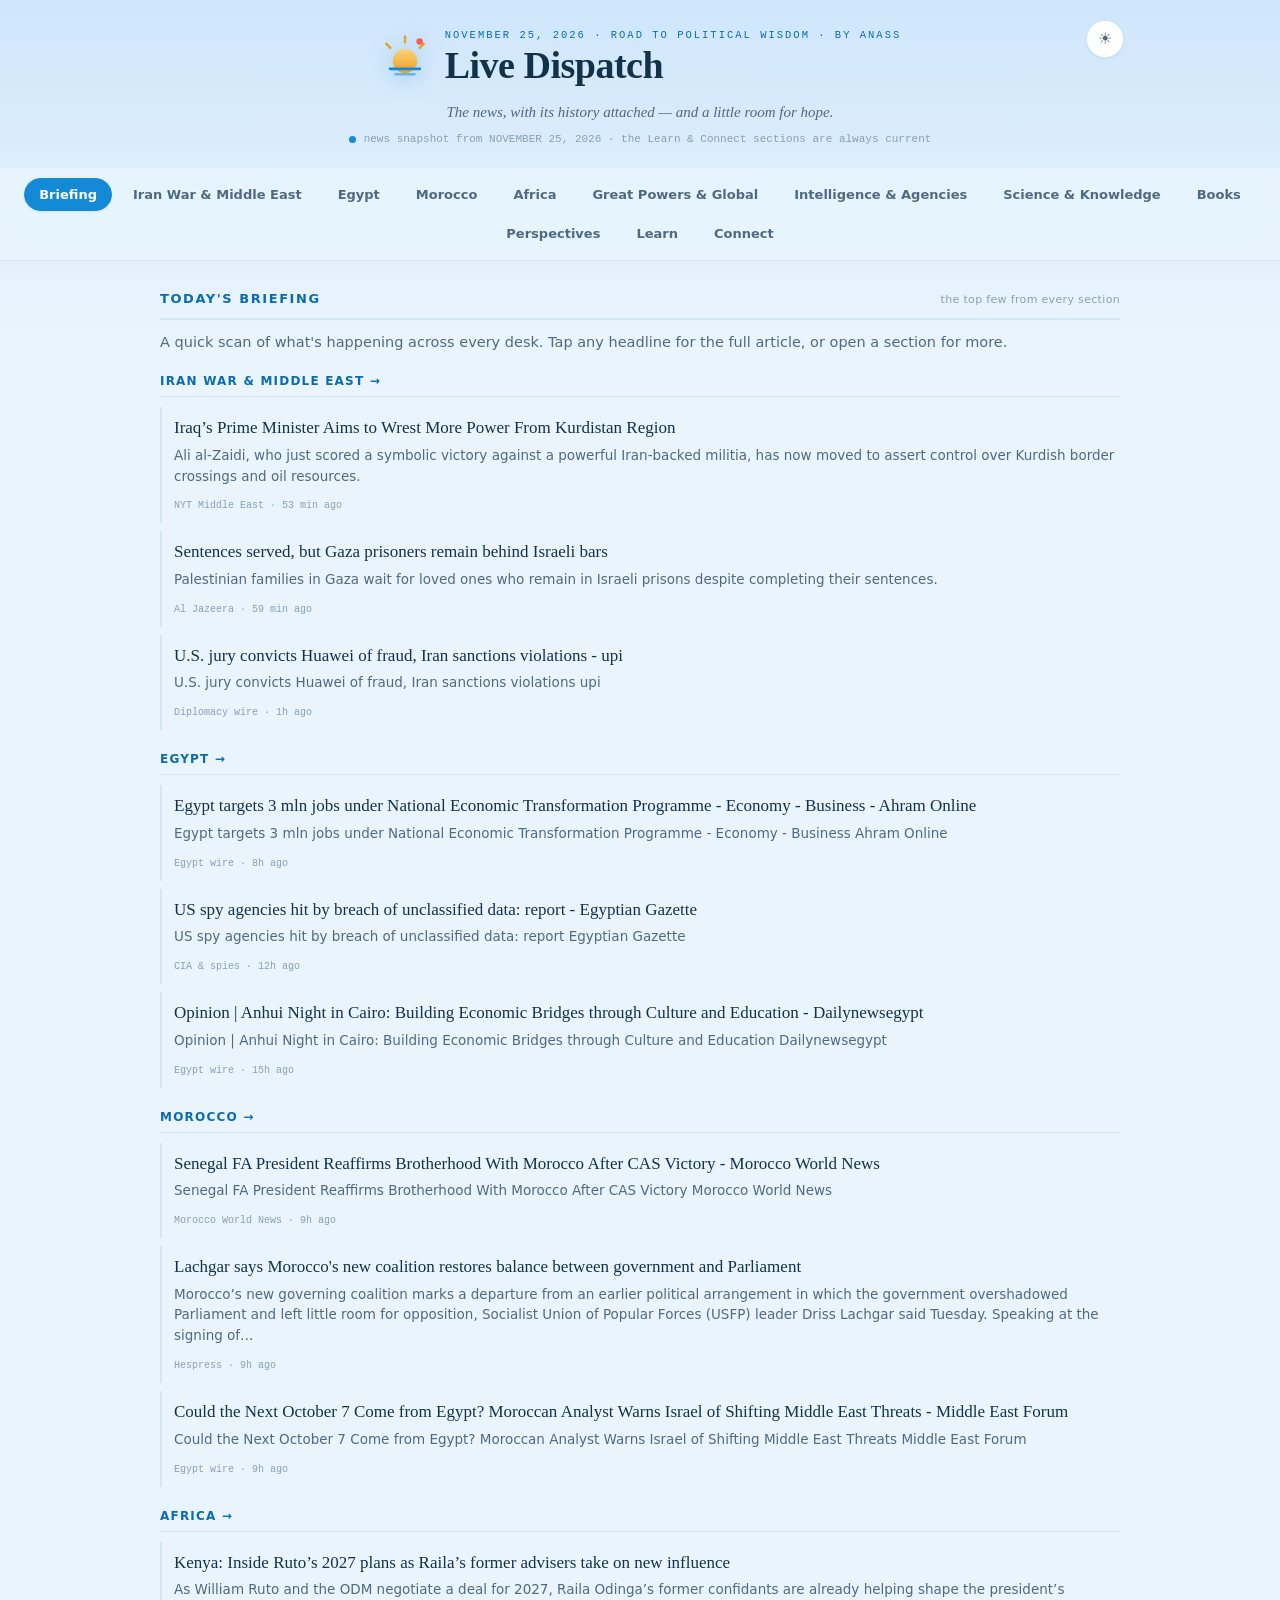
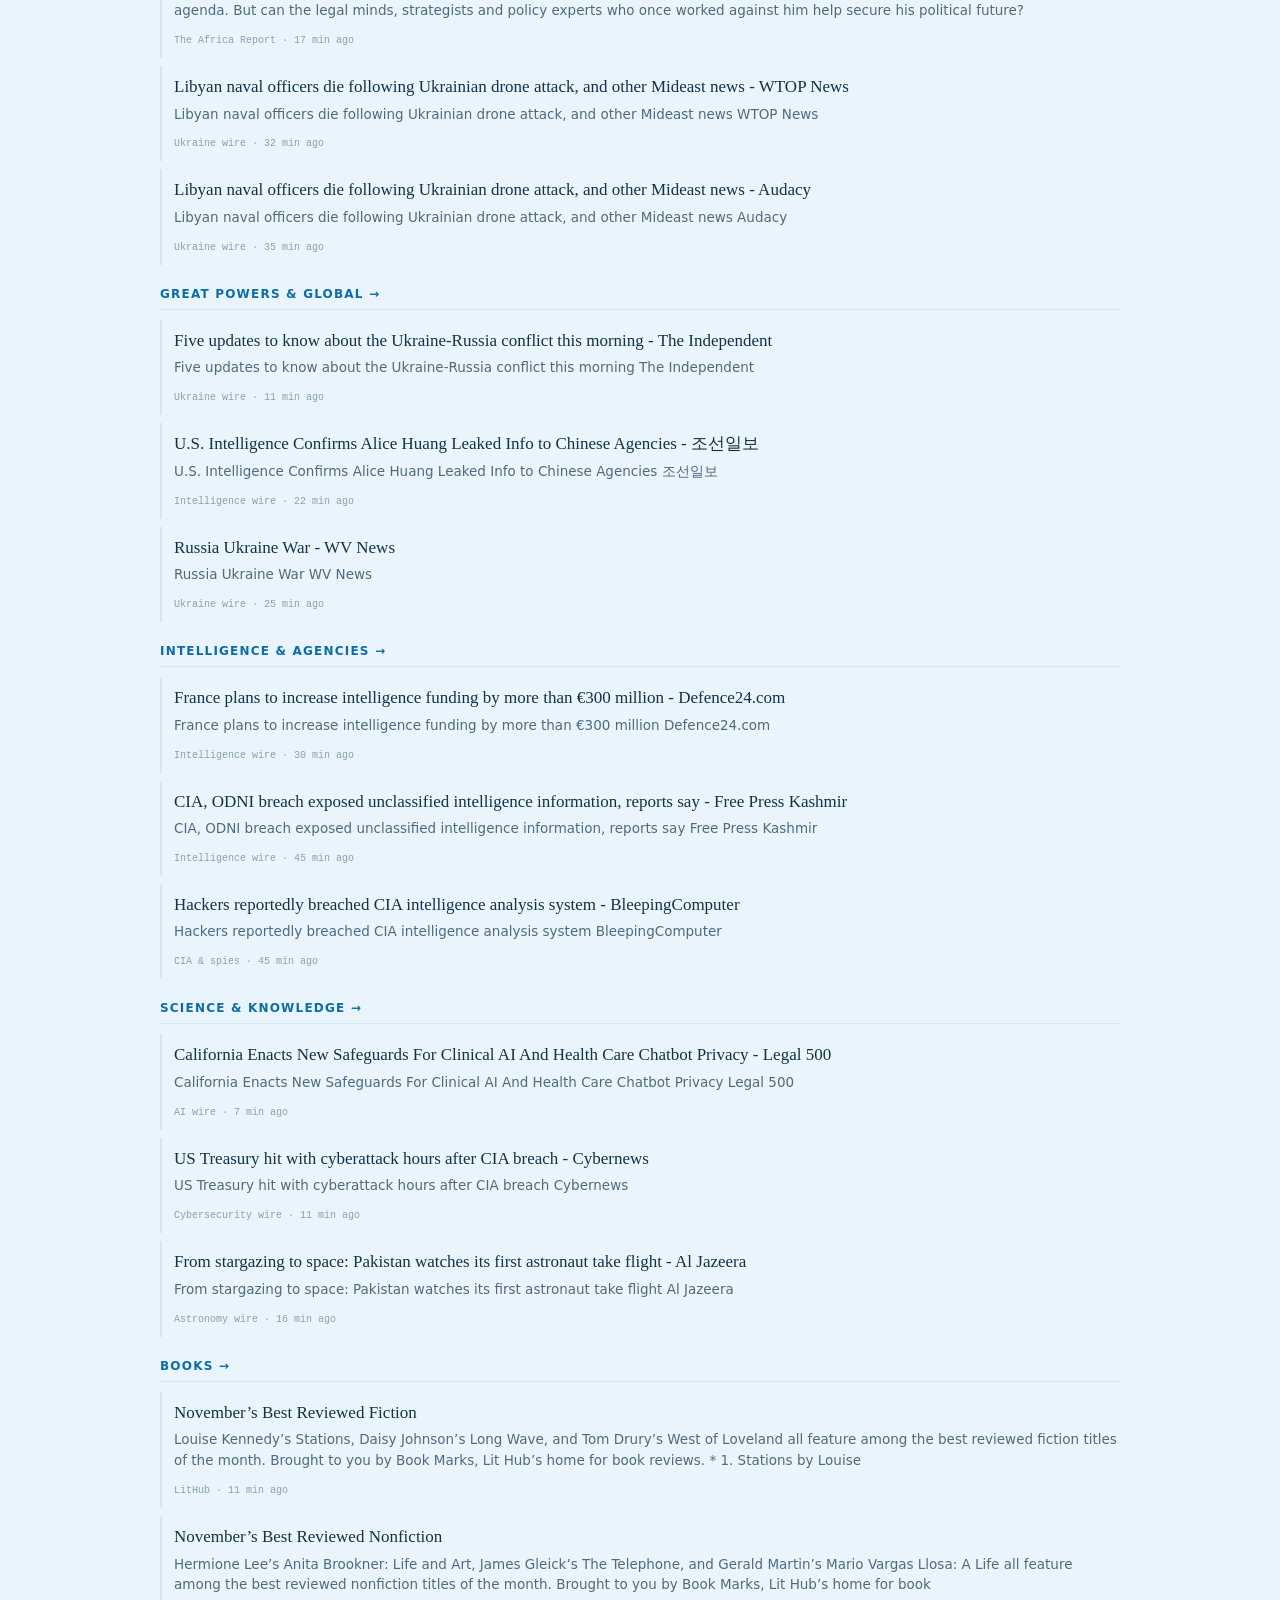
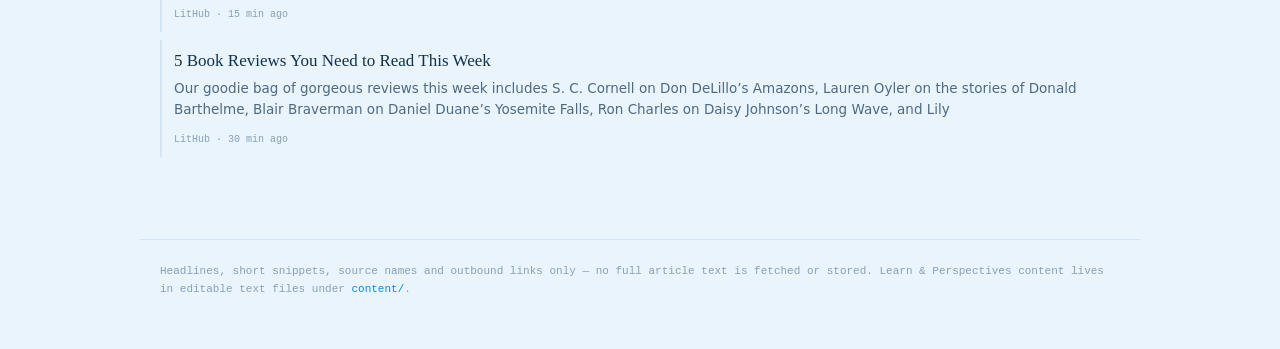
==== docs/index.html @ 0ab3bf26 "Auto refresh news 2026-11-25 08:30 UTC" ====
<!DOCTYPE html>
<html lang="en">
<head>
<meta charset="UTF-8">
<meta name="viewport" content="width=device-width, initial-scale=1, viewport-fit=cover">
<title>Live Dispatch</title>
<link rel="icon" type="image/svg+xml" href="[data-uri]">
<link rel="apple-touch-icon" href="[data-uri]">
<meta name="apple-mobile-web-app-capable" content="yes">
<meta name="apple-mobile-web-app-title" content="Dispatch">
<meta name="apple-mobile-web-app-status-bar-style" content="default">
<meta name="theme-color" content="#cfe6fb" media="(prefers-color-scheme: light)">
<meta name="theme-color" content="#101a20" media="(prefers-color-scheme: dark)">
<style>
/* ============================================================
   Live Dispatch — optimistic broadsheet theme
   Light by default; dark via [data-theme="dark"]. Mac + iPhone tuned.
   ============================================================ */

:root{
  /* Light (default) — bright summer sky, sunshine amber */
  --bg:        #eaf4fd;
  --bg-grad-a: #cfe6fb;   /* clear blue sky up top */
  --bg-grad-b: #eaf4fd;
  --card:      #ffffff;
  --card-soft: #f1f8fe;
  --ink:       #123249;
  --ink-soft:  #4f6a80;
  --ink-faint: #86a0b5;
  --line:      #d3e6f4;
  --brand:     #1489d6;   /* sky blue */
  --brand-2:   #0b6cad;
  --amber:     #e6a026;   /* sunshine / science */
  --amber-soft:#fbf0d5;
  --rose:      #e37a5c;   /* warm coral (perspectives) */
  --rose-soft: #fbe6dd;
  --hope:      #12a066;   /* glimmer */
  --hope-soft: #dcf5e9;
  --science-bg:#e4f1fc;
  --shadow:    0 1px 2px rgba(18,60,100,.06), 0 12px 30px rgba(20,110,180,.10);
  --shadow-sm: 0 1px 2px rgba(18,60,100,.08);
  --radius:    16px;
  --serif: ui-serif, "New York", Georgia, "Iowan Old Style", "Times New Roman", serif;
  --sans:  -apple-system, BlinkMacSystemFont, "SF Pro Text", "Inter", system-ui, sans-serif;
  --mono:  ui-monospace, "SF Mono", "SFMono-Regular", "Menlo", monospace;
}

:root[data-theme="dark"]{
  --bg:        #0f1a20;
  --bg-grad-a: #10202a;
  --bg-grad-b: #0d181d;
  --card:      #16242c;
  --card-soft: #13212a;
  --ink:       #e9eff1;
  --ink-soft:  #9fb0b7;
  --ink-faint: #6f828a;
  --line:      #26363f;
  --brand:     #3aa9ee;
  --brand-2:   #5cbcf5;
  --amber:     #e2ab48;
  --amber-soft:#22303a;
  --rose:      #e28a5f;
  --rose-soft: #2a2620;
  --hope:      #4fd08a;
  --hope-soft: #16281f;
  --science-bg:#0e2733;
  --shadow:    0 1px 2px rgba(0,0,0,.3), 0 12px 34px rgba(0,0,0,.35);
  --shadow-sm: 0 1px 2px rgba(0,0,0,.35);
}

*{ box-sizing:border-box; }
html{ -webkit-text-size-adjust:100%; }
body{
  margin:0;
  font-family:var(--sans);
  color:var(--ink);
  background-color:var(--bg);
  background-image:linear-gradient(180deg, var(--bg-grad-a), var(--bg-grad-b) 340px, var(--bg) 340px);
  background-repeat:no-repeat;
  -webkit-font-smoothing:antialiased;
  text-rendering:optimizeLegibility;
  line-height:1.5;
}
a{ color:inherit; }

/* ---------- Habiba birthday banner ---------- */
.habiba-banner{
  display:block; text-align:center; text-decoration:none;
  font-family:var(--sans); font-size:14px; letter-spacing:.02em; color:#fff;
  padding:11px 16px; background:linear-gradient(90deg,#e0567f,#d9a441,#e0567f);
  background-size:200% 100%; animation:habibaShimmer 6s linear infinite;
}
.habiba-banner b{ font-weight:700; }
.habiba-banner:hover{ filter:brightness(1.05); }
@keyframes habibaShimmer{ 0%{background-position:0 0;} 100%{background-position:200% 0;} }

/* ---------- Masthead ---------- */
.masthead{
  position:relative;
  text-align:center;
  padding:calc(28px + env(safe-area-inset-top)) 20px 20px;
  max-width:1000px; margin:0 auto;
}
.brand{ display:inline-flex; align-items:center; gap:14px; }
.brand-mark{ width:52px; height:52px; flex:none; filter:drop-shadow(0 4px 10px rgba(20,137,214,.28)); }
.brand-text{ text-align:left; }
.kicker{
  font-family:var(--mono); font-size:10.5px; letter-spacing:2px;
  text-transform:uppercase; color:var(--brand-2);
}
:root[data-theme="dark"] .kicker{ color:var(--brand); }
.masthead h1{
  font-family:var(--serif); font-weight:600; letter-spacing:-.5px;
  font-size:38px; margin:2px 0 0; line-height:1;
}
.tagline{
  font-family:var(--serif); font-style:italic; color:var(--ink-soft);
  font-size:15px; margin:12px 0 4px;
}
.status{
  font-family:var(--mono); font-size:11px; color:var(--ink-faint);
  margin-top:8px; display:flex; align-items:center; justify-content:center;
  gap:8px; flex-wrap:wrap;
}
.dot{
  width:7px; height:7px; border-radius:50%; background:var(--brand);
  box-shadow:0 0 0 0 rgba(20,137,214,.5); animation:pulse 2.4s infinite;
}
@keyframes pulse{
  0%{ box-shadow:0 0 0 0 rgba(20,137,214,.45); }
  70%{ box-shadow:0 0 0 7px rgba(20,137,214,0); }
  100%{ box-shadow:0 0 0 0 rgba(20,137,214,0); }
}
.refresh-btn{
  font-family:var(--mono); font-size:11px; color:var(--ink-soft);
  background:var(--card); border:1px solid var(--line); border-radius:999px;
  padding:4px 12px; cursor:pointer; transition:.15s;
}
.refresh-btn:hover{ color:var(--brand); border-color:var(--brand); }

.theme-toggle{
  position:absolute; top:calc(20px + env(safe-area-inset-top)); right:16px;
  width:38px; height:38px; border-radius:50%; cursor:pointer;
  background:var(--card); border:1px solid var(--line); box-shadow:var(--shadow-sm);
  font-size:16px; line-height:1; color:var(--ink-soft); transition:.15s;
}
.theme-toggle:hover{ color:var(--amber); border-color:var(--amber); }
.theme-toggle .t-moon{ display:none; }
:root[data-theme="dark"] .theme-toggle .t-sun{ display:none; }
:root[data-theme="dark"] .theme-toggle .t-moon{ display:inline; }

/* ---------- Search ---------- */
.search-bar{ margin-top:16px; display:flex; justify-content:center; }
.search-bar input{
  font-family:var(--sans); font-size:14px; color:var(--ink);
  background:var(--card); border:1px solid var(--line);
  border-radius:999px 0 0 999px; padding:9px 16px; width:min(340px,66vw);
  outline:none; box-shadow:var(--shadow-sm); transition:.15s;
}
.search-bar input::placeholder{ color:var(--ink-faint); }
.search-bar input:focus{ border-color:var(--brand); }
.search-bar button{
  font-family:var(--mono); font-size:12px; letter-spacing:.5px; text-transform:uppercase;
  color:#fff; background:var(--brand); border:1px solid var(--brand);
  border-radius:0 999px 999px 0; padding:9px 16px; cursor:pointer; transition:.15s;
}
.search-bar button:hover{ background:var(--brand-2); }
.back-link{ color:var(--brand); text-decoration:none; font-family:var(--mono); font-size:12px; }
.back-link:hover{ text-decoration:underline; }

/* ---------- Nav ---------- */
nav{
  position:sticky; top:0; z-index:20;
  display:flex; gap:6px; padding:10px 16px;
  justify-content:center; flex-wrap:wrap;
  background:color-mix(in srgb, var(--bg) 82%, transparent);
  backdrop-filter:saturate(180%) blur(12px);
  -webkit-backdrop-filter:saturate(180%) blur(12px);
  border-bottom:1px solid var(--line);
}
nav button{
  font-family:var(--sans); font-size:13px; font-weight:550;
  color:var(--ink-soft); background:transparent; border:1px solid transparent;
  padding:8px 14px; border-radius:999px; cursor:pointer; white-space:nowrap;
  transition:.15s; -webkit-tap-highlight-color:transparent;
}
nav button:hover{ color:var(--ink); background:var(--card-soft); }
nav button.active{ color:#fff; background:var(--brand); border-color:var(--brand); box-shadow:var(--shadow-sm); }

/* ---------- Main / panels ---------- */
main{ max-width:1000px; margin:0 auto; padding:28px 20px calc(60px + env(safe-area-inset-bottom)); }
.panel{ display:none; animation:fade .25s ease; }
.panel.active{ display:block; }
@keyframes fade{ from{ opacity:0; transform:translateY(6px); } to{ opacity:1; transform:none; } }

.section-head{
  font-family:var(--sans); font-size:13px; font-weight:700; letter-spacing:.12em;
  text-transform:uppercase; color:var(--brand-2);
  display:flex; align-items:baseline; justify-content:space-between; gap:12px;
  padding-bottom:10px; margin:0 0 18px; border-bottom:2px solid var(--line);
}
:root[data-theme="dark"] .section-head{ color:var(--brand); }
.section-head .tag{ font-size:11px; font-weight:500; color:var(--ink-faint); letter-spacing:.03em; text-transform:none; text-align:right; }

/* ---------- Story cards ---------- */
.story{
  position:relative;
  background:var(--card); border:1px solid var(--line); border-radius:var(--radius);
  padding:18px 20px; margin-bottom:14px; box-shadow:var(--shadow-sm);
  transition:transform .15s, box-shadow .15s, border-color .15s;
}
.story:hover{ transform:translateY(-2px); box-shadow:var(--shadow); border-color:color-mix(in srgb,var(--brand) 30%, var(--line)); }
.story h3{ font-family:var(--serif); font-weight:600; font-size:20px; line-height:1.28; margin:0 0 7px; letter-spacing:-.2px; }
.story h3 a{ text-decoration:none; }
.story h3 a:hover{ color:var(--brand-2); }
.story p{ color:var(--ink-soft); font-size:14.5px; line-height:1.6; margin:0 0 10px; }
.story .src{ font-family:var(--mono); font-size:10.5px; letter-spacing:.03em; color:var(--ink-faint); }

/* glimmer (hope) marker */
.story.hopeful{ border-left:3px solid var(--hope); }
.glimmer{
  display:inline-block; float:right; margin-left:10px;
  font-family:var(--mono); font-size:10px; letter-spacing:.05em;
  color:var(--hope); background:var(--hope-soft);
  border:1px solid color-mix(in srgb,var(--hope) 35%, transparent);
  padding:2px 8px; border-radius:999px;
}
.empty{ color:var(--ink-faint); font-style:italic; }

/* ---------- Briefing (the digest) ---------- */
.briefing-intro{ color:var(--ink-soft); font-size:14.5px; margin:-6px 0 20px; }
.brief-block{ margin-bottom:22px; }
.brief-head{
  font-family:var(--sans); font-size:12px; font-weight:700; letter-spacing:.1em;
  text-transform:uppercase; color:var(--brand-2); background:none; border:none;
  padding:0 0 8px; cursor:pointer; display:block; width:100%; text-align:left;
  border-bottom:1px solid var(--line); margin-bottom:10px;
}
:root[data-theme="dark"] .brief-head{ color:var(--brand); }
.brief-head:hover{ color:var(--brand); }
.brief-item{ padding:8px 0 8px 12px; border-left:2px solid var(--line); margin-bottom:8px; }
.brief-item a{ font-family:var(--serif); font-size:17px; text-decoration:none; }
.brief-item a:hover{ color:var(--brand-2); text-decoration:underline; }
.brief-item p{ color:var(--ink-soft); font-size:13.5px; line-height:1.55; margin:4px 0 5px; }
.brief-item .src{ font-family:var(--mono); font-size:10px; color:var(--ink-faint); }

/* ---------- Science topic "places" ---------- */
.sci-topic{ margin-bottom:30px; }
.sci-head{
  font-family:var(--sans); font-size:12.5px; font-weight:700; letter-spacing:.1em;
  text-transform:uppercase; color:var(--amber); margin:0 0 14px;
  padding-bottom:8px; border-bottom:2px solid color-mix(in srgb,var(--amber) 30%, var(--line));
}

/* ---------- Science section: warm, distinct ---------- */
.region-science{
  background:var(--science-bg); border-radius:var(--radius);
  margin:0 -12px; padding:22px 20px 8px;
}
.region-science .section-head{ color:var(--amber); border-color:color-mix(in srgb,var(--amber) 35%, var(--line)); }
.region-science .story{ background:var(--card); }
.region-science .story:hover{ border-color:color-mix(in srgb,var(--amber) 40%, var(--line)); }
.region-science .story h3 a:hover{ color:var(--amber); }

/* ---------- Perspectives ---------- */
.top-story{
  background:var(--card); border:1px solid var(--line);
  border-top:3px solid var(--rose); border-radius:var(--radius);
  padding:20px 22px; margin-bottom:26px; box-shadow:var(--shadow-sm);
}
.top-story-label{
  font-family:var(--sans); font-size:12px; font-weight:700; letter-spacing:.1em;
  text-transform:uppercase; color:var(--rose); margin-bottom:14px;
  padding-bottom:10px; border-bottom:1px solid var(--line);
}
.top-story-label strong{ color:var(--ink); }
.ts-item{ margin-bottom:13px; padding-left:12px; border-left:2px solid color-mix(in srgb,var(--rose) 50%, transparent); }
.ts-outlet{ display:block; font-family:var(--mono); font-size:10px; letter-spacing:.03em; color:var(--rose); margin-bottom:2px; }
.ts-item a{ font-family:var(--serif); font-size:16.5px; text-decoration:none; }
.ts-item a:hover{ color:var(--rose); text-decoration:underline; }
.ts-ago{ font-family:var(--mono); font-size:10px; color:var(--ink-faint); margin-left:6px; }
.ts-hint{ font-size:12.5px; color:var(--ink-soft); margin-top:14px; padding-top:12px; border-top:1px dashed var(--line); line-height:1.55; }

/* ---------- Learn / cards / prose ---------- */
.learn-nav{ display:flex; gap:8px; flex-wrap:wrap; margin-bottom:20px; }
.learn-btn{
  font-family:var(--sans); font-size:12px; font-weight:600; letter-spacing:.02em;
  color:var(--ink-soft); background:var(--card); border:1px solid var(--line);
  padding:8px 15px; border-radius:999px; cursor:pointer; transition:.15s;
}
.learn-btn:hover{ color:var(--ink); }
.learn-btn.active{ color:#fff; background:var(--brand); border-color:var(--brand); }
.subpanel{ display:none; }
.subpanel.active{ display:block; }

.card{
  background:var(--card); border:1px solid var(--line); border-radius:var(--radius);
  padding:24px 26px; margin-bottom:16px; box-shadow:var(--shadow-sm);
}
.prose{ color:var(--ink-soft); }
.prose h1{ font-family:var(--serif); font-weight:600; font-size:23px; color:var(--ink); margin:0 0 14px; letter-spacing:-.3px; }
.prose h2{ font-family:var(--serif); font-weight:600; font-size:18px; color:var(--ink); margin:22px 0 8px; }
.prose h3{ font-family:var(--sans); font-weight:700; font-size:14px; letter-spacing:.04em; text-transform:uppercase; color:var(--brand-2); margin:18px 0 6px; }
:root[data-theme="dark"] .prose h3{ color:var(--brand); }
.prose p{ font-size:15px; line-height:1.72; margin:0 0 12px; }
.prose ul,.prose ol{ font-size:15px; line-height:1.72; padding-left:22px; }
.prose li{ margin-bottom:5px; }
.prose strong{ color:var(--ink); }
.prose a{ color:var(--brand); text-decoration:underline; text-underline-offset:2px; }
.prose em{ font-style:italic; }
.perspectives-body h2{ color:var(--rose); }

/* Timeline styling: bold year markers as a rail */
.timeline p{ position:relative; padding-left:2px; }
.timeline strong:first-child{ color:var(--amber); font-family:var(--mono); font-size:13px; }
.glossary h2{ border-bottom:1px solid var(--line); padding-bottom:6px; }

/* ---------- Connect (horizontal layer) ---------- */
.conn-nav{ display:flex; gap:8px; flex-wrap:wrap; margin-bottom:20px; }
.conn-btn{
  font-family:var(--sans); font-size:12px; font-weight:600;
  color:var(--ink-soft); background:var(--card); border:1px solid var(--line);
  padding:8px 15px; border-radius:999px; cursor:pointer; transition:.15s;
}
.conn-btn:hover{ color:var(--ink); }
.conn-btn.active{ color:#fff; background:var(--brand); border-color:var(--brand); }
.connpanel{ display:none; }
.connpanel.active{ display:block; }

/* ---------- Situation map (the ops-room globe) ---------- */
.sitmap-wrap{
  background:#060e15; border:1px solid #17323f; border-radius:var(--radius);
  padding:14px 14px 12px; margin-bottom:18px; overflow:hidden;
  box-shadow:0 0 0 1px rgba(58,208,255,.05), 0 14px 40px rgba(0,0,0,.35);
}
.sitmap-head{ display:flex; justify-content:space-between; align-items:center; gap:10px; margin-bottom:8px; flex-wrap:wrap; }
.sitmap-title{ font-family:var(--mono); font-size:12px; letter-spacing:2px; color:#5fd6ff; }
.sitmap-live{ font-family:var(--mono); font-size:10px; letter-spacing:1px; color:#6f93a3; display:flex; align-items:center; gap:6px; }
.lv-dot{ width:7px; height:7px; border-radius:50%; background:#3ad0ff; box-shadow:0 0 8px #3ad0ff; animation:blink 1.6s infinite; }
@keyframes blink{ 0%,100%{opacity:1} 50%{opacity:.25} }
.sitmap-body{ display:flex; gap:14px; align-items:stretch; }
.sitmap-globe{ flex:0 0 auto; width:min(58%,420px); }
#sitmap{ width:100%; height:auto; display:block; cursor:grab; touch-action:none; }
#sitmap.grabbing{ cursor:grabbing; }
.sitmap-info{
  flex:1 1 auto; min-width:0; background:#0a1922; border:1px solid #16323f;
  border-radius:12px; padding:14px 16px; align-self:stretch; overflow-y:auto; max-height:440px;
}
.si-kicker{ font-family:var(--mono); font-size:10px; letter-spacing:1.5px; text-transform:uppercase; color:#5fd6ff; margin-bottom:8px; }
.si-title{ font-family:var(--serif); font-size:19px; color:#eaf6fb; margin:0 0 4px; }
.si-role{ font-size:13px; color:#a9c6d2; line-height:1.55; margin-bottom:12px; }
.si-body{ font-size:13px; color:#9fbdca; line-height:1.6; }
.si-link{ padding:9px 0; border-top:1px solid #16323f; }
.si-link-head{ font-family:var(--mono); font-size:11px; color:#cfe9f2; display:flex; align-items:center; gap:7px; margin-bottom:3px; }
.si-link-head i{ width:16px; height:3px; border-radius:2px; display:inline-block; flex:none; }
.si-why{ font-size:12.5px; color:#8fb0bd; line-height:1.5; }
.sitmap-legend{ display:flex; flex-wrap:wrap; gap:14px; margin-top:12px; padding-top:11px; border-top:1px solid #14303c; }
.sitmap-legend .lg{ font-family:var(--mono); font-size:10.5px; color:#8fb0bd; display:flex; align-items:center; gap:6px; cursor:pointer; }
.sitmap-legend .lg i{ width:14px; height:3px; border-radius:2px; display:inline-block; }
.sitmap-legend .lg:hover{ color:#cfe9f2; }
.sitmap-legend .lg.on{ color:#eaf6fb; }
/* SVG element states (set from JS) */
#sitmap .edge{ fill:none; stroke-linecap:round; opacity:.6; }
#sitmap .edge.dim{ opacity:.05; }
#sitmap .edge.hot{ opacity:1; }
#sitmap .dot{ pointer-events:none; }
#sitmap .node{ cursor:pointer; }
#sitmap .node.dim{ opacity:.2; }
#sitmap .nlabel{ font-family:var(--mono); font-size:8px; fill:#bfe4f0; pointer-events:none; paint-order:stroke; stroke:#04141d; stroke-width:2px; }
#sitmap .nlabel.hub{ fill:#ffffff; font-size:9px; }
@media (max-width:640px){
  .sitmap-body{ flex-direction:column; }
  .sitmap-globe{ width:100%; max-width:360px; margin:0 auto; }
  .sitmap-info{ max-height:none; }
}

/* the "board" — great-power hubs */
.board{ display:grid; grid-template-columns:repeat(2,1fr); gap:14px; margin:4px 0 18px; }
.hub{
  background:var(--card); border:1px solid var(--line); border-radius:var(--radius);
  border-top:3px solid var(--brand); padding:16px 18px; box-shadow:var(--shadow-sm);
}
.hub.h-iran{ border-top-color:var(--rose); }
.hub.h-russia{ border-top-color:#8b6fc7; }
.hub.h-us{ border-top-color:var(--brand); }
.hub.h-china{ border-top-color:var(--amber); }
.hub-name{ font-family:var(--serif); font-weight:600; font-size:20px; }
.hub-role{ font-size:12.5px; color:var(--ink-soft); margin:2px 0 12px; }
.chips{ display:flex; flex-wrap:wrap; gap:6px; }
.chip{
  font-family:var(--mono); font-size:11px; color:var(--ink);
  background:var(--card-soft); border:1px solid var(--line);
  padding:4px 9px; border-radius:999px;
}
.board-note{
  background:var(--hope-soft); border:1px solid color-mix(in srgb,var(--brand) 25%, var(--line));
  border-radius:var(--radius); padding:16px 18px; font-size:14px;
  color:var(--ink-soft); line-height:1.6;
}
.board-note strong{ color:var(--ink); }
.board-note em{ color:var(--brand); font-style:normal; font-weight:600; }
.thread h1{ color:var(--amber); }
.actor h1{ color:var(--rose); }
.xlink{
  font-family:var(--mono); font-size:12px; color:var(--brand);
  background:var(--card-soft); border:1px solid var(--line);
  padding:1px 7px; border-radius:999px; white-space:nowrap;
}

/* ---------- Footer ---------- */
.footer-note{
  max-width:1000px; margin:0 auto;
  padding:22px 20px calc(50px + env(safe-area-inset-bottom));
  font-family:var(--mono); font-size:11px; color:var(--ink-faint);
  line-height:1.7; border-top:1px solid var(--line);
}
.footer-note code{ color:var(--brand); }

/* ---------- Responsive: iPhone ---------- */
@media (max-width:600px){
  .brand{ flex-direction:column; gap:8px; }
  .brand-text{ text-align:center; }
  .masthead h1{ font-size:30px; }
  .brand-mark{ width:46px; height:46px; }
  .kicker{ font-size:10px; letter-spacing:1.5px; }
  .tagline{ font-size:13.5px; margin:10px auto 4px; max-width:34ch; }
  .status{ font-size:10.5px; }
  nav{ justify-content:flex-start; flex-wrap:nowrap; overflow-x:auto; scrollbar-width:none; padding:8px 12px; gap:5px; }
  nav::-webkit-scrollbar{ display:none; }
  main{ padding:22px 14px calc(60px + env(safe-area-inset-bottom)); }
  .story{ padding:16px 16px; }
  .story h3{ font-size:18px; }
  .card{ padding:20px 18px; }
  .section-head{ flex-direction:column; align-items:flex-start; gap:3px; }
  .section-head .tag{ text-align:left; }
  .region-science{ margin:0 -6px; }
  .theme-toggle{ top:calc(14px + env(safe-area-inset-top)); }
  .board{ grid-template-columns:1fr; }
}

/* Respect reduced motion */
@media (prefers-reduced-motion:reduce){
  *{ animation:none !important; transition:none !important; }
}

</style>
<script>
  // apply saved theme before first paint to avoid a flash
  (function(){ var t = localStorage.getItem('theme');
    if (t) document.documentElement.setAttribute('data-theme', t); })();
</script>
</head>
<body>



<header class="masthead">
  <button class="theme-toggle" id="themeToggle" aria-label="Toggle light or dark">
    <span class="t-sun">☀</span><span class="t-moon">☾</span>
  </button>
  <div class="brand">
    <svg class="brand-mark" viewBox="0 0 64 64" aria-hidden="true">
      <circle cx="32" cy="38" r="15" fill="url(#g1)"/>
      <g stroke="var(--amber)" stroke-width="3" stroke-linecap="round">
        <line x1="32" y1="15" x2="32" y2="8"/>
        <line x1="14" y1="22" x2="9" y2="17"/>
        <line x1="50" y1="22" x2="55" y2="17"/>
      </g>
      <rect x="12" y="46" width="40" height="3.4" rx="1.7" fill="var(--brand)"/>
      <rect x="19" y="53" width="26" height="3" rx="1.5" fill="var(--brand)" opacity="0.5"/>
      <circle cx="50" cy="14" r="4" fill="#ff5a5a"/>
      <defs><linearGradient id="g1" x1="0" y1="0" x2="0" y2="1">
        <stop offset="0" stop-color="#ffd27a"/><stop offset="1" stop-color="var(--amber)"/>
      </linearGradient></defs>
    </svg>
    <div class="brand-text">
      <div class="kicker">NOVEMBER 25, 2026 · Road to political wisdom · by Anass</div>
      <h1>Live Dispatch</h1>
    </div>
  </div>
  <p class="tagline">The news, with its history attached — and a little room for hope.</p>
  <div class="status">
    <span class="dot"></span>
    
      news snapshot from NOVEMBER 25, 2026 · the Learn &amp; Connect sections are always current
    
  </div>
  
</header>

<nav id="tabnav">
  <button data-tab="briefing" class="active">Briefing</button>
  
  <button data-tab="mideast">Iran War &amp; Middle East</button>
  
  <button data-tab="egypt">Egypt</button>
  
  <button data-tab="morocco">Morocco</button>
  
  <button data-tab="africa">Africa</button>
  
  <button data-tab="global">Great Powers &amp; Global</button>
  
  <button data-tab="intel">Intelligence &amp; Agencies</button>
  
  <button data-tab="science">Science &amp; Knowledge</button>
  
  <button data-tab="books">Books</button>
  
  <button data-tab="perspectives">Perspectives</button>
  <button data-tab="learn">Learn</button>
  <button data-tab="connect">Connect</button>
</nav>

<main>

  
  <section id="briefing" class="panel active">
    <h2 class="section-head">Today's briefing <span class="tag">the top few from every section</span></h2>
    <p class="briefing-intro">A quick scan of what's happening across every desk. Tap any headline for the full article, or open a section for more.</p>
    
    <div class="brief-block">
      <button class="brief-head" data-jump="mideast">Iran War &amp; Middle East →</button>
      
      <div class="brief-item">
        <a href="https://www.nytimes.com/2026/11/24/world/middleeast/iraq-prime-minister-kurdistan-control.html" target="_blank" rel="noopener noreferrer">Iraq’s Prime Minister Aims to Wrest More Power From Kurdistan Region</a>
        <p>Ali al-Zaidi, who just scored a symbolic victory against a powerful Iran-backed militia, has now moved to assert control over Kurdish border crossings and oil resources.</p>
        <span class="src">NYT Middle East · 53 min ago</span>
      </div>
      
      <div class="brief-item">
        <a href="https://www.aljazeera.com/news/2026/11/25/sentences-served-but-gaza-prisoners-remain-behind-israeli-bars?traffic_source=rss" target="_blank" rel="noopener noreferrer">Sentences served, but Gaza prisoners remain behind Israeli bars</a>
        <p>Palestinian families in Gaza wait for loved ones who remain in Israeli prisons despite completing their sentences.</p>
        <span class="src">Al Jazeera · 59 min ago</span>
      </div>
      
      <div class="brief-item">
        <a href="https://news.google.com/rss/articles/[base64]?oc=5" target="_blank" rel="noopener noreferrer">U.S. jury convicts Huawei of fraud, Iran sanctions violations - upi</a>
        <p>U.S. jury convicts Huawei of fraud, Iran sanctions violations upi</p>
        <span class="src">Diplomacy wire · 1h ago</span>
      </div>
      
    </div>
    
    <div class="brief-block">
      <button class="brief-head" data-jump="egypt">Egypt →</button>
      
      <div class="brief-item">
        <a href="https://news.google.com/rss/articles/[base64]?oc=5" target="_blank" rel="noopener noreferrer">Egypt targets 3 mln jobs under National Economic Transformation Programme - Economy - Business - Ahram Online</a>
        <p>Egypt targets 3 mln jobs under National Economic Transformation Programme - Economy - Business Ahram Online</p>
        <span class="src">Egypt wire · 8h ago</span>
      </div>
      
      <div class="brief-item">
        <a href="https://news.google.com/rss/articles/[base64]?oc=5" target="_blank" rel="noopener noreferrer">US spy agencies hit by breach of unclassified data: report - Egyptian Gazette</a>
        <p>US spy agencies hit by breach of unclassified data: report Egyptian Gazette</p>
        <span class="src">CIA &amp; spies · 12h ago</span>
      </div>
      
      <div class="brief-item">
        <a href="https://news.google.com/rss/articles/[base64]?oc=5" target="_blank" rel="noopener noreferrer">Opinion | Anhui Night in Cairo: Building Economic Bridges through Culture and Education - Dailynewsegypt</a>
        <p>Opinion | Anhui Night in Cairo: Building Economic Bridges through Culture and Education Dailynewsegypt</p>
        <span class="src">Egypt wire · 15h ago</span>
      </div>
      
    </div>
    
    <div class="brief-block">
      <button class="brief-head" data-jump="morocco">Morocco →</button>
      
      <div class="brief-item">
        <a href="https://news.google.com/rss/articles/[base64]?oc=5" target="_blank" rel="noopener noreferrer">Senegal FA President Reaffirms Brotherhood With Morocco After CAS Victory - Morocco World News</a>
        <p>Senegal FA President Reaffirms Brotherhood With Morocco After CAS Victory Morocco World News</p>
        <span class="src">Morocco World News · 9h ago</span>
      </div>
      
      <div class="brief-item">
        <a href="https://en.hespress.com/149845-lachgar-says-moroccos-new-coalition-restores-balance-between-government-and-parliament.html" target="_blank" rel="noopener noreferrer">Lachgar says Morocco&#39;s new coalition restores balance between government and Parliament</a>
        <p>Morocco’s new governing coalition marks a departure from an earlier political arrangement in which the government overshadowed Parliament and left little room for opposition, Socialist Union of Popular Forces (USFP) leader Driss Lachgar said Tuesday. Speaking at the signing of…</p>
        <span class="src">Hespress · 9h ago</span>
      </div>
      
      <div class="brief-item">
        <a href="https://news.google.com/rss/articles/[base64]?oc=5" target="_blank" rel="noopener noreferrer">Could the Next October 7 Come from Egypt? Moroccan Analyst Warns Israel of Shifting Middle East Threats - Middle East Forum</a>
        <p>Could the Next October 7 Come from Egypt? Moroccan Analyst Warns Israel of Shifting Middle East Threats Middle East Forum</p>
        <span class="src">Egypt wire · 9h ago</span>
      </div>
      
    </div>
    
    <div class="brief-block">
      <button class="brief-head" data-jump="africa">Africa →</button>
      
      <div class="brief-item">
        <a href="https://www.theafricareport.com/437420/kenya-inside-rutos-2027-plans-as-railas-former-advisers-take-on-new-influence/" target="_blank" rel="noopener noreferrer">Kenya: Inside Ruto’s 2027 plans as Raila’s former advisers take on new influence</a>
        <p>As William Ruto and the ODM negotiate a deal for 2027, Raila Odinga’s former confidants are already helping shape the president’s agenda. But can the legal minds, strategists and policy experts who once worked against him help secure his political future?</p>
        <span class="src">The Africa Report · 17 min ago</span>
      </div>
      
      <div class="brief-item">
        <a href="https://news.google.com/rss/articles/[base64]?oc=5" target="_blank" rel="noopener noreferrer">Libyan naval officers die following Ukrainian drone attack, and other Mideast news - WTOP News</a>
        <p>Libyan naval officers die following Ukrainian drone attack, and other Mideast news WTOP News</p>
        <span class="src">Ukraine wire · 32 min ago</span>
      </div>
      
      <div class="brief-item">
        <a href="https://news.google.com/rss/articles/[base64]?oc=5" target="_blank" rel="noopener noreferrer">Libyan naval officers die following Ukrainian drone attack, and other Mideast news - Audacy</a>
        <p>Libyan naval officers die following Ukrainian drone attack, and other Mideast news Audacy</p>
        <span class="src">Ukraine wire · 35 min ago</span>
      </div>
      
    </div>
    
    <div class="brief-block">
      <button class="brief-head" data-jump="global">Great Powers &amp; Global →</button>
      
      <div class="brief-item">
        <a href="https://news.google.com/rss/articles/[base64]?oc=5" target="_blank" rel="noopener noreferrer">Five updates to know about the Ukraine-Russia conflict this morning - The Independent</a>
        <p>Five updates to know about the Ukraine-Russia conflict this morning The Independent</p>
        <span class="src">Ukraine wire · 11 min ago</span>
      </div>
      
      <div class="brief-item">
        <a href="https://news.google.com/rss/articles/CBMihAFBVV95cUxOQy1BSk9ZU05HeGdmNm9fbHZFT0E5dHY4Ul9DanRBdDhJMjBqZnRjbzhSeUI0SzVRdDZWckNCakh3V0FaNUJ3djZoODJCZnpIMktNUUpzZHlwZEIxSlpUM1Rmb0hRZ0JlN0lHS1hxU3lPLXppakdfNGFpWU9yMVZoTVI5QV8?oc=5" target="_blank" rel="noopener noreferrer">U.S. Intelligence Confirms Alice Huang Leaked Info to Chinese Agencies - 조선일보</a>
        <p>U.S. Intelligence Confirms Alice Huang Leaked Info to Chinese Agencies 조선일보</p>
        <span class="src">Intelligence wire · 22 min ago</span>
      </div>
      
      <div class="brief-item">
        <a href="https://news.google.com/rss/articles/[base64]?oc=5" target="_blank" rel="noopener noreferrer">Russia Ukraine War - WV News</a>
        <p>Russia Ukraine War WV News</p>
        <span class="src">Ukraine wire · 25 min ago</span>
      </div>
      
    </div>
    
    <div class="brief-block">
      <button class="brief-head" data-jump="intel">Intelligence &amp; Agencies →</button>
      
      <div class="brief-item">
        <a href="https://news.google.com/rss/articles/[base64]?oc=5" target="_blank" rel="noopener noreferrer">France plans to increase intelligence funding by more than €300 million - Defence24.com</a>
        <p>France plans to increase intelligence funding by more than €300 million Defence24.com</p>
        <span class="src">Intelligence wire · 30 min ago</span>
      </div>
      
      <div class="brief-item">
        <a href="https://news.google.com/rss/articles/[base64]?oc=5" target="_blank" rel="noopener noreferrer">CIA, ODNI breach exposed unclassified intelligence information, reports say - Free Press Kashmir</a>
        <p>CIA, ODNI breach exposed unclassified intelligence information, reports say Free Press Kashmir</p>
        <span class="src">Intelligence wire · 45 min ago</span>
      </div>
      
      <div class="brief-item">
        <a href="https://news.google.com/rss/articles/[base64]?oc=5" target="_blank" rel="noopener noreferrer">Hackers reportedly breached CIA intelligence analysis system - BleepingComputer</a>
        <p>Hackers reportedly breached CIA intelligence analysis system BleepingComputer</p>
        <span class="src">CIA &amp; spies · 45 min ago</span>
      </div>
      
    </div>
    
    <div class="brief-block">
      <button class="brief-head" data-jump="science">Science &amp; Knowledge →</button>
      
      <div class="brief-item">
        <a href="https://news.google.com/rss/articles/[base64]?oc=5" target="_blank" rel="noopener noreferrer">California Enacts New Safeguards For Clinical AI And Health Care Chatbot Privacy - Legal 500</a>
        <p>California Enacts New Safeguards For Clinical AI And Health Care Chatbot Privacy Legal 500</p>
        <span class="src">AI wire · 7 min ago</span>
      </div>
      
      <div class="brief-item">
        <a href="https://news.google.com/rss/articles/CBMigAFBVV95cUxPckZHdXg4OEdvblU2QVdtZjVFTGE0b3hkVTdUdElueUZuODVVM2FLNmJZS2theEZ2MzNCRGlEV08xOUlNZGY1ZXdYRVRNcVRoM19WMDU2ODZ2MDRHaGtELUdZeTM1bzFMSjM1Uy1fSmdjWDBZT3prMmYxSy0zbHptRw?oc=5" target="_blank" rel="noopener noreferrer">US Treasury hit with cyberattack hours after CIA breach - Cybernews</a>
        <p>US Treasury hit with cyberattack hours after CIA breach Cybernews</p>
        <span class="src">Cybersecurity wire · 11 min ago</span>
      </div>
      
      <div class="brief-item">
        <a href="https://news.google.com/rss/articles/[base64]?oc=5" target="_blank" rel="noopener noreferrer">From stargazing to space: Pakistan watches its first astronaut take flight - Al Jazeera</a>
        <p>From stargazing to space: Pakistan watches its first astronaut take flight Al Jazeera</p>
        <span class="src">Astronomy wire · 16 min ago</span>
      </div>
      
    </div>
    
    <div class="brief-block">
      <button class="brief-head" data-jump="books">Books →</button>
      
      <div class="brief-item">
        <a href="https://lithub.com/novembers-best-reviewed-fiction-2026/" target="_blank" rel="noopener noreferrer">November’s Best Reviewed Fiction</a>
        <p>Louise Kennedy’s Stations, Daisy Johnson’s Long Wave, and Tom Drury’s West of Loveland all feature among the best reviewed fiction titles of the month. Brought to you by Book Marks, Lit Hub’s home for book reviews. * 1. Stations by Louise</p>
        <span class="src">LitHub · 11 min ago</span>
      </div>
      
      <div class="brief-item">
        <a href="https://lithub.com/novembers-best-reviewed-nonfiction-2026/" target="_blank" rel="noopener noreferrer">November’s Best Reviewed Nonfiction</a>
        <p>Hermione Lee’s Anita Brookner: Life and Art, James Gleick’s The Telephone, and Gerald Martin’s Mario Vargas Llosa: A Life all feature among the best reviewed nonfiction titles of the month. Brought to you by Book Marks, Lit Hub’s home for book</p>
        <span class="src">LitHub · 15 min ago</span>
      </div>
      
      <div class="brief-item">
        <a href="https://lithub.com/5-book-reviews-you-need-to-read-this-week-24/" target="_blank" rel="noopener noreferrer">5 Book Reviews You Need to Read This Week</a>
        <p>Our goodie bag of gorgeous reviews this week includes S. C. Cornell on Don DeLillo’s Amazons, Lauren Oyler on the stories of Donald Barthelme, Blair Braverman on Daniel Duane’s Yosemite Falls, Ron Charles on Daisy Johnson’s Long Wave, and Lily</p>
        <span class="src">LitHub · 30 min ago</span>
      </div>
      
    </div>
    
  </section>

  
  
  <section id="mideast" class="panel region-mideast">
    
      <div class="region">
        <h2 class="section-head">Iran War &amp; Middle East <span class="tag">incl. Gaza / Israel / Lebanon</span></h2>
        
          
          <article class="story">
            
            <h3><a href="https://www.nytimes.com/2026/11/24/world/middleeast/iraq-prime-minister-kurdistan-control.html" target="_blank" rel="noopener noreferrer">Iraq’s Prime Minister Aims to Wrest More Power From Kurdistan Region</a></h3>
            <p>Ali al-Zaidi, who just scored a symbolic victory against a powerful Iran-backed militia, has now moved to assert control over Kurdish border crossings and oil resources.</p>
            <span class="src">NYT Middle East · 53 min ago</span>
          </article>
          
          <article class="story">
            
            <h3><a href="https://www.aljazeera.com/news/2026/11/25/sentences-served-but-gaza-prisoners-remain-behind-israeli-bars?traffic_source=rss" target="_blank" rel="noopener noreferrer">Sentences served, but Gaza prisoners remain behind Israeli bars</a></h3>
            <p>Palestinian families in Gaza wait for loved ones who remain in Israeli prisons despite completing their sentences.</p>
            <span class="src">Al Jazeera · 59 min ago</span>
          </article>
          
          <article class="story">
            
            <h3><a href="https://news.google.com/rss/articles/[base64]?oc=5" target="_blank" rel="noopener noreferrer">U.S. jury convicts Huawei of fraud, Iran sanctions violations - upi</a></h3>
            <p>U.S. jury convicts Huawei of fraud, Iran sanctions violations upi</p>
            <span class="src">Diplomacy wire · via Google News · 1h ago</span>
          </article>
          
          <article class="story">
            
            <h3><a href="https://news.google.com/rss/articles/[base64]?oc=5" target="_blank" rel="noopener noreferrer">COMMENTARY: Middle East crude oil exports trend lower amid fake Iran stalemate - Reuters</a></h3>
            <p>COMMENTARY: Middle East crude oil exports trend lower amid fake Iran stalemate Reuters</p>
            <span class="src">Reuters · via Google News · 1h ago</span>
          </article>
          
          <article class="story">
            
            <h3><a href="https://news.google.com/rss/articles/CBMiWEFVX3lxTFBETVZzb1gyWkoycTNNOWtXUjM2SzJrMFcyZ1JnY19VV3EzNVQ0WDAzRVJjNUlKVGdfVm1veDFZbzJrb0RoVXZILUR6cXpSa3BTU2JkZjkzel8?oc=5" target="_blank" rel="noopener noreferrer">CIA, Two Other US Spy Agencies Hit by Cyberattack Involving AI Hacking Tool - Israel Defense</a></h3>
            <p>CIA, Two Other US Spy Agencies Hit by Cyberattack Involving AI Hacking Tool Israel Defense</p>
            <span class="src">CIA &amp; spies · via Google News · 1h ago</span>
          </article>
          
          <article class="story">
            
            <h3><a href="https://news.google.com/rss/articles/[base64]?oc=5" target="_blank" rel="noopener noreferrer">Researchers estimate Israel’s nuclear arsenal at 90 warheads — Jerusalem Post - UA.NEWS</a></h3>
            <p>Researchers estimate Israel’s nuclear arsenal at 90 warheads — Jerusalem Post UA.NEWS</p>
            <span class="src">Declassified archive · via Google News · archive drops · 1h ago</span>
          </article>
          
          <article class="story">
            
            <h3><a href="https://www.haaretz.com/israel-news/israel-politics/2026-11-25/ty-article/.premium/lieberman-says-government-with-clear-jewish-majority-possible-by-next-week/000001a2-1144-d7ab-afb2-bded9e3c0000" target="_blank" rel="noopener noreferrer">Lieberman says Haredi-backed government with &#39;clear Jewish majority&#39; possible by next week</a></h3>
            <p>United Arab List leader Mansour Abbas said the most viable option was a coalition that included his party, Eisenkot&#39;s bloc and the ultra-Orthodox parties. Lieberman has repeatedly opposed a government reliant on Arab parties</p>
            <span class="src">Haaretz · 2h ago</span>
          </article>
          
          <article class="story">
            
            <h3><a href="https://news.google.com/rss/articles/[base64]?oc=5" target="_blank" rel="noopener noreferrer">US spy agencies hit by cybersecurity breach - Saudi Gazette</a></h3>
            <p>US spy agencies hit by cybersecurity breach Saudi Gazette</p>
            <span class="src">CIA &amp; spies · via Google News · 2h ago</span>
          </article>
          
          <article class="story">
            
            <h3><a href="https://news.google.com/rss/articles/CBMibkFVX3lxTE1uVVJfYkM0UkdzWDZQbWM3bkdKa21sZEJISEdRLWoyM19kV2JKTUdreXJHc3NQUzUyanFqMkEzSTdmcXBXNUdaUUhxV2V4LU1aVVdjV2M0VTRyOEJmOGxEbXNpcHlxX3J5OHB4djlR?oc=5" target="_blank" rel="noopener noreferrer">Israel&#39;s nuclear arsenal in focus amid questions over Dimona construction - The Jerusalem Post</a></h3>
            <p>Israel&#39;s nuclear arsenal in focus amid questions over Dimona construction The Jerusalem Post</p>
            <span class="src">Declassified archive · via Google News · archive drops · 2h ago</span>
          </article>
          
          <article class="story">
            
            <h3><a href="https://www.aljazeera.com/news/2026/11/25/phone-spying-to-missiles-why-india-israel-strategic-ties-go-beyond-modi?traffic_source=rss" target="_blank" rel="noopener noreferrer">Phone spying to missiles: Why India-Israel strategic ties go beyond Modi</a></h3>
            <p>The opposition Congress party calls Israel’s war on Gaza a genocide, but its leader still wants strong ties with Israel.</p>
            <span class="src">Al Jazeera · 3h ago</span>
          </article>
          
          <article class="story">
            
            <h3><a href="https://www.aljazeera.com/video/newsfeed/2026/11/25/israeli-strike-kills-four-people-in-gaza?traffic_source=rss" target="_blank" rel="noopener noreferrer">Israeli strike kills four people in Gaza</a></h3>
            <p>An Israeli airstrike on an apartment building in the Shati refugee camp has killed at least four people.</p>
            <span class="src">Al Jazeera · 4h ago</span>
          </article>
          
          <article class="story">
            
            <h3><a href="https://www.aljazeera.com/video/newsfeed/2026/11/25/galatasaray-says-israel-complained-to-uefa-over-palestine-banners?traffic_source=rss" target="_blank" rel="noopener noreferrer">Galatasaray says Israel complained to UEFA over Palestine banners</a></h3>
            <p>Galatasaray’s chairman says Israel’s Netanyahu government has reported the club to UEFA over pro-Palestine fan banners.</p>
            <span class="src">Al Jazeera · 4h ago</span>
          </article>
          
          <article class="story">
            
            <h3><a href="https://www.haaretz.com/israel-news/israel-politics/2026-11-25/ty-article/.premium/eisenkot-allies-doubt-a-government-with-likud-the-democrats-are-done-waiting/000001a2-0f74-d9a3-abea-7f76cd310000" target="_blank" rel="noopener noreferrer">Eisenkot is talking unity with Likud. Arab parties may get him into office</a></h3>
            <p>Eisenkot is still negotiating with Likud, but his best chance of replacing Netanyahu may be a minority government that Arab parties could help pass by voting for it or abstaining</p>
            <span class="src">Haaretz · 4h ago</span>
          </article>
          
          <article class="story">
            
            <h3><a href="https://news.google.com/rss/articles/[base64]?oc=5" target="_blank" rel="noopener noreferrer">Yemen&#39;s Houthis threaten to target Jeddah and other Saudi Red Sea ports - Reuters</a></h3>
            <p>Yemen&#39;s Houthis threaten to target Jeddah and other Saudi Red Sea ports Reuters</p>
            <span class="src">Reuters · via Google News · 5h ago</span>
          </article>
          
          <article class="story">
            
            <h3><a href="https://news.google.com/rss/articles/[base64]?oc=5" target="_blank" rel="noopener noreferrer">US Warns Americans in Middle East of Increased Threat of Attacks by Iran-Backed Houthis - Republic World</a></h3>
            <p>US Warns Americans in Middle East of Increased Threat of Attacks by Iran-Backed Houthis Republic World</p>
            <span class="src">Diplomacy wire · via Google News · 6h ago</span>
          </article>
          
          <article class="story">
            
            <h3><a href="https://news.google.com/rss/articles/CBMifkFVX3lxTFBLRjM2ZGZ1dXhGdWwwZEs5bldUcnZTRkNwQWZTVU1zT0wxeXlyM0UwdUJlR2wwa20tS3lqWFdUbFNHdDg1YmhTQzJ1UXpLTE5sbk92TVgtNldhQ2pZWmlTNERlZlFPaS1PQW1LdWxwY3JvbW9HQ1lWdjdlSUp0UQ?oc=5" target="_blank" rel="noopener noreferrer">US imposes sanctions on Iran&#39;s networks - China Daily</a></h3>
            <p>US imposes sanctions on Iran&#39;s networks China Daily</p>
            <span class="src">Diplomacy wire · via Google News · 6h ago</span>
          </article>
          
          <article class="story hopeful">
            <span class="glimmer" title="A de-escalation / hope story">◗ glimmer</span>
            <h3><a href="https://www.aljazeera.com/news/2026/11/25/israels-eisenkot-secures-first-coalition-partner-in-bid-to-form-government?traffic_source=rss" target="_blank" rel="noopener noreferrer">Israel’s Eisenkot secures first coalition partner in bid to form government</a></h3>
            <p>The Yashar party says it agreed to sign a coalition pact with Israel&#39;s Our Home party, led by Avigdor Lieberman.</p>
            <span class="src">Al Jazeera · 7h ago</span>
          </article>
          
          <article class="story">
            
            <h3><a href="https://www.aljazeera.com/video/newsfeed/2026/11/25/iran-whips-singer-parastoo-ahmadi-74-times-over-youtube-concert?traffic_source=rss" target="_blank" rel="noopener noreferrer">Iran whips singer Parastoo Ahmadi 74 times over YouTube concert</a></h3>
            <p>Iranian authorities have lashed singer Parastoo Ahmadi over a 2024 performance streamed live on YouTube.</p>
            <span class="src">Al Jazeera · 7h ago</span>
          </article>
          
          <article class="story">
            
            <h3><a href="https://www.aljazeera.com/news/2026/11/25/poll-finds-us-voters-want-government-to-end-iran-war-regardless-of-terms?traffic_source=rss" target="_blank" rel="noopener noreferrer">Poll finds US voters want government to end Iran war regardless of terms</a></h3>
            <p>New survey finds that 55 percent of voters, including 80 percent of Democrats, want war brought to an end immediately.</p>
            <span class="src">Al Jazeera · 7h ago</span>
          </article>
          
          <article class="story">
            
            <h3><a href="https://news.google.com/rss/articles/[base64]?oc=5" target="_blank" rel="noopener noreferrer">Far-right minister wrote book on ‘Mossad’s exploits in Iran’ without clearance — report - The Times of Israel</a></h3>
            <p>Far-right minister wrote book on ‘Mossad’s exploits in Iran’ without clearance — report The Times of Israel</p>
            <span class="src">CIA &amp; spies · via Google News · 7h ago</span>
          </article>
          
          <article class="story">
            
            <h3><a href="https://news.google.com/rss/articles/[base64]?oc=5" target="_blank" rel="noopener noreferrer">US Warns Citizens in Middle East of Rising Threats from Iran, Houthis - Deccan Chronicle</a></h3>
            <p>US Warns Citizens in Middle East of Rising Threats from Iran, Houthis Deccan Chronicle</p>
            <span class="src">Diplomacy wire · via Google News · 7h ago</span>
          </article>
          
          <article class="story">
            
            <h3><a href="https://www.aljazeera.com/news/liveblog/2026/11/25/iran-war-live-houthis-threaten-saudi-ports-over-coalitions-hodeidah-order?traffic_source=rss" target="_blank" rel="noopener noreferrer">Iran war live: Saudi-led coalition strikes Yemen’s Hodeidah port</a></h3>
            <p>The Saudi coalition says its forces targeted operational capabilities at Hodeidah port and hit sites in northern Yemen.</p>
            <span class="src">Al Jazeera · 8h ago</span>
          </article>
          
          <article class="story">
            
            <h3><a href="https://www.haaretz.com/opinion/editorial/2026-11-25/ty-article-opinion/for-the-idf-palestinian-lives-are-worth-less-than-a-mosquito/000001a2-0f65-d9a3-abea-7f774cf50000" target="_blank" rel="noopener noreferrer">For the IDF, Palestinian lives are worth less than a mosquito</a></h3>
            <p>Nothing is as dehumanizing as using human beings as human shields or forcing them to detonate bombs with their own bodies. Aside from the moral message the protocol sends to soldiers, it also takes the lives of innocent people</p>
            <span class="src">Haaretz · 8h ago</span>
          </article>
          
          <article class="story">
            
            <h3><a href="https://www.haaretz.com/israel-news/israel-politics/2026-11-25/ty-article/.premium/netanyahu-spent-113-000-in-state-funds-on-clothes-hairstyling-in-seven-years/000001a2-0edc-d741-a3e2-8ede71090000" target="_blank" rel="noopener noreferrer">Netanyahu spent $113,000 in state funds on clothes, shoes, hairstyling in seven years</a></h3>
            <p>Since 2023, the state has allowed the prime minister to spend up to $24,000 a year on &#39;personal presentation,&#39; linked to the Consumer Price Index. Netanyahu&#39;s hair and makeup bill was 32 times larger than Naftali Bennett&#39;s when he was prime minister</p>
            <span class="src">Haaretz · 8h ago</span>
          </article>
          
          <article class="story">
            
            <h3><a href="https://www.haaretz.com/israel-news/2026-11-25/ty-article/.premium/israeli-court-weighs-extending-detention-of-palestinian-student-without-trial/000001a2-0f1b-db39-a1b3-fffb4f9b0000" target="_blank" rel="noopener noreferrer">Israeli court weighs extending detention of Palestinian student without trial</a></h3>
            <p>Mahdi Tunisi was brought to the hearing via video from Megiddo Prison without his glasses, despite a judge&#39;s order to return them. His sister said his suffering &#39;was evident&#39;</p>
            <span class="src">Haaretz · 9h ago</span>
          </article>
          
          <article class="story">
            
            <h3><a href="https://www.haaretz.com/opinion/2026-11-25/ty-article-opinion/.premium/eisenkot-has-the-opportunity-to-redefine-zionism-without-the-anti-arab-racism/000001a2-0eee-d741-a3e2-8efe03dc0000" target="_blank" rel="noopener noreferrer">Eisenkot has the opportunity to redefine Zionism without the anti-Arab racism</a></h3>
            
            <span class="src">Haaretz · 9h ago</span>
          </article>
          
          <article class="story">
            
            <h3><a href="https://www.haaretz.com/opinion/2026-11-25/ty-article-opinion/.premium/stop-negotiating-with-netanyahu-and-just-form-a-government-already/000001a2-0eeb-d741-a3e2-8efbcfa00000" target="_blank" rel="noopener noreferrer">Stop negotiating with Netanyahu and just form a government already</a></h3>
            <p>And after that, if your souls still long for &#39;unity,&#39; you can offer it as leaders</p>
            <span class="src">Haaretz · 9h ago</span>
          </article>
          
          <article class="story">
            
            <h3><a href="https://news.google.com/rss/articles/[base64]?oc=5" target="_blank" rel="noopener noreferrer">Israel&#39;s Eisenkot clinches first coalition agreement in bid to form government - Reuters</a></h3>
            <p>Israel&#39;s Eisenkot clinches first coalition agreement in bid to form government Reuters</p>
            <span class="src">Reuters · via Google News · 9h ago</span>
          </article>
          
          <article class="story">
            
            <h3><a href="https://www.haaretz.com/us-news/2026-11-25/ty-article/.premium/even-israels-longtime-allies-in-both-parties-warn-it-risks-losing-u-s-support/000001a2-0fa2-d741-a3e2-8fba2bb20000" target="_blank" rel="noopener noreferrer">Even Israel&#39;s longtime allies in both parties warn it risks losing U.S. support</a></h3>
            <p>From Democratic stalwarts to Jared Kushner, criticism over settler violence, Gaza and the Iran war signals a tougher road in Washington as Democrats prepare to take over Congress</p>
            <span class="src">Haaretz · 9h ago</span>
          </article>
          
          <article class="story">
            
            <h3><a href="https://news.google.com/rss/articles/[base64]?oc=5" target="_blank" rel="noopener noreferrer">Saudi-led coalition issues evacuation warning for Yemen&#39;s Hodeidah port - Reuters</a></h3>
            <p>Saudi-led coalition issues evacuation warning for Yemen&#39;s Hodeidah port Reuters</p>
            <span class="src">Reuters · via Google News · 10h ago</span>
          </article>
          
          <article class="story">
            
            <h3><a href="https://www.bbc.co.uk/news/videos/cknv4mq93gd2o?at_medium=RSS&amp;at_campaign=rss" target="_blank" rel="noopener noreferrer">Watch: Flock of turkeys chases woman on Massachusetts pavement</a></h3>
            <p>The woman said she had to jump into a stranger&#39;s car to escape a flock of turkeys that chased her down the sidewalk.</p>
            <span class="src">BBC World · 10h ago</span>
          </article>
          
          <article class="story">
            
            <h3><a href="https://www.nytimes.com/2026/11/24/world/europe/pope-francis-diary.html" target="_blank" rel="noopener noreferrer">Pope Francis Diary Excerpts Published in New Book</a></h3>
            <p>Over decades, before and after he became leader of the Roman Catholic Church, Francis recorded occasional entries about his fears and doubts.</p>
            <span class="src">NYT World · 10h ago</span>
          </article>
          
          <article class="story">
            
            <h3><a href="https://news.google.com/rss/articles/[base64]?oc=5" target="_blank" rel="noopener noreferrer">Iran moves to restructure Intelligence Ministry as 5 contenders emerge to lead it - FDD&#39;s Long War Journal</a></h3>
            <p>Iran moves to restructure Intelligence Ministry as 5 contenders emerge to lead it FDD&#39;s Long War Journal</p>
            <span class="src">Intelligence wire · via Google News · 10h ago</span>
          </article>
          
          <article class="story">
            
            <h3><a href="https://www.haaretz.com/us-news/2026-11-24/ty-article/.premium/a-palestinian-restaurant-in-new-york-put-a-kosher-shabbat-dinner-on-the-table/000001a2-0f62-dba8-adea-3f6ef7520000" target="_blank" rel="noopener noreferrer">How a Palestinian restaurant in New York put a kosher Shabbat dinner on the table</a></h3>
            <p>Dozens observant Jews gathered for kiddush and cholent at Hinds Hall, named for the Palestinian child killed by Israeli forces during the Gaza war. Its owner wanted the meal to show that &#39;Judaism is not Zionism&#39;</p>
            <span class="src">Haaretz · 10h ago</span>
          </article>
          
          <article class="story">
            
            <h3><a href="https://news.google.com/rss/articles/[base64]?oc=5" target="_blank" rel="noopener noreferrer">Houthis won&#39;t seize Aden, Yemeni government forces say - Reuters</a></h3>
            <p>Houthis won&#39;t seize Aden, Yemeni government forces say Reuters</p>
            <span class="src">Reuters · via Google News · 11h ago</span>
          </article>
          
          <article class="story">
            
            <h3><a href="https://www.haaretz.com/israel-news/israel-politics/2026-11-24/ty-article/.premium/yashar-and-yisrael-beiteinu-agree-to-sign-coalition-deal/000001a2-0f4b-dba8-adea-3f4fa7a30000" target="_blank" rel="noopener noreferrer">Yashar and Yisrael Beiteinu agree to sign coalition deal</a></h3>
            
            <span class="src">Haaretz · 11h ago</span>
          </article>
          
          <article class="story">
            
            <h3><a href="https://news.google.com/rss/articles/[base64]?oc=5" target="_blank" rel="noopener noreferrer">Houthis hit Riyadh&#39;s tallest tower, 11 wounded, Saudi Civil defense says - Reuters</a></h3>
            <p>Houthis hit Riyadh&#39;s tallest tower, 11 wounded, Saudi Civil defense says Reuters</p>
            <span class="src">Reuters · via Google News · 11h ago</span>
          </article>
          
          <article class="story">
            
            <h3><a href="https://www.haaretz.com/israel-news/podcasts/2026-11-24/ty-article-podcast/amos-harel-on-the-israeli-pms-politically-motivated-push-for-war/000001a2-0e5f-d089-a1fe-2f7f2e3b0000" target="_blank" rel="noopener noreferrer">&#39;No urgent need to strike Iran now&#39;: Amos Harel on Netanyahu&#39;s politically motivated push for war</a></h3>
            
            <span class="src">Haaretz · 12h ago</span>
          </article>
          
          <article class="story">
            
            <h3><a href="https://www.haaretz.com/israel-news/israel-politics/2026-11-24/ty-article/.premium/democrats-halt-talks-with-eisenkots-party-as-likud-negotiations-advance/000001a2-0f32-dba8-adea-3f3ee98a0000" target="_blank" rel="noopener noreferrer">Democrats halt talks with Eisenkot&#39;s party as Likud negotiations advance</a></h3>
            <p>The party warned that talks with Likud and the ultra-Orthodox parties could carry the outgoing government&#39;s policies into the next coalition, even if Netanyahu is replaced</p>
            <span class="src">Haaretz · 12h ago</span>
          </article>
          
          <article class="story">
            
            <h3><a href="https://news.google.com/rss/articles/[base64]?oc=5" target="_blank" rel="noopener noreferrer">Iraqi PM cracks down on Kurds&#39; control of oilfields, Kurds reject risky move - Reuters</a></h3>
            <p>Iraqi PM cracks down on Kurds&#39; control of oilfields, Kurds reject risky move Reuters</p>
            <span class="src">Reuters · via Google News · 12h ago</span>
          </article>
          
        
      </div>
    
  </section>
  
  <section id="egypt" class="panel region-egypt">
    
      <div class="region">
        <h2 class="section-head">Egypt <span class="tag">politics, economy &amp; the region</span></h2>
        
          
          <article class="story">
            
            <h3><a href="https://news.google.com/rss/articles/[base64]?oc=5" target="_blank" rel="noopener noreferrer">Egypt targets 3 mln jobs under National Economic Transformation Programme - Economy - Business - Ahram Online</a></h3>
            <p>Egypt targets 3 mln jobs under National Economic Transformation Programme - Economy - Business Ahram Online</p>
            <span class="src">Egypt wire · via Google News · 8h ago</span>
          </article>
          
          <article class="story">
            
            <h3><a href="https://news.google.com/rss/articles/[base64]?oc=5" target="_blank" rel="noopener noreferrer">US spy agencies hit by breach of unclassified data: report - Egyptian Gazette</a></h3>
            <p>US spy agencies hit by breach of unclassified data: report Egyptian Gazette</p>
            <span class="src">CIA &amp; spies · via Google News · 12h ago</span>
          </article>
          
          <article class="story">
            
            <h3><a href="https://news.google.com/rss/articles/[base64]?oc=5" target="_blank" rel="noopener noreferrer">Opinion | Anhui Night in Cairo: Building Economic Bridges through Culture and Education - Dailynewsegypt</a></h3>
            <p>Opinion | Anhui Night in Cairo: Building Economic Bridges through Culture and Education Dailynewsegypt</p>
            <span class="src">Egypt wire · via Google News · 15h ago</span>
          </article>
          
          <article class="story">
            
            <h3><a href="https://news.google.com/rss/articles/[base64]?oc=5" target="_blank" rel="noopener noreferrer">Greek-Egyptian cooperation: Byron Vassiliadis meets leadership of Suez Canal Economic Zone - ProtoThema English</a></h3>
            <p>Greek-Egyptian cooperation: Byron Vassiliadis meets leadership of Suez Canal Economic Zone ProtoThema English</p>
            <span class="src">Egypt wire · via Google News · 20h ago</span>
          </article>
          
          <article class="story">
            
            <h3><a href="https://news.google.com/rss/articles/[base64]?oc=5" target="_blank" rel="noopener noreferrer">Egypt seeks to empower private sector as main driver of economic growth - Egyptian Gazette</a></h3>
            <p>Egypt seeks to empower private sector as main driver of economic growth Egyptian Gazette</p>
            <span class="src">Egypt wire · via Google News · 22h ago</span>
          </article>
          
          <article class="story">
            
            <h3><a href="https://news.google.com/rss/articles/[base64]?oc=5" target="_blank" rel="noopener noreferrer">Black Sea drone strikes put Egypt&#39;s vital wheat lifeline at risk - The New Arab</a></h3>
            <p>Black Sea drone strikes put Egypt&#39;s vital wheat lifeline at risk The New Arab</p>
            <span class="src">Egypt wire · via Google News · 1d ago</span>
          </article>
          
          <article class="story">
            
            <h3><a href="https://news.google.com/rss/articles/[base64]?oc=5" target="_blank" rel="noopener noreferrer">Iraq, Egypt agree to boost economic ties, ease regional tensions - Yeni Safak English</a></h3>
            <p>Iraq, Egypt agree to boost economic ties, ease regional tensions Yeni Safak English</p>
            <span class="src">Egypt wire · via Google News · 1d ago</span>
          </article>
          
          <article class="story">
            
            <h3><a href="https://news.google.com/rss/articles/[base64]?oc=5" target="_blank" rel="noopener noreferrer">Iraq And Egypt Agree To Scrap Visa Requirements, Sign Tax And Cooperation Deals - Forbes Middle East</a></h3>
            <p>Iraq And Egypt Agree To Scrap Visa Requirements, Sign Tax And Cooperation Deals Forbes Middle East</p>
            <span class="src">Egypt wire · via Google News · 1d ago</span>
          </article>
          
          <article class="story">
            
            <h3><a href="https://news.google.com/rss/articles/[base64]?oc=5" target="_blank" rel="noopener noreferrer">Egypt’s private investment tops $18 billion as government targets economic growth - Fast Company Middle East</a></h3>
            <p>Egypt’s private investment tops $18 billion as government targets economic growth Fast Company Middle East</p>
            <span class="src">Egypt wire · via Google News · 1d ago</span>
          </article>
          
          <article class="story">
            
            <h3><a href="https://news.google.com/rss/articles/[base64]?oc=5" target="_blank" rel="noopener noreferrer">Iraqi PM Prepares for Cairo Visit to Expand Economic Ties - Global Arab Network</a></h3>
            <p>Iraqi PM Prepares for Cairo Visit to Expand Economic Ties Global Arab Network</p>
            <span class="src">Egypt wire · via Google News · 1d ago</span>
          </article>
          
          <article class="story">
            
            <h3><a href="https://news.google.com/rss/articles/[base64]?oc=5" target="_blank" rel="noopener noreferrer">Why are El-Sisi and Trump targeting the Muslim Brotherhood? - Middle East Monitor</a></h3>
            <p>Why are El-Sisi and Trump targeting the Muslim Brotherhood? Middle East Monitor</p>
            <span class="src">Egypt wire · via Google News · 1d ago</span>
          </article>
          
          <article class="story">
            
            <h3><a href="https://news.google.com/rss/articles/[base64]?oc=5" target="_blank" rel="noopener noreferrer">Egypt to finalize economic transformation program by December: PM Madbouly - Economy - Business - Ahram Online</a></h3>
            <p>Egypt to finalize economic transformation program by December: PM Madbouly - Economy - Business Ahram Online</p>
            <span class="src">Egypt wire · via Google News · 1d ago</span>
          </article>
          
          <article class="story">
            
            <h3><a href="https://news.google.com/rss/articles/[base64]?oc=5" target="_blank" rel="noopener noreferrer">PM reviews Egypt’s economic transformation programme - Egyptian Gazette</a></h3>
            <p>PM reviews Egypt’s economic transformation programme Egyptian Gazette</p>
            <span class="src">Egypt wire · via Google News · 1d ago</span>
          </article>
          
          <article class="story">
            
            <h3><a href="https://news.google.com/rss/articles/[base64]?oc=5" target="_blank" rel="noopener noreferrer">Egyptian Economic Association launched under Mohieldin’s chairmanship - Daily News Egypt</a></h3>
            <p>Egyptian Economic Association launched under Mohieldin’s chairmanship Daily News Egypt</p>
            <span class="src">Egypt wire · via Google News · 1d ago</span>
          </article>
          
          <article class="story">
            
            <h3><a href="https://news.google.com/rss/articles/[base64]?oc=5" target="_blank" rel="noopener noreferrer">Kenya and DR Congo agree to restore ties after tensions over conflict - Nilepost</a></h3>
            <p>Kenya and DR Congo agree to restore ties after tensions over conflict Nilepost</p>
            <span class="src">DR Congo wire · via Google News · 1d ago</span>
          </article>
          
          <article class="story">
            
            <h3><a href="https://news.google.com/rss/articles/CBMiXEFVX3lxTE0zOUJqYVFoX3VQQS13UzR1YmpfTkNyUXE0cGlxRWViQ0lnUHg3eWl4RnIwNzJCU25hRlJNUDBldXU2eWJ4VVowMjlDUjdzMDJ5bFRmR25NeFdHVE5f?oc=5" target="_blank" rel="noopener noreferrer">Iraqi PM visits Egypt to discuss regional security, economic cooperation - The Jerusalem Post</a></h3>
            <p>Iraqi PM visits Egypt to discuss regional security, economic cooperation The Jerusalem Post</p>
            <span class="src">Egypt wire · via Google News · 1d ago</span>
          </article>
          
          <article class="story">
            
            <h3><a href="http://www.africanews.com/2026/11/23/china-warns-against-turning-horn-of-africa-into-geopolitical-battleground/" target="_blank" rel="noopener noreferrer">China warns against turning Horn of Africa into geopolitical battleground</a></h3>
            <p>With tensions in the Middle East threatening peace in the Horn of Africa, China is warning against turning the region into a geopolitical battleground. Chinese envoys have visited Ethiopia, Djibouti, Egypt and Eritrea this month.</p>
            <span class="src">Africanews · 1d ago</span>
          </article>
          
          <article class="story">
            
            <h3><a href="https://news.google.com/rss/articles/CBMigwFBVV95cUxOaldLNXE3MmVLYlBvRnZyd21fVFAzUWplcjhoUGt3VVNyUmNPdVNPNHFodWxGNmEteVJfNlFTRU1DLUJiZ1c5bVRWMXF4aHhrRXRZWkZweXdXVVlRbGlCWUNaVFlKaVJ3SzdFUU4taGNtWGpHYWpuNmdLb2hNZnliM3A1bw?oc=5" target="_blank" rel="noopener noreferrer">Iraq’s Zaidi heads to Cairo to expand economic, energy ties - The Arab Weekly</a></h3>
            <p>Iraq’s Zaidi heads to Cairo to expand economic, energy ties The Arab Weekly</p>
            <span class="src">Egypt wire · via Google News · 1d ago</span>
          </article>
          
          <article class="story">
            
            <h3><a href="http://www.africanews.com/2026/11/23/cairos-honey-festival-showcases-egyptian-honey-bee-industry/" target="_blank" rel="noopener noreferrer">Cairo&#39;s honey festival showcases Egyptian honey bee industry</a></h3>
            <p>Egypt&#39;s capital welcomed the ninth edition of its annual honey festival between November 19 and 22.</p>
            <span class="src">Africanews · 1d ago</span>
          </article>
          
          <article class="story">
            
            <h3><a href="https://news.google.com/rss/articles/[base64]?oc=5" target="_blank" rel="noopener noreferrer">Iraqi, Egyptian leaders agree to strengthen economic ties, coordinate efforts to ease regional tensions - Anadolu Ajansı</a></h3>
            <p>Iraqi, Egyptian leaders agree to strengthen economic ties, coordinate efforts to ease regional tensions Anadolu Ajansı</p>
            <span class="src">Egypt wire · via Google News · 1d ago</span>
          </article>
          
          <article class="story">
            
            <h3><a href="https://news.google.com/rss/articles/CBMijwFBVV95cUxPeHhnbWd2Z3RCSXN4S0Y0NGpuMERESlU5V25lRkd1RmQ3R1AtVjlITW9VWFdFZm5sZ0l2bWlWOW50UW1fREF3c1lCazZEZ0JrUlROWk5xdUtLcUJUdUwtcU1YV2gyYVhjN3JzTVdGSnRXNEo4XzMwUTdoTjgwcFVWTUxOTV9QSlFzb0hEUktscw?oc=5" target="_blank" rel="noopener noreferrer">Egypt launches 1st Int’l forum on social protection - Egyptian Gazette</a></h3>
            <p>Egypt launches 1st Int’l forum on social protection Egyptian Gazette</p>
            <span class="src">Egypt wire · via Google News · 1d ago</span>
          </article>
          
          <article class="story">
            
            <h3><a href="https://news.google.com/rss/articles/[base64]?oc=5" target="_blank" rel="noopener noreferrer">Egypt&#39;s FM discusses economic reforms with World Bank leaders - Egypt Today</a></h3>
            <p>Egypt&#39;s FM discusses economic reforms with World Bank leaders Egypt Today</p>
            <span class="src">Egypt wire · via Google News · 2d ago</span>
          </article>
          
          <article class="story">
            
            <h3><a href="http://www.africanews.com/2026/11/22/egypt-record-first-win-mozambique-fall-in-under-17-world-cup/" target="_blank" rel="noopener noreferrer">Egypt record first win, Mozambique fall in Under-17 World Cup</a></h3>
            <p>Egypt and Mozambique are both second in their groups, each with three points. They will need wins in their final group matches to strengthen their chances of reaching the next round.</p>
            <span class="src">Africanews · 2d ago</span>
          </article>
          
          <article class="story">
            
            <h3><a href="https://news.google.com/rss/articles/[base64]?oc=5" target="_blank" rel="noopener noreferrer">Egypt, WB mull economic reforms, development financing - Egyptian Gazette</a></h3>
            <p>Egypt, WB mull economic reforms, development financing Egyptian Gazette</p>
            <span class="src">Egypt wire · via Google News · 2d ago</span>
          </article>
          
          <article class="story">
            
            <h3><a href="https://news.google.com/rss/articles/[base64]?oc=5" target="_blank" rel="noopener noreferrer">Egypt, World Bank discuss final phase of development policy financing programme - Foreign Affairs - Egypt - Ahram Online</a></h3>
            <p>Egypt, World Bank discuss final phase of development policy financing programme - Foreign Affairs - Egypt Ahram Online</p>
            <span class="src">Egypt wire · via Google News · 2d ago</span>
          </article>
          
          <article class="story">
            
            <h3><a href="https://news.google.com/rss/articles/[base64]?oc=5" target="_blank" rel="noopener noreferrer">FM: Egyptian economy demonstrates resilience amid regional challenges - الهيئة العامة للاستعلامات</a></h3>
            <p>FM: Egyptian economy demonstrates resilience amid regional challenges الهيئة العامة للاستعلامات</p>
            <span class="src">Egypt wire · via Google News · 2d ago</span>
          </article>
          
          <article class="story">
            
            <h3><a href="https://news.google.com/rss/articles/[base64]?oc=5" target="_blank" rel="noopener noreferrer">Egypt, Iraq discuss economic ties ahead of Iraqi PM’s Cairo visit - Foreign Affairs - Egypt - Ahram Online</a></h3>
            <p>Egypt, Iraq discuss economic ties ahead of Iraqi PM’s Cairo visit - Foreign Affairs - Egypt Ahram Online</p>
            <span class="src">Egypt wire · via Google News · 2d ago</span>
          </article>
          
          <article class="story">
            
            <h3><a href="https://news.google.com/rss/articles/[base64]?oc=5" target="_blank" rel="noopener noreferrer">PM: GDP data audit reflects actual structure of Egyptian economy - الهيئة العامة للاستعلامات</a></h3>
            <p>PM: GDP data audit reflects actual structure of Egyptian economy الهيئة العامة للاستعلامات</p>
            <span class="src">Egypt wire · via Google News · 2d ago</span>
          </article>
          
          <article class="story">
            
            <h3><a href="https://news.google.com/rss/articles/[base64]?oc=5" target="_blank" rel="noopener noreferrer">Egypt’s economy grows 4.9 per cent in first quarter of FY2026/27 - Egyptian Gazette</a></h3>
            <p>Egypt’s economy grows 4.9 per cent in first quarter of FY2026/27 Egyptian Gazette</p>
            <span class="src">Egypt wire · via Google News · 2d ago</span>
          </article>
          
          <article class="story">
            
            <h3><a href="https://news.google.com/rss/articles/CBMijgFBVV95cUxQOU4xSllySUJxN1dBbEN2Wi1uSlhWWFhLbldFMmxCd1NLNkRRVkU3RGM2c3A4Q1ZxQWRBcDhSSDlkTktlOHB5QlB5eEs2M0Jrc1o5dlRGdnVmT1I4OGdFZTJua09RLXpwSGlwSFN1bEMteWlqdkhJcnFrQXIyLXVsbXNpY3NRd2JJNVJVOVBR?oc=5" target="_blank" rel="noopener noreferrer">Egypt, Iraq boost economic, investment co-operation - Egyptian Gazette</a></h3>
            <p>Egypt, Iraq boost economic, investment co-operation Egyptian Gazette</p>
            <span class="src">Egypt wire · via Google News · 2d ago</span>
          </article>
          
        
      </div>
    
  </section>
  
  <section id="morocco" class="panel region-morocco">
    
      <div class="region">
        <h2 class="section-head">Morocco <span class="tag">incl. Western Sahara</span></h2>
        
          
          <article class="story">
            
            <h3><a href="https://news.google.com/rss/articles/[base64]?oc=5" target="_blank" rel="noopener noreferrer">Senegal FA President Reaffirms Brotherhood With Morocco After CAS Victory - Morocco World News</a></h3>
            <p>Senegal FA President Reaffirms Brotherhood With Morocco After CAS Victory Morocco World News</p>
            <span class="src">Morocco World News · via Google News · 9h ago</span>
          </article>
          
          <article class="story">
            
            <h3><a href="https://en.hespress.com/149845-lachgar-says-moroccos-new-coalition-restores-balance-between-government-and-parliament.html" target="_blank" rel="noopener noreferrer">Lachgar says Morocco&#39;s new coalition restores balance between government and Parliament</a></h3>
            <p>Morocco’s new governing coalition marks a departure from an earlier political arrangement in which the government overshadowed Parliament and left little room for opposition, Socialist Union of Popular Forces (USFP) leader Driss Lachgar said Tuesday. Speaking at the signing of…</p>
            <span class="src">Hespress · 9h ago</span>
          </article>
          
          <article class="story">
            
            <h3><a href="https://news.google.com/rss/articles/[base64]?oc=5" target="_blank" rel="noopener noreferrer">Could the Next October 7 Come from Egypt? Moroccan Analyst Warns Israel of Shifting Middle East Threats - Middle East Forum</a></h3>
            <p>Could the Next October 7 Come from Egypt? Moroccan Analyst Warns Israel of Shifting Middle East Threats Middle East Forum</p>
            <span class="src">Egypt wire · via Google News · 9h ago</span>
          </article>
          
          <article class="story">
            
            <h3><a href="https://en.hespress.com/149839-indrive-suspends-driver-after-passenger-complaint-gives-no-details-of-incident.html" target="_blank" rel="noopener noreferrer">inDrive suspends driver after passenger complaint, gives no details of incident</a></h3>
            <p>Ride-hailing platform inDrive has suspended a driver’s account following a complaint from a female passenger in Morocco, saying it reviewed the circumstances of the journey before taking action but declining to disclose what occurred during the trip. The company said it…</p>
            <span class="src">Hespress · 10h ago</span>
          </article>
          
          <article class="story">
            
            <h3><a href="https://news.google.com/rss/articles/[base64]?oc=5" target="_blank" rel="noopener noreferrer">Senegal reinstated as 2025 African champions, Morocco to contest decision - Reuters</a></h3>
            <p>Senegal reinstated as 2025 African champions, Morocco to contest decision Reuters</p>
            <span class="src">Reuters · via Google News · 11h ago</span>
          </article>
          
          <article class="story">
            
            <h3><a href="https://en.hespress.com/149835-moroccos-el-mansouri-declares-successful-start-as-coalition-faces-cost-of-living-test.html" target="_blank" rel="noopener noreferrer">Morocco&#39;s El Mansouri declares successful start as coalition faces cost-of-living test</a></h3>
            <p>Fatima Ezzahra El Mansouri declared Tuesday that her government had made a successful start, defending its early handling of household purchasing power and fuel prices as the country’s new governing coalition formalized its political alliance. Speaking at a ceremony in Rabat to…</p>
            <span class="src">Hespress · 11h ago</span>
          </article>
          
          <article class="story">
            
            <h3><a href="https://en.hespress.com/149829-james-gray-reflects-on-little-odessa-studio-battles-and-the-power-of-opera-at-marrakech-film-festival.html" target="_blank" rel="noopener noreferrer">James Gray reflects on Little Odessa, studio battles, and the power of Opera at Marrakech Film Festival</a></h3>
            <p>American filmmaker James Gray offered a candid, humorous look back at his three-decade career during a conversation with Alberto Barbera at the International Marrakech Film Festival. Raised in a working-class Queens family with no artistic connections, Gray recalled how seeing…</p>
            <span class="src">Hespress · 12h ago</span>
          </article>
          
          <article class="story">
            
            <h3><a href="https://en.hespress.com/149825-police-arrest-24-year-old-suspect-over-hit-and-run-involving-officer.html" target="_blank" rel="noopener noreferrer">Police arrest 24-year-old suspect over hit-and-run involving officer</a></h3>
            <p>Moroccan police arrested a 24-year-old man on Tuesday on suspicion of fleeing the scene of a traffic accident, deliberately causing a collision and damaging state property, following a joint operation in the outskirts of Kenitra. The arrest was carried out by police in Kenitra…</p>
            <span class="src">Hespress · 12h ago</span>
          </article>
          
          <article class="story">
            
            <h3><a href="https://en.hespress.com/149816-nearly-3-in-10-moroccans-do-not-feel-safe-walking-alone-at-night-gallup-finds.html" target="_blank" rel="noopener noreferrer">Nearly 3 in 10 Moroccans do not feel safe walking alone at night, Gallup finds</a></h3>
            <p>Nearly three in 10 Moroccan adults do not feel safe walking alone at night in their neighborhoods, according to Gallup’s 2026 Global Safety Report, which places the country’s overall law and order score at the global average. Morocco scored 80 out of 100 on Gallup’s Law and…</p>
            <span class="src">Hespress · 13h ago</span>
          </article>
          
          <article class="story">
            
            <h3><a href="https://en.hespress.com/149778-moroccan-journalist-found-after-10-years-now-homeless-on-streets-of-rome.html" target="_blank" rel="noopener noreferrer">Moroccan journalist found after 10 years now homeless on streets of Rome</a></h3>
            <p>A Moroccan journalist who was found alive in Italy after more than a decade without contact with his family is homeless again, living on the streets of Rome, according to Italian outlet RomaToday. Hicham was recently spotted along Via Casilina in the Torpignattara neighborhood,…</p>
            <span class="src">Hespress · 14h ago</span>
          </article>
          
          <article class="story">
            
            <h3><a href="https://en.hespress.com/149804-two-men-arrested-after-break-in-at-uk-royals-home.html" target="_blank" rel="noopener noreferrer">Two men arrested after break-in at UK royals&#39; home</a></h3>
            <p>Two men have been arrested on suspicion of burglary, police said Tuesday, after a reported break-in at the rural country retreat of UK royals Prince William and his wife Catherine. Police dogs, drones and a helicopter were deployed to the remote Sandringham estate in eastern…</p>
            <span class="src">Hespress · 14h ago</span>
          </article>
          
          <article class="story">
            
            <h3><a href="https://en.hespress.com/149819-bams-jouahri-calls-for-stronger-domestic-savings-to-finance-moroccos-development-projects.html" target="_blank" rel="noopener noreferrer">BAM&#39;s Jouahri calls for stronger domestic savings to finance Morocco’s development projects</a></h3>
            <p>Morocco must do more to mobilize domestic savings and channel them toward productive investment as the country prepares to launch a new generation of major development strategies, Bank Al-Maghrib Governor Abdellatif Jouahri said Tuesday. Speaking at a conference in Rabat…</p>
            <span class="src">Hespress · 15h ago</span>
          </article>
          
          <article class="story">
            
            <h3><a href="https://news.google.com/rss/articles/[base64]?oc=5" target="_blank" rel="noopener noreferrer">Could CAS Ruling Affect Morocco’s Historic FIFA Ranking? - Morocco World News</a></h3>
            <p>Could CAS Ruling Affect Morocco’s Historic FIFA Ranking? Morocco World News</p>
            <span class="src">Morocco World News · via Google News · 16h ago</span>
          </article>
          
          <article class="story">
            
            <h3><a href="https://news.google.com/rss/articles/[base64]?oc=5" target="_blank" rel="noopener noreferrer">Morocco–Senegal CAS Verdict Revives Questions Over Ulrich Haas’s Independence - Morocco World News</a></h3>
            <p>Morocco–Senegal CAS Verdict Revives Questions Over Ulrich Haas’s Independence Morocco World News</p>
            <span class="src">Morocco World News · via Google News · 16h ago</span>
          </article>
          
          <article class="story">
            
            <h3><a href="https://news.google.com/rss/articles/[base64]?oc=5" target="_blank" rel="noopener noreferrer">Morocco’s Kenitra Plant Wins $591,000 Nissan Components Contract - Morocco World News</a></h3>
            <p>Morocco’s Kenitra Plant Wins $591,000 Nissan Components Contract Morocco World News</p>
            <span class="src">Morocco World News · via Google News · 22h ago</span>
          </article>
          
          <article class="story">
            
            <h3><a href="https://www.theafricareport.com/437270/western-sahara-becomes-a-new-front-in-us-russia-rivalry-in-africa/" target="_blank" rel="noopener noreferrer">Western Sahara becomes a new front in US-Russia rivalry in Africa</a></h3>
            <p>Russia’s Security Council veto on Minurso, the UN peacekeeping operation in Western Sahara, was about more than the desert dispute. It was a signal that Moscow will not let Washington redraw Africa’s diplomatic map alone.</p>
            <span class="src">The Africa Report · 1d ago</span>
          </article>
          
          <article class="story">
            
            <h3><a href="http://www.africanews.com/2026/11/23/crucial-draw-sets-up-decisive-moroccospain-showdown/" target="_blank" rel="noopener noreferrer">Crucial draw sets up decisive Morocco–Spain showdown</a></h3>
            <p>Morocco battled back from two goals down to snatch a crucial late draw against China, keeping their hopes of reaching the next round alive ahead of a decisive clash with Group H leaders Spain.</p>
            <span class="src">Africanews · 1d ago</span>
          </article>
          
          <article class="story">
            
            <h3><a href="https://news.google.com/rss/articles/[base64]?oc=5" target="_blank" rel="noopener noreferrer">Axens, Green Sky Capital Plan Major Sustainable Aviation Fuel Plant in Morocco - Morocco World News</a></h3>
            <p>Axens, Green Sky Capital Plan Major Sustainable Aviation Fuel Plant in Morocco Morocco World News</p>
            <span class="src">Morocco World News · via Google News · 1d ago</span>
          </article>
          
          <article class="story">
            
            <h3><a href="https://news.google.com/rss/articles/[base64]?oc=5" target="_blank" rel="noopener noreferrer">Morocco U17 Rescue Late 2-2 Draw Against China at World Cup - Morocco World News</a></h3>
            <p>Morocco U17 Rescue Late 2-2 Draw Against China at World Cup Morocco World News</p>
            <span class="src">Morocco World News · via Google News · 1d ago</span>
          </article>
          
          <article class="story">
            
            <h3><a href="https://news.google.com/rss/articles/[base64]?oc=5" target="_blank" rel="noopener noreferrer">River Plate Contact Yassine Bounou Over Potential 2027 Transfer - Morocco World News</a></h3>
            <p>River Plate Contact Yassine Bounou Over Potential 2027 Transfer Morocco World News</p>
            <span class="src">Morocco World News · via Google News · 1d ago</span>
          </article>
          
          <article class="story">
            
            <h3><a href="https://news.google.com/rss/articles/[base64]?oc=5" target="_blank" rel="noopener noreferrer">Spain Triples Cost of Third Power Link With Morocco to €434.6 Million - Morocco World News</a></h3>
            <p>Spain Triples Cost of Third Power Link With Morocco to €434.6 Million Morocco World News</p>
            <span class="src">Morocco World News · via Google News · 1d ago</span>
          </article>
          
          <article class="story">
            
            <h3><a href="https://news.google.com/rss/articles/[base64]?oc=5" target="_blank" rel="noopener noreferrer">Morocco’s Airports Welcome Nearly 33 Million Passengers in First Ten Months of 2026 - Morocco World News</a></h3>
            <p>Morocco’s Airports Welcome Nearly 33 Million Passengers in First Ten Months of 2026 Morocco World News</p>
            <span class="src">Morocco World News · via Google News · 1d ago</span>
          </article>
          
          <article class="story">
            
            <h3><a href="https://news.google.com/rss/articles/[base64]?oc=5" target="_blank" rel="noopener noreferrer">Yassir Zabiri’s Impressive Displays Foster His Barcelona Dream Momentum - Morocco World News</a></h3>
            <p>Yassir Zabiri’s Impressive Displays Foster His Barcelona Dream Momentum Morocco World News</p>
            <span class="src">Morocco World News · via Google News · 1d ago</span>
          </article>
          
          <article class="story">
            
            <h3><a href="https://news.google.com/rss/articles/[base64]?oc=5" target="_blank" rel="noopener noreferrer">Spain’s Security Establishment Balks at Morocco’s Grip on the Port of Barcelona - Morocco World News</a></h3>
            <p>Spain’s Security Establishment Balks at Morocco’s Grip on the Port of Barcelona Morocco World News</p>
            <span class="src">Morocco World News · via Google News · 1d ago</span>
          </article>
          
          <article class="story">
            
            <h3><a href="https://news.google.com/rss/articles/[base64]?oc=5" target="_blank" rel="noopener noreferrer">Morocco Emerges as Leading Contender Among Africa’s Next Major Startup Markets - Morocco World News</a></h3>
            <p>Morocco Emerges as Leading Contender Among Africa’s Next Major Startup Markets Morocco World News</p>
            <span class="src">Morocco World News · via Google News · 1d ago</span>
          </article>
          
          <article class="story">
            
            <h3><a href="http://www.africanews.com/2026/11/22/morocco-a-surreal-sculpture-park-turns-the-world-upside-down/" target="_blank" rel="noopener noreferrer">Morocco: A surreal sculpture park turns the world upside down</a></h3>
            <p>An upside-down house, giant furniture and vegetable-headed figures await visitors at Ramakech, an 11-hectare sculpture park near Marrakech, where French artist Jean-François Fourtou brings childhood memories to life through extraordinary, larger-than-life installations.</p>
            <span class="src">Africanews · 2d ago</span>
          </article>
          
          <article class="story">
            
            <h3><a href="https://news.google.com/rss/articles/[base64]?oc=5" target="_blank" rel="noopener noreferrer">Zabiri Reaches 11 Goals, Explains Why He Left Racing’s Penalty to Canales - Morocco World News</a></h3>
            <p>Zabiri Reaches 11 Goals, Explains Why He Left Racing’s Penalty to Canales Morocco World News</p>
            <span class="src">Morocco World News · via Google News · 2d ago</span>
          </article>
          
          <article class="story">
            
            <h3><a href="https://news.google.com/rss/articles/[base64]?oc=5" target="_blank" rel="noopener noreferrer">Egypt FA Official Ranks Hossam Hassan Among World’s Top 20 Coaches - Morocco World News</a></h3>
            <p>Egypt FA Official Ranks Hossam Hassan Among World’s Top 20 Coaches Morocco World News</p>
            <span class="src">Morocco World News · via Google News · 2d ago</span>
          </article>
          
          <article class="story">
            
            <h3><a href="https://news.google.com/rss/articles/[base64]?oc=5" target="_blank" rel="noopener noreferrer">Yassir Zabiri Nets Brace in Racing Santander’s 3-2 Win Over Real Sociedad - Morocco World News</a></h3>
            <p>Yassir Zabiri Nets Brace in Racing Santander’s 3-2 Win Over Real Sociedad Morocco World News</p>
            <span class="src">Morocco World News · via Google News · 2d ago</span>
          </article>
          
          <article class="story hopeful">
            <span class="glimmer" title="A de-escalation / hope story">◗ glimmer</span>
            <h3><a href="https://news.google.com/rss/articles/[base64]?oc=5" target="_blank" rel="noopener noreferrer">Morocco Secures Four New Industrial Projects From China’s CSCEC - Morocco World News</a></h3>
            <p>Morocco Secures Four New Industrial Projects From China’s CSCEC Morocco World News</p>
            <span class="src">Morocco World News · via Google News · 2d ago</span>
          </article>
          
          <article class="story">
            
            <h3><a href="https://news.google.com/rss/articles/[base64]?oc=5" target="_blank" rel="noopener noreferrer">Morocco Records Over 300,000 Applications for Teacher Training Entrance Exams - Morocco World News</a></h3>
            <p>Morocco Records Over 300,000 Applications for Teacher Training Entrance Exams Morocco World News</p>
            <span class="src">Morocco World News · via Google News · 2d ago</span>
          </article>
          
          <article class="story">
            
            <h3><a href="https://news.google.com/rss/articles/[base64]?oc=5" target="_blank" rel="noopener noreferrer">Morocco Open Short-Stature Football World Cup With 2-0 Win Over Guatemala - Morocco World News</a></h3>
            <p>Morocco Open Short-Stature Football World Cup With 2-0 Win Over Guatemala Morocco World News</p>
            <span class="src">Morocco World News · via Google News · 2d ago</span>
          </article>
          
          <article class="story">
            
            <h3><a href="https://news.google.com/rss/articles/[base64]?oc=5" target="_blank" rel="noopener noreferrer">Prince Moulay Rachid Presides Over Dinner for Marrakech Film Festival Opening - Morocco World News</a></h3>
            <p>Prince Moulay Rachid Presides Over Dinner for Marrakech Film Festival Opening Morocco World News</p>
            <span class="src">Morocco World News · via Google News · 3d ago</span>
          </article>
          
          <article class="story">
            
            <h3><a href="https://news.google.com/rss/articles/[base64]?oc=5" target="_blank" rel="noopener noreferrer">Morocco Details How Exporters Can Benefit From China’s 0% Customs Duty Exemption - Morocco World News</a></h3>
            <p>Morocco Details How Exporters Can Benefit From China’s 0% Customs Duty Exemption Morocco World News</p>
            <span class="src">Morocco World News · via Google News · 3d ago</span>
          </article>
          
          <article class="story">
            
            <h3><a href="https://news.google.com/rss/articles/[base64]?oc=5" target="_blank" rel="noopener noreferrer">Morocco and Mauritania Leave Spain’s Fishing Fleet Without African Grounds - Morocco World News</a></h3>
            <p>Morocco and Mauritania Leave Spain’s Fishing Fleet Without African Grounds Morocco World News</p>
            <span class="src">Morocco World News · via Google News · 3d ago</span>
          </article>
          
          <article class="story">
            
            <h3><a href="https://news.google.com/rss/articles/[base64]?oc=5" target="_blank" rel="noopener noreferrer">FIFA Rejects Basque World Cup Compromise, Adding to Spain’s 2030 Hosting Troubles - Morocco World News</a></h3>
            <p>FIFA Rejects Basque World Cup Compromise, Adding to Spain’s 2030 Hosting Troubles Morocco World News</p>
            <span class="src">Morocco World News · via Google News · 4d ago</span>
          </article>
          
          <article class="story">
            
            <h3><a href="https://news.google.com/rss/articles/[base64]?oc=5" target="_blank" rel="noopener noreferrer">Morocco’s External Debt Rises 17.8% to $80.5 Billion in 2025, World Bank Reports - Morocco World News</a></h3>
            <p>Morocco’s External Debt Rises 17.8% to $80.5 Billion in 2025, World Bank Reports Morocco World News</p>
            <span class="src">Morocco World News · via Google News · 4d ago</span>
          </article>
          
          <article class="story">
            
            <h3><a href="https://news.google.com/rss/articles/[base64]?oc=5" target="_blank" rel="noopener noreferrer">Morocco U-17 Thrash Fiji 6-0 to Make Flying Start at World Cup - Morocco World News</a></h3>
            <p>Morocco U-17 Thrash Fiji 6-0 to Make Flying Start at World Cup Morocco World News</p>
            <span class="src">Morocco World News · via Google News · 4d ago</span>
          </article>
          
          <article class="story">
            
            <h3><a href="https://news.google.com/rss/articles/[base64]?oc=5" target="_blank" rel="noopener noreferrer">Morocco Hosts Dwarf Football World Cup for First Time in Africa - Morocco World News</a></h3>
            <p>Morocco Hosts Dwarf Football World Cup for First Time in Africa Morocco World News</p>
            <span class="src">Morocco World News · via Google News · 4d ago</span>
          </article>
          
          <article class="story">
            
            <h3><a href="https://news.google.com/rss/articles/[base64]?oc=5" target="_blank" rel="noopener noreferrer">INTERPOL: Morocco’s Tangier Port Helps Intercept Two Stolen Canadian Vehicles - Morocco World News</a></h3>
            <p>INTERPOL: Morocco’s Tangier Port Helps Intercept Two Stolen Canadian Vehicles Morocco World News</p>
            <span class="src">Morocco World News · via Google News · 4d ago</span>
          </article>
          
        
      </div>
    
  </section>
  
  <section id="africa" class="panel region-africa">
    
      <div class="region">
        <h2 class="section-head">Africa <span class="tag">politics &amp; security</span></h2>
        
          
          <article class="story hopeful">
            <span class="glimmer" title="A de-escalation / hope story">◗ glimmer</span>
            <h3><a href="https://www.theafricareport.com/437420/kenya-inside-rutos-2027-plans-as-railas-former-advisers-take-on-new-influence/" target="_blank" rel="noopener noreferrer">Kenya: Inside Ruto’s 2027 plans as Raila’s former advisers take on new influence</a></h3>
            <p>As William Ruto and the ODM negotiate a deal for 2027, Raila Odinga’s former confidants are already helping shape the president’s agenda. But can the legal minds, strategists and policy experts who once worked against him help secure his political future?</p>
            <span class="src">The Africa Report · 17 min ago</span>
          </article>
          
          <article class="story">
            
            <h3><a href="https://news.google.com/rss/articles/[base64]?oc=5" target="_blank" rel="noopener noreferrer">Libyan naval officers die following Ukrainian drone attack, and other Mideast news - WTOP News</a></h3>
            <p>Libyan naval officers die following Ukrainian drone attack, and other Mideast news WTOP News</p>
            <span class="src">Ukraine wire · via Google News · 32 min ago</span>
          </article>
          
          <article class="story">
            
            <h3><a href="https://news.google.com/rss/articles/[base64]?oc=5" target="_blank" rel="noopener noreferrer">Libyan naval officers die following Ukrainian drone attack, and other Mideast news - Audacy</a></h3>
            <p>Libyan naval officers die following Ukrainian drone attack, and other Mideast news Audacy</p>
            <span class="src">Ukraine wire · via Google News · 35 min ago</span>
          </article>
          
          <article class="story">
            
            <h3><a href="https://news.google.com/rss/articles/[base64]?oc=5" target="_blank" rel="noopener noreferrer">2 Libyan naval officers die of wounds from Ukrainian drone attack on Russian warship in Benghazi - The Washington Post</a></h3>
            <p>2 Libyan naval officers die of wounds from Ukrainian drone attack on Russian warship in Benghazi The Washington Post</p>
            <span class="src">Ukraine wire · via Google News · 38 min ago</span>
          </article>
          
          <article class="story">
            
            <h3><a href="https://www.bbc.co.uk/news/articles/c6d917jn5gq7o?at_medium=RSS&amp;at_campaign=rss" target="_blank" rel="noopener noreferrer">Zimbabwe issues arrest warrant for Robert Mugabe&#39;s son over missed court date</a></h3>
            <p>The son of Zimbabwe&#39;s late former President Robert Mugabe has faced multiple legal troubles in the recent past.</p>
            <span class="src">BBC World · 1h ago</span>
          </article>
          
          <article class="story">
            
            <h3><a href="https://www.theafricareport.com/437419/after-a-3-4bn-recapitalisation-where-is-nigerias-bank-capital-actually-going/" target="_blank" rel="noopener noreferrer">After a $3.4bn recapitalisation, where is Nigeria’s bank capital actually going?</a></h3>
            <p>Despite raising N4.65trn ($3.4bn) in fresh equity, Nigerian banks are parking funds in government securities rather than expanding private sector lending amid high rates and rising bad loans.</p>
            <span class="src">The Africa Report · 1h ago</span>
          </article>
          
          <article class="story">
            
            <h3><a href="https://news.google.com/rss/articles/CBMiS0FVX3lxTE5KQ0U0WjdGZl9yWWJTWXZEeHdQQ21Eb0pocmVlaUhvUHdaV0tnampkRkNrUHhaQi1tMU1lQXBVbXFncVZnMF9WWEJvRQ?oc=5" target="_blank" rel="noopener noreferrer">Ukraine Hits Targets in the Baltic and off Libya - Kyiv Post</a></h3>
            <p>Ukraine Hits Targets in the Baltic and off Libya Kyiv Post</p>
            <span class="src">Ukraine wire · via Google News · 1h ago</span>
          </article>
          
          <article class="story">
            
            <h3><a href="http://www.africanews.com/2026/11/25/south-african-court-convicts-zimbabwean-man-of-trying-to-join-russian-war/" target="_blank" rel="noopener noreferrer">South African court convicts Zimbabwean man of trying to join Russian war</a></h3>
            <p>A South African court convicted a Zimbabwean man on Tuesday of trying to travel to Russia to join its war against Ukraine. Defendant Tafadzwa Sithole said he’d applied online and been promised remuneration for agreeing to fight.</p>
            <span class="src">Africanews · 1h ago</span>
          </article>
          
          <article class="story">
            
            <h3><a href="https://thehackernews.com/2026/11/wordpress-blocks-six-backdoored-wp.html" target="_blank" rel="noopener noreferrer">WordPress Blocks Six Backdoored WP Connect Plugins Before Malicious Releases Go Live</a></h3>
            <p>WordPress has removed six WordPress plugins developed by WP Connect after they were backdoored on November 22, 2026, to enable arbitrary code execution on sites that have them installed, following a suspected compromise of the developer&#39;s account. The WordPress plugins team has…</p>
            <span class="src">The Hacker News · 2h ago</span>
          </article>
          
          <article class="story">
            
            <h3><a href="https://www.theafricareport.com/436931/nigeria-moniepoint-contests-n2bn-tax-demand-at-tribunal/" target="_blank" rel="noopener noreferrer">Nigeria: Moniepoint contests $1.3m tax demand at tribunal</a></h3>
            <p>At the centre of the dispute is whether microfinance banks should pay VAT when operating in rural or under-banked areas – and whether the bank’s tax liabilities should change when they move to more profitable locations in cities.</p>
            <span class="src">The Africa Report · 2h ago</span>
          </article>
          
          <article class="story">
            
            <h3><a href="https://news.google.com/rss/articles/[base64]?oc=5" target="_blank" rel="noopener noreferrer">African insurgents take war to the skies with off-the-shelf drones - Reuters</a></h3>
            <p>African insurgents take war to the skies with off-the-shelf drones Reuters</p>
            <span class="src">Reuters · via Google News · 2h ago</span>
          </article>
          
          <article class="story">
            
            <h3><a href="https://news.google.com/rss/articles/[base64]?oc=5" target="_blank" rel="noopener noreferrer">Russia–Ukraine confrontation off Libya threatens Europe&#39;s southern flank - Escudo Digital</a></h3>
            <p>Russia–Ukraine confrontation off Libya threatens Europe&#39;s southern flank Escudo Digital</p>
            <span class="src">Ukraine wire · via Google News · 3h ago</span>
          </article>
          
          <article class="story">
            
            <h3><a href="https://news.google.com/rss/articles/[base64]?oc=5" target="_blank" rel="noopener noreferrer">Libya: 2 dead after Ukrainian attack on Russian warship in Benghazi - DW.com</a></h3>
            <p>Libya: 2 dead after Ukrainian attack on Russian warship in Benghazi DW.com</p>
            <span class="src">Ukraine wire · via Google News · 3h ago</span>
          </article>
          
          <article class="story">
            
            <h3><a href="https://news.google.com/rss/articles/[base64]?oc=5" target="_blank" rel="noopener noreferrer">‘Everything that concerns Libya concerns Italy’: Why Ukraine’s Med strike is a problem for Meloni - POLITICO.eu</a></h3>
            <p>‘Everything that concerns Libya concerns Italy’: Why Ukraine’s Med strike is a problem for Meloni POLITICO.eu</p>
            <span class="src">Ukraine wire · via Google News · 5h ago</span>
          </article>
          
          <article class="story">
            
            <h3><a href="https://news.google.com/rss/articles/CBMiaEFVX3lxTE16YVhJMG9lOFdqMi1TNEhpcmctVEdwRjdaTGlTRWVFWDh2enBXTzFuZ1dFbV84cDZHNGxNQ2VRRXA3OTNGT2h0Y2JnSUVLb3V5aTlpYWVKSGRwM191WFJxTExhQVJENTN3?oc=5" target="_blank" rel="noopener noreferrer">M23 conflict explained: 8.2mn displaced as war spreads - DNE Africa</a></h3>
            <p>M23 conflict explained: 8.2mn displaced as war spreads DNE Africa</p>
            <span class="src">DR Congo wire · via Google News · 6h ago</span>
          </article>
          
          <article class="story">
            
            <h3><a href="https://news.google.com/rss/articles/CBMikAFBVV95cUxNeE93aC1UWFliTmV2aEotc1QtNG1FUEdXZk5pRUdLVDdxZ19KNG51RnpETkxqaENBU0NSamd3MkhEd05hSHdQRTdqa3M3MVg3Sl96N3B1TkJndlRQMlkxVEp0SmEwVUpYVEZTYnRkTHFaUVNncGV3alhHajRtQ2JfVkdETjFHSEZpWTlLSWdTcks?oc=5" target="_blank" rel="noopener noreferrer">Ukraine says attack on Russian ships in Libya was self-defense - The Japan Times</a></h3>
            <p>Ukraine says attack on Russian ships in Libya was self-defense The Japan Times</p>
            <span class="src">Ukraine wire · via Google News · 7h ago</span>
          </article>
          
          <article class="story">
            
            <h3><a href="https://www.bbc.co.uk/news/articles/crd6128y1qn1o?at_medium=RSS&amp;at_campaign=rss" target="_blank" rel="noopener noreferrer">Shot in the face at 15: The lives shattered by Cameroon&#39;s decade of conflict</a></h3>
            <p>More than half a million people have fled their homes since separatist groups demanded independence for Cameroon&#39;s English-speaking regions.</p>
            <span class="src">BBC World · 7h ago</span>
          </article>
          
          <article class="story">
            
            <h3><a href="https://www.aljazeera.com/news/2026/11/24/rebel-group-retreats-in-dr-congo-after-heavy-clashes-with-government-forces?traffic_source=rss" target="_blank" rel="noopener noreferrer">Rebel group retreats in DR Congo after heavy clashes with government forces</a></h3>
            <p>CRP halts advance towards Bunia, citing commitments made during Ugandan-mediated talks with government.</p>
            <span class="src">Al Jazeera · 8h ago</span>
          </article>
          
          <article class="story">
            
            <h3><a href="https://news.google.com/rss/articles/[base64]?oc=5" target="_blank" rel="noopener noreferrer">BREAKING: U.S. spy agencies suffer cybersecurity BREACH, including CIA - Modern Ghana</a></h3>
            <p>BREAKING: U.S. spy agencies suffer cybersecurity BREACH, including CIA Modern Ghana</p>
            <span class="src">CIA &amp; spies · via Google News · 9h ago</span>
          </article>
          
          <article class="story">
            
            <h3><a href="https://www.aljazeera.com/news/2026/11/24/south-africa-convicts-zimbabwean-who-tried-to-fight-ukraine-for-russia?traffic_source=rss" target="_blank" rel="noopener noreferrer">South Africa convicts Zimbabwean who tried to fight Ukraine for Russia</a></h3>
            <p>The Zimbabwean man was arrested on November 8 at a Johannesburg airport while attempting to board a flight to Russia.</p>
            <span class="src">Al Jazeera · 9h ago</span>
          </article>
          
          <article class="story">
            
            <h3><a href="https://en.hespress.com/149842-more-than-1900-migrants-reach-canary-islands-in-record-day-of-atlantic-crossings.html" target="_blank" rel="noopener noreferrer">More than 1,900 migrants reach Canary Islands in record day of Atlantic crossings</a></h3>
            <p>More than 1,900 migrants reached Spain’s Canary Islands aboard 14 boats from West Africa on Tuesday, setting a daily record for arrivals along the Atlantic route and placing renewed pressure on reception facilities already struggling with weeks of sustained crossings. The boats…</p>
            <span class="src">Hespress · 9h ago</span>
          </article>
          
          <article class="story">
            
            <h3><a href="https://news.google.com/rss/articles/[base64]?oc=5" target="_blank" rel="noopener noreferrer">BREAKING: CIA and U.S. spy agencies suffer cybersecurity BREACH - Modern Ghana</a></h3>
            <p>BREAKING: CIA and U.S. spy agencies suffer cybersecurity BREACH Modern Ghana</p>
            <span class="src">CIA &amp; spies · via Google News · 10h ago</span>
          </article>
          
          <article class="story">
            
            <h3><a href="http://www.africanews.com/2026/11/24/cameroon-separatist-leader-pleads-not-guilty-at-norway-war-crimes-trial/" target="_blank" rel="noopener noreferrer">Cameroon separatist leader pleads not guilty at Norway war crimes trial</a></h3>
            <p>Cameroon separatist leader Lucas Cho Ayaba pleaded not guilty to being an accessory to war crimes and terrorism in a Norwegian court on Tuesday.</p>
            <span class="src">Africanews · 11h ago</span>
          </article>
          
          <article class="story">
            
            <h3><a href="https://news.google.com/rss/articles/[base64]?oc=5" target="_blank" rel="noopener noreferrer">Libya’s Haftar visits Turkiye days after Ukraine hits Russian warship - Al Jazeera</a></h3>
            <p>Libya’s Haftar visits Turkiye days after Ukraine hits Russian warship Al Jazeera</p>
            <span class="src">Ukraine wire · via Google News · 11h ago</span>
          </article>
          
          <article class="story">
            
            <h3><a href="http://www.africanews.com/2026/11/24/cameroon-crushed-4-0-by-mexico-after-second-half-collapse/" target="_blank" rel="noopener noreferrer">Cameroon crushed 4-0 by Mexico after second-half collapse</a></h3>
            <p>Cameroon were beaten 4-0 by Mexico in their Group K match, despite a strong first-half effort from the Indomitable Lions.</p>
            <span class="src">Africanews · 12h ago</span>
          </article>
          
          <article class="story">
            
            <h3><a href="http://www.africanews.com/2026/11/24/imf-approves-425-million-economic-and-financial-programme-for-guinea/" target="_blank" rel="noopener noreferrer">IMF approves $425 million economic and financial programme for Guinea</a></h3>
            <p>The International Monetary Fund approved a $425 million economic and financial program for Guinea on Monday, the government said on Monday.</p>
            <span class="src">Africanews · 12h ago</span>
          </article>
          
          <article class="story">
            
            <h3><a href="http://www.africanews.com/2026/11/24/tanzania-fall-to-brazil-in-under-17-world-cup-group-i/" target="_blank" rel="noopener noreferrer">Tanzania fall to Brazil in Under-17 World Cup Group I</a></h3>
            <p>Tanzania’s Taifa Stars suffered a narrow 1-0 defeat to Brazil in their Group I match, despite a determined defensive display against the Samba Boys.</p>
            <span class="src">Africanews · 12h ago</span>
          </article>
          
          <article class="story">
            
            <h3><a href="https://news.google.com/rss/articles/[base64]?oc=5" target="_blank" rel="noopener noreferrer">FAKE: This purported statement on Rwanda severing diplomatic relations with the United States is fabricated - PesaCheck</a></h3>
            <p>FAKE: This purported statement on Rwanda severing diplomatic relations with the United States is fabricated PesaCheck</p>
            <span class="src">Diplomacy wire · via Google News · 12h ago</span>
          </article>
          
          <article class="story">
            
            <h3><a href="https://www.bbc.co.uk/news/articles/cwy7r5z8gg65o?at_medium=RSS&amp;at_campaign=rss" target="_blank" rel="noopener noreferrer">DR Congo says military aircraft missing as rebels claim to shoot down plane</a></h3>
            <p>A South African fighter pilot and a Ugandan officer are reportedly among those aboard the downed plane.</p>
            <span class="src">BBC World · 13h ago</span>
          </article>
          
          <article class="story">
            
            <h3><a href="https://www.bbc.co.uk/news/articles/cmglrz462nn6o?at_medium=RSS&amp;at_campaign=rss" target="_blank" rel="noopener noreferrer">Nigerian monarch, 92, suspended after sexual assault claims</a></h3>
            <p>The Emir of Daura is one of Nigeria&#39;s best-known monarchs, with politicians often trying to gain his support.</p>
            <span class="src">BBC World · 13h ago</span>
          </article>
          
          <article class="story">
            
            <h3><a href="http://www.africanews.com/2026/11/24/mauritania-and-european-union-reach-new-fisheries-agreement/" target="_blank" rel="noopener noreferrer">Mauritania and European Union reach new fisheries agreement</a></h3>
            <p>Mauritania and the EU have reached a new fisheries deal allowing European vessels to access the African nation&#39;s waters. Both parties were previously bound by a fisheries agreement valued at approximately $62.7 million a year.</p>
            <span class="src">Africanews · 13h ago</span>
          </article>
          
          <article class="story">
            
            <h3><a href="https://news.google.com/rss/articles/[base64]?oc=5" target="_blank" rel="noopener noreferrer">Is Libya a new front in the Ukraine war? - Al Jazeera</a></h3>
            <p>Is Libya a new front in the Ukraine war? Al Jazeera</p>
            <span class="src">Ukraine wire · via Google News · 13h ago</span>
          </article>
          
          <article class="story">
            
            <h3><a href="http://www.africanews.com/2026/11/24/amnesty-calls-for-probe-into-possible-war-crimes-in-ethiopias-tigray/" target="_blank" rel="noopener noreferrer">Amnesty calls for probe into possible war crimes in Ethiopia&#39;s Tigray</a></h3>
            <p>Amnesty International called Tuesday for an investigation into possible war crimes by the Ethiopian army and its allies in the Tigray region.</p>
            <span class="src">Africanews · 15h ago</span>
          </article>
          
          <article class="story">
            
            <h3><a href="http://www.africanews.com/2026/11/24/senegal-has-officially-been-reinstated-as-the-2025-africa-cup-of-nations-champion-by-the-c/" target="_blank" rel="noopener noreferrer">Pix of the Day, 24th November, 2026 - Senegal has officially been reinstated as the 2025 Africa Cup of Nations</a></h3>
            <p>Senegal has officially been reinstated as the 2025 Africa Cup of Nations champion by the Court of Arbitration</p>
            <span class="src">Africanews · 15h ago</span>
          </article>
          
          <article class="story">
            
            <h3><a href="http://www.africanews.com/2026/11/24/drc-president-says-mineral-wealth-must-benefit-its-people/" target="_blank" rel="noopener noreferrer">DRC president says mineral wealth must benefit its people</a></h3>
            <p>Tshisekedi said the country must move beyond simply extracting resources and develop its capacity to process them locally.</p>
            <span class="src">Africanews · 15h ago</span>
          </article>
          
          <article class="story">
            
            <h3><a href="https://news.google.com/rss/articles/CBMiW0FVX3lxTFBMX0xsTzVtcGdvTV9nWTlqVVVhV2RIZUd3ZmlqcmxqVnBsQUxwNGk2a2Y0T0lsMXFTWkJXSmE2djE5X0FrVXdvUTV6Z2N0b2JRQTlmWVVjVFR3RVk?oc=5" target="_blank" rel="noopener noreferrer">South African court convicts Zimbabwean of trying to fight in Russia-Ukraine war - BBC</a></h3>
            <p>South African court convicts Zimbabwean of trying to fight in Russia-Ukraine war BBC</p>
            <span class="src">Ukraine wire · via Google News · 15h ago</span>
          </article>
          
          <article class="story">
            
            <h3><a href="http://www.africanews.com/2026/11/24/dr-congo-halts-cobalt-exports-again-amid-drop-in-prices/" target="_blank" rel="noopener noreferrer">DR Congo halts cobalt exports again amid drop in prices</a></h3>
            <p>The Democratic Republic of Congo will again suspend cobalt exports starting at the end of the month in an attempt to boost prices.</p>
            <span class="src">Africanews · 15h ago</span>
          </article>
          
          <article class="story">
            
            <h3><a href="https://news.google.com/rss/articles/[base64]?oc=5" target="_blank" rel="noopener noreferrer">Congo mining forum announces $965 million in sector financing - Reuters</a></h3>
            <p>Congo mining forum announces $965 million in sector financing Reuters</p>
            <span class="src">Reuters · via Google News · 16h ago</span>
          </article>
          
          <article class="story">
            
            <h3><a href="https://news.google.com/rss/articles/[base64]?oc=5" target="_blank" rel="noopener noreferrer">More than 300 Russians killed as Moscow props up Mali’s junta, leaked data reveals - The Guardian</a></h3>
            <p>More than 300 Russians killed as Moscow props up Mali’s junta, leaked data reveals The Guardian</p>
            <span class="src">Ukraine wire · via Google News · 16h ago</span>
          </article>
          
          <article class="story">
            
            <h3><a href="http://www.africanews.com/2026/11/24/colombia-at-least-25-injured-in-bombing-as-armed-violence-resurges/" target="_blank" rel="noopener noreferrer">Colombia: At least 25 injured in bombing as armed violence resurges</a></h3>
            <p>At least 25 people were injured in a bombing in Villavicencio, damaging government buildings, businesses and vehicles. Meanwhile, hundreds of residents marched with candles in Cúcuta following a separate attack, amid a resurgence of armed violence in Colombia.</p>
            <span class="src">Africanews · 16h ago</span>
          </article>
          
        
      </div>
    
  </section>
  
  <section id="global" class="panel region-global">
    
      <div class="region">
        <h2 class="section-head">Great Powers &amp; Global <span class="tag">US · Europe · Russia · Ukraine · China</span></h2>
        
          
          <article class="story">
            
            <h3><a href="https://news.google.com/rss/articles/[base64]?oc=5" target="_blank" rel="noopener noreferrer">Five updates to know about the Ukraine-Russia conflict this morning - The Independent</a></h3>
            <p>Five updates to know about the Ukraine-Russia conflict this morning The Independent</p>
            <span class="src">Ukraine wire · via Google News · 11 min ago</span>
          </article>
          
          <article class="story">
            
            <h3><a href="https://news.google.com/rss/articles/CBMihAFBVV95cUxOQy1BSk9ZU05HeGdmNm9fbHZFT0E5dHY4Ul9DanRBdDhJMjBqZnRjbzhSeUI0SzVRdDZWckNCakh3V0FaNUJ3djZoODJCZnpIMktNUUpzZHlwZEIxSlpUM1Rmb0hRZ0JlN0lHS1hxU3lPLXppakdfNGFpWU9yMVZoTVI5QV8?oc=5" target="_blank" rel="noopener noreferrer">U.S. Intelligence Confirms Alice Huang Leaked Info to Chinese Agencies - 조선일보</a></h3>
            <p>U.S. Intelligence Confirms Alice Huang Leaked Info to Chinese Agencies 조선일보</p>
            <span class="src">Intelligence wire · via Google News · 22 min ago</span>
          </article>
          
          <article class="story">
            
            <h3><a href="https://news.google.com/rss/articles/[base64]?oc=5" target="_blank" rel="noopener noreferrer">Russia Ukraine War - WV News</a></h3>
            <p>Russia Ukraine War WV News</p>
            <span class="src">Ukraine wire · via Google News · 25 min ago</span>
          </article>
          
          <article class="story">
            
            <h3><a href="https://news.google.com/rss/articles/[base64]?oc=5" target="_blank" rel="noopener noreferrer">Russia Ukraine War - Daily News-Record</a></h3>
            <p>Russia Ukraine War Daily News-Record</p>
            <span class="src">Ukraine wire · via Google News · 25 min ago</span>
          </article>
          
          <article class="story">
            
            <h3><a href="https://news.google.com/rss/articles/CBMiiAFBVV95cUxPSzZ5MWdLZmRmT3hENm8tZXh3ci1LbVJVVV9DNndKREFyeUYzVTljWUI0eEFWbjBhZVRmQjdVQzZNNUg3RUtoVHR4RUgxR0pyOE91YnBadHlYRkNONnB0Q3RkUXpwVVEwYXdmczhEcGpQZGtjb3RXQXlDa2VodnVyVnpTWDZtNk56?oc=5" target="_blank" rel="noopener noreferrer">Ukraine War, Day 1,735: Kyiv Strikes 2 Russian Refineries as Putin Fumes - EA WorldView</a></h3>
            <p>Ukraine War, Day 1,735: Kyiv Strikes 2 Russian Refineries as Putin Fumes EA WorldView</p>
            <span class="src">Ukraine wire · via Google News · 33 min ago</span>
          </article>
          
          <article class="story">
            
            <h3><a href="https://news.google.com/rss/articles/CBMiS0FVX3lxTE5sQVg3enFDYWV6ajJjVWRwTWl3SjZlZ0c0NUNtVkhFeWFzcW5pTEt2bi13OWczMmNuandrTXowWkkyTEs2ZVgwcDhNaw?oc=5" target="_blank" rel="noopener noreferrer">Russia Turns to China for Inflatable Fighter Jets and Tanks to Fool Ukrainian Drones - Kyiv Post</a></h3>
            <p>Russia Turns to China for Inflatable Fighter Jets and Tanks to Fool Ukrainian Drones Kyiv Post</p>
            <span class="src">Ukraine wire · via Google News · 33 min ago</span>
          </article>
          
          <article class="story">
            
            <h3><a href="https://news.google.com/rss/articles/[base64]?oc=5" target="_blank" rel="noopener noreferrer">US Court Convicts Chinese Giant Huawei, Three Subsidiaries Of Violations, Fraud - Sahara Reporters</a></h3>
            <p>US Court Convicts Chinese Giant Huawei, Three Subsidiaries Of Violations, Fraud Sahara Reporters</p>
            <span class="src">Diplomacy wire · via Google News · 51 min ago</span>
          </article>
          
          <article class="story">
            
            <h3><a href="https://www.nytimes.com/2026/11/25/world/asia/north-korea-switzerland-diplomats.html" target="_blank" rel="noopener noreferrer">North Korea Kicks Out Swiss Diplomats in Spat Linked to Ukraine War</a></h3>
            <p>The move followed Switzerland’s decision to impose sanctions on an international youth camp in North Korea, which is accused of hosting Ukrainian children for indoctrination.</p>
            <span class="src">NYT World · 1h ago</span>
          </article>
          
          <article class="story">
            
            <h3><a href="https://news.google.com/rss/articles/[base64]?oc=5" target="_blank" rel="noopener noreferrer">China-Pakistan crewed space mission was a decade in the making: minister - South China Morning Post</a></h3>
            <p>China-Pakistan crewed space mission was a decade in the making: minister South China Morning Post</p>
            <span class="src">Astronomy wire · via Google News · 1h ago</span>
          </article>
          
          <article class="story">
            
            <h3><a href="https://news.google.com/rss/articles/CBMijAFBVV95cUxNalMxMlZZU2NURmZlZF80eXM2TzFzWjRReFctZjJ1SU9WdjhoeUhIbmgxTkdpNXpnYURfSVhYMFRVR3pOdTg3VUVXd0NhWVlrb2hkYm1RdW9MQTcycm5SdGVuSmE5V25INGN5UGFSNk9JaTBkbWpMYUxwcWN6V05tZmZGUnc5UEE5ZjBScg?oc=5" target="_blank" rel="noopener noreferrer">North Korea Kicks Out Swiss Diplomats in Spat Linked to Ukraine War - The New York Times</a></h3>
            <p>North Korea Kicks Out Swiss Diplomats in Spat Linked to Ukraine War The New York Times</p>
            <span class="src">Ukraine wire · via Google News · 1h ago</span>
          </article>
          
          <article class="story">
            
            <h3><a href="https://news.google.com/rss/articles/[base64]?oc=5" target="_blank" rel="noopener noreferrer">APTOPIX Russia Ukraine War - TelegraphHerald.com</a></h3>
            <p>APTOPIX Russia Ukraine War TelegraphHerald.com</p>
            <span class="src">Ukraine wire · via Google News · 1h ago</span>
          </article>
          
          <article class="story">
            
            <h3><a href="https://news.google.com/rss/articles/CBMifEFVX3lxTE50Wk5BSV9DQkxwNTM2aHBTSkNqeTFZOWptbGxETFowUjlQa3JjT21ickg4TG8tMk1kM1prOE5MMFNaalBPMU4tc1lSM053c0xOYl9mcWVNVk1KUFYzUmJmaDZQWXVEazB1bTBnQWMtVDFobG5wMVUtZHUtYnM?oc=5" target="_blank" rel="noopener noreferrer">Ukraine-Russia war latest: Putin threatens retaliation as Kyiv strikes two major oil refineries deep inside Russia - Yahoo News UK</a></h3>
            <p>Ukraine-Russia war latest: Putin threatens retaliation as Kyiv strikes two major oil refineries deep inside Russia Yahoo News UK</p>
            <span class="src">Ukraine wire · via Google News · 1h ago</span>
          </article>
          
          <article class="story">
            
            <h3><a href="https://news.google.com/rss/articles/CBMiZ0FVX3lxTE5YWXVPSm1rQkE4QVJ3cDZEaDdYM21zbGNlSW5Ld1ZyN3lZbVo4aXp3RjZvNmlWTVBPejlNU3NJYWpVX3N0cGw1V21rbTBOU0Q5ckhFTE91Z3VnM0o2ZDVRcmhCMUQtbUU?oc=5" target="_blank" rel="noopener noreferrer">Ukraine’s politics of war - GIS Reports</a></h3>
            <p>Ukraine’s politics of war GIS Reports</p>
            <span class="src">Ukraine wire · via Google News · 1h ago</span>
          </article>
          
          <article class="story">
            
            <h3><a href="https://news.google.com/rss/articles/[base64]?oc=5" target="_blank" rel="noopener noreferrer">Struggling Russia to increase taxes to support Putin’s war on Ukraine - The Independent</a></h3>
            <p>Struggling Russia to increase taxes to support Putin’s war on Ukraine The Independent</p>
            <span class="src">Ukraine wire · via Google News · 1h ago</span>
          </article>
          
          <article class="story">
            
            <h3><a href="https://news.google.com/rss/articles/CBMiY0FVX3lxTE9wdy1VemQ4bjNOeE9xSHdqZzRZOWNnRlpZTjA3blk1b2UyN0lfTkZYU2F1blJaQ3VqTUlkUHRNWHVMOTZyM2JxaFBZQnotNXh6VjZxaDNfXzVPOHpUSWZVdFNJOA?oc=5" target="_blank" rel="noopener noreferrer">Media: Over 490,000 Russian soldiers killed in Ukraine war - NHKニュース</a></h3>
            <p>Media: Over 490,000 Russian soldiers killed in Ukraine war NHKニュース</p>
            <span class="src">Ukraine wire · via Google News · 1h ago</span>
          </article>
          
          <article class="story">
            
            <h3><a href="https://news.google.com/rss/articles/[base64]?oc=5" target="_blank" rel="noopener noreferrer">US shelves plans for business deals with Russia to end Ukraine war, FT says - Awani International</a></h3>
            <p>US shelves plans for business deals with Russia to end Ukraine war, FT says Awani International</p>
            <span class="src">Ukraine wire · via Google News · 1h ago</span>
          </article>
          
          <article class="story">
            
            <h3><a href="https://news.google.com/rss/articles/CBMifEFVX3lxTFBiNEpvQUJ1eGU0UWJVZkg4b1ktSVFsSHVRanRON25IS2JlcVRwQXZwOXZpVlFYVFR5QnlPanc1RkM5NEJ6NkM3SHQ0aExYY2VDUWR0SmthMC1UcHNaWlJSTExXbmdXRmRORzdFWTZid2s0T19mdmxHc3QwTXM?oc=5" target="_blank" rel="noopener noreferrer">Pakistanis express pride, send wishes to compatriot on China&#39;s space mission - Xinhua</a></h3>
            <p>Pakistanis express pride, send wishes to compatriot on China&#39;s space mission Xinhua</p>
            <span class="src">Astronomy wire · via Google News · 1h ago</span>
          </article>
          
          <article class="story">
            
            <h3><a href="https://news.google.com/rss/articles/CBMiS0FVX3lxTE83aE9GdzVodGVVZFVWek5zQm9ZR2ZFTW9La3EwUTh6MnJ4bFRROGpOQlZ6enhlT0RYTk54aEU4aWstMGV0UWtzeDZRTQ?oc=5" target="_blank" rel="noopener noreferrer">Forced to Train Abroad, Ukraine’s Ice Dancers Chase 2030 Olympics as Russia Destroys Rinks at Home - Kyiv Post</a></h3>
            <p>Forced to Train Abroad, Ukraine’s Ice Dancers Chase 2030 Olympics as Russia Destroys Rinks at Home Kyiv Post</p>
            <span class="src">Ukraine wire · via Google News · 1h ago</span>
          </article>
          
          <article class="story">
            
            <h3><a href="https://news.google.com/rss/articles/CBMiY0FVX3lxTE1GOHF4eF9DYmtqY2hseFJFQ1lOVXVGTzhiZTR2ZjA0UjhLRTFld0RWZjlMMTZjeG1fQ2JvNTM3emg0dy1YZDVJWmRzb1pvYVhaeHBKZ2lKeDJuUkwxTVJ4TFJFSQ?oc=5" target="_blank" rel="noopener noreferrer">Russia making one ballistic missile every five hours: Ukrainian Defense Minister - The Jerusalem Post</a></h3>
            <p>Russia making one ballistic missile every five hours: Ukrainian Defense Minister The Jerusalem Post</p>
            <span class="src">Ukraine wire · via Google News · 2h ago</span>
          </article>
          
          <article class="story">
            
            <h3><a href="https://news.google.com/rss/articles/CBMicEFVX3lxTE8tRkJ3c2dSbFVKRDB5czBVRVpPal8xVmZLU2xTSGdiZ3c5UF9WS2hNcThqa291Q3laaG5XLWFxcHRMYTZIODVEbEhZY1RCN0Ftdjg4OUM1bGJiS2V3X3pUMEdGcDdhT2dBdEtmRjJwVzg?oc=5" target="_blank" rel="noopener noreferrer">Is Alice Huang a Chinese Spy? - The Dispatch</a></h3>
            <p>Is Alice Huang a Chinese Spy? The Dispatch</p>
            <span class="src">Intelligence wire · via Google News · 2h ago</span>
          </article>
          
          <article class="story">
            
            <h3><a href="https://news.google.com/rss/articles/[base64]?oc=5" target="_blank" rel="noopener noreferrer">Russia&#39;s war casualty toll in Ukraine up by 2,091 over past day - Ukrinform</a></h3>
            <p>Russia&#39;s war casualty toll in Ukraine up by 2,091 over past day Ukrinform</p>
            <span class="src">Ukraine wire · via Google News · 2h ago</span>
          </article>
          
          <article class="story">
            
            <h3><a href="https://news.google.com/rss/articles/[base64]?oc=5" target="_blank" rel="noopener noreferrer">Ukraine is taking its war against Russia far beyond the battlefield – and the West is worried - The Independent</a></h3>
            <p>Ukraine is taking its war against Russia far beyond the battlefield – and the West is worried The Independent</p>
            <span class="src">Ukraine wire · via Google News · 2h ago</span>
          </article>
          
          <article class="story">
            
            <h3><a href="https://news.google.com/rss/articles/[base64]?oc=5" target="_blank" rel="noopener noreferrer">Why Russia’s war on Ukraine may reach a ‘tipping point’ next year - The Independent</a></h3>
            <p>Why Russia’s war on Ukraine may reach a ‘tipping point’ next year The Independent</p>
            <span class="src">Ukraine wire · via Google News · 2h ago</span>
          </article>
          
          <article class="story">
            
            <h3><a href="https://news.google.com/rss/articles/[base64]?oc=5" target="_blank" rel="noopener noreferrer">More than 1,000 Russian soldiers ‘have taken own lives since war began’ - The Independent</a></h3>
            <p>More than 1,000 Russian soldiers ‘have taken own lives since war began’ The Independent</p>
            <span class="src">Ukraine wire · via Google News · 2h ago</span>
          </article>
          
          <article class="story">
            
            <h3><a href="https://news.google.com/rss/articles/CBMiS0FVX3lxTE1PY09xNU5NLU9QM01jMkx0QjJDaTBzX1hiNGdlN05Fa1BZbUtLc2hNcjZGaXc0UWFReDBRNERpVnR4X1ZsdzMwc3hxRQ?oc=5" target="_blank" rel="noopener noreferrer">Zelensky Says Pentagon Has Yet to Approve 48 Already-Funded Patriot Missiles as Russian Attacks Intensify - Kyiv Post</a></h3>
            <p>Zelensky Says Pentagon Has Yet to Approve 48 Already-Funded Patriot Missiles as Russian Attacks Intensify Kyiv Post</p>
            <span class="src">Ukraine wire · via Google News · 2h ago</span>
          </article>
          
          <article class="story hopeful">
            <span class="glimmer" title="A de-escalation / hope story">◗ glimmer</span>
            <h3><a href="https://news.google.com/rss/articles/[base64]?oc=5" target="_blank" rel="noopener noreferrer">Trump laughs at Zelenskyy&#39;s remarks about peace deal by January: &#34;He wants me to do what?&#34; - Українська правда</a></h3>
            <p>Trump laughs at Zelenskyy&#39;s remarks about peace deal by January: &#34;He wants me to do what?&#34; Українська правда</p>
            <span class="src">Ukraine wire · via Google News · 2h ago</span>
          </article>
          
          <article class="story">
            
            <h3><a href="https://news.google.com/rss/articles/[base64]?oc=5" target="_blank" rel="noopener noreferrer">U.S. shelves proposals to use business deals with Russia to end Ukraine war, FT reports - The Hindu</a></h3>
            <p>U.S. shelves proposals to use business deals with Russia to end Ukraine war, FT reports The Hindu</p>
            <span class="src">Ukraine wire · via Google News · 2h ago</span>
          </article>
          
          <article class="story">
            
            <h3><a href="https://news.google.com/rss/articles/CBMiWEFVX3lxTFBHNlVodDQtWXU5UkVZVVgtckJxd09vdmpsMklSdnRNUWlVQ2hxSTBrRHFTeGVQeVdCQjY1S0x4T2stSVM2UGxiMllFZjBuWXppb0tzdGNZelE?oc=5" target="_blank" rel="noopener noreferrer">Pakistani astronaut to be first foreigner aboard Tiangong - chinadailyhk</a></h3>
            <p>Pakistani astronaut to be first foreigner aboard Tiangong chinadailyhk</p>
            <span class="src">Astronomy wire · via Google News · 3h ago</span>
          </article>
          
          <article class="story">
            
            <h3><a href="https://www.nytimes.com/2026/11/24/world/asia/solomon-islands-security-treaty-australia-china.html" target="_blank" rel="noopener noreferrer">Solomon Islands Enters Security Treaty With Australia, in a Blow to China</a></h3>
            <p>A 2022 Solomon Islands agreement with China had raised concerns it would enable Beijing to establish a military presence on the Pacific island. The new accord precludes such bases.</p>
            <span class="src">NYT World · 3h ago</span>
          </article>
          
          <article class="story">
            
            <h3><a href="https://news.google.com/rss/articles/CBMiV0FVX3lxTE5UU25NUGpQRkRybi1fdkJwTFR4WUYybjMybV9JXzFwYW54T25YZnEwM1kyR3BmRHh0S0k1NFJvV2prVlVTRE8xSGV1dTl5aHJsSkJHdi1oNA?oc=5" target="_blank" rel="noopener noreferrer">Lee’s spy chief pick puts China ties under scrutiny - The Korea Herald</a></h3>
            <p>Lee’s spy chief pick puts China ties under scrutiny The Korea Herald</p>
            <span class="src">Intelligence wire · via Google News · 3h ago</span>
          </article>
          
          <article class="story">
            
            <h3><a href="https://news.google.com/rss/articles/[base64]?oc=5" target="_blank" rel="noopener noreferrer">EU plans €50 billion tech fund to challenge US and China, FT reports - Reuters</a></h3>
            <p>EU plans €50 billion tech fund to challenge US and China, FT reports Reuters</p>
            <span class="src">Reuters · via Google News · 3h ago</span>
          </article>
          
          <article class="story">
            
            <h3><a href="https://news.google.com/rss/articles/[base64]?oc=5" target="_blank" rel="noopener noreferrer">US shelves plans for business deals with Russia to end Ukraine war, FT says - Reuters</a></h3>
            <p>US shelves plans for business deals with Russia to end Ukraine war, FT says Reuters</p>
            <span class="src">Ukraine wire · via Google News · 3h ago</span>
          </article>
          
          <article class="story">
            
            <h3><a href="https://news.google.com/rss/articles/[base64]?oc=5" target="_blank" rel="noopener noreferrer">Putin says retaliation ‘inevitable’ after Ukraine hit Russian oil plants - Al Jazeera</a></h3>
            <p>Putin says retaliation ‘inevitable’ after Ukraine hit Russian oil plants Al Jazeera</p>
            <span class="src">Ukraine wire · via Google News · 3h ago</span>
          </article>
          
          <article class="story">
            
            <h3><a href="https://news.google.com/rss/articles/[base64]?oc=5" target="_blank" rel="noopener noreferrer">RICH LOWRY: Trump’s Ukraine-war realpolitik isn’t realistic - Las Vegas Review-Journal</a></h3>
            <p>RICH LOWRY: Trump’s Ukraine-war realpolitik isn’t realistic Las Vegas Review-Journal</p>
            <span class="src">Ukraine wire · via Google News · 3h ago</span>
          </article>
          
          <article class="story">
            
            <h3><a href="https://news.google.com/rss/articles/[base64]?oc=5" target="_blank" rel="noopener noreferrer">Ukraine Has a Blueprint for Protecting Vulnerable Power Grids - Bloomberg.com</a></h3>
            <p>Ukraine Has a Blueprint for Protecting Vulnerable Power Grids Bloomberg.com</p>
            <span class="src">Ukraine wire · via Google News · 3h ago</span>
          </article>
          
          <article class="story">
            
            <h3><a href="https://news.google.com/rss/articles/[base64]?oc=5" target="_blank" rel="noopener noreferrer">UK warns companies of potential Russian sabotage threat - Al Jazeera</a></h3>
            <p>UK warns companies of potential Russian sabotage threat Al Jazeera</p>
            <span class="src">Intelligence wire · via Google News · 3h ago</span>
          </article>
          
          <article class="story">
            
            <h3><a href="https://www.aljazeera.com/news/2026/11/25/uk-warns-companies-of-potential-russian-sabotage-threat?traffic_source=rss" target="_blank" rel="noopener noreferrer">UK warns companies of potential Russian sabotage threat</a></h3>
            <p>Britain&#39;s Defence Ministry and security service warn of the threat in unusual public announcement.</p>
            <span class="src">Al Jazeera · 3h ago</span>
          </article>
          
          <article class="story">
            
            <h3><a href="https://news.google.com/rss/articles/CBMiXkFVX3lxTE1fbnJIdEVjNE1SSmk2d053bFgzd29aZVBZd1ViSFBzanB4eGkteU1XeGo3RUROOFR0RnhyYVJ5Rkh1SzFKVGF0dGhGemlrbjJvVEpZcGdINnlQMXJMeGc?oc=5" target="_blank" rel="noopener noreferrer">China&#39;s Shenzhou-24 carries Pakistan&#39;s first astronaut into space - BBC</a></h3>
            <p>China&#39;s Shenzhou-24 carries Pakistan&#39;s first astronaut into space BBC</p>
            <span class="src">Astronomy wire · via Google News · 3h ago</span>
          </article>
          
          <article class="story">
            
            <h3><a href="https://news.google.com/rss/articles/[base64]?oc=5" target="_blank" rel="noopener noreferrer">China’s Shenzhou-24 space flight takes off with Pakistani national as first foreign astronaut - Sight Magazine</a></h3>
            <p>China’s Shenzhou-24 space flight takes off with Pakistani national as first foreign astronaut Sight Magazine</p>
            <span class="src">Astronomy wire · via Google News · 3h ago</span>
          </article>
          
          <article class="story">
            
            <h3><a href="https://news.google.com/rss/articles/[base64]?oc=5" target="_blank" rel="noopener noreferrer">US Jury Convicts Huawei of Violating Sanctions, Stealing Trade Secrets - Tempo.co English</a></h3>
            <p>US Jury Convicts Huawei of Violating Sanctions, Stealing Trade Secrets Tempo.co English</p>
            <span class="src">Diplomacy wire · via Google News · 3h ago</span>
          </article>
          
        
      </div>
    
  </section>
  
  <section id="intel" class="panel region-intel">
    
      <div class="region">
        <h2 class="section-head">Intelligence &amp; Agencies <span class="tag">official releases · declassified archives · OSINT</span></h2>
        
          
          <article class="story">
            
            <h3><a href="https://news.google.com/rss/articles/[base64]?oc=5" target="_blank" rel="noopener noreferrer">France plans to increase intelligence funding by more than €300 million - Defence24.com</a></h3>
            <p>France plans to increase intelligence funding by more than €300 million Defence24.com</p>
            <span class="src">Intelligence wire · via Google News · 30 min ago</span>
          </article>
          
          <article class="story">
            
            <h3><a href="https://news.google.com/rss/articles/[base64]?oc=5" target="_blank" rel="noopener noreferrer">CIA, ODNI breach exposed unclassified intelligence information, reports say - Free Press Kashmir</a></h3>
            <p>CIA, ODNI breach exposed unclassified intelligence information, reports say Free Press Kashmir</p>
            <span class="src">Intelligence wire · via Google News · 45 min ago</span>
          </article>
          
          <article class="story">
            
            <h3><a href="https://news.google.com/rss/articles/[base64]?oc=5" target="_blank" rel="noopener noreferrer">Hackers reportedly breached CIA intelligence analysis system - BleepingComputer</a></h3>
            <p>Hackers reportedly breached CIA intelligence analysis system BleepingComputer</p>
            <span class="src">CIA &amp; spies · via Google News · 45 min ago</span>
          </article>
          
          <article class="story">
            
            <h3><a href="https://news.google.com/rss/articles/[base64]?oc=5" target="_blank" rel="noopener noreferrer">[COVER STORY] Why spy agency chief nominee is under scrutiny - The Korea Times</a></h3>
            <p>[COVER STORY] Why spy agency chief nominee is under scrutiny The Korea Times</p>
            <span class="src">CIA &amp; spies · via Google News · 54 min ago</span>
          </article>
          
          <article class="story">
            
            <h3><a href="https://news.google.com/rss/articles/CBMiiAFBVV95cUxOYWlqbXdObU41QnZhZm1fQ0g4U1VoWXpfVktvNTJZMWtfYkRiZ1pxWDR3VDBZcXd1NTRmaEwtZHBvM0M3Y1RzakNYWWhzSEZQQ1g5SmJEbGRXT3RkWWdzWVZodWppRFZKa0VUcnlfVl9xWGtQTHlzR3V1QXJ4M3YtQ2gzNENMUGg0?oc=5" target="_blank" rel="noopener noreferrer">NIS Veteran Slams Kang Nomination as Authoritarian - 조선일보</a></h3>
            <p>NIS Veteran Slams Kang Nomination as Authoritarian 조선일보</p>
            <span class="src">Intelligence wire · via Google News · 1h ago</span>
          </article>
          
          <article class="story">
            
            <h3><a href="https://news.google.com/rss/articles/[base64]?oc=5" target="_blank" rel="noopener noreferrer">US used Norwegian AI for intelligence exchange during exercise - Nordic Defence Sector</a></h3>
            <p>US used Norwegian AI for intelligence exchange during exercise Nordic Defence Sector</p>
            <span class="src">Intelligence wire · via Google News · 1h ago</span>
          </article>
          
          <article class="story">
            
            <h3><a href="https://news.google.com/rss/articles/[base64]?oc=5" target="_blank" rel="noopener noreferrer">Hackers breach CIA unclassified computer system - The Washington Post</a></h3>
            <p>Hackers breach CIA unclassified computer system The Washington Post</p>
            <span class="src">Intelligence wire · via Google News · 1h ago</span>
          </article>
          
          <article class="story">
            
            <h3><a href="https://news.google.com/rss/articles/[base64]?oc=5" target="_blank" rel="noopener noreferrer">Iraq says its decisions are independent after reports of US backing for troop deployment - Anadolu Ajansı</a></h3>
            <p>Iraq says its decisions are independent after reports of US backing for troop deployment Anadolu Ajansı</p>
            <span class="src">Diplomacy wire · via Google News · 1h ago</span>
          </article>
          
          <article class="story">
            
            <h3><a href="https://news.google.com/rss/articles/[base64]?oc=5" target="_blank" rel="noopener noreferrer">CIA system targeted by cyberattack - vijesti.me</a></h3>
            <p>CIA system targeted by cyberattack vijesti.me</p>
            <span class="src">CIA &amp; spies · via Google News · 1h ago</span>
          </article>
          
          <article class="story">
            
            <h3><a href="https://news.google.com/rss/articles/[base64]?oc=5" target="_blank" rel="noopener noreferrer">CIA Cyber Attack raises fresh concerns after FBI comes under Digital Assault for Second Time - Cybersecurity Insiders</a></h3>
            <p>CIA Cyber Attack raises fresh concerns after FBI comes under Digital Assault for Second Time Cybersecurity Insiders</p>
            <span class="src">CIA &amp; spies · via Google News · 1h ago</span>
          </article>
          
          <article class="story">
            
            <h3><a href="https://news.google.com/rss/articles/[base64]?oc=5" target="_blank" rel="noopener noreferrer">Cybersecurity Breaches Reported At CIA, US Intelligence Office - Forbes Middle East</a></h3>
            <p>Cybersecurity Breaches Reported At CIA, US Intelligence Office Forbes Middle East</p>
            <span class="src">Intelligence wire · via Google News · 2h ago</span>
          </article>
          
          <article class="story">
            
            <h3><a href="https://news.google.com/rss/articles/[base64]?oc=5" target="_blank" rel="noopener noreferrer">Spies, saboteurs and assassins: Inside Russia’s covert war for Ukrainian recruits - The Irish Times</a></h3>
            <p>Spies, saboteurs and assassins: Inside Russia’s covert war for Ukrainian recruits The Irish Times</p>
            <span class="src">Ukraine wire · via Google News · 2h ago</span>
          </article>
          
          <article class="story">
            
            <h3><a href="https://www.nytimes.com/2026/11/24/world/nvidia-trump-stocks-china-books.html" target="_blank" rel="noopener noreferrer">National Security vs. the Stock Market</a></h3>
            <p>President Trump swept aside concerns about possible espionage when he lobbied Nvidia’s board to reinstate Jensen Huang as chief executive.</p>
            <span class="src">NYT World · 2h ago</span>
          </article>
          
          <article class="story">
            
            <h3><a href="https://news.google.com/rss/articles/[base64]?oc=5" target="_blank" rel="noopener noreferrer">CIA Open-Source Intelligence System Hacked as Officials Insist No Classified Data Was Exposed - the deep dive</a></h3>
            <p>CIA Open-Source Intelligence System Hacked as Officials Insist No Classified Data Was Exposed the deep dive</p>
            <span class="src">Intelligence wire · via Google News · 2h ago</span>
          </article>
          
          <article class="story">
            
            <h3><a href="https://news.google.com/rss/articles/[base64]?oc=5" target="_blank" rel="noopener noreferrer">CIA And ODNI Say Cyberattack Exposed Unclassified Open-Source Intelligence Data: who 23 outlets blamed - NewsCord</a></h3>
            <p>CIA And ODNI Say Cyberattack Exposed Unclassified Open-Source Intelligence Data: who 23 outlets blamed NewsCord</p>
            <span class="src">Intelligence wire · via Google News · 3h ago</span>
          </article>
          
          <article class="story">
            
            <h3><a href="https://news.google.com/rss/articles/[base64]?oc=5" target="_blank" rel="noopener noreferrer">Maple Raises $5.3 Million Seed To Build Privacy-Focused Cloud AI Agent: 5 outlets compared - NewsCord</a></h3>
            <p>Maple Raises $5.3 Million Seed To Build Privacy-Focused Cloud AI Agent: 5 outlets compared NewsCord</p>
            <span class="src">Intelligence wire · via Google News · 3h ago</span>
          </article>
          
          <article class="story">
            
            <h3><a href="https://news.google.com/rss/articles/[base64]?oc=5" target="_blank" rel="noopener noreferrer">CIA and ODNI Suffer Cyberattack Targeting Intelligence Analysis Systems - GBHackers News</a></h3>
            <p>CIA and ODNI Suffer Cyberattack Targeting Intelligence Analysis Systems GBHackers News</p>
            <span class="src">CIA &amp; spies · via Google News · 3h ago</span>
          </article>
          
          <article class="story">
            
            <h3><a href="https://news.google.com/rss/articles/[base64]?oc=5" target="_blank" rel="noopener noreferrer">France • Intel agencies gradually joining fight against organised crime - Intelligence Online</a></h3>
            <p>France • Intel agencies gradually joining fight against organised crime Intelligence Online</p>
            <span class="src">Intelligence wire · via Google News · 3h ago</span>
          </article>
          
          <article class="story">
            
            <h3><a href="https://news.google.com/rss/articles/CBMie0FVX3lxTE9BaU5WQlFiV3Jkclo0VlNQWDlpS3ZUaDMtell4R01GSDAtbnJLWEhNd1BrQTVUaWpwOUhBZk8zOC1WSFZIVjg4dHIyYVFCeVBxbUotcWVvdEdSalR1TkpiejJsRWowc1I4bXZORnoxQzN2RmtEYmp4OU9Zaw?oc=5" target="_blank" rel="noopener noreferrer">US Intelligence Agencies Hit By Cybera - NationalTurk</a></h3>
            <p>US Intelligence Agencies Hit By Cybera NationalTurk</p>
            <span class="src">Intelligence wire · via Google News · 3h ago</span>
          </article>
          
          <article class="story">
            
            <h3><a href="https://news.google.com/rss/articles/CBMidEFVX3lxTE4zQTVaSWFELW5XZ3JKYWtkbzNiVFFpd3pXWlI4d0c3WlU3NGpFQkpSSW9ORXhHc0MwdkQxTEUyaUZZVjltZFpJbHIzMmNLaWpCaHc3TEp4cTUwTVFTME93bDdGd1lTQkhqLURBNVVzOGdYbmVs?oc=5" target="_blank" rel="noopener noreferrer">Cyber Intrusion Exposes Non-Classified Data at CIA and US Intelligence Office - Khaama Press</a></h3>
            <p>Cyber Intrusion Exposes Non-Classified Data at CIA and US Intelligence Office Khaama Press</p>
            <span class="src">CIA &amp; spies · via Google News · 3h ago</span>
          </article>
          
          <article class="story">
            
            <h3><a href="https://news.google.com/rss/articles/[base64]?oc=5" target="_blank" rel="noopener noreferrer">CIA and ODNI Detect Cyber Security Breach - Ratopati</a></h3>
            <p>CIA and ODNI Detect Cyber Security Breach Ratopati</p>
            <span class="src">CIA &amp; spies · via Google News · 3h ago</span>
          </article>
          
          <article class="story">
            
            <h3><a href="https://news.google.com/rss/articles/[base64]?oc=5" target="_blank" rel="noopener noreferrer">Burundi : the National Intelligence Service (SNR) hunts down Banyamulenge refugees, a young man arrested on the eve of his wedding - Genocide Watch</a></h3>
            <p>Burundi : the National Intelligence Service (SNR) hunts down Banyamulenge refugees, a young man arrested on the eve of his wedding Genocide Watch</p>
            <span class="src">Intelligence wire · via Google News · 3h ago</span>
          </article>
          
          <article class="story">
            
            <h3><a href="https://news.google.com/rss/articles/[base64]?oc=5" target="_blank" rel="noopener noreferrer">Was Alice Huang directed by China&#39;s spy agency? What intelligence officials told congressional aides - Nacionale</a></h3>
            <p>Was Alice Huang directed by China&#39;s spy agency? What intelligence officials told congressional aides Nacionale</p>
            <span class="src">CIA &amp; spies · via Google News · 3h ago</span>
          </article>
          
          <article class="story">
            
            <h3><a href="https://news.google.com/rss/articles/[base64]?oc=5" target="_blank" rel="noopener noreferrer">Unclassified info exposed in CIA cybersecurity breach: report - The Standard (HK)</a></h3>
            <p>Unclassified info exposed in CIA cybersecurity breach: report The Standard (HK)</p>
            <span class="src">Intelligence wire · via Google News · 3h ago</span>
          </article>
          
          <article class="story">
            
            <h3><a href="https://news.google.com/rss/articles/[base64]?oc=5" target="_blank" rel="noopener noreferrer">US spy agencies suffer cybersecurity breach of some ‘unclassified information’ - ThePrint</a></h3>
            <p>US spy agencies suffer cybersecurity breach of some ‘unclassified information’ ThePrint</p>
            <span class="src">CIA &amp; spies · via Google News · 4h ago</span>
          </article>
          
          <article class="story">
            
            <h3><a href="https://news.google.com/rss/articles/[base64]?oc=5" target="_blank" rel="noopener noreferrer">US spy agencies suffer cybersecurity breach of some ‘unclassified information’ - ThePrint</a></h3>
            <p>US spy agencies suffer cybersecurity breach of some ‘unclassified information’ ThePrint</p>
            <span class="src">Intelligence wire · via Google News · 4h ago</span>
          </article>
          
          <article class="story">
            
            <h3><a href="https://news.google.com/rss/articles/CBMia0FVX3lxTE1JY3dfNHVHMTFKSFlqTHFxbkRvS0ZjRHc5bHVEejlFVGFHY2Qwcl91MUxGaWJSeGx3Y1d3d3o1S0VVeTd6cy1HcHM5YWtPSDNuemItVnB5My1iN1ROUlE1bEU2OGpNSnlUM2hV?oc=5" target="_blank" rel="noopener noreferrer">CIA, US Intelligence Office Hit by Cyberattack, Government Data Exposed - The 420.in</a></h3>
            <p>CIA, US Intelligence Office Hit by Cyberattack, Government Data Exposed The 420.in</p>
            <span class="src">CIA &amp; spies · via Google News · 4h ago</span>
          </article>
          
          <article class="story">
            
            <h3><a href="https://news.google.com/rss/articles/[base64]?oc=5" target="_blank" rel="noopener noreferrer">US spy agencies suffer breach of some unclassified information - Deccan Herald</a></h3>
            <p>US spy agencies suffer breach of some unclassified information Deccan Herald</p>
            <span class="src">CIA &amp; spies · via Google News · 4h ago</span>
          </article>
          
          <article class="story">
            
            <h3><a href="https://news.google.com/rss/articles/[base64]?oc=5" target="_blank" rel="noopener noreferrer">US CIA, ODNI suffer cybersecurity breach of some unclassified information, source says - Red Lake Nation News</a></h3>
            <p>US CIA, ODNI suffer cybersecurity breach of some unclassified information, source says Red Lake Nation News</p>
            <span class="src">CIA &amp; spies · via Google News · 4h ago</span>
          </article>
          
          <article class="story">
            
            <h3><a href="https://news.google.com/rss/articles/CBMiggFBVV95cUxQemVYUWQxSEd2Xy0xUGt3WHJmWWdzYlBFY3JyS01DZlJCLUU3a0VibmFoemo3VmRsUXJ0ZmpxZW9ycXdMSXFNeWhWMEg5c2RFcmRxYlFlLVgxTExpREoyTGhiZ1ZxMTRjSlBJSFlaOFhxVHNOZ3pTMXBIa0tGalpqODBn?oc=5" target="_blank" rel="noopener noreferrer">CIA and ODNI Breach: What We Know and Why It Matters - Sherafy.com</a></h3>
            <p>CIA and ODNI Breach: What We Know and Why It Matters Sherafy.com</p>
            <span class="src">Declassified archive · via Google News · archive drops · 4h ago</span>
          </article>
          
          <article class="story">
            
            <h3><a href="https://news.google.com/rss/articles/[base64]?oc=5" target="_blank" rel="noopener noreferrer">‘Why Do America’s Enemies Bother Hacking?’ Garry Kasparov Mocks Trump After CIA Cyberattack - TradingView</a></h3>
            <p>‘Why Do America’s Enemies Bother Hacking?’ Garry Kasparov Mocks Trump After CIA Cyberattack TradingView</p>
            <span class="src">CIA &amp; spies · via Google News · 5h ago</span>
          </article>
          
          <article class="story">
            
            <h3><a href="https://news.google.com/rss/articles/[base64]?oc=5" target="_blank" rel="noopener noreferrer">Officials Brief Congressional Staff on Intelligence Surrounding Nvidia Affair - The New York Times</a></h3>
            <p>Officials Brief Congressional Staff on Intelligence Surrounding Nvidia Affair The New York Times</p>
            <span class="src">Intelligence wire · via Google News · 5h ago</span>
          </article>
          
          <article class="story">
            
            <h3><a href="https://news.google.com/rss/articles/CBMid0FVX3lxTFBSQkZUMmRvbXlmenlQN2p0UWRyWUJObkxGZTh4QjZXOUs5Q3U5SWhSMHlaQmEwNER5dHc0a3JSS3JLSFRfcHVKMFAtTG8tTm1lWWdxRzJYcW02V2ZWNXVoN3RMMXlJTWRBZUlvUDNSNWEweXpTdkYw?oc=5" target="_blank" rel="noopener noreferrer">U.S. Spying Agencies Reportedly Hacked - Gizmodo</a></h3>
            <p>U.S. Spying Agencies Reportedly Hacked Gizmodo</p>
            <span class="src">CIA &amp; spies · via Google News · 5h ago</span>
          </article>
          
          <article class="story">
            
            <h3><a href="https://news.google.com/rss/articles/[base64]?oc=5" target="_blank" rel="noopener noreferrer">Alaska Lt. Gov. announces end to contentious voter roll agreement with U.S. Department of Justice - Alaska Beacon</a></h3>
            <p>Alaska Lt. Gov. announces end to contentious voter roll agreement with U.S. Department of Justice Alaska Beacon</p>
            <span class="src">Diplomacy wire · via Google News · 5h ago</span>
          </article>
          
          <article class="story">
            
            <h3><a href="https://news.google.com/rss/articles/CBMidkFVX3lxTE1PeE9sYTVzQkpyR1BPTVQ3Q3cwdlhTdmhWa0hmbi1DZ1I5UVZqYnR2LXRRcmo1M1NmMmZpWS1RZGNUQ1ZDaV8zUmJ2ODBHVk12Mkw5eUM1ZUhtNXVNSVZUaFFLLU1pdUxxVkVITnBVa3RyMmNTX2c?oc=5" target="_blank" rel="noopener noreferrer">CIA and Office of the Director of National Intelligence Reportedly Breached; Open-Source Intelligence Systems Targeted - BigGo Finance</a></h3>
            <p>CIA and Office of the Director of National Intelligence Reportedly Breached; Open-Source Intelligence Systems Targeted BigGo Finance</p>
            <span class="src">CIA &amp; spies · via Google News · 5h ago</span>
          </article>
          
          <article class="story">
            
            <h3><a href="https://news.google.com/rss/articles/[base64]?oc=5" target="_blank" rel="noopener noreferrer">WSJ: Hackers target CIA, top US intelligence agency - Roya News</a></h3>
            <p>WSJ: Hackers target CIA, top US intelligence agency Roya News</p>
            <span class="src">CIA &amp; spies · via Google News · 5h ago</span>
          </article>
          
          <article class="story">
            
            <h3><a href="https://news.google.com/rss/articles/[base64]?oc=5" target="_blank" rel="noopener noreferrer">CIA open-source intelligence system breached in cyberattack: Report - The Business Standard</a></h3>
            <p>CIA open-source intelligence system breached in cyberattack: Report The Business Standard</p>
            <span class="src">Intelligence wire · via Google News · 6h ago</span>
          </article>
          
          <article class="story">
            
            <h3><a href="https://news.google.com/rss/articles/[base64]?oc=5" target="_blank" rel="noopener noreferrer">Chinese link suspected after CIA cybersecurity breach in US - The Indian Express</a></h3>
            <p>Chinese link suspected after CIA cybersecurity breach in US The Indian Express</p>
            <span class="src">CIA &amp; spies · via Google News · 6h ago</span>
          </article>
          
          <article class="story">
            
            <h3><a href="https://news.google.com/rss/articles/CBMiVkFVX3lxTE0wQnV6N3F6YjVJdGUxVFRWcld4UXJvQUR3eDNoOUZkUXFLaVZ6QjI1ZHU4R3dsbVdVcGowRVdzYXREZ0hhdmlmbjVsQ1RjY0Q1eUpQOVRB?oc=5" target="_blank" rel="noopener noreferrer">China suspected in AI-powered cyberattack on CIA and US intelligence agencies - Ynetnews</a></h3>
            <p>China suspected in AI-powered cyberattack on CIA and US intelligence agencies Ynetnews</p>
            <span class="src">CIA &amp; spies · via Google News · 6h ago</span>
          </article>
          
          <article class="story">
            
            <h3><a href="https://news.google.com/rss/articles/[base64]?oc=5" target="_blank" rel="noopener noreferrer">Cybersecurity breach affects open-source intelligence network linked to US agencies - India Today - India Today</a></h3>
            <p>Cybersecurity breach affects open-source intelligence network linked to US agencies - India Today India Today</p>
            <span class="src">Intelligence wire · via Google News · 6h ago</span>
          </article>
          
        
      </div>
    
  </section>
  
  <section id="science" class="panel region-science">
    
      
      <h2 class="section-head">Science &amp; Knowledge <span class="tag">AI · cyber · quantum · physics · maths · space · life</span></h2>
      
      <div class="region sci-topic">
        <h3 class="sci-head" id="sci-ai">Artificial Intelligence</h3>
        
          
          <article class="story">
            
            <h3><a href="https://news.google.com/rss/articles/[base64]?oc=5" target="_blank" rel="noopener noreferrer">California Enacts New Safeguards For Clinical AI And Health Care Chatbot Privacy - Legal 500</a></h3>
            <p>California Enacts New Safeguards For Clinical AI And Health Care Chatbot Privacy Legal 500</p>
            <span class="src">AI wire · via Google News · 7 min ago</span>
          </article>
          
          <article class="story">
            
            <h3><a href="https://news.google.com/rss/articles/[base64]?oc=5" target="_blank" rel="noopener noreferrer">What a ‘Disciplined and Selective’ Nvidia Could Mean for AI Startups - Morningstar</a></h3>
            <p>What a ‘Disciplined and Selective’ Nvidia Could Mean for AI Startups Morningstar</p>
            <span class="src">AI wire · via Google News · 19 min ago</span>
          </article>
          
          <article class="story">
            
            <h3><a href="https://news.google.com/rss/articles/CBMic0FVX3lxTE41djBYclk4OWN5Q2NNaHFNNFluZHF6bTBWdnFJLTFuN29lYnF5VVV4QlZENnhZVzNtRkNGVHJLQ1ExbUdPcjBvd212NHpQUjlDWmZkTlJDazlGU3ZRT1hXV2JWMW8xd2VzQmdDdUFySVdZY3M?oc=5" target="_blank" rel="noopener noreferrer">Loizos G. Loizou: Breast Cancer and Artificial Intelligence Bring New Hope for Saving Lives - Oncodaily</a></h3>
            <p>Loizos G. Loizou: Breast Cancer and Artificial Intelligence Bring New Hope for Saving Lives Oncodaily</p>
            <span class="src">AI wire · via Google News · 32 min ago</span>
          </article>
          
          <article class="story">
            
            <h3><a href="https://news.google.com/rss/articles/[base64]?oc=5" target="_blank" rel="noopener noreferrer">Will We Learn to Trust AI Agents? My Family History Offers a Clue - The Financial Brand</a></h3>
            <p>Will We Learn to Trust AI Agents? My Family History Offers a Clue The Financial Brand</p>
            <span class="src">AI wire · via Google News · 51 min ago</span>
          </article>
          
          <article class="story">
            
            <h3><a href="https://news.google.com/rss/articles/[base64]?oc=5" target="_blank" rel="noopener noreferrer">Review Shows Artificial Intelligence Accurately Classifies Brain Tumors Despite Implementation Challenges - Bioengineer.org</a></h3>
            <p>Review Shows Artificial Intelligence Accurately Classifies Brain Tumors Despite Implementation Challenges Bioengineer.org</p>
            <span class="src">AI wire · via Google News · 1h ago</span>
          </article>
          
          <article class="story">
            
            <h3><a href="https://news.google.com/rss/articles/[base64]?oc=5" target="_blank" rel="noopener noreferrer">Emergency Medical Crews Favor Artificial Intelligence Voice Assistants to Reduce Mission Workloads - Bioengineer.org</a></h3>
            <p>Emergency Medical Crews Favor Artificial Intelligence Voice Assistants to Reduce Mission Workloads Bioengineer.org</p>
            <span class="src">AI wire · via Google News · 1h ago</span>
          </article>
          
          <article class="story">
            
            <h3><a href="https://news.google.com/rss/articles/[base64]?oc=5" target="_blank" rel="noopener noreferrer">Alphabet Has $251 Billion Invested In 2 of Its Biggest Artificial Intelligence Partners - The Motley Fool</a></h3>
            <p>Alphabet Has $251 Billion Invested In 2 of Its Biggest Artificial Intelligence Partners The Motley Fool</p>
            <span class="src">AI wire · via Google News · 1h ago</span>
          </article>
          
          <article class="story">
            
            <h3><a href="https://news.google.com/rss/articles/[base64]?oc=5" target="_blank" rel="noopener noreferrer">‘It’s been really a mess’: Meta insiders concerned over push to AI content moderation - The Guardian</a></h3>
            <p>‘It’s been really a mess’: Meta insiders concerned over push to AI content moderation The Guardian</p>
            <span class="src">AI wire · via Google News · 1h ago</span>
          </article>
          
          <article class="story">
            
            <h3><a href="https://news.google.com/rss/articles/[base64]?oc=5" target="_blank" rel="noopener noreferrer">Anthropic is one of Elon Musk’s biggest competitors in artificial intelligence. It is also one of his biggest customers. - Facebook</a></h3>
            <p>Anthropic is one of Elon Musk’s biggest competitors in artificial intelligence. It is also one of his biggest customers. Facebook</p>
            <span class="src">AI wire · via Google News · 1h ago</span>
          </article>
          
          <article class="story">
            
            <h3><a href="https://news.google.com/rss/articles/[base64]?oc=5" target="_blank" rel="noopener noreferrer">Nvidia&#39;s AI Financing Deals May Face Tighter US Scrutiny Over Financial Stability - Open Magazine</a></h3>
            <p>Nvidia&#39;s AI Financing Deals May Face Tighter US Scrutiny Over Financial Stability Open Magazine</p>
            <span class="src">AI wire · via Google News · 2h ago</span>
          </article>
          
          <article class="story">
            
            <h3><a href="https://news.google.com/rss/articles/[base64]?oc=5" target="_blank" rel="noopener noreferrer">Japan aims to become world’s No. 3 AI power behind US, China - Anadolu Ajansı</a></h3>
            <p>Japan aims to become world’s No. 3 AI power behind US, China Anadolu Ajansı</p>
            <span class="src">AI wire · via Google News · 2h ago</span>
          </article>
          
          <article class="story">
            
            <h3><a href="https://news.google.com/rss/articles/[base64]?oc=5" target="_blank" rel="noopener noreferrer">Australia turns to MIT to solve its productivity problem: AI adoption - Politico</a></h3>
            <p>Australia turns to MIT to solve its productivity problem: AI adoption Politico</p>
            <span class="src">AI wire · via Google News · 2h ago</span>
          </article>
          
          <article class="story">
            
            <h3><a href="https://news.google.com/rss/articles/[base64]?oc=5" target="_blank" rel="noopener noreferrer">Crypto talent will return ‘when AI implodes,’ Arthur Hayes says - CNBC</a></h3>
            <p>Crypto talent will return ‘when AI implodes,’ Arthur Hayes says CNBC</p>
            <span class="src">AI wire · via Google News · 2h ago</span>
          </article>
          
          <article class="story">
            
            <h3><a href="https://news.google.com/rss/articles/[base64]?oc=5" target="_blank" rel="noopener noreferrer">16-Year-Old Launches AI Missile Startup, Aims To Change The Future Of Warfare - NDTV</a></h3>
            <p>16-Year-Old Launches AI Missile Startup, Aims To Change The Future Of Warfare NDTV</p>
            <span class="src">AI wire · via Google News · 2h ago</span>
          </article>
          
          <article class="story">
            
            <h3><a href="https://news.google.com/rss/articles/[base64]?oc=5" target="_blank" rel="noopener noreferrer">Delphi Study Identifies Human Factors Priorities for Clinical Artificial Intelligence Integration - Bioengineer.org</a></h3>
            <p>Delphi Study Identifies Human Factors Priorities for Clinical Artificial Intelligence Integration Bioengineer.org</p>
            <span class="src">AI wire · via Google News · 2h ago</span>
          </article>
          
          <article class="story">
            
            <h3><a href="https://news.google.com/rss/articles/CBMihwFBVV95cUxOMTZyUnBVWVU4Y0NTSkNpdGc0ZzZ1LTJpblhobDNSSklUSC13SXRDNnFUYWp4b1pPZHp2bjd2TW1fN1NLUnVBTmc2b1ZoajhmaU9paTlzNU95M0lwdXdiaGpxSDVHaVljVUd3eEVvNVhlN2hQdC1fUHBHdVEyZnNHMnpwcVUxZkE?oc=5" target="_blank" rel="noopener noreferrer">Cleveland’s hospitals are adopting AI scribes. Here’s how to opt out - Signal Cleveland</a></h3>
            <p>Cleveland’s hospitals are adopting AI scribes. Here’s how to opt out Signal Cleveland</p>
            <span class="src">AI wire · via Google News · 3h ago</span>
          </article>
          
          <article class="story">
            
            <h3><a href="https://news.google.com/rss/articles/[base64]?oc=5" target="_blank" rel="noopener noreferrer">Artificial Intelligence Enhances Acute Ischemic Stroke Imaging Analysis and Patient Triage - Bioengineer.org</a></h3>
            <p>Artificial Intelligence Enhances Acute Ischemic Stroke Imaging Analysis and Patient Triage Bioengineer.org</p>
            <span class="src">AI wire · via Google News · 4h ago</span>
          </article>
          
          <article class="story">
            
            <h3><a href="https://news.google.com/rss/articles/[base64]?oc=5" target="_blank" rel="noopener noreferrer">Asian stocks mostly decline as AI shares fall following a retreat on Wall Street - Yahoo Finance</a></h3>
            <p>Asian stocks mostly decline as AI shares fall following a retreat on Wall Street Yahoo Finance</p>
            <span class="src">AI wire · via Google News · 4h ago</span>
          </article>
          
          <article class="story">
            
            <h3><a href="https://news.google.com/rss/articles/[base64]?oc=5" target="_blank" rel="noopener noreferrer">Asian Stocks Mostly Decline as AI Shares Tumble After a Retreat on Wall Street - U.S. News &amp; World Report</a></h3>
            <p>Asian Stocks Mostly Decline as AI Shares Tumble After a Retreat on Wall Street U.S. News &amp; World Report</p>
            <span class="src">AI wire · via Google News · 4h ago</span>
          </article>
          
          <article class="story">
            
            <h3><a href="https://news.google.com/rss/articles/[base64]?oc=5" target="_blank" rel="noopener noreferrer">Writing Is Not a Checkpoint: Teaching Contextual Judgment in the AI Era - Faculty Focus</a></h3>
            <p>Writing Is Not a Checkpoint: Teaching Contextual Judgment in the AI Era Faculty Focus</p>
            <span class="src">AI wire · via Google News · 4h ago</span>
          </article>
          
          <article class="story">
            
            <h3><a href="https://news.google.com/rss/articles/[base64]?oc=5" target="_blank" rel="noopener noreferrer">Survey Links Medical Students’ Artificial Intelligence Intentions to Habit and Fear - Bioengineer.org</a></h3>
            <p>Survey Links Medical Students’ Artificial Intelligence Intentions to Habit and Fear Bioengineer.org</p>
            <span class="src">AI wire · via Google News · 4h ago</span>
          </article>
          
          <article class="story">
            
            <h3><a href="https://www.aljazeera.com/news/2026/11/25/asias-stock-markets-dive-as-doubts-to-swirl-over-ai-boom?traffic_source=rss" target="_blank" rel="noopener noreferrer">Asia’s markets dive as return of Nvidia’s Huang fails to quell AI doubts</a></h3>
            <p>Markets fall in Japan, South Korea, Taiwan and Hong Kong in latest tech-led sell-off.</p>
            <span class="src">Al Jazeera · 4h ago</span>
          </article>
          
          <article class="story">
            
            <h3><a href="https://news.google.com/rss/articles/[base64]?oc=5" target="_blank" rel="noopener noreferrer">Nvidia turmoil adds to Wall Street&#39;s growing fears about the AI boom - WJLA</a></h3>
            <p>Nvidia turmoil adds to Wall Street&#39;s growing fears about the AI boom WJLA</p>
            <span class="src">AI wire · via Google News · 5h ago</span>
          </article>
          
          <article class="story">
            
            <h3><a href="https://news.google.com/rss/articles/[base64]?oc=5" target="_blank" rel="noopener noreferrer">Vietnam proposes stronger ASEAN–China cooperation in artificial intelligence - Asia News Network</a></h3>
            <p>Vietnam proposes stronger ASEAN–China cooperation in artificial intelligence Asia News Network</p>
            <span class="src">AI wire · via Google News · 5h ago</span>
          </article>
          
          <article class="story">
            
            <h3><a href="https://news.google.com/rss/articles/CBMiiAFBVV95cUxPUDRKUzNxanMwSDM5OGlrSXZiazVqRDZCV1dnd0hVdWMzZ0J3Z0tXRllwVjdsNFZmSHQzUVUwQ0NmWHZTemx1MmpmR3VXbGlhc2VMRHRuVS12dmZLUnRSTDdZWlJoSGtJYnJtWU4zdGZtN1pKRmRNNndpaDhwdG45dlU1U1FwTTJp?oc=5" target="_blank" rel="noopener noreferrer">FAA Faces Safety Questions Over Nationwide AI Rollout - Law Commentary</a></h3>
            <p>FAA Faces Safety Questions Over Nationwide AI Rollout Law Commentary</p>
            <span class="src">AI wire · via Google News · 5h ago</span>
          </article>
          
          <article class="story">
            
            <h3><a href="https://news.google.com/rss/articles/[base64]?oc=5" target="_blank" rel="noopener noreferrer">OpenClaw launches an AI performance benchmark that it argues is more realistic than others - Computerworld</a></h3>
            <p>OpenClaw launches an AI performance benchmark that it argues is more realistic than others Computerworld</p>
            <span class="src">AI wire · via Google News · 5h ago</span>
          </article>
          
          <article class="story">
            
            <h3><a href="https://news.google.com/rss/articles/[base64]?oc=5" target="_blank" rel="noopener noreferrer">Consumers weigh risks as banks warn AI agent mistakes could be customers’ liability - KSNV</a></h3>
            <p>Consumers weigh risks as banks warn AI agent mistakes could be customers’ liability KSNV</p>
            <span class="src">AI wire · via Google News · 5h ago</span>
          </article>
          
          <article class="story">
            
            <h3><a href="https://news.google.com/rss/articles/[base64]?oc=5" target="_blank" rel="noopener noreferrer">China Expands International Standards Work on Artificial Intelligence - OpenGov Asia</a></h3>
            <p>China Expands International Standards Work on Artificial Intelligence OpenGov Asia</p>
            <span class="src">AI wire · via Google News · 6h ago</span>
          </article>
          
          <article class="story">
            
            <h3><a href="https://news.google.com/rss/articles/[base64]?oc=5" target="_blank" rel="noopener noreferrer">Clinical Artificial Intelligence Tools Risk Displacing Relational Care in African Health Systems - Bioengineer.org</a></h3>
            <p>Clinical Artificial Intelligence Tools Risk Displacing Relational Care in African Health Systems Bioengineer.org</p>
            <span class="src">AI wire · via Google News · 6h ago</span>
          </article>
          
          <article class="story">
            
            <h3><a href="https://news.google.com/rss/articles/[base64]?oc=5" target="_blank" rel="noopener noreferrer">Belgian Cancer Experts Outline Policy Priorities for Clinical Artificial Intelligence Adoption - Bioengineer.org</a></h3>
            <p>Belgian Cancer Experts Outline Policy Priorities for Clinical Artificial Intelligence Adoption Bioengineer.org</p>
            <span class="src">AI wire · via Google News · 6h ago</span>
          </article>
          
          <article class="story">
            
            <h3><a href="https://news.google.com/rss/articles/[base64]?oc=5" target="_blank" rel="noopener noreferrer">Study Warns Misleading Artificial Intelligence Buzzwords Distort Public Understanding and Accountability - Bioengineer.org</a></h3>
            <p>Study Warns Misleading Artificial Intelligence Buzzwords Distort Public Understanding and Accountability Bioengineer.org</p>
            <span class="src">AI wire · via Google News · 6h ago</span>
          </article>
          
          <article class="story">
            
            <h3><a href="https://news.google.com/rss/articles/CBMigwFBVV95cUxNRFVsTjFROGtER0loSkZOcnF2NDRLUWFmcjBHZ01ybE51N19idjFFMXI1dnFqZ21JYS1HVVpicTJ1V1RfVU4zd3pkVEZMWHdqMUJWRENOQWJ2VjFqT1Y3WS0xYTV3bzd2RnRraFhtOVpzVE9yYThzdV9tdWxJbUpjNzFraw?oc=5" target="_blank" rel="noopener noreferrer">Stocks retreat as AI rebound stumbles, tariff threats loom - Reuters</a></h3>
            <p>Stocks retreat as AI rebound stumbles, tariff threats loom Reuters</p>
            <span class="src">Reuters · via Google News · 6h ago</span>
          </article>
          
          <article class="story">
            
            <h3><a href="https://news.google.com/rss/articles/[base64]?oc=5" target="_blank" rel="noopener noreferrer">Nvidia turmoil adds to Wall Street&#39;s growing fears about the AI boom - KABB</a></h3>
            <p>Nvidia turmoil adds to Wall Street&#39;s growing fears about the AI boom KABB</p>
            <span class="src">AI wire · via Google News · 6h ago</span>
          </article>
          
          <article class="story">
            
            <h3><a href="https://news.google.com/rss/articles/[base64]?oc=5" target="_blank" rel="noopener noreferrer">University of Chicago professor Raul Fernandez researching consequences of pervasive personal data, AI - ABC7 Chicago</a></h3>
            <p>University of Chicago professor Raul Fernandez researching consequences of pervasive personal data, AI ABC7 Chicago</p>
            <span class="src">AI wire · via Google News · 6h ago</span>
          </article>
          
          <article class="story hopeful">
            <span class="glimmer">◗ glimmer</span>
            <h3><a href="https://news.google.com/rss/articles/[base64]?oc=5" target="_blank" rel="noopener noreferrer">Artificial Intelligence (AI) Support in Mammography Screening: Evidence From the MASAI (Mammography Screening With Artificial Intelligence) Trial and Gaps in Device Regulation - Cureus</a></h3>
            <p>Artificial Intelligence (AI) Support in Mammography Screening: Evidence From the MASAI (Mammography Screening With Artificial Intelligence) Trial and Gaps in Device Regulation Cureus</p>
            <span class="src">AI wire · via Google News · 7h ago</span>
          </article>
          
          <article class="story">
            
            <h3><a href="https://news.google.com/rss/articles/[base64]?oc=5" target="_blank" rel="noopener noreferrer">Hawaiʻi Legislature to hold informational briefing on artificial intelligence innovation - Maui Now</a></h3>
            <p>Hawaiʻi Legislature to hold informational briefing on artificial intelligence innovation Maui Now</p>
            <span class="src">AI wire · via Google News · 7h ago</span>
          </article>
          
          <article class="story">
            
            <h3><a href="https://news.google.com/rss/articles/[base64]?oc=5" target="_blank" rel="noopener noreferrer">State lawmakers to host informational briefing about artificial intelligence innovation - Big Island Now</a></h3>
            <p>State lawmakers to host informational briefing about artificial intelligence innovation Big Island Now</p>
            <span class="src">AI wire · via Google News · 7h ago</span>
          </article>
          
          <article class="story">
            
            <h3><a href="https://news.google.com/rss/articles/[base64]?oc=5" target="_blank" rel="noopener noreferrer">Neurobiological Principles Offer Energy Efficient Blueprint for Next-Generation Artificial Intelligence Systems - Bioengineer.org</a></h3>
            <p>Neurobiological Principles Offer Energy Efficient Blueprint for Next-Generation Artificial Intelligence Systems Bioengineer.org</p>
            <span class="src">AI wire · via Google News · 7h ago</span>
          </article>
          
          <article class="story">
            
            <h3><a href="https://news.google.com/rss/articles/[base64]?oc=5" target="_blank" rel="noopener noreferrer">Behind the Nvidia case, a vast network diverting AI chips to China - Le Monde.fr</a></h3>
            <p>Behind the Nvidia case, a vast network diverting AI chips to China Le Monde.fr</p>
            <span class="src">AI wire · via Google News · 7h ago</span>
          </article>
          
          <article class="story">
            
            <h3><a href="https://news.google.com/rss/articles/CBMiigFBVV95cUxPN3M5NVlhTFR3T1hHeGpDeGNXQjVCQnEtWG1DS2JmUmVrUlR4QUpPZGloN1pXam9RSTJvSy1rRUpRZEl1OTFaMXJ1MVZ4Skt0ejE2TEVra1ZjUUUtWnJjLUZ0ZGF5ajlvMWI3LVBXTVBTd0tPbDE2UDdwZEtWbHRWUlY2U25ZcFhxcEE?oc=5" target="_blank" rel="noopener noreferrer">DOJ’s New Super Intelligence Task Force Signals More Coordinated AI Enforcement - JD Supra</a></h3>
            <p>DOJ’s New Super Intelligence Task Force Signals More Coordinated AI Enforcement JD Supra</p>
            <span class="src">AI wire · via Google News · 7h ago</span>
          </article>
          
          <article class="story">
            
            <h3><a href="https://news.google.com/rss/articles/[base64]?oc=5" target="_blank" rel="noopener noreferrer">USI receives $8.5 million artificial intelligence grant through Lilly Endowment - University of Southern Indiana | USI</a></h3>
            <p>USI receives $8.5 million artificial intelligence grant through Lilly Endowment University of Southern Indiana | USI</p>
            <span class="src">AI wire · via Google News · 7h ago</span>
          </article>
          
          <article class="story">
            
            <h3><a href="https://news.google.com/rss/articles/[base64]?oc=5" target="_blank" rel="noopener noreferrer">Tech Executives, Investors Confront The AI PR Problem - Bloomberg.com</a></h3>
            <p>Tech Executives, Investors Confront The AI PR Problem Bloomberg.com</p>
            <span class="src">AI wire · via Google News · 8h ago</span>
          </article>
          
          <article class="story">
            
            <h3><a href="https://news.google.com/rss/articles/CBMiYkFVX3lxTE5mM2pReXVoWnZPY1U0eG5DZHdmMVF4NDVYSE9DaGQzeVQzMWVYTmJYc0NYVkU0cW1oZ2NFcnFoVEZXLXhaX1k4bVZneXRVa2NfRUktVksxaGdhWUxRX3JwWl93?oc=5" target="_blank" rel="noopener noreferrer">Microsoft Ignite 2026: Is Your Enterprise Ready to Let AI Agents Act? - Bain &amp; Company</a></h3>
            <p>Microsoft Ignite 2026: Is Your Enterprise Ready to Let AI Agents Act? Bain &amp; Company</p>
            <span class="src">AI wire · via Google News · 8h ago</span>
          </article>
          
          <article class="story">
            
            <h3><a href="https://news.google.com/rss/articles/[base64]?oc=5" target="_blank" rel="noopener noreferrer">New York pauses AI chatbot toy sales, citing child safety concerns - ABC7 New York</a></h3>
            <p>New York pauses AI chatbot toy sales, citing child safety concerns ABC7 New York</p>
            <span class="src">AI wire · via Google News · 9h ago</span>
          </article>
          
          <article class="story">
            
            <h3><a href="https://news.google.com/rss/articles/[base64]?oc=5" target="_blank" rel="noopener noreferrer">Nvidia turmoil adds to Wall Street&#39;s growing fears about the AI boom - WJAR</a></h3>
            <p>Nvidia turmoil adds to Wall Street&#39;s growing fears about the AI boom WJAR</p>
            <span class="src">AI wire · via Google News · 9h ago</span>
          </article>
          
          <article class="story">
            
            <h3><a href="https://www.bbc.co.uk/news/articles/cv702rw7dzx5o?at_medium=RSS&amp;at_campaign=rss" target="_blank" rel="noopener noreferrer">Is China behind a wave of AI fake videos targeting Taiwan?</a></h3>
            <p>The network attacked key figures in the ruling DPP, including President Lai and mayoral candidate Shen.</p>
            <span class="src">BBC World · 9h ago</span>
          </article>
          
          <article class="story">
            
            <h3><a href="https://news.google.com/rss/articles/CBMie0FVX3lxTE4ydEctMHRRbnE3X3FaYWZ5MWxFcF91WV9CbnFTblJjb2NPRmlDY2pocFlPYUZSS3I0WVdfQ3FRZks5WmFtc0Qycjl5TXQ1cTJRSTdGUnJ6MGtVWnpzcklIcDZRYlhHVkpJa1RIX3A4LTBkUW9QTFU2QmhEaw?oc=5" target="_blank" rel="noopener noreferrer">DealBook Summit 2026: Rein in A.I., but Don’t Pause It - The New York Times</a></h3>
            <p>DealBook Summit 2026: Rein in A.I., but Don’t Pause It The New York Times</p>
            <span class="src">AI wire · via Google News · 9h ago</span>
          </article>
          
          <article class="story">
            
            <h3><a href="https://news.google.com/rss/articles/[base64]?oc=5" target="_blank" rel="noopener noreferrer">Questions about DOD’s frontier AI organization linger after Trump-ordered rebrand and website redesign - DefenseScoop</a></h3>
            <p>Questions about DOD’s frontier AI organization linger after Trump-ordered rebrand and website redesign DefenseScoop</p>
            <span class="src">AI wire · via Google News · 9h ago</span>
          </article>
          
          <article class="story">
            
            <h3><a href="https://news.google.com/rss/articles/[base64]?oc=5" target="_blank" rel="noopener noreferrer">IL Supreme Court creates standing Committee on Artificial Intelligence - NewsChannel20</a></h3>
            <p>IL Supreme Court creates standing Committee on Artificial Intelligence NewsChannel20</p>
            <span class="src">AI wire · via Google News · 9h ago</span>
          </article>
          
          <article class="story">
            
            <h3><a href="https://news.google.com/rss/articles/[base64]?oc=5" target="_blank" rel="noopener noreferrer">Wall Street&#39;s $1.4 Trillion Bubble May Be on the Verge of Bursting -- but It&#39;s Not Artificial Intelligence (AI) - Yahoo Finance</a></h3>
            <p>Wall Street&#39;s $1.4 Trillion Bubble May Be on the Verge of Bursting -- but It&#39;s Not Artificial Intelligence (AI) Yahoo Finance</p>
            <span class="src">AI wire · via Google News · 10h ago</span>
          </article>
          
          <article class="story">
            
            <h3><a href="https://news.google.com/rss/articles/[base64]?oc=5" target="_blank" rel="noopener noreferrer">How Artificial Intelligence Is Transforming Jobs and Businesses - The Acquirer&#39;s Multiple</a></h3>
            <p>How Artificial Intelligence Is Transforming Jobs and Businesses The Acquirer&#39;s Multiple</p>
            <span class="src">AI wire · via Google News · 10h ago</span>
          </article>
          
          <article class="story">
            
            <h3><a href="https://news.google.com/rss/articles/[base64]?oc=5" target="_blank" rel="noopener noreferrer">Doctors and Patients Differ in Explanatory Artificial Intelligence Preferences During Diagnosis - Bioengineer.org</a></h3>
            <p>Doctors and Patients Differ in Explanatory Artificial Intelligence Preferences During Diagnosis Bioengineer.org</p>
            <span class="src">AI wire · via Google News · 10h ago</span>
          </article>
          
          <article class="story">
            
            <h3><a href="https://news.google.com/rss/articles/[base64]?oc=5" target="_blank" rel="noopener noreferrer">Nvidia turmoil adds to Wall Street&#39;s growing fears about the AI boom - WSET</a></h3>
            <p>Nvidia turmoil adds to Wall Street&#39;s growing fears about the AI boom WSET</p>
            <span class="src">AI wire · via Google News · 10h ago</span>
          </article>
          
          <article class="story">
            
            <h3><a href="https://news.google.com/rss/articles/[base64]?oc=5" target="_blank" rel="noopener noreferrer">Wall Street&#39;s $1.4 Trillion Bubble May Be on the Verge of Bursting -- but It&#39;s Not Artificial Intelligence (AI) - The Motley Fool</a></h3>
            <p>Wall Street&#39;s $1.4 Trillion Bubble May Be on the Verge of Bursting -- but It&#39;s Not Artificial Intelligence (AI) The Motley Fool</p>
            <span class="src">AI wire · via Google News · 10h ago</span>
          </article>
          
          <article class="story">
            
            <h3><a href="https://news.google.com/rss/articles/CBMifEFVX3lxTE5fTWRmSXJfUXFWQktfc05DUE52TzdtQlMwY2VmSm1PbzZuSXRXeTZ3TXlIQVQyb09mZm1BajNnb25TdHdodWNsSE1UWFlnRGpwYUNjVWw4dEFzMkQ3NGVxV0dBd0VVSUdhX2ZNUWJyc0ZTS2V0bHRnRE9xenE?oc=5" target="_blank" rel="noopener noreferrer">An Anthropic mathematician just solved math’s most famous problem - Understanding AI | Timothy B. Lee</a></h3>
            <p>An Anthropic mathematician just solved math’s most famous problem Understanding AI | Timothy B. Lee</p>
            <span class="src">Maths wire · via Google News · 10h ago</span>
          </article>
          
          <article class="story">
            
            <h3><a href="https://news.google.com/rss/articles/CBMiiAFBVV95cUxPUVY5QWF6am1lYm5RMDlkc2VnQ19tTExveDFpR3RieHlMQXpwSlVKU296YkQ0Z2ZDUkNIeEFRTVNId2pLUlZONXFfS29Dc0tlNmZta0VUdXZOR3ZpWGl3MXExelJub3AwQ0Z6QTRmQ3Nib1hIbkVfdFZiXzM0bzZ5R0JiZERyMmow?oc=5" target="_blank" rel="noopener noreferrer">AI school — $75,000 Private Schools Replace Teachers with Artificial Intelligence - The Korea Daily</a></h3>
            <p>AI school — $75,000 Private Schools Replace Teachers with Artificial Intelligence The Korea Daily</p>
            <span class="src">AI wire · via Google News · 10h ago</span>
          </article>
          
          <article class="story">
            
            <h3><a href="https://news.google.com/rss/articles/[base64]?oc=5" target="_blank" rel="noopener noreferrer">Study Analyzes How Artificial Intelligence Systems Displace Foundational Legal Legitimacy Structures - Bioengineer.org</a></h3>
            <p>Study Analyzes How Artificial Intelligence Systems Displace Foundational Legal Legitimacy Structures Bioengineer.org</p>
            <span class="src">AI wire · via Google News · 10h ago</span>
          </article>
          
          <article class="story">
            
            <h3><a href="https://news.google.com/rss/articles/[base64]?oc=5" target="_blank" rel="noopener noreferrer">Has AI Become Too Big to Fail? - U.S. News &amp; World Report</a></h3>
            <p>Has AI Become Too Big to Fail? U.S. News &amp; World Report</p>
            <span class="src">AI wire · via Google News · 10h ago</span>
          </article>
          
          <article class="story">
            
            <h3><a href="https://news.google.com/rss/articles/CBMigwFBVV95cUxOQmhYMnVFVFRfeW1QTmNnV19tdFhheGg1UkhuY3B5RFhkb3hoOENXcktwSGpJajlmelJ2RmRhWTZBTTdvWFNnb1FmT2MzVURET29ieVZZVm5uUjhRVnlfRU42cmQ1YkVBMzhKVHltMFBybUpuMEZwVjN0SjdRZkROWV8zUQ?oc=5" target="_blank" rel="noopener noreferrer">Tidal Is the First Streaming Service to Ban AI Music - Rolling Stone</a></h3>
            <p>Tidal Is the First Streaming Service to Ban AI Music Rolling Stone</p>
            <span class="src">AI wire · via Google News · 11h ago</span>
          </article>
          
        
      </div>
      
      <div class="region sci-topic">
        <h3 class="sci-head" id="sci-cyber">Cybersecurity &amp; Tech</h3>
        
          
          <article class="story">
            
            <h3><a href="https://news.google.com/rss/articles/CBMigAFBVV95cUxPckZHdXg4OEdvblU2QVdtZjVFTGE0b3hkVTdUdElueUZuODVVM2FLNmJZS2theEZ2MzNCRGlEV08xOUlNZGY1ZXdYRVRNcVRoM19WMDU2ODZ2MDRHaGtELUdZeTM1bzFMSjM1Uy1fSmdjWDBZT3prMmYxSy0zbHptRw?oc=5" target="_blank" rel="noopener noreferrer">US Treasury hit with cyberattack hours after CIA breach - Cybernews</a></h3>
            <p>US Treasury hit with cyberattack hours after CIA breach Cybernews</p>
            <span class="src">Cybersecurity wire · via Google News · 11 min ago</span>
          </article>
          
          <article class="story">
            
            <h3><a href="https://news.google.com/rss/articles/[base64]?oc=5" target="_blank" rel="noopener noreferrer">From stargazing to space: Pakistan watches its first astronaut take flight - Al Jazeera</a></h3>
            <p>From stargazing to space: Pakistan watches its first astronaut take flight Al Jazeera</p>
            <span class="src">Astronomy wire · via Google News · 16 min ago</span>
          </article>
          
          <article class="story">
            
            <h3><a href="https://news.google.com/rss/articles/[base64]?oc=5" target="_blank" rel="noopener noreferrer">The 2027 Tipping Point: Humanoid Robots on Campus - Inside Higher Ed</a></h3>
            <p>The 2027 Tipping Point: Humanoid Robots on Campus Inside Higher Ed</p>
            <span class="src">AI wire · via Google News · 30 min ago</span>
          </article>
          
          <article class="story">
            
            <h3><a href="https://news.google.com/rss/articles/[base64]?oc=5" target="_blank" rel="noopener noreferrer">Texas DSO data breach affects more than 341K people - DrBicuspid.com</a></h3>
            <p>Texas DSO data breach affects more than 341K people DrBicuspid.com</p>
            <span class="src">Cybersecurity wire · via Google News · 59 min ago</span>
          </article>
          
          <article class="story">
            
            <h3><a href="https://news.google.com/rss/articles/[base64]?oc=5" target="_blank" rel="noopener noreferrer">SpaceX launches classified US Space Force mission from California - Yeni Safak English</a></h3>
            <p>SpaceX launches classified US Space Force mission from California Yeni Safak English</p>
            <span class="src">Astronomy wire · via Google News · 1h ago</span>
          </article>
          
          <article class="story">
            
            <h3><a href="https://news.google.com/rss/articles/[base64]?oc=5" target="_blank" rel="noopener noreferrer">&#39;Made history&#39;: Pakistan cheers as astronaut flies pioneering mission - France 24</a></h3>
            <p>&#39;Made history&#39;: Pakistan cheers as astronaut flies pioneering mission France 24</p>
            <span class="src">Astronomy wire · via Google News · 1h ago</span>
          </article>
          
          <article class="story">
            
            <h3><a href="https://news.google.com/rss/articles/[base64]?oc=5" target="_blank" rel="noopener noreferrer">Pak Space Agency Was Founded Before ISRO, But Then Lost Steam - NDTV</a></h3>
            <p>Pak Space Agency Was Founded Before ISRO, But Then Lost Steam NDTV</p>
            <span class="src">Astronomy wire · via Google News · 1h ago</span>
          </article>
          
          <article class="story">
            
            <h3><a href="https://thehackernews.com/2026/11/hackers-compromise-24-check-point.html" target="_blank" rel="noopener noreferrer">Hackers Compromise 24 Check Point Management Servers in Suspected AI-Driven Attack Campaign</a></h3>
            <p>An unknown threat actor has been using artificial intelligence (AI)-driven offensive tooling in a campaign targeting Check Point Security Management servers, impacting 22 distinct organizations across the world. The intrusion activity, tracked by GreyNoise under the moniker…</p>
            <span class="src">The Hacker News · 1h ago</span>
          </article>
          
          <article class="story">
            
            <h3><a href="https://news.google.com/rss/articles/CBMifEFVX3lxTFA1ajhjZ1lxSmdUb3VfYkxTNllRMWxCSWc0dS10YzBsakFnaEowS1ZDWVh1UGdveG05NlpvYUpoUkRURFVyaGtlWGpQUEcwSDBsV3o0X2V5ZDE4MUNBcU93eG9YYmNpcERvWGJZSTRTX2VlZ296dklsS1ZkV28?oc=5" target="_blank" rel="noopener noreferrer">Hackers Compromise 24 Check Point Management Servers in Suspected AI-Driven Attack Campaign - The Hacker News</a></h3>
            <p>Hackers Compromise 24 Check Point Management Servers in Suspected AI-Driven Attack Campaign The Hacker News</p>
            <span class="src">AI wire · via Google News · 1h ago</span>
          </article>
          
          <article class="story">
            
            <h3><a href="https://thehackernews.com/2026/11/com-affiliated-hackers-hijack-cloud.html" target="_blank" rel="noopener noreferrer">Com-Affiliated Hackers Hijack Cloud Accounts via Vishing for Data Theft and Extortion</a></h3>
            <p>Palo Alto Networks Unit 42 has disclosed that it&#39;s tracking and has responded to &#34;numerous waves of vishing attacks&#34; orchestrated by Com-affiliated threat actors since August 2026 that have led to data theft and extortion attempts. The attacks have targeted financial services,…</p>
            <span class="src">The Hacker News · 1h ago</span>
          </article>
          
          <article class="story">
            
            <h3><a href="https://news.google.com/rss/articles/CBMiO0FVX3lxTE1DWGdZckhHa1N2WFdvdU13RElsSXJSUkYzclZDRGVLVXkyRjNxdmJ6VWFkVTR4WnBoS1Bn?oc=5" target="_blank" rel="noopener noreferrer">OSINT Breach Hits CIA, ODNI, and NGA Unclassified Network as Analysts Track Public Data + Video - Howl.Link</a></h3>
            <p>OSINT Breach Hits CIA, ODNI, and NGA Unclassified Network as Analysts Track Public Data + Video Howl.Link</p>
            <span class="src">Cybersecurity wire · via Google News · 2h ago</span>
          </article>
          
          <article class="story hopeful">
            <span class="glimmer">◗ glimmer</span>
            <h3><a href="https://news.google.com/rss/articles/[base64]?oc=5" target="_blank" rel="noopener noreferrer">Guest editorial: A breakthrough in space travel should transcend politics - The Republic News</a></h3>
            <p>Guest editorial: A breakthrough in space travel should transcend politics The Republic News</p>
            <span class="src">Astronomy wire · via Google News · 3h ago</span>
          </article>
          
          <article class="story">
            
            <h3><a href="https://news.google.com/rss/articles/[base64]?oc=5" target="_blank" rel="noopener noreferrer">Expert says myColorado app breach is &#34;disconcerting&#34; - CBS News</a></h3>
            <p>Expert says myColorado app breach is &#34;disconcerting&#34; CBS News</p>
            <span class="src">Cybersecurity wire · via Google News · 3h ago</span>
          </article>
          
          <article class="story">
            
            <h3><a href="https://news.google.com/rss/articles/[base64]?oc=5" target="_blank" rel="noopener noreferrer">McDonald’s Japan Data Breach Exposes Customers’ Purchase History and Location Data - GBHackers News</a></h3>
            <p>McDonald’s Japan Data Breach Exposes Customers’ Purchase History and Location Data GBHackers News</p>
            <span class="src">Cybersecurity wire · via Google News · 3h ago</span>
          </article>
          
          <article class="story">
            
            <h3><a href="https://news.google.com/rss/articles/[base64]?oc=5" target="_blank" rel="noopener noreferrer">Cybersecurity experts say myColorado app breach leaves some Coloradans in a tough position - CBS News</a></h3>
            <p>Cybersecurity experts say myColorado app breach leaves some Coloradans in a tough position CBS News</p>
            <span class="src">Cybersecurity wire · via Google News · 3h ago</span>
          </article>
          
          <article class="story">
            
            <h3><a href="https://news.google.com/rss/articles/[base64]?oc=5" target="_blank" rel="noopener noreferrer">Dementia Singapore Data Breach Highlights Third Party Vendor Cybersecurity Risks - BusinessToday Malaysia</a></h3>
            <p>Dementia Singapore Data Breach Highlights Third Party Vendor Cybersecurity Risks BusinessToday Malaysia</p>
            <span class="src">Cybersecurity wire · via Google News · 3h ago</span>
          </article>
          
          <article class="story">
            
            <h3><a href="https://news.google.com/rss/articles/[base64]?oc=5" target="_blank" rel="noopener noreferrer">Cybersecurity Breach At CIA Exposes Unclassified Documents - BusinessToday Malaysia</a></h3>
            <p>Cybersecurity Breach At CIA Exposes Unclassified Documents BusinessToday Malaysia</p>
            <span class="src">Cybersecurity wire · via Google News · 4h ago</span>
          </article>
          
          <article class="story">
            
            <h3><a href="https://news.google.com/rss/articles/[base64]?oc=5" target="_blank" rel="noopener noreferrer">myColorado app offline for cybersecurity breach - FOX21 News Colorado</a></h3>
            <p>myColorado app offline for cybersecurity breach FOX21 News Colorado</p>
            <span class="src">Cybersecurity wire · via Google News · 5h ago</span>
          </article>
          
          <article class="story">
            
            <h3><a href="https://news.google.com/rss/articles/[base64]?oc=5" target="_blank" rel="noopener noreferrer">Data on clients’ assets also leaked in recent Rakuten Securities breach - The Japan Times</a></h3>
            <p>Data on clients’ assets also leaked in recent Rakuten Securities breach The Japan Times</p>
            <span class="src">Cybersecurity wire · via Google News · 5h ago</span>
          </article>
          
          <article class="story">
            
            <h3><a href="https://news.google.com/rss/articles/CBMijgFBVV95cUxQRVdMQngyVjNmd2NBSk90M0NGMU92SHpoQ1R5N3Rrc2NTSnNoUDhFOEVUYWk0c09ORTRTRU8zc0ZwbDMySV8zeG1hd0NLeGt1Q3R0WmIxM1hCZnNYVHJ2TXdKR2NJNGNja2MyWGt2ZTgySlpZSG54QkJDOWRiVURwcUlNT3p5bkRMSXBvZjZn?oc=5" target="_blank" rel="noopener noreferrer">KEPCO Offers Free Insurance for Data Breach Victims - 조선일보</a></h3>
            <p>KEPCO Offers Free Insurance for Data Breach Victims 조선일보</p>
            <span class="src">Cybersecurity wire · via Google News · 5h ago</span>
          </article>
          
          <article class="story">
            
            <h3><a href="https://news.google.com/rss/articles/[base64]?oc=5" target="_blank" rel="noopener noreferrer">Ex-NSA hacker: CIA breach could expose ‘very sensitive’ U.S. data - Modern Ghana</a></h3>
            <p>Ex-NSA hacker: CIA breach could expose ‘very sensitive’ U.S. data Modern Ghana</p>
            <span class="src">Cybersecurity wire · via Google News · 6h ago</span>
          </article>
          
          <article class="story">
            
            <h3><a href="https://news.google.com/rss/articles/[base64]?oc=5" target="_blank" rel="noopener noreferrer">Ex-NSA hacker: CIA breach could expose ‘very sensitive’ US data - CNN</a></h3>
            <p>Ex-NSA hacker: CIA breach could expose ‘very sensitive’ US data CNN</p>
            <span class="src">Cybersecurity wire · via Google News · 6h ago</span>
          </article>
          
          <article class="story">
            
            <h3><a href="https://news.google.com/rss/articles/[base64]?oc=5" target="_blank" rel="noopener noreferrer">Hacked! GoFundMe confirms data breach, limited PII compromised - Cyber Daily</a></h3>
            <p>Hacked! GoFundMe confirms data breach, limited PII compromised Cyber Daily</p>
            <span class="src">Cybersecurity wire · via Google News · 6h ago</span>
          </article>
          
          <article class="story hopeful">
            <span class="glimmer">◗ glimmer</span>
            <h3><a href="https://news.google.com/rss/articles/[base64]?oc=5" target="_blank" rel="noopener noreferrer">Omaha Open Door Mission adds 32 beds for men in recovery as shelter use rises - WOWT</a></h3>
            <p>Omaha Open Door Mission adds 32 beds for men in recovery as shelter use rises WOWT</p>
            <span class="src">Astronomy wire · via Google News · 6h ago</span>
          </article>
          
          <article class="story">
            
            <h3><a href="https://news.google.com/rss/articles/[base64]?oc=5" target="_blank" rel="noopener noreferrer">Hackers may soon need to do the impossible to steal: hit light speed - The Star</a></h3>
            <p>Hackers may soon need to do the impossible to steal: hit light speed The Star</p>
            <span class="src">Quantum wire · via Google News · 6h ago</span>
          </article>
          
          <article class="story">
            
            <h3><a href="https://news.google.com/rss/articles/[base64]?oc=5" target="_blank" rel="noopener noreferrer">Data Breach Notification Austria: 2026 DSB Guide - Global Advisory Experts</a></h3>
            <p>Data Breach Notification Austria: 2026 DSB Guide Global Advisory Experts</p>
            <span class="src">Cybersecurity wire · via Google News · 6h ago</span>
          </article>
          
          <article class="story">
            
            <h3><a href="https://news.google.com/rss/articles/[base64]?oc=5" target="_blank" rel="noopener noreferrer">myColorado app remains offline, as state leaves questions about delay in notifying the public unanswered - 9NEWS</a></h3>
            <p>myColorado app remains offline, as state leaves questions about delay in notifying the public unanswered 9NEWS</p>
            <span class="src">Cybersecurity wire · via Google News · 7h ago</span>
          </article>
          
          <article class="story">
            
            <h3><a href="https://news.google.com/rss/articles/[base64]?oc=5" target="_blank" rel="noopener noreferrer">New York Town Rejects Data Center Moratorium, Making It an Outlier - GovTech</a></h3>
            <p>New York Town Rejects Data Center Moratorium, Making It an Outlier GovTech</p>
            <span class="src">AI wire · via Google News · 8h ago</span>
          </article>
          
          <article class="story">
            
            <h3><a href="https://news.google.com/rss/articles/[base64]?oc=5" target="_blank" rel="noopener noreferrer">Comprehensive Care Services Data Breach Investigation: Edelson Lechtzin LLP Probes Class Action Claims After Social Security Numbers and Health Records Are Exposed - mykxlg.com</a></h3>
            <p>Comprehensive Care Services Data Breach Investigation: Edelson Lechtzin LLP Probes Class Action Claims After Social Security Numbers and Health Records Are Exposed mykxlg.com</p>
            <span class="src">Cybersecurity wire · via Google News · 8h ago</span>
          </article>
          
          <article class="story">
            
            <h3><a href="https://news.google.com/rss/articles/[base64]?oc=5" target="_blank" rel="noopener noreferrer">VHV Company Data Breach Investigation: Edelson Lechtzin LLP Probes Class Action Claims After Social Security Numbers Are Exposed - Carroll County Mirror-Democrat</a></h3>
            <p>VHV Company Data Breach Investigation: Edelson Lechtzin LLP Probes Class Action Claims After Social Security Numbers Are Exposed Carroll County Mirror-Democrat</p>
            <span class="src">Cybersecurity wire · via Google News · 8h ago</span>
          </article>
          
          <article class="story">
            
            <h3><a href="https://news.google.com/rss/articles/[base64]?oc=5" target="_blank" rel="noopener noreferrer">Data Breach Notification Palestine: 2026 Guide - Global Advisory Experts</a></h3>
            <p>Data Breach Notification Palestine: 2026 Guide Global Advisory Experts</p>
            <span class="src">Cybersecurity wire · via Google News · 8h ago</span>
          </article>
          
          <article class="story">
            
            <h3><a href="https://news.google.com/rss/articles/[base64]?oc=5" target="_blank" rel="noopener noreferrer">City of El Cajon Suffers CyberAttack: Data Reportedly Posted on Ransomware Site - East County Magazine</a></h3>
            <p>City of El Cajon Suffers CyberAttack: Data Reportedly Posted on Ransomware Site East County Magazine</p>
            <span class="src">Cybersecurity wire · via Google News · 8h ago</span>
          </article>
          
          <article class="story">
            
            <h3><a href="https://news.google.com/rss/articles/[base64]?oc=5" target="_blank" rel="noopener noreferrer">Latest Headlines | myColorado app offline after data breach - 9NEWS</a></h3>
            <p>Latest Headlines | myColorado app offline after data breach 9NEWS</p>
            <span class="src">Cybersecurity wire · via Google News · 8h ago</span>
          </article>
          
          <article class="story">
            
            <h3><a href="https://news.google.com/rss/articles/[base64]?oc=5" target="_blank" rel="noopener noreferrer">myColorado app remains offline after data breach - 9NEWS</a></h3>
            <p>myColorado app remains offline after data breach 9NEWS</p>
            <span class="src">Cybersecurity wire · via Google News · 9h ago</span>
          </article>
          
          <article class="story">
            
            <h3><a href="https://news.google.com/rss/articles/[base64]?oc=5" target="_blank" rel="noopener noreferrer">Sending an Australian astronaut to space is expensive. How do we work out if it’s worth it? - The Conversation</a></h3>
            <p>Sending an Australian astronaut to space is expensive. How do we work out if it’s worth it? The Conversation</p>
            <span class="src">Astronomy wire · via Google News · 9h ago</span>
          </article>
          
          <article class="story">
            
            <h3><a href="https://news.google.com/rss/articles/CBMiekFVX3lxTFAxQ1BadDJHY3cxRzZ6Z3ozU3JDUEVXOER0blJCdmlJR2RNUjUzWDYyV3RkejhmYmNQRVlRc2NSM043ZFo4VFI5c1pnQVRoVzNJSmpPMlkySmhveDhyYjl4elduSG9seDZwQjdmUF9KTVVkTjlkbGlBVnRR?oc=5" target="_blank" rel="noopener noreferrer">US CIA, ODNI suffer cybersecurity breach of some unclassified information, source says - Macon Telegraph</a></h3>
            <p>US CIA, ODNI suffer cybersecurity breach of some unclassified information, source says Macon Telegraph</p>
            <span class="src">Cybersecurity wire · via Google News · 9h ago</span>
          </article>
          
          <article class="story">
            
            <h3><a href="https://news.google.com/rss/articles/[base64]?oc=5" target="_blank" rel="noopener noreferrer">MyColorado app down after cybersecurity breach, data of up to 150,000 users possibly exposed - Denver7</a></h3>
            <p>MyColorado app down after cybersecurity breach, data of up to 150,000 users possibly exposed Denver7</p>
            <span class="src">Cybersecurity wire · via Google News · 9h ago</span>
          </article>
          
          <article class="story">
            
            <h3><a href="https://news.google.com/rss/articles/[base64]?oc=5" target="_blank" rel="noopener noreferrer">US CIA, ODNI suffer cybersecurity breach of some unclassified information, source says - Reuters</a></h3>
            <p>US CIA, ODNI suffer cybersecurity breach of some unclassified information, source says Reuters</p>
            <span class="src">Reuters · via Google News · 9h ago</span>
          </article>
          
          <article class="story">
            
            <h3><a href="https://news.google.com/rss/articles/[base64]?oc=5" target="_blank" rel="noopener noreferrer">Might samples from space bring back an alien? - The Naked Scientists</a></h3>
            <p>Might samples from space bring back an alien? The Naked Scientists</p>
            <span class="src">Astronomy wire · via Google News · 9h ago</span>
          </article>
          
          <article class="story">
            
            <h3><a href="https://news.google.com/rss/articles/CBMiigFBVV95cUxQUV90UDk5aUY4MVRhZktoWkh2SjBfU1UyWjk4bFhQNFhHQkY3S19MRGhPQVB5WnkwbmFqVVJWcF8wRU9lVkNKaE1jOU91aFhkU1NiVTE2R2F4bTQ0d3Z5ZklzTkU5NE9jMEp2SEoxV2tkT1hPamcwMVRtZm5fWE56ZlBvSmZIV0h1Vnc?oc=5" target="_blank" rel="noopener noreferrer">Teachers On Reserve Data Breach Reported; Attorneys Investigate - ClassAction.org</a></h3>
            <p>Teachers On Reserve Data Breach Reported; Attorneys Investigate ClassAction.org</p>
            <span class="src">Cybersecurity wire · via Google News · 10h ago</span>
          </article>
          
          <article class="story">
            
            <h3><a href="https://news.google.com/rss/articles/[base64]?oc=5" target="_blank" rel="noopener noreferrer">U.S. CIA, ODNI suffer cybersecurity breach of some unclassified information, NYT reports - The Hindu</a></h3>
            <p>U.S. CIA, ODNI suffer cybersecurity breach of some unclassified information, NYT reports The Hindu</p>
            <span class="src">Cybersecurity wire · via Google News · 10h ago</span>
          </article>
          
          <article class="story">
            
            <h3><a href="https://news.google.com/rss/articles/[base64]?oc=5" target="_blank" rel="noopener noreferrer">Identify the threat before it spreads: 3 ways Dell PowerProtect detects ransomware in backup data - IT Pro</a></h3>
            <p>Identify the threat before it spreads: 3 ways Dell PowerProtect detects ransomware in backup data IT Pro</p>
            <span class="src">Cybersecurity wire · via Google News · 10h ago</span>
          </article>
          
          <article class="story">
            
            <h3><a href="https://news.google.com/rss/articles/[base64]?oc=5" target="_blank" rel="noopener noreferrer">Taylor University Receives $5 Million “AI Implementation Grant” from Lilly Endowment - Taylor University</a></h3>
            <p>Taylor University Receives $5 Million “AI Implementation Grant” from Lilly Endowment Taylor University</p>
            <span class="src">AI wire · via Google News · 10h ago</span>
          </article>
          
          <article class="story">
            
            <h3><a href="https://news.google.com/rss/articles/[base64]?oc=5" target="_blank" rel="noopener noreferrer">US CIA, ODNI suffer cybersecurity breach of some unclassified information, NYT reports - 104.1 WIKY</a></h3>
            <p>US CIA, ODNI suffer cybersecurity breach of some unclassified information, NYT reports 104.1 WIKY</p>
            <span class="src">Cybersecurity wire · via Google News · 11h ago</span>
          </article>
          
          <article class="story">
            
            <h3><a href="https://news.google.com/rss/articles/[base64]?oc=5" target="_blank" rel="noopener noreferrer">CIA and ODNI hit by cybersecurity breach of open-source intelligence systems: Report - Washington Examiner</a></h3>
            <p>CIA and ODNI hit by cybersecurity breach of open-source intelligence systems: Report Washington Examiner</p>
            <span class="src">Cybersecurity wire · via Google News · 11h ago</span>
          </article>
          
          <article class="story">
            
            <h3><a href="https://news.google.com/rss/articles/CBMiZkFVX3lxTFBHcGlqNng1dHhpcUlHQ25ST1BhNExIWDFpRm1uZERPeXI0c3h1cUo0dEpwNjh5V0tWRFZqTC1XNm9GNEZQdG1wN2NEbEgwQWpvMHdxZEdhZk1QdDVWbTgydnJfc21RUQ?oc=5" target="_blank" rel="noopener noreferrer">Colorado says cyberattack took down myColorado app, warns 150,000 had data stolen - The Record from Recorded Future News</a></h3>
            <p>Colorado says cyberattack took down myColorado app, warns 150,000 had data stolen The Record from Recorded Future News</p>
            <span class="src">Cybersecurity wire · via Google News · 11h ago</span>
          </article>
          
          <article class="story">
            
            <h3><a href="https://news.google.com/rss/articles/[base64]?oc=5" target="_blank" rel="noopener noreferrer">EU Academy Users’ Names and Emails Exposed in EU Commission Hack - Security Affairs</a></h3>
            <p>EU Academy Users’ Names and Emails Exposed in EU Commission Hack Security Affairs</p>
            <span class="src">Cybersecurity wire · via Google News · 11h ago</span>
          </article>
          
          <article class="story">
            
            <h3><a href="https://news.google.com/rss/articles/[base64]?oc=5" target="_blank" rel="noopener noreferrer">US CIA, ODNI suffer cybersecurity breach of some unclassified information, source says - Classic Rock 103.5 WIMZ</a></h3>
            <p>US CIA, ODNI suffer cybersecurity breach of some unclassified information, source says Classic Rock 103.5 WIMZ</p>
            <span class="src">Cybersecurity wire · via Google News · 11h ago</span>
          </article>
          
          <article class="story">
            
            <h3><a href="https://news.google.com/rss/articles/[base64]?oc=5" target="_blank" rel="noopener noreferrer">Reuters: CIA, ODNI suffers cybersecurity breach - LiveNOW from FOX</a></h3>
            <p>Reuters: CIA, ODNI suffers cybersecurity breach LiveNOW from FOX</p>
            <span class="src">Cybersecurity wire · via Google News · 11h ago</span>
          </article>
          
          <article class="story">
            
            <h3><a href="https://news.google.com/rss/articles/CBMigwFBVV95cUxQeG5yVFVVS3hKbGY3Vm1UeF93N1Z1TXZwU2xfNW8tQ2h1RHkySDlIVEk3YkE2aGpnc2JaSW4wUVU2VEpqeGFHaE43RTc0WERtSU5mYW9YZ0FmdF9lQUlLUXo5ME9pVDVXQ0V0b2hRaEdydjBpZWF0ZW03c1B0OE9kSEFHQQ?oc=5" target="_blank" rel="noopener noreferrer">Turbo Data Systems Data Breach Lawsuit Investigation - Claim Depot</a></h3>
            <p>Turbo Data Systems Data Breach Lawsuit Investigation Claim Depot</p>
            <span class="src">Cybersecurity wire · via Google News · 11h ago</span>
          </article>
          
        
      </div>
      
      <div class="region sci-topic">
        <h3 class="sci-head" id="sci-quantum">Quantum &amp; Physics</h3>
        
          
          <article class="story">
            
            <h3><a href="https://news.google.com/rss/articles/CBMiiAFBVV95cUxNbGhhRW9TR1F0UmlGQmFwVlFfeWR0dlRRekhpTkU1V2xRUmMxbHlmaUk0YjFZLVZuNHJjZ1NnV2I2WE5sMS1OM1ZFa1Flb0pKcXRveWxWbHhVYU5FVlhQLUFMY0tKdDNBaVNLc1ExTTd5WkgtZUNxTlZfY1NKZjdJSWdheWQzeE9G?oc=5" target="_blank" rel="noopener noreferrer">Sydney Quantum Academy Expert Aharonovich Named Top Global Researcher - Quantum Zeitgeist</a></h3>
            <p>Sydney Quantum Academy Expert Aharonovich Named Top Global Researcher Quantum Zeitgeist</p>
            <span class="src">Quantum wire · via Google News · 32 min ago</span>
          </article>
          
          <article class="story">
            
            <h3><a href="https://news.google.com/rss/articles/CBMif0FVX3lxTE9LeFBhT3hNTndLSzFNTTJFTXBXRFA3WTJKN0d5NUVJSy1ldEtHYnBPRHNNMkFnQTdiMERnR1d5TTlMSkJROUl3cXlTX2F1Y0Yzblo0dGRmVmttQW5iQ2otbncxZjVOVVZsREk3MUVFZ2UzVDhGQnJBdnJCbGlXMUE?oc=5" target="_blank" rel="noopener noreferrer">Neutral Atoms Simulate Complex Materials With Quantum-classical Hybrid Method - Quantum Zeitgeist</a></h3>
            <p>Neutral Atoms Simulate Complex Materials With Quantum-classical Hybrid Method Quantum Zeitgeist</p>
            <span class="src">Quantum wire · via Google News · 1h ago</span>
          </article>
          
          <article class="story">
            
            <h3><a href="https://news.google.com/rss/articles/CBMihwFBVV95cUxPcm1jeTVLX3lNQy1hZ19QbkZVbXhyNEZWZ0lIaWdfcVBIS1dpQmdkVUEteXp2YjgybVByZFJNWFNtLVJiR25kOTlFbnNPV0lfVGJsQ1ZMTkN4MlJXd1NjOW40T0lhdUJORlhQQ0dlUk1UMy1PaXNiazFqMXNEN1RvVDdTS01KQ3M?oc=5" target="_blank" rel="noopener noreferrer">Quantum physics secrets revealed: the hidden rivalry that shattered a decade of scientific consensus - PravdaReport</a></h3>
            <p>Quantum physics secrets revealed: the hidden rivalry that shattered a decade of scientific consensus PravdaReport</p>
            <span class="src">Quantum wire · via Google News · 1h ago</span>
          </article>
          
          <article class="story">
            
            <h3><a href="https://news.google.com/rss/articles/CBMiigFBVV95cUxOaWtHczJISi1pNG03eUpZNFdGTHotSHVEN1pYZHVBeUJkUnBkZlVlOUFFT0kySFB4dXQ0dENfTFZVVG5HTVZOTDRwNFVaNDNLU21oRlc1RjFLZ1dubENzSXB0b0JXRFZncGd5VmM5OHN3UTVMNjlyM0U0S3RLenMtOFJkNnRjQWdoa3c?oc=5" target="_blank" rel="noopener noreferrer">A New Method Avoids Errors In Modelling Superconducting Qubit Phases - Quantum Zeitgeist</a></h3>
            <p>A New Method Avoids Errors In Modelling Superconducting Qubit Phases Quantum Zeitgeist</p>
            <span class="src">Quantum wire · via Google News · 1h ago</span>
          </article>
          
          <article class="story">
            
            <h3><a href="https://news.google.com/rss/articles/[base64]?oc=5" target="_blank" rel="noopener noreferrer">After AI, EU bets on quantum as next big thing - RFI</a></h3>
            <p>After AI, EU bets on quantum as next big thing RFI</p>
            <span class="src">Quantum wire · via Google News · 1h ago</span>
          </article>
          
          <article class="story">
            
            <h3><a href="https://news.google.com/rss/articles/[base64]?oc=5" target="_blank" rel="noopener noreferrer">After AI, EU bets on quantum as next big thing - Winnipeg Sun</a></h3>
            <p>After AI, EU bets on quantum as next big thing Winnipeg Sun</p>
            <span class="src">Quantum wire · via Google News · 1h ago</span>
          </article>
          
          <article class="story">
            
            <h3><a href="https://news.google.com/rss/articles/[base64]?oc=5" target="_blank" rel="noopener noreferrer">Chula Experts Outline Thailand’s Path to Quantum Computing Opportunities - The Detroit News</a></h3>
            <p>Chula Experts Outline Thailand’s Path to Quantum Computing Opportunities The Detroit News</p>
            <span class="src">Quantum wire · via Google News · 1h ago</span>
          </article>
          
          <article class="story">
            
            <h3><a href="https://news.google.com/rss/articles/[base64]?oc=5" target="_blank" rel="noopener noreferrer">Quantum Mechanics Can Directly Power Network Operations in Future Quantum Internet - Bioengineer.org</a></h3>
            <p>Quantum Mechanics Can Directly Power Network Operations in Future Quantum Internet Bioengineer.org</p>
            <span class="src">Quantum wire · via Google News · 2h ago</span>
          </article>
          
          <article class="story">
            
            <h3><a href="https://news.google.com/rss/articles/CBMiiAFBVV95cUxOUjhpS2VrX2hhU0tDZm5VR2RFalo3TENkbVllUWxIanpGck5JRzlnMkVzM04yNzRkdzZzSTNhb1czVVYzWnZ6dXF4VVFXc0VMWUJvTXQwRkowR25sMWg5eU9wR2lhNkxnOU5tZy1JTmVrVnBTaTV1X1V2N29pdkdRUmJxd2daZGM2?oc=5" target="_blank" rel="noopener noreferrer">Quantum ingenuity can sidestep limits of conventional chips—while using commercially accessible components - Phys.org</a></h3>
            <p>Quantum ingenuity can sidestep limits of conventional chips—while using commercially accessible components Phys.org</p>
            <span class="src">Quantum wire · via Google News · 7h ago</span>
          </article>
          
          <article class="story">
            
            <h3><a href="https://news.google.com/rss/articles/[base64]?oc=5" target="_blank" rel="noopener noreferrer">Initial Density Operators Determine Exponential Decay Rates in Continuous Open Quantum Walks - Bioengineer.org</a></h3>
            <p>Initial Density Operators Determine Exponential Decay Rates in Continuous Open Quantum Walks Bioengineer.org</p>
            <span class="src">Quantum wire · via Google News · 8h ago</span>
          </article>
          
          <article class="story">
            
            <h3><a href="https://news.google.com/rss/articles/CBMihAFBVV95cUxNSl9nOUJ0bHg1Qy1oVl8wejQ3ajF6Z0VDb1BtYlNqMGw4MEU4VTB4NVhmU2dENzNVUVA3YzBubEpVcU5kcFJVUjBfSU81RGp6dEE1cUpQbU4wNWNPTUlhNTQxY0JGb2hiRXBDN1VaSkRHdDFoR2R1SWltYW01OUp0QUJRRW0?oc=5" target="_blank" rel="noopener noreferrer">Quantum blueprint maps a practical path to testing unusual entanglement - Phys.org</a></h3>
            <p>Quantum blueprint maps a practical path to testing unusual entanglement Phys.org</p>
            <span class="src">Quantum wire · via Google News · 10h ago</span>
          </article>
          
          <article class="story">
            
            <h3><a href="https://news.google.com/rss/articles/CBMifEFVX3lxTE9TVWoxYWo0WHdfRXZKZHY1bkJmREN3Q3ZIM055bUgwNHNPVVNsc0piWm8ta2tjX01BQ3lTSk00TlZWQXg4eTdoNmFjYkRka1IwTkVvMmk3V2NEX1FyTnJGS0xOcWVheE5DZk81U2lncHpHNTNHamhPY1hHbGU?oc=5" target="_blank" rel="noopener noreferrer">Real Numbers Could Underpin Quantum Theory Without Losing Locality - Quantum Zeitgeist</a></h3>
            <p>Real Numbers Could Underpin Quantum Theory Without Losing Locality Quantum Zeitgeist</p>
            <span class="src">Quantum wire · via Google News · 11h ago</span>
          </article>
          
          <article class="story">
            
            <h3><a href="https://news.google.com/rss/articles/CBMifkFVX3lxTE1uR1dMQ2lENEd0TWJJcmZ5aDlaVmdadXNXWUxIMTAyMXpsLWxic05KaDVOTG5UUnNsTllTZ2pwczVQZ0w2U3ozUThITU1HTFlLYXFzZGpnM004aUowMC03S0pqNlRKdm4ybF9kQ1BaTzlad0lPWTVmSGl4a1ZFQQ?oc=5" target="_blank" rel="noopener noreferrer">A New Atom Processor Uses Orbit Qubits For Local Operations - Quantum Zeitgeist</a></h3>
            <p>A New Atom Processor Uses Orbit Qubits For Local Operations Quantum Zeitgeist</p>
            <span class="src">Quantum wire · via Google News · 11h ago</span>
          </article>
          
          <article class="story">
            
            <h3><a href="https://news.google.com/rss/articles/CBMikAFBVV95cUxPR0k3TjZrMWo3dzBOdmNmSnRmeFJlTmRVWjd3TFZMVTN4Q3RqazFidUt4V0FvdFc2VUdiUnlMUkZiTnMyZkFrVG95SUtrNXZNVG5RR1JYNE9tUmplYzJYbWNNeUpEamdrUjdhZnR0TUFuZWtxTjdyN01icktjWlBJTHBCaHNOYUtTUEp5ZEZlaVU?oc=5" target="_blank" rel="noopener noreferrer">Scanning Tunneling Microscopy Identifies False Quantum Signals - Quantum Zeitgeist</a></h3>
            <p>Scanning Tunneling Microscopy Identifies False Quantum Signals Quantum Zeitgeist</p>
            <span class="src">Quantum wire · via Google News · 11h ago</span>
          </article>
          
          <article class="story">
            
            <h3><a href="https://news.google.com/rss/articles/CBMiiAFBVV95cUxQOXBCZ1E4SWd5aVg0blJaV19BR1NiY2RNQmlVbGZQV0NLd3JmZTRVdHZDTjd3TDF0QndTWUZKby1sQ05uMEN1SnJxN0taTWV3alcxWS1WRDcyb2U1SklXZ3VTWkctbE1vOWlLcEQ2SEdzSWJEd3FzZFdsUTA5cHBXanRMaHFQVGZJ?oc=5" target="_blank" rel="noopener noreferrer">Topological Qubits May Hold Partial Logical Information, Simulations Suggest - Quantum Zeitgeist</a></h3>
            <p>Topological Qubits May Hold Partial Logical Information, Simulations Suggest Quantum Zeitgeist</p>
            <span class="src">Quantum wire · via Google News · 11h ago</span>
          </article>
          
        
      </div>
      
      <div class="region sci-topic">
        <h3 class="sci-head" id="sci-maths">Mathematics</h3>
        
          <p class="empty">Nothing here yet — the next refresh may fill it in.</p>
        
      </div>
      
      <div class="region sci-topic">
        <h3 class="sci-head" id="sci-astronomy">Astronomy &amp; Space</h3>
        
          
          <article class="story">
            
            <h3><a href="https://www.aljazeera.com/features/2026/11/25/from-stargazing-to-space-pakistan-watches-its-first-astronaut-take-flight?traffic_source=rss" target="_blank" rel="noopener noreferrer">From stargazing to space: Pakistan watches its first astronaut take flight</a></h3>
            <p>Students and stargazers packed SUPARCO&#39;s auditorium before dawn to watch Zeeshan Ali reach orbit on a Chinese rocket.</p>
            <span class="src">Al Jazeera · 19 min ago</span>
          </article>
          
          <article class="story">
            
            <h3><a href="https://news.google.com/rss/articles/[base64]?oc=5" target="_blank" rel="noopener noreferrer">China&#39;s space station hosts maiden foreigner in 1st Pakistan astronaut - Anadolu Ajansı</a></h3>
            <p>China&#39;s space station hosts maiden foreigner in 1st Pakistan astronaut Anadolu Ajansı</p>
            <span class="src">Astronomy wire · via Google News · 23 min ago</span>
          </article>
          
          <article class="story">
            
            <h3><a href="https://news.google.com/rss/articles/[base64]?oc=5" target="_blank" rel="noopener noreferrer">China launches Shenzhou 24 spacecraft carrying 2 Chinese and 1 Pakistani astronaut - News4JAX</a></h3>
            <p>China launches Shenzhou 24 spacecraft carrying 2 Chinese and 1 Pakistani astronaut News4JAX</p>
            <span class="src">Astronomy wire · via Google News · 31 min ago</span>
          </article>
          
          <article class="story">
            
            <h3><a href="https://news.google.com/rss/articles/[base64]?oc=5" target="_blank" rel="noopener noreferrer">China launches Shenzhou 24 spacecraft carrying 2 Chinese and 1 Pakistani astronaut - Oskaloosa Herald</a></h3>
            <p>China launches Shenzhou 24 spacecraft carrying 2 Chinese and 1 Pakistani astronaut Oskaloosa Herald</p>
            <span class="src">Astronomy wire · via Google News · 1h ago</span>
          </article>
          
          <article class="story">
            
            <h3><a href="https://news.google.com/rss/articles/[base64]?oc=5" target="_blank" rel="noopener noreferrer">Pakistan rejoices as country’s first astronaut enters orbit - Al Jazeera</a></h3>
            <p>Pakistan rejoices as country’s first astronaut enters orbit Al Jazeera</p>
            <span class="src">Astronomy wire · via Google News · 1h ago</span>
          </article>
          
          <article class="story">
            
            <h3><a href="https://www.aljazeera.com/news/2026/11/25/pakistan-rejoices-as-countrys-first-astronaut-enters-orbit?traffic_source=rss" target="_blank" rel="noopener noreferrer">Pakistan rejoices as country’s first astronaut enters orbit</a></h3>
            <p>Zeeshan Ali makes history as the first foreign national to board China&#39;s space station</p>
            <span class="src">Al Jazeera · 1h ago</span>
          </article>
          
          <article class="story">
            
            <h3><a href="https://news.google.com/rss/articles/[base64]?oc=5" target="_blank" rel="noopener noreferrer">ProLogium Presents Battery Pack 2.0 at NASA Aerospace Battery Workshop for Space Missions and Lunar Infrastructure - Batteries News</a></h3>
            <p>ProLogium Presents Battery Pack 2.0 at NASA Aerospace Battery Workshop for Space Missions and Lunar Infrastructure Batteries News</p>
            <span class="src">Astronomy wire · via Google News · 1h ago</span>
          </article>
          
          <article class="story">
            
            <h3><a href="https://news.google.com/rss/articles/CBMiSEFVX3lxTE5JQy16bmZMTExuNmc4bWkwSlVRM0VQVjZuX2U1V1VKdFpJM2tOTmV1R0t4bEJlRWNsQUV2Y1pnUTNGMFBQZjNlUg?oc=5" target="_blank" rel="noopener noreferrer">‘A new era begins’: Pakistan’s Zeeshan Ali enters new frontier as Shenzhou-24 docks with space station - Dawn</a></h3>
            <p>‘A new era begins’: Pakistan’s Zeeshan Ali enters new frontier as Shenzhou-24 docks with space station Dawn</p>
            <span class="src">Astronomy wire · via Google News · 1h ago</span>
          </article>
          
          <article class="story hopeful">
            <span class="glimmer">◗ glimmer</span>
            <h3><a href="https://news.google.com/rss/articles/CBMigAFBVV95cUxOSmdLREUtcVZidDh6MW90TlZhLXAydDFMQjFqOGtwUTdtT2gxOGNUOUhBMDQ3bGhHSjZZWGlZZl9kWmVKX2VYc1JMXzVxZkpZckFGb1FBV19xRzI2MGYza0JWaGxVai0tSTdXeDJhM3JhV0JnUkJ5THoySEk2bXV6RA?oc=5" target="_blank" rel="noopener noreferrer">NASA Locks In Mission Architecture for SR-1 Freedom Space Mission - CASRAI</a></h3>
            <p>NASA Locks In Mission Architecture for SR-1 Freedom Space Mission CASRAI</p>
            <span class="src">Astronomy wire · via Google News · 2h ago</span>
          </article>
          
          <article class="story">
            
            <h3><a href="https://news.google.com/rss/articles/[base64]?oc=5" target="_blank" rel="noopener noreferrer">China launches Shenzhou 24 spacecraft carrying 2 Chinese and a Pakistani astronaut - ClickOnDetroit | WDIV Local 4</a></h3>
            <p>China launches Shenzhou 24 spacecraft carrying 2 Chinese and a Pakistani astronaut ClickOnDetroit | WDIV Local 4</p>
            <span class="src">Astronomy wire · via Google News · 2h ago</span>
          </article>
          
          <article class="story">
            
            <h3><a href="https://www.bbc.co.uk/news/articles/cw8dv112r5gmo?at_medium=RSS&amp;at_campaign=rss" target="_blank" rel="noopener noreferrer">Four years after huge asteroid crash, a spacecraft has now returned to assess the damage</a></h3>
            <p>The mission is studying an asteroid deliberately knocked off course by a colliding spacecraft.</p>
            <span class="src">BBC World · 2h ago</span>
          </article>
          
          <article class="story">
            
            <h3><a href="https://news.google.com/rss/articles/[base64]?oc=5" target="_blank" rel="noopener noreferrer">China launches Shenzhou 24 spacecraft carrying first foreign astronaut - Euronews.com</a></h3>
            <p>China launches Shenzhou 24 spacecraft carrying first foreign astronaut Euronews.com</p>
            <span class="src">Astronomy wire · via Google News · 3h ago</span>
          </article>
          
          <article class="story">
            
            <h3><a href="https://news.google.com/rss/articles/[base64]?oc=5" target="_blank" rel="noopener noreferrer">DW News. . China has successfully launched its Shenzhou-24 mission to the Tiangong space station. Among the three-member crew is Muhammad Zeeshan Ali, the first Pakistani to reach orbit and the first…</a></h3>
            <p>DW News. . China has successfully launched its Shenzhou-24 mission to the Tiangong space station. Among the three-member crew is Muhammad Zeeshan Ali, the first Pakistani to reach orbit and the first foreign astronaut to head to Tiangong. The historic mi Facebook</p>
            <span class="src">Astronomy wire · via Google News · 3h ago</span>
          </article>
          
          <article class="story">
            
            <h3><a href="https://news.google.com/rss/articles/[base64]?oc=5" target="_blank" rel="noopener noreferrer">Shenzhou-24: China launches crew of three including Pakistan&#39;s first astronaut to Tiangong Space Station - Starlust.org</a></h3>
            <p>Shenzhou-24: China launches crew of three including Pakistan&#39;s first astronaut to Tiangong Space Station Starlust.org</p>
            <span class="src">Astronomy wire · via Google News · 4h ago</span>
          </article>
          
          <article class="story">
            
            <h3><a href="https://news.google.com/rss/articles/CBMiYkFVX3lxTE5KZHFvR3NmV0J0TDl3RlNLbHQ0X3NSUDBLcmNTQy1ua1JoZk5JM1Q0eWNrQndQdkNWMkVpX1dIX3RtZXczRW9LVzZ3SmNuUElsTV9FbnNnYU9fSFFROTJFeHVB?oc=5" target="_blank" rel="noopener noreferrer">Shenzhou-24 mission showcases tech innovations as China Space Station welcomes first foreign astronaut - Global Times</a></h3>
            <p>Shenzhou-24 mission showcases tech innovations as China Space Station welcomes first foreign astronaut Global Times</p>
            <span class="src">Astronomy wire · via Google News · 4h ago</span>
          </article>
          
          <article class="story">
            
            <h3><a href="https://news.google.com/rss/articles/[base64]?oc=5" target="_blank" rel="noopener noreferrer">China launches Shenzhou 24 spacecraft carrying 2 Chinese and a Pakistani astronaut - WTOP News</a></h3>
            <p>China launches Shenzhou 24 spacecraft carrying 2 Chinese and a Pakistani astronaut WTOP News</p>
            <span class="src">Astronomy wire · via Google News · 4h ago</span>
          </article>
          
          <article class="story">
            
            <h3><a href="https://news.google.com/rss/articles/[base64]?oc=5" target="_blank" rel="noopener noreferrer">China&#39;s Shenzhou-24 Docks at Space Station With Pakistani National as First Foreign Astronaut - U.S. News &amp; World Report</a></h3>
            <p>China&#39;s Shenzhou-24 Docks at Space Station With Pakistani National as First Foreign Astronaut U.S. News &amp; World Report</p>
            <span class="src">Astronomy wire · via Google News · 4h ago</span>
          </article>
          
          <article class="story">
            
            <h3><a href="https://www.bbc.co.uk/news/videos/cmz74l0yzzvyo?at_medium=RSS&amp;at_campaign=rss" target="_blank" rel="noopener noreferrer">Moment Chinese space mission lifts off with first Pakistan astronaut aboard</a></h3>
            <p>China launched its Shenzhou-24 space mission to bring three astronauts to its Tiangong space station.</p>
            <span class="src">BBC World · 5h ago</span>
          </article>
          
          <article class="story">
            
            <h3><a href="https://news.google.com/rss/articles/CBMifEFVX3lxTE1wVFJFem5ERGxvdWs2ZjJwSVJNbXRkd00wQVlyNUVwa0ZSU01SQkhqVG40RTQ1ZGVaVGxPWW94TFJkV2tvSFI0VFdhYm5LanhibWFHcThxUFFwNXRFcXQtQlViTEs2UnNjSkZhZ3RlSEdCUUhid2RjRVJ3dHU?oc=5" target="_blank" rel="noopener noreferrer">China launches Shenzhou-24 spaceship to Tiangong space station with first foreign astronaut on board - Xinhua</a></h3>
            <p>China launches Shenzhou-24 spaceship to Tiangong space station with first foreign astronaut on board Xinhua</p>
            <span class="src">Astronomy wire · via Google News · 5h ago</span>
          </article>
          
          <article class="story">
            
            <h3><a href="https://www.aljazeera.com/video/newsfeed/2026/11/25/pakistani-astronaut-launches-into-space-aboard-chinese-rocket?traffic_source=rss" target="_blank" rel="noopener noreferrer">Pakistani astronaut launches into space aboard Chinese rocket</a></h3>
            <p>Pakistani astronaut Muhammad Zeeshan Ali has launched into space aboard a Chinese rocket.</p>
            <span class="src">Al Jazeera · 5h ago</span>
          </article>
          
          <article class="story">
            
            <h3><a href="https://news.google.com/rss/articles/[base64]?oc=5" target="_blank" rel="noopener noreferrer">China rocket blasts off on Shenzhou-24 mission - Gulf News</a></h3>
            <p>China rocket blasts off on Shenzhou-24 mission Gulf News</p>
            <span class="src">Astronomy wire · via Google News · 5h ago</span>
          </article>
          
          <article class="story">
            
            <h3><a href="https://news.google.com/rss/articles/CBMidkFVX3lxTE5XQTdQcXFvYVA2a05tTDBXM2FmRE1PVjVtUVNZVmVEZTNrMlRCVWpRMjVfYzlab1lGTlNOQmJGUXdVX1d0LXB3dk5PRWFQRHpjOWE4SWY2NWlCLUVhaVVicDBQOEV4YlViQXZ2OEwyZDkyaUp5M1E?oc=5" target="_blank" rel="noopener noreferrer">China&#39;s Shenzhou 24 mission lifts off, carrying first foreign astronaut to its space station - CBS News</a></h3>
            <p>China&#39;s Shenzhou 24 mission lifts off, carrying first foreign astronaut to its space station CBS News</p>
            <span class="src">Astronomy wire · via Google News · 6h ago</span>
          </article>
          
          <article class="story">
            
            <h3><a href="https://news.google.com/rss/articles/[base64]?oc=5" target="_blank" rel="noopener noreferrer">Pakistan&#39;s Big Leap: First Pak Astronaut Lifts Off To China&#39;s Space Station - NDTV</a></h3>
            <p>Pakistan&#39;s Big Leap: First Pak Astronaut Lifts Off To China&#39;s Space Station NDTV</p>
            <span class="src">Astronomy wire · via Google News · 7h ago</span>
          </article>
          
          <article class="story">
            
            <h3><a href="https://news.google.com/rss/articles/CBMiXEFVX3lxTE9YcFJSNWJMdE9NWlZNZktfMk1IQlRIQVBaMVJHTk1lMm1TcmpEVXZza3BXTUdHVE9GQzZQblc5VGJEQ3dIRjdHSlFwZFpfTXVYOWNWYVVFaGtBZnFC?oc=5" target="_blank" rel="noopener noreferrer">[环球时报]Shenzhou-24 to carry first foreign astronaut to China&#39;s space station - 人大新闻网</a></h3>
            <p>[环球时报]Shenzhou-24 to carry first foreign astronaut to China&#39;s space station 人大新闻网</p>
            <span class="src">Astronomy wire · via Google News · 7h ago</span>
          </article>
          
          <article class="story">
            
            <h3><a href="https://news.google.com/rss/articles/[base64]?oc=5" target="_blank" rel="noopener noreferrer">China&#39;s Shenzhou-24 mission launches 1st international astronaut to Tiangong space station - Space</a></h3>
            <p>China&#39;s Shenzhou-24 mission launches 1st international astronaut to Tiangong space station Space</p>
            <span class="src">Astronomy wire · via Google News · 7h ago</span>
          </article>
          
          <article class="story">
            
            <h3><a href="https://news.google.com/rss/articles/CBMifEFVX3lxTE5EUGI5Vkoxclpaci1UVHRwSllZYmNUYTJkUkJMWW9ZQUlfSW5WV1BFenZzM3dBNnltVVRXU2tlRC10Y1A3ODJDalBDRnVKYS1UclR5NTFfUmRobm9FSS1aY3VqZjdaMGVCeVBjQXYwRzc4eXd1amwzM0taMEQ?oc=5" target="_blank" rel="noopener noreferrer">Xinhua Commentary: China&#39;s space station opens a new chapter in int&#39;l cooperation - Xinhua</a></h3>
            <p>Xinhua Commentary: China&#39;s space station opens a new chapter in int&#39;l cooperation Xinhua</p>
            <span class="src">Astronomy wire · via Google News · 7h ago</span>
          </article>
          
          <article class="story">
            
            <h3><a href="https://news.google.com/rss/articles/CBMihwFBVV95cUxObUo5SXVqS2ZiRmpTTVEyNldFSmw5cUJrRVJfSWhYXzBoWjVNQ01WWW5nR1AxbVk2NUFrTnd2LUl5UlZHbjl4ZERxcUs3LWd0dEtGQ2JxcjRVUnVvRTdoZGIzYlh6VjlGaUhodGd3NDktQ3hPTHBvWlkwRG8tMDhBMTJWM3FEc2c?oc=5" target="_blank" rel="noopener noreferrer">Pakistan&#39;s first astronaut goes to space aboard Chinese rocket - AOL.com</a></h3>
            <p>Pakistan&#39;s first astronaut goes to space aboard Chinese rocket AOL.com</p>
            <span class="src">Astronomy wire · via Google News · 7h ago</span>
          </article>
          
          <article class="story">
            
            <h3><a href="https://news.google.com/rss/articles/[base64]?oc=5" target="_blank" rel="noopener noreferrer">China launches Shenzhou 24 spacecraft carrying 2 Chinese and a Pakistani astronaut - KTALnews.com</a></h3>
            <p>China launches Shenzhou 24 spacecraft carrying 2 Chinese and a Pakistani astronaut KTALnews.com</p>
            <span class="src">Astronomy wire · via Google News · 7h ago</span>
          </article>
          
          <article class="story">
            
            <h3><a href="https://news.google.com/rss/articles/[base64]?oc=5" target="_blank" rel="noopener noreferrer">China&#39;s Shenzhou-24 docks at space station with Pakistani national as first foreign astronaut - Reuters</a></h3>
            <p>China&#39;s Shenzhou-24 docks at space station with Pakistani national as first foreign astronaut Reuters</p>
            <span class="src">Astronomy wire · via Google News · 8h ago</span>
          </article>
          
          <article class="story">
            
            <h3><a href="https://news.google.com/rss/articles/[base64]?oc=5" target="_blank" rel="noopener noreferrer">China’s Shenzhou-24 spacecraft lifts off with first foreign astronaut on board - South China Morning Post</a></h3>
            <p>China’s Shenzhou-24 spacecraft lifts off with first foreign astronaut on board South China Morning Post</p>
            <span class="src">Astronomy wire · via Google News · 8h ago</span>
          </article>
          
          <article class="story hopeful">
            <span class="glimmer">◗ glimmer</span>
            <h3><a href="https://www.sciencedaily.com/releases/2026/11/261123005337.htm" target="_blank" rel="noopener noreferrer">New nose drops restore youthful memory and fight Alzheimer’s in aging mice</a></h3>
            <p>A revolutionary new nasal treatment has restored youthful learning and memory performance in aging mice while preventing severe cognitive decline in mice with Alzheimer’s-like disease. Developed using technology similar to COVID-19 mRNA vaccines, the nose drops stimulate…</p>
            <span class="src">ScienceDaily · 8h ago</span>
          </article>
          
          <article class="story">
            
            <h3><a href="https://news.google.com/rss/articles/[base64]?oc=5" target="_blank" rel="noopener noreferrer">SpaceX launches secretive spy satellites from California for US Space Force (video) - Space</a></h3>
            <p>SpaceX launches secretive spy satellites from California for US Space Force (video) Space</p>
            <span class="src">Astronomy wire · via Google News · 9h ago</span>
          </article>
          
          <article class="story">
            
            <h3><a href="https://news.google.com/rss/articles/[base64]?oc=5" target="_blank" rel="noopener noreferrer">China unveils Shenzhou-24 crew for space station mission - Daily Finland</a></h3>
            <p>China unveils Shenzhou-24 crew for space station mission Daily Finland</p>
            <span class="src">Astronomy wire · via Google News · 9h ago</span>
          </article>
          
          <article class="story">
            
            <h3><a href="https://news.google.com/rss/articles/[base64]?oc=5" target="_blank" rel="noopener noreferrer">NASA RFI for Hubble Reboost, Servicing or Deorbit - CASRAI</a></h3>
            <p>NASA RFI for Hubble Reboost, Servicing or Deorbit CASRAI</p>
            <span class="src">Astronomy wire · via Google News · 10h ago</span>
          </article>
          
          <article class="story">
            
            <h3><a href="https://www.sciencedaily.com/releases/2026/11/261122060332.htm" target="_blank" rel="noopener noreferrer">A black hole the size of an atom could destroy an entire star</a></h3>
            <p>MIT scientists have discovered that tiny black holes left over from the Big Bang could slowly devour stars from within, eventually triggering spectacular explosions visible across galaxies. Detecting these unusual cosmic events could reveal the existence of primordial black…</p>
            <span class="src">ScienceDaily · 11h ago</span>
          </article>
          
        
      </div>
      
      <div class="region sci-topic">
        <h3 class="sci-head" id="sci-life">Life Sciences</h3>
        
          
          <article class="story">
            
            <h3><a href="https://news.google.com/rss/articles/[base64]?oc=5" target="_blank" rel="noopener noreferrer">One-Third of 2 Bay Area Courts&#39; Filings May Be AI-Generated, Study Says - Law.com</a></h3>
            <p>One-Third of 2 Bay Area Courts&#39; Filings May Be AI-Generated, Study Says Law.com</p>
            <span class="src">AI wire · via Google News · 8h ago</span>
          </article>
          
        
      </div>
      
    
  </section>
  
  <section id="books" class="panel region-books">
    
      <div class="region">
        <h2 class="section-head">Books <span class="tag">reading, ideas &amp; literature</span></h2>
        
          
          <article class="story">
            
            <h3><a href="https://lithub.com/novembers-best-reviewed-fiction-2026/" target="_blank" rel="noopener noreferrer">November’s Best Reviewed Fiction</a></h3>
            <p>Louise Kennedy’s Stations, Daisy Johnson’s Long Wave, and Tom Drury’s West of Loveland all feature among the best reviewed fiction titles of the month. Brought to you by Book Marks, Lit Hub’s home for book reviews. * 1. Stations by Louise</p>
            <span class="src">LitHub · 11 min ago</span>
          </article>
          
          <article class="story">
            
            <h3><a href="https://lithub.com/novembers-best-reviewed-nonfiction-2026/" target="_blank" rel="noopener noreferrer">November’s Best Reviewed Nonfiction</a></h3>
            <p>Hermione Lee’s Anita Brookner: Life and Art, James Gleick’s The Telephone, and Gerald Martin’s Mario Vargas Llosa: A Life all feature among the best reviewed nonfiction titles of the month. Brought to you by Book Marks, Lit Hub’s home for book</p>
            <span class="src">LitHub · 15 min ago</span>
          </article>
          
          <article class="story">
            
            <h3><a href="https://lithub.com/5-book-reviews-you-need-to-read-this-week-24/" target="_blank" rel="noopener noreferrer">5 Book Reviews You Need to Read This Week</a></h3>
            <p>Our goodie bag of gorgeous reviews this week includes S. C. Cornell on Don DeLillo’s Amazons, Lauren Oyler on the stories of Donald Barthelme, Blair Braverman on Daniel Duane’s Yosemite Falls, Ron Charles on Daisy Johnson’s Long Wave, and Lily</p>
            <span class="src">LitHub · 30 min ago</span>
          </article>
          
          <article class="story">
            
            <h3><a href="https://lithub.com/lives-of-eminent-sorcerers-and-other-readings/" target="_blank" rel="noopener noreferrer">Lives of Eminent Sorcerers</a></h3>
            <p>The Natural History of the Sea-Serpent A lively review by Dr. Octavia Arbogad of The Natural History of the Sea Serpent, To which is added, a Sketch of a Serpent-Hunting Voyage, by Achabbu Zarxas, translated by Kailung Smirtha. Published in</p>
            <span class="src">LitHub · 30 min ago</span>
          </article>
          
          <article class="story">
            
            <h3><a href="https://www.theguardian.com/books/2026/nov/25/secrets-by-bob-woodward-with-claire-mcmullen-review-the-worlds-most-famous-reporter-reveals-all" target="_blank" rel="noopener noreferrer">Secrets by Bob Woodward with Claire McMullen review – the world’s most famous reporter reveals all</a></h3>
            <p>The journalist who helped bring down Nixon on false starts, Watergate, and the art of cultivating a source ‘I have always disliked the term ‘investigative reporter’.” So writes Bob Woodward, one of the most celebrated reporters of our time – the man whose Watergate reporting…</p>
            <span class="src">Guardian Books · 1h ago</span>
          </article>
          
          <article class="story">
            
            <h3><a href="https://lithub.com/why-you-should-be-reading-helen-garner-and-where-to-start/" target="_blank" rel="noopener noreferrer">Why you should be reading Helen Garner (and where to start).</a></h3>
            <p>Last week, The Paris Review announced the winners of its annual literary awards. In 2027, Australian author Helen Garner will be feted with the Hadada, a prize that recognizes a writer’s lifelong literary contributions. I am here as an independent</p>
            <span class="src">LitHub · 11h ago</span>
          </article>
          
          <article class="story">
            
            <h3><a href="https://lithub.com/heres-the-shortlist-for-the-first-ever-childrens-booker-prize/" target="_blank" rel="noopener noreferrer">Here’s the shortlist for the first-ever Children’s Booker Prize.</a></h3>
            <p>Today, the Booker Prize Foundation announced the “Great Eight” shortlist of titles for inaugural Children’s Booker Prize, which will be awarded annually beginning in 2027. The Children’s Booker is the latest off-shoot of the prestigious Booker Prize (most recently awarded to</p>
            <span class="src">LitHub · 11h ago</span>
          </article>
          
          <article class="story">
            
            <h3><a href="https://www.theguardian.com/books/2026/nov/24/meher-iqbal-wins-2026-4thwrite-prize-with-evocative-coming-of-age-story" target="_blank" rel="noopener noreferrer">Meher Iqbal wins 2026 4thWrite prize with ‘evocative’ coming-of-age story</a></h3>
            <p>After being longlisted twice before, Iqbal takes the award for unpublished short stories by writers of colour for a tale about a teenage female friendship Meher Iqbal has won this year’s 4thWrite prize for short fiction with her story Darkroom, after being longlisted twice in…</p>
            <span class="src">Guardian Books · 12h ago</span>
          </article>
          
          <article class="story">
            
            <h3><a href="https://www.nytimes.com/2026/11/23/books/review/notable-books.html" target="_blank" rel="noopener noreferrer">100 Notable Books of 2026</a></h3>
            <p>Here is the standout fiction and nonfiction of the year, chosen by the staff of The New York Times Book Review.</p>
            <span class="src">NYT Books · 17h ago</span>
          </article>
          
          <article class="story">
            
            <h3><a href="https://www.theguardian.com/tv-and-radio/2026/nov/24/it-was-a-cover-up-harpercollins-accused-of-using-lawyers-to-shut-down-concerns-about-david-walliams" target="_blank" rel="noopener noreferrer">‘It was a cover-up’: HarperCollins accused of using lawyers to shut down concerns about David Walliams</a></h3>
            <p>Women who spoke to internal investigation about inappropriate behaviour by Walliams still too scared to speak out The publisher HarperCollins used a leading legal firm and a non-disclosure agreement to “cover up” David Walliams’ inappropriate behaviour towards women two years…</p>
            <span class="src">Guardian Books · 20h ago</span>
          </article>
          
          <article class="story">
            
            <h3><a href="https://lithub.com/lit-hub-daily-november-24-2026/" target="_blank" rel="noopener noreferrer">Lit Hub Daily: November 24, 2026</a></h3>
            <p>Kylie Cheung on covering Depp v. Heard and the many ways abusers try to play victim. | Lit Hub In Conversation How mead created alliances, art, and more among the medieval Norse. | Lit Hub History These seven books by Gaston</p>
            <span class="src">LitHub · 21h ago</span>
          </article>
          
          <article class="story">
            
            <h3><a href="https://www.theguardian.com/books/2026/nov/24/from-sovereigns-to-servants-by-alexandra-prokopenko-review-putin-and-his-yes-men" target="_blank" rel="noopener noreferrer">From Sovereigns to Servants by Alexandra Prokopenko review – Putin and his yes men</a></h3>
            <p>A disturbing account of the way Russia’s elites have reduced themselves to craven courtiers When Vladimir Putin launched his full-scale invasion of Ukraine four and a half years ago, it was a shock, but it wasn’t a surprise. The US and the UK had been publicly warning their…</p>
            <span class="src">Guardian Books · 23h ago</span>
          </article>
          
          <article class="story">
            
            <h3><a href="https://lithub.com/when-a-farewell-to-arms-was-censored-for-foul-language/" target="_blank" rel="noopener noreferrer">When A Farewell to Arms Was Censored For Foul Language</a></h3>
            <p>The young novelist Ernest Hemingway was angry and frustrated. Scribner’s Magazine had decided to cut “shit,” “fuck,” “balls,” “cocksucker,” “son of a bitch,” “whore,” and “Jesus Christ” from his new book, A Farewell to Arms, when it began serializing it</p>
            <span class="src">LitHub · 23h ago</span>
          </article>
          
          <article class="story">
            
            <h3><a href="https://lithub.com/how-important-were-medieval-viking-drinking-games/" target="_blank" rel="noopener noreferrer">How Important Were Medieval Viking Drinking Games?</a></h3>
            <p>It’s clear from mythology that alcohol was ritually significant in Norse culture, and none more so than mead, which was considered a godly drink and one that imbued the drinker with poetic skill. In the ancient sagas the origin story</p>
            <span class="src">LitHub · 23h ago</span>
          </article>
          
          <article class="story">
            
            <h3><a href="https://lithub.com/seven-books-that-show-what-architecture-tells-us-about-storytelling/" target="_blank" rel="noopener noreferrer">Seven Books That Show What Architecture Tells Us About Storytelling</a></h3>
            <p>It was 1976, and as I drove through Marin County, north of San Francisco, an enormous building emerged from the distant hills. It seemed almost otherworldly, as if a spacecraft had landed in a field and burrowed its way into</p>
            <span class="src">LitHub · 1d ago</span>
          </article>
          
          <article class="story">
            
            <h3><a href="https://www.theguardian.com/books/2026/nov/24/first-childrens-booker-prize-reveals-great-eight-shortlist" target="_blank" rel="noopener noreferrer">First Children’s Booker prize reveals ‘Great Eight’ shortlist</a></h3>
            <p>Judge Frank Cottrell-Boyce introduces the eight titles shortlisted for the inaugural £50,000 award, by authors including Shaun Tan, Eoin Colfer and Liz Hyder Books by the Oscar-winning artist Shaun Tan, Artemis Fowl author Eoin Colfer and Nero award-winner Liz Hyder are among…</p>
            <span class="src">Guardian Books · 1d ago</span>
          </article>
          
          <article class="story">
            
            <h3><a href="https://www.theguardian.com/books/2026/nov/24/the-song-of-stork-and-dromedary-by-anjet-daanje-review-dont-miss-this-glorious-epic-inspired-by-emily-bronte" target="_blank" rel="noopener noreferrer">The Song of Stork and Dromedary by Anjet Daanje review – don’t miss this glorious epic inspired by Emily Brontë</a></h3>
            <p>The afterlife of a Yorkshire village girl who becomes a gothic literary icon is explored across three centuries, in a thrilling paean to the power of books I had a plan. I was going to nibble away at this great wedge of a book, a morsel a night, like a little reading mouse. But…</p>
            <span class="src">Guardian Books · 1d ago</span>
          </article>
          
          <article class="story">
            
            <h3><a href="https://www.nytimes.com/2026/11/20/books/jonathan-yardley-dead.html" target="_blank" rel="noopener noreferrer">Jonathan Yardley, Who Reviewed 3,000 Books and Pulled Zero Punches, Has Died</a></h3>
            <p>As a Pulitzer Prize-winning critic for The Washington Post, he believed praise could be boring. He was 87.</p>
            <span class="src">NYT Books · 1d ago</span>
          </article>
          
          <article class="story">
            
            <h3><a href="https://www.nytimes.com/2026/11/20/books/review/new-mystery-books.html" target="_blank" rel="noopener noreferrer">Four Terrific New Mystery Books</a></h3>
            <p>Our columnist on four books worth your time.</p>
            <span class="src">NYT Books · 1d ago</span>
          </article>
          
          <article class="story">
            
            <h3><a href="https://www.nytimes.com/2026/11/23/theater/curious-incident-epic-players-neurodiverse.html" target="_blank" rel="noopener noreferrer">A First for a ‘Curious Incident’ Production: A Cast of Neurodivergent Actors</a></h3>
            <p>A company for neurodivergent actors steps up to a bigger stage with its full-spectrum model of inclusion.</p>
            <span class="src">NYT Books · 1d ago</span>
          </article>
          
          <article class="story">
            
            <h3><a href="https://www.nytimes.com/2026/11/23/books/review/objects-of-desire-celia-paul.html" target="_blank" rel="noopener noreferrer">Book Review: ‘Objects of Desire,’ by Celia Paul</a></h3>
            <p>In a new memoir, “Objects of Desire,” the artist Celia Paul reckons with independence after a life built around relationships.</p>
            <span class="src">NYT Books · 1d ago</span>
          </article>
          
          <article class="story">
            
            <h3><a href="https://www.nytimes.com/video/books/review/100000011132055/this-poem-is-a-three-minute-vacation.html" target="_blank" rel="noopener noreferrer">This Poem Is a Three-Minute Vacation</a></h3>
            <p>William Butler Yeats’s poem “The Lake Isle of Innisfree” imagines a retreat from the noise of modern life — but its speaker remains on a gray pavement. A.O. Scott, our critic at large, describes how the poem’s third stanza changes everything.</p>
            <span class="src">NYT Books · 1d ago</span>
          </article>
          
          <article class="story">
            
            <h3><a href="https://www.theguardian.com/books/2026/nov/23/more-sex-different-endings-how-fan-fiction-makes-our-dreams-come-true" target="_blank" rel="noopener noreferrer">More sex, different endings: how fan fiction makes our dreams come true</a></h3>
            <p>From Heated Rivalry to Harry Potter, popular series are inspiring fan fiction read by thousands online. Now the authors of those online works are getting publishing deals of their own Shortly after this year’s London book fair , rumours began to circulate of a seven-figure book…</p>
            <span class="src">Guardian Books · 1d ago</span>
          </article>
          
          <article class="story">
            
            <h3><a href="https://www.nytimes.com/2026/11/23/books/review/long-wave-daisy-johnson.html" target="_blank" rel="noopener noreferrer">Book Review: ‘Long Wave,’ by Daisy Johnson</a></h3>
            <p>Daisy Johnson’s “Long Wave” is an atmospheric, intergenerational saga on the border between the Gothic and the mundane.</p>
            <span class="src">NYT Books · 1d ago</span>
          </article>
          
          <article class="story">
            
            <h3><a href="https://www.nytimes.com/video/books/100000011268506/read-these-books-before-they-hit-screens-in-december.html" target="_blank" rel="noopener noreferrer">Read These Books Before They Hit Screens in December</a></h3>
            <p>Jennifer Harlan, an editor at The New York Times Book Review, recommends three books to read before their on-screen adaptations premiere in December.</p>
            <span class="src">NYT Books · 2d ago</span>
          </article>
          
          <article class="story">
            
            <h3><a href="https://www.nytimes.com/2026/11/22/books/review/the-killer-isnt-alice-puzzle-book.html" target="_blank" rel="noopener noreferrer">‘The Killer Isn’t Alice’ Has Changed Their Lives</a></h3>
            <p>Married escape-room fanatics invented a murder-mystery challenge that’s sold more than a hundred thousand copies.</p>
            <span class="src">NYT Books · 2d ago</span>
          </article>
          
          <article class="story">
            
            <h3><a href="https://www.theguardian.com/science/2026/nov/22/how-can-we-explain-psychosomatic-illnesses" target="_blank" rel="noopener noreferrer">How can we explain psychosomatic illnesses?</a></h3>
            <p>Emotions play a significant part in physical symptoms – but not in the way people often imagine When Diego started seeing bright flashing lights in his field of vision and felt his legs go weak, he thought he knew immediately what was happening. His mother had a stroke in her…</p>
            <span class="src">Guardian Books · 2d ago</span>
          </article>
          
          <article class="story">
            
            <h3><a href="https://www.nytimes.com/2026/11/22/books/review/aristocracy-american-style-nancy-isenberg.html" target="_blank" rel="noopener noreferrer">Book Review: ‘Aristocracy, American Style,’ by Nancy Isenberg</a></h3>
            <p>In “Aristocracy, American Style,” Nancy Isenberg dissects how the idea of equality is peddled to those who inevitably get the short end of the stick.</p>
            <span class="src">NYT Books · 2d ago</span>
          </article>
          
          <article class="story">
            
            <h3><a href="https://www.nytimes.com/2026/11/22/books/review/arthur-mitchell-lynn-garafola.html" target="_blank" rel="noopener noreferrer">Book Review: ‘Arthur Mitchell,’ by Lynn Garafola</a></h3>
            <p>Misty Copeland reviews an incisive new biography of Arthur Mitchell, a powerful force at both New York City Ballet and Dance Theater of Harlem.</p>
            <span class="src">NYT Books · 2d ago</span>
          </article>
          
          <article class="story">
            
            <h3><a href="https://www.nytimes.com/2026/11/19/books/review/lonely-crowds-book-cover-stephanie-wambugu.html" target="_blank" rel="noopener noreferrer">She Forgot Posing for the Shot, Until She Saw the Book Cover</a></h3>
            <p>Kesi Smyth did some modeling when she was young. Twenty years later, a friend alerted her that her image provided the striking cover for “Lonely Crowds.”</p>
            <span class="src">NYT Books · 3d ago</span>
          </article>
          
          <article class="story">
            
            <h3><a href="https://www.nytimes.com/2026/11/19/books/review/jolt-ted-scheinman.html" target="_blank" rel="noopener noreferrer">Book Review: ‘Jolt,’ by Ted Scheinman</a></h3>
            <p>In “Jolt,” Ted Scheinman describes his battle with depression with humor and empathy.</p>
            <span class="src">NYT Books · 3d ago</span>
          </article>
          
          <article class="story">
            
            <h3><a href="https://www.nytimes.com/2026/11/21/theater/leila-slimani-resurrection-comedie-francaise.html" target="_blank" rel="noopener noreferrer">With Tolstoy as Her Guide, a Hit Novelist Stages a ‘Resurrection’</a></h3>
            <p>Leïla Slimani, the best-selling author of “The Perfect Nanny,” long struggled with writing dialogue. Now, her first play is opening at the Comédie-Française in Paris.</p>
            <span class="src">NYT Books · 3d ago</span>
          </article>
          
          <article class="story">
            
            <h3><a href="https://www.nytimes.com/2026/11/21/books/review/yosemite-falls-daniel-duane.html" target="_blank" rel="noopener noreferrer">Book Review: ‘Yosemite Falls,’ by Daniel Duane</a></h3>
            <p>In “Yosemite Falls,” Daniel Duane tells the story of the grand national park, John Muir and his own family.</p>
            <span class="src">NYT Books · 3d ago</span>
          </article>
          
          <article class="story">
            
            <h3><a href="https://www.nytimes.com/2026/11/20/books/review/pinocchio-carlo-collodi-200th-birthday.html" target="_blank" rel="noopener noreferrer">Reading ‘Pinocchio’ as His Creator Turns 200</a></h3>
            <p>As Carlo Collodi turns 200, other anachronisms include wooden toys, live theater, a healthy whale population, amusement parks and visible stars.</p>
            <span class="src">NYT Books · 4d ago</span>
          </article>
          
          <article class="story">
            
            <h3><a href="https://www.nytimes.com/2026/11/20/books/review/carlo-collodi-italian-chldrens-books-in-america.html" target="_blank" rel="noopener noreferrer">Italian Children’s Book Characters in America</a></h3>
            <p>First, hard-working Italian immigrants began populating American books for young readers. Then Bruno Munari arrived on the scene.</p>
            <span class="src">NYT Books · 4d ago</span>
          </article>
          
          <article class="story">
            
            <h3><a href="https://www.nytimes.com/2026/11/20/books/review/matt-o-hara-the-flying-death.html" target="_blank" rel="noopener noreferrer">Book Review: ‘The Flying Death,’ by Matt O’Hara</a></h3>
            <p>In “The Flying Death,” Matt O’Hara tells the story of curare and the beginnings of big pharma.</p>
            <span class="src">NYT Books · 4d ago</span>
          </article>
          
          <article class="story">
            
            <h3><a href="https://www.theguardian.com/books/2026/nov/20/jodi-picoult-reading-ta-nehisi-coates-made-me-rethink-racism" target="_blank" rel="noopener noreferrer">Jodi Picoult: ‘Reading Ta-Nehisi Coates made me rethink racism’</a></h3>
            <p>The American novelist on the wild side of Maurice Sendak, re-evaluating Gone With the Wind, and the magical comforts of Alice Hoffman My favourite book growing up I loved Maurice Sendak’s Where the Wild Things Are. Max’s visit to the land of monsters is escapist, of course, but…</p>
            <span class="src">Guardian Books · 4d ago</span>
          </article>
          
          <article class="story">
            
            <h3><a href="https://www.nytimes.com/2026/11/18/books/national-book-award-for-nonfiction-goes-to-writer-denied-visa-to-attend.html" target="_blank" rel="noopener noreferrer">National Book Award for Nonfiction Goes to Writer Denied Visa to Attend</a></h3>
            <p>The author Abdelrahman ElGendy received one of the major American prizes for nonfiction in absentia for his memoir, “Huna.” Hannah Lillith Assadi won the fiction prize.</p>
            <span class="src">NYT Books · 5d ago</span>
          </article>
          
          <article class="story">
            
            <h3><a href="https://www.nytimes.com/2026/11/19/books/review/new-recommended-books.html" target="_blank" rel="noopener noreferrer">Books Our Editors Loved This Week</a></h3>
            <p>Reading recommendations from critics and editors at The New York Times.</p>
            <span class="src">NYT Books · 5d ago</span>
          </article>
          
          <article class="story">
            
            <h3><a href="https://www.theguardian.com/books/2026/nov/19/abandoning-a-cat-by-haruki-murakami-review-an-intimate-meditation-on-family-and-memory" target="_blank" rel="noopener noreferrer">Abandoning a Cat by Haruki Murakami review – the Norwegian Wood author uncovers the story of his estranged father</a></h3>
            <p>The author explores the life and legacy of his father, from adoption and abandonment to his horrific experiences of the second world war When Haruki Murakami was a child living in Nishinomiya, Japan, his father announced they were getting rid of their cat. He put his son and the…</p>
            <span class="src">Guardian Books · 5d ago</span>
          </article>
          
        
      </div>
    
  </section>
  

  
  <section id="perspectives" class="panel">
    
    <div class="top-story">
      <div class="top-story-label">Today's lead story across newsrooms · <strong>Gaza / Israel</strong></div>
      
      <div class="ts-item">
        <span class="ts-outlet">Al Jazeera</span>
        <a href="https://www.aljazeera.com/news/2026/11/25/sentences-served-but-gaza-prisoners-remain-behind-israeli-bars?traffic_source=rss" target="_blank" rel="noopener noreferrer">Sentences served, but Gaza prisoners remain behind Israeli bars</a>
        <span class="ts-ago">59 min ago</span>
      </div>
      
      <div class="ts-item">
        <span class="ts-outlet">Haaretz</span>
        <a href="https://www.haaretz.com/us-news/2026-11-25/ty-article/.premium/even-israels-longtime-allies-in-both-parties-warn-it-risks-losing-u-s-support/000001a2-0fa2-d741-a3e2-8fba2bb20000" target="_blank" rel="noopener noreferrer">Even Israel&#39;s longtime allies in both parties warn it risks losing U.S. support</a>
        <span class="ts-ago">9h ago</span>
      </div>
      
      <div class="ts-item">
        <span class="ts-outlet">Al Mayadeen · via Google News</span>
        <a href="https://news.google.com/rss/articles/[base64]?oc=5" target="_blank" rel="noopener noreferrer">Microsoft shrugs off backlash, expands Israeli role amid Gaza genocide - Al Mayadeen English</a>
        <span class="ts-ago">1d ago</span>
      </div>
      
      <div class="ts-item">
        <span class="ts-outlet">Reuters · via Google News</span>
        <a href="https://news.google.com/rss/articles/[base64]?oc=5" target="_blank" rel="noopener noreferrer">Israeli airstrike kills senior Hamas security official in Gaza, Hamas sources say - Reuters</a>
        <span class="ts-ago">21h ago</span>
      </div>
      
      <div class="ts-hint">Same event, 4 outlets — notice what each leads with, and what each leaves out. Full context below.</div>
    </div>
    
    <div class="prose perspectives-body">
      <h1>Same story, different newsroom</h1>
<p>The fastest way to actually learn politics is to read how outlets with different allegiances cover the <em>identical</em> event. None of these is "the truth" and none is "just lies" — each reflects <strong>who owns the outlet, who its audience is, and what that audience already believes.</strong> Here is how five outlets covering the Middle East differ. Read them side by side daily.</p>
<h2>On Gaza / Israel</h2>
<h3>Al Jazeera</h3>
<p><em>Qatar state-funded · pan-Arab audience.</em> Uses language like "genocidal war" and "Israeli aggression" as standard description, not just in opinion pieces. Centres Palestinian casualties and displacement in nearly every headline.</p>
<h3>Haaretz</h3>
<p><em>Israeli · left-leaning · Tel Aviv.</em> An Israeli paper that is nonetheless one of the most consistently critical-of-the-government outlets you'll find anywhere, including in Arab media. Runs investigations on settler violence and Gaza destruction using satellite evidence — while still writing from inside Israeli society, for an Israeli/Jewish-diaspora readership. <em>Being Israeli and being pro-government are not the same thing — Haaretz is proof.</em></p>
<h3>Times of Israel / Israel Hayom</h3>
<p><em>Israeli mainstream-right; Israel Hayom is privately funded and widely seen as close to the government.</em> Centres hostages, military operational updates, and regional threats to Israel; treats "genocide" framing as something to push back on rather than accept; gives far more space to Israeli domestic politics than to Palestinian civilian impact.</p>
<h3>Al Mayadeen</h3>
<p><em>Beirut-based · widely reported to be Iran/Hezbollah-aligned (it denies this).</em> Part of the "Axis of Resistance" media ecosystem. Runs a front-page Gaza death-toll counter; frames Hezbollah and Iran as defenders rather than aggressors; had two of its own journalists killed by an Israeli strike this year, which it covers as a press-freedom story.</p>
<h3>New York Times</h3>
<p><em>US paper of record.</em> A useful case study in itself: it has been accused of pro-Israel bias (softened headlines, downplayed casualties) <em>and</em> anti-Israel bias (by pro-Israel critics) simultaneously. When the same outlet is attacked from both directions at once, that's usually a sign it sits nearer the centre than either critic admits — though that's not proof of accuracy on any single story.</p>
<hr />
<p><strong>How to use this:</strong> pick one ongoing story. Read it in Al Jazeera, then in Times of Israel, then in a wire like Reuters. Notice what each <em>leads with</em>, what each <em>leaves out</em>, and which words each treats as neutral fact. That gap between them is the actual lesson.</p>
    </div>
  </section>

  
  <section id="learn" class="panel">
    <div class="learn-nav">
      <button class="learn-btn active" data-sub="explainers">Explainers</button>
      <button class="learn-btn" data-sub="timelines">Timelines</button>
      <button class="learn-btn" data-sub="glossary">Glossary</button>
      <button class="learn-btn" data-sub="recaps">How we got here</button>
    </div>

    <div id="explainers" class="subpanel active">
      
      <div class="card prose"><h1>The 2026 Iran War</h1>
<p><strong>Assume zero prior knowledge. Every term in bold is defined in the Glossary tab.</strong></p>
<p>This war sits on top of decades of tension over Iran's nuclear program. Since the 1979 revolution that toppled the US-backed Shah (king) and installed a Shia Islamist government under Ayatollah Khomeini, Iran and the United States have been adversaries.</p>
<p>Iran built a network of allied armed groups across the region often called the <strong>Axis of Resistance</strong> — Hezbollah in Lebanon, the Houthis in Yemen, Hamas in Gaza, and various Iraqi militias. These are <strong>proxies</strong>: groups Iran funds and arms so it can exert pressure on rivals without fighting directly itself.</p>
<p>Years of failed diplomacy over Iran's <strong>uranium enrichment</strong> (which Iran says is peaceful energy, and which Israel and the US say is a weapons program) set the stage for Israel and the US to launch direct strikes on <strong>February 28, 2026</strong>, killing Iran's Supreme Leader.</p>
<p><strong>Why the whole world feels this war:</strong> the <strong>Strait of Hormuz</strong> is a narrow sea passage through which roughly a fifth of the world's oil shipments pass. When Iran closes or threatens it, oil prices spike globally — which is why this conflict shows up in business/markets coverage (Financial Times style) just as much as in human-rights coverage (Al Jazeera style).</p>
<p><strong>Where it stands now:</strong> a <strong>ceasefire</strong> was reached in April 2026 but repeatedly collapsed. The US has used a stop-start pattern of strikes — hit, pause, let diplomacy try, repeat — while keeping a target list as leverage. Iran went through a leadership transition mid-war after its Supreme Leader was killed.</p></div>
      
      <div class="card prose"><h1>Israel–Gaza / Israel–Palestine</h1>
<p><strong>Assume zero prior knowledge.</strong></p>
<p>The core dispute traces to competing claims over the same land after the British Mandate (British colonial rule over the area) ended in 1948, when the state of Israel was created and roughly 700,000 Palestinians were displaced in what Palestinians call the <strong>Nakba</strong> ("catastrophe" in Arabic).</p>
<p>Wars in 1948, 1967, and 1973 shaped today's borders. Israel has militarily <strong>occupied</strong> the West Bank and Gaza since 1967 (occupation = controlling territory it does not consider part of its own recognised state). Gaza has been under a tight Israeli–Egyptian <strong>blockade</strong> since Hamas — an Islamist group designated a terrorist organisation by Israel, the US, and the EU — took control there in 2007.</p>
<p><strong>The current war</strong> began after Hamas's October 7, 2023 attack on Israel, which killed about 1,200 people and took roughly 250 hostages. Israel's military response has killed a very large number of Palestinians in Gaza and caused a severe humanitarian crisis.</p>
<p><strong>The genocide question:</strong> some genocide scholars and human-rights groups argue the campaign meets the legal definition of <strong>genocide</strong>; Israel and its allies reject that and describe the campaign as self-defence against Hamas. As the <strong>Perspectives</strong> tab shows, both descriptions circulate as settled fact in different parts of the media. Treat that as a reason to read across sources — not a reason to pick a side and stop reading.</p>
<p><strong>Where it stands now:</strong> a US-brokered ceasefire has technically held since October 2025, built around a "Yellow Line" marking how far Israeli forces would withdraw — but strikes have continued and the line has reportedly shifted in practice, so the truce is fragile.</p></div>
      
      <div class="card prose"><h1>Western Sahara</h1>
<p><strong>Relevant to you as a Moroccan — assume zero prior knowledge.</strong></p>
<p>Western Sahara is a former Spanish colony that Morocco has administered since 1975, when Spain withdrew. The <strong>Polisario Front</strong>, backed mainly by Algeria, wants an independent Sahrawi state (the Sahrawi are the region's indigenous people) and has fought Morocco on and off since then.</p>
<p>A UN-monitored <strong>ceasefire</strong> has held since 1991, but a political settlement never followed. The two positions:</p>
<ul>
<li><strong>Morocco</strong> proposes <strong>autonomy</strong> under Moroccan <strong>sovereignty</strong> — the territory governs some of its own affairs, but remains part of Morocco.</li>
<li><strong>Polisario and Algeria</strong> want a UN-run independence <strong>referendum</strong> — a direct vote in which Sahrawis choose independence or integration.</li>
</ul>
<p><strong>The diplomatic trend:</strong> the US recognised Moroccan sovereignty over the territory in 2020, and more countries (recently France, plus several African and Latin American states) have followed or endorsed the autonomy plan as "the only viable basis" for a settlement.</p>
<p><strong>The counter-current:</strong> several states and EU institutions still do not formally recognise Moroccan sovereignty. The <strong>European Court of Justice</strong> ruled that Sahrawi people were not properly consulted before EU–Morocco trade deals covering the territory were signed — a legal opening that opponents of Morocco's position keep citing.</p>
<p>Morocco's most-read domestic outlets (Hespress, Morocco World News) cover this file almost daily and frame it consistently as a closed question of national sovereignty. Reading them alongside Al Jazeera or Algerian state media is a good way to see framing differences up close.</p></div>
      
      <div class="card prose"><h1>Sudan's Civil War</h1>
<p><strong>Assume zero prior knowledge.</strong></p>
<p>Since <strong>April 2023</strong>, Sudan's national army (the <strong>SAF</strong> — Sudanese Armed Forces) has been fighting a paramilitary force called the <strong>RSF</strong> (Rapid Support Forces). A paramilitary is an armed group organised like an army but not the country's official military.</p>
<p><strong>How two allies became enemies:</strong> the SAF and RSF <em>jointly</em> ran the country after a 2019 revolution ousted longtime dictator Omar al-Bashir. They were supposed to merge into one national force — but fell out over how and when that merger would happen, and who would command it. That dispute became open war.</p>
<p><strong>Why it matters beyond Sudan:</strong></p>
<ul>
<li>It has produced the <strong>world's largest displacement crisis</strong> — more people forced from their homes than in any other current conflict.</li>
<li>Outside powers have backed both sides, turning a domestic power struggle into a regional proxy contest.</li>
<li>Both sides now use <strong>drones</strong> heavily. A Yale researcher described this as "the future of warfare in Africa" — a pattern other conflicts on the continent may follow.</li>
</ul>
<p>It is badly under-covered internationally relative to its scale, which is part of why it's worth deliberately following.</p></div>
      
      <div class="card prose"><h1>Mali &amp; the Sahel's Shift Away from France</h1>
<p><strong>Assume zero prior knowledge.</strong></p>
<p>The <strong>Sahel</strong> is the dry belt of land just south of the Sahara desert, stretching across Africa — Mali, Burkina Faso, and Niger are the key countries here. Since roughly 2012 the region has faced <strong>jihadist insurgencies</strong>: armed extremist groups (some linked to al-Qaeda or ISIS) fighting national governments and seizing rural territory.</p>
<p><strong>The big shift:</strong> Mali, Burkina Faso, and Niger have each had <strong>military coups</strong> since 2020 (a coup = the army seizes power by force). The new military governments:</p>
<ol>
<li><strong>Expelled French troops</strong>, who had been fighting the insurgents since 2013 (France is the former colonial power in this region).</li>
<li><strong>Brought in Russian forces instead</strong> — the Wagner Group, a Russian private military company, now rebranded as "Africa Corps."</li>
</ol>
<p><strong>Has it worked?</strong> Not on security: insurgent and ambush attacks remain frequent — for example, a convoy of Malian troops and Russian fighters was ambushed with dozens killed. But the <em>political</em> realignment away from France and toward Russia has reshaped the region's alliances, and is a live example of great-power competition (US / France / Russia / China) playing out on African soil.</p></div>
      
      <div class="card prose"><h1>Ukraine &amp; Russia</h1>
<p><strong>Assume zero prior knowledge. This is the great-power conflict everything else orbits.</strong></p>
<p>Ukraine is a large European country that was part of the Soviet Union until it broke up in 1991. Since then Ukraine has drifted westward — toward the EU and NATO (the US-led Western military alliance) — which Russia sees as a threat on its own border.</p>
<p><strong>How we got to war:</strong> in 2014 Russia seized Crimea (a Ukrainian peninsula) and backed separatists in eastern Ukraine. Then in <strong>February 2022</strong>, Russia launched a full-scale invasion aiming to topple Ukraine's government. It failed to take the capital; the war settled into a grinding fight in the east and south.</p>
<p><strong>Why it connects to everything you follow:</strong>
- <strong>Energy</strong> — Russia is a top oil and gas exporter. The war reshaped Europe's energy map and pushed prices up worldwide (see the <span class="xlink">Energy and Oil</span> thread).
- <strong>The Sahel</strong> — the same Russian mercenary force fighting in Ukraine, <strong>Wagner / Africa Corps</strong>, operates in Mali and Niger. One actor, two continents (see <span class="xlink">Wagner Africa Corps</span>).
- <strong>Great-power rivalry</strong> — it's the most direct US/Europe vs. Russia contest, with China watching closely (see <span class="xlink">Great Power Rivalry</span>).
- <strong>Food</strong> — Ukraine is a huge grain exporter; the war raised bread prices across Africa and the Middle East.</p>
<p><strong>The lens:</strong> this is a <span class="xlink">Great Power Rivalry</span> story first, a European story second. Watch energy and weapons flows to read it.</p></div>
      
      <div class="card prose"><h1>Yemen &amp; the Houthis</h1>
<p><strong>Assume zero prior knowledge. The clearest example of how the Iran axis and global shipping connect.</strong></p>
<p>Yemen is a poor country at the southern tip of the Arabian Peninsula, next to Saudi Arabia and beside one of the world's busiest shipping lanes.</p>
<p><strong>The war:</strong> in 2014 a rebel movement called the <strong>Houthis</strong> — from Yemen's Zaidi Shia minority — seized the capital, Sanaa. In 2015 Saudi Arabia led a coalition (backed by the West) to push them back. Years of war created one of the world's worst humanitarian crises. The Houthis now control much of the country.</p>
<p><strong>Why they matter far beyond Yemen:</strong>
- <strong>The Iran axis</strong> — the Houthis are part of Iran's <span class="xlink">Axis of Resistance</span>. When Gaza flares, the Houthis open a front in solidarity.
- <strong>The Red Sea</strong> — they sit beside the Bab el-Mandeb strait. Since 2023 they've attacked commercial ships, forcing much of global trade to reroute around Africa — raising shipping costs worldwide (the <span class="xlink">Energy and Oil</span> thread).</p>
<p><strong>The connection to see:</strong> a single decision in Gaza or Tehran can show up as a <strong>more expensive container ship</strong> in the Red Sea, which shows up as higher prices in a shop in Morocco. That chain — proxy → chokepoint → your wallet — is the whole point of the Connections tab.</p>
<p><strong>The lens:</strong> read Yemen through <span class="xlink">Proxy Warfare</span> and <span class="xlink">Energy and Oil</span>, not as an isolated civil war.</p></div>
      
      <div class="card prose"><h1>Syria</h1>
<p><strong>Assume zero prior knowledge. A case study in how one civil war pulls in every outside power.</strong></p>
<p>Syria sits at the crossroads of the Middle East. For decades it was ruled by the Assad family, a dictatorship.</p>
<p><strong>The war:</strong> in 2011, peaceful protests (part of the "Arab Spring" uprisings) were crushed, and Syria spiralled into a brutal civil war. It fractured into zones held by the government, rebel groups, Kurdish forces, and jihadists (ISIS controlled a large area for years). Outside powers poured in:
- <strong>Russia and Iran</strong> propped up Assad.
- <strong>The US</strong> backed Kurdish-led forces against ISIS.
- <strong>Turkey</strong> intervened against Kurdish groups.
- <strong>Israel</strong> struck Iranian targets inside Syria.</p>
<p>It became the textbook case of a local war turned into an <strong>everyone's proxy battlefield</strong> (see <span class="xlink">Proxy Warfare</span>).</p>
<p><strong>The turn:</strong> in late 2024, a sudden rebel offensive toppled the Assad government — a huge shock that reshuffled the whole board and dealt a blow to both Russia and Iran, who lost a key ally.</p>
<p><strong>Why it connects:</strong>
- <strong>Refugees</strong> — over a decade of displacement reshaped Lebanon, Turkey, Jordan and European politics (the <span class="xlink">Displacement and Refugees</span> thread).
- <strong>The Iran axis</strong> — Syria was the land bridge linking Iran to Hezbollah in Lebanon.</p>
<p><strong>The lens:</strong> Syria shows how <span class="xlink">Russia</span>, <span class="xlink">Iran</span>, and the US all use one country as a chessboard.</p></div>
      
      <div class="card prose"><h1>DR Congo &amp; the Great Lakes</h1>
<p><strong>Assume zero prior knowledge. The conflict that connects war directly to your phone and to the Science tab.</strong></p>
<p>The Democratic Republic of the Congo (DR Congo, or DRC) is a vast country in central Africa — enormously rich in minerals, yet one of the poorest places on earth. Its mineral-rich <strong>east</strong> has been unstable for nearly 30 years.</p>
<p><strong>The conflict:</strong> the aftermath of the 1994 Rwandan genocide spilled into eastern Congo, and it has never fully stabilised since. Dozens of armed groups operate there. The most prominent recent one, <strong>M23</strong>, is widely reported to be backed by neighbouring <strong>Rwanda</strong> — which DRC and the UN accuse of using the group to control mineral-rich territory. In early 2025 M23 seized major cities including Goma.</p>
<p><strong>Why it's the key "connector" conflict:</strong>
- <strong>Minerals → technology</strong> — eastern Congo holds much of the world's <strong>cobalt and coltan</strong>, essential for the <strong>batteries and chips</strong> in phones, electric cars, and the AI hardware you read about under <strong>Science &amp; Tech</strong>. The war is partly a fight over these (the <span class="xlink">Resources and Minerals</span> thread).
- <strong>The clean-tech irony</strong> — the "green" and "AI" boom <em>increases</em> demand for these minerals, raising the stakes of the conflict.</p>
<p><strong>The connection to see:</strong> the Science tab and the Africa tab are reading about the <strong>same supply chain</strong> from opposite ends. That's the clearest proof that "separate" sections are really one story.</p>
<p><strong>The lens:</strong> follow the minerals (see the Analyst's Toolkit, "Follow the ______").</p></div>
      
    </div>

    <div id="timelines" class="subpanel">
      
      <div class="card prose timeline"><h1>Timeline — Iran, the US &amp; Israel</h1>
<p><em>Year by year, from the roots of the hostility to today's war. Bold = the year.</em></p>
<p><strong>1953</strong> — US (CIA) and UK back a coup that removes Iran's elected PM Mohammad Mossadegh and restores the Shah. The seed of deep Iranian distrust of the West.</p>
<p><strong>1979</strong> — The Islamic Revolution topples the US-backed Shah; Ayatollah Khomeini returns from exile. Students seize the US embassy in Tehran — 52 Americans held hostage for 444 days. US and Iran cut ties.</p>
<p><strong>1980–1988</strong> — The Iran–Iraq War. Roughly a million dead. The West mostly backs Saddam Hussein's Iraq.</p>
<p><strong>1984</strong> — The US officially designates Iran a "state sponsor of terrorism."</p>
<p><strong>1988</strong> — A US warship shoots down Iran Air Flight 655, killing 290 civilians. Iran sees it as deliberate; the US calls it an error.</p>
<p><strong>2002</strong> — Iran's secret nuclear sites at Natanz and Arak are exposed. President Bush names Iran part of an "Axis of Evil."</p>
<p><strong>2006</strong> — The UN Security Council imposes its first sanctions over Iran's uranium enrichment.</p>
<p><strong>2010</strong> — The "Stuxnet" cyber-weapon (widely attributed to the US and Israel) sabotages Iran's nuclear centrifuges.</p>
<p><strong>2015</strong> — The <strong>JCPOA nuclear deal</strong>: Iran accepts strict limits on enrichment in exchange for sanctions relief. A diplomatic high point.</p>
<p><strong>2018</strong> — President Trump withdraws the US from the deal and reimposes sweeping sanctions ("maximum pressure"). Iran gradually resumes enrichment.</p>
<p><strong>2020</strong> — A US drone strike kills General Qassem Soleimani, Iran's top commander. Iran retaliates by striking US bases in Iraq. The region teeters on open war.</p>
<p><strong>2023</strong> — After Hamas's Oct 7 attack, Iran's "Axis of Resistance" allies (Hezbollah, the Houthis, Iraqi militias) open fronts against Israel and US forces.</p>
<p><strong>2024</strong> — Iran and Israel exchange direct strikes on each other's territory for the first time — a threshold crossed after decades of shadow war.</p>
<p><strong>2025</strong> — Talks stall; enrichment climbs toward weapons-grade levels; both sides trade threats. The buildup to open war.</p>
<p><strong>2026</strong> —
- <strong>Feb 28:</strong> Israel and the US launch direct strikes on Iran, killing Supreme Leader Ali Khamenei and senior officials. The war begins.
- <strong>Feb–Mar:</strong> Iran fires missiles and drones at Israel and US bases; closes the Strait of Hormuz; global oil shipping is disrupted.
- <strong>Apr 7–8:</strong> A ceasefire is reached, mediated by Pakistan, after ~5 weeks of fighting.
- <strong>Apr–Jun:</strong> Talks in Islamabad collapse; the US blockades Iran; Iran's Assembly of Experts names Mojtaba Khamenei (the late leader's son) as the new Supreme Leader.
- <strong>Jul 6–9:</strong> Iran's Revolutionary Guard hits tankers off Oman; the US strikes back; the ceasefire is declared "over."
- <strong>Now:</strong> Oil is above $100/barrel; Gulf states report Iranian fire on their soil; the UN warns the situation is "getting out of control."</p></div>
      
      <div class="card prose timeline"><h1>Timeline — Israel / Palestine</h1>
<p><em>Year by year, from the origins of the dispute to today. Bold = the year.</em></p>
<p><strong>1917</strong> — Britain's "Balfour Declaration" backs a "national home for the Jewish people" in Palestine, then under Ottoman then British control.</p>
<p><strong>1947</strong> — The UN votes to partition Palestine into Jewish and Arab states. Jewish leaders accept; Arab leaders reject it.</p>
<p><strong>1948</strong> — Israel declares independence. In the war that follows, ~700,000 Palestinians are displaced — the <strong>Nakba</strong> ("catastrophe"). Neighbouring Arab states intervene.</p>
<p><strong>1956</strong> — The Suez Crisis: Israel, Britain and France attack Egypt.</p>
<p><strong>1967</strong> — The <strong>Six-Day War</strong>. Israel captures the West Bank, Gaza, East Jerusalem, Sinai and the Golan Heights. The military occupation of Palestinian territory begins.</p>
<p><strong>1973</strong> — The Yom Kippur / October War: Egypt and Syria attack to retake lost land.</p>
<p><strong>1978–79</strong> — The Camp David Accords; Egypt becomes the first Arab state to make peace with Israel.</p>
<p><strong>1982</strong> — Israel invades Lebanon to expel the PLO. The Sabra and Shatila massacre.</p>
<p><strong>1987</strong> — The <strong>First Intifada</strong>, a mass Palestinian uprising, breaks out.</p>
<p><strong>1993–95</strong> — The <strong>Oslo Accords</strong>: mutual recognition and limited Palestinian self-rule under a new Palestinian Authority. A hopeful peace process.</p>
<p><strong>1995</strong> — Israeli PM Yitzhak Rabin is assassinated by an Israeli opposed to the peace deal.</p>
<p><strong>2000</strong> — The peace process collapses; the <strong>Second Intifada</strong> erupts, far bloodier than the first.</p>
<p><strong>2005</strong> — Israel withdraws its soldiers and settlers from inside Gaza (the "disengagement").</p>
<p><strong>2006</strong> — Hamas wins Palestinian legislative elections.</p>
<p><strong>2007</strong> — Hamas seizes full control of Gaza after a split with the rival Fatah party. Israel and Egypt impose the <strong>blockade</strong> of Gaza.</p>
<p><strong>2008–09, 2012, 2014, 2021</strong> — Repeated wars between Israel and Hamas in Gaza, each with heavy Palestinian civilian tolls.</p>
<p><strong>2023</strong> — <strong>Oct 7:</strong> Hamas attacks southern Israel, killing ~1,200 and taking ~250 hostages. Israel launches its largest-ever Gaza offensive.</p>
<p><strong>2024</strong> — The war grinds on: mass displacement, famine warnings, a soaring death toll, and international genocide accusations that Israel rejects.</p>
<p><strong>2025</strong> — <strong>October:</strong> A US-brokered ceasefire takes effect, built around a "Yellow Line" marking an Israeli withdrawal.</p>
<p><strong>2026</strong> — The ceasefire holds on paper but frays: continued strikes, the Yellow Line reportedly shifting on the ground, Israeli politics moving rightward, and a new, weaker Hamas leader elected. Hostage families keep up weekly protests for a full deal.</p></div>
      
      <div class="card prose timeline"><h1>Timeline — Western Sahara</h1>
<p><em>Year by year, from colony to today's diplomatic contest. Bold = the year.</em></p>
<p><strong>1884</strong> — Spain colonises the coastal Sahara at the Berlin Conference; it becomes "Spanish Sahara."</p>
<p><strong>1963</strong> — The UN adds the territory to its list of "non-self-governing" places awaiting decolonisation.</p>
<p><strong>1973</strong> — The <strong>Polisario Front</strong> is founded to fight for Sahrawi independence from Spain.</p>
<p><strong>1975</strong> —
- The International Court of Justice finds historic ties but no basis to deny self-determination.
- Morocco's <strong>"Green March"</strong> sends ~350,000 civilians into the territory.
- The Madrid Accords: Spain withdraws and hands administration to Morocco and Mauritania.</p>
<p><strong>1976</strong> — Polisario declares the Sahrawi Arab Democratic Republic (SADR). War begins. Tens of thousands of Sahrawis flee to refugee camps near Tindouf, Algeria — where many still live.</p>
<p><strong>1979</strong> — Mauritania gives up its claim; Morocco takes over the whole territory.</p>
<p><strong>1980s</strong> — Morocco builds a 2,700 km sand <strong>berm</strong> (defensive wall) that still splits the territory today.</p>
<p><strong>1991</strong> — A <strong>UN-monitored ceasefire</strong> ends the war; the UN mission MINURSO is created to organise an independence referendum — which never happens, stuck on who is eligible to vote.</p>
<p><strong>2007</strong> — Morocco proposes its <strong>autonomy plan</strong>: self-rule under Moroccan sovereignty. Polisario insists on a referendum with independence on the ballot.</p>
<p><strong>2010</strong> — The Gdeim Izik protest camp near Laâyoune is broken up, with deaths on both sides.</p>
<p><strong>2020</strong> —
- A flare-up at the Guerguerat border crossing; Polisario declares the ceasefire void.
- The <strong>US recognises Moroccan sovereignty</strong> over Western Sahara (tied to Morocco normalising ties with Israel).</p>
<p><strong>2021</strong> — Low-level fighting resumes along the berm after nearly 30 years of calm.</p>
<p><strong>2022</strong> — Spain shifts to back Morocco's autonomy plan, straining Spain–Algeria relations.</p>
<p><strong>2024</strong> — <strong>France</strong> formally endorses the autonomy plan as the basis for a settlement — a major diplomatic win for Rabat.</p>
<p><strong>2026</strong> — Momentum keeps tilting toward Morocco: more African, Arab and Latin American states back autonomy, and US lawmakers visit Dakhla. The counter-current stays legal — an EU court ruling on Sahrawi consent — while Algeria and Polisario still demand a referendum.</p></div>
      
      <div class="card prose timeline"><h1>Timeline — Sudan</h1>
<p><em>Year by year, from independence to today's war. Bold = the year.</em></p>
<p><strong>1956</strong> — Sudan becomes independent from Britain and Egypt — and almost immediately faces civil war between the Arab-Muslim north and the African-Christian/animist south.</p>
<p><strong>1983–2005</strong> — Sudan's long second civil war (north vs. south), one of the deadliest conflicts of the era.</p>
<p><strong>1989</strong> — Omar al-Bashir seizes power in an Islamist-backed coup and rules for 30 years.</p>
<p><strong>2003</strong> — War erupts in <strong>Darfur</strong> (western Sudan). Government-backed "Janjaweed" militias are accused of genocide. Those militias later become the <strong>RSF</strong>.</p>
<p><strong>2005</strong> — A peace deal ends the north–south war and sets up a referendum for the south.</p>
<p><strong>2011</strong> — <strong>South Sudan</strong> votes for independence and splits off, taking most of the oil with it — wrecking Sudan's economy.</p>
<p><strong>2019</strong> — A popular uprising ousts dictator Bashir. The army and the RSF jointly take power, promising a transition to civilian rule.</p>
<p><strong>2021</strong> — The army and RSF stage a coup together, derailing the promised democratic transition.</p>
<p><strong>2023</strong> — <strong>April 15:</strong> The two allies turn on each other. The national army (<strong>SAF</strong>) and the paramilitary <strong>RSF</strong> go to open war over who controls the country and how to merge their forces. Khartoum becomes a battlefield.</p>
<p><strong>2024</strong> — The war spreads nationwide. It becomes the <strong>world's largest displacement crisis</strong>; famine is declared in parts of the country; both sides are accused of atrocities.</p>
<p><strong>2025</strong> — Fighting hardens into a de facto split — the army holding the centre and east, the RSF holding much of Darfur and the west. Foreign powers arm both sides.</p>
<p><strong>2026</strong> — The war passes its third year with no end in sight, now defined by heavy <strong>drone</strong> use on both sides — described as a preview of future African warfare — and still badly under-covered internationally relative to its scale.</p></div>
      
      <div class="card prose timeline"><h1>Timeline — Mali &amp; the Sahel</h1>
<p><em>Year by year, from the 2012 collapse to today's Russia pivot. Bold = the year.</em></p>
<p><strong>2011</strong> — The fall of Libya's Gaddafi sends fighters and weapons flooding south into the Sahel, supercharging local rebellions.</p>
<p><strong>2012</strong> — Tuareg separatists and jihadist groups seize northern <strong>Mali</strong>. As they push south, France launches "Operation Serval" to stop them taking the capital, Bamako.</p>
<p><strong>2013</strong> — French and African troops retake Mali's northern cities. France's mission becomes the long-term "Operation Barkhane" across the region.</p>
<p><strong>2014–2015</strong> — A UN peacekeeping mission (MINUSMA) deploys; a peace deal is signed with northern rebels — but jihadist insurgencies keep spreading into Burkina Faso and Niger.</p>
<p><strong>2020</strong> — <strong>Mali's first coup:</strong> the army overthrows the elected government amid anger at insecurity and corruption.</p>
<p><strong>2021</strong> — A <strong>second coup</strong> in Mali brings a harder military junta to power. Mali turns to Russia's <strong>Wagner Group</strong> mercenaries.</p>
<p><strong>2022</strong> — France, its relationship with Mali's junta broken, <strong>withdraws its troops</strong> from Mali after nearly a decade.</p>
<p><strong>2023</strong> —
- Mali forces the UN peacekeeping mission to leave.
- <strong>Niger</strong> has its own coup; the new junta also expels French and US forces.
- Burkina Faso, Mali and Niger — all now coup-led — draw closer to Russia.</p>
<p><strong>2024</strong> — The three juntas form the "Alliance of Sahel States" and quit the West African bloc ECOWAS. Wagner is rebranded as Russia's state-run "Africa Corps."</p>
<p><strong>2025</strong> — Security keeps deteriorating: deadly ambushes of army-and-Russian convoys, jihadist groups controlling more rural territory, and civilian tolls rising despite the change of foreign partners.</p>
<p><strong>2026</strong> — The pivot from France to Russia is complete on the map — but not in results. Attacks remain frequent, and the region's realignment away from the West looks set to shape its alliances for years.</p></div>
      
      <div class="card prose timeline"><h1>Timeline — Ukraine &amp; Russia</h1>
<p><em>Year by year. Bold = the year.</em></p>
<p><strong>1991</strong> — The Soviet Union collapses; Ukraine becomes an independent country.</p>
<p><strong>2004</strong> — The "Orange Revolution": mass protests overturn a rigged election, tilting Ukraine toward the West.</p>
<p><strong>2014</strong> — Ukraine's pro-Russian president is ousted after protests. Russia responds by <strong>annexing Crimea</strong> and backing armed separatists in eastern Ukraine (the Donbas). A low-level war begins.</p>
<p><strong>2015</strong> — The "Minsk agreements" try to freeze the eastern conflict; they mostly fail to hold.</p>
<p><strong>2022</strong> — <strong>February 24:</strong> Russia launches a <strong>full-scale invasion</strong>. Its attempt to take Kyiv fails; Ukraine, armed by the West, pushes back. The war becomes a grinding fight in the east and south.</p>
<p><strong>2023</strong> — Ukraine's counter-offensive makes limited gains. Wagner mercenaries play a major role, then their leader dies after a failed mutiny against Moscow. The war settles into attrition.</p>
<p><strong>2024</strong> — A war of drones and artillery along a largely static front. Western military and financial support becomes a recurring political fight in the US and Europe.</p>
<p><strong>2025</strong> — Pressure grows for negotiations amid shifting US politics; the front lines move little while both sides exhaust resources.</p>
<p><strong>2026</strong> — The war endures as the defining great-power conflict — its ripple effects (energy prices, food exports, the Russia–West freeze, Wagner in Africa) still shaping the stories you follow elsewhere.</p></div>
      
      <div class="card prose timeline"><h1>Timeline — Yemen &amp; the Houthis</h1>
<p><em>Year by year. Bold = the year.</em></p>
<p><strong>2011</strong> — Arab Spring protests force out Yemen's long-time president; a shaky transition follows.</p>
<p><strong>2014</strong> — The <strong>Houthi</strong> movement seizes the capital, Sanaa, and much of the north.</p>
<p><strong>2015</strong> — <strong>Saudi Arabia</strong> leads a Western-backed coalition to push the Houthis back and restore the government. Years of bombing, blockade, and fighting create one of the world's worst humanitarian crises.</p>
<p><strong>2018</strong> — The port city of Hodeidah becomes a focus of fighting and famine fears; UN-brokered talks slow but don't end the war.</p>
<p><strong>2022</strong> — A fragile truce reduces frontline fighting; the Houthis are entrenched as the de facto rulers of northern Yemen.</p>
<p><strong>2023</strong> — After the Gaza war escalates, the Houthis begin <strong>attacking commercial ships in the Red Sea</strong> in solidarity with the Palestinians — disrupting one of the world's busiest trade routes.</p>
<p><strong>2024</strong> — The US and UK strike Houthi targets to protect shipping; global trade reroutes around Africa, raising costs worldwide. The Houthis gain regional prominence.</p>
<p><strong>2025–2026</strong> — The Houthis remain a central node of Iran's <span class="xlink">Axis of Resistance</span>, their Red Sea leverage rising and falling with the wider Iran–Israel conflict.</p></div>
      
      <div class="card prose timeline"><h1>Timeline — Syria</h1>
<p><em>Year by year. Bold = the year.</em></p>
<p><strong>1971</strong> — Hafez al-Assad takes power, founding a family dictatorship that will last over 50 years.</p>
<p><strong>2000</strong> — His son <strong>Bashar al-Assad</strong> inherits the presidency.</p>
<p><strong>2011</strong> — Arab Spring protests erupt; the government's violent crackdown triggers civil war.</p>
<p><strong>2013</strong> — A chemical-weapons attack near Damascus crosses a Western "red line" but brings no major intervention. The war deepens.</p>
<p><strong>2014</strong> — <strong>ISIS</strong> seizes a vast area of Syria and Iraq, declaring a "caliphate." A US-led coalition and Kurdish forces begin fighting it.</p>
<p><strong>2015</strong> — <strong>Russia</strong> intervenes militarily to save Assad, alongside <strong>Iran</strong> and Hezbollah. The war becomes a full proxy battlefield.</p>
<p><strong>2016–2018</strong> — Assad, with Russian and Iranian help, retakes major cities like Aleppo. ISIS's territory is gradually destroyed.</p>
<p><strong>2019–2023</strong> — The war freezes into zones of control; millions of refugees remain abroad; reconstruction stalls under sanctions.</p>
<p><strong>2024</strong> — <strong>December:</strong> a sudden rebel offensive topples Assad — a stunning collapse that ends 50+ years of family rule and weakens both Russia and Iran, who lose a key ally.</p>
<p><strong>2025–2026</strong> — A fragile transition: rival factions, outside powers, and Syria's neighbours jockey over what comes next, with the refugee question still central to the region.</p></div>
      
      <div class="card prose timeline"><h1>Timeline — DR Congo &amp; the Great Lakes</h1>
<p><em>Year by year. Bold = the year.</em></p>
<p><strong>1994</strong> — The <strong>Rwandan genocide</strong>: perpetrators and refugees flee into eastern Congo, exporting the conflict across the border.</p>
<p><strong>1996–2003</strong> — Two devastating "Congo Wars" drag in numerous African armies. Millions die, mostly from hunger and disease — among the deadliest conflicts since WWII.</p>
<p><strong>2003 onward</strong> — A formal end to the wars, but eastern Congo never stabilises: dozens of armed groups fight over territory and minerals.</p>
<p><strong>2012</strong> — The <strong>M23</strong> rebel group (widely reported to be Rwanda-backed) briefly seizes the city of Goma, then withdraws under pressure.</p>
<p><strong>2021</strong> — M23 re-emerges and resumes a major offensive in the east.</p>
<p><strong>2023–2024</strong> — M23 expands its control; DRC and the UN accuse Rwanda of arming it to control mineral-rich land. Regional peace efforts repeatedly stall.</p>
<p><strong>2025</strong> — <strong>January:</strong> M23 seizes <strong>Goma</strong>, a major eastern city, sharply escalating the crisis and the risk of a wider regional war.</p>
<p><strong>2026</strong> — The east remains volatile — a conflict powered by the global demand for <strong>cobalt and coltan</strong> (the <span class="xlink">Resources and Minerals</span> thread), linking it directly to the technology stories under Science &amp; Tech.</p></div>
      
    </div>

    <div id="glossary" class="subpanel">
      <div class="card prose glossary"><h1>Glossary</h1>
<p><em>A growing list. Add your own terms by editing <code>content/glossary.md</code>.</em></p>
<h2>Conflict &amp; diplomacy</h2>
<p><strong>Ceasefire</strong> — a formal agreement to stop fighting, usually temporary. It is not a peace treaty; fighting often resumes.</p>
<p><strong>Blockade</strong> — sealing off a place so goods and people can't move freely in or out. Can be by land, sea, or air.</p>
<p><strong>Occupation</strong> — one country controlling territory it does not consider part of its own recognised state, usually militarily (e.g. Israel in the West Bank).</p>
<p><strong>Proxy war</strong> — a conflict where major powers back opposing local forces instead of fighting each other directly. Iran's "Axis of Resistance" groups are proxies.</p>
<p><strong>Sanctions</strong> — economic penalties (trade bans, asset freezes) one country imposes on another to pressure it without war.</p>
<p><strong>Sovereignty</strong> — a state's recognised authority to govern a territory. The core of the Western Sahara dispute.</p>
<p><strong>Autonomy plan</strong> — Morocco's proposal to let Western Sahara govern local affairs while remaining under Moroccan sovereignty.</p>
<p><strong>Referendum</strong> — a direct public vote on a single question (e.g. independence yes/no).</p>
<p><strong>Annexation</strong> — one state formally absorbing territory into itself.</p>
<h2>Institutions</h2>
<p><strong>UN Security Council resolution</strong> — a formal decision by the UN's most powerful body (15 members, 5 with veto power). Binding in principle, but enforcement depends on member states.</p>
<p><strong>European Court of Justice (ECJ)</strong> — the EU's top court; its rulings bind EU institutions.</p>
<p><strong>International Court of Justice (ICJ)</strong> — the UN's court for disputes between states.</p>
<h2>Actors &amp; terms</h2>
<p><strong>Axis of Resistance</strong> — the network of Iran-aligned armed groups: Hezbollah (Lebanon), the Houthis (Yemen), Hamas (Gaza), and Iraqi militias.</p>
<p><strong>Paramilitary</strong> — an armed group organised like an army but outside the official military (e.g. Sudan's RSF).</p>
<p><strong>Jihadist insurgency</strong> — an armed rebellion by extremist groups claiming a religious justification (as in the Sahel).</p>
<p><strong>Uranium enrichment</strong> — processing uranium to higher concentrations; low levels fuel power plants, very high levels can fuel a bomb. The heart of the Iran nuclear dispute.</p>
<p><strong>Strait of Hormuz</strong> — a narrow sea passage carrying ~20% of the world's oil shipments; closing it spikes global oil prices.</p>
<p><strong>Nakba</strong> — Arabic for "catastrophe"; the 1948 displacement of ~700,000 Palestinians.</p></div>
    </div>

    <div id="recaps" class="subpanel">
      <div class="card prose"><h1>How we got here — the past year, per region</h1>
<p><em>A quick "if you've been away" catch-up. Edit <code>content/recaps.md</code> to keep it current.</em></p>
<h2>Iran War</h2>
<p>Started <strong>Feb 28, 2026</strong> with US/Israeli strikes that killed Iran's Supreme Leader. Five weeks of missiles, drones, and a closed Strait of Hormuz followed, then an April ceasefire that never really held. Iran named the killed leader's son as successor. By July the ceasefire was declared "over" and stop-start US strikes resumed. The through-line: <strong>oil and shipping keep this a global economic story, not just a regional one.</strong></p>
<h2>Gaza / Israel</h2>
<p>A US-brokered ceasefire has technically held since <strong>October 2025</strong>, but strikes continued and the agreed "Yellow Line" for Israeli withdrawal has reportedly shifted on the ground. Israeli domestic politics moved rightward under the prolonged war; Hamas elected a new, weaker leader. Casualty totals differ sharply by source — compare them directly rather than trusting one.</p>
<h2>Western Sahara</h2>
<p>The diplomatic momentum kept <strong>tilting toward Rabat</strong>: France plus more African, Arab, and Latin American states endorsed Morocco's autonomy plan, and US lawmakers visited Dakhla. The counter-current is legal — an EU court ruling on Sahrawi consultation that opponents keep citing. Algeria and Polisario still demand a referendum.</p>
<h2>Sudan</h2>
<p>The <strong>SAF vs RSF</strong> war (since April 2023) ground on as the world's largest displacement crisis, now defined by heavy drone use on both sides — described as a preview of future African warfare. Still badly under-covered globally.</p>
<h2>The Sahel (Mali, Burkina Faso, Niger)</h2>
<p>The post-coup governments completed their pivot from <strong>France to Russia</strong> (Wagner / "Africa Corps"). Security did not improve — deadly ambushes continued — but the alliance map of the region changed for years to come.</p></div>
    </div>
  </section>

  
  <section id="connect" class="panel">
    <div class="conn-nav">
      <button class="conn-btn active" data-conn="conn-map">The Map</button>
      <button class="conn-btn" data-conn="conn-threads">The Threads</button>
      <button class="conn-btn" data-conn="conn-actors">The Actors</button>
      <button class="conn-btn" data-conn="conn-toolkit">Analyst's Toolkit</button>
    </div>

    <div id="conn-map" class="connpanel active">

      
      <div class="sitmap-wrap">
        <div class="sitmap-head">
          <span class="sitmap-title">◉ GLOBAL SITUATION GLOBE</span>
          <span class="sitmap-live"><span class="lv-dot"></span>LIVE · drag to spin · click a hotspot</span>
        </div>
        <div class="sitmap-body">
          <div class="sitmap-globe">
            <svg id="sitmap" viewBox="0 0 480 480" aria-label="Rotating situation globe">
              <defs>
                <radialGradient id="smOcean" cx="38%" cy="34%" r="75%">
                  <stop offset="0" stop-color="#123a52"/>
                  <stop offset="0.65" stop-color="#0a2231"/>
                  <stop offset="1" stop-color="#04141d"/>
                </radialGradient>
                <filter id="smGlow" x="-70%" y="-70%" width="240%" height="240%">
                  <feGaussianBlur stdDeviation="2" result="b"/>
                  <feMerge><feMergeNode in="b"/><feMergeNode in="SourceGraphic"/></feMerge>
                </filter>
              </defs>
            </svg>
          </div>
          <div id="sitmap-info" class="sitmap-info">
            <div class="si-kicker">Situation dossier</div>
            <div class="si-body">Spin the globe, then <b>click any glowing hotspot</b> to see who it's connected to — and <b>why</b>. Each line is a real relationship: who funds whom, who fights whom, who trades with whom.</div>
          </div>
        </div>
        <div class="sitmap-legend">
          <span class="lg" data-g="fund"><i style="background:#ff5a5a"></i>Funds &amp; arms proxies</span>
          <span class="lg" data-g="military"><i style="background:#b98bff"></i>Military force</span>
          <span class="lg" data-g="ally"><i style="background:#3ad0ff"></i>Alliance</span>
          <span class="lg" data-g="trade"><i style="background:#ffbf47"></i>Trade &amp; influence</span>
          <span class="lg" data-g="rival"><i style="background:#ff8a3d"></i>Rivalry</span>
        </div>
      </div>

      <div class="card prose"><h1>How it all connects</h1>
<p>You don't have to memorise 40 conflicts. You have to learn <strong>~15 actors</strong> and <strong>~7 threads</strong> — then every story becomes a combination of things you already know.</p>
<p>This is the <em>horizontal</em> layer of the app. The <strong>Learn</strong> tab goes <em>deep</em> on one conflict at a time (vertical). This tab goes <em>across</em> them (horizontal) — showing the shared players and forces that make separate wars part of one board.</p>
<p><strong>Read it in this order:</strong></p>
<ol>
<li><strong>The Threads</strong> — the cross-cutting forces (energy, great-power rivalry, proxy warfare…). Each lists the conflicts it runs through. This is where "everything connects."</li>
<li><strong>The Actors</strong> — the recurring players. Learn what each <em>wants</em> and the news starts predicting itself.</li>
<li><strong>The Analyst's Toolkit</strong> — the repeatable method for reading any new story and slotting it into the map.</li>
</ol>
<p>The habit to build: for any headline, name the <strong>actors</strong>, name the <strong>thread</strong>, and find <strong>one other conflict</strong> that shares them. Three connections, every time.</p></div>

      <div class="board">
        <div class="hub h-iran">
          <div class="hub-name">Iran</div>
          <div class="hub-role">funds &amp; arms the “Axis of Resistance”</div>
          <div class="chips">
            <span class="chip">Hezbollah · Lebanon</span>
            <span class="chip">Hamas · Gaza</span>
            <span class="chip">Houthis · Yemen</span>
            <span class="chip">Iraqi militias</span>
          </div>
        </div>
        <div class="hub h-russia">
          <div class="hub-name">Russia</div>
          <div class="hub-role">energy lever + deniable force abroad</div>
          <div class="chips">
            <span class="chip">Ukraine</span>
            <span class="chip">Syria (ally lost ’24)</span>
            <span class="chip">Wagner · the Sahel</span>
            <span class="chip">gas → Europe</span>
          </div>
        </div>
        <div class="hub h-us">
          <div class="hub-name">United States</div>
          <div class="hub-role">backs allies, guards sea lanes</div>
          <div class="chips">
            <span class="chip">Israel</span>
            <span class="chip">Gulf states</span>
            <span class="chip">Morocco · Sahara</span>
            <span class="chip">Ukraine</span>
          </div>
        </div>
        <div class="hub h-china">
          <div class="hub-name">China</div>
          <div class="hub-role">trade, minerals, infrastructure</div>
          <div class="chips">
            <span class="chip">Africa · Belt &amp; Road</span>
            <span class="chip">Taiwan</span>
            <span class="chip">chips &amp; minerals</span>
            <span class="chip">tilts to Russia/Iran</span>
          </div>
        </div>
      </div>

      <p class="board-note">
        <strong>The threads run through all of them:</strong>
        energy · minerals · proxy war · colonial legacy · displacement · great-power rivalry.
        Pick any headline → name the <em>hub</em>, name the <em>thread</em>, find one <em>other</em> conflict that shares them.
      </p>
    </div>

    <div id="conn-threads" class="connpanel">
      
      <div class="card prose thread"><h1>Thread — Great-Power Rivalry</h1>
<p><strong>The pattern:</strong> the US, China, and Russia compete for influence everywhere, usually <em>through</em> local conflicts rather than by fighting each other directly. Most "local" wars are also a venue for this bigger contest.</p>
<p><strong>Where it shows up:</strong>
- <strong>Ukraine</strong> — the most direct US/Europe vs. Russia contest.
- <strong>The Sahel (Mali, Niger, Burkina Faso)</strong> — juntas swap French/US troops for Russian ones.
- <strong>The Iran war</strong> — the US backs Israel and the Gulf; Russia and China tilt toward Iran.
- <strong>Africa broadly</strong> — China builds infrastructure and buys minerals; the US and Russia counter.
- <strong>Western Sahara</strong> — even this is shaped by which powers back Rabat vs. Algiers.</p>
<p><strong>Watch for:</strong> when a small country suddenly changes partners (expels one power, invites another), that's this thread moving. Ask <em>what each great power gets</em> from the switch.</p>
<p><strong>Connects to:</strong> <span class="xlink">Energy and Oil</span>, <span class="xlink">Proxy Warfare</span>, <span class="xlink">Resources and Minerals</span>.</p></div>
      
      <div class="card prose thread"><h1>Thread — Energy &amp; Oil</h1>
<p><strong>The pattern:</strong> whoever controls the production and shipping of oil and gas holds a lever over the whole world economy. A conflict near an energy chokepoint or a big producer instantly becomes everyone's problem — which is why markets react to wars far away.</p>
<p><strong>Where it shows up:</strong>
- <strong>The Strait of Hormuz</strong> (Iran war) — ~20% of the world's oil passes through it; closing it spikes prices globally.
- <strong>The Red Sea / Houthis (Yemen)</strong> — attacks on tankers reroute global shipping.
- <strong>Ukraine–Russia</strong> — Russia is a top gas/oil exporter; the war reshaped Europe's energy map.
- <strong>The Gulf states</strong> — their wealth and diplomacy run on hydrocarbons.</p>
<p><strong>Watch for:</strong> a price move in oil is a "tell." If crude jumps, scan for what happened near a producer or a chokepoint — the political story is usually upstream of the market story.</p>
<p><strong>Why it matters to you:</strong> Morocco imports most of its energy, so these spikes hit Moroccan fuel and food prices directly.</p>
<p><strong>Connects to:</strong> <span class="xlink">Great Power Rivalry</span>, <span class="xlink">Displacement and Refugees</span>.</p></div>
      
      <div class="card prose thread"><h1>Thread — Proxy Warfare</h1>
<p><strong>What it means:</strong> a <strong>proxy</strong> is a local armed group that a bigger power funds, arms, and directs so it can fight a rival <em>without</em> sending its own army (cheaper, deniable, less risky at home).</p>
<p><strong>The pattern:</strong> many "civil wars" are partly proxy contests. To understand them, look past the local fighters to their sponsors.</p>
<p><strong>Where it shows up:</strong>
- <strong>Iran's "Axis of Resistance"</strong> — Hezbollah (Lebanon), Hamas (Gaza), the Houthis (Yemen), Iraqi militias. One sponsor, many fronts.
- <strong>Russia's Wagner / Africa Corps</strong> — Russia's proxy force across the Sahel and Syria.
- <strong>Sudan</strong> — the SAF and RSF each draw on outside backers.
- <strong>The Gulf</strong> — rival states have backed opposing sides in Yemen and Libya.</p>
<p><strong>Watch for:</strong> when the same weapons or tactics appear in far-apart conflicts, suspect a shared sponsor. Ask "<strong>whose proxy is this</strong>, and what does the <em>sponsor</em> want?" — the local group's stated cause is only half the story.</p>
<p><strong>Connects to:</strong> <span class="xlink">Great Power Rivalry</span>, <span class="xlink">Religion and Sect</span>.</p></div>
      
      <div class="card prose thread"><h1>Thread — Colonial Legacy</h1>
<p><strong>The pattern:</strong> many of today's borders, grievances, and alliances were set by European empires (Britain, France, Spain, Ottoman) — often drawing lines that ignored who actually lived there. Decades later, those lines are still what people fight over.</p>
<p><strong>Where it shows up:</strong>
- <strong>Israel / Palestine</strong> — the dispute traces to the end of the British Mandate in 1948.
- <strong>Western Sahara</strong> — a former Spanish colony whose status was never resolved when Spain left in 1975.
- <strong>The Sahel</strong> — France's former colonies, now expelling French troops and turning to Russia (a direct reaction <em>against</em> the colonial relationship).
- <strong>Sudan / South Sudan</strong> — British-era divisions still shape the conflict.</p>
<p><strong>Watch for:</strong> when a country dramatically breaks with a former colonial power, that's this thread. The move is often as much about <em>identity and sovereignty</em> as about practical security.</p>
<p><strong>Why it matters to you:</strong> Morocco and the whole Maghreb sit inside this thread — colonial borders, the France relationship, and the Sahara file all belong here.</p>
<p><strong>Connects to:</strong> <span class="xlink">Great Power Rivalry</span>, <span class="xlink">Proxy Warfare</span>.</p></div>
      
      <div class="card prose thread"><h1>Thread — Resources &amp; Minerals</h1>
<p><strong>The pattern:</strong> control of valuable resources — oil, gold, cobalt, lithium, rare earths, water, farmland — funds wars and attracts outside powers. Follow the resource map and you can often predict where conflict appears.</p>
<p><strong>Where it shows up:</strong>
- <strong>DR Congo</strong> — cobalt and coltan, essential for batteries and electronics, help fund armed groups in the east.
- <strong>Sudan</strong> — gold revenue bankrolls both sides of the war.
- <strong>The Sahel</strong> — gold and uranium (Niger) draw in outside partners.
- <strong>The Gulf &amp; Iran</strong> — oil, again.</p>
<p><strong>The bridge to your Science tab:</strong> the cobalt and lithium fought over in Congo end up in the <strong>batteries and AI chips</strong> you read about under Science &amp; Tech. The "clean tech" supply chain starts in conflict zones. Politics and technology are the same story here.</p>
<p><strong>Watch for:</strong> a spike in demand for a mineral (e.g. an AI or EV boom) tends to raise the stakes — and the violence — wherever that mineral is mined.</p>
<p><strong>Connects to:</strong> <span class="xlink">Great Power Rivalry</span>, <span class="xlink">Energy and Oil</span>.</p></div>
      
      <div class="card prose thread"><h1>Thread — Displacement &amp; Refugees</h1>
<p><strong>The pattern:</strong> war forces people from their homes. Where they flee to becomes part of the story — pressuring neighbouring countries, reshaping their politics, and sometimes spreading the conflict. Displacement is both a <em>consequence</em> and a <em>cause</em>.</p>
<p><strong>Where it shows up:</strong>
- <strong>Sudan</strong> — the world's largest displacement crisis; millions pushed into Chad, Egypt, and beyond.
- <strong>Gaza</strong> — mass internal displacement within a sealed territory.
- <strong>Syria</strong> — over a decade of refugees reshaped Lebanon, Jordan, Turkey, and European politics.
- <strong>The Sahel</strong> — insurgencies empty rural areas and swell fragile cities.
- <strong>Western Sahara</strong> — Sahrawi refugees have lived in camps near Tindouf, Algeria, since the 1970s.</p>
<p><strong>Watch for:</strong> refugee flows are a leading indicator. A surge tells you a conflict is intensifying <em>before</em> the headline numbers catch up — and tells you which neighbouring country gets pulled in next.</p>
<p><strong>Why it matters to you:</strong> migration across the Mediterranean and the Sahara is a core Morocco/Europe issue, sitting right on this thread.</p>
<p><strong>Connects to:</strong> <span class="xlink">Colonial Legacy</span>, <span class="xlink">Religion and Sect</span>.</p></div>
      
      <div class="card prose thread"><h1>Thread — Religion &amp; Sect</h1>
<p><strong>A careful note:</strong> religion is often <em>used</em> to mobilise people, but it's rarely the whole cause. Power, land, and money usually sit underneath. Treat "religious war" as a starting question, not an answer — ask what material interest the religious language is carrying.</p>
<p><strong>The pattern:</strong> sectarian identity (especially the <strong>Sunni–Shia</strong> split in Islam) is a fault line that powers align along and exploit.</p>
<p><strong>Where it shows up:</strong>
- <strong>The Iran axis</strong> — Shia-led Iran backs Shia and allied groups (Hezbollah, the Houthis) against Sunni-led rivals like Saudi Arabia. But it's as much about <em>power</em> as theology — Iran allies with Sunni Hamas too.
- <strong>The Sahel &amp; Nigeria</strong> — jihadist insurgencies use religious framing over local grievances.
- <strong>Sudan, Syria, Iraq</strong> — sect maps onto political power struggles.</p>
<p><strong>Watch for:</strong> when leaders reach for religious language, ask <em>what practical thing</em> it's mobilising people toward. Follow that, not just the label.</p>
<p><strong>Connects to:</strong> <span class="xlink">Proxy Warfare</span>, <span class="xlink">Great Power Rivalry</span>.</p></div>
      
    </div>

    <div id="conn-actors" class="connpanel">
      
      <div class="card prose actor"><h1>Iran</h1>
<p><strong>What it is:</strong> a Shia-Islamist republic (since the 1979 revolution), ruled ultimately by a Supreme Leader, not the elected president.</p>
<p><strong>What it wants:</strong> regime survival, regional influence, deterrence against the US and Israel, and leverage over its nuclear program.</p>
<p><strong>Allies:</strong> its "Axis of Resistance" proxies (Hezbollah, Hamas, the Houthis, Iraqi militias); tilts toward Russia and China.</p>
<p><strong>Rivals:</strong> the US, Israel, Saudi Arabia and most Gulf states.</p>
<p><strong>In these conflicts:</strong> the Iran war, Gaza, Lebanon, Yemen, Syria.</p>
<p><strong>Runs through threads:</strong> <span class="xlink">Proxy Warfare</span>, <span class="xlink">Energy and Oil</span>, <span class="xlink">Religion and Sect</span>.</p></div>
      
      <div class="card prose actor"><h1>Israel</h1>
<p><strong>What it is:</strong> a state created in 1948; the region's most powerful military, closely allied with the US.</p>
<p><strong>What it wants:</strong> security above all — neutralising Iran and its proxies, managing the Palestinian question on its own terms, and maintaining a military edge.</p>
<p><strong>Allies:</strong> the US (primary), and increasingly some Gulf states via normalisation deals.</p>
<p><strong>Rivals:</strong> Iran and its Axis; contested relations across the Arab world.</p>
<p><strong>Internal split to remember:</strong> Israeli society is <em>not</em> one voice — see the <strong>Perspectives</strong> tab (Haaretz vs. Israel Hayom). "Israeli" ≠ "pro-government."</p>
<p><strong>In these conflicts:</strong> Gaza, Lebanon, the Iran war, the West Bank.</p>
<p><strong>Runs through threads:</strong> <span class="xlink">Colonial Legacy</span>, <span class="xlink">Proxy Warfare</span>.</p></div>
      
      <div class="card prose actor"><h1>The United States</h1>
<p><strong>What it is:</strong> the world's dominant military and economic power, with alliances and bases on every continent.</p>
<p><strong>What it wants:</strong> keep global sea lanes and energy flowing, back key allies (Israel, Gulf states, Morocco, Ukraine), contain Iran, Russia and China, and avoid costly long wars — a balance that shifts with each administration.</p>
<p><strong>Allies:</strong> Israel, NATO/Europe, Gulf monarchies, Morocco.</p>
<p><strong>Rivals:</strong> Iran, Russia, China (as strategic competitors).</p>
<p><strong>Watch for:</strong> US policy can swing fast with domestic politics (elections, Congress). A "foreign" story is often really a US <em>domestic</em> story — see the <strong>US &amp; Europe</strong> tab.</p>
<p><strong>In these conflicts:</strong> the Iran war, Gaza, Ukraine, Western Sahara (recognised Moroccan sovereignty in 2020), Africa policy.</p>
<p><strong>Runs through threads:</strong> <span class="xlink">Great Power Rivalry</span>, <span class="xlink">Energy and Oil</span>.</p></div>
      
      <div class="card prose actor"><h1>Russia</h1>
<p><strong>What it is:</strong> a major military power and top energy exporter, seeking to restore great-power status and push back against US/NATO influence.</p>
<p><strong>What it wants:</strong> a sphere of influence on its borders (Ukraine), leverage over Europe via energy, and footholds in Africa and the Middle East that weaken the West.</p>
<p><strong>Allies:</strong> tilts toward Iran and China; client relationships with Sahel juntas and (historically) Syria.</p>
<p><strong>Rivals:</strong> the US, NATO, Europe.</p>
<p><strong>Its key tool:</strong> the <strong>Wagner Group</strong>, now rebranded "Africa Corps" — a mercenary force that gives Moscow deniable reach. See <span class="xlink">Wagner Africa Corps</span>.</p>
<p><strong>In these conflicts:</strong> Ukraine, Syria, the Sahel (Mali, Niger, Burkina Faso).</p>
<p><strong>Runs through threads:</strong> <span class="xlink">Great Power Rivalry</span>, <span class="xlink">Proxy Warfare</span>, <span class="xlink">Energy and Oil</span>.</p></div>
      
      <div class="card prose actor"><h1>China</h1>
<p><strong>What it is:</strong> the world's second economic power, expanding its global influence mainly through trade, lending, and infrastructure rather than military bases.</p>
<p><strong>What it wants:</strong> secure supply of energy and minerals, export markets, reunification with Taiwan on its terms, and a world less dominated by the US.</p>
<p><strong>How it operates:</strong> the "Belt and Road" — building ports, railways and mines across Africa and Asia in exchange for influence and resources.</p>
<p><strong>Allies:</strong> a partnership with Russia; deep economic ties with the Gulf and much of Africa.</p>
<p><strong>Rivals:</strong> the US (the central 21st-century rivalry); tension with neighbours over Taiwan.</p>
<p><strong>In these stories:</strong> Africa infrastructure and minerals, US–China trade wars, the global backdrop to the Iran war.</p>
<p><strong>Runs through threads:</strong> <span class="xlink">Great Power Rivalry</span>, <span class="xlink">Resources and Minerals</span>.</p></div>
      
      <div class="card prose actor"><h1>Morocco</h1>
<p><strong>What it is:</strong> a monarchy in northwest Africa (the Maghreb); a stable, Western-aligned state that is also a rising African economic player.</p>
<p><strong>What it wants:</strong> international recognition of its sovereignty over <strong>Western Sahara</strong> (the top priority of its foreign policy), economic growth, and a leading role in Africa.</p>
<p><strong>Allies:</strong> the US (recognised its Sahara claim in 2020), France, Gulf states, and increasingly Israel via normalisation.</p>
<p><strong>Rivals:</strong> Algeria — the central regional rivalry, largely <em>about</em> Western Sahara and backing for the Polisario Front.</p>
<p><strong>In these stories:</strong> Western Sahara diplomacy, Maghreb rivalry with Algeria, Africa strategy, migration to Europe.</p>
<p><strong>Runs through threads:</strong> <span class="xlink">Colonial Legacy</span>, <span class="xlink">Great Power Rivalry</span>, <span class="xlink">Displacement and Refugees</span>.</p></div>
      
      <div class="card prose actor"><h1>Algeria</h1>
<p><strong>What it is:</strong> a large, energy-rich North African state; Morocco's main regional rival, with a military-influenced government.</p>
<p><strong>What it wants:</strong> regional leadership in the Maghreb, and — central to everything — support for the <strong>Polisario Front's</strong> claim to an independent Western Sahara, opposing Morocco.</p>
<p><strong>Allies:</strong> historically close to Russia (arms) and sympathetic to the non-Western bloc; hosts Sahrawi refugees near Tindouf.</p>
<p><strong>Rivals:</strong> Morocco (border closed for years); tensions with France.</p>
<p><strong>Its main lever:</strong> natural gas exports, especially to Europe.</p>
<p><strong>In these stories:</strong> Western Sahara, Maghreb rivalry, European energy.</p>
<p><strong>Runs through threads:</strong> <span class="xlink">Colonial Legacy</span>, <span class="xlink">Energy and Oil</span>, <span class="xlink">Great Power Rivalry</span>.</p></div>
      
      <div class="card prose actor"><h1>The Axis of Resistance</h1>
<p><strong>What it is:</strong> not one group, but a <strong>network</strong> of armed movements funded and armed by Iran across the region. Learning it as one actor unlocks several conflicts at once.</p>
<p><strong>The members:</strong>
- <strong>Hezbollah</strong> (Lebanon) — the most powerful; a political party <em>and</em> a militia stronger than the Lebanese army.
- <strong>Hamas</strong> (Gaza) — Sunni Islamist (an exception to Iran's mostly-Shia axis — proof it's about power, not just sect); governed Gaza from 2007.
- <strong>The Houthis</strong> (Yemen) — control much of Yemen; attack Red Sea shipping and Saudi Arabia.
- <strong>Iraqi militias</strong> — pressure US forces in Iraq.</p>
<p><strong>What it wants:</strong> to deter and bleed Israel and the US, and extend Iran's reach without Iran fighting directly. The textbook example of <span class="xlink">Proxy Warfare</span>.</p>
<p><strong>Watch for:</strong> when one front flares (Gaza), expect others (Lebanon, Yemen) to move in coordination.</p>
<p><strong>In these conflicts:</strong> Gaza, Lebanon, Yemen, the Iran war. Sponsor: <span class="xlink">Iran</span>.</p></div>
      
      <div class="card prose actor"><h1>Wagner / Africa Corps</h1>
<p><strong>What it is:</strong> a Russian <strong>mercenary</strong> force (private soldiers for hire) — originally "Wagner," now folded into the Russian state as "Africa Corps" after Wagner's leader died in 2023.</p>
<p><strong>What it does:</strong> gives Moscow a <strong>deniable</strong> way to project power — propping up friendly governments in exchange for access to gold, minerals, and influence, without officially deploying the Russian army.</p>
<p><strong>What Russia gets:</strong> footholds in Africa, resource revenue, and leverage against Western influence — see <span class="xlink">Russia</span> and <span class="xlink">Great Power Rivalry</span>.</p>
<p><strong>Where it operates:</strong> Mali, Burkina Faso, Niger (the Sahel), the Central African Republic, and Syria.</p>
<p><strong>Watch for:</strong> when an African government expels French or US troops, Wagner/Africa Corps often arrives next. The pattern is a reliable tell of <span class="xlink">Proxy Warfare</span> and the Russia pivot.</p>
<p><strong>In these conflicts:</strong> the Sahel, Syria, Sudan (contested reports).</p></div>
      
    </div>

    <div id="conn-toolkit" class="connpanel">
      <div class="card prose"><h1>The Analyst's Toolkit</h1>
<p><em>How to read </em><em>any</em><em> political story — even one about a place you've never heard of. Run these lenses in order. With practice they become automatic.</em></p>
<h2>1 · The five questions</h2>
<p>Ask them of every story, in this order:</p>
<ol>
<li><strong>Who are the actors?</strong> Which states, groups, institutions, or leaders are in the room? (Check the <strong>Actors</strong> tab — most stories reuse the same ~15 players.)</li>
<li><strong>What does each one <em>want</em>?</strong> Not what they <em>say</em> — what outcome benefits them. Territory, security, legitimacy, resources, staying in power.</li>
<li><strong>Who benefits from this event?</strong> If a pipeline blows up or a ceasefire collapses, ask <em>cui bono</em> — "who gains?" It's often not who you'd guess.</li>
<li><strong>What's the framing?</strong> The <em>same</em> fact is "liberation" to one outlet and "aggression" to another. (The <strong>Perspectives</strong> tab is built for exactly this.)</li>
<li><strong>What's the root, and what's the ripple?</strong> Every story has a history (check the <strong>Timeline</strong>) and a second-order effect (check the <strong>Threads</strong>).</li>
</ol>
<h2>2 · Follow the ______</h2>
<p>A shortcut for question 3. When a story is confusing, follow one of these and it usually clarifies:</p>
<ul>
<li><strong>Follow the oil / gas.</strong> Who ships energy through here? A price spike explains a lot of "sudden" moves.</li>
<li><strong>Follow the weapons.</strong> Who armed whom? Proxy wars are visible in the supply chain.</li>
<li><strong>Follow the refugees.</strong> Displacement reveals who's losing, and pressures neighbouring countries into the story.</li>
<li><strong>Follow the minerals.</strong> Cobalt, lithium, rare earths — resource maps predict where "surprise" conflicts appear.</li>
<li><strong>Follow the vote / the money.</strong> Domestic elections and budgets often drive "foreign policy."</li>
</ul>
<h2>3 · The connection habit</h2>
<p>After you understand a story on its own, <strong>connect it</strong>:</p>
<ul>
<li>Which <strong>other conflict</strong> shares an actor with this one? (Russia is in Ukraine <em>and</em> Mali. Iran is in Gaza <em>and</em> Yemen.)</li>
<li>Which <strong>thread</strong> is this an example of? (Is this really an <em>energy</em> story? A <em>great-power rivalry</em> story wearing a local costume?)</li>
</ul>
<p>Do this three times and the "separate" conflicts start to look like one connected board — which is what they are.</p>
<h2>4 · Guard against your own shortcuts</h2>
<ul>
<li><strong>Beware the single source.</strong> One outlet is a hypothesis, not a fact. Confirm across the Perspectives set.</li>
<li><strong>Beware the tidy story.</strong> Real politics is messy; a narrative that's <em>too</em> clean is usually missing something.</li>
<li><strong>Beware your team.</strong> Notice when you're relieved a fact is true because it flatters "your side." That relief is the bias to check.</li>
<li><strong>Numbers vary by source and date</strong> — especially casualty figures. Compare, don't adopt the first one you see.</li>
</ul>
<h2>5 · A worked example</h2>
<p><em>Headline: "Oil jumps 8% after tankers hit near the Strait of Hormuz."</em></p>
<ul>
<li><strong>Actors:</strong> Iran, the US, Gulf states, global shipping.</li>
<li><strong>Wants:</strong> Iran wants leverage; the US wants open sea lanes; Gulf states want stability.</li>
<li><strong>Benefits:</strong> Iran gains a bargaining chip; oil producers gain higher prices.</li>
<li><strong>Framing:</strong> "Iranian aggression" vs. "response to the US blockade."</li>
<li><strong>Root &amp; ripple:</strong> Root = the 2026 Iran war (Timeline). Ripple = the <strong>Energy</strong> thread → higher prices → pressure on Europe and on your own Morocco (fuel imports).</li>
</ul>
<p>One headline, fully unpacked — and now connected to three other things you already know.</p></div>
    </div>
  </section>

</main>

<footer class="footer-note">
  Headlines, short snippets, source names and outbound links only — no full article text is fetched or stored.
  Learn &amp; Perspectives content lives in editable text files under <code>content/</code>.
</footer>

<script>
// --- main tab switching (remembers your last tab across auto-reloads) ---
const tabs = document.querySelectorAll('#tabnav button');
function showTab(id){
  document.querySelectorAll('#tabnav button').forEach(b=>b.classList.toggle('active', b.dataset.tab===id));
  document.querySelectorAll('main > .panel').forEach(p=>p.classList.toggle('active', p.id===id));
  window.scrollTo({top:0, behavior:'instant'});
}
tabs.forEach(b=>b.addEventListener('click',()=>{ showTab(b.dataset.tab); localStorage.setItem('tab', b.dataset.tab); }));
const saved = localStorage.getItem('tab');
if (saved && document.getElementById(saved)) showTab(saved);

// --- Briefing "jump to section" buttons ---
document.querySelectorAll('.brief-head').forEach(b=>b.addEventListener('click',()=>{
  showTab(b.dataset.jump); localStorage.setItem('tab', b.dataset.jump);
}));

// --- Learn sub-tabs ---
document.querySelectorAll('.learn-btn').forEach(b=>b.addEventListener('click',()=>{
  document.querySelectorAll('.learn-btn').forEach(x=>x.classList.remove('active'));
  document.querySelectorAll('.subpanel').forEach(p=>p.classList.remove('active'));
  b.classList.add('active');
  document.getElementById(b.dataset.sub).classList.add('active');
}));

// --- Connect sub-tabs ---
document.querySelectorAll('.conn-btn').forEach(b=>b.addEventListener('click',()=>{
  document.querySelectorAll('.conn-btn').forEach(x=>x.classList.remove('active'));
  document.querySelectorAll('.connpanel').forEach(p=>p.classList.remove('active'));
  b.classList.add('active');
  document.getElementById(b.dataset.conn).classList.add('active');
}));

// --- Situation globe: rotating earth of connected hotspots ---
(function(){
  const svg=document.getElementById('sitmap'); if(!svg) return;
  const info=document.getElementById('sitmap-info');
  const NS='http://www.w3.org/2000/svg', cx=240, cy=240, R=205, DEG=Math.PI/180;
  const TC={fund:'#ff5a5a',military:'#b98bff',ally:'#3ad0ff',trade:'#ffbf47',rival:'#ff8a3d'};
  const NODES={
    us:{name:'WASHINGTON',lat:38.9,lon:-77,hub:1,role:"United States — backs allies (Israel, Morocco, Ukraine), guards global sea lanes, and works to contain Iran, Russia and China."},
    uk:{name:'LONDON',lat:51.5,lon:-0.1,role:"United Kingdom — a core NATO ally of the US; a leading backer of Ukraine."},
    eu:{name:'BRUSSELS',lat:50.8,lon:4.4,role:"The EU / NATO hub — Europe's political centre of gravity, aligned with the US."},
    ru:{name:'MOSCOW',lat:55.8,lon:37.6,hub:1,role:"Russia — projects power through energy leverage and the Wagner / Africa Corps mercenary force; at war in Ukraine."},
    ua:{name:'KYIV',lat:50.5,lon:30.5,role:"Ukraine — invaded by Russia in 2022 and armed by the West. The core great-power war."},
    ma:{name:'RABAT',lat:34,lon:-6.8,role:"Morocco — US-aligned; its top priority is recognition of its sovereignty over Western Sahara."},
    dz:{name:'ALGIERS',lat:36.8,lon:3,role:"Algeria — Morocco's regional rival; backs the Polisario Front over Western Sahara."},
    eg:{name:'CAIRO',lat:30,lon:31.2,role:"Egypt — a key Arab power, Gaza mediator, and a magnet for Gulf and Chinese investment."},
    il:{name:'TEL AVIV',lat:32.1,lon:34.8,role:"Israel — the closest US ally in the region; locked in conflict with Iran and its proxies."},
    gz:{name:'GAZA',lat:31.5,lon:34.4,role:"Gaza — governed by Hamas; the centre of the war with Israel."},
    lb:{name:'BEIRUT',lat:33.9,lon:35.5,role:"Lebanon — home to Hezbollah, Iran's most powerful proxy."},
    sy:{name:'DAMASCUS',lat:33.5,lon:36.3,role:"Syria — long an Iran/Russia client; its government fell in 2024, reshuffling the board."},
    ir:{name:'TEHRAN',lat:35.7,lon:51.4,hub:1,role:"Iran — funds and arms the 'Axis of Resistance' to pressure Israel and the US without fighting directly."},
    ye:{name:'SANAA',lat:15.4,lon:44.2,role:"Yemen — the Iran-backed Houthis control the north and attack Red Sea shipping."},
    sd:{name:'KHARTOUM',lat:15.5,lon:32.5,role:"Sudan — the SAF-vs-RSF war has become the world's largest displacement crisis."},
    ml:{name:'BAMAKO',lat:12.6,lon:-8,role:"Mali / the Sahel — a coup-led junta that swapped French troops for Russian mercenaries."},
    cd:{name:'KINSHASA',lat:-4.3,lon:15.3,role:"DR Congo — its cobalt and coltan (for batteries and chips) help fuel the eastern war."},
    cn:{name:'BEIJING',lat:39.9,lon:116.4,hub:1,role:"China — expands influence via trade, lending and minerals (Belt & Road); claims Taiwan."},
    tw:{name:'TAIPEI',lat:23.7,lon:121,role:"Taiwan — self-governed; China vows to take it. The key US–China flashpoint."}
  };
  const EDGES=[
    {a:'ir',b:'gz',type:'fund',why:"Iran funds and arms Hamas in Gaza, a member of its Axis of Resistance."},
    {a:'ir',b:'lb',type:'fund',why:"Iran's closest proxy, Hezbollah, is based in Lebanon and is stronger than the national army."},
    {a:'ir',b:'ye',type:'fund',why:"Iran backs the Houthis in Yemen, who attack Red Sea shipping in solidarity with Gaza."},
    {a:'ir',b:'sy',type:'fund',why:"Iran propped up Syria's government and used it as a land bridge to arm Hezbollah."},
    {a:'ru',b:'ua',type:'military',why:"Russia invaded Ukraine in 2022 — the defining great-power war of the moment."},
    {a:'ru',b:'sy',type:'military',why:"Russian air power saved Syria's Assad government (until its fall in 2024)."},
    {a:'ru',b:'ml',type:'military',why:"Russia's Wagner / Africa Corps replaced French troops in Mali after the coup."},
    {a:'ru',b:'cn',type:'ally',why:"Russia and China have drawn together into a strategic partnership against the West."},
    {a:'us',b:'il',type:'ally',why:"Israel is the closest US ally in the region; Washington funds and arms it."},
    {a:'us',b:'ma',type:'ally',why:"The US recognised Moroccan sovereignty over Western Sahara in 2020."},
    {a:'us',b:'ua',type:'ally',why:"The US and Europe arm and fund Ukraine against Russia's invasion."},
    {a:'us',b:'uk',type:'ally',why:"The US and UK are founding NATO allies with the deepest security ties."},
    {a:'cn',b:'cd',type:'trade',why:"China sources cobalt and coltan from DR Congo for the world's batteries and chips."},
    {a:'cn',b:'tw',type:'rival',why:"China claims Taiwan and threatens to seize it — the key US–China flashpoint."},
    {a:'cn',b:'eg',type:'trade',why:"China invests heavily in Egypt (the Suez zone, infrastructure) via Belt & Road."},
    {a:'dz',b:'ma',type:'rival',why:"Algeria and Morocco are regional rivals, chiefly over Western Sahara."}
  ];
  const el=(t,a)=>{const e=document.createElementNS(NS,t);if(a)for(const k in a)e.setAttribute(k,a[k]);return e;};
  const vec=(lat,lon)=>{const p=lat*DEG,l=lon*DEG;return{x:Math.cos(p)*Math.sin(l),y:Math.sin(p),z:Math.cos(p)*Math.cos(l)};};
  for(const id in NODES) NODES[id].v=vec(NODES[id].lat,NODES[id].lon);
  let rot=40, tilt=-12, focused=null, dragMoved=false;
  function proj(v,lift){lift=lift||1;const r=rot*DEG,t=tilt*DEG;
    let X=v.x*Math.cos(r)+v.z*Math.sin(r), Z=-v.x*Math.sin(r)+v.z*Math.cos(r), Y=v.y;
    let Y2=Y*Math.cos(t)-Z*Math.sin(t), Z2=Y*Math.sin(t)+Z*Math.cos(t);
    return {sx:cx+R*X*lift, sy:cy-R*Y2*lift, z:Z2};}
  function slerp(a,b,u){let d=a.x*b.x+a.y*b.y+a.z*b.z;d=Math.max(-1,Math.min(1,d));const o=Math.acos(d);if(o<1e-4)return a;const s0=Math.sin((1-u)*o)/Math.sin(o),s1=Math.sin(u*o)/Math.sin(o);return{x:a.x*s0+b.x*s1,y:a.y*s0+b.y*s1,z:a.z*s0+b.z*s1};}

  svg.appendChild(el('circle',{cx,cy,r:R,fill:'url(#smOcean)',stroke:'#2b6b86','stroke-width':1}));
  const dotG=el('g',{class:'dot'}); const dots=[];
  for(let la=-75;la<=75;la+=15) for(let lo=0;lo<360;lo+=15){const c=el('circle',{r:1.1,fill:'#2f7288'});dotG.appendChild(c);dots.push({v:vec(la,lo),c});}
  svg.appendChild(dotG);
  const gratG=el('g',{fill:'none',stroke:'#1c4b60','stroke-width':.6}); const glines=[];
  for(let lo=0;lo<360;lo+=30){const pts=[];for(let la=-90;la<=90;la+=6)pts.push(vec(la,lo));const p=el('path');gratG.appendChild(p);glines.push({pts,p});}
  for(let la=-60;la<=60;la+=30){const pts=[];for(let lo=0;lo<=360;lo+=6)pts.push(vec(la,lo));const p=el('path');gratG.appendChild(p);glines.push({pts,p});}
  svg.appendChild(gratG);
  const arcG=el('g'); const arcs=[];
  EDGES.forEach(e=>{const A=NODES[e.a].v,B=NODES[e.b].v,pts=[];for(let u=0;u<=1.0001;u+=1/26)pts.push(slerp(A,B,u));
    const p=el('path',{class:'edge',stroke:TC[e.type],'stroke-width':1.7});arcG.appendChild(p);arcs.push({e,pts,p});
    p.addEventListener('click',ev=>{ev.stopPropagation();if(!dragMoved)showEdge(e);});});
  svg.appendChild(arcG);
  const nodeG=el('g'); const nodes={};
  for(const id in NODES){const n=NODES[id],g=el('g',{class:'node'+(n.hub?' hub':'')});g.dataset.id=id;
    const glow=el('circle',{r:(n.hub?6:4),fill:(n.hub?'#3ad0ff':'#9fe8ff'),opacity:.18,filter:'url(#smGlow)'});
    const core=el('circle',{r:(n.hub?3.8:2.6),fill:(n.hub?'#eaf6fb':'#8fe3ff'),filter:'url(#smGlow)'});
    const lab=el('text',{class:'nlabel'+(n.hub?' hub':''),'text-anchor':'middle'});lab.textContent=n.name;
    g.appendChild(glow);g.appendChild(core);g.appendChild(lab);nodeG.appendChild(g);
    nodes[id]={g,glow,core,lab};
    g.addEventListener('click',ev=>{ev.stopPropagation();if(dragMoved)return;focused===id?resetInfo():showNode(id);});}
  svg.appendChild(nodeG);

  function pathFrom(pts,lift){let d='',pen=false;for(const v of pts){const q=proj(v,lift);if(q.z>0){d+=(pen?'L':'M')+q.sx.toFixed(1)+' '+q.sy.toFixed(1)+' ';pen=true;}else pen=false;}return d;}
  function render(){
    for(const dt of dots){const q=proj(dt.v);if(q.z>0.03){dt.c.setAttribute('cx',q.sx.toFixed(1));dt.c.setAttribute('cy',q.sy.toFixed(1));dt.c.setAttribute('opacity',(0.12+0.5*q.z).toFixed(2));dt.c.style.display='';}else dt.c.style.display='none';}
    for(const gl of glines) gl.p.setAttribute('d',pathFrom(gl.pts,1.001));
    for(const ar of arcs) ar.p.setAttribute('d',pathFrom(ar.pts,1.09));
    for(const id in nodes){const n=NODES[id],o=nodes[id],q=proj(n.v);
      if(q.z>0){o.g.style.display='';o.glow.setAttribute('cx',q.sx.toFixed(1));o.glow.setAttribute('cy',q.sy.toFixed(1));o.core.setAttribute('cx',q.sx.toFixed(1));o.core.setAttribute('cy',q.sy.toFixed(1));o.lab.setAttribute('x',q.sx.toFixed(1));o.lab.setAttribute('y',(q.sy-(n.hub?9:7)).toFixed(1));o.lab.setAttribute('opacity',(q.z>0.28?1:Math.max(0,q.z*3.5)).toFixed(2));}
      else o.g.style.display='none';}
  }
  function tick(){if(focused===null && !dragging) rot+=0.10; render(); requestAnimationFrame(tick);}
  render(); requestAnimationFrame(tick);

  function setHi(id){arcs.forEach(a=>{const h=a.e.a===id||a.e.b===id;a.p.classList.toggle('hot',h);a.p.classList.toggle('dim',!h);});
    Object.keys(nodes).forEach(k=>{const on=k===id||EDGES.some(e=>(e.a===id&&e.b===k)||(e.b===id&&e.a===k));nodes[k].g.classList.toggle('dim',!on);});}
  function clearHi(){arcs.forEach(a=>a.p.classList.remove('hot','dim'));Object.values(nodes).forEach(n=>n.g.classList.remove('dim'));}
  const esc=s=>s.replace(/&/g,'&amp;').replace(/</g,'&lt;');
  function showNode(id){focused=id;setHi(id);const n=NODES[id];
    let h=`<div class="si-kicker">Hotspot</div><div class="si-title">${esc(n.name)}</div><div class="si-role">${esc(n.role)}</div>`;
    const ls=EDGES.filter(e=>e.a===id||e.b===id);
    if(ls.length){h+=`<div class="si-kicker">Why it's connected</div>`;ls.forEach(e=>{const o=e.a===id?e.b:e.a;h+=`<div class="si-link"><div class="si-link-head"><i style="background:${TC[e.type]}"></i>${esc(NODES[o].name)}</div><div class="si-why">${esc(e.why)}</div></div>`;});}
    info.innerHTML=h;}
  function showEdge(e){focused=e.a;setHi(e.a);
    info.innerHTML=`<div class="si-kicker">Connection</div><div class="si-title">${esc(NODES[e.a].name)} → ${esc(NODES[e.b].name)}</div><div class="si-link"><div class="si-link-head"><i style="background:${TC[e.type]}"></i>${e.type}</div><div class="si-why">${esc(e.why)}</div></div>`;}
  const defaultInfo=info.innerHTML;
  function resetInfo(){focused=null;clearHi();info.innerHTML=defaultInfo;document.querySelectorAll('.sitmap-legend .lg').forEach(x=>x.classList.remove('on'));}
  svg.addEventListener('click',()=>{if(!dragMoved)resetInfo();});
  document.querySelectorAll('.sitmap-legend .lg').forEach(l=>l.addEventListener('click',()=>{
    document.querySelectorAll('.sitmap-legend .lg').forEach(x=>x.classList.remove('on'));l.classList.add('on');
    focused='filter';clearHi();arcs.forEach(a=>{const h=a.e.type===l.dataset.g;a.p.classList.toggle('hot',h);a.p.classList.toggle('dim',!h);});
    info.innerHTML=`<div class="si-kicker">Dimension</div><div class="si-title">${esc(l.textContent.trim())}</div><div class="si-body">Showing every <b>${esc(l.textContent.trim().toLowerCase())}</b> link on the globe. Click a hotspot for the specific reasons.</div>`;
  }));

  // drag to spin
  let dragging=false,lastX=0,lastY=0;
  svg.addEventListener('pointerdown',e=>{dragging=true;dragMoved=false;lastX=e.clientX;lastY=e.clientY;svg.classList.add('grabbing');try{svg.setPointerCapture(e.pointerId);}catch(_){}} );
  svg.addEventListener('pointermove',e=>{if(!dragging)return;const dx=e.clientX-lastX,dy=e.clientY-lastY;lastX=e.clientX;lastY=e.clientY;if(Math.abs(dx)+Math.abs(dy)>3)dragMoved=true;rot+=dx*0.35;tilt=Math.max(-78,Math.min(78,tilt-dy*0.3));render();});
  const endDrag=()=>{dragging=false;svg.classList.remove('grabbing');};
  svg.addEventListener('pointerup',endDrag);svg.addEventListener('pointercancel',endDrag);
})();

// --- light / dark toggle ---
const toggle = document.getElementById('themeToggle');
toggle.addEventListener('click', ()=>{
  const cur = document.documentElement.getAttribute('data-theme') === 'dark' ? 'dark':'light';
  const next = cur === 'dark' ? 'light':'dark';
  document.documentElement.setAttribute('data-theme', next);
  localStorage.setItem('theme', next);
});


</script>

</body>
</html>
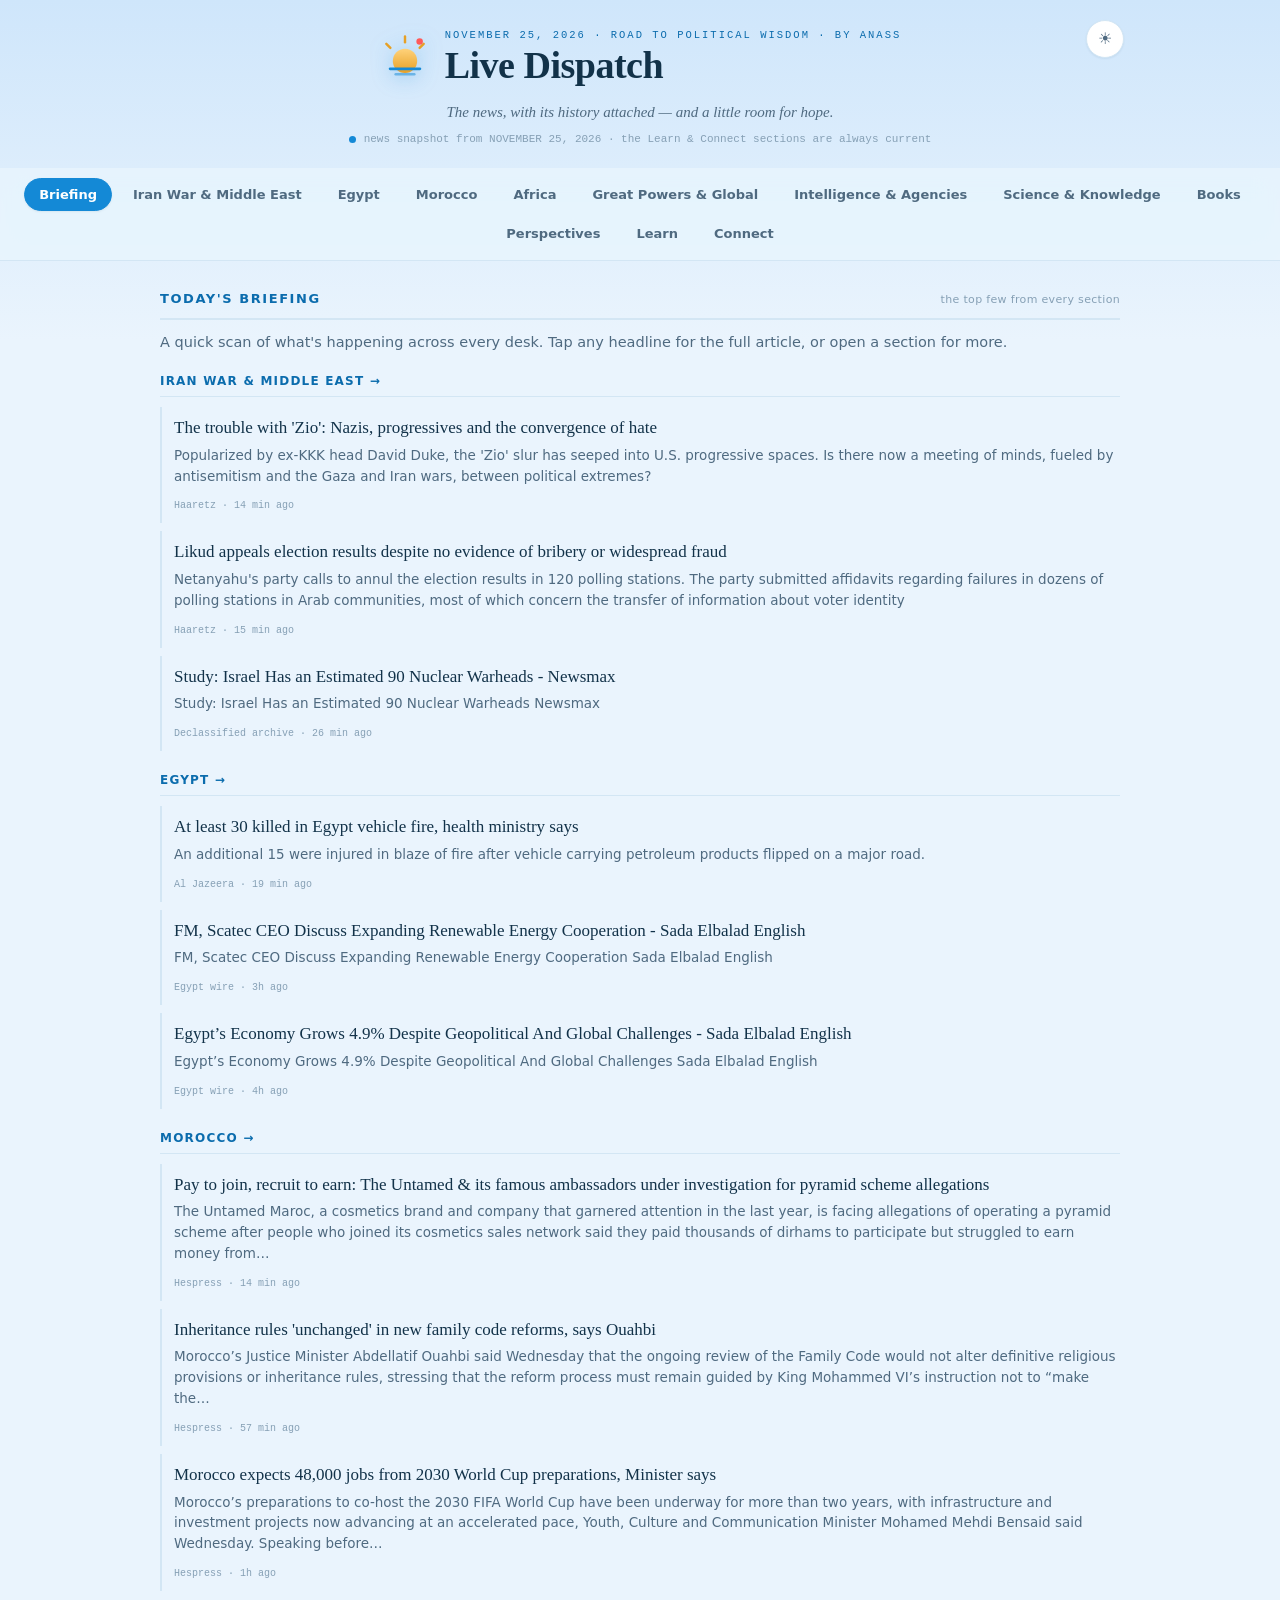
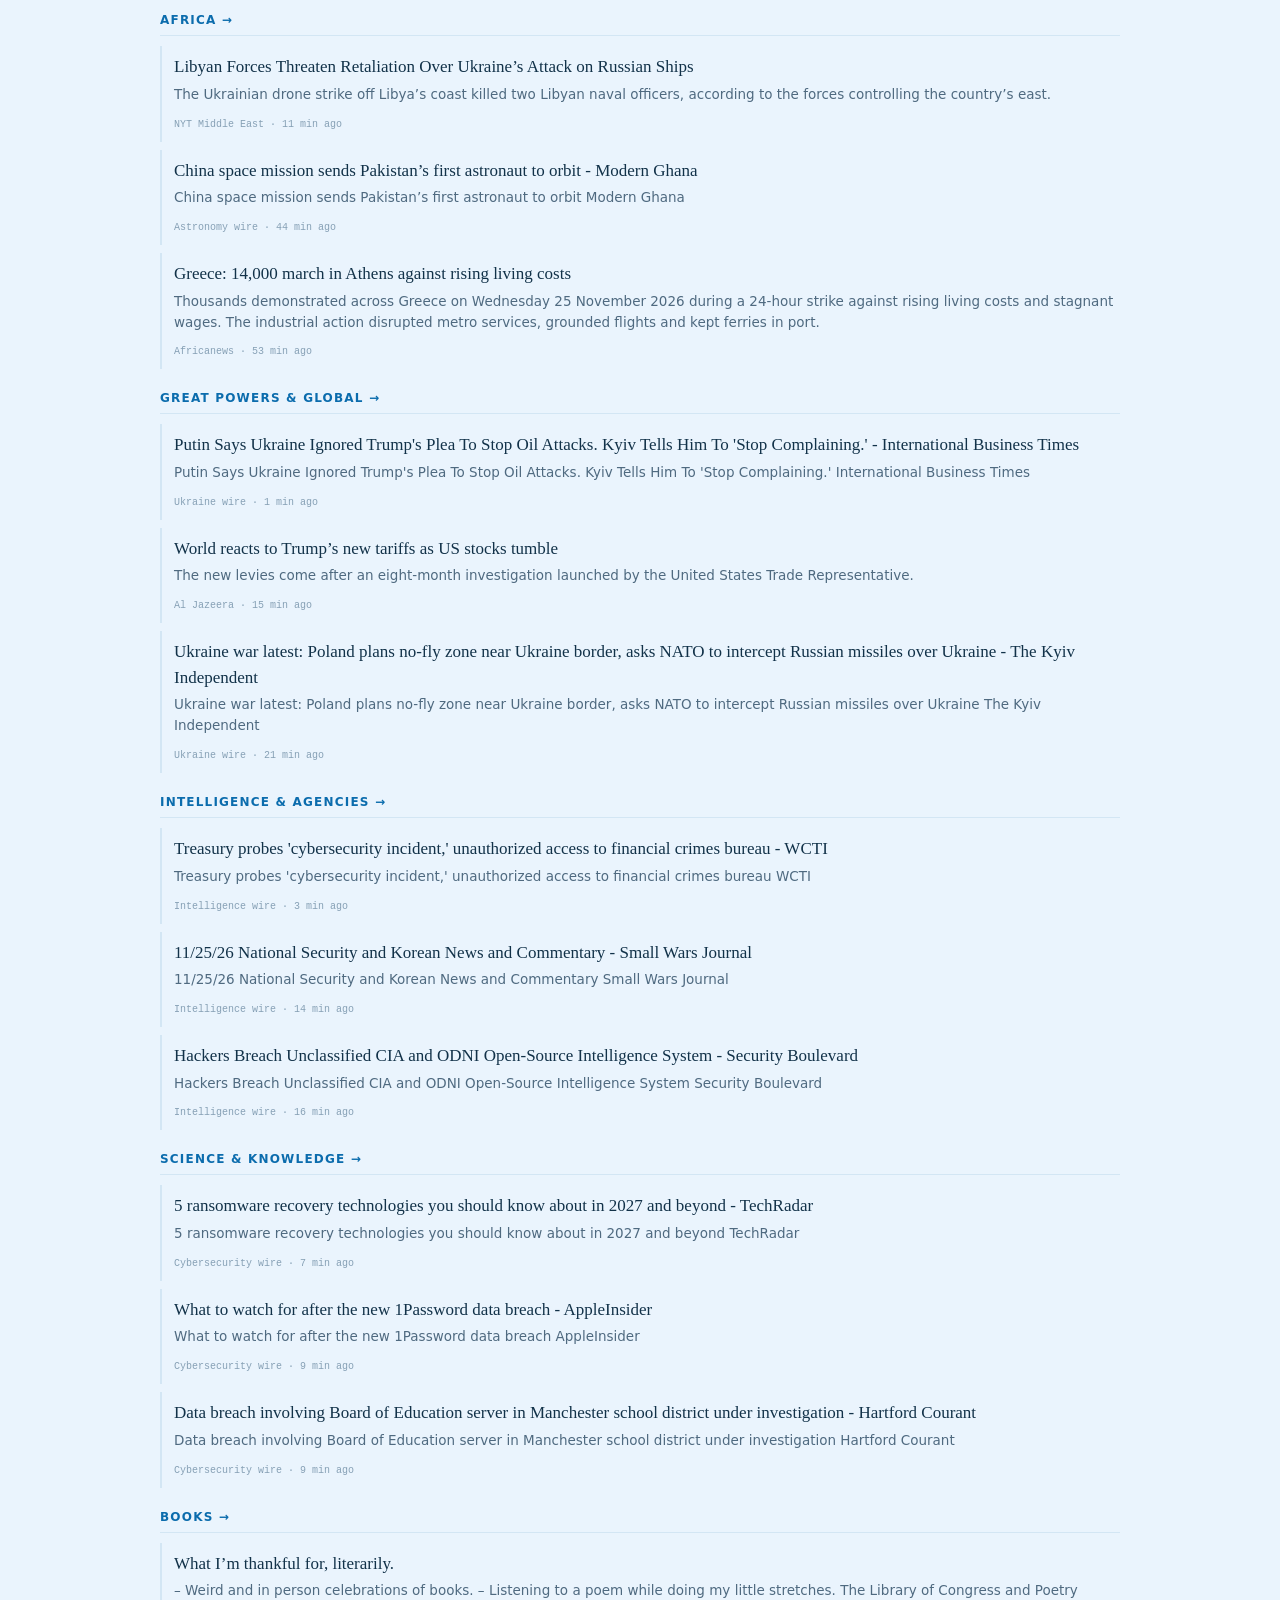
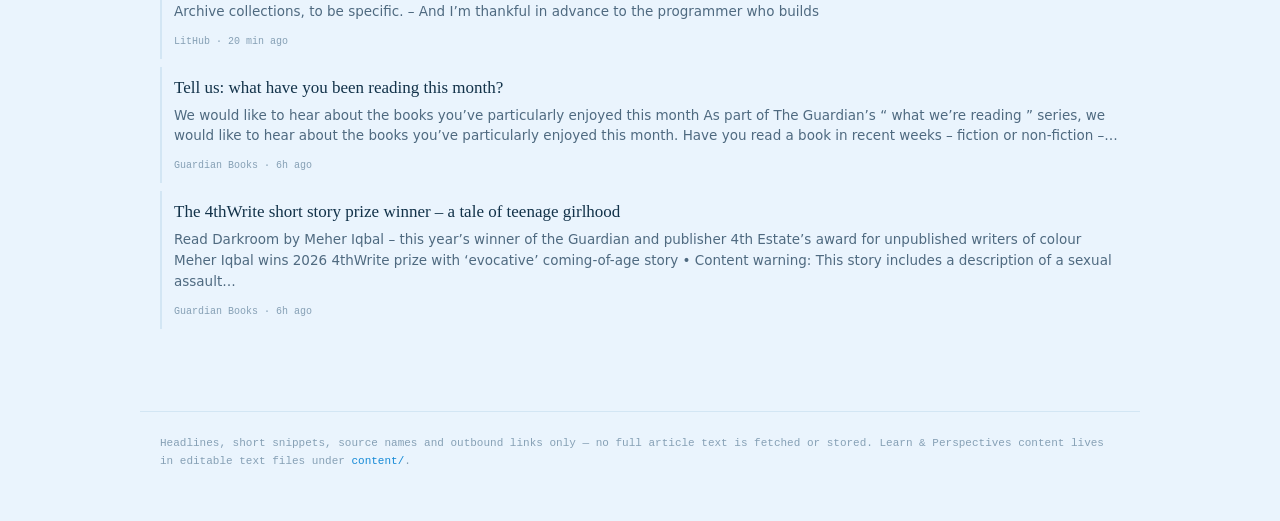
==== commit c63e6c2b: "Auto refresh news 2026-11-25 19:14 UTC" ====
--- a/docs/index.html
+++ b/docs/index.html
@@ -523,21 +523,21 @@
       <button class="brief-head" data-jump="mideast">Iran War &amp; Middle East →</button>
       
       <div class="brief-item">
-        <a href="https://www.nytimes.com/2026/11/24/world/middleeast/iraq-prime-minister-kurdistan-control.html" target="_blank" rel="noopener noreferrer">Iraq’s Prime Minister Aims to Wrest More Power From Kurdistan Region</a>
-        <p>Ali al-Zaidi, who just scored a symbolic victory against a powerful Iran-backed militia, has now moved to assert control over Kurdish border crossings and oil resources.</p>
-        <span class="src">NYT Middle East · 53 min ago</span>
+        <a href="https://www.haaretz.com/us-news/2026-11-25/ty-article-magazine/.premium/the-trouble-with-zio-nazis-progressives-and-the-convergence-of-hate/000001a2-132c-ddf8-a5e2-5b3fba650000" target="_blank" rel="noopener noreferrer">The trouble with &#39;Zio&#39;: Nazis, progressives and the convergence of hate</a>
+        <p>Popularized by ex-KKK head David Duke, the &#39;Zio&#39; slur has seeped into U.S. progressive spaces. Is there now a meeting of minds, fueled by antisemitism and the Gaza and Iran wars, between political extremes?</p>
+        <span class="src">Haaretz · 14 min ago</span>
       </div>
       
       <div class="brief-item">
-        <a href="https://www.aljazeera.com/news/2026/11/25/sentences-served-but-gaza-prisoners-remain-behind-israeli-bars?traffic_source=rss" target="_blank" rel="noopener noreferrer">Sentences served, but Gaza prisoners remain behind Israeli bars</a>
-        <p>Palestinian families in Gaza wait for loved ones who remain in Israeli prisons despite completing their sentences.</p>
-        <span class="src">Al Jazeera · 59 min ago</span>
+        <a href="https://www.haaretz.com/israel-news/israel-politics/2026-11-25/ty-article/.premium/likud-appeals-election-results-no-evidence-of-bribery-or-widespread-fraud/000001a2-1380-d205-afa3-3ff7bfbb0000" target="_blank" rel="noopener noreferrer">Likud appeals election results despite no evidence of bribery or widespread fraud</a>
+        <p>Netanyahu&#39;s party calls to annul the election results in 120 polling stations. The party submitted affidavits regarding failures in dozens of polling stations in Arab communities, most of which concern the transfer of information about voter identity</p>
+        <span class="src">Haaretz · 15 min ago</span>
       </div>
       
       <div class="brief-item">
-        <a href="https://news.google.com/rss/articles/[base64]?oc=5" target="_blank" rel="noopener noreferrer">U.S. jury convicts Huawei of fraud, Iran sanctions violations - upi</a>
-        <p>U.S. jury convicts Huawei of fraud, Iran sanctions violations upi</p>
-        <span class="src">Diplomacy wire · 1h ago</span>
+        <a href="https://news.google.com/rss/articles/CBMijwFBVV95cUxQcmcwbXNOQVpwYk9jbFlzNHZmRmg2LUhFcWU5MWNCWU04NHFvd1A1MkQ4VEdlbFdxTlFTRFRsUlhXc2NXd1JyamhwekFFXzZJNV9Xdy05Z1BMcVgxUlM3cHQxNkhxSUp5dEx6TDNhejhfNlhBTkl3d2ZHdmw5bE5TV0x1ekd1XzRfNXU2aGJQNA?oc=5" target="_blank" rel="noopener noreferrer">Study: Israel Has an Estimated 90 Nuclear Warheads - Newsmax</a>
+        <p>Study: Israel Has an Estimated 90 Nuclear Warheads Newsmax</p>
+        <span class="src">Declassified archive · 26 min ago</span>
       </div>
       
     </div>
@@ -546,21 +546,21 @@
       <button class="brief-head" data-jump="egypt">Egypt →</button>
       
       <div class="brief-item">
-        <a href="https://news.google.com/rss/articles/[base64]?oc=5" target="_blank" rel="noopener noreferrer">Egypt targets 3 mln jobs under National Economic Transformation Programme - Economy - Business - Ahram Online</a>
-        <p>Egypt targets 3 mln jobs under National Economic Transformation Programme - Economy - Business Ahram Online</p>
-        <span class="src">Egypt wire · 8h ago</span>
+        <a href="https://www.aljazeera.com/news/2026/11/25/at-least-30-killed-in-egypt-vehicle-fire-health-ministry-says?traffic_source=rss" target="_blank" rel="noopener noreferrer">At least 30 killed in Egypt vehicle fire, health ministry says</a>
+        <p>An additional 15 were injured in blaze of fire after vehicle carrying petroleum products flipped on a major road.</p>
+        <span class="src">Al Jazeera · 19 min ago</span>
       </div>
       
       <div class="brief-item">
-        <a href="https://news.google.com/rss/articles/[base64]?oc=5" target="_blank" rel="noopener noreferrer">US spy agencies hit by breach of unclassified data: report - Egyptian Gazette</a>
-        <p>US spy agencies hit by breach of unclassified data: report Egyptian Gazette</p>
-        <span class="src">CIA &amp; spies · 12h ago</span>
+        <a href="https://news.google.com/rss/articles/CBMigwFBVV95cUxNT1BXX2ppcnFHd3R4akxUdUxOUXFHYXFsR256MEljMmdUSFo0anNlSjd1T0FKQkU2V3Zwckw2RVRCNlF2M3VoMHlHMTZLdms5d2pwMHpkd1RVc284TGs2M0xhVUx5eXJtS0N5WHBqamJfdU9UQWVDdHdzU2hEeU9nM3VNNA?oc=5" target="_blank" rel="noopener noreferrer">FM, Scatec CEO Discuss Expanding Renewable Energy Cooperation - Sada Elbalad English</a>
+        <p>FM, Scatec CEO Discuss Expanding Renewable Energy Cooperation Sada Elbalad English</p>
+        <span class="src">Egypt wire · 3h ago</span>
       </div>
       
       <div class="brief-item">
-        <a href="https://news.google.com/rss/articles/[base64]?oc=5" target="_blank" rel="noopener noreferrer">Opinion | Anhui Night in Cairo: Building Economic Bridges through Culture and Education - Dailynewsegypt</a>
-        <p>Opinion | Anhui Night in Cairo: Building Economic Bridges through Culture and Education Dailynewsegypt</p>
-        <span class="src">Egypt wire · 15h ago</span>
+        <a href="https://news.google.com/rss/articles/CBMiiwFBVV95cUxQZ3JFV3dCNF9lcXlXSkZ4M3ZRcVVKTUZqWkZQbFhWbDd2ekxDZno4WnpjMTZGRGR2dGVic2s4Z1J6STA1N01ZNkpwS3puZEt2N3o1bGozM2lhei1wZFJEcHVHbzI0eUxUUjRTY0xlaVRmbXY2cGgxV1lJSlpqN21VRjRTVHlMVlFJREhn?oc=5" target="_blank" rel="noopener noreferrer">Egypt’s Economy Grows 4.9% Despite Geopolitical And Global Challenges - Sada Elbalad English</a>
+        <p>Egypt’s Economy Grows 4.9% Despite Geopolitical And Global Challenges Sada Elbalad English</p>
+        <span class="src">Egypt wire · 4h ago</span>
       </div>
       
     </div>
@@ -569,21 +569,21 @@
       <button class="brief-head" data-jump="morocco">Morocco →</button>
       
       <div class="brief-item">
-        <a href="https://news.google.com/rss/articles/[base64]?oc=5" target="_blank" rel="noopener noreferrer">Senegal FA President Reaffirms Brotherhood With Morocco After CAS Victory - Morocco World News</a>
-        <p>Senegal FA President Reaffirms Brotherhood With Morocco After CAS Victory Morocco World News</p>
-        <span class="src">Morocco World News · 9h ago</span>
+        <a href="https://en.hespress.com/149898-pay-to-join-recruit-to-earn-the-untamed-its-famous-ambassadors-under-investigation-for-pyramid-scheme-allegations.html" target="_blank" rel="noopener noreferrer">Pay to join, recruit to earn: The Untamed &amp; its famous ambassadors under investigation for pyramid scheme allegations</a>
+        <p>The Untamed Maroc, a cosmetics brand and company that garnered attention in the last year, is facing allegations of operating a pyramid scheme after people who joined its cosmetics sales network said they paid thousands of dirhams to participate but struggled to earn money from…</p>
+        <span class="src">Hespress · 14 min ago</span>
       </div>
       
       <div class="brief-item">
-        <a href="https://en.hespress.com/149845-lachgar-says-moroccos-new-coalition-restores-balance-between-government-and-parliament.html" target="_blank" rel="noopener noreferrer">Lachgar says Morocco&#39;s new coalition restores balance between government and Parliament</a>
-        <p>Morocco’s new governing coalition marks a departure from an earlier political arrangement in which the government overshadowed Parliament and left little room for opposition, Socialist Union of Popular Forces (USFP) leader Driss Lachgar said Tuesday. Speaking at the signing of…</p>
-        <span class="src">Hespress · 9h ago</span>
+        <a href="https://en.hespress.com/149893-inheritance-rules-unchanged-in-new-family-code-reforms-says-ouahbi.html" target="_blank" rel="noopener noreferrer">Inheritance rules &#39;unchanged&#39; in new family code reforms, says Ouahbi</a>
+        <p>Morocco’s Justice Minister Abdellatif Ouahbi said Wednesday that the ongoing review of the Family Code would not alter definitive religious provisions or inheritance rules, stressing that the reform process must remain guided by King Mohammed VI’s instruction not to “make the…</p>
+        <span class="src">Hespress · 57 min ago</span>
       </div>
       
       <div class="brief-item">
-        <a href="https://news.google.com/rss/articles/[base64]?oc=5" target="_blank" rel="noopener noreferrer">Could the Next October 7 Come from Egypt? Moroccan Analyst Warns Israel of Shifting Middle East Threats - Middle East Forum</a>
-        <p>Could the Next October 7 Come from Egypt? Moroccan Analyst Warns Israel of Shifting Middle East Threats Middle East Forum</p>
-        <span class="src">Egypt wire · 9h ago</span>
+        <a href="https://en.hespress.com/149891-morocco-expects-48000-jobs-from-2030-world-cup-preparations-minister-says.html" target="_blank" rel="noopener noreferrer">Morocco expects 48,000 jobs from 2030 World Cup preparations, Minister says</a>
+        <p>Morocco’s preparations to co-host the 2030 FIFA World Cup have been underway for more than two years, with infrastructure and investment projects now advancing at an accelerated pace, Youth, Culture and Communication Minister Mohamed Mehdi Bensaid said Wednesday. Speaking before…</p>
+        <span class="src">Hespress · 1h ago</span>
       </div>
       
     </div>
@@ -592,21 +592,21 @@
       <button class="brief-head" data-jump="africa">Africa →</button>
       
       <div class="brief-item">
-        <a href="https://www.theafricareport.com/437420/kenya-inside-rutos-2027-plans-as-railas-former-advisers-take-on-new-influence/" target="_blank" rel="noopener noreferrer">Kenya: Inside Ruto’s 2027 plans as Raila’s former advisers take on new influence</a>
-        <p>As William Ruto and the ODM negotiate a deal for 2027, Raila Odinga’s former confidants are already helping shape the president’s agenda. But can the legal minds, strategists and policy experts who once worked against him help secure his political future?</p>
-        <span class="src">The Africa Report · 17 min ago</span>
+        <a href="https://www.nytimes.com/2026/11/25/world/middleeast/libya-ukraine-russia-haftar.html" target="_blank" rel="noopener noreferrer">Libyan Forces Threaten Retaliation Over Ukraine’s Attack on Russian Ships</a>
+        <p>The Ukrainian drone strike off Libya’s coast killed two Libyan naval officers, according to the forces controlling the country’s east.</p>
+        <span class="src">NYT Middle East · 11 min ago</span>
       </div>
       
       <div class="brief-item">
-        <a href="https://news.google.com/rss/articles/[base64]?oc=5" target="_blank" rel="noopener noreferrer">Libyan naval officers die following Ukrainian drone attack, and other Mideast news - WTOP News</a>
-        <p>Libyan naval officers die following Ukrainian drone attack, and other Mideast news WTOP News</p>
-        <span class="src">Ukraine wire · 32 min ago</span>
+        <a href="https://news.google.com/rss/articles/[base64]?oc=5" target="_blank" rel="noopener noreferrer">China space mission sends Pakistan’s first astronaut to orbit - Modern Ghana</a>
+        <p>China space mission sends Pakistan’s first astronaut to orbit Modern Ghana</p>
+        <span class="src">Astronomy wire · 44 min ago</span>
       </div>
       
       <div class="brief-item">
-        <a href="https://news.google.com/rss/articles/[base64]?oc=5" target="_blank" rel="noopener noreferrer">Libyan naval officers die following Ukrainian drone attack, and other Mideast news - Audacy</a>
-        <p>Libyan naval officers die following Ukrainian drone attack, and other Mideast news Audacy</p>
-        <span class="src">Ukraine wire · 35 min ago</span>
+        <a href="http://www.africanews.com/2026/11/25/greece-14000-march-in-athens-against-rising-living-costs/" target="_blank" rel="noopener noreferrer">Greece: 14,000 march in Athens against rising living costs</a>
+        <p>Thousands demonstrated across Greece on Wednesday 25 November 2026 during a 24-hour strike against rising living costs and stagnant wages. The industrial action disrupted metro services, grounded flights and kept ferries in port.</p>
+        <span class="src">Africanews · 53 min ago</span>
       </div>
       
     </div>
@@ -615,21 +615,21 @@
       <button class="brief-head" data-jump="global">Great Powers &amp; Global →</button>
       
       <div class="brief-item">
-        <a href="https://news.google.com/rss/articles/[base64]?oc=5" target="_blank" rel="noopener noreferrer">Five updates to know about the Ukraine-Russia conflict this morning - The Independent</a>
-        <p>Five updates to know about the Ukraine-Russia conflict this morning The Independent</p>
-        <span class="src">Ukraine wire · 11 min ago</span>
+        <a href="https://news.google.com/rss/articles/CBMikAFBVV95cUxQbXo0c19XYmczbkxiUUNQektZVWpOU2VHRFFfcnpZZlN5aWhkTEhrcXFOQ1hIc09Cc3YzREU3MFJQLXhWZnlsc2tJMlowUVZKNWV5N0NmTDVNM0tYTFVwSTBpRkFzNllsQ1lDUWNtWV95YkswbGN1dEVPcU9ibzlkYUJ2cExwOXJvdElJN2lJbWE?oc=5" target="_blank" rel="noopener noreferrer">Putin Says Ukraine Ignored Trump&#39;s Plea To Stop Oil Attacks. Kyiv Tells Him To &#39;Stop Complaining.&#39; - International Business Times</a>
+        <p>Putin Says Ukraine Ignored Trump&#39;s Plea To Stop Oil Attacks. Kyiv Tells Him To &#39;Stop Complaining.&#39; International Business Times</p>
+        <span class="src">Ukraine wire · 1 min ago</span>
       </div>
       
       <div class="brief-item">
-        <a href="https://news.google.com/rss/articles/CBMihAFBVV95cUxOQy1BSk9ZU05HeGdmNm9fbHZFT0E5dHY4Ul9DanRBdDhJMjBqZnRjbzhSeUI0SzVRdDZWckNCakh3V0FaNUJ3djZoODJCZnpIMktNUUpzZHlwZEIxSlpUM1Rmb0hRZ0JlN0lHS1hxU3lPLXppakdfNGFpWU9yMVZoTVI5QV8?oc=5" target="_blank" rel="noopener noreferrer">U.S. Intelligence Confirms Alice Huang Leaked Info to Chinese Agencies - 조선일보</a>
-        <p>U.S. Intelligence Confirms Alice Huang Leaked Info to Chinese Agencies 조선일보</p>
-        <span class="src">Intelligence wire · 22 min ago</span>
+        <a href="https://www.aljazeera.com/economy/2026/11/25/world-reacts-to-trumps-new-tariffs-as-us-stocks-tumble?traffic_source=rss" target="_blank" rel="noopener noreferrer">World reacts to Trump’s new tariffs as US stocks tumble</a>
+        <p>The new levies come after an eight-month investigation launched by the United States Trade Representative.</p>
+        <span class="src">Al Jazeera · 15 min ago</span>
       </div>
       
       <div class="brief-item">
-        <a href="https://news.google.com/rss/articles/[base64]?oc=5" target="_blank" rel="noopener noreferrer">Russia Ukraine War - WV News</a>
-        <p>Russia Ukraine War WV News</p>
-        <span class="src">Ukraine wire · 25 min ago</span>
+        <a href="https://news.google.com/rss/articles/[base64]?oc=5" target="_blank" rel="noopener noreferrer">Ukraine war latest: Poland plans no-fly zone near Ukraine border, asks NATO to intercept Russian missiles over Ukraine - The Kyiv Independent</a>
+        <p>Ukraine war latest: Poland plans no-fly zone near Ukraine border, asks NATO to intercept Russian missiles over Ukraine The Kyiv Independent</p>
+        <span class="src">Ukraine wire · 21 min ago</span>
       </div>
       
     </div>
@@ -638,21 +638,21 @@
       <button class="brief-head" data-jump="intel">Intelligence &amp; Agencies →</button>
       
       <div class="brief-item">
-        <a href="https://news.google.com/rss/articles/[base64]?oc=5" target="_blank" rel="noopener noreferrer">France plans to increase intelligence funding by more than €300 million - Defence24.com</a>
-        <p>France plans to increase intelligence funding by more than €300 million Defence24.com</p>
-        <span class="src">Intelligence wire · 30 min ago</span>
+        <a href="https://news.google.com/rss/articles/[base64]?oc=5" target="_blank" rel="noopener noreferrer">Treasury probes &#39;cybersecurity incident,&#39; unauthorized access to financial crimes bureau - WCTI</a>
+        <p>Treasury probes &#39;cybersecurity incident,&#39; unauthorized access to financial crimes bureau WCTI</p>
+        <span class="src">Intelligence wire · 3 min ago</span>
       </div>
       
       <div class="brief-item">
-        <a href="https://news.google.com/rss/articles/[base64]?oc=5" target="_blank" rel="noopener noreferrer">CIA, ODNI breach exposed unclassified intelligence information, reports say - Free Press Kashmir</a>
-        <p>CIA, ODNI breach exposed unclassified intelligence information, reports say Free Press Kashmir</p>
-        <span class="src">Intelligence wire · 45 min ago</span>
+        <a href="https://news.google.com/rss/articles/[base64]?oc=5" target="_blank" rel="noopener noreferrer">11/25/26 National Security and Korean News and Commentary - Small Wars Journal</a>
+        <p>11/25/26 National Security and Korean News and Commentary Small Wars Journal</p>
+        <span class="src">Intelligence wire · 14 min ago</span>
       </div>
       
       <div class="brief-item">
-        <a href="https://news.google.com/rss/articles/[base64]?oc=5" target="_blank" rel="noopener noreferrer">Hackers reportedly breached CIA intelligence analysis system - BleepingComputer</a>
-        <p>Hackers reportedly breached CIA intelligence analysis system BleepingComputer</p>
-        <span class="src">CIA &amp; spies · 45 min ago</span>
+        <a href="https://news.google.com/rss/articles/[base64]?oc=5" target="_blank" rel="noopener noreferrer">Hackers Breach Unclassified CIA and ODNI Open-Source Intelligence System - Security Boulevard</a>
+        <p>Hackers Breach Unclassified CIA and ODNI Open-Source Intelligence System Security Boulevard</p>
+        <span class="src">Intelligence wire · 16 min ago</span>
       </div>
       
     </div>
@@ -661,21 +661,21 @@
       <button class="brief-head" data-jump="science">Science &amp; Knowledge →</button>
       
       <div class="brief-item">
-        <a href="https://news.google.com/rss/articles/[base64]?oc=5" target="_blank" rel="noopener noreferrer">California Enacts New Safeguards For Clinical AI And Health Care Chatbot Privacy - Legal 500</a>
-        <p>California Enacts New Safeguards For Clinical AI And Health Care Chatbot Privacy Legal 500</p>
-        <span class="src">AI wire · 7 min ago</span>
+        <a href="https://news.google.com/rss/articles/[base64]?oc=5" target="_blank" rel="noopener noreferrer">5 ransomware recovery technologies you should know about in 2027 and beyond - TechRadar</a>
+        <p>5 ransomware recovery technologies you should know about in 2027 and beyond TechRadar</p>
+        <span class="src">Cybersecurity wire · 7 min ago</span>
       </div>
       
       <div class="brief-item">
-        <a href="https://news.google.com/rss/articles/CBMigAFBVV95cUxPckZHdXg4OEdvblU2QVdtZjVFTGE0b3hkVTdUdElueUZuODVVM2FLNmJZS2theEZ2MzNCRGlEV08xOUlNZGY1ZXdYRVRNcVRoM19WMDU2ODZ2MDRHaGtELUdZeTM1bzFMSjM1Uy1fSmdjWDBZT3prMmYxSy0zbHptRw?oc=5" target="_blank" rel="noopener noreferrer">US Treasury hit with cyberattack hours after CIA breach - Cybernews</a>
-        <p>US Treasury hit with cyberattack hours after CIA breach Cybernews</p>
-        <span class="src">Cybersecurity wire · 11 min ago</span>
+        <a href="https://news.google.com/rss/articles/[base64]?oc=5" target="_blank" rel="noopener noreferrer">What to watch for after the new 1Password data breach - AppleInsider</a>
+        <p>What to watch for after the new 1Password data breach AppleInsider</p>
+        <span class="src">Cybersecurity wire · 9 min ago</span>
       </div>
       
       <div class="brief-item">
-        <a href="https://news.google.com/rss/articles/[base64]?oc=5" target="_blank" rel="noopener noreferrer">From stargazing to space: Pakistan watches its first astronaut take flight - Al Jazeera</a>
-        <p>From stargazing to space: Pakistan watches its first astronaut take flight Al Jazeera</p>
-        <span class="src">Astronomy wire · 16 min ago</span>
+        <a href="https://news.google.com/rss/articles/[base64]?oc=5" target="_blank" rel="noopener noreferrer">Data breach involving Board of Education server in Manchester school district under investigation - Hartford Courant</a>
+        <p>Data breach involving Board of Education server in Manchester school district under investigation Hartford Courant</p>
+        <span class="src">Cybersecurity wire · 9 min ago</span>
       </div>
       
     </div>
@@ -684,21 +684,21 @@
       <button class="brief-head" data-jump="books">Books →</button>
       
       <div class="brief-item">
-        <a href="https://lithub.com/novembers-best-reviewed-fiction-2026/" target="_blank" rel="noopener noreferrer">November’s Best Reviewed Fiction</a>
-        <p>Louise Kennedy’s Stations, Daisy Johnson’s Long Wave, and Tom Drury’s West of Loveland all feature among the best reviewed fiction titles of the month. Brought to you by Book Marks, Lit Hub’s home for book reviews. * 1. Stations by Louise</p>
-        <span class="src">LitHub · 11 min ago</span>
+        <a href="https://lithub.com/what-im-thankful-for-literarily/" target="_blank" rel="noopener noreferrer">What I’m thankful for, literarily.</a>
+        <p>– Weird and in person celebrations of books. – Listening to a poem while doing my little stretches. The Library of Congress and Poetry Archive collections, to be specific. – And I’m thankful in advance to the programmer who builds</p>
+        <span class="src">LitHub · 20 min ago</span>
       </div>
       
       <div class="brief-item">
-        <a href="https://lithub.com/novembers-best-reviewed-nonfiction-2026/" target="_blank" rel="noopener noreferrer">November’s Best Reviewed Nonfiction</a>
-        <p>Hermione Lee’s Anita Brookner: Life and Art, James Gleick’s The Telephone, and Gerald Martin’s Mario Vargas Llosa: A Life all feature among the best reviewed nonfiction titles of the month. Brought to you by Book Marks, Lit Hub’s home for book</p>
-        <span class="src">LitHub · 15 min ago</span>
+        <a href="https://www.theguardian.com/books/2022/feb/23/tell-us-what-have-you-been-reading-this-month" target="_blank" rel="noopener noreferrer">Tell us: what have you been reading this month?</a>
+        <p>We would like to hear about the books you’ve particularly enjoyed this month As part of The Guardian’s “ what we’re reading ” series, we would like to hear about the books you’ve particularly enjoyed this month. Have you read a book in recent weeks – fiction or non-fiction –…</p>
+        <span class="src">Guardian Books · 6h ago</span>
       </div>
       
       <div class="brief-item">
-        <a href="https://lithub.com/5-book-reviews-you-need-to-read-this-week-24/" target="_blank" rel="noopener noreferrer">5 Book Reviews You Need to Read This Week</a>
-        <p>Our goodie bag of gorgeous reviews this week includes S. C. Cornell on Don DeLillo’s Amazons, Lauren Oyler on the stories of Donald Barthelme, Blair Braverman on Daniel Duane’s Yosemite Falls, Ron Charles on Daisy Johnson’s Long Wave, and Lily</p>
-        <span class="src">LitHub · 30 min ago</span>
+        <a href="https://www.theguardian.com/books/2026/nov/25/the-4thwrite-short-story-prize-winner-a-tale-of-teenage-girlhood" target="_blank" rel="noopener noreferrer">The 4thWrite short story prize winner – a tale of teenage girlhood</a>
+        <p>Read Darkroom by Meher Iqbal – this year’s winner of the Guardian and publisher 4th Estate’s award for unpublished writers of colour Meher Iqbal wins 2026 4thWrite prize with ‘evocative’ coming-of-age story • Content warning: This story includes a description of a sexual assault…</p>
+        <span class="src">Guardian Books · 6h ago</span>
       </div>
       
     </div>
@@ -715,282 +715,282 @@
           
           <article class="story">
             
-            <h3><a href="https://www.nytimes.com/2026/11/24/world/middleeast/iraq-prime-minister-kurdistan-control.html" target="_blank" rel="noopener noreferrer">Iraq’s Prime Minister Aims to Wrest More Power From Kurdistan Region</a></h3>
-            <p>Ali al-Zaidi, who just scored a symbolic victory against a powerful Iran-backed militia, has now moved to assert control over Kurdish border crossings and oil resources.</p>
-            <span class="src">NYT Middle East · 53 min ago</span>
-          </article>
-          
-          <article class="story">
-            
-            <h3><a href="https://www.aljazeera.com/news/2026/11/25/sentences-served-but-gaza-prisoners-remain-behind-israeli-bars?traffic_source=rss" target="_blank" rel="noopener noreferrer">Sentences served, but Gaza prisoners remain behind Israeli bars</a></h3>
-            <p>Palestinian families in Gaza wait for loved ones who remain in Israeli prisons despite completing their sentences.</p>
-            <span class="src">Al Jazeera · 59 min ago</span>
-          </article>
-          
-          <article class="story">
-            
-            <h3><a href="https://news.google.com/rss/articles/[base64]?oc=5" target="_blank" rel="noopener noreferrer">U.S. jury convicts Huawei of fraud, Iran sanctions violations - upi</a></h3>
-            <p>U.S. jury convicts Huawei of fraud, Iran sanctions violations upi</p>
-            <span class="src">Diplomacy wire · via Google News · 1h ago</span>
-          </article>
-          
-          <article class="story">
-            
-            <h3><a href="https://news.google.com/rss/articles/[base64]?oc=5" target="_blank" rel="noopener noreferrer">COMMENTARY: Middle East crude oil exports trend lower amid fake Iran stalemate - Reuters</a></h3>
-            <p>COMMENTARY: Middle East crude oil exports trend lower amid fake Iran stalemate Reuters</p>
-            <span class="src">Reuters · via Google News · 1h ago</span>
-          </article>
-          
-          <article class="story">
-            
-            <h3><a href="https://news.google.com/rss/articles/CBMiWEFVX3lxTFBETVZzb1gyWkoycTNNOWtXUjM2SzJrMFcyZ1JnY19VV3EzNVQ0WDAzRVJjNUlKVGdfVm1veDFZbzJrb0RoVXZILUR6cXpSa3BTU2JkZjkzel8?oc=5" target="_blank" rel="noopener noreferrer">CIA, Two Other US Spy Agencies Hit by Cyberattack Involving AI Hacking Tool - Israel Defense</a></h3>
-            <p>CIA, Two Other US Spy Agencies Hit by Cyberattack Involving AI Hacking Tool Israel Defense</p>
-            <span class="src">CIA &amp; spies · via Google News · 1h ago</span>
-          </article>
-          
-          <article class="story">
-            
-            <h3><a href="https://news.google.com/rss/articles/[base64]?oc=5" target="_blank" rel="noopener noreferrer">Researchers estimate Israel’s nuclear arsenal at 90 warheads — Jerusalem Post - UA.NEWS</a></h3>
-            <p>Researchers estimate Israel’s nuclear arsenal at 90 warheads — Jerusalem Post UA.NEWS</p>
-            <span class="src">Declassified archive · via Google News · archive drops · 1h ago</span>
-          </article>
-          
-          <article class="story">
-            
-            <h3><a href="https://www.haaretz.com/israel-news/israel-politics/2026-11-25/ty-article/.premium/lieberman-says-government-with-clear-jewish-majority-possible-by-next-week/000001a2-1144-d7ab-afb2-bded9e3c0000" target="_blank" rel="noopener noreferrer">Lieberman says Haredi-backed government with &#39;clear Jewish majority&#39; possible by next week</a></h3>
-            <p>United Arab List leader Mansour Abbas said the most viable option was a coalition that included his party, Eisenkot&#39;s bloc and the ultra-Orthodox parties. Lieberman has repeatedly opposed a government reliant on Arab parties</p>
-            <span class="src">Haaretz · 2h ago</span>
-          </article>
-          
-          <article class="story">
-            
-            <h3><a href="https://news.google.com/rss/articles/[base64]?oc=5" target="_blank" rel="noopener noreferrer">US spy agencies hit by cybersecurity breach - Saudi Gazette</a></h3>
-            <p>US spy agencies hit by cybersecurity breach Saudi Gazette</p>
-            <span class="src">CIA &amp; spies · via Google News · 2h ago</span>
+            <h3><a href="https://www.haaretz.com/us-news/2026-11-25/ty-article-magazine/.premium/the-trouble-with-zio-nazis-progressives-and-the-convergence-of-hate/000001a2-132c-ddf8-a5e2-5b3fba650000" target="_blank" rel="noopener noreferrer">The trouble with &#39;Zio&#39;: Nazis, progressives and the convergence of hate</a></h3>
+            <p>Popularized by ex-KKK head David Duke, the &#39;Zio&#39; slur has seeped into U.S. progressive spaces. Is there now a meeting of minds, fueled by antisemitism and the Gaza and Iran wars, between political extremes?</p>
+            <span class="src">Haaretz · 14 min ago</span>
+          </article>
+          
+          <article class="story">
+            
+            <h3><a href="https://www.haaretz.com/israel-news/israel-politics/2026-11-25/ty-article/.premium/likud-appeals-election-results-no-evidence-of-bribery-or-widespread-fraud/000001a2-1380-d205-afa3-3ff7bfbb0000" target="_blank" rel="noopener noreferrer">Likud appeals election results despite no evidence of bribery or widespread fraud</a></h3>
+            <p>Netanyahu&#39;s party calls to annul the election results in 120 polling stations. The party submitted affidavits regarding failures in dozens of polling stations in Arab communities, most of which concern the transfer of information about voter identity</p>
+            <span class="src">Haaretz · 15 min ago</span>
+          </article>
+          
+          <article class="story">
+            
+            <h3><a href="https://news.google.com/rss/articles/CBMijwFBVV95cUxQcmcwbXNOQVpwYk9jbFlzNHZmRmg2LUhFcWU5MWNCWU04NHFvd1A1MkQ4VEdlbFdxTlFTRFRsUlhXc2NXd1JyamhwekFFXzZJNV9Xdy05Z1BMcVgxUlM3cHQxNkhxSUp5dEx6TDNhejhfNlhBTkl3d2ZHdmw5bE5TV0x1ekd1XzRfNXU2aGJQNA?oc=5" target="_blank" rel="noopener noreferrer">Study: Israel Has an Estimated 90 Nuclear Warheads - Newsmax</a></h3>
+            <p>Study: Israel Has an Estimated 90 Nuclear Warheads Newsmax</p>
+            <span class="src">Declassified archive · via Google News · archive drops · 26 min ago</span>
+          </article>
+          
+          <article class="story">
+            
+            <h3><a href="https://news.google.com/rss/articles/[base64]?oc=5" target="_blank" rel="noopener noreferrer">Israeli opposition advances October 7 attack probe opposed by Netanyahu - Reuters</a></h3>
+            <p>Israeli opposition advances October 7 attack probe opposed by Netanyahu Reuters</p>
+            <span class="src">Reuters · via Google News · 29 min ago</span>
           </article>
           
           <article class="story">
             
             <h3><a href="https://news.google.com/rss/articles/CBMibkFVX3lxTE1uVVJfYkM0UkdzWDZQbWM3bkdKa21sZEJISEdRLWoyM19kV2JKTUdreXJHc3NQUzUyanFqMkEzSTdmcXBXNUdaUUhxV2V4LU1aVVdjV2M0VTRyOEJmOGxEbXNpcHlxX3J5OHB4djlR?oc=5" target="_blank" rel="noopener noreferrer">Israel&#39;s nuclear arsenal in focus amid questions over Dimona construction - The Jerusalem Post</a></h3>
             <p>Israel&#39;s nuclear arsenal in focus amid questions over Dimona construction The Jerusalem Post</p>
-            <span class="src">Declassified archive · via Google News · archive drops · 2h ago</span>
-          </article>
-          
-          <article class="story">
-            
-            <h3><a href="https://www.aljazeera.com/news/2026/11/25/phone-spying-to-missiles-why-india-israel-strategic-ties-go-beyond-modi?traffic_source=rss" target="_blank" rel="noopener noreferrer">Phone spying to missiles: Why India-Israel strategic ties go beyond Modi</a></h3>
-            <p>The opposition Congress party calls Israel’s war on Gaza a genocide, but its leader still wants strong ties with Israel.</p>
+            <span class="src">Declassified archive · via Google News · archive drops · 43 min ago</span>
+          </article>
+          
+          <article class="story">
+            
+            <h3><a href="https://www.haaretz.com/israel-news/israel-politics/2026-11-25/ty-article/.premium/netanyahu-says-truth-has-come-to-light-after-judges-urge-dropping-key-charges/000001a2-13a7-d577-a3ea-bfefd5bc0000" target="_blank" rel="noopener noreferrer">Netanyahu says &#39;truth has come to light&#39; after judges urge dropping key charges in corruption trial</a></h3>
+            <p>Netanyahu called a bill that could disqualify indicted candidates for prime minister a &#39;tool for political assassination,&#39; comparing it to practices in Iran and North Korea, and called for the formation of a unity government</p>
+            <span class="src">Haaretz · 43 min ago</span>
+          </article>
+          
+          <article class="story">
+            
+            <h3><a href="https://www.haaretz.com/israel-news/israel-politics/2026-11-25/ty-article/.premium/bennett-holding-secret-talks-with-netanyahu-behind-eisenkots-back/000001a2-13e1-d0a2-afb7-53fb1ce60000" target="_blank" rel="noopener noreferrer">Bennett holding secret talks with Netanyahu behind Eisenkot&#39;s back</a></h3>
+            <p>Sources say Netanyahu and Bennett exchange messages daily, discussing who would serve as PM and the coalition&#39;s makeup, while official talks between Eisenkot&#39;s party and Likud focus on minor issues. Bennett denies</p>
+            <span class="src">Haaretz · 1h ago</span>
+          </article>
+          
+          <article class="story">
+            
+            <h3><a href="https://www.nytimes.com/2026/11/25/world/middleeast/israel-opposition-netanyahu-new-government.html" target="_blank" rel="noopener noreferrer">Opposition Makes Progress Toward Ousting Netanyahu, Party Leader Says</a></h3>
+            <p>Gadi Eisenkot, a former military chief, has set Dec. 6 as the deadline to form a new Israeli government. His ally, Avigdor Liberman, said Mr. Eisenkot was on track.</p>
+            <span class="src">NYT Middle East · 1h ago</span>
+          </article>
+          
+          <article class="story">
+            
+            <h3><a href="https://www.haaretz.com/israel-news/haaretz-today/2026-11-25/ty-article/.highlight/even-if-netanyahus-corruption-trial-is-thrown-out-a-harsher-verdict-lies-ahead/000001a2-12db-dc94-abf2-36fb14060000" target="_blank" rel="noopener noreferrer">Even if Netanyahu&#39;s corruption trial is thrown out, a harsher verdict lies ahead</a></h3>
+            <p>The two trials Netanyahu still faces will define his place in history – and for the legacy-obsessed son of a historian, history&#39;s verdict may be as harsh as any sentence handed down in court</p>
+            <span class="src">Haaretz · 1h ago</span>
+          </article>
+          
+          <article class="story">
+            
+            <h3><a href="https://news.google.com/rss/articles/[base64]?oc=5" target="_blank" rel="noopener noreferrer">Oil prices rise over 1% after Houthis say they attacked Saudi refinery - Reuters</a></h3>
+            <p>Oil prices rise over 1% after Houthis say they attacked Saudi refinery Reuters</p>
+            <span class="src">Reuters · via Google News · 1h ago</span>
+          </article>
+          
+          <article class="story">
+            
+            <h3><a href="https://www.aljazeera.com/news/2026/11/25/iraqs-top-court-rules-government-can-take-over-kurdish-borders-oil-fields?traffic_source=rss" target="_blank" rel="noopener noreferrer">Iraq’s top court rules government can take over Kurdish borders, oil fields</a></h3>
+            <p>The ruling comes a day after Kurdish authorities accused Baghdad of an &#39;assault&#39; on the region&#39;s constitutional rights.</p>
+            <span class="src">Al Jazeera · 1h ago</span>
+          </article>
+          
+          <article class="story">
+            
+            <h3><a href="https://news.google.com/rss/articles/CBMiVkFVX3lxTE5yTmk4dUZmUGVaOHFBbnpzb2ZKa0JpWXluc0VMT2hXd3FqbEswaDZGTHpHeTVSMlBnczlFdERQUDVzNlR3NnlfWWVaamNxWmdfOXcyVFpR?oc=5" target="_blank" rel="noopener noreferrer">Beyond Putin’s warships: Ukraine reportedly struck Iranian ship in Libya on behalf of US - Ynetnews</a></h3>
+            <p>Beyond Putin’s warships: Ukraine reportedly struck Iranian ship in Libya on behalf of US Ynetnews</p>
+            <span class="src">Ukraine wire · via Google News · 2h ago</span>
+          </article>
+          
+          <article class="story">
+            
+            <h3><a href="https://www.haaretz.com/israel-news/israel-crime/2026-11-25/ty-article/.premium/israelis-convicted-of-terror-motivated-lynching-of-arab-get-up-to-seven-years/000001a2-11d5-d2ac-a3fe-b9dd712c0000" target="_blank" rel="noopener noreferrer">Israelis convicted for lynching of Arab sentenced to up to seven years in prison</a></h3>
+            <p>The men were in June convicted of assaulting Sa&#39;id Moussa, causing him severe injuries. The court said that the offenses were &#39;especially severe&#39; and motivated by terror. Two other men who were also convicted have not yet been sentenced</p>
+            <span class="src">Haaretz · 2h ago</span>
+          </article>
+          
+          <article class="story">
+            
+            <h3><a href="https://www.aljazeera.com/video/newsfeed/2026/11/25/why-did-israel-arrest-human-rights-defender-ghassan-al-najjar?traffic_source=rss" target="_blank" rel="noopener noreferrer">Why did Israel arrest human rights defender Ghassan Al Najjar?</a></h3>
+            <p>Palestinian farmer and human rights defender Ghassan Najjar was arrested by Israeli forces.</p>
+            <span class="src">Al Jazeera · 2h ago</span>
+          </article>
+          
+          <article class="story">
+            
+            <h3><a href="https://www.haaretz.com/us-news/2026-11-25/ty-article-magazine/.premium/a-thanksgiving-lesson-from-two-nobody-wants-this-stars-divided-over-israel/000001a2-134f-d62f-a5ff-df4f5e790000" target="_blank" rel="noopener noreferrer">A Thanksgiving lesson from two &#39;Nobody Wants This&#39; stars divided over Israel</a></h3>
+            <p>Adam Brody called Israel&#39;s war in Gaza a genocide, a charge Tovah Feldshuh rejects. What she says about their friendship may resonate with American Jews this Thanksgiving</p>
+            <span class="src">Haaretz · 2h ago</span>
+          </article>
+          
+          <article class="story">
+            
+            <h3><a href="https://www.aljazeera.com/video/newsfeed/2026/11/25/jerusalem-daily-israel-kills-hamass-gaza-security-chief?traffic_source=rss" target="_blank" rel="noopener noreferrer">Jerusalem Daily: Israel kills Hamas’s Gaza security chief</a></h3>
+            <p>Israel assassinated Hamas’s internal security chief in Gaza City, killing him and six others in a strike</p>
             <span class="src">Al Jazeera · 3h ago</span>
           </article>
           
           <article class="story">
             
-            <h3><a href="https://www.aljazeera.com/video/newsfeed/2026/11/25/israeli-strike-kills-four-people-in-gaza?traffic_source=rss" target="_blank" rel="noopener noreferrer">Israeli strike kills four people in Gaza</a></h3>
-            <p>An Israeli airstrike on an apartment building in the Shati refugee camp has killed at least four people.</p>
+            <h3><a href="https://www.haaretz.com/israel-news/elections/2026-11-25/ty-article/.premium/eisenkot-aims-to-hold-vote-to-swear-in-minority-government-next-week/000001a2-1324-d52d-afe2-db2432840000" target="_blank" rel="noopener noreferrer">Eisenkot aims to hold vote to swear in minority government next week</a></h3>
+            <p>Ultra-Orthodox lawmakers are expected to join Eisenkot&#39;s coalition, with Mansour Abbas&#39; United Arab List abstaining, as bloc leaders clash over cabinet posts</p>
+            <span class="src">Haaretz · 3h ago</span>
+          </article>
+          
+          <article class="story">
+            
+            <h3><a href="https://news.google.com/rss/articles/[base64]?oc=5" target="_blank" rel="noopener noreferrer">Saudi Arabia switches to agentic AI to revolutionise public services - Middle East Online</a></h3>
+            <p>Saudi Arabia switches to agentic AI to revolutionise public services Middle East Online</p>
+            <span class="src">Intelligence wire · via Google News · 3h ago</span>
+          </article>
+          
+          <article class="story">
+            
+            <h3><a href="https://www.haaretz.com/israel-news/2026-11-25/ty-article/.premium/u-s-military-aid-to-israel-will-not-stop-by-end-of-year-envoy-huckabee-says/000001a2-1306-dc94-abf2-3777a83a0000" target="_blank" rel="noopener noreferrer">U.S. military aid to Israel will not cease by end of year, U.S. Ambassador Huckabee says</a></h3>
+            <p>The U.S. ambassador says some Americans misunderstand the assistance and voices concern over shifting Democratic support for Israel. He added that Trump is willing to resume military action against Iran</p>
+            <span class="src">Haaretz · 3h ago</span>
+          </article>
+          
+          <article class="story">
+            
+            <h3><a href="https://www.aljazeera.com/video/newsfeed/2026/11/25/activist-confronts-ex-mossad-chief-over-2024-lebanon-pager-attacks?traffic_source=rss" target="_blank" rel="noopener noreferrer">Activist confronts ex-Mossad chief over 2024 Lebanon pager attacks</a></h3>
+            <p>A Jewish activist has confronted former Mossad chief David Barnea in Germany&#39;s parliament, calling him a &#39;war criminal&#39;.</p>
+            <span class="src">Al Jazeera · 3h ago</span>
+          </article>
+          
+          <article class="story">
+            
+            <h3><a href="https://www.aljazeera.com/video/newsfeed/2026/11/25/knesset-advances-october-7-probe-despite-netanyahus-objections?traffic_source=rss" target="_blank" rel="noopener noreferrer">Knesset advances October 7 probe despite Netanyahu’s objections</a></h3>
+            <p>The Israeli Knesset has voted to advance a proposed state inquiry into the October 7 attacks</p>
             <span class="src">Al Jazeera · 4h ago</span>
           </article>
           
           <article class="story">
             
-            <h3><a href="https://www.aljazeera.com/video/newsfeed/2026/11/25/galatasaray-says-israel-complained-to-uefa-over-palestine-banners?traffic_source=rss" target="_blank" rel="noopener noreferrer">Galatasaray says Israel complained to UEFA over Palestine banners</a></h3>
-            <p>Galatasaray’s chairman says Israel’s Netanyahu government has reported the club to UEFA over pro-Palestine fan banners.</p>
-            <span class="src">Al Jazeera · 4h ago</span>
-          </article>
-          
-          <article class="story">
-            
-            <h3><a href="https://www.haaretz.com/israel-news/israel-politics/2026-11-25/ty-article/.premium/eisenkot-allies-doubt-a-government-with-likud-the-democrats-are-done-waiting/000001a2-0f74-d9a3-abea-7f76cd310000" target="_blank" rel="noopener noreferrer">Eisenkot is talking unity with Likud. Arab parties may get him into office</a></h3>
-            <p>Eisenkot is still negotiating with Likud, but his best chance of replacing Netanyahu may be a minority government that Arab parties could help pass by voting for it or abstaining</p>
+            <h3><a href="https://www.haaretz.com/israel-news/israel-politics/2026-11-25/ty-article/.premium/arab-lawmakers-sign-bill-defining-hamas-as-terror-group-meeting-eisenkot-demand/000001a2-12e0-d2a3-a1a6-dae097720000" target="_blank" rel="noopener noreferrer">Two Arab lawmakers join bill in which Hamas is described as a terrorist organization</a></h3>
+            <p>Arab lawmakers have long refused to call Hamas a terror group, one of Eisenkot&#39;s conditions for joining a government led by him. MK Ahmad Tibi said he signed the bill, meant to form a state inquiry into October 7, without having seen the text</p>
             <span class="src">Haaretz · 4h ago</span>
           </article>
           
           <article class="story">
             
-            <h3><a href="https://news.google.com/rss/articles/[base64]?oc=5" target="_blank" rel="noopener noreferrer">Yemen&#39;s Houthis threaten to target Jeddah and other Saudi Red Sea ports - Reuters</a></h3>
-            <p>Yemen&#39;s Houthis threaten to target Jeddah and other Saudi Red Sea ports Reuters</p>
-            <span class="src">Reuters · via Google News · 5h ago</span>
-          </article>
-          
-          <article class="story">
-            
-            <h3><a href="https://news.google.com/rss/articles/[base64]?oc=5" target="_blank" rel="noopener noreferrer">US Warns Americans in Middle East of Increased Threat of Attacks by Iran-Backed Houthis - Republic World</a></h3>
-            <p>US Warns Americans in Middle East of Increased Threat of Attacks by Iran-Backed Houthis Republic World</p>
-            <span class="src">Diplomacy wire · via Google News · 6h ago</span>
-          </article>
-          
-          <article class="story">
-            
-            <h3><a href="https://news.google.com/rss/articles/CBMifkFVX3lxTFBLRjM2ZGZ1dXhGdWwwZEs5bldUcnZTRkNwQWZTVU1zT0wxeXlyM0UwdUJlR2wwa20tS3lqWFdUbFNHdDg1YmhTQzJ1UXpLTE5sbk92TVgtNldhQ2pZWmlTNERlZlFPaS1PQW1LdWxwY3JvbW9HQ1lWdjdlSUp0UQ?oc=5" target="_blank" rel="noopener noreferrer">US imposes sanctions on Iran&#39;s networks - China Daily</a></h3>
-            <p>US imposes sanctions on Iran&#39;s networks China Daily</p>
-            <span class="src">Diplomacy wire · via Google News · 6h ago</span>
-          </article>
-          
-          <article class="story hopeful">
-            <span class="glimmer" title="A de-escalation / hope story">◗ glimmer</span>
-            <h3><a href="https://www.aljazeera.com/news/2026/11/25/israels-eisenkot-secures-first-coalition-partner-in-bid-to-form-government?traffic_source=rss" target="_blank" rel="noopener noreferrer">Israel’s Eisenkot secures first coalition partner in bid to form government</a></h3>
-            <p>The Yashar party says it agreed to sign a coalition pact with Israel&#39;s Our Home party, led by Avigdor Lieberman.</p>
-            <span class="src">Al Jazeera · 7h ago</span>
-          </article>
-          
-          <article class="story">
-            
-            <h3><a href="https://www.aljazeera.com/video/newsfeed/2026/11/25/iran-whips-singer-parastoo-ahmadi-74-times-over-youtube-concert?traffic_source=rss" target="_blank" rel="noopener noreferrer">Iran whips singer Parastoo Ahmadi 74 times over YouTube concert</a></h3>
-            <p>Iranian authorities have lashed singer Parastoo Ahmadi over a 2024 performance streamed live on YouTube.</p>
-            <span class="src">Al Jazeera · 7h ago</span>
-          </article>
-          
-          <article class="story">
-            
-            <h3><a href="https://www.aljazeera.com/news/2026/11/25/poll-finds-us-voters-want-government-to-end-iran-war-regardless-of-terms?traffic_source=rss" target="_blank" rel="noopener noreferrer">Poll finds US voters want government to end Iran war regardless of terms</a></h3>
-            <p>New survey finds that 55 percent of voters, including 80 percent of Democrats, want war brought to an end immediately.</p>
-            <span class="src">Al Jazeera · 7h ago</span>
-          </article>
-          
-          <article class="story">
-            
-            <h3><a href="https://news.google.com/rss/articles/[base64]?oc=5" target="_blank" rel="noopener noreferrer">Far-right minister wrote book on ‘Mossad’s exploits in Iran’ without clearance — report - The Times of Israel</a></h3>
-            <p>Far-right minister wrote book on ‘Mossad’s exploits in Iran’ without clearance — report The Times of Israel</p>
-            <span class="src">CIA &amp; spies · via Google News · 7h ago</span>
-          </article>
-          
-          <article class="story">
-            
-            <h3><a href="https://news.google.com/rss/articles/[base64]?oc=5" target="_blank" rel="noopener noreferrer">US Warns Citizens in Middle East of Rising Threats from Iran, Houthis - Deccan Chronicle</a></h3>
-            <p>US Warns Citizens in Middle East of Rising Threats from Iran, Houthis Deccan Chronicle</p>
-            <span class="src">Diplomacy wire · via Google News · 7h ago</span>
-          </article>
-          
-          <article class="story">
-            
-            <h3><a href="https://www.aljazeera.com/news/liveblog/2026/11/25/iran-war-live-houthis-threaten-saudi-ports-over-coalitions-hodeidah-order?traffic_source=rss" target="_blank" rel="noopener noreferrer">Iran war live: Saudi-led coalition strikes Yemen’s Hodeidah port</a></h3>
-            <p>The Saudi coalition says its forces targeted operational capabilities at Hodeidah port and hit sites in northern Yemen.</p>
-            <span class="src">Al Jazeera · 8h ago</span>
-          </article>
-          
-          <article class="story">
-            
-            <h3><a href="https://www.haaretz.com/opinion/editorial/2026-11-25/ty-article-opinion/for-the-idf-palestinian-lives-are-worth-less-than-a-mosquito/000001a2-0f65-d9a3-abea-7f774cf50000" target="_blank" rel="noopener noreferrer">For the IDF, Palestinian lives are worth less than a mosquito</a></h3>
-            <p>Nothing is as dehumanizing as using human beings as human shields or forcing them to detonate bombs with their own bodies. Aside from the moral message the protocol sends to soldiers, it also takes the lives of innocent people</p>
-            <span class="src">Haaretz · 8h ago</span>
-          </article>
-          
-          <article class="story">
-            
-            <h3><a href="https://www.haaretz.com/israel-news/israel-politics/2026-11-25/ty-article/.premium/netanyahu-spent-113-000-in-state-funds-on-clothes-hairstyling-in-seven-years/000001a2-0edc-d741-a3e2-8ede71090000" target="_blank" rel="noopener noreferrer">Netanyahu spent $113,000 in state funds on clothes, shoes, hairstyling in seven years</a></h3>
-            <p>Since 2023, the state has allowed the prime minister to spend up to $24,000 a year on &#39;personal presentation,&#39; linked to the Consumer Price Index. Netanyahu&#39;s hair and makeup bill was 32 times larger than Naftali Bennett&#39;s when he was prime minister</p>
-            <span class="src">Haaretz · 8h ago</span>
-          </article>
-          
-          <article class="story">
-            
-            <h3><a href="https://www.haaretz.com/israel-news/2026-11-25/ty-article/.premium/israeli-court-weighs-extending-detention-of-palestinian-student-without-trial/000001a2-0f1b-db39-a1b3-fffb4f9b0000" target="_blank" rel="noopener noreferrer">Israeli court weighs extending detention of Palestinian student without trial</a></h3>
-            <p>Mahdi Tunisi was brought to the hearing via video from Megiddo Prison without his glasses, despite a judge&#39;s order to return them. His sister said his suffering &#39;was evident&#39;</p>
-            <span class="src">Haaretz · 9h ago</span>
-          </article>
-          
-          <article class="story">
-            
-            <h3><a href="https://www.haaretz.com/opinion/2026-11-25/ty-article-opinion/.premium/eisenkot-has-the-opportunity-to-redefine-zionism-without-the-anti-arab-racism/000001a2-0eee-d741-a3e2-8efe03dc0000" target="_blank" rel="noopener noreferrer">Eisenkot has the opportunity to redefine Zionism without the anti-Arab racism</a></h3>
-            
-            <span class="src">Haaretz · 9h ago</span>
-          </article>
-          
-          <article class="story">
-            
-            <h3><a href="https://www.haaretz.com/opinion/2026-11-25/ty-article-opinion/.premium/stop-negotiating-with-netanyahu-and-just-form-a-government-already/000001a2-0eeb-d741-a3e2-8efbcfa00000" target="_blank" rel="noopener noreferrer">Stop negotiating with Netanyahu and just form a government already</a></h3>
-            <p>And after that, if your souls still long for &#39;unity,&#39; you can offer it as leaders</p>
-            <span class="src">Haaretz · 9h ago</span>
-          </article>
-          
-          <article class="story">
-            
-            <h3><a href="https://news.google.com/rss/articles/[base64]?oc=5" target="_blank" rel="noopener noreferrer">Israel&#39;s Eisenkot clinches first coalition agreement in bid to form government - Reuters</a></h3>
-            <p>Israel&#39;s Eisenkot clinches first coalition agreement in bid to form government Reuters</p>
-            <span class="src">Reuters · via Google News · 9h ago</span>
-          </article>
-          
-          <article class="story">
-            
-            <h3><a href="https://www.haaretz.com/us-news/2026-11-25/ty-article/.premium/even-israels-longtime-allies-in-both-parties-warn-it-risks-losing-u-s-support/000001a2-0fa2-d741-a3e2-8fba2bb20000" target="_blank" rel="noopener noreferrer">Even Israel&#39;s longtime allies in both parties warn it risks losing U.S. support</a></h3>
-            <p>From Democratic stalwarts to Jared Kushner, criticism over settler violence, Gaza and the Iran war signals a tougher road in Washington as Democrats prepare to take over Congress</p>
-            <span class="src">Haaretz · 9h ago</span>
-          </article>
-          
-          <article class="story">
-            
-            <h3><a href="https://news.google.com/rss/articles/[base64]?oc=5" target="_blank" rel="noopener noreferrer">Saudi-led coalition issues evacuation warning for Yemen&#39;s Hodeidah port - Reuters</a></h3>
-            <p>Saudi-led coalition issues evacuation warning for Yemen&#39;s Hodeidah port Reuters</p>
-            <span class="src">Reuters · via Google News · 10h ago</span>
-          </article>
-          
-          <article class="story">
-            
-            <h3><a href="https://www.bbc.co.uk/news/videos/cknv4mq93gd2o?at_medium=RSS&amp;at_campaign=rss" target="_blank" rel="noopener noreferrer">Watch: Flock of turkeys chases woman on Massachusetts pavement</a></h3>
-            <p>The woman said she had to jump into a stranger&#39;s car to escape a flock of turkeys that chased her down the sidewalk.</p>
-            <span class="src">BBC World · 10h ago</span>
-          </article>
-          
-          <article class="story">
-            
-            <h3><a href="https://www.nytimes.com/2026/11/24/world/europe/pope-francis-diary.html" target="_blank" rel="noopener noreferrer">Pope Francis Diary Excerpts Published in New Book</a></h3>
-            <p>Over decades, before and after he became leader of the Roman Catholic Church, Francis recorded occasional entries about his fears and doubts.</p>
-            <span class="src">NYT World · 10h ago</span>
-          </article>
-          
-          <article class="story">
-            
-            <h3><a href="https://news.google.com/rss/articles/[base64]?oc=5" target="_blank" rel="noopener noreferrer">Iran moves to restructure Intelligence Ministry as 5 contenders emerge to lead it - FDD&#39;s Long War Journal</a></h3>
-            <p>Iran moves to restructure Intelligence Ministry as 5 contenders emerge to lead it FDD&#39;s Long War Journal</p>
-            <span class="src">Intelligence wire · via Google News · 10h ago</span>
-          </article>
-          
-          <article class="story">
-            
-            <h3><a href="https://www.haaretz.com/us-news/2026-11-24/ty-article/.premium/a-palestinian-restaurant-in-new-york-put-a-kosher-shabbat-dinner-on-the-table/000001a2-0f62-dba8-adea-3f6ef7520000" target="_blank" rel="noopener noreferrer">How a Palestinian restaurant in New York put a kosher Shabbat dinner on the table</a></h3>
-            <p>Dozens observant Jews gathered for kiddush and cholent at Hinds Hall, named for the Palestinian child killed by Israeli forces during the Gaza war. Its owner wanted the meal to show that &#39;Judaism is not Zionism&#39;</p>
-            <span class="src">Haaretz · 10h ago</span>
-          </article>
-          
-          <article class="story">
-            
-            <h3><a href="https://news.google.com/rss/articles/[base64]?oc=5" target="_blank" rel="noopener noreferrer">Houthis won&#39;t seize Aden, Yemeni government forces say - Reuters</a></h3>
-            <p>Houthis won&#39;t seize Aden, Yemeni government forces say Reuters</p>
-            <span class="src">Reuters · via Google News · 11h ago</span>
-          </article>
-          
-          <article class="story">
-            
-            <h3><a href="https://www.haaretz.com/israel-news/israel-politics/2026-11-24/ty-article/.premium/yashar-and-yisrael-beiteinu-agree-to-sign-coalition-deal/000001a2-0f4b-dba8-adea-3f4fa7a30000" target="_blank" rel="noopener noreferrer">Yashar and Yisrael Beiteinu agree to sign coalition deal</a></h3>
-            
-            <span class="src">Haaretz · 11h ago</span>
-          </article>
-          
-          <article class="story">
-            
-            <h3><a href="https://news.google.com/rss/articles/[base64]?oc=5" target="_blank" rel="noopener noreferrer">Houthis hit Riyadh&#39;s tallest tower, 11 wounded, Saudi Civil defense says - Reuters</a></h3>
-            <p>Houthis hit Riyadh&#39;s tallest tower, 11 wounded, Saudi Civil defense says Reuters</p>
-            <span class="src">Reuters · via Google News · 11h ago</span>
-          </article>
-          
-          <article class="story">
-            
-            <h3><a href="https://www.haaretz.com/israel-news/podcasts/2026-11-24/ty-article-podcast/amos-harel-on-the-israeli-pms-politically-motivated-push-for-war/000001a2-0e5f-d089-a1fe-2f7f2e3b0000" target="_blank" rel="noopener noreferrer">&#39;No urgent need to strike Iran now&#39;: Amos Harel on Netanyahu&#39;s politically motivated push for war</a></h3>
-            
-            <span class="src">Haaretz · 12h ago</span>
-          </article>
-          
-          <article class="story">
-            
-            <h3><a href="https://www.haaretz.com/israel-news/israel-politics/2026-11-24/ty-article/.premium/democrats-halt-talks-with-eisenkots-party-as-likud-negotiations-advance/000001a2-0f32-dba8-adea-3f3ee98a0000" target="_blank" rel="noopener noreferrer">Democrats halt talks with Eisenkot&#39;s party as Likud negotiations advance</a></h3>
-            <p>The party warned that talks with Likud and the ultra-Orthodox parties could carry the outgoing government&#39;s policies into the next coalition, even if Netanyahu is replaced</p>
-            <span class="src">Haaretz · 12h ago</span>
-          </article>
-          
-          <article class="story">
-            
-            <h3><a href="https://news.google.com/rss/articles/[base64]?oc=5" target="_blank" rel="noopener noreferrer">Iraqi PM cracks down on Kurds&#39; control of oilfields, Kurds reject risky move - Reuters</a></h3>
-            <p>Iraqi PM cracks down on Kurds&#39; control of oilfields, Kurds reject risky move Reuters</p>
-            <span class="src">Reuters · via Google News · 12h ago</span>
+            <h3><a href="https://news.google.com/rss/articles/[base64]?oc=5" target="_blank" rel="noopener noreferrer">CIA and two other spy agencies hacked, unclassified data exposed - Tehran Times</a></h3>
+            <p>CIA and two other spy agencies hacked, unclassified data exposed Tehran Times</p>
+            <span class="src">CIA &amp; spies · via Google News · 4h ago</span>
+          </article>
+          
+          <article class="story">
+            
+            <h3><a href="https://www.haaretz.com/gaza/2026-11-25/ty-article-magazine/.premium/what-is-childhood-to-gazas-generation-raised-in-war/000001a2-03c2-d9ff-a7b6-93eea3ed0000" target="_blank" rel="noopener noreferrer">What is childhood to Gaza&#39;s generation raised in war?</a></h3>
+            <p>As their children discover things once taken for granted, like fruit or the sea, five Palestinian families describe raising a new generation in war-torn Gaza</p>
+            <span class="src">Haaretz · 4h ago</span>
+          </article>
+          
+          <article class="story">
+            
+            <h3><a href="https://news.google.com/rss/articles/[base64]?oc=5" target="_blank" rel="noopener noreferrer">Israeli strike kills Hamas official, his wife and children - Reuters</a></h3>
+            <p>Israeli strike kills Hamas official, his wife and children Reuters</p>
+            <span class="src">Reuters · via Google News · 4h ago</span>
+          </article>
+          
+          <article class="story">
+            
+            <h3><a href="https://www.bbc.co.uk/news/articles/cmd718zydz9qo?at_medium=RSS&amp;at_campaign=rss" target="_blank" rel="noopener noreferrer">Israeli strike kills senior Hamas security official and family in Gaza City</a></h3>
+            <p>Mohammed Abu al-Ouf, head of Hamas&#39;s internal security service in northern Gaza, was killed with his wife and two teenage daughters, doctors say.</p>
+            <span class="src">BBC World · 5h ago</span>
+          </article>
+          
+          <article class="story">
+            
+            <h3><a href="https://www.nytimes.com/2026/11/25/world/middleeast/yemen-houthis-war-government-losses.html" target="_blank" rel="noopener noreferrer">How an Iranian Ally Gained the Upper Hand in Yemen’s War</a></h3>
+            <p>The Iran-backed Houthis are on a winning streak, securing strategic territory as they fight Saudi Arabia and its Yemeni allies in an asymmetrical war of attrition.</p>
+            <span class="src">NYT Middle East · 5h ago</span>
+          </article>
+          
+          <article class="story">
+            
+            <h3><a href="https://www.haaretz.com/israel-news/2026-11-25/ty-article/.premium/jensen-huangs-return-buys-ai-and-israel-only-a-little-time/000001a2-127f-d0d9-a3aa-3a7ffbb80000" target="_blank" rel="noopener noreferrer">Jensen Huang&#39;s return buys AI and Israel only a little time</a></h3>
+            <p>Like the American economy, Israel&#39;s is startlingly reliant on Nvidia. But even back in the saddle, Huang can&#39;t keep the party going forever</p>
+            <span class="src">Haaretz · 5h ago</span>
+          </article>
+          
+          <article class="story">
+            
+            <h3><a href="https://www.aljazeera.com/video/newsfeed/2026/11/25/syrian-teams-clear-landmines-after-deadly-explosion?traffic_source=rss" target="_blank" rel="noopener noreferrer">Syrian teams clear landmines after deadly explosion</a></h3>
+            <p>Syrian teams clear landmines after deadly explosion</p>
+            <span class="src">Al Jazeera · 5h ago</span>
+          </article>
+          
+          <article class="story">
+            
+            <h3><a href="https://www.haaretz.com/israel-news/israel-politics/2026-11-25/ty-article/.premium/israel-holds-national-school-tests-after-attorney-general-blocks-cancellation/000001a2-1214-da1d-adae-7ffc97a30000" target="_blank" rel="noopener noreferrer">National school tests held despite education minister&#39;s attempt to cancel them after AG&#39;s intervention</a></h3>
+            <p>Kisch sought to discredit the testing authority after poor results exposed the state of Israeli education. But an external review he commissioned found the tests reliable, prompting the attorney general to intervene</p>
+            <span class="src">Haaretz · 5h ago</span>
+          </article>
+          
+          <article class="story">
+            
+            <h3><a href="https://www.nytimes.com/video/world/middleeast/100000011300541/defending-aden-yemens-holdout-against-the-houthis.html" target="_blank" rel="noopener noreferrer">Defending Aden, Yemen’s Holdout Against the Houthis</a></h3>
+            <p>The war in Iran has reignited Yemen’s decade-old civil war. Saudi-backed troops are scrambling to defend against advancing Houthi fighters as the wounded are taken to the port city of Aden, the government’s provisional capital.</p>
+            <span class="src">NYT Middle East · 5h ago</span>
+          </article>
+          
+          <article class="story">
+            
+            <h3><a href="https://www.aljazeera.com/features/2026/11/25/second-home-why-israel-is-celebrating-jensen-huangs-return-to-nvidia?traffic_source=rss" target="_blank" rel="noopener noreferrer">‘Second home’: Why Israel is celebrating Jensen Huang’s return to Nvidia</a></h3>
+            <p>Israel&#39;s tech sector and economy have strong ties to chip giant Nvidia, which invests billions of dollars.</p>
+            <span class="src">Al Jazeera · 6h ago</span>
+          </article>
+          
+          <article class="story">
+            
+            <h3><a href="https://www.haaretz.com/israel-news/israel-politics/2026-11-25/ty-article/united-torah-judaism-chairman-meets-netanyahu-as-coalition-talks-continue/000001a2-1293-d138-ade7-baf3a36a0000" target="_blank" rel="noopener noreferrer">United Torah Judaism chairman meets Netanyahu as coalition talks continue</a></h3>
+            <p>Lieberman has argued that replacing Netanyahu requires breaking up his bloc by bringing the ultra-Orthodox parties into a new government. But disagreements over military conscription remain a hurdle</p>
+            <span class="src">Haaretz · 6h ago</span>
+          </article>
+          
+          <article class="story">
+            
+            <h3><a href="https://news.google.com/rss/articles/[base64]?oc=5" target="_blank" rel="noopener noreferrer">In Lebanon, the opening of a second airport reflects political shifts - Reuters</a></h3>
+            <p>In Lebanon, the opening of a second airport reflects political shifts Reuters</p>
+            <span class="src">Reuters · via Google News · 6h ago</span>
+          </article>
+          
+          <article class="story">
+            
+            <h3><a href="https://www.haaretz.com/world-news/europe/2026-11-25/ty-article/.premium/no-platform-for-war-criminals-ex-mossad-chiefs-bundestag-event-disrupted/000001a2-1285-d0d9-a3aa-3affef9b0000" target="_blank" rel="noopener noreferrer">Event with ex-Mossad chief disrupted in German parliament: &#39;No platform for war criminals&#39;</a></h3>
+            <p>Left Party lawmakers blocked an entrance to a closed-door event featuring David Barnea, and a Jewish activist was forcibly removed after heckling. The ex-Mossad chief faces a war crimes complaint in Germany over the 2024 Lebanon pager attack</p>
+            <span class="src">Haaretz · 6h ago</span>
+          </article>
+          
+          <article class="story">
+            
+            <h3><a href="https://www.haaretz.com/life/2026-11-25/ty-article-magazine/.premium/a-show-about-circumcision-is-cutting-through-londons-jewish-theater-scene/000001a2-0cb0-d48b-adaf-0db702600000" target="_blank" rel="noopener noreferrer">A one-man show about circumcision is the latest hit in London&#39;s Jewish theater renaissance</a></h3>
+            <p>From Roald Dahl&#39;s antisemitism to a dysfunctional family, British Jews have been all over the capital&#39;s stages – a welcome change for a community long underrepresented in London&#39;s theaters</p>
+            <span class="src">Haaretz · 6h ago</span>
+          </article>
+          
+          <article class="story">
+            
+            <h3><a href="https://www.haaretz.com/israel-news/2026-11-25/ty-article/.premium/netanyahu-allies-hail-judges-proposals-to-drop-reconsider-cases-in-pms-trial/000001a2-1268-dded-a5f6-f379f37f0000" target="_blank" rel="noopener noreferrer">Netanyahu allies hail judges&#39; recommendations, echo claims of &#39;deep state&#39; persecution</a></h3>
+            <p>Senior ministers called for an end to the corruption trial after judges proposed dropping the case that includes Netanyahu&#39;s bribery charge and reconsidering parts of another</p>
+            <span class="src">Haaretz · 6h ago</span>
+          </article>
+          
+          <article class="story">
+            
+            <h3><a href="http://www.africanews.com/2026/11/25/iran-warns-of-destructive-response-if-key-facilities-are-attacked/" target="_blank" rel="noopener noreferrer">Iran warns of destructive response if key facilities are attacked</a></h3>
+            <p>Izadi&#39;s latest comments signal a hardening of that position, with the Iranian military warning that any strike against key national facilities could carry consequences extending well beyond Iran&#39;s borders. There was no im</p>
+            <span class="src">Africanews · 6h ago</span>
+          </article>
+          
+          <article class="story">
+            
+            <h3><a href="https://www.haaretz.com/israel-news/israel-politics/2026-11-25/ty-article-magazine/.premium/leader-of-israels-largest-arab-party-makes-his-case-for-jewish-arab-partnership/000001a2-0e3b-d089-a1fe-2f7fd90a0000" target="_blank" rel="noopener noreferrer">Leader of Israel&#39;s largest Arab party Yousef Jabareen makes his case for Jewish-Arab partnership</a></h3>
+            <p>The Joint List leader on why he&#39;d support but not join an Eisenkot government, what Israel can learn from the American civil rights movement, prospects for peace and why the Shin Bet chief must go</p>
+            <span class="src">Haaretz · 6h ago</span>
+          </article>
+          
+          <article class="story">
+            
+            <h3><a href="https://www.haaretz.com/israel-news/israel-crime/2026-11-25/ty-article/.premium/israel-orders-detention-without-charge-for-journalist-who-exposed-prison-abuse/000001a2-11cc-d6a5-adbf-17cf7c190000" target="_blank" rel="noopener noreferrer">Israel orders detention without charge for journalist who exposed prison abuse</a></h3>
+            <p>Samer Khuwaira was rearrested three weeks after telling Haaretz about starvation and medical neglect during his previous nine months in Israeli custody</p>
+            <span class="src">Haaretz · 7h ago</span>
           </article>
           
         
@@ -1006,37 +1006,163 @@
           
           <article class="story">
             
+            <h3><a href="https://www.aljazeera.com/news/2026/11/25/at-least-30-killed-in-egypt-vehicle-fire-health-ministry-says?traffic_source=rss" target="_blank" rel="noopener noreferrer">At least 30 killed in Egypt vehicle fire, health ministry says</a></h3>
+            <p>An additional 15 were injured in blaze of fire after vehicle carrying petroleum products flipped on a major road.</p>
+            <span class="src">Al Jazeera · 19 min ago</span>
+          </article>
+          
+          <article class="story">
+            
+            <h3><a href="https://news.google.com/rss/articles/CBMigwFBVV95cUxNT1BXX2ppcnFHd3R4akxUdUxOUXFHYXFsR256MEljMmdUSFo0anNlSjd1T0FKQkU2V3Zwckw2RVRCNlF2M3VoMHlHMTZLdms5d2pwMHpkd1RVc284TGs2M0xhVUx5eXJtS0N5WHBqamJfdU9UQWVDdHdzU2hEeU9nM3VNNA?oc=5" target="_blank" rel="noopener noreferrer">FM, Scatec CEO Discuss Expanding Renewable Energy Cooperation - Sada Elbalad English</a></h3>
+            <p>FM, Scatec CEO Discuss Expanding Renewable Energy Cooperation Sada Elbalad English</p>
+            <span class="src">Egypt wire · via Google News · 3h ago</span>
+          </article>
+          
+          <article class="story">
+            
+            <h3><a href="https://news.google.com/rss/articles/CBMiiwFBVV95cUxQZ3JFV3dCNF9lcXlXSkZ4M3ZRcVVKTUZqWkZQbFhWbDd2ekxDZno4WnpjMTZGRGR2dGVic2s4Z1J6STA1N01ZNkpwS3puZEt2N3o1bGozM2lhei1wZFJEcHVHbzI0eUxUUjRTY0xlaVRmbXY2cGgxV1lJSlpqN21VRjRTVHlMVlFJREhn?oc=5" target="_blank" rel="noopener noreferrer">Egypt’s Economy Grows 4.9% Despite Geopolitical And Global Challenges - Sada Elbalad English</a></h3>
+            <p>Egypt’s Economy Grows 4.9% Despite Geopolitical And Global Challenges Sada Elbalad English</p>
+            <span class="src">Egypt wire · via Google News · 4h ago</span>
+          </article>
+          
+          <article class="story">
+            
+            <h3><a href="https://news.google.com/rss/articles/[base64]?oc=5" target="_blank" rel="noopener noreferrer">Al-Ahram Weekly examines Egypt’s outreach to Libya, economic reform and regional deadlocks - Society - Egypt - Ahram Online</a></h3>
+            <p>Al-Ahram Weekly examines Egypt’s outreach to Libya, economic reform and regional deadlocks - Society - Egypt Ahram Online</p>
+            <span class="src">Egypt wire · via Google News · 5h ago</span>
+          </article>
+          
+          <article class="story">
+            
+            <h3><a href="https://news.google.com/rss/articles/[base64]?oc=5" target="_blank" rel="noopener noreferrer">Friedrich-Ebert-Stiftung Marks 50 Years in Egypt as a Pillar of Bilateral Dialogue and Cooperation - Sada Elbalad English</a></h3>
+            <p>Friedrich-Ebert-Stiftung Marks 50 Years in Egypt as a Pillar of Bilateral Dialogue and Cooperation Sada Elbalad English</p>
+            <span class="src">Egypt wire · via Google News · 6h ago</span>
+          </article>
+          
+          <article class="story">
+            
+            <h3><a href="https://news.google.com/rss/articles/[base64]?oc=5" target="_blank" rel="noopener noreferrer">SXSW Partners with Egypt’s UTH Festival for Expanded Global Reach - The Chenab Times</a></h3>
+            <p>SXSW Partners with Egypt’s UTH Festival for Expanded Global Reach The Chenab Times</p>
+            <span class="src">Egypt wire · via Google News · 7h ago</span>
+          </article>
+          
+          <article class="story">
+            
+            <h3><a href="https://news.google.com/rss/articles/[base64]?oc=5" target="_blank" rel="noopener noreferrer">Egypt’s automotive industry attracts $5B in investments | PM - www.businesstodayegypt.com</a></h3>
+            <p>Egypt’s automotive industry attracts $5B in investments | PM www.businesstodayegypt.com</p>
+            <span class="src">Egypt wire · via Google News · 7h ago</span>
+          </article>
+          
+          <article class="story">
+            
+            <h3><a href="https://news.google.com/rss/articles/[base64]?oc=5" target="_blank" rel="noopener noreferrer">Egyptian Trade Office In Athens, Arab Women Investors Union Explore Greek Market Partnerships - Sada Elbalad English</a></h3>
+            <p>Egyptian Trade Office In Athens, Arab Women Investors Union Explore Greek Market Partnerships Sada Elbalad English</p>
+            <span class="src">Egypt wire · via Google News · 7h ago</span>
+          </article>
+          
+          <article class="story">
+            
+            <h3><a href="https://news.google.com/rss/articles/CBMiT0FVX3lxTE10WmZ5SUpNanV5M1Q5ZFpmUWwyMkNpUXl4cFRhbk9LNkFKdlpNbEt2TnR0SVBHMjlILUtCb2ZmOGZMU2hnaVo3QVZrRERZVlU?oc=5" target="_blank" rel="noopener noreferrer">Egypt | History, Map, Flag, Population, &amp; Facts - Britannica</a></h3>
+            <p>Egypt | History, Map, Flag, Population, &amp; Facts Britannica</p>
+            <span class="src">Egypt wire · via Google News · 8h ago</span>
+          </article>
+          
+          <article class="story">
+            
+            <h3><a href="https://news.google.com/rss/articles/[base64]?oc=5" target="_blank" rel="noopener noreferrer">Egypt, AFD discuss startup financing, French participation in infrastructure projects - Economy - Business - Ahram Online</a></h3>
+            <p>Egypt, AFD discuss startup financing, French participation in infrastructure projects - Economy - Business Ahram Online</p>
+            <span class="src">Egypt wire · via Google News · 10h ago</span>
+          </article>
+          
+          <article class="story">
+            
             <h3><a href="https://news.google.com/rss/articles/[base64]?oc=5" target="_blank" rel="noopener noreferrer">Egypt targets 3 mln jobs under National Economic Transformation Programme - Economy - Business - Ahram Online</a></h3>
             <p>Egypt targets 3 mln jobs under National Economic Transformation Programme - Economy - Business Ahram Online</p>
-            <span class="src">Egypt wire · via Google News · 8h ago</span>
-          </article>
-          
-          <article class="story">
-            
-            <h3><a href="https://news.google.com/rss/articles/[base64]?oc=5" target="_blank" rel="noopener noreferrer">US spy agencies hit by breach of unclassified data: report - Egyptian Gazette</a></h3>
-            <p>US spy agencies hit by breach of unclassified data: report Egyptian Gazette</p>
-            <span class="src">CIA &amp; spies · via Google News · 12h ago</span>
+            <span class="src">Egypt wire · via Google News · 19h ago</span>
+          </article>
+          
+          <article class="story">
+            
+            <h3><a href="https://news.google.com/rss/articles/[base64]?oc=5" target="_blank" rel="noopener noreferrer">Banque Misr Extends $22.1M Loan For Downtown Cairo Hotel Project - Forbes Middle East</a></h3>
+            <p>Banque Misr Extends $22.1M Loan For Downtown Cairo Hotel Project Forbes Middle East</p>
+            <span class="src">Egypt wire · via Google News · 23h ago</span>
+          </article>
+          
+          <article class="story">
+            
+            <h3><a href="https://news.google.com/rss/articles/[base64]?oc=5" target="_blank" rel="noopener noreferrer">The Invisible Economy: How Can Ideas Be ‎Transformed into Investment Assets? - Sada Elbalad English</a></h3>
+            <p>The Invisible Economy: How Can Ideas Be ‎Transformed into Investment Assets? Sada Elbalad English</p>
+            <span class="src">Egypt wire · via Google News · 23h ago</span>
+          </article>
+          
+          <article class="story">
+            
+            <h3><a href="https://news.google.com/rss/articles/[base64]?oc=5" target="_blank" rel="noopener noreferrer">National Economic Transformation Programme targets 3 million jobs through five productive sectors: Rostom - Dailynewsegypt</a></h3>
+            <p>National Economic Transformation Programme targets 3 million jobs through five productive sectors: Rostom Dailynewsegypt</p>
+            <span class="src">Egypt wire · via Google News · 1d ago</span>
           </article>
           
           <article class="story">
             
             <h3><a href="https://news.google.com/rss/articles/[base64]?oc=5" target="_blank" rel="noopener noreferrer">Opinion | Anhui Night in Cairo: Building Economic Bridges through Culture and Education - Dailynewsegypt</a></h3>
             <p>Opinion | Anhui Night in Cairo: Building Economic Bridges through Culture and Education Dailynewsegypt</p>
-            <span class="src">Egypt wire · via Google News · 15h ago</span>
+            <span class="src">Egypt wire · via Google News · 1d ago</span>
+          </article>
+          
+          <article class="story">
+            
+            <h3><a href="https://news.google.com/rss/articles/[base64]?oc=5" target="_blank" rel="noopener noreferrer">Egyptian garment exporters dismiss reports of Turkish factories relocating over rising costs - Economy - Business - Ahram Online</a></h3>
+            <p>Egyptian garment exporters dismiss reports of Turkish factories relocating over rising costs - Economy - Business Ahram Online</p>
+            <span class="src">Egypt wire · via Google News · 1d ago</span>
+          </article>
+          
+          <article class="story">
+            
+            <h3><a href="https://news.google.com/rss/articles/[base64]?oc=5" target="_blank" rel="noopener noreferrer">President Sisi, Sudanese PM Discuss Bilateral Ties, Political Solution in Sudan - Sada Elbalad English</a></h3>
+            <p>President Sisi, Sudanese PM Discuss Bilateral Ties, Political Solution in Sudan Sada Elbalad English</p>
+            <span class="src">Egypt wire · via Google News · 1d ago</span>
+          </article>
+          
+          <article class="story">
+            
+            <h3><a href="https://news.google.com/rss/articles/[base64]?oc=5" target="_blank" rel="noopener noreferrer">President Sisi reaffirms firm support for Sudan’s unity, stability - Egyptian Gazette</a></h3>
+            <p>President Sisi reaffirms firm support for Sudan’s unity, stability Egyptian Gazette</p>
+            <span class="src">Egypt wire · via Google News · 1d ago</span>
           </article>
           
           <article class="story">
             
             <h3><a href="https://news.google.com/rss/articles/[base64]?oc=5" target="_blank" rel="noopener noreferrer">Greek-Egyptian cooperation: Byron Vassiliadis meets leadership of Suez Canal Economic Zone - ProtoThema English</a></h3>
             <p>Greek-Egyptian cooperation: Byron Vassiliadis meets leadership of Suez Canal Economic Zone ProtoThema English</p>
-            <span class="src">Egypt wire · via Google News · 20h ago</span>
+            <span class="src">Egypt wire · via Google News · 1d ago</span>
+          </article>
+          
+          <article class="story">
+            
+            <h3><a href="https://news.google.com/rss/articles/[base64]?oc=5" target="_blank" rel="noopener noreferrer">Egypt-Iraq visa deal tests Cairo’s sensitivities over Shia visits - The Arab Weekly</a></h3>
+            <p>Egypt-Iraq visa deal tests Cairo’s sensitivities over Shia visits The Arab Weekly</p>
+            <span class="src">Egypt wire · via Google News · 1d ago</span>
+          </article>
+          
+          <article class="story">
+            
+            <h3><a href="https://news.google.com/rss/articles/[base64]?oc=5" target="_blank" rel="noopener noreferrer">Deputy PM: Human development tops state priorities; social protection is key tool for economic stability - Egypt Independent</a></h3>
+            <p>Deputy PM: Human development tops state priorities; social protection is key tool for economic stability Egypt Independent</p>
+            <span class="src">Egypt wire · via Google News · 1d ago</span>
           </article>
           
           <article class="story">
             
             <h3><a href="https://news.google.com/rss/articles/[base64]?oc=5" target="_blank" rel="noopener noreferrer">Egypt seeks to empower private sector as main driver of economic growth - Egyptian Gazette</a></h3>
             <p>Egypt seeks to empower private sector as main driver of economic growth Egyptian Gazette</p>
-            <span class="src">Egypt wire · via Google News · 22h ago</span>
+            <span class="src">Egypt wire · via Google News · 1d ago</span>
+          </article>
+          
+          <article class="story">
+            
+            <h3><a href="https://news.google.com/rss/articles/[base64]?oc=5" target="_blank" rel="noopener noreferrer">Why Egypt’s tribal gold pact matters to Nile and Red Sea security - Arab News PK</a></h3>
+            <p>Why Egypt’s tribal gold pact matters to Nile and Red Sea security Arab News PK</p>
+            <span class="src">Egypt wire · via Google News · 1d ago</span>
           </article>
           
           <article class="story">
@@ -1055,6 +1181,20 @@
           
           <article class="story">
             
+            <h3><a href="https://news.google.com/rss/articles/[base64]?oc=5" target="_blank" rel="noopener noreferrer">El-Sisi to receive Iraqi PM Al-Zaidi on first official visit to Egypt - Foreign Affairs - Egypt - Ahram Online</a></h3>
+            <p>El-Sisi to receive Iraqi PM Al-Zaidi on first official visit to Egypt - Foreign Affairs - Egypt Ahram Online</p>
+            <span class="src">Egypt wire · via Google News · 1d ago</span>
+          </article>
+          
+          <article class="story">
+            
+            <h3><a href="https://news.google.com/rss/articles/CBMiZkFVX3lxTE9EY3dBazdsaEZLaUc1MXp4ZWNTYmVMQVRaOEUwMWxnanNlc3U1OFM5QUtpa3Mwa0JNT3pxbXJLVmNZZmtLVlVDc3NEUVFBUGVNemlCNlNfdXFfM1JyUzI5aTNIb0F4UQ?oc=5" target="_blank" rel="noopener noreferrer">Egypt - Rural Settlements, Nile Valley, Oases - Britannica</a></h3>
+            <p>Egypt - Rural Settlements, Nile Valley, Oases Britannica</p>
+            <span class="src">Egypt wire · via Google News · 1d ago</span>
+          </article>
+          
+          <article class="story">
+            
             <h3><a href="https://news.google.com/rss/articles/[base64]?oc=5" target="_blank" rel="noopener noreferrer">Iraq And Egypt Agree To Scrap Visa Requirements, Sign Tax And Cooperation Deals - Forbes Middle East</a></h3>
             <p>Iraq And Egypt Agree To Scrap Visa Requirements, Sign Tax And Cooperation Deals Forbes Middle East</p>
             <span class="src">Egypt wire · via Google News · 1d ago</span>
@@ -1069,6 +1209,13 @@
           
           <article class="story">
             
+            <h3><a href="https://news.google.com/rss/articles/[base64]?oc=5" target="_blank" rel="noopener noreferrer">Egyptian, Iraqi PMs chair 4th session of joint higher committee - Egyptian Gazette</a></h3>
+            <p>Egyptian, Iraqi PMs chair 4th session of joint higher committee Egyptian Gazette</p>
+            <span class="src">Egypt wire · via Google News · 1d ago</span>
+          </article>
+          
+          <article class="story">
+            
             <h3><a href="https://news.google.com/rss/articles/[base64]?oc=5" target="_blank" rel="noopener noreferrer">Iraqi PM Prepares for Cairo Visit to Expand Economic Ties - Global Arab Network</a></h3>
             <p>Iraqi PM Prepares for Cairo Visit to Expand Economic Ties Global Arab Network</p>
             <span class="src">Egypt wire · via Google News · 1d ago</span>
@@ -1085,132 +1232,55 @@
             
             <h3><a href="https://news.google.com/rss/articles/[base64]?oc=5" target="_blank" rel="noopener noreferrer">Egypt to finalize economic transformation program by December: PM Madbouly - Economy - Business - Ahram Online</a></h3>
             <p>Egypt to finalize economic transformation program by December: PM Madbouly - Economy - Business Ahram Online</p>
-            <span class="src">Egypt wire · via Google News · 1d ago</span>
+            <span class="src">Egypt wire · via Google News · 2d ago</span>
           </article>
           
           <article class="story">
             
             <h3><a href="https://news.google.com/rss/articles/[base64]?oc=5" target="_blank" rel="noopener noreferrer">PM reviews Egypt’s economic transformation programme - Egyptian Gazette</a></h3>
             <p>PM reviews Egypt’s economic transformation programme Egyptian Gazette</p>
-            <span class="src">Egypt wire · via Google News · 1d ago</span>
-          </article>
-          
-          <article class="story">
-            
-            <h3><a href="https://news.google.com/rss/articles/[base64]?oc=5" target="_blank" rel="noopener noreferrer">Egyptian Economic Association launched under Mohieldin’s chairmanship - Daily News Egypt</a></h3>
-            <p>Egyptian Economic Association launched under Mohieldin’s chairmanship Daily News Egypt</p>
-            <span class="src">Egypt wire · via Google News · 1d ago</span>
+            <span class="src">Egypt wire · via Google News · 2d ago</span>
+          </article>
+          
+          <article class="story">
+            
+            <h3><a href="https://news.google.com/rss/articles/[base64]?oc=5" target="_blank" rel="noopener noreferrer">Egyptian Fracture Liaison Services Offset Costs by Preventing Secondary Hip Fractures - Bioengineer.org</a></h3>
+            <p>Egyptian Fracture Liaison Services Offset Costs by Preventing Secondary Hip Fractures Bioengineer.org</p>
+            <span class="src">Egypt wire · via Google News · 2d ago</span>
+          </article>
+          
+          <article class="story">
+            
+            <h3><a href="https://news.google.com/rss/articles/CBMiWEFVX3lxTE5fekhsSERLYXR6NGxpWjY4U2xIUEQwX05sV0d2YXVqYk9rcEZ0YjZUeDVIWnF5Y0ZtczNkR1Z3ZTRsRDl1YnhsNGI5aFhic3QyUXpBMnI0NXE?oc=5" target="_blank" rel="noopener noreferrer">Egypt targets 30,000 AI specialists, 250 startups by 2030: Technology Minister - Tech - Business - Ahram Online</a></h3>
+            <p>Egypt targets 30,000 AI specialists, 250 startups by 2030: Technology Minister - Tech - Business Ahram Online</p>
+            <span class="src">Egypt wire · via Google News · 2d ago</span>
+          </article>
+          
+          <article class="story">
+            
+            <h3><a href="https://news.google.com/rss/articles/[base64]?oc=5" target="_blank" rel="noopener noreferrer">Egyptian Economic Association launched under Mohieldin’s chairmanship - Dailynewsegypt</a></h3>
+            <p>Egyptian Economic Association launched under Mohieldin’s chairmanship Dailynewsegypt</p>
+            <span class="src">Egypt wire · via Google News · 2d ago</span>
           </article>
           
           <article class="story">
             
             <h3><a href="https://news.google.com/rss/articles/[base64]?oc=5" target="_blank" rel="noopener noreferrer">Kenya and DR Congo agree to restore ties after tensions over conflict - Nilepost</a></h3>
             <p>Kenya and DR Congo agree to restore ties after tensions over conflict Nilepost</p>
-            <span class="src">DR Congo wire · via Google News · 1d ago</span>
+            <span class="src">DR Congo wire · via Google News · 2d ago</span>
+          </article>
+          
+          <article class="story hopeful">
+            <span class="glimmer" title="A de-escalation / hope story">◗ glimmer</span>
+            <h3><a href="https://news.google.com/rss/articles/CBMiiwFBVV95cUxQTVYzNGF6dS1TQVc2UV9rUjl1ZmswRzdjSWNxTk5STVhOVXJYSl9fbTNGU252eVhMVHdaT3pjTktqa2djU1JTWnJqNHBXS256TWFCOW05WWxwV3VaZ3hVZUV0Mi1FWGpUY2pkOHhENU5PejJnSUtUNUVOZ2ZQemUtSVhHVHZLRzdEOEtz?oc=5" target="_blank" rel="noopener noreferrer">Shafaq News..Iraq and Egypt seek stronger ties, regional de-escalation - شفق نيوز</a></h3>
+            <p>Shafaq News..Iraq and Egypt seek stronger ties, regional de-escalation شفق نيوز</p>
+            <span class="src">Egypt wire · via Google News · 2d ago</span>
           </article>
           
           <article class="story">
             
             <h3><a href="https://news.google.com/rss/articles/CBMiXEFVX3lxTE0zOUJqYVFoX3VQQS13UzR1YmpfTkNyUXE0cGlxRWViQ0lnUHg3eWl4RnIwNzJCU25hRlJNUDBldXU2eWJ4VVowMjlDUjdzMDJ5bFRmR25NeFdHVE5f?oc=5" target="_blank" rel="noopener noreferrer">Iraqi PM visits Egypt to discuss regional security, economic cooperation - The Jerusalem Post</a></h3>
             <p>Iraqi PM visits Egypt to discuss regional security, economic cooperation The Jerusalem Post</p>
-            <span class="src">Egypt wire · via Google News · 1d ago</span>
-          </article>
-          
-          <article class="story">
-            
-            <h3><a href="http://www.africanews.com/2026/11/23/china-warns-against-turning-horn-of-africa-into-geopolitical-battleground/" target="_blank" rel="noopener noreferrer">China warns against turning Horn of Africa into geopolitical battleground</a></h3>
-            <p>With tensions in the Middle East threatening peace in the Horn of Africa, China is warning against turning the region into a geopolitical battleground. Chinese envoys have visited Ethiopia, Djibouti, Egypt and Eritrea this month.</p>
-            <span class="src">Africanews · 1d ago</span>
-          </article>
-          
-          <article class="story">
-            
-            <h3><a href="https://news.google.com/rss/articles/CBMigwFBVV95cUxOaldLNXE3MmVLYlBvRnZyd21fVFAzUWplcjhoUGt3VVNyUmNPdVNPNHFodWxGNmEteVJfNlFTRU1DLUJiZ1c5bVRWMXF4aHhrRXRZWkZweXdXVVlRbGlCWUNaVFlKaVJ3SzdFUU4taGNtWGpHYWpuNmdLb2hNZnliM3A1bw?oc=5" target="_blank" rel="noopener noreferrer">Iraq’s Zaidi heads to Cairo to expand economic, energy ties - The Arab Weekly</a></h3>
-            <p>Iraq’s Zaidi heads to Cairo to expand economic, energy ties The Arab Weekly</p>
-            <span class="src">Egypt wire · via Google News · 1d ago</span>
-          </article>
-          
-          <article class="story">
-            
-            <h3><a href="http://www.africanews.com/2026/11/23/cairos-honey-festival-showcases-egyptian-honey-bee-industry/" target="_blank" rel="noopener noreferrer">Cairo&#39;s honey festival showcases Egyptian honey bee industry</a></h3>
-            <p>Egypt&#39;s capital welcomed the ninth edition of its annual honey festival between November 19 and 22.</p>
-            <span class="src">Africanews · 1d ago</span>
-          </article>
-          
-          <article class="story">
-            
-            <h3><a href="https://news.google.com/rss/articles/[base64]?oc=5" target="_blank" rel="noopener noreferrer">Iraqi, Egyptian leaders agree to strengthen economic ties, coordinate efforts to ease regional tensions - Anadolu Ajansı</a></h3>
-            <p>Iraqi, Egyptian leaders agree to strengthen economic ties, coordinate efforts to ease regional tensions Anadolu Ajansı</p>
-            <span class="src">Egypt wire · via Google News · 1d ago</span>
-          </article>
-          
-          <article class="story">
-            
-            <h3><a href="https://news.google.com/rss/articles/CBMijwFBVV95cUxPeHhnbWd2Z3RCSXN4S0Y0NGpuMERESlU5V25lRkd1RmQ3R1AtVjlITW9VWFdFZm5sZ0l2bWlWOW50UW1fREF3c1lCazZEZ0JrUlROWk5xdUtLcUJUdUwtcU1YV2gyYVhjN3JzTVdGSnRXNEo4XzMwUTdoTjgwcFVWTUxOTV9QSlFzb0hEUktscw?oc=5" target="_blank" rel="noopener noreferrer">Egypt launches 1st Int’l forum on social protection - Egyptian Gazette</a></h3>
-            <p>Egypt launches 1st Int’l forum on social protection Egyptian Gazette</p>
-            <span class="src">Egypt wire · via Google News · 1d ago</span>
-          </article>
-          
-          <article class="story">
-            
-            <h3><a href="https://news.google.com/rss/articles/[base64]?oc=5" target="_blank" rel="noopener noreferrer">Egypt&#39;s FM discusses economic reforms with World Bank leaders - Egypt Today</a></h3>
-            <p>Egypt&#39;s FM discusses economic reforms with World Bank leaders Egypt Today</p>
-            <span class="src">Egypt wire · via Google News · 2d ago</span>
-          </article>
-          
-          <article class="story">
-            
-            <h3><a href="http://www.africanews.com/2026/11/22/egypt-record-first-win-mozambique-fall-in-under-17-world-cup/" target="_blank" rel="noopener noreferrer">Egypt record first win, Mozambique fall in Under-17 World Cup</a></h3>
-            <p>Egypt and Mozambique are both second in their groups, each with three points. They will need wins in their final group matches to strengthen their chances of reaching the next round.</p>
-            <span class="src">Africanews · 2d ago</span>
-          </article>
-          
-          <article class="story">
-            
-            <h3><a href="https://news.google.com/rss/articles/[base64]?oc=5" target="_blank" rel="noopener noreferrer">Egypt, WB mull economic reforms, development financing - Egyptian Gazette</a></h3>
-            <p>Egypt, WB mull economic reforms, development financing Egyptian Gazette</p>
-            <span class="src">Egypt wire · via Google News · 2d ago</span>
-          </article>
-          
-          <article class="story">
-            
-            <h3><a href="https://news.google.com/rss/articles/[base64]?oc=5" target="_blank" rel="noopener noreferrer">Egypt, World Bank discuss final phase of development policy financing programme - Foreign Affairs - Egypt - Ahram Online</a></h3>
-            <p>Egypt, World Bank discuss final phase of development policy financing programme - Foreign Affairs - Egypt Ahram Online</p>
-            <span class="src">Egypt wire · via Google News · 2d ago</span>
-          </article>
-          
-          <article class="story">
-            
-            <h3><a href="https://news.google.com/rss/articles/[base64]?oc=5" target="_blank" rel="noopener noreferrer">FM: Egyptian economy demonstrates resilience amid regional challenges - الهيئة العامة للاستعلامات</a></h3>
-            <p>FM: Egyptian economy demonstrates resilience amid regional challenges الهيئة العامة للاستعلامات</p>
-            <span class="src">Egypt wire · via Google News · 2d ago</span>
-          </article>
-          
-          <article class="story">
-            
-            <h3><a href="https://news.google.com/rss/articles/[base64]?oc=5" target="_blank" rel="noopener noreferrer">Egypt, Iraq discuss economic ties ahead of Iraqi PM’s Cairo visit - Foreign Affairs - Egypt - Ahram Online</a></h3>
-            <p>Egypt, Iraq discuss economic ties ahead of Iraqi PM’s Cairo visit - Foreign Affairs - Egypt Ahram Online</p>
-            <span class="src">Egypt wire · via Google News · 2d ago</span>
-          </article>
-          
-          <article class="story">
-            
-            <h3><a href="https://news.google.com/rss/articles/[base64]?oc=5" target="_blank" rel="noopener noreferrer">PM: GDP data audit reflects actual structure of Egyptian economy - الهيئة العامة للاستعلامات</a></h3>
-            <p>PM: GDP data audit reflects actual structure of Egyptian economy الهيئة العامة للاستعلامات</p>
-            <span class="src">Egypt wire · via Google News · 2d ago</span>
-          </article>
-          
-          <article class="story">
-            
-            <h3><a href="https://news.google.com/rss/articles/[base64]?oc=5" target="_blank" rel="noopener noreferrer">Egypt’s economy grows 4.9 per cent in first quarter of FY2026/27 - Egyptian Gazette</a></h3>
-            <p>Egypt’s economy grows 4.9 per cent in first quarter of FY2026/27 Egyptian Gazette</p>
-            <span class="src">Egypt wire · via Google News · 2d ago</span>
-          </article>
-          
-          <article class="story">
-            
-            <h3><a href="https://news.google.com/rss/articles/CBMijgFBVV95cUxQOU4xSllySUJxN1dBbEN2Wi1uSlhWWFhLbldFMmxCd1NLNkRRVkU3RGM2c3A4Q1ZxQWRBcDhSSDlkTktlOHB5QlB5eEs2M0Jrc1o5dlRGdnVmT1I4OGdFZTJua09RLXpwSGlwSFN1bEMteWlqdkhJcnFrQXIyLXVsbXNpY3NRd2JJNVJVOVBR?oc=5" target="_blank" rel="noopener noreferrer">Egypt, Iraq boost economic, investment co-operation - Egyptian Gazette</a></h3>
-            <p>Egypt, Iraq boost economic, investment co-operation Egyptian Gazette</p>
             <span class="src">Egypt wire · via Google News · 2d ago</span>
           </article>
           
@@ -1227,114 +1297,100 @@
           
           <article class="story">
             
-            <h3><a href="https://news.google.com/rss/articles/[base64]?oc=5" target="_blank" rel="noopener noreferrer">Senegal FA President Reaffirms Brotherhood With Morocco After CAS Victory - Morocco World News</a></h3>
-            <p>Senegal FA President Reaffirms Brotherhood With Morocco After CAS Victory Morocco World News</p>
-            <span class="src">Morocco World News · via Google News · 9h ago</span>
-          </article>
-          
-          <article class="story">
-            
-            <h3><a href="https://en.hespress.com/149845-lachgar-says-moroccos-new-coalition-restores-balance-between-government-and-parliament.html" target="_blank" rel="noopener noreferrer">Lachgar says Morocco&#39;s new coalition restores balance between government and Parliament</a></h3>
-            <p>Morocco’s new governing coalition marks a departure from an earlier political arrangement in which the government overshadowed Parliament and left little room for opposition, Socialist Union of Popular Forces (USFP) leader Driss Lachgar said Tuesday. Speaking at the signing of…</p>
-            <span class="src">Hespress · 9h ago</span>
+            <h3><a href="https://en.hespress.com/149898-pay-to-join-recruit-to-earn-the-untamed-its-famous-ambassadors-under-investigation-for-pyramid-scheme-allegations.html" target="_blank" rel="noopener noreferrer">Pay to join, recruit to earn: The Untamed &amp; its famous ambassadors under investigation for pyramid scheme allegations</a></h3>
+            <p>The Untamed Maroc, a cosmetics brand and company that garnered attention in the last year, is facing allegations of operating a pyramid scheme after people who joined its cosmetics sales network said they paid thousands of dirhams to participate but struggled to earn money from…</p>
+            <span class="src">Hespress · 14 min ago</span>
+          </article>
+          
+          <article class="story">
+            
+            <h3><a href="https://en.hespress.com/149893-inheritance-rules-unchanged-in-new-family-code-reforms-says-ouahbi.html" target="_blank" rel="noopener noreferrer">Inheritance rules &#39;unchanged&#39; in new family code reforms, says Ouahbi</a></h3>
+            <p>Morocco’s Justice Minister Abdellatif Ouahbi said Wednesday that the ongoing review of the Family Code would not alter definitive religious provisions or inheritance rules, stressing that the reform process must remain guided by King Mohammed VI’s instruction not to “make the…</p>
+            <span class="src">Hespress · 57 min ago</span>
+          </article>
+          
+          <article class="story">
+            
+            <h3><a href="https://en.hespress.com/149891-morocco-expects-48000-jobs-from-2030-world-cup-preparations-minister-says.html" target="_blank" rel="noopener noreferrer">Morocco expects 48,000 jobs from 2030 World Cup preparations, Minister says</a></h3>
+            <p>Morocco’s preparations to co-host the 2030 FIFA World Cup have been underway for more than two years, with infrastructure and investment projects now advancing at an accelerated pace, Youth, Culture and Communication Minister Mohamed Mehdi Bensaid said Wednesday. Speaking before…</p>
+            <span class="src">Hespress · 1h ago</span>
+          </article>
+          
+          <article class="story">
+            
+            <h3><a href="https://en.hespress.com/149911-king-mohammed-vi-chairs-signing-of-two-agreements-to-finance-moroccos-defense-industry.html" target="_blank" rel="noopener noreferrer">King Mohammed VI chairs signing of two agreements to finance Morocco’s defense industry</a></h3>
+            <p>King Mohammed VI, may God assist Him, His Royal Highness Crown Prince Moulay El Hassan, chaired on Wednesday, November 25, 2026, at the Royal Palace in Rabat, the signing ceremony of two new framework agreements on the financing of the roadmap to develop the defense and security…</p>
+            <span class="src">Hespress · 1h ago</span>
+          </article>
+          
+          <article class="story">
+            
+            <h3><a href="http://www.africanews.com/2026/11/25/moroccan-festival-celebrates-african-and-middle-eastern-musicians/" target="_blank" rel="noopener noreferrer">Moroccan festival celebrates African and Middle Eastern musicians</a></h3>
+            <p>The 13th edition of Visa For Music took place recently in the capital, Rabat, featuring 28 live showscases.</p>
+            <span class="src">Africanews · 2h ago</span>
+          </article>
+          
+          <article class="story">
+            
+            <h3><a href="https://en.hespress.com/149880-un-official-arrives-in-laayoune-as-minurso-liquidation-moves-forward.html" target="_blank" rel="noopener noreferrer">UN Official arrives in Laayoune as MINURSO liquidation moves forward</a></h3>
+            <p>The United Nations Mission for the Referendum in the Sahara (MINURSO) is continuing preparations to wind down its operations in Laayoune, as administrative and logistical arrangements move forward following the failure to extend its mandate during an Oct. 30 UN Security Council…</p>
+            <span class="src">Hespress · 2h ago</span>
+          </article>
+          
+          <article class="story">
+            
+            <h3><a href="https://en.hespress.com/149882-spanish-fishing-fleet-loses-access-to-african-waters-as-morocco-mauritania-deals-stall.html" target="_blank" rel="noopener noreferrer">Spanish fishing fleet loses access to African waters as Morocco, Mauritania deals stall</a></h3>
+            <p>Spain’s fishing fleet is losing access to key African fishing grounds as fisheries agreements with Morocco, Mauritania, Senegal and Gabon remain stalled, expired or suspended, putting nearly 100 vessels and 173 fishing licenses across the continent at risk. The restrictions are…</p>
+            <span class="src">Hespress · 3h ago</span>
+          </article>
+          
+          <article class="story">
+            
+            <h3><a href="https://en.hespress.com/149894-jeff-goldblum-eyes-james-bond-villain-role-says-he-still-has-a-big-appetite-for-great-directors.html" target="_blank" rel="noopener noreferrer">Jeff Goldblum eyes James Bond villain role, says he ‘still has a big appetite’ for great directors</a></h3>
+            <p>Hollywood, make it happen! Jeff Goldblum says he would love to play a James Bond villain when asked what kind of role he has always wanted to take on but has never been offered. “They’re not going to cast me as James Bond, but maybe I could be a bad guy in a new James […] The…</p>
+            <span class="src">Hespress · 3h ago</span>
+          </article>
+          
+          <article class="story">
+            
+            <h3><a href="http://www.africanews.com/2026/11/25/the-house-that-fell-on-its-head-crazy-sculptures-trick-the-eye-in-marrakesh/" target="_blank" rel="noopener noreferrer">The house that fell on its head: Crazy sculptures trick the eye in Marrakesh</a></h3>
+            <p>It seems to have been dropped on its roof. This is &#34;The House Fallen from the Sky&#34; in Ramakech sculpture park in Morocco. The 11 hectare space is home to unconventional artworks. Created by French artist Jean-François Fourtou in 2010, the house features an interior where every…</p>
+            <span class="src">Africanews · 9h ago</span>
           </article>
           
           <article class="story">
             
             <h3><a href="https://news.google.com/rss/articles/[base64]?oc=5" target="_blank" rel="noopener noreferrer">Could the Next October 7 Come from Egypt? Moroccan Analyst Warns Israel of Shifting Middle East Threats - Middle East Forum</a></h3>
             <p>Could the Next October 7 Come from Egypt? Moroccan Analyst Warns Israel of Shifting Middle East Threats Middle East Forum</p>
-            <span class="src">Egypt wire · via Google News · 9h ago</span>
-          </article>
-          
-          <article class="story">
-            
-            <h3><a href="https://en.hespress.com/149839-indrive-suspends-driver-after-passenger-complaint-gives-no-details-of-incident.html" target="_blank" rel="noopener noreferrer">inDrive suspends driver after passenger complaint, gives no details of incident</a></h3>
-            <p>Ride-hailing platform inDrive has suspended a driver’s account following a complaint from a female passenger in Morocco, saying it reviewed the circumstances of the journey before taking action but declining to disclose what occurred during the trip. The company said it…</p>
-            <span class="src">Hespress · 10h ago</span>
-          </article>
-          
-          <article class="story">
-            
-            <h3><a href="https://news.google.com/rss/articles/[base64]?oc=5" target="_blank" rel="noopener noreferrer">Senegal reinstated as 2025 African champions, Morocco to contest decision - Reuters</a></h3>
-            <p>Senegal reinstated as 2025 African champions, Morocco to contest decision Reuters</p>
-            <span class="src">Reuters · via Google News · 11h ago</span>
-          </article>
-          
-          <article class="story">
-            
-            <h3><a href="https://en.hespress.com/149835-moroccos-el-mansouri-declares-successful-start-as-coalition-faces-cost-of-living-test.html" target="_blank" rel="noopener noreferrer">Morocco&#39;s El Mansouri declares successful start as coalition faces cost-of-living test</a></h3>
-            <p>Fatima Ezzahra El Mansouri declared Tuesday that her government had made a successful start, defending its early handling of household purchasing power and fuel prices as the country’s new governing coalition formalized its political alliance. Speaking at a ceremony in Rabat to…</p>
-            <span class="src">Hespress · 11h ago</span>
-          </article>
-          
-          <article class="story">
-            
-            <h3><a href="https://en.hespress.com/149829-james-gray-reflects-on-little-odessa-studio-battles-and-the-power-of-opera-at-marrakech-film-festival.html" target="_blank" rel="noopener noreferrer">James Gray reflects on Little Odessa, studio battles, and the power of Opera at Marrakech Film Festival</a></h3>
-            <p>American filmmaker James Gray offered a candid, humorous look back at his three-decade career during a conversation with Alberto Barbera at the International Marrakech Film Festival. Raised in a working-class Queens family with no artistic connections, Gray recalled how seeing…</p>
-            <span class="src">Hespress · 12h ago</span>
-          </article>
-          
-          <article class="story">
-            
-            <h3><a href="https://en.hespress.com/149825-police-arrest-24-year-old-suspect-over-hit-and-run-involving-officer.html" target="_blank" rel="noopener noreferrer">Police arrest 24-year-old suspect over hit-and-run involving officer</a></h3>
-            <p>Moroccan police arrested a 24-year-old man on Tuesday on suspicion of fleeing the scene of a traffic accident, deliberately causing a collision and damaging state property, following a joint operation in the outskirts of Kenitra. The arrest was carried out by police in Kenitra…</p>
-            <span class="src">Hespress · 12h ago</span>
-          </article>
-          
-          <article class="story">
-            
-            <h3><a href="https://en.hespress.com/149816-nearly-3-in-10-moroccans-do-not-feel-safe-walking-alone-at-night-gallup-finds.html" target="_blank" rel="noopener noreferrer">Nearly 3 in 10 Moroccans do not feel safe walking alone at night, Gallup finds</a></h3>
-            <p>Nearly three in 10 Moroccan adults do not feel safe walking alone at night in their neighborhoods, according to Gallup’s 2026 Global Safety Report, which places the country’s overall law and order score at the global average. Morocco scored 80 out of 100 on Gallup’s Law and…</p>
-            <span class="src">Hespress · 13h ago</span>
-          </article>
-          
-          <article class="story">
-            
-            <h3><a href="https://en.hespress.com/149778-moroccan-journalist-found-after-10-years-now-homeless-on-streets-of-rome.html" target="_blank" rel="noopener noreferrer">Moroccan journalist found after 10 years now homeless on streets of Rome</a></h3>
-            <p>A Moroccan journalist who was found alive in Italy after more than a decade without contact with his family is homeless again, living on the streets of Rome, according to Italian outlet RomaToday. Hicham was recently spotted along Via Casilina in the Torpignattara neighborhood,…</p>
-            <span class="src">Hespress · 14h ago</span>
-          </article>
-          
-          <article class="story">
-            
-            <h3><a href="https://en.hespress.com/149804-two-men-arrested-after-break-in-at-uk-royals-home.html" target="_blank" rel="noopener noreferrer">Two men arrested after break-in at UK royals&#39; home</a></h3>
-            <p>Two men have been arrested on suspicion of burglary, police said Tuesday, after a reported break-in at the rural country retreat of UK royals Prince William and his wife Catherine. Police dogs, drones and a helicopter were deployed to the remote Sandringham estate in eastern…</p>
-            <span class="src">Hespress · 14h ago</span>
-          </article>
-          
-          <article class="story">
-            
-            <h3><a href="https://en.hespress.com/149819-bams-jouahri-calls-for-stronger-domestic-savings-to-finance-moroccos-development-projects.html" target="_blank" rel="noopener noreferrer">BAM&#39;s Jouahri calls for stronger domestic savings to finance Morocco’s development projects</a></h3>
-            <p>Morocco must do more to mobilize domestic savings and channel them toward productive investment as the country prepares to launch a new generation of major development strategies, Bank Al-Maghrib Governor Abdellatif Jouahri said Tuesday. Speaking at a conference in Rabat…</p>
-            <span class="src">Hespress · 15h ago</span>
+            <span class="src">Egypt wire · via Google News · 20h ago</span>
           </article>
           
           <article class="story">
             
             <h3><a href="https://news.google.com/rss/articles/[base64]?oc=5" target="_blank" rel="noopener noreferrer">Could CAS Ruling Affect Morocco’s Historic FIFA Ranking? - Morocco World News</a></h3>
             <p>Could CAS Ruling Affect Morocco’s Historic FIFA Ranking? Morocco World News</p>
-            <span class="src">Morocco World News · via Google News · 16h ago</span>
-          </article>
-          
-          <article class="story">
-            
-            <h3><a href="https://news.google.com/rss/articles/[base64]?oc=5" target="_blank" rel="noopener noreferrer">Morocco–Senegal CAS Verdict Revives Questions Over Ulrich Haas’s Independence - Morocco World News</a></h3>
-            <p>Morocco–Senegal CAS Verdict Revives Questions Over Ulrich Haas’s Independence Morocco World News</p>
-            <span class="src">Morocco World News · via Google News · 16h ago</span>
+            <span class="src">Morocco World News · via Google News · 1d ago</span>
+          </article>
+          
+          <article class="story">
+            
+            <h3><a href="https://news.google.com/rss/articles/[base64]?oc=5" target="_blank" rel="noopener noreferrer">EBRD Provides €15 Million to Expand Figeac Aéro’s Operations in Morocco, Tunisia - Morocco World News</a></h3>
+            <p>EBRD Provides €15 Million to Expand Figeac Aéro’s Operations in Morocco, Tunisia Morocco World News</p>
+            <span class="src">Morocco World News · via Google News · 1d ago</span>
+          </article>
+          
+          <article class="story">
+            
+            <h3><a href="https://news.google.com/rss/articles/[base64]?oc=5" target="_blank" rel="noopener noreferrer">Morocco Flags Alleged CAS Arbitrator Contact With Senegal Football Chief - Morocco World News</a></h3>
+            <p>Morocco Flags Alleged CAS Arbitrator Contact With Senegal Football Chief Morocco World News</p>
+            <span class="src">Morocco World News · via Google News · 1d ago</span>
           </article>
           
           <article class="story">
             
             <h3><a href="https://news.google.com/rss/articles/[base64]?oc=5" target="_blank" rel="noopener noreferrer">Morocco’s Kenitra Plant Wins $591,000 Nissan Components Contract - Morocco World News</a></h3>
             <p>Morocco’s Kenitra Plant Wins $591,000 Nissan Components Contract Morocco World News</p>
-            <span class="src">Morocco World News · via Google News · 22h ago</span>
-          </article>
-          
-          <article class="story">
-            
-            <h3><a href="https://www.theafricareport.com/437270/western-sahara-becomes-a-new-front-in-us-russia-rivalry-in-africa/" target="_blank" rel="noopener noreferrer">Western Sahara becomes a new front in US-Russia rivalry in Africa</a></h3>
-            <p>Russia’s Security Council veto on Minurso, the UN peacekeeping operation in Western Sahara, was about more than the desert dispute. It was a signal that Moscow will not let Washington redraw Africa’s diplomatic map alone.</p>
-            <span class="src">The Africa Report · 1d ago</span>
+            <span class="src">Morocco World News · via Google News · 1d ago</span>
           </article>
           
           <article class="story">
@@ -1346,65 +1402,51 @@
           
           <article class="story">
             
-            <h3><a href="https://news.google.com/rss/articles/[base64]?oc=5" target="_blank" rel="noopener noreferrer">Axens, Green Sky Capital Plan Major Sustainable Aviation Fuel Plant in Morocco - Morocco World News</a></h3>
-            <p>Axens, Green Sky Capital Plan Major Sustainable Aviation Fuel Plant in Morocco Morocco World News</p>
-            <span class="src">Morocco World News · via Google News · 1d ago</span>
-          </article>
-          
-          <article class="story">
-            
             <h3><a href="https://news.google.com/rss/articles/[base64]?oc=5" target="_blank" rel="noopener noreferrer">Morocco U17 Rescue Late 2-2 Draw Against China at World Cup - Morocco World News</a></h3>
             <p>Morocco U17 Rescue Late 2-2 Draw Against China at World Cup Morocco World News</p>
-            <span class="src">Morocco World News · via Google News · 1d ago</span>
+            <span class="src">Morocco World News · via Google News · 2d ago</span>
           </article>
           
           <article class="story">
             
             <h3><a href="https://news.google.com/rss/articles/[base64]?oc=5" target="_blank" rel="noopener noreferrer">River Plate Contact Yassine Bounou Over Potential 2027 Transfer - Morocco World News</a></h3>
             <p>River Plate Contact Yassine Bounou Over Potential 2027 Transfer Morocco World News</p>
-            <span class="src">Morocco World News · via Google News · 1d ago</span>
+            <span class="src">Morocco World News · via Google News · 2d ago</span>
           </article>
           
           <article class="story">
             
             <h3><a href="https://news.google.com/rss/articles/[base64]?oc=5" target="_blank" rel="noopener noreferrer">Spain Triples Cost of Third Power Link With Morocco to €434.6 Million - Morocco World News</a></h3>
             <p>Spain Triples Cost of Third Power Link With Morocco to €434.6 Million Morocco World News</p>
-            <span class="src">Morocco World News · via Google News · 1d ago</span>
+            <span class="src">Morocco World News · via Google News · 2d ago</span>
           </article>
           
           <article class="story">
             
             <h3><a href="https://news.google.com/rss/articles/[base64]?oc=5" target="_blank" rel="noopener noreferrer">Morocco’s Airports Welcome Nearly 33 Million Passengers in First Ten Months of 2026 - Morocco World News</a></h3>
             <p>Morocco’s Airports Welcome Nearly 33 Million Passengers in First Ten Months of 2026 Morocco World News</p>
-            <span class="src">Morocco World News · via Google News · 1d ago</span>
+            <span class="src">Morocco World News · via Google News · 2d ago</span>
           </article>
           
           <article class="story">
             
             <h3><a href="https://news.google.com/rss/articles/[base64]?oc=5" target="_blank" rel="noopener noreferrer">Yassir Zabiri’s Impressive Displays Foster His Barcelona Dream Momentum - Morocco World News</a></h3>
             <p>Yassir Zabiri’s Impressive Displays Foster His Barcelona Dream Momentum Morocco World News</p>
-            <span class="src">Morocco World News · via Google News · 1d ago</span>
+            <span class="src">Morocco World News · via Google News · 2d ago</span>
           </article>
           
           <article class="story">
             
             <h3><a href="https://news.google.com/rss/articles/[base64]?oc=5" target="_blank" rel="noopener noreferrer">Spain’s Security Establishment Balks at Morocco’s Grip on the Port of Barcelona - Morocco World News</a></h3>
             <p>Spain’s Security Establishment Balks at Morocco’s Grip on the Port of Barcelona Morocco World News</p>
-            <span class="src">Morocco World News · via Google News · 1d ago</span>
+            <span class="src">Morocco World News · via Google News · 2d ago</span>
           </article>
           
           <article class="story">
             
             <h3><a href="https://news.google.com/rss/articles/[base64]?oc=5" target="_blank" rel="noopener noreferrer">Morocco Emerges as Leading Contender Among Africa’s Next Major Startup Markets - Morocco World News</a></h3>
             <p>Morocco Emerges as Leading Contender Among Africa’s Next Major Startup Markets Morocco World News</p>
-            <span class="src">Morocco World News · via Google News · 1d ago</span>
-          </article>
-          
-          <article class="story">
-            
-            <h3><a href="http://www.africanews.com/2026/11/22/morocco-a-surreal-sculpture-park-turns-the-world-upside-down/" target="_blank" rel="noopener noreferrer">Morocco: A surreal sculpture park turns the world upside down</a></h3>
-            <p>An upside-down house, giant furniture and vegetable-headed figures await visitors at Ramakech, an 11-hectare sculpture park near Marrakech, where French artist Jean-François Fourtou brings childhood memories to life through extraordinary, larger-than-life installations.</p>
-            <span class="src">Africanews · 2d ago</span>
+            <span class="src">Morocco World News · via Google News · 2d ago</span>
           </article>
           
           <article class="story">
@@ -1416,37 +1458,37 @@
           
           <article class="story">
             
-            <h3><a href="https://news.google.com/rss/articles/[base64]?oc=5" target="_blank" rel="noopener noreferrer">Egypt FA Official Ranks Hossam Hassan Among World’s Top 20 Coaches - Morocco World News</a></h3>
-            <p>Egypt FA Official Ranks Hossam Hassan Among World’s Top 20 Coaches Morocco World News</p>
-            <span class="src">Morocco World News · via Google News · 2d ago</span>
-          </article>
-          
-          <article class="story">
-            
             <h3><a href="https://news.google.com/rss/articles/[base64]?oc=5" target="_blank" rel="noopener noreferrer">Yassir Zabiri Nets Brace in Racing Santander’s 3-2 Win Over Real Sociedad - Morocco World News</a></h3>
             <p>Yassir Zabiri Nets Brace in Racing Santander’s 3-2 Win Over Real Sociedad Morocco World News</p>
-            <span class="src">Morocco World News · via Google News · 2d ago</span>
+            <span class="src">Morocco World News · via Google News · 3d ago</span>
           </article>
           
           <article class="story hopeful">
             <span class="glimmer" title="A de-escalation / hope story">◗ glimmer</span>
             <h3><a href="https://news.google.com/rss/articles/[base64]?oc=5" target="_blank" rel="noopener noreferrer">Morocco Secures Four New Industrial Projects From China’s CSCEC - Morocco World News</a></h3>
             <p>Morocco Secures Four New Industrial Projects From China’s CSCEC Morocco World News</p>
-            <span class="src">Morocco World News · via Google News · 2d ago</span>
+            <span class="src">Morocco World News · via Google News · 3d ago</span>
+          </article>
+          
+          <article class="story">
+            
+            <h3><a href="https://news.google.com/rss/articles/[base64]?oc=5" target="_blank" rel="noopener noreferrer">Motsepe: CAS to Deliver Morocco-Senegal Verdict in Coming Days - Morocco World News</a></h3>
+            <p>Motsepe: CAS to Deliver Morocco-Senegal Verdict in Coming Days Morocco World News</p>
+            <span class="src">Morocco World News · via Google News · 3d ago</span>
           </article>
           
           <article class="story">
             
             <h3><a href="https://news.google.com/rss/articles/[base64]?oc=5" target="_blank" rel="noopener noreferrer">Morocco Records Over 300,000 Applications for Teacher Training Entrance Exams - Morocco World News</a></h3>
             <p>Morocco Records Over 300,000 Applications for Teacher Training Entrance Exams Morocco World News</p>
-            <span class="src">Morocco World News · via Google News · 2d ago</span>
+            <span class="src">Morocco World News · via Google News · 3d ago</span>
           </article>
           
           <article class="story">
             
             <h3><a href="https://news.google.com/rss/articles/[base64]?oc=5" target="_blank" rel="noopener noreferrer">Morocco Open Short-Stature Football World Cup With 2-0 Win Over Guatemala - Morocco World News</a></h3>
             <p>Morocco Open Short-Stature Football World Cup With 2-0 Win Over Guatemala Morocco World News</p>
-            <span class="src">Morocco World News · via Google News · 2d ago</span>
+            <span class="src">Morocco World News · via Google News · 3d ago</span>
           </article>
           
           <article class="story">
@@ -1456,24 +1498,31 @@
             <span class="src">Morocco World News · via Google News · 3d ago</span>
           </article>
           
+          <article class="story hopeful">
+            <span class="glimmer" title="A de-escalation / hope story">◗ glimmer</span>
+            <h3><a href="https://news.google.com/rss/articles/[base64]?oc=5" target="_blank" rel="noopener noreferrer">Lekjaa Steps Down from CAF Finance Committee, Four Moroccans Secure New Roles - Morocco World News</a></h3>
+            <p>Lekjaa Steps Down from CAF Finance Committee, Four Moroccans Secure New Roles Morocco World News</p>
+            <span class="src">Morocco World News · via Google News · 3d ago</span>
+          </article>
+          
           <article class="story">
             
             <h3><a href="https://news.google.com/rss/articles/[base64]?oc=5" target="_blank" rel="noopener noreferrer">Morocco Details How Exporters Can Benefit From China’s 0% Customs Duty Exemption - Morocco World News</a></h3>
             <p>Morocco Details How Exporters Can Benefit From China’s 0% Customs Duty Exemption Morocco World News</p>
-            <span class="src">Morocco World News · via Google News · 3d ago</span>
-          </article>
-          
-          <article class="story">
-            
-            <h3><a href="https://news.google.com/rss/articles/[base64]?oc=5" target="_blank" rel="noopener noreferrer">Morocco and Mauritania Leave Spain’s Fishing Fleet Without African Grounds - Morocco World News</a></h3>
-            <p>Morocco and Mauritania Leave Spain’s Fishing Fleet Without African Grounds Morocco World News</p>
-            <span class="src">Morocco World News · via Google News · 3d ago</span>
-          </article>
-          
-          <article class="story">
-            
-            <h3><a href="https://news.google.com/rss/articles/[base64]?oc=5" target="_blank" rel="noopener noreferrer">FIFA Rejects Basque World Cup Compromise, Adding to Spain’s 2030 Hosting Troubles - Morocco World News</a></h3>
-            <p>FIFA Rejects Basque World Cup Compromise, Adding to Spain’s 2030 Hosting Troubles Morocco World News</p>
+            <span class="src">Morocco World News · via Google News · 4d ago</span>
+          </article>
+          
+          <article class="story">
+            
+            <h3><a href="https://news.google.com/rss/articles/[base64]?oc=5" target="_blank" rel="noopener noreferrer">Morocco to Face Ghana in Historic Amputee Football World Cup Final - Morocco World News</a></h3>
+            <p>Morocco to Face Ghana in Historic Amputee Football World Cup Final Morocco World News</p>
+            <span class="src">Morocco World News · via Google News · 4d ago</span>
+          </article>
+          
+          <article class="story">
+            
+            <h3><a href="https://news.google.com/rss/articles/[base64]?oc=5" target="_blank" rel="noopener noreferrer">Morocco Reach Historic Amputee Football World Cup Final After Beating Brazil - Morocco World News</a></h3>
+            <p>Morocco Reach Historic Amputee Football World Cup Final After Beating Brazil Morocco World News</p>
             <span class="src">Morocco World News · via Google News · 4d ago</span>
           </article>
           
@@ -1481,28 +1530,49 @@
             
             <h3><a href="https://news.google.com/rss/articles/[base64]?oc=5" target="_blank" rel="noopener noreferrer">Morocco’s External Debt Rises 17.8% to $80.5 Billion in 2025, World Bank Reports - Morocco World News</a></h3>
             <p>Morocco’s External Debt Rises 17.8% to $80.5 Billion in 2025, World Bank Reports Morocco World News</p>
-            <span class="src">Morocco World News · via Google News · 4d ago</span>
+            <span class="src">Morocco World News · via Google News · 5d ago</span>
           </article>
           
           <article class="story">
             
             <h3><a href="https://news.google.com/rss/articles/[base64]?oc=5" target="_blank" rel="noopener noreferrer">Morocco U-17 Thrash Fiji 6-0 to Make Flying Start at World Cup - Morocco World News</a></h3>
             <p>Morocco U-17 Thrash Fiji 6-0 to Make Flying Start at World Cup Morocco World News</p>
-            <span class="src">Morocco World News · via Google News · 4d ago</span>
+            <span class="src">Morocco World News · via Google News · 5d ago</span>
           </article>
           
           <article class="story">
             
             <h3><a href="https://news.google.com/rss/articles/[base64]?oc=5" target="_blank" rel="noopener noreferrer">Morocco Hosts Dwarf Football World Cup for First Time in Africa - Morocco World News</a></h3>
             <p>Morocco Hosts Dwarf Football World Cup for First Time in Africa Morocco World News</p>
-            <span class="src">Morocco World News · via Google News · 4d ago</span>
+            <span class="src">Morocco World News · via Google News · 5d ago</span>
           </article>
           
           <article class="story">
             
             <h3><a href="https://news.google.com/rss/articles/[base64]?oc=5" target="_blank" rel="noopener noreferrer">INTERPOL: Morocco’s Tangier Port Helps Intercept Two Stolen Canadian Vehicles - Morocco World News</a></h3>
             <p>INTERPOL: Morocco’s Tangier Port Helps Intercept Two Stolen Canadian Vehicles Morocco World News</p>
-            <span class="src">Morocco World News · via Google News · 4d ago</span>
+            <span class="src">Morocco World News · via Google News · 5d ago</span>
+          </article>
+          
+          <article class="story">
+            
+            <h3><a href="https://news.google.com/rss/articles/[base64]?oc=5" target="_blank" rel="noopener noreferrer">Morocco Expands Educational Cooperation With Zambia, Welcomes 114 Students - Morocco World News</a></h3>
+            <p>Morocco Expands Educational Cooperation With Zambia, Welcomes 114 Students Morocco World News</p>
+            <span class="src">Morocco World News · via Google News · 5d ago</span>
+          </article>
+          
+          <article class="story">
+            
+            <h3><a href="https://news.google.com/rss/articles/[base64]?oc=5" target="_blank" rel="noopener noreferrer">Morocco’s Ibrahim Rabbaj Attracts Interest from Several European Clubs - Morocco World News</a></h3>
+            <p>Morocco’s Ibrahim Rabbaj Attracts Interest from Several European Clubs Morocco World News</p>
+            <span class="src">Morocco World News · via Google News · 5d ago</span>
+          </article>
+          
+          <article class="story hopeful">
+            <span class="glimmer" title="A de-escalation / hope story">◗ glimmer</span>
+            <h3><a href="https://news.google.com/rss/articles/[base64]?oc=5" target="_blank" rel="noopener noreferrer">Morocco’s African Diplomacy: Why Somaliland Deserves a Strategic Place in Rabat’s Foreign Policy - Morocco World News</a></h3>
+            <p>Morocco’s African Diplomacy: Why Somaliland Deserves a Strategic Place in Rabat’s Foreign Policy Morocco World News</p>
+            <span class="src">Morocco World News · via Google News · 5d ago</span>
           </article>
           
         
@@ -1516,284 +1586,284 @@
         <h2 class="section-head">Africa <span class="tag">politics &amp; security</span></h2>
         
           
+          <article class="story">
+            
+            <h3><a href="https://www.nytimes.com/2026/11/25/world/middleeast/libya-ukraine-russia-haftar.html" target="_blank" rel="noopener noreferrer">Libyan Forces Threaten Retaliation Over Ukraine’s Attack on Russian Ships</a></h3>
+            <p>The Ukrainian drone strike off Libya’s coast killed two Libyan naval officers, according to the forces controlling the country’s east.</p>
+            <span class="src">NYT Middle East · 11 min ago</span>
+          </article>
+          
+          <article class="story">
+            
+            <h3><a href="https://news.google.com/rss/articles/[base64]?oc=5" target="_blank" rel="noopener noreferrer">China space mission sends Pakistan’s first astronaut to orbit - Modern Ghana</a></h3>
+            <p>China space mission sends Pakistan’s first astronaut to orbit Modern Ghana</p>
+            <span class="src">Astronomy wire · via Google News · 44 min ago</span>
+          </article>
+          
+          <article class="story">
+            
+            <h3><a href="http://www.africanews.com/2026/11/25/greece-14000-march-in-athens-against-rising-living-costs/" target="_blank" rel="noopener noreferrer">Greece: 14,000 march in Athens against rising living costs</a></h3>
+            <p>Thousands demonstrated across Greece on Wednesday 25 November 2026 during a 24-hour strike against rising living costs and stagnant wages. The industrial action disrupted metro services, grounded flights and kept ferries in port.</p>
+            <span class="src">Africanews · 53 min ago</span>
+          </article>
+          
+          <article class="story">
+            
+            <h3><a href="https://www.aljazeera.com/news/2026/11/25/nigerias-tinubu-pledges-to-bring-peace-to-insurgency-hit-northeast-region?traffic_source=rss" target="_blank" rel="noopener noreferrer">Nigeria’s Tinubu pledges to bring peace to rebellion-hit border region</a></h3>
+            <p>Tinubu is under pressure to convince voters that military operations in the country&#39;s northeast will deliver security.</p>
+            <span class="src">Al Jazeera · 1h ago</span>
+          </article>
+          
+          <article class="story">
+            
+            <h3><a href="https://news.google.com/rss/articles/[base64]?oc=5" target="_blank" rel="noopener noreferrer">Is Libya becoming a new front in the Russia-Ukraine war? - The New Arab</a></h3>
+            <p>Is Libya becoming a new front in the Russia-Ukraine war? The New Arab</p>
+            <span class="src">Ukraine wire · via Google News · 1h ago</span>
+          </article>
+          
+          <article class="story">
+            
+            <h3><a href="https://news.google.com/rss/articles/[base64]?oc=5" target="_blank" rel="noopener noreferrer">South African leader wins reprieve in impeachment threat over cash in sofa - Reuters</a></h3>
+            <p>South African leader wins reprieve in impeachment threat over cash in sofa Reuters</p>
+            <span class="src">Reuters · via Google News · 1h ago</span>
+          </article>
+          
+          <article class="story">
+            
+            <h3><a href="http://www.africanews.com/2026/11/25/pakistan-emergency-teams-search-for-survivors-beneath-collapsed-building/" target="_blank" rel="noopener noreferrer">Pakistan: Emergency teams search for survivors beneath collapsed building</a></h3>
+            <p>At least one person was killed and 10 others injured when a multi-storey building under construction collapsed in Karachi, on Wednesday 25 November 2026. Emergency teams are searching the rubble for people feared missing.</p>
+            <span class="src">Africanews · 2h ago</span>
+          </article>
+          
+          <article class="story">
+            
+            <h3><a href="http://www.africanews.com/2026/11/25/south-africas-ramaphosa-says-talks-ongoing-with-us-over-agoa-exclusion/" target="_blank" rel="noopener noreferrer">South Africa&#39;s Ramaphosa says talks ongoing with US over AGOA exclusion</a></h3>
+            <p>South African President Cyril Ramaphosa said Tuesday that his government continues to negotiate with Washington over the future of a major US duty-free deal, a few weeks after the US announced South Africa&#39;s exclusion from the African Growth and Opportunity Act.</p>
+            <span class="src">Africanews · 2h ago</span>
+          </article>
+          
+          <article class="story">
+            
+            <h3><a href="https://news.google.com/rss/articles/[base64]?oc=5" target="_blank" rel="noopener noreferrer">Libyan army vows retaliation after 2 naval officers die of wounds from Ukrainian drone attack - AP News</a></h3>
+            <p>Libyan army vows retaliation after 2 naval officers die of wounds from Ukrainian drone attack AP News</p>
+            <span class="src">Ukraine wire · via Google News · 2h ago</span>
+          </article>
+          
+          <article class="story">
+            
+            <h3><a href="https://www.nytimes.com/2026/11/25/world/africa/south-africa-ramaphosa-farmgate.html" target="_blank" rel="noopener noreferrer">South African President Wins Reprieve From ‘Farmgate’ Impeachment Investigation</a></h3>
+            <p>A court threw out a report suggesting that Cyril Ramaphosa may have tried to conceal the theft of more than half a million dollars of U.S. currency.</p>
+            <span class="src">NYT World · 2h ago</span>
+          </article>
+          
+          <article class="story">
+            
+            <h3><a href="https://www.bbc.co.uk/news/articles/cq4gn6gj3z37o?at_medium=RSS&amp;at_campaign=rss" target="_blank" rel="noopener noreferrer">South Africa&#39;s Ramaphosa wins court battle over impeachment threat</a></h3>
+            <p>The break-in happened in 2020, when thieves allegedly stole bundles of US dollar bills hidden inside a sofa at the farm.</p>
+            <span class="src">BBC World · 3h ago</span>
+          </article>
+          
+          <article class="story">
+            
+            <h3><a href="https://www.aljazeera.com/news/2026/11/25/south-africa-court-repeals-farmgate-impeachment-threat-against-ramaphosa?traffic_source=rss" target="_blank" rel="noopener noreferrer">South Africa court repeals ‘farmgate’ impeachment threat against Ramaphosa</a></h3>
+            <p>The ruling hands the president ​a political reprieve by removing a finding that had exposed him to possible impeachment.</p>
+            <span class="src">Al Jazeera · 3h ago</span>
+          </article>
+          
+          <article class="story">
+            
+            <h3><a href="http://www.africanews.com/2026/11/25/un-warns-funding-cuts-threaten-decades-of-gains-in-fight-against-aids/" target="_blank" rel="noopener noreferrer">UN warns funding cuts threaten decades of gains in fight against AIDS</a></h3>
+            <p>It says it expects 2027 data will show an increase in new infections for the first time in years, after being on the cusp of ending AIDS.</p>
+            <span class="src">Africanews · 3h ago</span>
+          </article>
+          
+          <article class="story">
+            
+            <h3><a href="https://www.theafricareport.com/437538/drc-how-rahim-dhrolia-brought-vinmart-out-of-the-shadows/" target="_blank" rel="noopener noreferrer">DRC: How Rahim Dhrolia brought Vinmart out of the shadows</a></h3>
+            <p>Rahim Dhrolia has expanded a family retail and mining group into a DRC empire. Now he heads a $707m infrastructure project to modernise Kinshasa’s international airport — an ambition that puts his contracts and political ties in the spotlight.</p>
+            <span class="src">The Africa Report · 4h ago</span>
+          </article>
+          
+          <article class="story">
+            
+            <h3><a href="https://news.google.com/rss/articles/[base64]?oc=5" target="_blank" rel="noopener noreferrer">Libya Rages at Ukraine Over Ship Strike: ‘Tantamount to Declaration of War’ - Newsweek</a></h3>
+            <p>Libya Rages at Ukraine Over Ship Strike: ‘Tantamount to Declaration of War’ Newsweek</p>
+            <span class="src">Ukraine wire · via Google News · 4h ago</span>
+          </article>
+          
+          <article class="story">
+            
+            <h3><a href="http://www.africanews.com/2026/11/25/nigerias-borgu-district-grapples-with-aftermath-of-deadly-communal-attacks/" target="_blank" rel="noopener noreferrer">Nigeria&#39;s Borgu district grapples with aftermath of deadly communal attacks</a></h3>
+            <p>Residents of the Borgu district in central Nigeria were left grappling with the aftermath of deadly communal attacks on Tuesday. Assaults killed several dozens in the area during the weekend.</p>
+            <span class="src">Africanews · 4h ago</span>
+          </article>
+          
+          <article class="story">
+            
+            <h3><a href="https://news.google.com/rss/articles/[base64]?oc=5" target="_blank" rel="noopener noreferrer">Cybersecurity breach reported at 2 top intelligence agencies - Modern Ghana</a></h3>
+            <p>Cybersecurity breach reported at 2 top intelligence agencies Modern Ghana</p>
+            <span class="src">Intelligence wire · via Google News · 4h ago</span>
+          </article>
+          
+          <article class="story">
+            
+            <h3><a href="http://www.africanews.com/2026/11/25/zimbabwe-preacher-uebert-angel-appears-in-court-in-handcuffs-over-assault-allegations/" target="_blank" rel="noopener noreferrer">Zimbabwe preacher Uebert Angel appears in court in handcuffs over assault allegations</a></h3>
+            <p>The prosecution is opposing bail, arguing that Angel poses a flight risk because of his international connections, financial means and possession of two passports. Prosecutors have also raised concerns about possible interference with witnesses.</p>
+            <span class="src">Africanews · 4h ago</span>
+          </article>
+          
+          <article class="story">
+            
+            <h3><a href="http://www.africanews.com/2026/11/25/memorial-service-honours-late-south-african-deputy-president/" target="_blank" rel="noopener noreferrer">Memorial service honours late South African deputy president</a></h3>
+            <p>Phumzile Mlambo-Ngcuka was the country&#39;s first female deputy president and a champion of women&#39;s rights, leading UN Women until 2021.</p>
+            <span class="src">Africanews · 5h ago</span>
+          </article>
+          
+          <article class="story">
+            
+            <h3><a href="https://www.theafricareport.com/437522/in-cameroon-surprise-as-opposition-leader-maurice-kamto-returns-to-the-fray/" target="_blank" rel="noopener noreferrer">In Cameroon, surprise as opposition leader Maurice Kamto returns to the fray</a></h3>
+            <p>Kamto, who was barred from the 2025 presidential race, has re-emerged to stand for a seat in Yaoundé, giving his party a foothold in parliament ahead of the next presidential race.</p>
+            <span class="src">The Africa Report · 5h ago</span>
+          </article>
+          
+          <article class="story">
+            
+            <h3><a href="https://www.theafricareport.com/437495/flygabon-courts-air-france-ram-and-kenya-airways-in-bid-to-conquer-african-skies/" target="_blank" rel="noopener noreferrer">FlyGabon courts Air France, RAM and Kenya Airways in bid to conquer African skies</a></h3>
+            <p>Fleet renewal, alliances with Air France and Kenya Airways, a planned push into West Africa: two years after the Gabonese state took a stake in its capital, the national airline is completing its overhaul and setting out its ambitions.</p>
+            <span class="src">The Africa Report · 5h ago</span>
+          </article>
+          
+          <article class="story">
+            
+            <h3><a href="https://news.google.com/rss/articles/[base64]?oc=5" target="_blank" rel="noopener noreferrer">Cyberattack exposes unclassified information from CIA system, US media reports - Modern Ghana</a></h3>
+            <p>Cyberattack exposes unclassified information from CIA system, US media reports Modern Ghana</p>
+            <span class="src">CIA &amp; spies · via Google News · 6h ago</span>
+          </article>
+          
+          <article class="story">
+            
+            <h3><a href="https://www.bbc.co.uk/news/articles/cqwy0rr4rr4yo?at_medium=RSS&amp;at_campaign=rss" target="_blank" rel="noopener noreferrer">Veteran Nigerian Nollywood actor Pete Edochie dies aged 79</a></h3>
+            <p>Odochie rose to prominence in 1987 after starring in a television adaptation of Chinua Achebe&#39;s acclaimed novel Things Fall Apart.</p>
+            <span class="src">BBC World · 6h ago</span>
+          </article>
+          
+          <article class="story">
+            
+            <h3><a href="https://news.google.com/rss/articles/[base64]?oc=5" target="_blank" rel="noopener noreferrer">DIRCO looking into alleged capture of SA pilot in DR Congo - EWN</a></h3>
+            <p>DIRCO looking into alleged capture of SA pilot in DR Congo EWN</p>
+            <span class="src">DR Congo wire · via Google News · 6h ago</span>
+          </article>
+          
+          <article class="story">
+            
+            <h3><a href="https://news.google.com/rss/articles/CBMiaEFVX3lxTE16YVhJMG9lOFdqMi1TNEhpcmctVEdwRjdaTGlTRWVFWDh2enBXTzFuZ1dFbV84cDZHNGxNQ2VRRXA3OTNGT2h0Y2JnSUVLb3V5aTlpYWVKSGRwM191WFJxTExhQVJENTN3?oc=5" target="_blank" rel="noopener noreferrer">M23 conflict explained: 8.2mn displaced as war spreads - DNE Africa</a></h3>
+            <p>M23 conflict explained: 8.2mn displaced as war spreads DNE Africa</p>
+            <span class="src">DR Congo wire · via Google News · 7h ago</span>
+          </article>
+          
+          <article class="story">
+            
+            <h3><a href="https://news.google.com/rss/articles/[base64]?oc=5" target="_blank" rel="noopener noreferrer">Ukraine’s raid in Libya damaged more than a Russian warship - POLITICO.eu</a></h3>
+            <p>Ukraine’s raid in Libya damaged more than a Russian warship POLITICO.eu</p>
+            <span class="src">Ukraine wire · via Google News · 7h ago</span>
+          </article>
+          
+          <article class="story">
+            
+            <h3><a href="https://www.theafricareport.com/437423/gabon-5-questions-to-understand-americans-enthusiasm-for-the-iboga-plant/" target="_blank" rel="noopener noreferrer">5 questions to understand why the US is desperate for Gabon’s psychotropic iboga plant</a></h3>
+            <p>In the United States, millions of dollars are flooding in for research into iboga, a shrub native to Gabon with potential benefits in treating opioid addiction and PTSD. For the African country, the rush for patents poses a grave threat to intellectual property.</p>
+            <span class="src">The Africa Report · 7h ago</span>
+          </article>
+          
+          <article class="story">
+            
+            <h3><a href="http://www.africanews.com/2026/11/25/zimbabwe-court-issues-arrest-warrant-for-robert-mugabes-son/" target="_blank" rel="noopener noreferrer">Zimbabwe court issues arrest warrant for Robert Mugabe’s son</a></h3>
+            <p>Bellarmine Chatunga Mugabe, who was arrested earlier this month, had failed to appear for a routine hearing on Tuesday.</p>
+            <span class="src">Africanews · 8h ago</span>
+          </article>
+          
+          <article class="story">
+            
+            <h3><a href="https://www.theafricareport.com/437369/uebert-angel-the-rise-and-fall-of-zimbabwes-politically-connected-prophet/" target="_blank" rel="noopener noreferrer">Uebert Angel: The rise and fall of Zimbabwe’s politically connected prophet</a></h3>
+            <p>Once trusted enough to serve as President Emmerson Mnangagwa’s special envoy, the controversial televangelist is now fighting an aggravated indecent assault charge. His arrest during a church service, weeks after defending Vice President Constantino Chiwenga, has thrust him into…</p>
+            <span class="src">The Africa Report · 8h ago</span>
+          </article>
+          
+          <article class="story">
+            
+            <h3><a href="https://news.google.com/rss/articles/[base64]?oc=5" target="_blank" rel="noopener noreferrer">Italy rebukes Ukraine over attacks on Russian ships in Libya - Reuters</a></h3>
+            <p>Italy rebukes Ukraine over attacks on Russian ships in Libya Reuters</p>
+            <span class="src">Reuters · via Google News · 8h ago</span>
+          </article>
+          
+          <article class="story">
+            
+            <h3><a href="https://news.google.com/rss/articles/[base64]?oc=5" target="_blank" rel="noopener noreferrer">Two Libyan soldiers die after Ukraine attack on Russian vessel - Al Jazeera</a></h3>
+            <p>Two Libyan soldiers die after Ukraine attack on Russian vessel Al Jazeera</p>
+            <span class="src">Ukraine wire · via Google News · 9h ago</span>
+          </article>
+          
+          <article class="story">
+            
+            <h3><a href="http://www.africanews.com/2026/11/25/ex-french-president-and-wife-to-face-trial-in-witness-tampering-case/" target="_blank" rel="noopener noreferrer">Ex-French president and wife to face trial in witness tampering case</a></h3>
+            <p>The case relates to the retraction by Nicolas Sarkozy&#39;s main accuser of allegations of Libyan financing of his 2007 presidential campaign.</p>
+            <span class="src">Africanews · 9h ago</span>
+          </article>
+          
+          <article class="story">
+            
+            <h3><a href="https://www.nytimes.com/2026/11/25/world/africa/maritius-stray-dogs.html" target="_blank" rel="noopener noreferrer">Island Paradise of Mauritius Has Sun, Beaches and Too Many Dogs</a></h3>
+            <p>Mauritius, a popular tourist destination off southern Africa, has become overrun with strays. With more and more residents chased and attacked, many are fed up.</p>
+            <span class="src">NYT World · 9h ago</span>
+          </article>
+          
+          <article class="story">
+            
+            <h3><a href="https://news.google.com/rss/articles/[base64]?oc=5" target="_blank" rel="noopener noreferrer">Pakistan&#39;s first astronaut joins China&#39;s space mission to Tiangong station - Modern Ghana</a></h3>
+            <p>Pakistan&#39;s first astronaut joins China&#39;s space mission to Tiangong station Modern Ghana</p>
+            <span class="src">Astronomy wire · via Google News · 9h ago</span>
+          </article>
+          
+          <article class="story">
+            
+            <h3><a href="http://www.africanews.com/2026/11/25/a-day-without-news-media-outlets-in-car-go-dark-to-protest-intimidation/" target="_blank" rel="noopener noreferrer">A day without news: Media outlets in CAR go dark to protest &#39;intimidation&#39;</a></h3>
+            <p>Media outlets in Central African Republic observed a day without news on Wednesday to spotlight the mounting pressure on independent journalism.</p>
+            <span class="src">Africanews · 9h ago</span>
+          </article>
+          
+          <article class="story">
+            
+            <h3><a href="https://news.google.com/rss/articles/[base64]?oc=5" target="_blank" rel="noopener noreferrer">Somaliland intelligence agency detains five U.S. citizens over alleged security threat - Hiiraan Online</a></h3>
+            <p>Somaliland intelligence agency detains five U.S. citizens over alleged security threat Hiiraan Online</p>
+            <span class="src">Intelligence wire · via Google News · 9h ago</span>
+          </article>
+          
+          <article class="story">
+            
+            <h3><a href="https://news.google.com/rss/articles/[base64]?oc=5" target="_blank" rel="noopener noreferrer">Pakistan’s first ever astronaut launches into space with Chinese space mission | BBC News - Modern Ghana</a></h3>
+            <p>Pakistan’s first ever astronaut launches into space with Chinese space mission | BBC News Modern Ghana</p>
+            <span class="src">Astronomy wire · via Google News · 10h ago</span>
+          </article>
+          
+          <article class="story">
+            
+            <h3><a href="https://news.google.com/rss/articles/[base64]?oc=5" target="_blank" rel="noopener noreferrer">2 Libyan naval officers die of wounds from Ukrainian drone attack on Russian warship in Benghazi - NBC News</a></h3>
+            <p>2 Libyan naval officers die of wounds from Ukrainian drone attack on Russian warship in Benghazi NBC News</p>
+            <span class="src">Ukraine wire · via Google News · 10h ago</span>
+          </article>
+          
           <article class="story hopeful">
             <span class="glimmer" title="A de-escalation / hope story">◗ glimmer</span>
             <h3><a href="https://www.theafricareport.com/437420/kenya-inside-rutos-2027-plans-as-railas-former-advisers-take-on-new-influence/" target="_blank" rel="noopener noreferrer">Kenya: Inside Ruto’s 2027 plans as Raila’s former advisers take on new influence</a></h3>
             <p>As William Ruto and the ODM negotiate a deal for 2027, Raila Odinga’s former confidants are already helping shape the president’s agenda. But can the legal minds, strategists and policy experts who once worked against him help secure his political future?</p>
-            <span class="src">The Africa Report · 17 min ago</span>
-          </article>
-          
-          <article class="story">
-            
-            <h3><a href="https://news.google.com/rss/articles/[base64]?oc=5" target="_blank" rel="noopener noreferrer">Libyan naval officers die following Ukrainian drone attack, and other Mideast news - WTOP News</a></h3>
-            <p>Libyan naval officers die following Ukrainian drone attack, and other Mideast news WTOP News</p>
-            <span class="src">Ukraine wire · via Google News · 32 min ago</span>
-          </article>
-          
-          <article class="story">
-            
-            <h3><a href="https://news.google.com/rss/articles/[base64]?oc=5" target="_blank" rel="noopener noreferrer">Libyan naval officers die following Ukrainian drone attack, and other Mideast news - Audacy</a></h3>
-            <p>Libyan naval officers die following Ukrainian drone attack, and other Mideast news Audacy</p>
-            <span class="src">Ukraine wire · via Google News · 35 min ago</span>
-          </article>
-          
-          <article class="story">
-            
-            <h3><a href="https://news.google.com/rss/articles/[base64]?oc=5" target="_blank" rel="noopener noreferrer">2 Libyan naval officers die of wounds from Ukrainian drone attack on Russian warship in Benghazi - The Washington Post</a></h3>
-            <p>2 Libyan naval officers die of wounds from Ukrainian drone attack on Russian warship in Benghazi The Washington Post</p>
-            <span class="src">Ukraine wire · via Google News · 38 min ago</span>
-          </article>
-          
-          <article class="story">
-            
-            <h3><a href="https://www.bbc.co.uk/news/articles/c6d917jn5gq7o?at_medium=RSS&amp;at_campaign=rss" target="_blank" rel="noopener noreferrer">Zimbabwe issues arrest warrant for Robert Mugabe&#39;s son over missed court date</a></h3>
-            <p>The son of Zimbabwe&#39;s late former President Robert Mugabe has faced multiple legal troubles in the recent past.</p>
-            <span class="src">BBC World · 1h ago</span>
+            <span class="src">The Africa Report · 11h ago</span>
           </article>
           
           <article class="story">
             
             <h3><a href="https://www.theafricareport.com/437419/after-a-3-4bn-recapitalisation-where-is-nigerias-bank-capital-actually-going/" target="_blank" rel="noopener noreferrer">After a $3.4bn recapitalisation, where is Nigeria’s bank capital actually going?</a></h3>
             <p>Despite raising N4.65trn ($3.4bn) in fresh equity, Nigerian banks are parking funds in government securities rather than expanding private sector lending amid high rates and rising bad loans.</p>
-            <span class="src">The Africa Report · 1h ago</span>
-          </article>
-          
-          <article class="story">
-            
-            <h3><a href="https://news.google.com/rss/articles/CBMiS0FVX3lxTE5KQ0U0WjdGZl9yWWJTWXZEeHdQQ21Eb0pocmVlaUhvUHdaV0tnampkRkNrUHhaQi1tMU1lQXBVbXFncVZnMF9WWEJvRQ?oc=5" target="_blank" rel="noopener noreferrer">Ukraine Hits Targets in the Baltic and off Libya - Kyiv Post</a></h3>
-            <p>Ukraine Hits Targets in the Baltic and off Libya Kyiv Post</p>
-            <span class="src">Ukraine wire · via Google News · 1h ago</span>
-          </article>
-          
-          <article class="story">
-            
-            <h3><a href="http://www.africanews.com/2026/11/25/south-african-court-convicts-zimbabwean-man-of-trying-to-join-russian-war/" target="_blank" rel="noopener noreferrer">South African court convicts Zimbabwean man of trying to join Russian war</a></h3>
-            <p>A South African court convicted a Zimbabwean man on Tuesday of trying to travel to Russia to join its war against Ukraine. Defendant Tafadzwa Sithole said he’d applied online and been promised remuneration for agreeing to fight.</p>
-            <span class="src">Africanews · 1h ago</span>
-          </article>
-          
-          <article class="story">
-            
-            <h3><a href="https://thehackernews.com/2026/11/wordpress-blocks-six-backdoored-wp.html" target="_blank" rel="noopener noreferrer">WordPress Blocks Six Backdoored WP Connect Plugins Before Malicious Releases Go Live</a></h3>
-            <p>WordPress has removed six WordPress plugins developed by WP Connect after they were backdoored on November 22, 2026, to enable arbitrary code execution on sites that have them installed, following a suspected compromise of the developer&#39;s account. The WordPress plugins team has…</p>
-            <span class="src">The Hacker News · 2h ago</span>
-          </article>
-          
-          <article class="story">
-            
-            <h3><a href="https://www.theafricareport.com/436931/nigeria-moniepoint-contests-n2bn-tax-demand-at-tribunal/" target="_blank" rel="noopener noreferrer">Nigeria: Moniepoint contests $1.3m tax demand at tribunal</a></h3>
-            <p>At the centre of the dispute is whether microfinance banks should pay VAT when operating in rural or under-banked areas – and whether the bank’s tax liabilities should change when they move to more profitable locations in cities.</p>
-            <span class="src">The Africa Report · 2h ago</span>
-          </article>
-          
-          <article class="story">
-            
-            <h3><a href="https://news.google.com/rss/articles/[base64]?oc=5" target="_blank" rel="noopener noreferrer">African insurgents take war to the skies with off-the-shelf drones - Reuters</a></h3>
-            <p>African insurgents take war to the skies with off-the-shelf drones Reuters</p>
-            <span class="src">Reuters · via Google News · 2h ago</span>
-          </article>
-          
-          <article class="story">
-            
-            <h3><a href="https://news.google.com/rss/articles/[base64]?oc=5" target="_blank" rel="noopener noreferrer">Russia–Ukraine confrontation off Libya threatens Europe&#39;s southern flank - Escudo Digital</a></h3>
-            <p>Russia–Ukraine confrontation off Libya threatens Europe&#39;s southern flank Escudo Digital</p>
-            <span class="src">Ukraine wire · via Google News · 3h ago</span>
-          </article>
-          
-          <article class="story">
-            
-            <h3><a href="https://news.google.com/rss/articles/[base64]?oc=5" target="_blank" rel="noopener noreferrer">Libya: 2 dead after Ukrainian attack on Russian warship in Benghazi - DW.com</a></h3>
-            <p>Libya: 2 dead after Ukrainian attack on Russian warship in Benghazi DW.com</p>
-            <span class="src">Ukraine wire · via Google News · 3h ago</span>
-          </article>
-          
-          <article class="story">
-            
-            <h3><a href="https://news.google.com/rss/articles/[base64]?oc=5" target="_blank" rel="noopener noreferrer">‘Everything that concerns Libya concerns Italy’: Why Ukraine’s Med strike is a problem for Meloni - POLITICO.eu</a></h3>
-            <p>‘Everything that concerns Libya concerns Italy’: Why Ukraine’s Med strike is a problem for Meloni POLITICO.eu</p>
-            <span class="src">Ukraine wire · via Google News · 5h ago</span>
-          </article>
-          
-          <article class="story">
-            
-            <h3><a href="https://news.google.com/rss/articles/CBMiaEFVX3lxTE16YVhJMG9lOFdqMi1TNEhpcmctVEdwRjdaTGlTRWVFWDh2enBXTzFuZ1dFbV84cDZHNGxNQ2VRRXA3OTNGT2h0Y2JnSUVLb3V5aTlpYWVKSGRwM191WFJxTExhQVJENTN3?oc=5" target="_blank" rel="noopener noreferrer">M23 conflict explained: 8.2mn displaced as war spreads - DNE Africa</a></h3>
-            <p>M23 conflict explained: 8.2mn displaced as war spreads DNE Africa</p>
-            <span class="src">DR Congo wire · via Google News · 6h ago</span>
-          </article>
-          
-          <article class="story">
-            
-            <h3><a href="https://news.google.com/rss/articles/CBMikAFBVV95cUxNeE93aC1UWFliTmV2aEotc1QtNG1FUEdXZk5pRUdLVDdxZ19KNG51RnpETkxqaENBU0NSamd3MkhEd05hSHdQRTdqa3M3MVg3Sl96N3B1TkJndlRQMlkxVEp0SmEwVUpYVEZTYnRkTHFaUVNncGV3alhHajRtQ2JfVkdETjFHSEZpWTlLSWdTcks?oc=5" target="_blank" rel="noopener noreferrer">Ukraine says attack on Russian ships in Libya was self-defense - The Japan Times</a></h3>
-            <p>Ukraine says attack on Russian ships in Libya was self-defense The Japan Times</p>
-            <span class="src">Ukraine wire · via Google News · 7h ago</span>
-          </article>
-          
-          <article class="story">
-            
-            <h3><a href="https://www.bbc.co.uk/news/articles/crd6128y1qn1o?at_medium=RSS&amp;at_campaign=rss" target="_blank" rel="noopener noreferrer">Shot in the face at 15: The lives shattered by Cameroon&#39;s decade of conflict</a></h3>
-            <p>More than half a million people have fled their homes since separatist groups demanded independence for Cameroon&#39;s English-speaking regions.</p>
-            <span class="src">BBC World · 7h ago</span>
-          </article>
-          
-          <article class="story">
-            
-            <h3><a href="https://www.aljazeera.com/news/2026/11/24/rebel-group-retreats-in-dr-congo-after-heavy-clashes-with-government-forces?traffic_source=rss" target="_blank" rel="noopener noreferrer">Rebel group retreats in DR Congo after heavy clashes with government forces</a></h3>
-            <p>CRP halts advance towards Bunia, citing commitments made during Ugandan-mediated talks with government.</p>
-            <span class="src">Al Jazeera · 8h ago</span>
-          </article>
-          
-          <article class="story">
-            
-            <h3><a href="https://news.google.com/rss/articles/[base64]?oc=5" target="_blank" rel="noopener noreferrer">BREAKING: U.S. spy agencies suffer cybersecurity BREACH, including CIA - Modern Ghana</a></h3>
-            <p>BREAKING: U.S. spy agencies suffer cybersecurity BREACH, including CIA Modern Ghana</p>
-            <span class="src">CIA &amp; spies · via Google News · 9h ago</span>
-          </article>
-          
-          <article class="story">
-            
-            <h3><a href="https://www.aljazeera.com/news/2026/11/24/south-africa-convicts-zimbabwean-who-tried-to-fight-ukraine-for-russia?traffic_source=rss" target="_blank" rel="noopener noreferrer">South Africa convicts Zimbabwean who tried to fight Ukraine for Russia</a></h3>
-            <p>The Zimbabwean man was arrested on November 8 at a Johannesburg airport while attempting to board a flight to Russia.</p>
-            <span class="src">Al Jazeera · 9h ago</span>
-          </article>
-          
-          <article class="story">
-            
-            <h3><a href="https://en.hespress.com/149842-more-than-1900-migrants-reach-canary-islands-in-record-day-of-atlantic-crossings.html" target="_blank" rel="noopener noreferrer">More than 1,900 migrants reach Canary Islands in record day of Atlantic crossings</a></h3>
-            <p>More than 1,900 migrants reached Spain’s Canary Islands aboard 14 boats from West Africa on Tuesday, setting a daily record for arrivals along the Atlantic route and placing renewed pressure on reception facilities already struggling with weeks of sustained crossings. The boats…</p>
-            <span class="src">Hespress · 9h ago</span>
-          </article>
-          
-          <article class="story">
-            
-            <h3><a href="https://news.google.com/rss/articles/[base64]?oc=5" target="_blank" rel="noopener noreferrer">BREAKING: CIA and U.S. spy agencies suffer cybersecurity BREACH - Modern Ghana</a></h3>
-            <p>BREAKING: CIA and U.S. spy agencies suffer cybersecurity BREACH Modern Ghana</p>
-            <span class="src">CIA &amp; spies · via Google News · 10h ago</span>
-          </article>
-          
-          <article class="story">
-            
-            <h3><a href="http://www.africanews.com/2026/11/24/cameroon-separatist-leader-pleads-not-guilty-at-norway-war-crimes-trial/" target="_blank" rel="noopener noreferrer">Cameroon separatist leader pleads not guilty at Norway war crimes trial</a></h3>
-            <p>Cameroon separatist leader Lucas Cho Ayaba pleaded not guilty to being an accessory to war crimes and terrorism in a Norwegian court on Tuesday.</p>
-            <span class="src">Africanews · 11h ago</span>
-          </article>
-          
-          <article class="story">
-            
-            <h3><a href="https://news.google.com/rss/articles/[base64]?oc=5" target="_blank" rel="noopener noreferrer">Libya’s Haftar visits Turkiye days after Ukraine hits Russian warship - Al Jazeera</a></h3>
-            <p>Libya’s Haftar visits Turkiye days after Ukraine hits Russian warship Al Jazeera</p>
-            <span class="src">Ukraine wire · via Google News · 11h ago</span>
-          </article>
-          
-          <article class="story">
-            
-            <h3><a href="http://www.africanews.com/2026/11/24/cameroon-crushed-4-0-by-mexico-after-second-half-collapse/" target="_blank" rel="noopener noreferrer">Cameroon crushed 4-0 by Mexico after second-half collapse</a></h3>
-            <p>Cameroon were beaten 4-0 by Mexico in their Group K match, despite a strong first-half effort from the Indomitable Lions.</p>
-            <span class="src">Africanews · 12h ago</span>
-          </article>
-          
-          <article class="story">
-            
-            <h3><a href="http://www.africanews.com/2026/11/24/imf-approves-425-million-economic-and-financial-programme-for-guinea/" target="_blank" rel="noopener noreferrer">IMF approves $425 million economic and financial programme for Guinea</a></h3>
-            <p>The International Monetary Fund approved a $425 million economic and financial program for Guinea on Monday, the government said on Monday.</p>
-            <span class="src">Africanews · 12h ago</span>
-          </article>
-          
-          <article class="story">
-            
-            <h3><a href="http://www.africanews.com/2026/11/24/tanzania-fall-to-brazil-in-under-17-world-cup-group-i/" target="_blank" rel="noopener noreferrer">Tanzania fall to Brazil in Under-17 World Cup Group I</a></h3>
-            <p>Tanzania’s Taifa Stars suffered a narrow 1-0 defeat to Brazil in their Group I match, despite a determined defensive display against the Samba Boys.</p>
-            <span class="src">Africanews · 12h ago</span>
-          </article>
-          
-          <article class="story">
-            
-            <h3><a href="https://news.google.com/rss/articles/[base64]?oc=5" target="_blank" rel="noopener noreferrer">FAKE: This purported statement on Rwanda severing diplomatic relations with the United States is fabricated - PesaCheck</a></h3>
-            <p>FAKE: This purported statement on Rwanda severing diplomatic relations with the United States is fabricated PesaCheck</p>
-            <span class="src">Diplomacy wire · via Google News · 12h ago</span>
-          </article>
-          
-          <article class="story">
-            
-            <h3><a href="https://www.bbc.co.uk/news/articles/cwy7r5z8gg65o?at_medium=RSS&amp;at_campaign=rss" target="_blank" rel="noopener noreferrer">DR Congo says military aircraft missing as rebels claim to shoot down plane</a></h3>
-            <p>A South African fighter pilot and a Ugandan officer are reportedly among those aboard the downed plane.</p>
-            <span class="src">BBC World · 13h ago</span>
-          </article>
-          
-          <article class="story">
-            
-            <h3><a href="https://www.bbc.co.uk/news/articles/cmglrz462nn6o?at_medium=RSS&amp;at_campaign=rss" target="_blank" rel="noopener noreferrer">Nigerian monarch, 92, suspended after sexual assault claims</a></h3>
-            <p>The Emir of Daura is one of Nigeria&#39;s best-known monarchs, with politicians often trying to gain his support.</p>
-            <span class="src">BBC World · 13h ago</span>
-          </article>
-          
-          <article class="story">
-            
-            <h3><a href="http://www.africanews.com/2026/11/24/mauritania-and-european-union-reach-new-fisheries-agreement/" target="_blank" rel="noopener noreferrer">Mauritania and European Union reach new fisheries agreement</a></h3>
-            <p>Mauritania and the EU have reached a new fisheries deal allowing European vessels to access the African nation&#39;s waters. Both parties were previously bound by a fisheries agreement valued at approximately $62.7 million a year.</p>
-            <span class="src">Africanews · 13h ago</span>
-          </article>
-          
-          <article class="story">
-            
-            <h3><a href="https://news.google.com/rss/articles/[base64]?oc=5" target="_blank" rel="noopener noreferrer">Is Libya a new front in the Ukraine war? - Al Jazeera</a></h3>
-            <p>Is Libya a new front in the Ukraine war? Al Jazeera</p>
-            <span class="src">Ukraine wire · via Google News · 13h ago</span>
-          </article>
-          
-          <article class="story">
-            
-            <h3><a href="http://www.africanews.com/2026/11/24/amnesty-calls-for-probe-into-possible-war-crimes-in-ethiopias-tigray/" target="_blank" rel="noopener noreferrer">Amnesty calls for probe into possible war crimes in Ethiopia&#39;s Tigray</a></h3>
-            <p>Amnesty International called Tuesday for an investigation into possible war crimes by the Ethiopian army and its allies in the Tigray region.</p>
-            <span class="src">Africanews · 15h ago</span>
-          </article>
-          
-          <article class="story">
-            
-            <h3><a href="http://www.africanews.com/2026/11/24/senegal-has-officially-been-reinstated-as-the-2025-africa-cup-of-nations-champion-by-the-c/" target="_blank" rel="noopener noreferrer">Pix of the Day, 24th November, 2026 - Senegal has officially been reinstated as the 2025 Africa Cup of Nations</a></h3>
-            <p>Senegal has officially been reinstated as the 2025 Africa Cup of Nations champion by the Court of Arbitration</p>
-            <span class="src">Africanews · 15h ago</span>
-          </article>
-          
-          <article class="story">
-            
-            <h3><a href="http://www.africanews.com/2026/11/24/drc-president-says-mineral-wealth-must-benefit-its-people/" target="_blank" rel="noopener noreferrer">DRC president says mineral wealth must benefit its people</a></h3>
-            <p>Tshisekedi said the country must move beyond simply extracting resources and develop its capacity to process them locally.</p>
-            <span class="src">Africanews · 15h ago</span>
-          </article>
-          
-          <article class="story">
-            
-            <h3><a href="https://news.google.com/rss/articles/CBMiW0FVX3lxTFBMX0xsTzVtcGdvTV9nWTlqVVVhV2RIZUd3ZmlqcmxqVnBsQUxwNGk2a2Y0T0lsMXFTWkJXSmE2djE5X0FrVXdvUTV6Z2N0b2JRQTlmWVVjVFR3RVk?oc=5" target="_blank" rel="noopener noreferrer">South African court convicts Zimbabwean of trying to fight in Russia-Ukraine war - BBC</a></h3>
-            <p>South African court convicts Zimbabwean of trying to fight in Russia-Ukraine war BBC</p>
-            <span class="src">Ukraine wire · via Google News · 15h ago</span>
-          </article>
-          
-          <article class="story">
-            
-            <h3><a href="http://www.africanews.com/2026/11/24/dr-congo-halts-cobalt-exports-again-amid-drop-in-prices/" target="_blank" rel="noopener noreferrer">DR Congo halts cobalt exports again amid drop in prices</a></h3>
-            <p>The Democratic Republic of Congo will again suspend cobalt exports starting at the end of the month in an attempt to boost prices.</p>
-            <span class="src">Africanews · 15h ago</span>
-          </article>
-          
-          <article class="story">
-            
-            <h3><a href="https://news.google.com/rss/articles/[base64]?oc=5" target="_blank" rel="noopener noreferrer">Congo mining forum announces $965 million in sector financing - Reuters</a></h3>
-            <p>Congo mining forum announces $965 million in sector financing Reuters</p>
-            <span class="src">Reuters · via Google News · 16h ago</span>
-          </article>
-          
-          <article class="story">
-            
-            <h3><a href="https://news.google.com/rss/articles/[base64]?oc=5" target="_blank" rel="noopener noreferrer">More than 300 Russians killed as Moscow props up Mali’s junta, leaked data reveals - The Guardian</a></h3>
-            <p>More than 300 Russians killed as Moscow props up Mali’s junta, leaked data reveals The Guardian</p>
-            <span class="src">Ukraine wire · via Google News · 16h ago</span>
-          </article>
-          
-          <article class="story">
-            
-            <h3><a href="http://www.africanews.com/2026/11/24/colombia-at-least-25-injured-in-bombing-as-armed-violence-resurges/" target="_blank" rel="noopener noreferrer">Colombia: At least 25 injured in bombing as armed violence resurges</a></h3>
-            <p>At least 25 people were injured in a bombing in Villavicencio, damaging government buildings, businesses and vehicles. Meanwhile, hundreds of residents marched with candles in Cúcuta following a separate attack, amid a resurgence of armed violence in Colombia.</p>
-            <span class="src">Africanews · 16h ago</span>
+            <span class="src">The Africa Report · 12h ago</span>
           </article>
           
         
@@ -1809,282 +1879,282 @@
           
           <article class="story">
             
-            <h3><a href="https://news.google.com/rss/articles/[base64]?oc=5" target="_blank" rel="noopener noreferrer">Five updates to know about the Ukraine-Russia conflict this morning - The Independent</a></h3>
-            <p>Five updates to know about the Ukraine-Russia conflict this morning The Independent</p>
-            <span class="src">Ukraine wire · via Google News · 11 min ago</span>
-          </article>
-          
-          <article class="story">
-            
-            <h3><a href="https://news.google.com/rss/articles/CBMihAFBVV95cUxOQy1BSk9ZU05HeGdmNm9fbHZFT0E5dHY4Ul9DanRBdDhJMjBqZnRjbzhSeUI0SzVRdDZWckNCakh3V0FaNUJ3djZoODJCZnpIMktNUUpzZHlwZEIxSlpUM1Rmb0hRZ0JlN0lHS1hxU3lPLXppakdfNGFpWU9yMVZoTVI5QV8?oc=5" target="_blank" rel="noopener noreferrer">U.S. Intelligence Confirms Alice Huang Leaked Info to Chinese Agencies - 조선일보</a></h3>
-            <p>U.S. Intelligence Confirms Alice Huang Leaked Info to Chinese Agencies 조선일보</p>
-            <span class="src">Intelligence wire · via Google News · 22 min ago</span>
-          </article>
-          
-          <article class="story">
-            
-            <h3><a href="https://news.google.com/rss/articles/[base64]?oc=5" target="_blank" rel="noopener noreferrer">Russia Ukraine War - WV News</a></h3>
-            <p>Russia Ukraine War WV News</p>
-            <span class="src">Ukraine wire · via Google News · 25 min ago</span>
-          </article>
-          
-          <article class="story">
-            
-            <h3><a href="https://news.google.com/rss/articles/[base64]?oc=5" target="_blank" rel="noopener noreferrer">Russia Ukraine War - Daily News-Record</a></h3>
-            <p>Russia Ukraine War Daily News-Record</p>
-            <span class="src">Ukraine wire · via Google News · 25 min ago</span>
+            <h3><a href="https://news.google.com/rss/articles/CBMikAFBVV95cUxQbXo0c19XYmczbkxiUUNQektZVWpOU2VHRFFfcnpZZlN5aWhkTEhrcXFOQ1hIc09Cc3YzREU3MFJQLXhWZnlsc2tJMlowUVZKNWV5N0NmTDVNM0tYTFVwSTBpRkFzNllsQ1lDUWNtWV95YkswbGN1dEVPcU9ibzlkYUJ2cExwOXJvdElJN2lJbWE?oc=5" target="_blank" rel="noopener noreferrer">Putin Says Ukraine Ignored Trump&#39;s Plea To Stop Oil Attacks. Kyiv Tells Him To &#39;Stop Complaining.&#39; - International Business Times</a></h3>
+            <p>Putin Says Ukraine Ignored Trump&#39;s Plea To Stop Oil Attacks. Kyiv Tells Him To &#39;Stop Complaining.&#39; International Business Times</p>
+            <span class="src">Ukraine wire · via Google News · 1 min ago</span>
+          </article>
+          
+          <article class="story">
+            
+            <h3><a href="https://www.aljazeera.com/economy/2026/11/25/world-reacts-to-trumps-new-tariffs-as-us-stocks-tumble?traffic_source=rss" target="_blank" rel="noopener noreferrer">World reacts to Trump’s new tariffs as US stocks tumble</a></h3>
+            <p>The new levies come after an eight-month investigation launched by the United States Trade Representative.</p>
+            <span class="src">Al Jazeera · 15 min ago</span>
+          </article>
+          
+          <article class="story">
+            
+            <h3><a href="https://news.google.com/rss/articles/[base64]?oc=5" target="_blank" rel="noopener noreferrer">Ukraine war latest: Poland plans no-fly zone near Ukraine border, asks NATO to intercept Russian missiles over Ukraine - The Kyiv Independent</a></h3>
+            <p>Ukraine war latest: Poland plans no-fly zone near Ukraine border, asks NATO to intercept Russian missiles over Ukraine The Kyiv Independent</p>
+            <span class="src">Ukraine wire · via Google News · 21 min ago</span>
           </article>
           
           <article class="story">
             
             <h3><a href="https://news.google.com/rss/articles/CBMiiAFBVV95cUxPSzZ5MWdLZmRmT3hENm8tZXh3ci1LbVJVVV9DNndKREFyeUYzVTljWUI0eEFWbjBhZVRmQjdVQzZNNUg3RUtoVHR4RUgxR0pyOE91YnBadHlYRkNONnB0Q3RkUXpwVVEwYXdmczhEcGpQZGtjb3RXQXlDa2VodnVyVnpTWDZtNk56?oc=5" target="_blank" rel="noopener noreferrer">Ukraine War, Day 1,735: Kyiv Strikes 2 Russian Refineries as Putin Fumes - EA WorldView</a></h3>
             <p>Ukraine War, Day 1,735: Kyiv Strikes 2 Russian Refineries as Putin Fumes EA WorldView</p>
-            <span class="src">Ukraine wire · via Google News · 33 min ago</span>
-          </article>
-          
-          <article class="story">
-            
-            <h3><a href="https://news.google.com/rss/articles/CBMiS0FVX3lxTE5sQVg3enFDYWV6ajJjVWRwTWl3SjZlZ0c0NUNtVkhFeWFzcW5pTEt2bi13OWczMmNuandrTXowWkkyTEs2ZVgwcDhNaw?oc=5" target="_blank" rel="noopener noreferrer">Russia Turns to China for Inflatable Fighter Jets and Tanks to Fool Ukrainian Drones - Kyiv Post</a></h3>
-            <p>Russia Turns to China for Inflatable Fighter Jets and Tanks to Fool Ukrainian Drones Kyiv Post</p>
-            <span class="src">Ukraine wire · via Google News · 33 min ago</span>
-          </article>
-          
-          <article class="story">
-            
-            <h3><a href="https://news.google.com/rss/articles/[base64]?oc=5" target="_blank" rel="noopener noreferrer">US Court Convicts Chinese Giant Huawei, Three Subsidiaries Of Violations, Fraud - Sahara Reporters</a></h3>
-            <p>US Court Convicts Chinese Giant Huawei, Three Subsidiaries Of Violations, Fraud Sahara Reporters</p>
-            <span class="src">Diplomacy wire · via Google News · 51 min ago</span>
+            <span class="src">Ukraine wire · via Google News · 25 min ago</span>
+          </article>
+          
+          <article class="story">
+            
+            <h3><a href="https://www.nytimes.com/2026/11/25/us/politics/lukoil-deal.html" target="_blank" rel="noopener noreferrer">Deal Signed to Sell Lukoil’s Foreign Assets, but Without Envoys’ Business Associates</a></h3>
+            <p>Valuable properties belonging to the Russian energy giant will be sold to an American-led consortium. But Middle Eastern business contacts of the peace negotiators Steve Witkoff and Jared Kushner are no longer part of the buyer group.</p>
+            <span class="src">NYT World · 31 min ago</span>
+          </article>
+          
+          <article class="story">
+            
+            <h3><a href="https://news.google.com/rss/articles/[base64]?oc=5" target="_blank" rel="noopener noreferrer">China sends first foreign astronaut to ISS rival as it globalises space operations - The Guardian</a></h3>
+            <p>China sends first foreign astronaut to ISS rival as it globalises space operations The Guardian</p>
+            <span class="src">Astronomy wire · via Google News · 34 min ago</span>
+          </article>
+          
+          <article class="story">
+            
+            <h3><a href="https://news.google.com/rss/articles/[base64]?oc=5" target="_blank" rel="noopener noreferrer">Estimates of Russians killed in Ukraine surpass all combined US war deaths since WWI - Yahoo</a></h3>
+            <p>Estimates of Russians killed in Ukraine surpass all combined US war deaths since WWI Yahoo</p>
+            <span class="src">Ukraine wire · via Google News · 47 min ago</span>
+          </article>
+          
+          <article class="story">
+            
+            <h3><a href="https://news.google.com/rss/articles/[base64]?oc=5" target="_blank" rel="noopener noreferrer">US finds no evidence China told Alice Huang to spy on Nvidia CEO, report says - South China Morning Post</a></h3>
+            <p>US finds no evidence China told Alice Huang to spy on Nvidia CEO, report says South China Morning Post</p>
+            <span class="src">CIA &amp; spies · via Google News · 51 min ago</span>
+          </article>
+          
+          <article class="story">
+            
+            <h3><a href="https://news.google.com/rss/articles/[base64]?oc=5" target="_blank" rel="noopener noreferrer">Dozens of countries call on Russia to halt alleged use of riot agent in Ukraine war - Internazionale</a></h3>
+            <p>Dozens of countries call on Russia to halt alleged use of riot agent in Ukraine war Internazionale</p>
+            <span class="src">Ukraine wire · via Google News · 56 min ago</span>
+          </article>
+          
+          <article class="story">
+            
+            <h3><a href="https://news.google.com/rss/articles/[base64]?oc=5" target="_blank" rel="noopener noreferrer">Russians have suffered more war deaths in Ukraine than all combined US deaths since WWI - Military Times</a></h3>
+            <p>Russians have suffered more war deaths in Ukraine than all combined US deaths since WWI Military Times</p>
+            <span class="src">Ukraine wire · via Google News · 58 min ago</span>
+          </article>
+          
+          <article class="story">
+            
+            <h3><a href="https://news.google.com/rss/articles/[base64]?oc=5" target="_blank" rel="noopener noreferrer">Video: How the Nvidia Scandal Fits Into a Chinese Spy Campaign - The New York Times</a></h3>
+            <p>Video: How the Nvidia Scandal Fits Into a Chinese Spy Campaign The New York Times</p>
+            <span class="src">CIA &amp; spies · via Google News · 1h ago</span>
+          </article>
+          
+          <article class="story">
+            
+            <h3><a href="https://news.google.com/rss/articles/[base64]?oc=5" target="_blank" rel="noopener noreferrer">Ukraine says it struck a major Russian air base, damaging five planes - Arab News</a></h3>
+            <p>Ukraine says it struck a major Russian air base, damaging five planes Arab News</p>
+            <span class="src">Ukraine wire · via Google News · 1h ago</span>
+          </article>
+          
+          <article class="story">
+            
+            <h3><a href="https://news.google.com/rss/articles/[base64]?oc=5" target="_blank" rel="noopener noreferrer">No proof Alice Huang was sent by Beijing to spy on Jensen Huang, US intelligence tells Congress: Report - Moneycontrol.com</a></h3>
+            <p>No proof Alice Huang was sent by Beijing to spy on Jensen Huang, US intelligence tells Congress: Report Moneycontrol.com</p>
+            <span class="src">CIA &amp; spies · via Google News · 1h ago</span>
+          </article>
+          
+          <article class="story">
+            
+            <h3><a href="https://news.google.com/rss/articles/[base64]?oc=5" target="_blank" rel="noopener noreferrer">US finds no evidence China directed executive to spy on Nvidia CEO, WSJ reports - The Korea Times</a></h3>
+            <p>US finds no evidence China directed executive to spy on Nvidia CEO, WSJ reports The Korea Times</p>
+            <span class="src">CIA &amp; spies · via Google News · 1h ago</span>
+          </article>
+          
+          <article class="story">
+            
+            <h3><a href="https://news.google.com/rss/articles/[base64]?oc=5" target="_blank" rel="noopener noreferrer">US finds no evidence China directed executive to spy on Nvidia CEO, WSJ reports - SRN News</a></h3>
+            <p>US finds no evidence China directed executive to spy on Nvidia CEO, WSJ reports SRN News</p>
+            <span class="src">CIA &amp; spies · via Google News · 1h ago</span>
+          </article>
+          
+          <article class="story">
+            
+            <h3><a href="https://news.google.com/rss/articles/[base64]?oc=5" target="_blank" rel="noopener noreferrer">US officials told Congress there is no evidence China directed Alice Huang to spy on Jensen Huang - MLQ.ai</a></h3>
+            <p>US officials told Congress there is no evidence China directed Alice Huang to spy on Jensen Huang MLQ.ai</p>
+            <span class="src">CIA &amp; spies · via Google News · 1h ago</span>
+          </article>
+          
+          <article class="story">
+            
+            <h3><a href="https://news.google.com/rss/articles/[base64]?oc=5" target="_blank" rel="noopener noreferrer">Recent sinking of Russian vessels abroad shows the Russia-Ukraine war has officially gone global - The Conversation</a></h3>
+            <p>Recent sinking of Russian vessels abroad shows the Russia-Ukraine war has officially gone global The Conversation</p>
+            <span class="src">Ukraine wire · via Google News · 2h ago</span>
           </article>
           
           <article class="story">
             
             <h3><a href="https://www.nytimes.com/2026/11/25/world/asia/north-korea-switzerland-diplomats.html" target="_blank" rel="noopener noreferrer">North Korea Kicks Out Swiss Diplomats in Spat Linked to Ukraine War</a></h3>
             <p>The move followed Switzerland’s decision to impose sanctions on an international youth camp in North Korea, which is accused of hosting Ukrainian children for indoctrination.</p>
-            <span class="src">NYT World · 1h ago</span>
-          </article>
-          
-          <article class="story">
-            
-            <h3><a href="https://news.google.com/rss/articles/[base64]?oc=5" target="_blank" rel="noopener noreferrer">China-Pakistan crewed space mission was a decade in the making: minister - South China Morning Post</a></h3>
-            <p>China-Pakistan crewed space mission was a decade in the making: minister South China Morning Post</p>
-            <span class="src">Astronomy wire · via Google News · 1h ago</span>
-          </article>
-          
-          <article class="story">
-            
-            <h3><a href="https://news.google.com/rss/articles/CBMijAFBVV95cUxNalMxMlZZU2NURmZlZF80eXM2TzFzWjRReFctZjJ1SU9WdjhoeUhIbmgxTkdpNXpnYURfSVhYMFRVR3pOdTg3VUVXd0NhWVlrb2hkYm1RdW9MQTcycm5SdGVuSmE5V25INGN5UGFSNk9JaTBkbWpMYUxwcWN6V05tZmZGUnc5UEE5ZjBScg?oc=5" target="_blank" rel="noopener noreferrer">North Korea Kicks Out Swiss Diplomats in Spat Linked to Ukraine War - The New York Times</a></h3>
-            <p>North Korea Kicks Out Swiss Diplomats in Spat Linked to Ukraine War The New York Times</p>
-            <span class="src">Ukraine wire · via Google News · 1h ago</span>
-          </article>
-          
-          <article class="story">
-            
-            <h3><a href="https://news.google.com/rss/articles/[base64]?oc=5" target="_blank" rel="noopener noreferrer">APTOPIX Russia Ukraine War - TelegraphHerald.com</a></h3>
-            <p>APTOPIX Russia Ukraine War TelegraphHerald.com</p>
-            <span class="src">Ukraine wire · via Google News · 1h ago</span>
-          </article>
-          
-          <article class="story">
-            
-            <h3><a href="https://news.google.com/rss/articles/CBMifEFVX3lxTE50Wk5BSV9DQkxwNTM2aHBTSkNqeTFZOWptbGxETFowUjlQa3JjT21ickg4TG8tMk1kM1prOE5MMFNaalBPMU4tc1lSM053c0xOYl9mcWVNVk1KUFYzUmJmaDZQWXVEazB1bTBnQWMtVDFobG5wMVUtZHUtYnM?oc=5" target="_blank" rel="noopener noreferrer">Ukraine-Russia war latest: Putin threatens retaliation as Kyiv strikes two major oil refineries deep inside Russia - Yahoo News UK</a></h3>
-            <p>Ukraine-Russia war latest: Putin threatens retaliation as Kyiv strikes two major oil refineries deep inside Russia Yahoo News UK</p>
-            <span class="src">Ukraine wire · via Google News · 1h ago</span>
-          </article>
-          
-          <article class="story">
-            
-            <h3><a href="https://news.google.com/rss/articles/CBMiZ0FVX3lxTE5YWXVPSm1rQkE4QVJ3cDZEaDdYM21zbGNlSW5Ld1ZyN3lZbVo4aXp3RjZvNmlWTVBPejlNU3NJYWpVX3N0cGw1V21rbTBOU0Q5ckhFTE91Z3VnM0o2ZDVRcmhCMUQtbUU?oc=5" target="_blank" rel="noopener noreferrer">Ukraine’s politics of war - GIS Reports</a></h3>
-            <p>Ukraine’s politics of war GIS Reports</p>
-            <span class="src">Ukraine wire · via Google News · 1h ago</span>
-          </article>
-          
-          <article class="story">
-            
-            <h3><a href="https://news.google.com/rss/articles/[base64]?oc=5" target="_blank" rel="noopener noreferrer">Struggling Russia to increase taxes to support Putin’s war on Ukraine - The Independent</a></h3>
-            <p>Struggling Russia to increase taxes to support Putin’s war on Ukraine The Independent</p>
-            <span class="src">Ukraine wire · via Google News · 1h ago</span>
-          </article>
-          
-          <article class="story">
-            
-            <h3><a href="https://news.google.com/rss/articles/CBMiY0FVX3lxTE9wdy1VemQ4bjNOeE9xSHdqZzRZOWNnRlpZTjA3blk1b2UyN0lfTkZYU2F1blJaQ3VqTUlkUHRNWHVMOTZyM2JxaFBZQnotNXh6VjZxaDNfXzVPOHpUSWZVdFNJOA?oc=5" target="_blank" rel="noopener noreferrer">Media: Over 490,000 Russian soldiers killed in Ukraine war - NHKニュース</a></h3>
-            <p>Media: Over 490,000 Russian soldiers killed in Ukraine war NHKニュース</p>
-            <span class="src">Ukraine wire · via Google News · 1h ago</span>
-          </article>
-          
-          <article class="story">
-            
-            <h3><a href="https://news.google.com/rss/articles/[base64]?oc=5" target="_blank" rel="noopener noreferrer">US shelves plans for business deals with Russia to end Ukraine war, FT says - Awani International</a></h3>
-            <p>US shelves plans for business deals with Russia to end Ukraine war, FT says Awani International</p>
-            <span class="src">Ukraine wire · via Google News · 1h ago</span>
-          </article>
-          
-          <article class="story">
-            
-            <h3><a href="https://news.google.com/rss/articles/CBMifEFVX3lxTFBiNEpvQUJ1eGU0UWJVZkg4b1ktSVFsSHVRanRON25IS2JlcVRwQXZwOXZpVlFYVFR5QnlPanc1RkM5NEJ6NkM3SHQ0aExYY2VDUWR0SmthMC1UcHNaWlJSTExXbmdXRmRORzdFWTZid2s0T19mdmxHc3QwTXM?oc=5" target="_blank" rel="noopener noreferrer">Pakistanis express pride, send wishes to compatriot on China&#39;s space mission - Xinhua</a></h3>
-            <p>Pakistanis express pride, send wishes to compatriot on China&#39;s space mission Xinhua</p>
-            <span class="src">Astronomy wire · via Google News · 1h ago</span>
-          </article>
-          
-          <article class="story">
-            
-            <h3><a href="https://news.google.com/rss/articles/CBMiS0FVX3lxTE83aE9GdzVodGVVZFVWek5zQm9ZR2ZFTW9La3EwUTh6MnJ4bFRROGpOQlZ6enhlT0RYTk54aEU4aWstMGV0UWtzeDZRTQ?oc=5" target="_blank" rel="noopener noreferrer">Forced to Train Abroad, Ukraine’s Ice Dancers Chase 2030 Olympics as Russia Destroys Rinks at Home - Kyiv Post</a></h3>
-            <p>Forced to Train Abroad, Ukraine’s Ice Dancers Chase 2030 Olympics as Russia Destroys Rinks at Home Kyiv Post</p>
-            <span class="src">Ukraine wire · via Google News · 1h ago</span>
-          </article>
-          
-          <article class="story">
-            
-            <h3><a href="https://news.google.com/rss/articles/CBMiY0FVX3lxTE1GOHF4eF9DYmtqY2hseFJFQ1lOVXVGTzhiZTR2ZjA0UjhLRTFld0RWZjlMMTZjeG1fQ2JvNTM3emg0dy1YZDVJWmRzb1pvYVhaeHBKZ2lKeDJuUkwxTVJ4TFJFSQ?oc=5" target="_blank" rel="noopener noreferrer">Russia making one ballistic missile every five hours: Ukrainian Defense Minister - The Jerusalem Post</a></h3>
-            <p>Russia making one ballistic missile every five hours: Ukrainian Defense Minister The Jerusalem Post</p>
+            <span class="src">NYT World · 2h ago</span>
+          </article>
+          
+          <article class="story">
+            
+            <h3><a href="https://news.google.com/rss/articles/[base64]?oc=5" target="_blank" rel="noopener noreferrer">Minotaur review — a potent Russian film about adultery and the Ukraine war - The Times</a></h3>
+            <p>Minotaur review — a potent Russian film about adultery and the Ukraine war The Times</p>
             <span class="src">Ukraine wire · via Google News · 2h ago</span>
           </article>
           
           <article class="story">
             
-            <h3><a href="https://news.google.com/rss/articles/CBMicEFVX3lxTE8tRkJ3c2dSbFVKRDB5czBVRVpPal8xVmZLU2xTSGdiZ3c5UF9WS2hNcThqa291Q3laaG5XLWFxcHRMYTZIODVEbEhZY1RCN0Ftdjg4OUM1bGJiS2V3X3pUMEdGcDdhT2dBdEtmRjJwVzg?oc=5" target="_blank" rel="noopener noreferrer">Is Alice Huang a Chinese Spy? - The Dispatch</a></h3>
-            <p>Is Alice Huang a Chinese Spy? The Dispatch</p>
+            <h3><a href="https://news.google.com/rss/articles/[base64]?oc=5" target="_blank" rel="noopener noreferrer">Estonia deports Russian national over suspected ties to Russian intelligence - The Kyiv Independent</a></h3>
+            <p>Estonia deports Russian national over suspected ties to Russian intelligence The Kyiv Independent</p>
             <span class="src">Intelligence wire · via Google News · 2h ago</span>
           </article>
           
           <article class="story">
             
-            <h3><a href="https://news.google.com/rss/articles/[base64]?oc=5" target="_blank" rel="noopener noreferrer">Russia&#39;s war casualty toll in Ukraine up by 2,091 over past day - Ukrinform</a></h3>
-            <p>Russia&#39;s war casualty toll in Ukraine up by 2,091 over past day Ukrinform</p>
+            <h3><a href="https://news.google.com/rss/articles/[base64]?oc=5" target="_blank" rel="noopener noreferrer">US finds no evidence China directed executive to spy on Nvidia CEO, WSJ reports - Reuters</a></h3>
+            <p>US finds no evidence China directed executive to spy on Nvidia CEO, WSJ reports Reuters</p>
+            <span class="src">CIA &amp; spies · via Google News · 2h ago</span>
+          </article>
+          
+          <article class="story">
+            
+            <h3><a href="https://news.google.com/rss/articles/[base64]?oc=5" target="_blank" rel="noopener noreferrer">French presidential hopeful Teddy Riner says Ukraine is ‘not our war’ - POLITICO.eu</a></h3>
+            <p>French presidential hopeful Teddy Riner says Ukraine is ‘not our war’ POLITICO.eu</p>
             <span class="src">Ukraine wire · via Google News · 2h ago</span>
           </article>
           
           <article class="story">
             
-            <h3><a href="https://news.google.com/rss/articles/[base64]?oc=5" target="_blank" rel="noopener noreferrer">Ukraine is taking its war against Russia far beyond the battlefield – and the West is worried - The Independent</a></h3>
-            <p>Ukraine is taking its war against Russia far beyond the battlefield – and the West is worried The Independent</p>
+            <h3><a href="https://news.google.com/rss/articles/[base64]?oc=5" target="_blank" rel="noopener noreferrer">Estonia expels Russian citizen over contacts with Russian intelligence services - Hromadske</a></h3>
+            <p>Estonia expels Russian citizen over contacts with Russian intelligence services Hromadske</p>
+            <span class="src">Intelligence wire · via Google News · 2h ago</span>
+          </article>
+          
+          <article class="story">
+            
+            <h3><a href="https://news.google.com/rss/articles/[base64]?oc=5" target="_blank" rel="noopener noreferrer">Melania Trump helps reunite 9 children with families amid Ukraine war - upi</a></h3>
+            <p>Melania Trump helps reunite 9 children with families amid Ukraine war upi</p>
             <span class="src">Ukraine wire · via Google News · 2h ago</span>
           </article>
           
           <article class="story">
             
-            <h3><a href="https://news.google.com/rss/articles/[base64]?oc=5" target="_blank" rel="noopener noreferrer">Why Russia’s war on Ukraine may reach a ‘tipping point’ next year - The Independent</a></h3>
-            <p>Why Russia’s war on Ukraine may reach a ‘tipping point’ next year The Independent</p>
+            <h3><a href="https://www.bbc.co.uk/news/articles/c893r9ke5p97o?at_medium=RSS&amp;at_campaign=rss" target="_blank" rel="noopener noreferrer">US announces new tariffs on host of countries including China</a></h3>
+            <p>The new levies would hit many of America&#39;s biggest trading partners, including China and the EU.</p>
+            <span class="src">BBC World · 2h ago</span>
+          </article>
+          
+          <article class="story">
+            
+            <h3><a href="https://news.google.com/rss/articles/[base64]?oc=5" target="_blank" rel="noopener noreferrer">Conflict Zone - Russia is testing Europe&#39;s resolve says Moldova. - DW.com</a></h3>
+            <p>Conflict Zone - Russia is testing Europe&#39;s resolve says Moldova. DW.com</p>
             <span class="src">Ukraine wire · via Google News · 2h ago</span>
           </article>
           
           <article class="story">
             
-            <h3><a href="https://news.google.com/rss/articles/[base64]?oc=5" target="_blank" rel="noopener noreferrer">More than 1,000 Russian soldiers ‘have taken own lives since war began’ - The Independent</a></h3>
-            <p>More than 1,000 Russian soldiers ‘have taken own lives since war began’ The Independent</p>
-            <span class="src">Ukraine wire · via Google News · 2h ago</span>
-          </article>
-          
-          <article class="story">
-            
-            <h3><a href="https://news.google.com/rss/articles/CBMiS0FVX3lxTE1PY09xNU5NLU9QM01jMkx0QjJDaTBzX1hiNGdlN05Fa1BZbUtLc2hNcjZGaXc0UWFReDBRNERpVnR4X1ZsdzMwc3hxRQ?oc=5" target="_blank" rel="noopener noreferrer">Zelensky Says Pentagon Has Yet to Approve 48 Already-Funded Patriot Missiles as Russian Attacks Intensify - Kyiv Post</a></h3>
-            <p>Zelensky Says Pentagon Has Yet to Approve 48 Already-Funded Patriot Missiles as Russian Attacks Intensify Kyiv Post</p>
-            <span class="src">Ukraine wire · via Google News · 2h ago</span>
-          </article>
-          
-          <article class="story hopeful">
-            <span class="glimmer" title="A de-escalation / hope story">◗ glimmer</span>
-            <h3><a href="https://news.google.com/rss/articles/[base64]?oc=5" target="_blank" rel="noopener noreferrer">Trump laughs at Zelenskyy&#39;s remarks about peace deal by January: &#34;He wants me to do what?&#34; - Українська правда</a></h3>
-            <p>Trump laughs at Zelenskyy&#39;s remarks about peace deal by January: &#34;He wants me to do what?&#34; Українська правда</p>
-            <span class="src">Ukraine wire · via Google News · 2h ago</span>
-          </article>
-          
-          <article class="story">
-            
-            <h3><a href="https://news.google.com/rss/articles/[base64]?oc=5" target="_blank" rel="noopener noreferrer">U.S. shelves proposals to use business deals with Russia to end Ukraine war, FT reports - The Hindu</a></h3>
-            <p>U.S. shelves proposals to use business deals with Russia to end Ukraine war, FT reports The Hindu</p>
-            <span class="src">Ukraine wire · via Google News · 2h ago</span>
-          </article>
-          
-          <article class="story">
-            
-            <h3><a href="https://news.google.com/rss/articles/CBMiWEFVX3lxTFBHNlVodDQtWXU5UkVZVVgtckJxd09vdmpsMklSdnRNUWlVQ2hxSTBrRHFTeGVQeVdCQjY1S0x4T2stSVM2UGxiMllFZjBuWXppb0tzdGNZelE?oc=5" target="_blank" rel="noopener noreferrer">Pakistani astronaut to be first foreigner aboard Tiangong - chinadailyhk</a></h3>
-            <p>Pakistani astronaut to be first foreigner aboard Tiangong chinadailyhk</p>
-            <span class="src">Astronomy wire · via Google News · 3h ago</span>
-          </article>
-          
-          <article class="story">
-            
-            <h3><a href="https://www.nytimes.com/2026/11/24/world/asia/solomon-islands-security-treaty-australia-china.html" target="_blank" rel="noopener noreferrer">Solomon Islands Enters Security Treaty With Australia, in a Blow to China</a></h3>
-            <p>A 2022 Solomon Islands agreement with China had raised concerns it would enable Beijing to establish a military presence on the Pacific island. The new accord precludes such bases.</p>
-            <span class="src">NYT World · 3h ago</span>
-          </article>
-          
-          <article class="story">
-            
-            <h3><a href="https://news.google.com/rss/articles/CBMiV0FVX3lxTE5UU25NUGpQRkRybi1fdkJwTFR4WUYybjMybV9JXzFwYW54T25YZnEwM1kyR3BmRHh0S0k1NFJvV2prVlVTRE8xSGV1dTl5aHJsSkJHdi1oNA?oc=5" target="_blank" rel="noopener noreferrer">Lee’s spy chief pick puts China ties under scrutiny - The Korea Herald</a></h3>
-            <p>Lee’s spy chief pick puts China ties under scrutiny The Korea Herald</p>
-            <span class="src">Intelligence wire · via Google News · 3h ago</span>
-          </article>
-          
-          <article class="story">
-            
-            <h3><a href="https://news.google.com/rss/articles/[base64]?oc=5" target="_blank" rel="noopener noreferrer">EU plans €50 billion tech fund to challenge US and China, FT reports - Reuters</a></h3>
-            <p>EU plans €50 billion tech fund to challenge US and China, FT reports Reuters</p>
+            <h3><a href="https://news.google.com/rss/articles/[base64]?oc=5" target="_blank" rel="noopener noreferrer">Russian casualties in Ukraine war: New reports suggest death toll as high as 700,000 - France 24</a></h3>
+            <p>Russian casualties in Ukraine war: New reports suggest death toll as high as 700,000 France 24</p>
+            <span class="src">Ukraine wire · via Google News · 3h ago</span>
+          </article>
+          
+          <article class="story">
+            
+            <h3><a href="https://news.google.com/rss/articles/[base64]?oc=5" target="_blank" rel="noopener noreferrer">Von der Leyen Says Russia Must Stop Strikes on Ukrainian Energy System to Prove It Wants Peace - UNITED24 Media</a></h3>
+            <p>Von der Leyen Says Russia Must Stop Strikes on Ukrainian Energy System to Prove It Wants Peace UNITED24 Media</p>
+            <span class="src">Ukraine wire · via Google News · 3h ago</span>
+          </article>
+          
+          <article class="story">
+            
+            <h3><a href="https://news.google.com/rss/articles/[base64]?oc=5" target="_blank" rel="noopener noreferrer">Parliament backs Ukraine&#39;s joining management committee of special tribunal on Russian aggression - The Kyiv Independent</a></h3>
+            <p>Parliament backs Ukraine&#39;s joining management committee of special tribunal on Russian aggression The Kyiv Independent</p>
+            <span class="src">Ukraine wire · via Google News · 3h ago</span>
+          </article>
+          
+          <article class="story">
+            
+            <h3><a href="https://news.google.com/rss/articles/[base64]?oc=5" target="_blank" rel="noopener noreferrer">No Evidence China Orchestrated Jensen Huang’s Affair, Officials Brief Congress - WSJ</a></h3>
+            <p>No Evidence China Orchestrated Jensen Huang’s Affair, Officials Brief Congress WSJ</p>
+            <span class="src">CIA &amp; spies · via Google News · 3h ago</span>
+          </article>
+          
+          <article class="story">
+            
+            <h3><a href="https://news.google.com/rss/articles/CBMiT0FVX3lxTE1nZUVWSllXb2xlNzBIMnBKS0dLNEk2dzZjZGd4TDhfM0RsZFVCYmd2X0pTZkxWNEsyMVctLW1yaEFRWjFJbW52Ykw2bHZicTQ?oc=5" target="_blank" rel="noopener noreferrer">OPINION: The Economics of the Sky: Why Ukraine Cannot Afford a Missile-For-Missile War - Kyiv Post</a></h3>
+            <p>OPINION: The Economics of the Sky: Why Ukraine Cannot Afford a Missile-For-Missile War Kyiv Post</p>
+            <span class="src">Ukraine wire · via Google News · 3h ago</span>
+          </article>
+          
+          <article class="story">
+            
+            <h3><a href="https://news.google.com/rss/articles/[base64]?oc=5" target="_blank" rel="noopener noreferrer">The devastating scale of Putin’s war on Ukraine laid bare as leaked figures show 500,000 Russian soldiers dead - The Independent</a></h3>
+            <p>The devastating scale of Putin’s war on Ukraine laid bare as leaked figures show 500,000 Russian soldiers dead The Independent</p>
+            <span class="src">Ukraine wire · via Google News · 3h ago</span>
+          </article>
+          
+          <article class="story">
+            
+            <h3><a href="https://news.google.com/rss/articles/CBMihAFBVV95cUxOMkhTZ2UweWt6UFI3VlhFWHdMNHJ5VnVoVmlyaGwzYVJpUW5tSXM5eW1PczNGU3V4TG5rRGFUWGJXWVI3RnIxZ01tV2p0cjN1NzMyUmN1Mlkxcnd2X2FIQTd2YzJBblNkV0RhYmVXeEo5cmNPZ0dTN1NxVTNpbHJnSXFrR1A?oc=5" target="_blank" rel="noopener noreferrer">New reporting details an alleged 14-month intelligence link involving Alice Huang and a Chinese state security officer - Latin Times</a></h3>
+            <p>New reporting details an alleged 14-month intelligence link involving Alice Huang and a Chinese state security officer Latin Times</p>
+            <span class="src">CIA &amp; spies · via Google News · 3h ago</span>
+          </article>
+          
+          <article class="story">
+            
+            <h3><a href="https://news.google.com/rss/articles/[base64]?oc=5" target="_blank" rel="noopener noreferrer">Poland Asks NATO to Shoot Down Russian Missiles Over Ukraine - Bloomberg</a></h3>
+            <p>Poland Asks NATO to Shoot Down Russian Missiles Over Ukraine Bloomberg</p>
+            <span class="src">Ukraine wire · via Google News · 3h ago</span>
+          </article>
+          
+          <article class="story">
+            
+            <h3><a href="https://news.google.com/rss/articles/[base64]?oc=5" target="_blank" rel="noopener noreferrer">Russian government official warns of Ukrainian drone attacks on utility infrastructure this winter - Reuters</a></h3>
+            <p>Russian government official warns of Ukrainian drone attacks on utility infrastructure this winter Reuters</p>
             <span class="src">Reuters · via Google News · 3h ago</span>
           </article>
           
           <article class="story">
             
-            <h3><a href="https://news.google.com/rss/articles/[base64]?oc=5" target="_blank" rel="noopener noreferrer">US shelves plans for business deals with Russia to end Ukraine war, FT says - Reuters</a></h3>
-            <p>US shelves plans for business deals with Russia to end Ukraine war, FT says Reuters</p>
+            <h3><a href="https://news.google.com/rss/articles/[base64]?oc=5" target="_blank" rel="noopener noreferrer">Two-thirds of Americans disapprove of Trump&#39;s Ukraine war policy - Pew - Yahoo</a></h3>
+            <p>Two-thirds of Americans disapprove of Trump&#39;s Ukraine war policy - Pew Yahoo</p>
             <span class="src">Ukraine wire · via Google News · 3h ago</span>
           </article>
           
           <article class="story">
             
-            <h3><a href="https://news.google.com/rss/articles/[base64]?oc=5" target="_blank" rel="noopener noreferrer">Putin says retaliation ‘inevitable’ after Ukraine hit Russian oil plants - Al Jazeera</a></h3>
-            <p>Putin says retaliation ‘inevitable’ after Ukraine hit Russian oil plants Al Jazeera</p>
-            <span class="src">Ukraine wire · via Google News · 3h ago</span>
-          </article>
-          
-          <article class="story">
-            
-            <h3><a href="https://news.google.com/rss/articles/[base64]?oc=5" target="_blank" rel="noopener noreferrer">RICH LOWRY: Trump’s Ukraine-war realpolitik isn’t realistic - Las Vegas Review-Journal</a></h3>
-            <p>RICH LOWRY: Trump’s Ukraine-war realpolitik isn’t realistic Las Vegas Review-Journal</p>
-            <span class="src">Ukraine wire · via Google News · 3h ago</span>
-          </article>
-          
-          <article class="story">
-            
-            <h3><a href="https://news.google.com/rss/articles/[base64]?oc=5" target="_blank" rel="noopener noreferrer">Ukraine Has a Blueprint for Protecting Vulnerable Power Grids - Bloomberg.com</a></h3>
-            <p>Ukraine Has a Blueprint for Protecting Vulnerable Power Grids Bloomberg.com</p>
-            <span class="src">Ukraine wire · via Google News · 3h ago</span>
-          </article>
-          
-          <article class="story">
-            
-            <h3><a href="https://news.google.com/rss/articles/[base64]?oc=5" target="_blank" rel="noopener noreferrer">UK warns companies of potential Russian sabotage threat - Al Jazeera</a></h3>
-            <p>UK warns companies of potential Russian sabotage threat Al Jazeera</p>
-            <span class="src">Intelligence wire · via Google News · 3h ago</span>
-          </article>
-          
-          <article class="story">
-            
-            <h3><a href="https://www.aljazeera.com/news/2026/11/25/uk-warns-companies-of-potential-russian-sabotage-threat?traffic_source=rss" target="_blank" rel="noopener noreferrer">UK warns companies of potential Russian sabotage threat</a></h3>
-            <p>Britain&#39;s Defence Ministry and security service warn of the threat in unusual public announcement.</p>
-            <span class="src">Al Jazeera · 3h ago</span>
-          </article>
-          
-          <article class="story">
-            
-            <h3><a href="https://news.google.com/rss/articles/CBMiXkFVX3lxTE1fbnJIdEVjNE1SSmk2d053bFgzd29aZVBZd1ViSFBzanB4eGkteU1XeGo3RUROOFR0RnhyYVJ5Rkh1SzFKVGF0dGhGemlrbjJvVEpZcGdINnlQMXJMeGc?oc=5" target="_blank" rel="noopener noreferrer">China&#39;s Shenzhou-24 carries Pakistan&#39;s first astronaut into space - BBC</a></h3>
-            <p>China&#39;s Shenzhou-24 carries Pakistan&#39;s first astronaut into space BBC</p>
-            <span class="src">Astronomy wire · via Google News · 3h ago</span>
-          </article>
-          
-          <article class="story">
-            
-            <h3><a href="https://news.google.com/rss/articles/[base64]?oc=5" target="_blank" rel="noopener noreferrer">China’s Shenzhou-24 space flight takes off with Pakistani national as first foreign astronaut - Sight Magazine</a></h3>
-            <p>China’s Shenzhou-24 space flight takes off with Pakistani national as first foreign astronaut Sight Magazine</p>
-            <span class="src">Astronomy wire · via Google News · 3h ago</span>
-          </article>
-          
-          <article class="story">
-            
-            <h3><a href="https://news.google.com/rss/articles/[base64]?oc=5" target="_blank" rel="noopener noreferrer">US Jury Convicts Huawei of Violating Sanctions, Stealing Trade Secrets - Tempo.co English</a></h3>
-            <p>US Jury Convicts Huawei of Violating Sanctions, Stealing Trade Secrets Tempo.co English</p>
-            <span class="src">Diplomacy wire · via Google News · 3h ago</span>
+            <h3><a href="https://news.google.com/rss/articles/[base64]?oc=5" target="_blank" rel="noopener noreferrer">Kremlin declines comment on reports 700,000 Russian soldiers killed in Ukraine war - France 24</a></h3>
+            <p>Kremlin declines comment on reports 700,000 Russian soldiers killed in Ukraine war France 24</p>
+            <span class="src">Ukraine wire · via Google News · 4h ago</span>
+          </article>
+          
+          <article class="story">
+            
+            <h3><a href="https://news.google.com/rss/articles/[base64]?oc=5" target="_blank" rel="noopener noreferrer">NASA Data Point to Fire at Russia’s Syzran Refinery After Drones - Bloomberg</a></h3>
+            <p>NASA Data Point to Fire at Russia’s Syzran Refinery After Drones Bloomberg</p>
+            <span class="src">Ukraine wire · via Google News · 4h ago</span>
+          </article>
+          
+          <article class="story">
+            
+            <h3><a href="https://en.hespress.com/149884-us-proposes-fresh-tariffs-on-china-eu-12-other-economies-over-alleged-over-production.html" target="_blank" rel="noopener noreferrer">US proposes fresh tariffs on China, EU, 12 other economies over alleged over-production</a></h3>
+            <p>The United States on Wednesday unveiled proposed tariffs on 14 economies including the European Union, China and India, after a months-long probe into alleged excess industrial production — the latest move by US President Donald Trump to remake Washington’s trade relationships.…</p>
+            <span class="src">Hespress · 4h ago</span>
+          </article>
+          
+          <article class="story">
+            
+            <h3><a href="https://news.google.com/rss/articles/[base64]?oc=5" target="_blank" rel="noopener noreferrer">DW News. . German Chancellor Friedrich Merz warned that Russia&#39;s ambitions extend beyond Ukraine. Addressing the Bundestag, he pointed to growing tensions across Europe and called on Europeans to…</a></h3>
+            <p>DW News. . German Chancellor Friedrich Merz warned that Russia&#39;s ambitions extend beyond Ukraine. Addressing the Bundestag, he pointed to growing tensions across Europe and called on Europeans to stand firm and show Moscow its limits. #dwgermanp Facebook</p>
+            <span class="src">Ukraine wire · via Google News · 4h ago</span>
           </article>
           
         
@@ -2100,282 +2170,282 @@
           
           <article class="story">
             
-            <h3><a href="https://news.google.com/rss/articles/[base64]?oc=5" target="_blank" rel="noopener noreferrer">France plans to increase intelligence funding by more than €300 million - Defence24.com</a></h3>
-            <p>France plans to increase intelligence funding by more than €300 million Defence24.com</p>
-            <span class="src">Intelligence wire · via Google News · 30 min ago</span>
-          </article>
-          
-          <article class="story">
-            
-            <h3><a href="https://news.google.com/rss/articles/[base64]?oc=5" target="_blank" rel="noopener noreferrer">CIA, ODNI breach exposed unclassified intelligence information, reports say - Free Press Kashmir</a></h3>
-            <p>CIA, ODNI breach exposed unclassified intelligence information, reports say Free Press Kashmir</p>
-            <span class="src">Intelligence wire · via Google News · 45 min ago</span>
+            <h3><a href="https://news.google.com/rss/articles/[base64]?oc=5" target="_blank" rel="noopener noreferrer">Treasury probes &#39;cybersecurity incident,&#39; unauthorized access to financial crimes bureau - WCTI</a></h3>
+            <p>Treasury probes &#39;cybersecurity incident,&#39; unauthorized access to financial crimes bureau WCTI</p>
+            <span class="src">Intelligence wire · via Google News · 3 min ago</span>
+          </article>
+          
+          <article class="story">
+            
+            <h3><a href="https://news.google.com/rss/articles/[base64]?oc=5" target="_blank" rel="noopener noreferrer">11/25/26 National Security and Korean News and Commentary - Small Wars Journal</a></h3>
+            <p>11/25/26 National Security and Korean News and Commentary Small Wars Journal</p>
+            <span class="src">Intelligence wire · via Google News · 14 min ago</span>
+          </article>
+          
+          <article class="story">
+            
+            <h3><a href="https://news.google.com/rss/articles/[base64]?oc=5" target="_blank" rel="noopener noreferrer">Hackers Breach Unclassified CIA and ODNI Open-Source Intelligence System - Security Boulevard</a></h3>
+            <p>Hackers Breach Unclassified CIA and ODNI Open-Source Intelligence System Security Boulevard</p>
+            <span class="src">Intelligence wire · via Google News · 16 min ago</span>
+          </article>
+          
+          <article class="story">
+            
+            <h3><a href="https://news.google.com/rss/articles/[base64]?oc=5" target="_blank" rel="noopener noreferrer">How the Trump administration determined Jensen Huang is not a national security threat - Reuters</a></h3>
+            <p>How the Trump administration determined Jensen Huang is not a national security threat Reuters</p>
+            <span class="src">Intelligence wire · via Google News · 28 min ago</span>
+          </article>
+          
+          <article class="story">
+            
+            <h3><a href="https://news.google.com/rss/articles/[base64]?oc=5" target="_blank" rel="noopener noreferrer">Electronic monitoring ordered for Canadian suspect in Belgian spy case - CP24</a></h3>
+            <p>Electronic monitoring ordered for Canadian suspect in Belgian spy case CP24</p>
+            <span class="src">CIA &amp; spies · via Google News · 33 min ago</span>
+          </article>
+          
+          <article class="story">
+            
+            <h3><a href="https://news.google.com/rss/articles/[base64]?oc=5" target="_blank" rel="noopener noreferrer">State Department reports downplay violence and corruption in countries that asylum seekers are fleeing - PBS</a></h3>
+            <p>State Department reports downplay violence and corruption in countries that asylum seekers are fleeing PBS</p>
+            <span class="src">Diplomacy wire · via Google News · 1h ago</span>
+          </article>
+          
+          <article class="story">
+            
+            <h3><a href="https://news.google.com/rss/articles/CBMieEFVX3lxTE9lOVBxUGlBY0xGaFZXRVBaQlgzYl9vdTZDZUFvZU1Kbjlnb2JGMkpxNzNmUFBqRXBxMzhpa3lFQUp3M1Z0Q1dSdHhqUVI3Z1Bwd0hwdE12UzBqTF9EZmdjMEpPbGI1bVZ4U2VFekY3eEdOM21oaTlENw?oc=5" target="_blank" rel="noopener noreferrer">C.I.A. Waterboarded More Than It Admitted, F.B.I. Interview Suggests - The New York Times</a></h3>
+            <p>C.I.A. Waterboarded More Than It Admitted, F.B.I. Interview Suggests The New York Times</p>
+            <span class="src">CIA &amp; spies · via Google News · 1h ago</span>
+          </article>
+          
+          <article class="story">
+            
+            <h3><a href="https://news.google.com/rss/articles/[base64]?oc=5" target="_blank" rel="noopener noreferrer">Trump, dismissing Chinese espionage, adds to counterintelligence concerns - Los Angeles Times</a></h3>
+            <p>Trump, dismissing Chinese espionage, adds to counterintelligence concerns Los Angeles Times</p>
+            <span class="src">Intelligence wire · via Google News · 1h ago</span>
           </article>
           
           <article class="story">
             
             <h3><a href="https://news.google.com/rss/articles/[base64]?oc=5" target="_blank" rel="noopener noreferrer">Hackers reportedly breached CIA intelligence analysis system - BleepingComputer</a></h3>
             <p>Hackers reportedly breached CIA intelligence analysis system BleepingComputer</p>
-            <span class="src">CIA &amp; spies · via Google News · 45 min ago</span>
-          </article>
-          
-          <article class="story">
-            
-            <h3><a href="https://news.google.com/rss/articles/[base64]?oc=5" target="_blank" rel="noopener noreferrer">[COVER STORY] Why spy agency chief nominee is under scrutiny - The Korea Times</a></h3>
-            <p>[COVER STORY] Why spy agency chief nominee is under scrutiny The Korea Times</p>
-            <span class="src">CIA &amp; spies · via Google News · 54 min ago</span>
-          </article>
-          
-          <article class="story">
-            
-            <h3><a href="https://news.google.com/rss/articles/CBMiiAFBVV95cUxOYWlqbXdObU41QnZhZm1fQ0g4U1VoWXpfVktvNTJZMWtfYkRiZ1pxWDR3VDBZcXd1NTRmaEwtZHBvM0M3Y1RzakNYWWhzSEZQQ1g5SmJEbGRXT3RkWWdzWVZodWppRFZKa0VUcnlfVl9xWGtQTHlzR3V1QXJ4M3YtQ2gzNENMUGg0?oc=5" target="_blank" rel="noopener noreferrer">NIS Veteran Slams Kang Nomination as Authoritarian - 조선일보</a></h3>
-            <p>NIS Veteran Slams Kang Nomination as Authoritarian 조선일보</p>
+            <span class="src">CIA &amp; spies · via Google News · 1h ago</span>
+          </article>
+          
+          <article class="story">
+            
+            <h3><a href="https://news.google.com/rss/articles/CBMickFVX3lxTE1YUUpFTl9TYzhRbVh4Rk9wWFFoc3lwaU82cWpnaU1UMUZTZXhXQ2NaSm1NTGliYWdXUTNNcTQ4eUhGZkFVVXpFekFKeHhpS0djbEFXSmdCOWtKLW9ZNEF6YWp5TktaZHdpUmI1MUVQazh0dw?oc=5" target="_blank" rel="noopener noreferrer">House Panel to Examine Responses to AI-Enabled Cyberattacks - Legis1</a></h3>
+            <p>House Panel to Examine Responses to AI-Enabled Cyberattacks Legis1</p>
             <span class="src">Intelligence wire · via Google News · 1h ago</span>
           </article>
           
           <article class="story">
             
-            <h3><a href="https://news.google.com/rss/articles/[base64]?oc=5" target="_blank" rel="noopener noreferrer">US used Norwegian AI for intelligence exchange during exercise - Nordic Defence Sector</a></h3>
-            <p>US used Norwegian AI for intelligence exchange during exercise Nordic Defence Sector</p>
-            <span class="src">Intelligence wire · via Google News · 1h ago</span>
-          </article>
-          
-          <article class="story">
-            
-            <h3><a href="https://news.google.com/rss/articles/[base64]?oc=5" target="_blank" rel="noopener noreferrer">Hackers breach CIA unclassified computer system - The Washington Post</a></h3>
-            <p>Hackers breach CIA unclassified computer system The Washington Post</p>
-            <span class="src">Intelligence wire · via Google News · 1h ago</span>
-          </article>
-          
-          <article class="story">
-            
-            <h3><a href="https://news.google.com/rss/articles/[base64]?oc=5" target="_blank" rel="noopener noreferrer">Iraq says its decisions are independent after reports of US backing for troop deployment - Anadolu Ajansı</a></h3>
-            <p>Iraq says its decisions are independent after reports of US backing for troop deployment Anadolu Ajansı</p>
-            <span class="src">Diplomacy wire · via Google News · 1h ago</span>
-          </article>
-          
-          <article class="story">
-            
-            <h3><a href="https://news.google.com/rss/articles/[base64]?oc=5" target="_blank" rel="noopener noreferrer">CIA system targeted by cyberattack - vijesti.me</a></h3>
-            <p>CIA system targeted by cyberattack vijesti.me</p>
-            <span class="src">CIA &amp; spies · via Google News · 1h ago</span>
-          </article>
-          
-          <article class="story">
-            
-            <h3><a href="https://news.google.com/rss/articles/[base64]?oc=5" target="_blank" rel="noopener noreferrer">CIA Cyber Attack raises fresh concerns after FBI comes under Digital Assault for Second Time - Cybersecurity Insiders</a></h3>
-            <p>CIA Cyber Attack raises fresh concerns after FBI comes under Digital Assault for Second Time Cybersecurity Insiders</p>
-            <span class="src">CIA &amp; spies · via Google News · 1h ago</span>
-          </article>
-          
-          <article class="story">
-            
-            <h3><a href="https://news.google.com/rss/articles/[base64]?oc=5" target="_blank" rel="noopener noreferrer">Cybersecurity Breaches Reported At CIA, US Intelligence Office - Forbes Middle East</a></h3>
-            <p>Cybersecurity Breaches Reported At CIA, US Intelligence Office Forbes Middle East</p>
+            <h3><a href="https://news.google.com/rss/articles/[base64]?oc=5" target="_blank" rel="noopener noreferrer">Even the CIA can’t withstand the tidal wave of cyber attacks - Heartlander News</a></h3>
+            <p>Even the CIA can’t withstand the tidal wave of cyber attacks Heartlander News</p>
+            <span class="src">CIA &amp; spies · via Google News · 2h ago</span>
+          </article>
+          
+          <article class="story">
+            
+            <h3><a href="https://news.google.com/rss/articles/[base64]?oc=5" target="_blank" rel="noopener noreferrer">Free AI Hacking Tool Artex Is Suspected in Breach of CIA Intelligence System - Startup Fortune</a></h3>
+            <p>Free AI Hacking Tool Artex Is Suspected in Breach of CIA Intelligence System Startup Fortune</p>
             <span class="src">Intelligence wire · via Google News · 2h ago</span>
           </article>
           
           <article class="story">
             
-            <h3><a href="https://news.google.com/rss/articles/[base64]?oc=5" target="_blank" rel="noopener noreferrer">Spies, saboteurs and assassins: Inside Russia’s covert war for Ukrainian recruits - The Irish Times</a></h3>
-            <p>Spies, saboteurs and assassins: Inside Russia’s covert war for Ukrainian recruits The Irish Times</p>
-            <span class="src">Ukraine wire · via Google News · 2h ago</span>
-          </article>
-          
-          <article class="story">
-            
-            <h3><a href="https://www.nytimes.com/2026/11/24/world/nvidia-trump-stocks-china-books.html" target="_blank" rel="noopener noreferrer">National Security vs. the Stock Market</a></h3>
-            <p>President Trump swept aside concerns about possible espionage when he lobbied Nvidia’s board to reinstate Jensen Huang as chief executive.</p>
-            <span class="src">NYT World · 2h ago</span>
-          </article>
-          
-          <article class="story">
-            
-            <h3><a href="https://news.google.com/rss/articles/[base64]?oc=5" target="_blank" rel="noopener noreferrer">CIA Open-Source Intelligence System Hacked as Officials Insist No Classified Data Was Exposed - the deep dive</a></h3>
-            <p>CIA Open-Source Intelligence System Hacked as Officials Insist No Classified Data Was Exposed the deep dive</p>
+            <h3><a href="https://news.google.com/rss/articles/CBMikAFBVV95cUxNVmVkRXA2TTkxSHpXV2QxTXpVaVRiYnlJRFhVVU1sMjZ0TnpXMDZqLTFnZFRpanM2Y3liODdiZGpJZFJvODlHVGMwWkxEYkE3TXBLeklwT3k0V3lOenlKSmFkQTZQbkU1YWxzcHBndnNaZ3QzcW9fVUpaTnpqTy1YMEpoZUtfLVM5ZjFxMVhRdVY?oc=5" target="_blank" rel="noopener noreferrer">CIA hacked: cybersecurity breach exposes US intelligence data - Beinsure</a></h3>
+            <p>CIA hacked: cybersecurity breach exposes US intelligence data Beinsure</p>
+            <span class="src">CIA &amp; spies · via Google News · 2h ago</span>
+          </article>
+          
+          <article class="story">
+            
+            <h3><a href="https://news.google.com/rss/articles/[base64]?oc=5" target="_blank" rel="noopener noreferrer">Iraq&#39;s National Security Service reports two more oil smuggling operations - The National</a></h3>
+            <p>Iraq&#39;s National Security Service reports two more oil smuggling operations The National</p>
             <span class="src">Intelligence wire · via Google News · 2h ago</span>
           </article>
           
           <article class="story">
             
-            <h3><a href="https://news.google.com/rss/articles/[base64]?oc=5" target="_blank" rel="noopener noreferrer">CIA And ODNI Say Cyberattack Exposed Unclassified Open-Source Intelligence Data: who 23 outlets blamed - NewsCord</a></h3>
-            <p>CIA And ODNI Say Cyberattack Exposed Unclassified Open-Source Intelligence Data: who 23 outlets blamed NewsCord</p>
+            <h3><a href="https://news.google.com/rss/articles/CBMiWkFVX3lxTFBqVHNnZWxYMk5oNHNXNlY2YU1icFpUNVlFME9HMmx4S0ZTclhFaXRmVEE2aVI5VF93OXRBZDk3N0toX3hodmIzZWFSLVY5YllqSm5GNjNaN2IyZw?oc=5" target="_blank" rel="noopener noreferrer">Hackers breached a system used by the CIA and two other US agencies for OSINT. China is suspected of involvement - dev.ua</a></h3>
+            <p>Hackers breached a system used by the CIA and two other US agencies for OSINT. China is suspected of involvement dev.ua</p>
+            <span class="src">CIA &amp; spies · via Google News · 3h ago</span>
+          </article>
+          
+          <article class="story">
+            
+            <h3><a href="https://news.google.com/rss/articles/[base64]?oc=5" target="_blank" rel="noopener noreferrer">Cybersecurity breach at CIA, ODNI affects unclassified information - Washington Times</a></h3>
+            <p>Cybersecurity breach at CIA, ODNI affects unclassified information Washington Times</p>
+            <span class="src">CIA &amp; spies · via Google News · 3h ago</span>
+          </article>
+          
+          <article class="story">
+            
+            <h3><a href="https://news.google.com/rss/articles/CBMihAFBVV95cUxOQy1BSk9ZU05HeGdmNm9fbHZFT0E5dHY4Ul9DanRBdDhJMjBqZnRjbzhSeUI0SzVRdDZWckNCakh3V0FaNUJ3djZoODJCZnpIMktNUUpzZHlwZEIxSlpUM1Rmb0hRZ0JlN0lHS1hxU3lPLXppakdfNGFpWU9yMVZoTVI5QV8?oc=5" target="_blank" rel="noopener noreferrer">Trump Faces Impeachment Over Espionage Case - 조선일보</a></h3>
+            <p>Trump Faces Impeachment Over Espionage Case 조선일보</p>
             <span class="src">Intelligence wire · via Google News · 3h ago</span>
           </article>
           
           <article class="story">
             
-            <h3><a href="https://news.google.com/rss/articles/[base64]?oc=5" target="_blank" rel="noopener noreferrer">Maple Raises $5.3 Million Seed To Build Privacy-Focused Cloud AI Agent: 5 outlets compared - NewsCord</a></h3>
-            <p>Maple Raises $5.3 Million Seed To Build Privacy-Focused Cloud AI Agent: 5 outlets compared NewsCord</p>
+            <h3><a href="https://news.google.com/rss/articles/[base64]?oc=5" target="_blank" rel="noopener noreferrer">Congressional aides briefed on Alice Huang&#39;s contacts with Chinese intelligence agency, NYT reports - CNBC</a></h3>
+            <p>Congressional aides briefed on Alice Huang&#39;s contacts with Chinese intelligence agency, NYT reports CNBC</p>
             <span class="src">Intelligence wire · via Google News · 3h ago</span>
           </article>
           
           <article class="story">
             
-            <h3><a href="https://news.google.com/rss/articles/[base64]?oc=5" target="_blank" rel="noopener noreferrer">CIA and ODNI Suffer Cyberattack Targeting Intelligence Analysis Systems - GBHackers News</a></h3>
-            <p>CIA and ODNI Suffer Cyberattack Targeting Intelligence Analysis Systems GBHackers News</p>
-            <span class="src">CIA &amp; spies · via Google News · 3h ago</span>
-          </article>
-          
-          <article class="story">
-            
-            <h3><a href="https://news.google.com/rss/articles/[base64]?oc=5" target="_blank" rel="noopener noreferrer">France • Intel agencies gradually joining fight against organised crime - Intelligence Online</a></h3>
-            <p>France • Intel agencies gradually joining fight against organised crime Intelligence Online</p>
-            <span class="src">Intelligence wire · via Google News · 3h ago</span>
-          </article>
-          
-          <article class="story">
-            
-            <h3><a href="https://news.google.com/rss/articles/CBMie0FVX3lxTE9BaU5WQlFiV3Jkclo0VlNQWDlpS3ZUaDMtell4R01GSDAtbnJLWEhNd1BrQTVUaWpwOUhBZk8zOC1WSFZIVjg4dHIyYVFCeVBxbUotcWVvdEdSalR1TkpiejJsRWowc1I4bXZORnoxQzN2RmtEYmp4OU9Zaw?oc=5" target="_blank" rel="noopener noreferrer">US Intelligence Agencies Hit By Cybera - NationalTurk</a></h3>
-            <p>US Intelligence Agencies Hit By Cybera NationalTurk</p>
-            <span class="src">Intelligence wire · via Google News · 3h ago</span>
-          </article>
-          
-          <article class="story">
-            
-            <h3><a href="https://news.google.com/rss/articles/CBMidEFVX3lxTE4zQTVaSWFELW5XZ3JKYWtkbzNiVFFpd3pXWlI4d0c3WlU3NGpFQkpSSW9ORXhHc0MwdkQxTEUyaUZZVjltZFpJbHIzMmNLaWpCaHc3TEp4cTUwTVFTME93bDdGd1lTQkhqLURBNVVzOGdYbmVs?oc=5" target="_blank" rel="noopener noreferrer">Cyber Intrusion Exposes Non-Classified Data at CIA and US Intelligence Office - Khaama Press</a></h3>
-            <p>Cyber Intrusion Exposes Non-Classified Data at CIA and US Intelligence Office Khaama Press</p>
-            <span class="src">CIA &amp; spies · via Google News · 3h ago</span>
-          </article>
-          
-          <article class="story">
-            
-            <h3><a href="https://news.google.com/rss/articles/[base64]?oc=5" target="_blank" rel="noopener noreferrer">CIA and ODNI Detect Cyber Security Breach - Ratopati</a></h3>
-            <p>CIA and ODNI Detect Cyber Security Breach Ratopati</p>
-            <span class="src">CIA &amp; spies · via Google News · 3h ago</span>
-          </article>
-          
-          <article class="story">
-            
-            <h3><a href="https://news.google.com/rss/articles/[base64]?oc=5" target="_blank" rel="noopener noreferrer">Burundi : the National Intelligence Service (SNR) hunts down Banyamulenge refugees, a young man arrested on the eve of his wedding - Genocide Watch</a></h3>
-            <p>Burundi : the National Intelligence Service (SNR) hunts down Banyamulenge refugees, a young man arrested on the eve of his wedding Genocide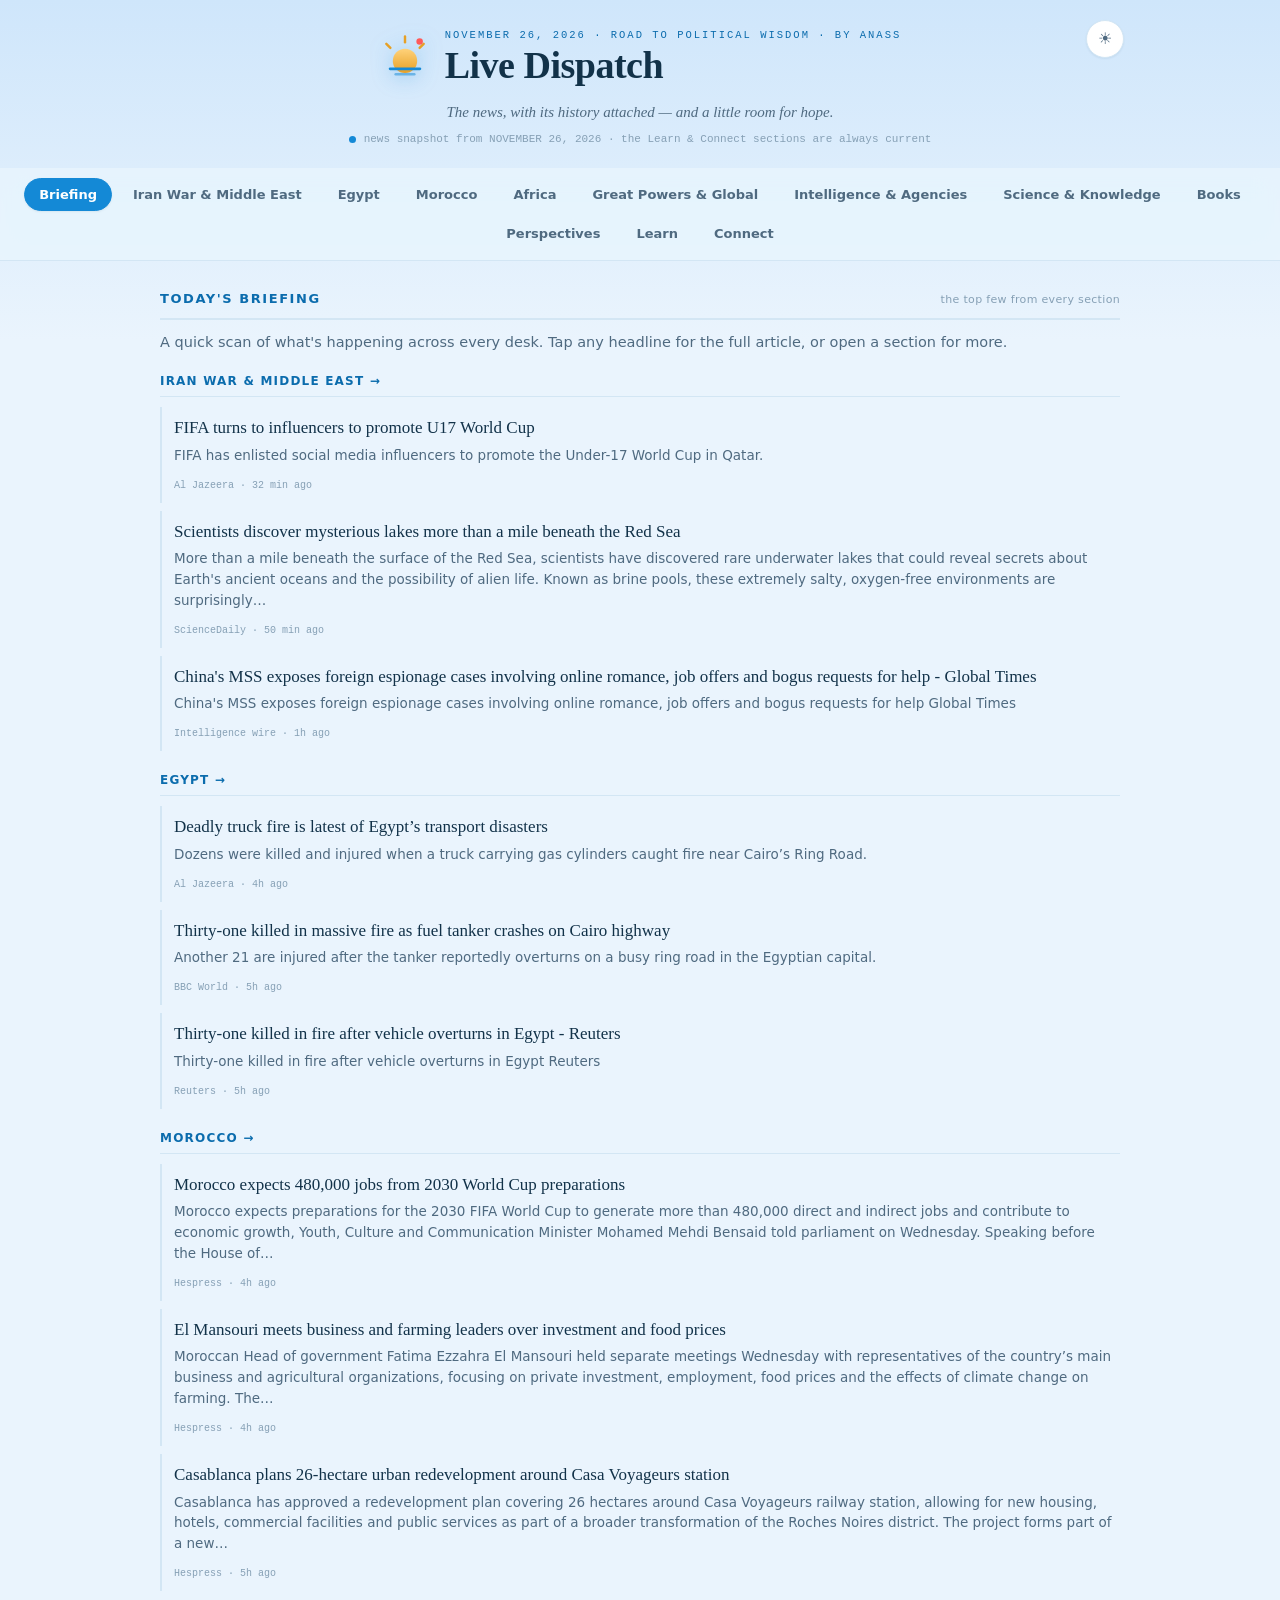
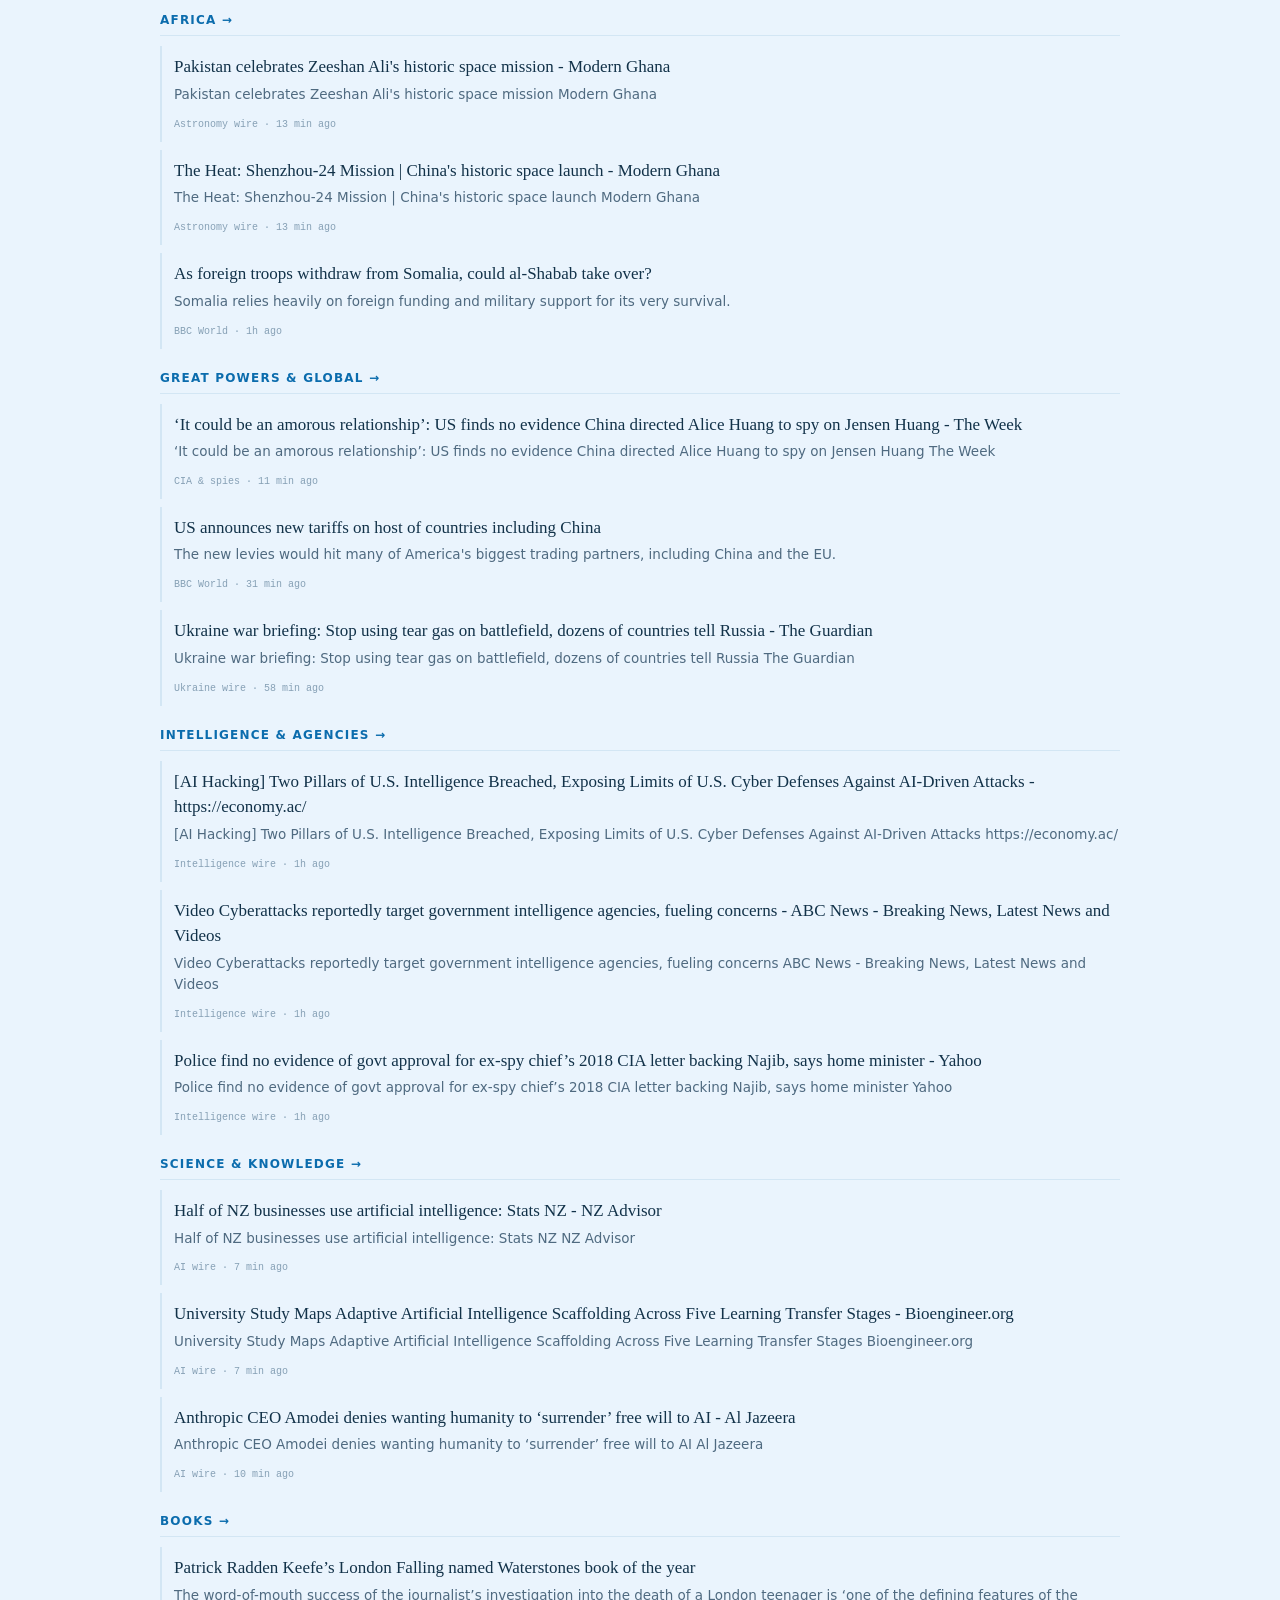
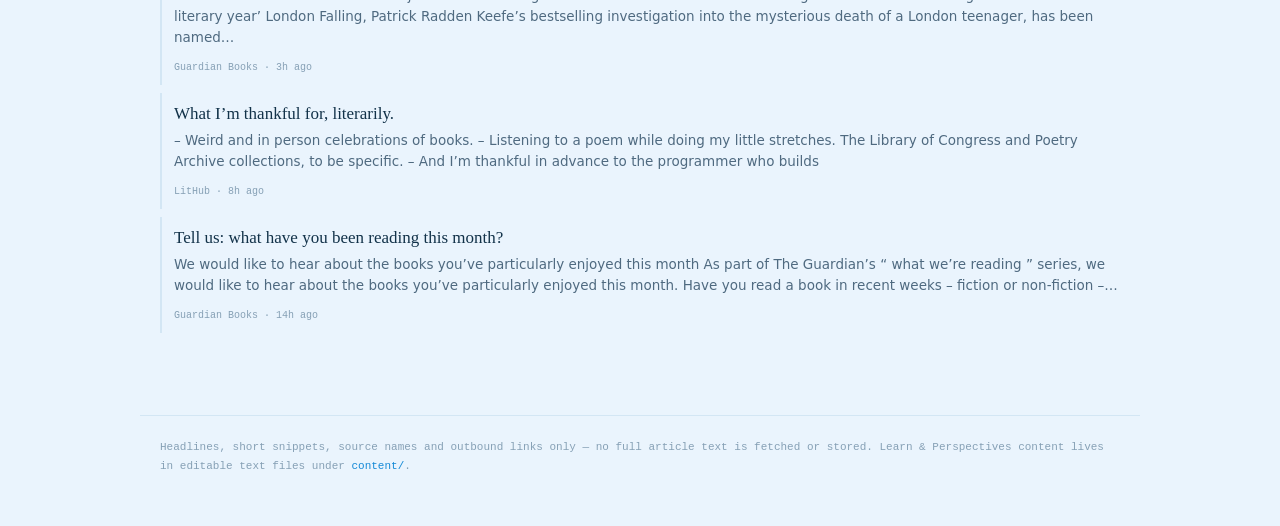
==== commit 18479b11: "Auto refresh news 2026-11-26 03:33 UTC" ====
--- a/docs/index.html
+++ b/docs/index.html
@@ -474,7 +474,7 @@
       </linearGradient></defs>
     </svg>
     <div class="brand-text">
-      <div class="kicker">NOVEMBER 25, 2026 · Road to political wisdom · by Anass</div>
+      <div class="kicker">NOVEMBER 26, 2026 · Road to political wisdom · by Anass</div>
       <h1>Live Dispatch</h1>
     </div>
   </div>
@@ -482,7 +482,7 @@
   <div class="status">
     <span class="dot"></span>
     
-      news snapshot from NOVEMBER 25, 2026 · the Learn &amp; Connect sections are always current
+      news snapshot from NOVEMBER 26, 2026 · the Learn &amp; Connect sections are always current
     
   </div>
   
@@ -523,21 +523,21 @@
       <button class="brief-head" data-jump="mideast">Iran War &amp; Middle East →</button>
       
       <div class="brief-item">
-        <a href="https://www.haaretz.com/us-news/2026-11-25/ty-article-magazine/.premium/the-trouble-with-zio-nazis-progressives-and-the-convergence-of-hate/000001a2-132c-ddf8-a5e2-5b3fba650000" target="_blank" rel="noopener noreferrer">The trouble with &#39;Zio&#39;: Nazis, progressives and the convergence of hate</a>
-        <p>Popularized by ex-KKK head David Duke, the &#39;Zio&#39; slur has seeped into U.S. progressive spaces. Is there now a meeting of minds, fueled by antisemitism and the Gaza and Iran wars, between political extremes?</p>
-        <span class="src">Haaretz · 14 min ago</span>
+        <a href="https://www.aljazeera.com/video/newsfeed/2026/11/26/fifa-turns-to-influencers-to-promote-u17-world-cup?traffic_source=rss" target="_blank" rel="noopener noreferrer">FIFA turns to influencers to promote U17 World Cup</a>
+        <p>FIFA has enlisted social media influencers to promote the Under-17 World Cup in Qatar.</p>
+        <span class="src">Al Jazeera · 32 min ago</span>
       </div>
       
       <div class="brief-item">
-        <a href="https://www.haaretz.com/israel-news/israel-politics/2026-11-25/ty-article/.premium/likud-appeals-election-results-no-evidence-of-bribery-or-widespread-fraud/000001a2-1380-d205-afa3-3ff7bfbb0000" target="_blank" rel="noopener noreferrer">Likud appeals election results despite no evidence of bribery or widespread fraud</a>
-        <p>Netanyahu&#39;s party calls to annul the election results in 120 polling stations. The party submitted affidavits regarding failures in dozens of polling stations in Arab communities, most of which concern the transfer of information about voter identity</p>
-        <span class="src">Haaretz · 15 min ago</span>
+        <a href="https://www.sciencedaily.com/releases/2026/11/261125045259.htm" target="_blank" rel="noopener noreferrer">Scientists discover mysterious lakes more than a mile beneath the Red Sea</a>
+        <p>More than a mile beneath the surface of the Red Sea, scientists have discovered rare underwater lakes that could reveal secrets about Earth&#39;s ancient oceans and the possibility of alien life. Known as brine pools, these extremely salty, oxygen-free environments are surprisingly…</p>
+        <span class="src">ScienceDaily · 50 min ago</span>
       </div>
       
       <div class="brief-item">
-        <a href="https://news.google.com/rss/articles/CBMijwFBVV95cUxQcmcwbXNOQVpwYk9jbFlzNHZmRmg2LUhFcWU5MWNCWU04NHFvd1A1MkQ4VEdlbFdxTlFTRFRsUlhXc2NXd1JyamhwekFFXzZJNV9Xdy05Z1BMcVgxUlM3cHQxNkhxSUp5dEx6TDNhejhfNlhBTkl3d2ZHdmw5bE5TV0x1ekd1XzRfNXU2aGJQNA?oc=5" target="_blank" rel="noopener noreferrer">Study: Israel Has an Estimated 90 Nuclear Warheads - Newsmax</a>
-        <p>Study: Israel Has an Estimated 90 Nuclear Warheads Newsmax</p>
-        <span class="src">Declassified archive · 26 min ago</span>
+        <a href="https://news.google.com/rss/articles/CBMiYkFVX3lxTFBWMUtXX2pjNGluajhMRDV3VVJzeFdhZjViOVZvTExfSTZIWXBuWXp4XzgtSWhfazFOSmRwNTh1OERvTUg2bTNWLVBlVDcyTEFPNVh3dXdCZnVuSVFRRi0wdUx3?oc=5" target="_blank" rel="noopener noreferrer">China&#39;s MSS exposes foreign espionage cases involving online romance, job offers and bogus requests for help - Global Times</a>
+        <p>China&#39;s MSS exposes foreign espionage cases involving online romance, job offers and bogus requests for help Global Times</p>
+        <span class="src">Intelligence wire · 1h ago</span>
       </div>
       
     </div>
@@ -546,21 +546,21 @@
       <button class="brief-head" data-jump="egypt">Egypt →</button>
       
       <div class="brief-item">
-        <a href="https://www.aljazeera.com/news/2026/11/25/at-least-30-killed-in-egypt-vehicle-fire-health-ministry-says?traffic_source=rss" target="_blank" rel="noopener noreferrer">At least 30 killed in Egypt vehicle fire, health ministry says</a>
-        <p>An additional 15 were injured in blaze of fire after vehicle carrying petroleum products flipped on a major road.</p>
-        <span class="src">Al Jazeera · 19 min ago</span>
+        <a href="https://www.aljazeera.com/video/newsfeed/2026/11/25/deadly-truck-fire-is-latest-of-egypts-transport-disasters?traffic_source=rss" target="_blank" rel="noopener noreferrer">Deadly truck fire is latest of Egypt’s transport disasters</a>
+        <p>Dozens were killed and injured when a truck carrying gas cylinders caught fire near Cairo’s Ring Road.</p>
+        <span class="src">Al Jazeera · 4h ago</span>
       </div>
       
       <div class="brief-item">
-        <a href="https://news.google.com/rss/articles/CBMigwFBVV95cUxNT1BXX2ppcnFHd3R4akxUdUxOUXFHYXFsR256MEljMmdUSFo0anNlSjd1T0FKQkU2V3Zwckw2RVRCNlF2M3VoMHlHMTZLdms5d2pwMHpkd1RVc284TGs2M0xhVUx5eXJtS0N5WHBqamJfdU9UQWVDdHdzU2hEeU9nM3VNNA?oc=5" target="_blank" rel="noopener noreferrer">FM, Scatec CEO Discuss Expanding Renewable Energy Cooperation - Sada Elbalad English</a>
-        <p>FM, Scatec CEO Discuss Expanding Renewable Energy Cooperation Sada Elbalad English</p>
-        <span class="src">Egypt wire · 3h ago</span>
+        <a href="https://www.bbc.co.uk/news/articles/cqy7rn30v314o?at_medium=RSS&amp;at_campaign=rss" target="_blank" rel="noopener noreferrer">Thirty-one killed in massive fire as fuel tanker crashes on Cairo highway</a>
+        <p>Another 21 are injured after the tanker reportedly overturns on a busy ring road in the Egyptian capital.</p>
+        <span class="src">BBC World · 5h ago</span>
       </div>
       
       <div class="brief-item">
-        <a href="https://news.google.com/rss/articles/CBMiiwFBVV95cUxQZ3JFV3dCNF9lcXlXSkZ4M3ZRcVVKTUZqWkZQbFhWbDd2ekxDZno4WnpjMTZGRGR2dGVic2s4Z1J6STA1N01ZNkpwS3puZEt2N3o1bGozM2lhei1wZFJEcHVHbzI0eUxUUjRTY0xlaVRmbXY2cGgxV1lJSlpqN21VRjRTVHlMVlFJREhn?oc=5" target="_blank" rel="noopener noreferrer">Egypt’s Economy Grows 4.9% Despite Geopolitical And Global Challenges - Sada Elbalad English</a>
-        <p>Egypt’s Economy Grows 4.9% Despite Geopolitical And Global Challenges Sada Elbalad English</p>
-        <span class="src">Egypt wire · 4h ago</span>
+        <a href="https://news.google.com/rss/articles/[base64]?oc=5" target="_blank" rel="noopener noreferrer">Thirty-one killed in fire after vehicle overturns in Egypt - Reuters</a>
+        <p>Thirty-one killed in fire after vehicle overturns in Egypt Reuters</p>
+        <span class="src">Reuters · 5h ago</span>
       </div>
       
     </div>
@@ -569,21 +569,21 @@
       <button class="brief-head" data-jump="morocco">Morocco →</button>
       
       <div class="brief-item">
-        <a href="https://en.hespress.com/149898-pay-to-join-recruit-to-earn-the-untamed-its-famous-ambassadors-under-investigation-for-pyramid-scheme-allegations.html" target="_blank" rel="noopener noreferrer">Pay to join, recruit to earn: The Untamed &amp; its famous ambassadors under investigation for pyramid scheme allegations</a>
-        <p>The Untamed Maroc, a cosmetics brand and company that garnered attention in the last year, is facing allegations of operating a pyramid scheme after people who joined its cosmetics sales network said they paid thousands of dirhams to participate but struggled to earn money from…</p>
-        <span class="src">Hespress · 14 min ago</span>
+        <a href="https://en.hespress.com/149927-morocco-expects-480000-jobs-from-2030-world-cup-preparations.html" target="_blank" rel="noopener noreferrer">Morocco expects 480,000 jobs from 2030 World Cup preparations</a>
+        <p>Morocco expects preparations for the 2030 FIFA World Cup to generate more than 480,000 direct and indirect jobs and contribute to economic growth, Youth, Culture and Communication Minister Mohamed Mehdi Bensaid told parliament on Wednesday. Speaking before the House of…</p>
+        <span class="src">Hespress · 4h ago</span>
       </div>
       
       <div class="brief-item">
-        <a href="https://en.hespress.com/149893-inheritance-rules-unchanged-in-new-family-code-reforms-says-ouahbi.html" target="_blank" rel="noopener noreferrer">Inheritance rules &#39;unchanged&#39; in new family code reforms, says Ouahbi</a>
-        <p>Morocco’s Justice Minister Abdellatif Ouahbi said Wednesday that the ongoing review of the Family Code would not alter definitive religious provisions or inheritance rules, stressing that the reform process must remain guided by King Mohammed VI’s instruction not to “make the…</p>
-        <span class="src">Hespress · 57 min ago</span>
+        <a href="https://en.hespress.com/149924-el-mansouri-meets-business-and-farming-leaders-over-investment-and-food-prices.html" target="_blank" rel="noopener noreferrer">El Mansouri meets business and farming leaders over investment and food prices</a>
+        <p>Moroccan Head of government Fatima Ezzahra El Mansouri held separate meetings Wednesday with representatives of the country’s main business and agricultural organizations, focusing on private investment, employment, food prices and the effects of climate change on farming. The…</p>
+        <span class="src">Hespress · 4h ago</span>
       </div>
       
       <div class="brief-item">
-        <a href="https://en.hespress.com/149891-morocco-expects-48000-jobs-from-2030-world-cup-preparations-minister-says.html" target="_blank" rel="noopener noreferrer">Morocco expects 48,000 jobs from 2030 World Cup preparations, Minister says</a>
-        <p>Morocco’s preparations to co-host the 2030 FIFA World Cup have been underway for more than two years, with infrastructure and investment projects now advancing at an accelerated pace, Youth, Culture and Communication Minister Mohamed Mehdi Bensaid said Wednesday. Speaking before…</p>
-        <span class="src">Hespress · 1h ago</span>
+        <a href="https://en.hespress.com/149922-casablanca-plans-26-hectare-urban-redevelopment-around-casa-voyageurs-station.html" target="_blank" rel="noopener noreferrer">Casablanca plans 26-hectare urban redevelopment around Casa Voyageurs station</a>
+        <p>Casablanca has approved a redevelopment plan covering 26 hectares around Casa Voyageurs railway station, allowing for new housing, hotels, commercial facilities and public services as part of a broader transformation of the Roches Noires district. The project forms part of a new…</p>
+        <span class="src">Hespress · 5h ago</span>
       </div>
       
     </div>
@@ -592,21 +592,21 @@
       <button class="brief-head" data-jump="africa">Africa →</button>
       
       <div class="brief-item">
-        <a href="https://www.nytimes.com/2026/11/25/world/middleeast/libya-ukraine-russia-haftar.html" target="_blank" rel="noopener noreferrer">Libyan Forces Threaten Retaliation Over Ukraine’s Attack on Russian Ships</a>
-        <p>The Ukrainian drone strike off Libya’s coast killed two Libyan naval officers, according to the forces controlling the country’s east.</p>
-        <span class="src">NYT Middle East · 11 min ago</span>
+        <a href="https://news.google.com/rss/articles/[base64]?oc=5" target="_blank" rel="noopener noreferrer">Pakistan celebrates Zeeshan Ali&#39;s historic space mission - Modern Ghana</a>
+        <p>Pakistan celebrates Zeeshan Ali&#39;s historic space mission Modern Ghana</p>
+        <span class="src">Astronomy wire · 13 min ago</span>
       </div>
       
       <div class="brief-item">
-        <a href="https://news.google.com/rss/articles/[base64]?oc=5" target="_blank" rel="noopener noreferrer">China space mission sends Pakistan’s first astronaut to orbit - Modern Ghana</a>
-        <p>China space mission sends Pakistan’s first astronaut to orbit Modern Ghana</p>
-        <span class="src">Astronomy wire · 44 min ago</span>
+        <a href="https://news.google.com/rss/articles/[base64]?oc=5" target="_blank" rel="noopener noreferrer">The Heat: Shenzhou-24 Mission | China&#39;s historic space launch - Modern Ghana</a>
+        <p>The Heat: Shenzhou-24 Mission | China&#39;s historic space launch Modern Ghana</p>
+        <span class="src">Astronomy wire · 13 min ago</span>
       </div>
       
       <div class="brief-item">
-        <a href="http://www.africanews.com/2026/11/25/greece-14000-march-in-athens-against-rising-living-costs/" target="_blank" rel="noopener noreferrer">Greece: 14,000 march in Athens against rising living costs</a>
-        <p>Thousands demonstrated across Greece on Wednesday 25 November 2026 during a 24-hour strike against rising living costs and stagnant wages. The industrial action disrupted metro services, grounded flights and kept ferries in port.</p>
-        <span class="src">Africanews · 53 min ago</span>
+        <a href="https://www.bbc.co.uk/news/articles/ck62y23z58yeo?at_medium=RSS&amp;at_campaign=rss" target="_blank" rel="noopener noreferrer">As foreign troops withdraw from Somalia, could al-Shabab take over?</a>
+        <p>Somalia relies heavily on foreign funding and military support for its very survival.</p>
+        <span class="src">BBC World · 1h ago</span>
       </div>
       
     </div>
@@ -615,21 +615,21 @@
       <button class="brief-head" data-jump="global">Great Powers &amp; Global →</button>
       
       <div class="brief-item">
-        <a href="https://news.google.com/rss/articles/CBMikAFBVV95cUxQbXo0c19XYmczbkxiUUNQektZVWpOU2VHRFFfcnpZZlN5aWhkTEhrcXFOQ1hIc09Cc3YzREU3MFJQLXhWZnlsc2tJMlowUVZKNWV5N0NmTDVNM0tYTFVwSTBpRkFzNllsQ1lDUWNtWV95YkswbGN1dEVPcU9ibzlkYUJ2cExwOXJvdElJN2lJbWE?oc=5" target="_blank" rel="noopener noreferrer">Putin Says Ukraine Ignored Trump&#39;s Plea To Stop Oil Attacks. Kyiv Tells Him To &#39;Stop Complaining.&#39; - International Business Times</a>
-        <p>Putin Says Ukraine Ignored Trump&#39;s Plea To Stop Oil Attacks. Kyiv Tells Him To &#39;Stop Complaining.&#39; International Business Times</p>
-        <span class="src">Ukraine wire · 1 min ago</span>
+        <a href="https://news.google.com/rss/articles/[base64]?oc=5" target="_blank" rel="noopener noreferrer">‘It could be an amorous relationship’: US finds no evidence China directed Alice Huang to spy on Jensen Huang - The Week</a>
+        <p>‘It could be an amorous relationship’: US finds no evidence China directed Alice Huang to spy on Jensen Huang The Week</p>
+        <span class="src">CIA &amp; spies · 11 min ago</span>
       </div>
       
       <div class="brief-item">
-        <a href="https://www.aljazeera.com/economy/2026/11/25/world-reacts-to-trumps-new-tariffs-as-us-stocks-tumble?traffic_source=rss" target="_blank" rel="noopener noreferrer">World reacts to Trump’s new tariffs as US stocks tumble</a>
-        <p>The new levies come after an eight-month investigation launched by the United States Trade Representative.</p>
-        <span class="src">Al Jazeera · 15 min ago</span>
+        <a href="https://www.bbc.co.uk/news/articles/c893r9ke5p97o?at_medium=RSS&amp;at_campaign=rss" target="_blank" rel="noopener noreferrer">US announces new tariffs on host of countries including China</a>
+        <p>The new levies would hit many of America&#39;s biggest trading partners, including China and the EU.</p>
+        <span class="src">BBC World · 31 min ago</span>
       </div>
       
       <div class="brief-item">
-        <a href="https://news.google.com/rss/articles/[base64]?oc=5" target="_blank" rel="noopener noreferrer">Ukraine war latest: Poland plans no-fly zone near Ukraine border, asks NATO to intercept Russian missiles over Ukraine - The Kyiv Independent</a>
-        <p>Ukraine war latest: Poland plans no-fly zone near Ukraine border, asks NATO to intercept Russian missiles over Ukraine The Kyiv Independent</p>
-        <span class="src">Ukraine wire · 21 min ago</span>
+        <a href="https://news.google.com/rss/articles/[base64]?oc=5" target="_blank" rel="noopener noreferrer">Ukraine war briefing: Stop using tear gas on battlefield, dozens of countries tell Russia - The Guardian</a>
+        <p>Ukraine war briefing: Stop using tear gas on battlefield, dozens of countries tell Russia The Guardian</p>
+        <span class="src">Ukraine wire · 58 min ago</span>
       </div>
       
     </div>
@@ -638,21 +638,21 @@
       <button class="brief-head" data-jump="intel">Intelligence &amp; Agencies →</button>
       
       <div class="brief-item">
-        <a href="https://news.google.com/rss/articles/[base64]?oc=5" target="_blank" rel="noopener noreferrer">Treasury probes &#39;cybersecurity incident,&#39; unauthorized access to financial crimes bureau - WCTI</a>
-        <p>Treasury probes &#39;cybersecurity incident,&#39; unauthorized access to financial crimes bureau WCTI</p>
-        <span class="src">Intelligence wire · 3 min ago</span>
+        <a href="https://news.google.com/rss/articles/CBMiV0FVX3lxTE1BNElXa1lRVVlPUjFUN1V4QkpaLUluWHNDNjFkbC1kbXYxY1d0aFNHNnJ2SDc4U0Y5QkpHWkdGZ05WVnFuVXRtdWZTN21WRkN6YlppOF9BTQ?oc=5" target="_blank" rel="noopener noreferrer">[AI Hacking] Two Pillars of U.S. Intelligence Breached, Exposing Limits of U.S. Cyber Defenses Against AI-Driven Attacks - https://economy.ac/</a>
+        <p>[AI Hacking] Two Pillars of U.S. Intelligence Breached, Exposing Limits of U.S. Cyber Defenses Against AI-Driven Attacks https://economy.ac/</p>
+        <span class="src">Intelligence wire · 1h ago</span>
       </div>
       
       <div class="brief-item">
-        <a href="https://news.google.com/rss/articles/[base64]?oc=5" target="_blank" rel="noopener noreferrer">11/25/26 National Security and Korean News and Commentary - Small Wars Journal</a>
-        <p>11/25/26 National Security and Korean News and Commentary Small Wars Journal</p>
-        <span class="src">Intelligence wire · 14 min ago</span>
+        <a href="https://news.google.com/rss/articles/CBMiTEFVX3lxTE1iTVQwRHFKbGgyRy1pNXc1aEpIZXp6V1FvdlRWcFY4ajh4Y0Q2SmRfNHJHajdiZDk0VENrSEt2aFVNdjNGVFp3aVFvVWM?oc=5" target="_blank" rel="noopener noreferrer">Video Cyberattacks reportedly target government intelligence agencies, fueling concerns - ABC News - Breaking News, Latest News and Videos</a>
+        <p>Video Cyberattacks reportedly target government intelligence agencies, fueling concerns ABC News - Breaking News, Latest News and Videos</p>
+        <span class="src">Intelligence wire · 1h ago</span>
       </div>
       
       <div class="brief-item">
-        <a href="https://news.google.com/rss/articles/[base64]?oc=5" target="_blank" rel="noopener noreferrer">Hackers Breach Unclassified CIA and ODNI Open-Source Intelligence System - Security Boulevard</a>
-        <p>Hackers Breach Unclassified CIA and ODNI Open-Source Intelligence System Security Boulevard</p>
-        <span class="src">Intelligence wire · 16 min ago</span>
+        <a href="https://news.google.com/rss/articles/CBMihgFBVV95cUxOS2FuS0xhX2RmTXFJM1dfQ0hFWE1Gam1hSm02dHBOZHdGUVMxeF9za19HSVR1UjN3VjVoM0ZVckxNM1JXamVNZlNpSEcwaElDMElScnBGa3NwVVhsZFJzd1NLWXlBMjNyeHFEOS01LUxxVmpIOWoxWmRZOFgyT2xUVXpXaW9ZUQ?oc=5" target="_blank" rel="noopener noreferrer">Police find no evidence of govt approval for ex-spy chief’s 2018 CIA letter backing Najib, says home minister - Yahoo</a>
+        <p>Police find no evidence of govt approval for ex-spy chief’s 2018 CIA letter backing Najib, says home minister Yahoo</p>
+        <span class="src">Intelligence wire · 1h ago</span>
       </div>
       
     </div>
@@ -661,21 +661,21 @@
       <button class="brief-head" data-jump="science">Science &amp; Knowledge →</button>
       
       <div class="brief-item">
-        <a href="https://news.google.com/rss/articles/[base64]?oc=5" target="_blank" rel="noopener noreferrer">5 ransomware recovery technologies you should know about in 2027 and beyond - TechRadar</a>
-        <p>5 ransomware recovery technologies you should know about in 2027 and beyond TechRadar</p>
-        <span class="src">Cybersecurity wire · 7 min ago</span>
+        <a href="https://news.google.com/rss/articles/[base64]?oc=5" target="_blank" rel="noopener noreferrer">Half of NZ businesses use artificial intelligence: Stats NZ - NZ Advisor</a>
+        <p>Half of NZ businesses use artificial intelligence: Stats NZ NZ Advisor</p>
+        <span class="src">AI wire · 7 min ago</span>
       </div>
       
       <div class="brief-item">
-        <a href="https://news.google.com/rss/articles/[base64]?oc=5" target="_blank" rel="noopener noreferrer">What to watch for after the new 1Password data breach - AppleInsider</a>
-        <p>What to watch for after the new 1Password data breach AppleInsider</p>
-        <span class="src">Cybersecurity wire · 9 min ago</span>
+        <a href="https://news.google.com/rss/articles/[base64]?oc=5" target="_blank" rel="noopener noreferrer">University Study Maps Adaptive Artificial Intelligence Scaffolding Across Five Learning Transfer Stages - Bioengineer.org</a>
+        <p>University Study Maps Adaptive Artificial Intelligence Scaffolding Across Five Learning Transfer Stages Bioengineer.org</p>
+        <span class="src">AI wire · 7 min ago</span>
       </div>
       
       <div class="brief-item">
-        <a href="https://news.google.com/rss/articles/[base64]?oc=5" target="_blank" rel="noopener noreferrer">Data breach involving Board of Education server in Manchester school district under investigation - Hartford Courant</a>
-        <p>Data breach involving Board of Education server in Manchester school district under investigation Hartford Courant</p>
-        <span class="src">Cybersecurity wire · 9 min ago</span>
+        <a href="https://news.google.com/rss/articles/[base64]?oc=5" target="_blank" rel="noopener noreferrer">Anthropic CEO Amodei denies wanting humanity to ‘surrender’ free will to AI - Al Jazeera</a>
+        <p>Anthropic CEO Amodei denies wanting humanity to ‘surrender’ free will to AI Al Jazeera</p>
+        <span class="src">AI wire · 10 min ago</span>
       </div>
       
     </div>
@@ -684,21 +684,21 @@
       <button class="brief-head" data-jump="books">Books →</button>
       
       <div class="brief-item">
+        <a href="https://www.theguardian.com/books/2026/nov/26/patrick-radden-keefes-london-falling-named-waterstones-book-of-the-year" target="_blank" rel="noopener noreferrer">Patrick Radden Keefe’s London Falling named Waterstones book of the year</a>
+        <p>The word-of-mouth success of the journalist’s investigation into the death of a London teenager is ‘one of the defining features of the literary year’ London Falling, Patrick Radden Keefe’s bestselling investigation into the mysterious death of a London teenager, has been named…</p>
+        <span class="src">Guardian Books · 3h ago</span>
+      </div>
+      
+      <div class="brief-item">
         <a href="https://lithub.com/what-im-thankful-for-literarily/" target="_blank" rel="noopener noreferrer">What I’m thankful for, literarily.</a>
         <p>– Weird and in person celebrations of books. – Listening to a poem while doing my little stretches. The Library of Congress and Poetry Archive collections, to be specific. – And I’m thankful in advance to the programmer who builds</p>
-        <span class="src">LitHub · 20 min ago</span>
+        <span class="src">LitHub · 8h ago</span>
       </div>
       
       <div class="brief-item">
         <a href="https://www.theguardian.com/books/2022/feb/23/tell-us-what-have-you-been-reading-this-month" target="_blank" rel="noopener noreferrer">Tell us: what have you been reading this month?</a>
         <p>We would like to hear about the books you’ve particularly enjoyed this month As part of The Guardian’s “ what we’re reading ” series, we would like to hear about the books you’ve particularly enjoyed this month. Have you read a book in recent weeks – fiction or non-fiction –…</p>
-        <span class="src">Guardian Books · 6h ago</span>
-      </div>
-      
-      <div class="brief-item">
-        <a href="https://www.theguardian.com/books/2026/nov/25/the-4thwrite-short-story-prize-winner-a-tale-of-teenage-girlhood" target="_blank" rel="noopener noreferrer">The 4thWrite short story prize winner – a tale of teenage girlhood</a>
-        <p>Read Darkroom by Meher Iqbal – this year’s winner of the Guardian and publisher 4th Estate’s award for unpublished writers of colour Meher Iqbal wins 2026 4thWrite prize with ‘evocative’ coming-of-age story • Content warning: This story includes a description of a sexual assault…</p>
-        <span class="src">Guardian Books · 6h ago</span>
+        <span class="src">Guardian Books · 14h ago</span>
       </div>
       
     </div>
@@ -715,282 +715,282 @@
           
           <article class="story">
             
+            <h3><a href="https://www.aljazeera.com/video/newsfeed/2026/11/26/fifa-turns-to-influencers-to-promote-u17-world-cup?traffic_source=rss" target="_blank" rel="noopener noreferrer">FIFA turns to influencers to promote U17 World Cup</a></h3>
+            <p>FIFA has enlisted social media influencers to promote the Under-17 World Cup in Qatar.</p>
+            <span class="src">Al Jazeera · 32 min ago</span>
+          </article>
+          
+          <article class="story">
+            
+            <h3><a href="https://www.sciencedaily.com/releases/2026/11/261125045259.htm" target="_blank" rel="noopener noreferrer">Scientists discover mysterious lakes more than a mile beneath the Red Sea</a></h3>
+            <p>More than a mile beneath the surface of the Red Sea, scientists have discovered rare underwater lakes that could reveal secrets about Earth&#39;s ancient oceans and the possibility of alien life. Known as brine pools, these extremely salty, oxygen-free environments are surprisingly…</p>
+            <span class="src">ScienceDaily · 50 min ago</span>
+          </article>
+          
+          <article class="story">
+            
+            <h3><a href="https://news.google.com/rss/articles/CBMiYkFVX3lxTFBWMUtXX2pjNGluajhMRDV3VVJzeFdhZjViOVZvTExfSTZIWXBuWXp4XzgtSWhfazFOSmRwNTh1OERvTUg2bTNWLVBlVDcyTEFPNVh3dXdCZnVuSVFRRi0wdUx3?oc=5" target="_blank" rel="noopener noreferrer">China&#39;s MSS exposes foreign espionage cases involving online romance, job offers and bogus requests for help - Global Times</a></h3>
+            <p>China&#39;s MSS exposes foreign espionage cases involving online romance, job offers and bogus requests for help Global Times</p>
+            <span class="src">Intelligence wire · via Google News · 1h ago</span>
+          </article>
+          
+          <article class="story">
+            
+            <h3><a href="https://www.aljazeera.com/video/newsfeed/2026/11/26/judges-recommend-prosecutors-end-corruption-case-against-netanyahu?traffic_source=rss" target="_blank" rel="noopener noreferrer">Judges recommend prosecutors end corruption case against Netanyahu</a></h3>
+            <p>Israeli judges have ruled there is little prospect Benjamin Netanyahu will be convicted of corruption.</p>
+            <span class="src">Al Jazeera · 2h ago</span>
+          </article>
+          
+          <article class="story">
+            
+            <h3><a href="https://www.haaretz.com/us-news/2026-11-26/ty-article/.premium/hundreds-face-off-outside-brooklyn-kosher-deli-over-israeli-real-estate-event/000001a2-1500-d0bc-a1bb-1ffa89b50000" target="_blank" rel="noopener noreferrer">Hundreds face off outside Brooklyn kosher deli hosting Israeli real estate event</a></h3>
+            <p>Pro-Palestinian protesters target Mayor Zohran Mamdani over real estate event, which organizers say did not sell settlement properties, while counter-protesters rally outside</p>
+            <span class="src">Haaretz · 2h ago</span>
+          </article>
+          
+          <article class="story">
+            
+            <h3><a href="https://www.aljazeera.com/video/newsfeed/2026/11/26/isil-blamed-for-multiple-suicide-attacks-in-syria?traffic_source=rss" target="_blank" rel="noopener noreferrer">ISIL blamed for multiple suicide attacks in Syria</a></h3>
+            <p>ISIL suicide attack kills two in an assault on a security post in northeastern Syria.</p>
+            <span class="src">Al Jazeera · 2h ago</span>
+          </article>
+          
+          <article class="story">
+            
+            <h3><a href="https://www.aljazeera.com/news/2026/11/26/two-syrian-security-personnel-killed-in-isil-suicide-attack?traffic_source=rss" target="_blank" rel="noopener noreferrer">Two Syrian security personnel killed in ISIL suicide attack</a></h3>
+            <p>Syrian forces say the attack in northeastern Syria&#39;s city of Hasakah involved four assailants who were all killed.</p>
+            <span class="src">Al Jazeera · 2h ago</span>
+          </article>
+          
+          <article class="story">
+            
+            <h3><a href="https://www.haaretz.com/israel-news/israel-politics/2026-11-26/ty-article/.premium/high-court-ruling-on-jewish-terror-risks-creating-a-dangerous-illusion-of-action/000001a2-143d-dddf-a7ff-9ebfb8090000" target="_blank" rel="noopener noreferrer">High Court ruling on Jewish terror risks creating a dangerous illusion of action</a></h3>
+            <p>Without clear guidance to the security forces and a reckoning with the settlements, Jewish pogroms against Palestinians will go on</p>
+            <span class="src">Haaretz · 3h ago</span>
+          </article>
+          
+          <article class="story">
+            
+            <h3><a href="https://www.aljazeera.com/news/liveblog/2026/11/26/iran-war-live-explosion-rocks-sanaa-missiles-intercepted-over-riyadh?traffic_source=rss" target="_blank" rel="noopener noreferrer">Iran war live: Explosion rocks Sanaa; missiles intercepted over Riyadh</a></h3>
+            <p>A blast hits Sanaa after air strikes near the airport, as the Saudi coalition intercepts missiles over Riyadh.</p>
+            <span class="src">Al Jazeera · 3h ago</span>
+          </article>
+          
+          <article class="story">
+            
+            <h3><a href="https://www.aljazeera.com/news/2026/11/25/houthis-target-saudi-arabias-red-sea-ports-as-strikes-escalate?traffic_source=rss" target="_blank" rel="noopener noreferrer">Houthis target Saudi Arabia’s Red Sea ports as strikes escalate</a></h3>
+            <p>Explosion reported in Sanaa after Saudi air defenses intercept ballistic missiles targeting Riyadh.</p>
+            <span class="src">Al Jazeera · 3h ago</span>
+          </article>
+          
+          <article class="story">
+            
+            <h3><a href="https://www.haaretz.com/us-news/2026-11-26/ty-article/.premium/josh-shapiro-ramps-up-criticism-of-israel-ahead-of-possible-2028-run/000001a2-14bf-d62f-a5ff-dfff53fa0000" target="_blank" rel="noopener noreferrer">Josh Shapiro ramps up criticism of Israel ahead of possible 2028 run</a></h3>
+            <p>Pennsylvania governor Shapiro says Washington should have done more to rein in Netanyahu during the Gaza war and now supports ending U.S. military aid to Israel</p>
+            <span class="src">Haaretz · 5h ago</span>
+          </article>
+          
+          <article class="story">
+            
+            <h3><a href="https://news.google.com/rss/articles/[base64]?oc=5" target="_blank" rel="noopener noreferrer">Iran-Contra At 40: The Scandal That Shook Reagan’s America - tovima.com</a></h3>
+            <p>Iran-Contra At 40: The Scandal That Shook Reagan’s America tovima.com</p>
+            <span class="src">Declassified archive · via Google News · archive drops · 5h ago</span>
+          </article>
+          
+          <article class="story">
+            
+            <h3><a href="https://www.haaretz.com/opinion/editorial/2026-11-25/ty-article-opinion/netanyahu-trial-judges-chose-the-easy-way-out-the-attorney-general-must-say-no/000001a2-1493-d62f-a5ff-dfdbb1a00000" target="_blank" rel="noopener noreferrer">Netanyahu trial judges chose the easy way out. The attorney general must say no</a></h3>
+            
+            <span class="src">Haaretz · 5h ago</span>
+          </article>
+          
+          <article class="story">
+            
+            <h3><a href="http://www.africanews.com/2026/11/25/mozambique-advance-to-round-of-32-after-2-2-draw-with-australia/" target="_blank" rel="noopener noreferrer">Mozambique advance to Round of 32 after 2-2 draw with Australia</a></h3>
+            <p>Mozambique have booked their place in the Round of 32 at the FIFA Under-17 World Cup in Qatar after drawing 2-2 with Australia in Group C.</p>
+            <span class="src">Africanews · 5h ago</span>
+          </article>
+          
+          <article class="story hopeful">
+            <span class="glimmer" title="A de-escalation / hope story">◗ glimmer</span>
+            <h3><a href="https://www.haaretz.com/us-news/2026-11-25/ty-article/.premium/bob-woodward-netanyahu-helped-trace-beirut-barracks-bombing-funds-to-iran/000001a2-148d-d0a2-afb7-569fd1310000" target="_blank" rel="noopener noreferrer">Bob Woodward says Netanyahu helped him trace funding for Beirut barracks bombing to Iran</a></h3>
+            <p>Then an Israeli diplomat in Washington, Netanyahu pointed Woodward to an officer the reporter credits in his new memoir with giving the Washington Post &#39;our big breakthrough&#39; in its investigation of the deadly 1983 attack</p>
+            <span class="src">Haaretz · 5h ago</span>
+          </article>
+          
+          <article class="story">
+            
+            <h3><a href="https://www.haaretz.com/opinion/2026-11-25/ty-article-opinion/.premium/not-netanyahus-judges-netanyahus-lackeys/000001a2-1431-d0bc-a1bb-1efb62840000" target="_blank" rel="noopener noreferrer">Not Netanyahu&#39;s judges, Netanyahu&#39;s lackeys</a></h3>
+            <p>After years of enabling Netanyahu&#39;s defense and allowing witnesses to be harassed, the Jerusalem District Court judges are trying to evade their duty to deliver a verdict on the prime minister&#39;s corruption charges</p>
+            <span class="src">Haaretz · 6h ago</span>
+          </article>
+          
+          <article class="story">
+            
+            <h3><a href="https://www.haaretz.com/opinion/2026-11-25/ty-article-opinion/.premium/echoes-of-classic-antisemitism-on-israeli-tv/000001a2-13fd-d62f-a5ff-dffdee660000" target="_blank" rel="noopener noreferrer">Echoes of classic antisemitism on Israeli TV</a></h3>
+            <p>In a regime based on supremacy, there&#39;s no contradiction in depicting a minority as both inferior and a threat to the state</p>
+            <span class="src">Haaretz · 6h ago</span>
+          </article>
+          
+          <article class="story">
+            
+            <h3><a href="https://www.haaretz.com/us-news/2026-11-25/ty-article-magazine/.premium/gov-pritzker-opts-out-of-education-program-frustrating-jewish-leaders/000001a2-1410-d22a-a1bb-153380510000" target="_blank" rel="noopener noreferrer">Pritzker opts Illinois out of education tax credit program, frustrating Jewish leaders</a></h3>
+            <p>Gov. JB Pritzker said the tax credit was like a &#39;voucher program&#39; that would redirect funds to private schools. Chicago&#39;s Jewish federation said the program would not have harmed public school budgets</p>
+            <span class="src">Haaretz · 6h ago</span>
+          </article>
+          
+          <article class="story">
+            
+            <h3><a href="https://www.aljazeera.com/news/2026/11/25/winter-rains-threaten-1000-gaza-shelter-sites-councils-warn?traffic_source=rss" target="_blank" rel="noopener noreferrer">Winter rains threaten 1,000 Gaza shelter sites, councils warn</a></h3>
+            <p>About 200,000 tents need replacing, Gaza’s municipalities say, as the EU urges Israel to reopen all crossings.</p>
+            <span class="src">Al Jazeera · 6h ago</span>
+          </article>
+          
+          <article class="story">
+            
+            <h3><a href="https://www.nytimes.com/2026/11/25/world/middleeast/judges-israel-corruption-case-netanyahu.html" target="_blank" rel="noopener noreferrer">Judges in Israel Suggest Dropping Key Corruption Case Against Netanyahu</a></h3>
+            <p>Prime Minister Benjamin Netanyahu is accused of bribery, fraud and breach of trust in a long-running trial that has divided the country. He denies all wrongdoing.</p>
+            <span class="src">NYT Middle East · 6h ago</span>
+          </article>
+          
+          <article class="story">
+            
+            <h3><a href="https://www.haaretz.com/israel-news/2026-11-25/ty-article/.premium/netanyahus-judges-want-an-exit-the-attorney-general-must-not-give-them-one/000001a2-1413-d0bc-a1bb-1efb19a40000" target="_blank" rel="noopener noreferrer">Netanyahu&#39;s judges have become blind to his corruption</a></h3>
+            <p>Under the three-judge panel overseeing his corruption trial, Netanyahu has seen his dream come true. There is only one way the attorney general should respond to the judges&#39; bombshell proposal</p>
+            <span class="src">Haaretz · 6h ago</span>
+          </article>
+          
+          <article class="story">
+            
+            <h3><a href="https://www.aljazeera.com/news/2026/11/25/netanyahu-says-corruption-trial-must-end-as-court-suggests-dropping-case?traffic_source=rss" target="_blank" rel="noopener noreferrer">Netanyahu says corruption trial ‘must end’ as court suggests dropping case</a></h3>
+            <p>The judges&#39; recommendations came as Israel&#39;s longest-serving prime minister fights for his political survival.</p>
+            <span class="src">Al Jazeera · 7h ago</span>
+          </article>
+          
+          <article class="story">
+            
+            <h3><a href="https://news.google.com/rss/articles/[base64]?oc=5" target="_blank" rel="noopener noreferrer">Israeli judges recommend prosecutors drop one bribery case against Netanyahu - Reuters</a></h3>
+            <p>Israeli judges recommend prosecutors drop one bribery case against Netanyahu Reuters</p>
+            <span class="src">Reuters · via Google News · 7h ago</span>
+          </article>
+          
+          <article class="story">
+            
+            <h3><a href="https://www.haaretz.com/us-news/2026-11-25/ty-article-magazine/.premium/he-blew-the-whistle-on-the-cia-his-mossad-stories-made-him-a-tiktok-star/000001a2-136f-d8f5-affb-f77f1edb0000" target="_blank" rel="noopener noreferrer">John Kiriakou once blew the whistle on the CIA. His stories about Mossad made him a Tiktok star</a></h3>
+            <p>John Kiriakou&#39;s stories about Israeli intelligence have won him a young online following and frequent guest spots on Tucker Carlson and Theo Von. Antisemitism researchers warn that his credentials lend weight to conspiracy theories about Israel</p>
+            <span class="src">Haaretz · 7h ago</span>
+          </article>
+          
+          <article class="story">
+            
+            <h3><a href="https://www.bbc.co.uk/news/articles/cxj05mv723r2o?at_medium=RSS&amp;at_campaign=rss" target="_blank" rel="noopener noreferrer">Israeli judges recommend dropping most serious charges against Netanyahu</a></h3>
+            <p>The Israeli PM says his trial should end after judges said there was little chance of conviction in one of three cases.</p>
+            <span class="src">BBC World · 7h ago</span>
+          </article>
+          
+          <article class="story">
+            
+            <h3><a href="https://www.haaretz.com/gaza/2026-11-25/ty-article/.premium/top-un-official-israels-actions-threaten-palestinians-continued-existence/000001a2-13e8-d809-adef-7becae440000" target="_blank" rel="noopener noreferrer">UN Human Rights chief: Israel&#39;s actions threaten Palestinians&#39; &#39;continued existence as a group&#39;</a></h3>
+            <p>Volker Türk&#39;s latest warnings came days after an Oxfam report said Israel&#39;s war has turned the entire Gaza Strip into a &#39;toxic wasteland, threatening human survival&#39;</p>
+            <span class="src">Haaretz · 8h ago</span>
+          </article>
+          
+          <article class="story">
+            
             <h3><a href="https://www.haaretz.com/us-news/2026-11-25/ty-article-magazine/.premium/the-trouble-with-zio-nazis-progressives-and-the-convergence-of-hate/000001a2-132c-ddf8-a5e2-5b3fba650000" target="_blank" rel="noopener noreferrer">The trouble with &#39;Zio&#39;: Nazis, progressives and the convergence of hate</a></h3>
             <p>Popularized by ex-KKK head David Duke, the &#39;Zio&#39; slur has seeped into U.S. progressive spaces. Is there now a meeting of minds, fueled by antisemitism and the Gaza and Iran wars, between political extremes?</p>
-            <span class="src">Haaretz · 14 min ago</span>
-          </article>
-          
-          <article class="story">
-            
-            <h3><a href="https://www.haaretz.com/israel-news/israel-politics/2026-11-25/ty-article/.premium/likud-appeals-election-results-no-evidence-of-bribery-or-widespread-fraud/000001a2-1380-d205-afa3-3ff7bfbb0000" target="_blank" rel="noopener noreferrer">Likud appeals election results despite no evidence of bribery or widespread fraud</a></h3>
+            <span class="src">Haaretz · 8h ago</span>
+          </article>
+          
+          <article class="story">
+            
+            <h3><a href="https://www.haaretz.com/israel-news/israel-politics/2026-11-25/ty-article/.premium/likud-appeals-election-results-no-evidence-of-bribery-or-widespread-fraud/000001a2-1380-d205-afa3-3ff7bfbb0000" target="_blank" rel="noopener noreferrer">Likud appeals election results despite no evidence of fraud</a></h3>
             <p>Netanyahu&#39;s party calls to annul the election results in 120 polling stations. The party submitted affidavits regarding failures in dozens of polling stations in Arab communities, most of which concern the transfer of information about voter identity</p>
-            <span class="src">Haaretz · 15 min ago</span>
+            <span class="src">Haaretz · 8h ago</span>
           </article>
           
           <article class="story">
             
             <h3><a href="https://news.google.com/rss/articles/CBMijwFBVV95cUxQcmcwbXNOQVpwYk9jbFlzNHZmRmg2LUhFcWU5MWNCWU04NHFvd1A1MkQ4VEdlbFdxTlFTRFRsUlhXc2NXd1JyamhwekFFXzZJNV9Xdy05Z1BMcVgxUlM3cHQxNkhxSUp5dEx6TDNhejhfNlhBTkl3d2ZHdmw5bE5TV0x1ekd1XzRfNXU2aGJQNA?oc=5" target="_blank" rel="noopener noreferrer">Study: Israel Has an Estimated 90 Nuclear Warheads - Newsmax</a></h3>
             <p>Study: Israel Has an Estimated 90 Nuclear Warheads Newsmax</p>
-            <span class="src">Declassified archive · via Google News · archive drops · 26 min ago</span>
+            <span class="src">Declassified archive · via Google News · archive drops · 8h ago</span>
           </article>
           
           <article class="story">
             
             <h3><a href="https://news.google.com/rss/articles/[base64]?oc=5" target="_blank" rel="noopener noreferrer">Israeli opposition advances October 7 attack probe opposed by Netanyahu - Reuters</a></h3>
             <p>Israeli opposition advances October 7 attack probe opposed by Netanyahu Reuters</p>
-            <span class="src">Reuters · via Google News · 29 min ago</span>
+            <span class="src">Reuters · via Google News · 8h ago</span>
           </article>
           
           <article class="story">
             
             <h3><a href="https://news.google.com/rss/articles/CBMibkFVX3lxTE1uVVJfYkM0UkdzWDZQbWM3bkdKa21sZEJISEdRLWoyM19kV2JKTUdreXJHc3NQUzUyanFqMkEzSTdmcXBXNUdaUUhxV2V4LU1aVVdjV2M0VTRyOEJmOGxEbXNpcHlxX3J5OHB4djlR?oc=5" target="_blank" rel="noopener noreferrer">Israel&#39;s nuclear arsenal in focus amid questions over Dimona construction - The Jerusalem Post</a></h3>
             <p>Israel&#39;s nuclear arsenal in focus amid questions over Dimona construction The Jerusalem Post</p>
-            <span class="src">Declassified archive · via Google News · archive drops · 43 min ago</span>
+            <span class="src">Declassified archive · via Google News · archive drops · 9h ago</span>
           </article>
           
           <article class="story">
             
             <h3><a href="https://www.haaretz.com/israel-news/israel-politics/2026-11-25/ty-article/.premium/netanyahu-says-truth-has-come-to-light-after-judges-urge-dropping-key-charges/000001a2-13a7-d577-a3ea-bfefd5bc0000" target="_blank" rel="noopener noreferrer">Netanyahu says &#39;truth has come to light&#39; after judges urge dropping key charges in corruption trial</a></h3>
             <p>Netanyahu called a bill that could disqualify indicted candidates for prime minister a &#39;tool for political assassination,&#39; comparing it to practices in Iran and North Korea, and called for the formation of a unity government</p>
-            <span class="src">Haaretz · 43 min ago</span>
+            <span class="src">Haaretz · 9h ago</span>
           </article>
           
           <article class="story">
             
             <h3><a href="https://www.haaretz.com/israel-news/israel-politics/2026-11-25/ty-article/.premium/bennett-holding-secret-talks-with-netanyahu-behind-eisenkots-back/000001a2-13e1-d0a2-afb7-53fb1ce60000" target="_blank" rel="noopener noreferrer">Bennett holding secret talks with Netanyahu behind Eisenkot&#39;s back</a></h3>
             <p>Sources say Netanyahu and Bennett exchange messages daily, discussing who would serve as PM and the coalition&#39;s makeup, while official talks between Eisenkot&#39;s party and Likud focus on minor issues. Bennett denies</p>
-            <span class="src">Haaretz · 1h ago</span>
+            <span class="src">Haaretz · 9h ago</span>
           </article>
           
           <article class="story">
             
             <h3><a href="https://www.nytimes.com/2026/11/25/world/middleeast/israel-opposition-netanyahu-new-government.html" target="_blank" rel="noopener noreferrer">Opposition Makes Progress Toward Ousting Netanyahu, Party Leader Says</a></h3>
             <p>Gadi Eisenkot, a former military chief, has set Dec. 6 as the deadline to form a new Israeli government. His ally, Avigdor Liberman, said Mr. Eisenkot was on track.</p>
-            <span class="src">NYT Middle East · 1h ago</span>
+            <span class="src">NYT Middle East · 9h ago</span>
           </article>
           
           <article class="story">
             
             <h3><a href="https://www.haaretz.com/israel-news/haaretz-today/2026-11-25/ty-article/.highlight/even-if-netanyahus-corruption-trial-is-thrown-out-a-harsher-verdict-lies-ahead/000001a2-12db-dc94-abf2-36fb14060000" target="_blank" rel="noopener noreferrer">Even if Netanyahu&#39;s corruption trial is thrown out, a harsher verdict lies ahead</a></h3>
             <p>The two trials Netanyahu still faces will define his place in history – and for the legacy-obsessed son of a historian, history&#39;s verdict may be as harsh as any sentence handed down in court</p>
-            <span class="src">Haaretz · 1h ago</span>
-          </article>
-          
-          <article class="story">
-            
-            <h3><a href="https://news.google.com/rss/articles/[base64]?oc=5" target="_blank" rel="noopener noreferrer">Oil prices rise over 1% after Houthis say they attacked Saudi refinery - Reuters</a></h3>
-            <p>Oil prices rise over 1% after Houthis say they attacked Saudi refinery Reuters</p>
-            <span class="src">Reuters · via Google News · 1h ago</span>
-          </article>
-          
-          <article class="story">
-            
-            <h3><a href="https://www.aljazeera.com/news/2026/11/25/iraqs-top-court-rules-government-can-take-over-kurdish-borders-oil-fields?traffic_source=rss" target="_blank" rel="noopener noreferrer">Iraq’s top court rules government can take over Kurdish borders, oil fields</a></h3>
-            <p>The ruling comes a day after Kurdish authorities accused Baghdad of an &#39;assault&#39; on the region&#39;s constitutional rights.</p>
-            <span class="src">Al Jazeera · 1h ago</span>
-          </article>
-          
-          <article class="story">
-            
-            <h3><a href="https://news.google.com/rss/articles/CBMiVkFVX3lxTE5yTmk4dUZmUGVaOHFBbnpzb2ZKa0JpWXluc0VMT2hXd3FqbEswaDZGTHpHeTVSMlBnczlFdERQUDVzNlR3NnlfWWVaamNxWmdfOXcyVFpR?oc=5" target="_blank" rel="noopener noreferrer">Beyond Putin’s warships: Ukraine reportedly struck Iranian ship in Libya on behalf of US - Ynetnews</a></h3>
-            <p>Beyond Putin’s warships: Ukraine reportedly struck Iranian ship in Libya on behalf of US Ynetnews</p>
-            <span class="src">Ukraine wire · via Google News · 2h ago</span>
+            <span class="src">Haaretz · 9h ago</span>
           </article>
           
           <article class="story">
             
             <h3><a href="https://www.haaretz.com/israel-news/israel-crime/2026-11-25/ty-article/.premium/israelis-convicted-of-terror-motivated-lynching-of-arab-get-up-to-seven-years/000001a2-11d5-d2ac-a3fe-b9dd712c0000" target="_blank" rel="noopener noreferrer">Israelis convicted for lynching of Arab sentenced to up to seven years in prison</a></h3>
             <p>The men were in June convicted of assaulting Sa&#39;id Moussa, causing him severe injuries. The court said that the offenses were &#39;especially severe&#39; and motivated by terror. Two other men who were also convicted have not yet been sentenced</p>
-            <span class="src">Haaretz · 2h ago</span>
-          </article>
-          
-          <article class="story">
-            
-            <h3><a href="https://www.aljazeera.com/video/newsfeed/2026/11/25/why-did-israel-arrest-human-rights-defender-ghassan-al-najjar?traffic_source=rss" target="_blank" rel="noopener noreferrer">Why did Israel arrest human rights defender Ghassan Al Najjar?</a></h3>
-            <p>Palestinian farmer and human rights defender Ghassan Najjar was arrested by Israeli forces.</p>
-            <span class="src">Al Jazeera · 2h ago</span>
+            <span class="src">Haaretz · 10h ago</span>
           </article>
           
           <article class="story">
             
             <h3><a href="https://www.haaretz.com/us-news/2026-11-25/ty-article-magazine/.premium/a-thanksgiving-lesson-from-two-nobody-wants-this-stars-divided-over-israel/000001a2-134f-d62f-a5ff-df4f5e790000" target="_blank" rel="noopener noreferrer">A Thanksgiving lesson from two &#39;Nobody Wants This&#39; stars divided over Israel</a></h3>
             <p>Adam Brody called Israel&#39;s war in Gaza a genocide, a charge Tovah Feldshuh rejects. What she says about their friendship may resonate with American Jews this Thanksgiving</p>
-            <span class="src">Haaretz · 2h ago</span>
-          </article>
-          
-          <article class="story">
-            
-            <h3><a href="https://www.aljazeera.com/video/newsfeed/2026/11/25/jerusalem-daily-israel-kills-hamass-gaza-security-chief?traffic_source=rss" target="_blank" rel="noopener noreferrer">Jerusalem Daily: Israel kills Hamas’s Gaza security chief</a></h3>
-            <p>Israel assassinated Hamas’s internal security chief in Gaza City, killing him and six others in a strike</p>
-            <span class="src">Al Jazeera · 3h ago</span>
+            <span class="src">Haaretz · 10h ago</span>
           </article>
           
           <article class="story">
             
             <h3><a href="https://www.haaretz.com/israel-news/elections/2026-11-25/ty-article/.premium/eisenkot-aims-to-hold-vote-to-swear-in-minority-government-next-week/000001a2-1324-d52d-afe2-db2432840000" target="_blank" rel="noopener noreferrer">Eisenkot aims to hold vote to swear in minority government next week</a></h3>
             <p>Ultra-Orthodox lawmakers are expected to join Eisenkot&#39;s coalition, with Mansour Abbas&#39; United Arab List abstaining, as bloc leaders clash over cabinet posts</p>
-            <span class="src">Haaretz · 3h ago</span>
-          </article>
-          
-          <article class="story">
-            
-            <h3><a href="https://news.google.com/rss/articles/[base64]?oc=5" target="_blank" rel="noopener noreferrer">Saudi Arabia switches to agentic AI to revolutionise public services - Middle East Online</a></h3>
-            <p>Saudi Arabia switches to agentic AI to revolutionise public services Middle East Online</p>
-            <span class="src">Intelligence wire · via Google News · 3h ago</span>
+            <span class="src">Haaretz · 11h ago</span>
           </article>
           
           <article class="story">
             
             <h3><a href="https://www.haaretz.com/israel-news/2026-11-25/ty-article/.premium/u-s-military-aid-to-israel-will-not-stop-by-end-of-year-envoy-huckabee-says/000001a2-1306-dc94-abf2-3777a83a0000" target="_blank" rel="noopener noreferrer">U.S. military aid to Israel will not cease by end of year, U.S. Ambassador Huckabee says</a></h3>
             <p>The U.S. ambassador says some Americans misunderstand the assistance and voices concern over shifting Democratic support for Israel. He added that Trump is willing to resume military action against Iran</p>
-            <span class="src">Haaretz · 3h ago</span>
-          </article>
-          
-          <article class="story">
-            
-            <h3><a href="https://www.aljazeera.com/video/newsfeed/2026/11/25/activist-confronts-ex-mossad-chief-over-2024-lebanon-pager-attacks?traffic_source=rss" target="_blank" rel="noopener noreferrer">Activist confronts ex-Mossad chief over 2024 Lebanon pager attacks</a></h3>
-            <p>A Jewish activist has confronted former Mossad chief David Barnea in Germany&#39;s parliament, calling him a &#39;war criminal&#39;.</p>
-            <span class="src">Al Jazeera · 3h ago</span>
-          </article>
-          
-          <article class="story">
-            
-            <h3><a href="https://www.aljazeera.com/video/newsfeed/2026/11/25/knesset-advances-october-7-probe-despite-netanyahus-objections?traffic_source=rss" target="_blank" rel="noopener noreferrer">Knesset advances October 7 probe despite Netanyahu’s objections</a></h3>
-            <p>The Israeli Knesset has voted to advance a proposed state inquiry into the October 7 attacks</p>
-            <span class="src">Al Jazeera · 4h ago</span>
+            <span class="src">Haaretz · 11h ago</span>
           </article>
           
           <article class="story">
             
             <h3><a href="https://www.haaretz.com/israel-news/israel-politics/2026-11-25/ty-article/.premium/arab-lawmakers-sign-bill-defining-hamas-as-terror-group-meeting-eisenkot-demand/000001a2-12e0-d2a3-a1a6-dae097720000" target="_blank" rel="noopener noreferrer">Two Arab lawmakers join bill in which Hamas is described as a terrorist organization</a></h3>
             <p>Arab lawmakers have long refused to call Hamas a terror group, one of Eisenkot&#39;s conditions for joining a government led by him. MK Ahmad Tibi said he signed the bill, meant to form a state inquiry into October 7, without having seen the text</p>
-            <span class="src">Haaretz · 4h ago</span>
-          </article>
-          
-          <article class="story">
-            
-            <h3><a href="https://news.google.com/rss/articles/[base64]?oc=5" target="_blank" rel="noopener noreferrer">CIA and two other spy agencies hacked, unclassified data exposed - Tehran Times</a></h3>
-            <p>CIA and two other spy agencies hacked, unclassified data exposed Tehran Times</p>
-            <span class="src">CIA &amp; spies · via Google News · 4h ago</span>
-          </article>
-          
-          <article class="story">
-            
-            <h3><a href="https://www.haaretz.com/gaza/2026-11-25/ty-article-magazine/.premium/what-is-childhood-to-gazas-generation-raised-in-war/000001a2-03c2-d9ff-a7b6-93eea3ed0000" target="_blank" rel="noopener noreferrer">What is childhood to Gaza&#39;s generation raised in war?</a></h3>
-            <p>As their children discover things once taken for granted, like fruit or the sea, five Palestinian families describe raising a new generation in war-torn Gaza</p>
-            <span class="src">Haaretz · 4h ago</span>
-          </article>
-          
-          <article class="story">
-            
-            <h3><a href="https://news.google.com/rss/articles/[base64]?oc=5" target="_blank" rel="noopener noreferrer">Israeli strike kills Hamas official, his wife and children - Reuters</a></h3>
-            <p>Israeli strike kills Hamas official, his wife and children Reuters</p>
-            <span class="src">Reuters · via Google News · 4h ago</span>
-          </article>
-          
-          <article class="story">
-            
-            <h3><a href="https://www.bbc.co.uk/news/articles/cmd718zydz9qo?at_medium=RSS&amp;at_campaign=rss" target="_blank" rel="noopener noreferrer">Israeli strike kills senior Hamas security official and family in Gaza City</a></h3>
-            <p>Mohammed Abu al-Ouf, head of Hamas&#39;s internal security service in northern Gaza, was killed with his wife and two teenage daughters, doctors say.</p>
-            <span class="src">BBC World · 5h ago</span>
-          </article>
-          
-          <article class="story">
-            
-            <h3><a href="https://www.nytimes.com/2026/11/25/world/middleeast/yemen-houthis-war-government-losses.html" target="_blank" rel="noopener noreferrer">How an Iranian Ally Gained the Upper Hand in Yemen’s War</a></h3>
-            <p>The Iran-backed Houthis are on a winning streak, securing strategic territory as they fight Saudi Arabia and its Yemeni allies in an asymmetrical war of attrition.</p>
-            <span class="src">NYT Middle East · 5h ago</span>
-          </article>
-          
-          <article class="story">
-            
-            <h3><a href="https://www.haaretz.com/israel-news/2026-11-25/ty-article/.premium/jensen-huangs-return-buys-ai-and-israel-only-a-little-time/000001a2-127f-d0d9-a3aa-3a7ffbb80000" target="_blank" rel="noopener noreferrer">Jensen Huang&#39;s return buys AI and Israel only a little time</a></h3>
-            <p>Like the American economy, Israel&#39;s is startlingly reliant on Nvidia. But even back in the saddle, Huang can&#39;t keep the party going forever</p>
-            <span class="src">Haaretz · 5h ago</span>
-          </article>
-          
-          <article class="story">
-            
-            <h3><a href="https://www.aljazeera.com/video/newsfeed/2026/11/25/syrian-teams-clear-landmines-after-deadly-explosion?traffic_source=rss" target="_blank" rel="noopener noreferrer">Syrian teams clear landmines after deadly explosion</a></h3>
-            <p>Syrian teams clear landmines after deadly explosion</p>
-            <span class="src">Al Jazeera · 5h ago</span>
-          </article>
-          
-          <article class="story">
-            
-            <h3><a href="https://www.haaretz.com/israel-news/israel-politics/2026-11-25/ty-article/.premium/israel-holds-national-school-tests-after-attorney-general-blocks-cancellation/000001a2-1214-da1d-adae-7ffc97a30000" target="_blank" rel="noopener noreferrer">National school tests held despite education minister&#39;s attempt to cancel them after AG&#39;s intervention</a></h3>
-            <p>Kisch sought to discredit the testing authority after poor results exposed the state of Israeli education. But an external review he commissioned found the tests reliable, prompting the attorney general to intervene</p>
-            <span class="src">Haaretz · 5h ago</span>
-          </article>
-          
-          <article class="story">
-            
-            <h3><a href="https://www.nytimes.com/video/world/middleeast/100000011300541/defending-aden-yemens-holdout-against-the-houthis.html" target="_blank" rel="noopener noreferrer">Defending Aden, Yemen’s Holdout Against the Houthis</a></h3>
-            <p>The war in Iran has reignited Yemen’s decade-old civil war. Saudi-backed troops are scrambling to defend against advancing Houthi fighters as the wounded are taken to the port city of Aden, the government’s provisional capital.</p>
-            <span class="src">NYT Middle East · 5h ago</span>
-          </article>
-          
-          <article class="story">
-            
-            <h3><a href="https://www.aljazeera.com/features/2026/11/25/second-home-why-israel-is-celebrating-jensen-huangs-return-to-nvidia?traffic_source=rss" target="_blank" rel="noopener noreferrer">‘Second home’: Why Israel is celebrating Jensen Huang’s return to Nvidia</a></h3>
-            <p>Israel&#39;s tech sector and economy have strong ties to chip giant Nvidia, which invests billions of dollars.</p>
-            <span class="src">Al Jazeera · 6h ago</span>
-          </article>
-          
-          <article class="story">
-            
-            <h3><a href="https://www.haaretz.com/israel-news/israel-politics/2026-11-25/ty-article/united-torah-judaism-chairman-meets-netanyahu-as-coalition-talks-continue/000001a2-1293-d138-ade7-baf3a36a0000" target="_blank" rel="noopener noreferrer">United Torah Judaism chairman meets Netanyahu as coalition talks continue</a></h3>
-            <p>Lieberman has argued that replacing Netanyahu requires breaking up his bloc by bringing the ultra-Orthodox parties into a new government. But disagreements over military conscription remain a hurdle</p>
-            <span class="src">Haaretz · 6h ago</span>
-          </article>
-          
-          <article class="story">
-            
-            <h3><a href="https://news.google.com/rss/articles/[base64]?oc=5" target="_blank" rel="noopener noreferrer">In Lebanon, the opening of a second airport reflects political shifts - Reuters</a></h3>
-            <p>In Lebanon, the opening of a second airport reflects political shifts Reuters</p>
-            <span class="src">Reuters · via Google News · 6h ago</span>
-          </article>
-          
-          <article class="story">
-            
-            <h3><a href="https://www.haaretz.com/world-news/europe/2026-11-25/ty-article/.premium/no-platform-for-war-criminals-ex-mossad-chiefs-bundestag-event-disrupted/000001a2-1285-d0d9-a3aa-3affef9b0000" target="_blank" rel="noopener noreferrer">Event with ex-Mossad chief disrupted in German parliament: &#39;No platform for war criminals&#39;</a></h3>
-            <p>Left Party lawmakers blocked an entrance to a closed-door event featuring David Barnea, and a Jewish activist was forcibly removed after heckling. The ex-Mossad chief faces a war crimes complaint in Germany over the 2024 Lebanon pager attack</p>
-            <span class="src">Haaretz · 6h ago</span>
-          </article>
-          
-          <article class="story">
-            
-            <h3><a href="https://www.haaretz.com/life/2026-11-25/ty-article-magazine/.premium/a-show-about-circumcision-is-cutting-through-londons-jewish-theater-scene/000001a2-0cb0-d48b-adaf-0db702600000" target="_blank" rel="noopener noreferrer">A one-man show about circumcision is the latest hit in London&#39;s Jewish theater renaissance</a></h3>
-            <p>From Roald Dahl&#39;s antisemitism to a dysfunctional family, British Jews have been all over the capital&#39;s stages – a welcome change for a community long underrepresented in London&#39;s theaters</p>
-            <span class="src">Haaretz · 6h ago</span>
-          </article>
-          
-          <article class="story">
-            
-            <h3><a href="https://www.haaretz.com/israel-news/2026-11-25/ty-article/.premium/netanyahu-allies-hail-judges-proposals-to-drop-reconsider-cases-in-pms-trial/000001a2-1268-dded-a5f6-f379f37f0000" target="_blank" rel="noopener noreferrer">Netanyahu allies hail judges&#39; recommendations, echo claims of &#39;deep state&#39; persecution</a></h3>
-            <p>Senior ministers called for an end to the corruption trial after judges proposed dropping the case that includes Netanyahu&#39;s bribery charge and reconsidering parts of another</p>
-            <span class="src">Haaretz · 6h ago</span>
-          </article>
-          
-          <article class="story">
-            
-            <h3><a href="http://www.africanews.com/2026/11/25/iran-warns-of-destructive-response-if-key-facilities-are-attacked/" target="_blank" rel="noopener noreferrer">Iran warns of destructive response if key facilities are attacked</a></h3>
-            <p>Izadi&#39;s latest comments signal a hardening of that position, with the Iranian military warning that any strike against key national facilities could carry consequences extending well beyond Iran&#39;s borders. There was no im</p>
-            <span class="src">Africanews · 6h ago</span>
-          </article>
-          
-          <article class="story">
-            
-            <h3><a href="https://www.haaretz.com/israel-news/israel-politics/2026-11-25/ty-article-magazine/.premium/leader-of-israels-largest-arab-party-makes-his-case-for-jewish-arab-partnership/000001a2-0e3b-d089-a1fe-2f7fd90a0000" target="_blank" rel="noopener noreferrer">Leader of Israel&#39;s largest Arab party Yousef Jabareen makes his case for Jewish-Arab partnership</a></h3>
-            <p>The Joint List leader on why he&#39;d support but not join an Eisenkot government, what Israel can learn from the American civil rights movement, prospects for peace and why the Shin Bet chief must go</p>
-            <span class="src">Haaretz · 6h ago</span>
-          </article>
-          
-          <article class="story">
-            
-            <h3><a href="https://www.haaretz.com/israel-news/israel-crime/2026-11-25/ty-article/.premium/israel-orders-detention-without-charge-for-journalist-who-exposed-prison-abuse/000001a2-11cc-d6a5-adbf-17cf7c190000" target="_blank" rel="noopener noreferrer">Israel orders detention without charge for journalist who exposed prison abuse</a></h3>
-            <p>Samer Khuwaira was rearrested three weeks after telling Haaretz about starvation and medical neglect during his previous nine months in Israeli custody</p>
-            <span class="src">Haaretz · 7h ago</span>
+            <span class="src">Haaretz · 12h ago</span>
           </article>
           
         
@@ -1006,99 +1006,85 @@
           
           <article class="story">
             
-            <h3><a href="https://www.aljazeera.com/news/2026/11/25/at-least-30-killed-in-egypt-vehicle-fire-health-ministry-says?traffic_source=rss" target="_blank" rel="noopener noreferrer">At least 30 killed in Egypt vehicle fire, health ministry says</a></h3>
-            <p>An additional 15 were injured in blaze of fire after vehicle carrying petroleum products flipped on a major road.</p>
-            <span class="src">Al Jazeera · 19 min ago</span>
-          </article>
-          
-          <article class="story">
-            
-            <h3><a href="https://news.google.com/rss/articles/CBMigwFBVV95cUxNT1BXX2ppcnFHd3R4akxUdUxOUXFHYXFsR256MEljMmdUSFo0anNlSjd1T0FKQkU2V3Zwckw2RVRCNlF2M3VoMHlHMTZLdms5d2pwMHpkd1RVc284TGs2M0xhVUx5eXJtS0N5WHBqamJfdU9UQWVDdHdzU2hEeU9nM3VNNA?oc=5" target="_blank" rel="noopener noreferrer">FM, Scatec CEO Discuss Expanding Renewable Energy Cooperation - Sada Elbalad English</a></h3>
-            <p>FM, Scatec CEO Discuss Expanding Renewable Energy Cooperation Sada Elbalad English</p>
-            <span class="src">Egypt wire · via Google News · 3h ago</span>
+            <h3><a href="https://www.aljazeera.com/video/newsfeed/2026/11/25/deadly-truck-fire-is-latest-of-egypts-transport-disasters?traffic_source=rss" target="_blank" rel="noopener noreferrer">Deadly truck fire is latest of Egypt’s transport disasters</a></h3>
+            <p>Dozens were killed and injured when a truck carrying gas cylinders caught fire near Cairo’s Ring Road.</p>
+            <span class="src">Al Jazeera · 4h ago</span>
+          </article>
+          
+          <article class="story">
+            
+            <h3><a href="https://www.bbc.co.uk/news/articles/cqy7rn30v314o?at_medium=RSS&amp;at_campaign=rss" target="_blank" rel="noopener noreferrer">Thirty-one killed in massive fire as fuel tanker crashes on Cairo highway</a></h3>
+            <p>Another 21 are injured after the tanker reportedly overturns on a busy ring road in the Egyptian capital.</p>
+            <span class="src">BBC World · 5h ago</span>
+          </article>
+          
+          <article class="story">
+            
+            <h3><a href="https://news.google.com/rss/articles/[base64]?oc=5" target="_blank" rel="noopener noreferrer">Thirty-one killed in fire after vehicle overturns in Egypt - Reuters</a></h3>
+            <p>Thirty-one killed in fire after vehicle overturns in Egypt Reuters</p>
+            <span class="src">Reuters · via Google News · 5h ago</span>
+          </article>
+          
+          <article class="story">
+            
+            <h3><a href="https://www.nytimes.com/2026/11/25/world/middleeast/road-fire-near-cairo-kills-dozens-after-petroleum-laden-truck-crashes.html" target="_blank" rel="noopener noreferrer">Road Fire Near Cairo Kills Dozens After Petroleum-Laden Truck Crashes</a></h3>
+            <p>The blaze killed at least 31 and injured at least 21 near Giza, beside the Nile River, officials said.</p>
+            <span class="src">NYT Middle East · 5h ago</span>
+          </article>
+          
+          <article class="story hopeful">
+            <span class="glimmer" title="A de-escalation / hope story">◗ glimmer</span>
+            <h3><a href="http://www.africanews.com/2026/11/25/egypt-advance-to-u-17-world-cup-knockout-stage-as-haiti-eliminated/" target="_blank" rel="noopener noreferrer">Egypt advance to U-17 World Cup knockout stage as Haiti eliminated</a></h3>
+            <p>Egypt secured a place in the knockout round of 32 after beating Panama 4-1 in a thrilling match in Qatar. They are the second African team to reach the next round, following Uganda, and finished second in Group A.</p>
+            <span class="src">Africanews · 6h ago</span>
+          </article>
+          
+          <article class="story">
+            
+            <h3><a href="http://www.africanews.com/2026/11/25/egypt-says-30-dead-in-cairo-fire-after-fuel-truck-crashes-on-highway/" target="_blank" rel="noopener noreferrer">Egypt says 30 dead in Cairo fire after fuel truck crashes on highway</a></h3>
+            <p>A crash involving a fuel tanker ignited a massive fire on a major highway surrounding Cairo on Wednesday, killing at least 30 people, Egyptian authorities said.</p>
+            <span class="src">Africanews · 6h ago</span>
+          </article>
+          
+          <article class="story">
+            
+            <h3><a href="https://en.hespress.com/149914-at-least-30-killed-25-injured-in-egypt-fuel-tanker-fire.html" target="_blank" rel="noopener noreferrer">At least 30 killed, 25 injured in Egypt fuel tanker fire</a></h3>
+            <p>At least 30 people were killed and 25 injured Wednesday after a fuel tanker overturned and caught fire on Cairo’s Ring Road in Egypt’s Giza governorate, according to the Egyptian Public Prosecution. The accident occurred in the Warraq district, where flames spread from the…</p>
+            <span class="src">Hespress · 6h ago</span>
           </article>
           
           <article class="story">
             
             <h3><a href="https://news.google.com/rss/articles/CBMiiwFBVV95cUxQZ3JFV3dCNF9lcXlXSkZ4M3ZRcVVKTUZqWkZQbFhWbDd2ekxDZno4WnpjMTZGRGR2dGVic2s4Z1J6STA1N01ZNkpwS3puZEt2N3o1bGozM2lhei1wZFJEcHVHbzI0eUxUUjRTY0xlaVRmbXY2cGgxV1lJSlpqN21VRjRTVHlMVlFJREhn?oc=5" target="_blank" rel="noopener noreferrer">Egypt’s Economy Grows 4.9% Despite Geopolitical And Global Challenges - Sada Elbalad English</a></h3>
             <p>Egypt’s Economy Grows 4.9% Despite Geopolitical And Global Challenges Sada Elbalad English</p>
-            <span class="src">Egypt wire · via Google News · 4h ago</span>
-          </article>
-          
-          <article class="story">
-            
-            <h3><a href="https://news.google.com/rss/articles/[base64]?oc=5" target="_blank" rel="noopener noreferrer">Al-Ahram Weekly examines Egypt’s outreach to Libya, economic reform and regional deadlocks - Society - Egypt - Ahram Online</a></h3>
-            <p>Al-Ahram Weekly examines Egypt’s outreach to Libya, economic reform and regional deadlocks - Society - Egypt Ahram Online</p>
-            <span class="src">Egypt wire · via Google News · 5h ago</span>
-          </article>
-          
-          <article class="story">
-            
-            <h3><a href="https://news.google.com/rss/articles/[base64]?oc=5" target="_blank" rel="noopener noreferrer">Friedrich-Ebert-Stiftung Marks 50 Years in Egypt as a Pillar of Bilateral Dialogue and Cooperation - Sada Elbalad English</a></h3>
-            <p>Friedrich-Ebert-Stiftung Marks 50 Years in Egypt as a Pillar of Bilateral Dialogue and Cooperation Sada Elbalad English</p>
-            <span class="src">Egypt wire · via Google News · 6h ago</span>
+            <span class="src">Egypt wire · via Google News · 13h ago</span>
           </article>
           
           <article class="story">
             
             <h3><a href="https://news.google.com/rss/articles/[base64]?oc=5" target="_blank" rel="noopener noreferrer">SXSW Partners with Egypt’s UTH Festival for Expanded Global Reach - The Chenab Times</a></h3>
             <p>SXSW Partners with Egypt’s UTH Festival for Expanded Global Reach The Chenab Times</p>
-            <span class="src">Egypt wire · via Google News · 7h ago</span>
-          </article>
-          
-          <article class="story">
-            
-            <h3><a href="https://news.google.com/rss/articles/[base64]?oc=5" target="_blank" rel="noopener noreferrer">Egypt’s automotive industry attracts $5B in investments | PM - www.businesstodayegypt.com</a></h3>
-            <p>Egypt’s automotive industry attracts $5B in investments | PM www.businesstodayegypt.com</p>
-            <span class="src">Egypt wire · via Google News · 7h ago</span>
-          </article>
-          
-          <article class="story">
-            
-            <h3><a href="https://news.google.com/rss/articles/[base64]?oc=5" target="_blank" rel="noopener noreferrer">Egyptian Trade Office In Athens, Arab Women Investors Union Explore Greek Market Partnerships - Sada Elbalad English</a></h3>
-            <p>Egyptian Trade Office In Athens, Arab Women Investors Union Explore Greek Market Partnerships Sada Elbalad English</p>
-            <span class="src">Egypt wire · via Google News · 7h ago</span>
-          </article>
-          
-          <article class="story">
-            
-            <h3><a href="https://news.google.com/rss/articles/CBMiT0FVX3lxTE10WmZ5SUpNanV5M1Q5ZFpmUWwyMkNpUXl4cFRhbk9LNkFKdlpNbEt2TnR0SVBHMjlILUtCb2ZmOGZMU2hnaVo3QVZrRERZVlU?oc=5" target="_blank" rel="noopener noreferrer">Egypt | History, Map, Flag, Population, &amp; Facts - Britannica</a></h3>
-            <p>Egypt | History, Map, Flag, Population, &amp; Facts Britannica</p>
-            <span class="src">Egypt wire · via Google News · 8h ago</span>
+            <span class="src">Egypt wire · via Google News · 15h ago</span>
           </article>
           
           <article class="story">
             
             <h3><a href="https://news.google.com/rss/articles/[base64]?oc=5" target="_blank" rel="noopener noreferrer">Egypt, AFD discuss startup financing, French participation in infrastructure projects - Economy - Business - Ahram Online</a></h3>
             <p>Egypt, AFD discuss startup financing, French participation in infrastructure projects - Economy - Business Ahram Online</p>
-            <span class="src">Egypt wire · via Google News · 10h ago</span>
+            <span class="src">Egypt wire · via Google News · 18h ago</span>
           </article>
           
           <article class="story">
             
             <h3><a href="https://news.google.com/rss/articles/[base64]?oc=5" target="_blank" rel="noopener noreferrer">Egypt targets 3 mln jobs under National Economic Transformation Programme - Economy - Business - Ahram Online</a></h3>
             <p>Egypt targets 3 mln jobs under National Economic Transformation Programme - Economy - Business Ahram Online</p>
-            <span class="src">Egypt wire · via Google News · 19h ago</span>
-          </article>
-          
-          <article class="story">
-            
-            <h3><a href="https://news.google.com/rss/articles/[base64]?oc=5" target="_blank" rel="noopener noreferrer">Banque Misr Extends $22.1M Loan For Downtown Cairo Hotel Project - Forbes Middle East</a></h3>
-            <p>Banque Misr Extends $22.1M Loan For Downtown Cairo Hotel Project Forbes Middle East</p>
-            <span class="src">Egypt wire · via Google News · 23h ago</span>
+            <span class="src">Egypt wire · via Google News · 1d ago</span>
           </article>
           
           <article class="story">
             
             <h3><a href="https://news.google.com/rss/articles/[base64]?oc=5" target="_blank" rel="noopener noreferrer">The Invisible Economy: How Can Ideas Be ‎Transformed into Investment Assets? - Sada Elbalad English</a></h3>
             <p>The Invisible Economy: How Can Ideas Be ‎Transformed into Investment Assets? Sada Elbalad English</p>
-            <span class="src">Egypt wire · via Google News · 23h ago</span>
-          </article>
-          
-          <article class="story">
-            
-            <h3><a href="https://news.google.com/rss/articles/[base64]?oc=5" target="_blank" rel="noopener noreferrer">National Economic Transformation Programme targets 3 million jobs through five productive sectors: Rostom - Dailynewsegypt</a></h3>
-            <p>National Economic Transformation Programme targets 3 million jobs through five productive sectors: Rostom Dailynewsegypt</p>
             <span class="src">Egypt wire · via Google News · 1d ago</span>
           </article>
           
@@ -1118,20 +1104,6 @@
           
           <article class="story">
             
-            <h3><a href="https://news.google.com/rss/articles/[base64]?oc=5" target="_blank" rel="noopener noreferrer">President Sisi, Sudanese PM Discuss Bilateral Ties, Political Solution in Sudan - Sada Elbalad English</a></h3>
-            <p>President Sisi, Sudanese PM Discuss Bilateral Ties, Political Solution in Sudan Sada Elbalad English</p>
-            <span class="src">Egypt wire · via Google News · 1d ago</span>
-          </article>
-          
-          <article class="story">
-            
-            <h3><a href="https://news.google.com/rss/articles/[base64]?oc=5" target="_blank" rel="noopener noreferrer">President Sisi reaffirms firm support for Sudan’s unity, stability - Egyptian Gazette</a></h3>
-            <p>President Sisi reaffirms firm support for Sudan’s unity, stability Egyptian Gazette</p>
-            <span class="src">Egypt wire · via Google News · 1d ago</span>
-          </article>
-          
-          <article class="story">
-            
             <h3><a href="https://news.google.com/rss/articles/[base64]?oc=5" target="_blank" rel="noopener noreferrer">Greek-Egyptian cooperation: Byron Vassiliadis meets leadership of Suez Canal Economic Zone - ProtoThema English</a></h3>
             <p>Greek-Egyptian cooperation: Byron Vassiliadis meets leadership of Suez Canal Economic Zone ProtoThema English</p>
             <span class="src">Egypt wire · via Google News · 1d ago</span>
@@ -1139,20 +1111,6 @@
           
           <article class="story">
             
-            <h3><a href="https://news.google.com/rss/articles/[base64]?oc=5" target="_blank" rel="noopener noreferrer">Egypt-Iraq visa deal tests Cairo’s sensitivities over Shia visits - The Arab Weekly</a></h3>
-            <p>Egypt-Iraq visa deal tests Cairo’s sensitivities over Shia visits The Arab Weekly</p>
-            <span class="src">Egypt wire · via Google News · 1d ago</span>
-          </article>
-          
-          <article class="story">
-            
-            <h3><a href="https://news.google.com/rss/articles/[base64]?oc=5" target="_blank" rel="noopener noreferrer">Deputy PM: Human development tops state priorities; social protection is key tool for economic stability - Egypt Independent</a></h3>
-            <p>Deputy PM: Human development tops state priorities; social protection is key tool for economic stability Egypt Independent</p>
-            <span class="src">Egypt wire · via Google News · 1d ago</span>
-          </article>
-          
-          <article class="story">
-            
             <h3><a href="https://news.google.com/rss/articles/[base64]?oc=5" target="_blank" rel="noopener noreferrer">Egypt seeks to empower private sector as main driver of economic growth - Egyptian Gazette</a></h3>
             <p>Egypt seeks to empower private sector as main driver of economic growth Egyptian Gazette</p>
             <span class="src">Egypt wire · via Google News · 1d ago</span>
@@ -1160,13 +1118,6 @@
           
           <article class="story">
             
-            <h3><a href="https://news.google.com/rss/articles/[base64]?oc=5" target="_blank" rel="noopener noreferrer">Why Egypt’s tribal gold pact matters to Nile and Red Sea security - Arab News PK</a></h3>
-            <p>Why Egypt’s tribal gold pact matters to Nile and Red Sea security Arab News PK</p>
-            <span class="src">Egypt wire · via Google News · 1d ago</span>
-          </article>
-          
-          <article class="story">
-            
             <h3><a href="https://news.google.com/rss/articles/[base64]?oc=5" target="_blank" rel="noopener noreferrer">Black Sea drone strikes put Egypt&#39;s vital wheat lifeline at risk - The New Arab</a></h3>
             <p>Black Sea drone strikes put Egypt&#39;s vital wheat lifeline at risk The New Arab</p>
             <span class="src">Egypt wire · via Google News · 1d ago</span>
@@ -1181,51 +1132,37 @@
           
           <article class="story">
             
-            <h3><a href="https://news.google.com/rss/articles/[base64]?oc=5" target="_blank" rel="noopener noreferrer">El-Sisi to receive Iraqi PM Al-Zaidi on first official visit to Egypt - Foreign Affairs - Egypt - Ahram Online</a></h3>
-            <p>El-Sisi to receive Iraqi PM Al-Zaidi on first official visit to Egypt - Foreign Affairs - Egypt Ahram Online</p>
-            <span class="src">Egypt wire · via Google News · 1d ago</span>
-          </article>
-          
-          <article class="story">
-            
-            <h3><a href="https://news.google.com/rss/articles/CBMiZkFVX3lxTE9EY3dBazdsaEZLaUc1MXp4ZWNTYmVMQVRaOEUwMWxnanNlc3U1OFM5QUtpa3Mwa0JNT3pxbXJLVmNZZmtLVlVDc3NEUVFBUGVNemlCNlNfdXFfM1JyUzI5aTNIb0F4UQ?oc=5" target="_blank" rel="noopener noreferrer">Egypt - Rural Settlements, Nile Valley, Oases - Britannica</a></h3>
-            <p>Egypt - Rural Settlements, Nile Valley, Oases Britannica</p>
-            <span class="src">Egypt wire · via Google News · 1d ago</span>
-          </article>
-          
-          <article class="story">
-            
             <h3><a href="https://news.google.com/rss/articles/[base64]?oc=5" target="_blank" rel="noopener noreferrer">Iraq And Egypt Agree To Scrap Visa Requirements, Sign Tax And Cooperation Deals - Forbes Middle East</a></h3>
             <p>Iraq And Egypt Agree To Scrap Visa Requirements, Sign Tax And Cooperation Deals Forbes Middle East</p>
-            <span class="src">Egypt wire · via Google News · 1d ago</span>
+            <span class="src">Egypt wire · via Google News · 2d ago</span>
+          </article>
+          
+          <article class="story">
+            
+            <h3><a href="https://news.google.com/rss/articles/[base64]?oc=5" target="_blank" rel="noopener noreferrer">Egyptians don&#39;t rely on Sisi amid economic collapse - Yeni Safak English</a></h3>
+            <p>Egyptians don&#39;t rely on Sisi amid economic collapse Yeni Safak English</p>
+            <span class="src">Egypt wire · via Google News · 2d ago</span>
           </article>
           
           <article class="story">
             
             <h3><a href="https://news.google.com/rss/articles/[base64]?oc=5" target="_blank" rel="noopener noreferrer">Egypt’s private investment tops $18 billion as government targets economic growth - Fast Company Middle East</a></h3>
             <p>Egypt’s private investment tops $18 billion as government targets economic growth Fast Company Middle East</p>
-            <span class="src">Egypt wire · via Google News · 1d ago</span>
-          </article>
-          
-          <article class="story">
-            
-            <h3><a href="https://news.google.com/rss/articles/[base64]?oc=5" target="_blank" rel="noopener noreferrer">Egyptian, Iraqi PMs chair 4th session of joint higher committee - Egyptian Gazette</a></h3>
-            <p>Egyptian, Iraqi PMs chair 4th session of joint higher committee Egyptian Gazette</p>
-            <span class="src">Egypt wire · via Google News · 1d ago</span>
+            <span class="src">Egypt wire · via Google News · 2d ago</span>
+          </article>
+          
+          <article class="story">
+            
+            <h3><a href="https://news.google.com/rss/articles/[base64]?oc=5" target="_blank" rel="noopener noreferrer">Why are El-Sisi and Trump targeting the Muslim Brotherhood? - Middle East Monitor</a></h3>
+            <p>Why are El-Sisi and Trump targeting the Muslim Brotherhood? Middle East Monitor</p>
+            <span class="src">Egypt wire · via Google News · 2d ago</span>
           </article>
           
           <article class="story">
             
             <h3><a href="https://news.google.com/rss/articles/[base64]?oc=5" target="_blank" rel="noopener noreferrer">Iraqi PM Prepares for Cairo Visit to Expand Economic Ties - Global Arab Network</a></h3>
             <p>Iraqi PM Prepares for Cairo Visit to Expand Economic Ties Global Arab Network</p>
-            <span class="src">Egypt wire · via Google News · 1d ago</span>
-          </article>
-          
-          <article class="story">
-            
-            <h3><a href="https://news.google.com/rss/articles/[base64]?oc=5" target="_blank" rel="noopener noreferrer">Why are El-Sisi and Trump targeting the Muslim Brotherhood? - Middle East Monitor</a></h3>
-            <p>Why are El-Sisi and Trump targeting the Muslim Brotherhood? Middle East Monitor</p>
-            <span class="src">Egypt wire · via Google News · 1d ago</span>
+            <span class="src">Egypt wire · via Google News · 2d ago</span>
           </article>
           
           <article class="story">
@@ -1244,20 +1181,6 @@
           
           <article class="story">
             
-            <h3><a href="https://news.google.com/rss/articles/[base64]?oc=5" target="_blank" rel="noopener noreferrer">Egyptian Fracture Liaison Services Offset Costs by Preventing Secondary Hip Fractures - Bioengineer.org</a></h3>
-            <p>Egyptian Fracture Liaison Services Offset Costs by Preventing Secondary Hip Fractures Bioengineer.org</p>
-            <span class="src">Egypt wire · via Google News · 2d ago</span>
-          </article>
-          
-          <article class="story">
-            
-            <h3><a href="https://news.google.com/rss/articles/CBMiWEFVX3lxTE5fekhsSERLYXR6NGxpWjY4U2xIUEQwX05sV0d2YXVqYk9rcEZ0YjZUeDVIWnF5Y0ZtczNkR1Z3ZTRsRDl1YnhsNGI5aFhic3QyUXpBMnI0NXE?oc=5" target="_blank" rel="noopener noreferrer">Egypt targets 30,000 AI specialists, 250 startups by 2030: Technology Minister - Tech - Business - Ahram Online</a></h3>
-            <p>Egypt targets 30,000 AI specialists, 250 startups by 2030: Technology Minister - Tech - Business Ahram Online</p>
-            <span class="src">Egypt wire · via Google News · 2d ago</span>
-          </article>
-          
-          <article class="story">
-            
             <h3><a href="https://news.google.com/rss/articles/[base64]?oc=5" target="_blank" rel="noopener noreferrer">Egyptian Economic Association launched under Mohieldin’s chairmanship - Dailynewsegypt</a></h3>
             <p>Egyptian Economic Association launched under Mohieldin’s chairmanship Dailynewsegypt</p>
             <span class="src">Egypt wire · via Google News · 2d ago</span>
@@ -1265,22 +1188,43 @@
           
           <article class="story">
             
-            <h3><a href="https://news.google.com/rss/articles/[base64]?oc=5" target="_blank" rel="noopener noreferrer">Kenya and DR Congo agree to restore ties after tensions over conflict - Nilepost</a></h3>
-            <p>Kenya and DR Congo agree to restore ties after tensions over conflict Nilepost</p>
-            <span class="src">DR Congo wire · via Google News · 2d ago</span>
+            <h3><a href="https://news.google.com/rss/articles/CBMiXEFVX3lxTE0zOUJqYVFoX3VQQS13UzR1YmpfTkNyUXE0cGlxRWViQ0lnUHg3eWl4RnIwNzJCU25hRlJNUDBldXU2eWJ4VVowMjlDUjdzMDJ5bFRmR25NeFdHVE5f?oc=5" target="_blank" rel="noopener noreferrer">Iraqi PM visits Egypt to discuss regional security, economic cooperation - The Jerusalem Post</a></h3>
+            <p>Iraqi PM visits Egypt to discuss regional security, economic cooperation The Jerusalem Post</p>
+            <span class="src">Egypt wire · via Google News · 2d ago</span>
+          </article>
+          
+          <article class="story">
+            
+            <h3><a href="https://news.google.com/rss/articles/CBMigwFBVV95cUxOaldLNXE3MmVLYlBvRnZyd21fVFAzUWplcjhoUGt3VVNyUmNPdVNPNHFodWxGNmEteVJfNlFTRU1DLUJiZ1c5bVRWMXF4aHhrRXRZWkZweXdXVVlRbGlCWUNaVFlKaVJ3SzdFUU4taGNtWGpHYWpuNmdLb2hNZnliM3A1bw?oc=5" target="_blank" rel="noopener noreferrer">Iraq’s Zaidi heads to Cairo to expand economic, energy ties - The Arab Weekly</a></h3>
+            <p>Iraq’s Zaidi heads to Cairo to expand economic, energy ties The Arab Weekly</p>
+            <span class="src">Egypt wire · via Google News · 2d ago</span>
+          </article>
+          
+          <article class="story">
+            
+            <h3><a href="https://news.google.com/rss/articles/[base64]?oc=5" target="_blank" rel="noopener noreferrer">Iraqi, Egyptian leaders agree to strengthen economic ties, coordinate efforts to ease regional tensions - Anadolu Ajansı</a></h3>
+            <p>Iraqi, Egyptian leaders agree to strengthen economic ties, coordinate efforts to ease regional tensions Anadolu Ajansı</p>
+            <span class="src">Egypt wire · via Google News · 2d ago</span>
+          </article>
+          
+          <article class="story">
+            
+            <h3><a href="https://news.google.com/rss/articles/CBMijwFBVV95cUxPeHhnbWd2Z3RCSXN4S0Y0NGpuMERESlU5V25lRkd1RmQ3R1AtVjlITW9VWFdFZm5sZ0l2bWlWOW50UW1fREF3c1lCazZEZ0JrUlROWk5xdUtLcUJUdUwtcU1YV2gyYVhjN3JzTVdGSnRXNEo4XzMwUTdoTjgwcFVWTUxOTV9QSlFzb0hEUktscw?oc=5" target="_blank" rel="noopener noreferrer">Egypt launches 1st Int’l forum on social protection - Egyptian Gazette</a></h3>
+            <p>Egypt launches 1st Int’l forum on social protection Egyptian Gazette</p>
+            <span class="src">Egypt wire · via Google News · 2d ago</span>
           </article>
           
           <article class="story hopeful">
             <span class="glimmer" title="A de-escalation / hope story">◗ glimmer</span>
-            <h3><a href="https://news.google.com/rss/articles/CBMiiwFBVV95cUxQTVYzNGF6dS1TQVc2UV9rUjl1ZmswRzdjSWNxTk5STVhOVXJYSl9fbTNGU252eVhMVHdaT3pjTktqa2djU1JTWnJqNHBXS256TWFCOW05WWxwV3VaZ3hVZUV0Mi1FWGpUY2pkOHhENU5PejJnSUtUNUVOZ2ZQemUtSVhHVHZLRzdEOEtz?oc=5" target="_blank" rel="noopener noreferrer">Shafaq News..Iraq and Egypt seek stronger ties, regional de-escalation - شفق نيوز</a></h3>
-            <p>Shafaq News..Iraq and Egypt seek stronger ties, regional de-escalation شفق نيوز</p>
+            <h3><a href="https://news.google.com/rss/articles/[base64]?oc=5" target="_blank" rel="noopener noreferrer">Egypt and Turkey discuss, via telephone, strengthening economic cooperation and efforts toward de-escalation in Sudan, Libya, and the region - صوت الإمارات</a></h3>
+            <p>Egypt and Turkey discuss, via telephone, strengthening economic cooperation and efforts toward de-escalation in Sudan, Libya, and the region صوت الإمارات</p>
             <span class="src">Egypt wire · via Google News · 2d ago</span>
           </article>
           
           <article class="story">
             
-            <h3><a href="https://news.google.com/rss/articles/CBMiXEFVX3lxTE0zOUJqYVFoX3VQQS13UzR1YmpfTkNyUXE0cGlxRWViQ0lnUHg3eWl4RnIwNzJCU25hRlJNUDBldXU2eWJ4VVowMjlDUjdzMDJ5bFRmR25NeFdHVE5f?oc=5" target="_blank" rel="noopener noreferrer">Iraqi PM visits Egypt to discuss regional security, economic cooperation - The Jerusalem Post</a></h3>
-            <p>Iraqi PM visits Egypt to discuss regional security, economic cooperation The Jerusalem Post</p>
+            <h3><a href="https://news.google.com/rss/articles/[base64]?oc=5" target="_blank" rel="noopener noreferrer">Egypt&#39;s FM discusses economic reforms with World Bank leaders - Egypt Today</a></h3>
+            <p>Egypt&#39;s FM discusses economic reforms with World Bank leaders Egypt Today</p>
             <span class="src">Egypt wire · via Google News · 2d ago</span>
           </article>
           
@@ -1297,79 +1241,93 @@
           
           <article class="story">
             
+            <h3><a href="https://en.hespress.com/149927-morocco-expects-480000-jobs-from-2030-world-cup-preparations.html" target="_blank" rel="noopener noreferrer">Morocco expects 480,000 jobs from 2030 World Cup preparations</a></h3>
+            <p>Morocco expects preparations for the 2030 FIFA World Cup to generate more than 480,000 direct and indirect jobs and contribute to economic growth, Youth, Culture and Communication Minister Mohamed Mehdi Bensaid told parliament on Wednesday. Speaking before the House of…</p>
+            <span class="src">Hespress · 4h ago</span>
+          </article>
+          
+          <article class="story">
+            
+            <h3><a href="https://en.hespress.com/149924-el-mansouri-meets-business-and-farming-leaders-over-investment-and-food-prices.html" target="_blank" rel="noopener noreferrer">El Mansouri meets business and farming leaders over investment and food prices</a></h3>
+            <p>Moroccan Head of government Fatima Ezzahra El Mansouri held separate meetings Wednesday with representatives of the country’s main business and agricultural organizations, focusing on private investment, employment, food prices and the effects of climate change on farming. The…</p>
+            <span class="src">Hespress · 4h ago</span>
+          </article>
+          
+          <article class="story">
+            
+            <h3><a href="https://en.hespress.com/149922-casablanca-plans-26-hectare-urban-redevelopment-around-casa-voyageurs-station.html" target="_blank" rel="noopener noreferrer">Casablanca plans 26-hectare urban redevelopment around Casa Voyageurs station</a></h3>
+            <p>Casablanca has approved a redevelopment plan covering 26 hectares around Casa Voyageurs railway station, allowing for new housing, hotels, commercial facilities and public services as part of a broader transformation of the Roches Noires district. The project forms part of a new…</p>
+            <span class="src">Hespress · 5h ago</span>
+          </article>
+          
+          <article class="story hopeful">
+            <span class="glimmer" title="A de-escalation / hope story">◗ glimmer</span>
+            <h3><a href="https://en.hespress.com/149918-moroccan-womens-rights-groups-document-26825-acts-of-violence-against-3209-women.html" target="_blank" rel="noopener noreferrer">Moroccan women&#39;s rights groups document 26,825 acts of violence against 3,209 women</a></h3>
+            <p>Moroccan women’s rights organizations recorded 26,825 acts of violence against 3,209 women seeking assistance over a 12-month period, with domestic abuse accounting for a growing share of reported cases, according to a report released Wednesday, November 25. The findings,…</p>
+            <span class="src">Hespress · 6h ago</span>
+          </article>
+          
+          <article class="story hopeful">
+            <span class="glimmer" title="A de-escalation / hope story">◗ glimmer</span>
+            <h3><a href="https://news.google.com/rss/articles/[base64]?oc=5" target="_blank" rel="noopener noreferrer">El Kaabi, Ziyech Secure Three CAF Goal of the Year Nominations - Morocco World News</a></h3>
+            <p>El Kaabi, Ziyech Secure Three CAF Goal of the Year Nominations Morocco World News</p>
+            <span class="src">Morocco World News · via Google News · 7h ago</span>
+          </article>
+          
+          <article class="story">
+            
+            <h3><a href="https://en.hespress.com/149906-dgm-el-ninos-direct-impact-on-moroccos-winter-expected-to-be-limited.html" target="_blank" rel="noopener noreferrer">DGM: El Niño’s direct impact on Morocco’s winter expected to be limited</a></h3>
+            <p>The direct impact of the El Niño climate phenomenon on Morocco’s winter weather this season is expected to be limited, the country’s General Directorate of Meteorology (DGM) told Hespress AR, cautioning against claims that the phenomenon alone will cause temperatures to rise…</p>
+            <span class="src">Hespress · 8h ago</span>
+          </article>
+          
+          <article class="story">
+            
             <h3><a href="https://en.hespress.com/149898-pay-to-join-recruit-to-earn-the-untamed-its-famous-ambassadors-under-investigation-for-pyramid-scheme-allegations.html" target="_blank" rel="noopener noreferrer">Pay to join, recruit to earn: The Untamed &amp; its famous ambassadors under investigation for pyramid scheme allegations</a></h3>
             <p>The Untamed Maroc, a cosmetics brand and company that garnered attention in the last year, is facing allegations of operating a pyramid scheme after people who joined its cosmetics sales network said they paid thousands of dirhams to participate but struggled to earn money from…</p>
-            <span class="src">Hespress · 14 min ago</span>
+            <span class="src">Hespress · 8h ago</span>
           </article>
           
           <article class="story">
             
             <h3><a href="https://en.hespress.com/149893-inheritance-rules-unchanged-in-new-family-code-reforms-says-ouahbi.html" target="_blank" rel="noopener noreferrer">Inheritance rules &#39;unchanged&#39; in new family code reforms, says Ouahbi</a></h3>
             <p>Morocco’s Justice Minister Abdellatif Ouahbi said Wednesday that the ongoing review of the Family Code would not alter definitive religious provisions or inheritance rules, stressing that the reform process must remain guided by King Mohammed VI’s instruction not to “make the…</p>
-            <span class="src">Hespress · 57 min ago</span>
+            <span class="src">Hespress · 9h ago</span>
           </article>
           
           <article class="story">
             
             <h3><a href="https://en.hespress.com/149891-morocco-expects-48000-jobs-from-2030-world-cup-preparations-minister-says.html" target="_blank" rel="noopener noreferrer">Morocco expects 48,000 jobs from 2030 World Cup preparations, Minister says</a></h3>
             <p>Morocco’s preparations to co-host the 2030 FIFA World Cup have been underway for more than two years, with infrastructure and investment projects now advancing at an accelerated pace, Youth, Culture and Communication Minister Mohamed Mehdi Bensaid said Wednesday. Speaking before…</p>
-            <span class="src">Hespress · 1h ago</span>
+            <span class="src">Hespress · 9h ago</span>
           </article>
           
           <article class="story">
             
             <h3><a href="https://en.hespress.com/149911-king-mohammed-vi-chairs-signing-of-two-agreements-to-finance-moroccos-defense-industry.html" target="_blank" rel="noopener noreferrer">King Mohammed VI chairs signing of two agreements to finance Morocco’s defense industry</a></h3>
             <p>King Mohammed VI, may God assist Him, His Royal Highness Crown Prince Moulay El Hassan, chaired on Wednesday, November 25, 2026, at the Royal Palace in Rabat, the signing ceremony of two new framework agreements on the financing of the roadmap to develop the defense and security…</p>
-            <span class="src">Hespress · 1h ago</span>
+            <span class="src">Hespress · 10h ago</span>
           </article>
           
           <article class="story">
             
             <h3><a href="http://www.africanews.com/2026/11/25/moroccan-festival-celebrates-african-and-middle-eastern-musicians/" target="_blank" rel="noopener noreferrer">Moroccan festival celebrates African and Middle Eastern musicians</a></h3>
             <p>The 13th edition of Visa For Music took place recently in the capital, Rabat, featuring 28 live showscases.</p>
-            <span class="src">Africanews · 2h ago</span>
-          </article>
-          
-          <article class="story">
-            
-            <h3><a href="https://en.hespress.com/149880-un-official-arrives-in-laayoune-as-minurso-liquidation-moves-forward.html" target="_blank" rel="noopener noreferrer">UN Official arrives in Laayoune as MINURSO liquidation moves forward</a></h3>
-            <p>The United Nations Mission for the Referendum in the Sahara (MINURSO) is continuing preparations to wind down its operations in Laayoune, as administrative and logistical arrangements move forward following the failure to extend its mandate during an Oct. 30 UN Security Council…</p>
-            <span class="src">Hespress · 2h ago</span>
-          </article>
-          
-          <article class="story">
-            
-            <h3><a href="https://en.hespress.com/149882-spanish-fishing-fleet-loses-access-to-african-waters-as-morocco-mauritania-deals-stall.html" target="_blank" rel="noopener noreferrer">Spanish fishing fleet loses access to African waters as Morocco, Mauritania deals stall</a></h3>
-            <p>Spain’s fishing fleet is losing access to key African fishing grounds as fisheries agreements with Morocco, Mauritania, Senegal and Gabon remain stalled, expired or suspended, putting nearly 100 vessels and 173 fishing licenses across the continent at risk. The restrictions are…</p>
-            <span class="src">Hespress · 3h ago</span>
-          </article>
-          
-          <article class="story">
-            
-            <h3><a href="https://en.hespress.com/149894-jeff-goldblum-eyes-james-bond-villain-role-says-he-still-has-a-big-appetite-for-great-directors.html" target="_blank" rel="noopener noreferrer">Jeff Goldblum eyes James Bond villain role, says he ‘still has a big appetite’ for great directors</a></h3>
-            <p>Hollywood, make it happen! Jeff Goldblum says he would love to play a James Bond villain when asked what kind of role he has always wanted to take on but has never been offered. “They’re not going to cast me as James Bond, but maybe I could be a bad guy in a new James […] The…</p>
-            <span class="src">Hespress · 3h ago</span>
+            <span class="src">Africanews · 10h ago</span>
           </article>
           
           <article class="story">
             
             <h3><a href="http://www.africanews.com/2026/11/25/the-house-that-fell-on-its-head-crazy-sculptures-trick-the-eye-in-marrakesh/" target="_blank" rel="noopener noreferrer">The house that fell on its head: Crazy sculptures trick the eye in Marrakesh</a></h3>
             <p>It seems to have been dropped on its roof. This is &#34;The House Fallen from the Sky&#34; in Ramakech sculpture park in Morocco. The 11 hectare space is home to unconventional artworks. Created by French artist Jean-François Fourtou in 2010, the house features an interior where every…</p>
-            <span class="src">Africanews · 9h ago</span>
+            <span class="src">Africanews · 18h ago</span>
           </article>
           
           <article class="story">
             
             <h3><a href="https://news.google.com/rss/articles/[base64]?oc=5" target="_blank" rel="noopener noreferrer">Could the Next October 7 Come from Egypt? Moroccan Analyst Warns Israel of Shifting Middle East Threats - Middle East Forum</a></h3>
             <p>Could the Next October 7 Come from Egypt? Moroccan Analyst Warns Israel of Shifting Middle East Threats Middle East Forum</p>
-            <span class="src">Egypt wire · via Google News · 20h ago</span>
-          </article>
-          
-          <article class="story">
-            
-            <h3><a href="https://news.google.com/rss/articles/[base64]?oc=5" target="_blank" rel="noopener noreferrer">Could CAS Ruling Affect Morocco’s Historic FIFA Ranking? - Morocco World News</a></h3>
-            <p>Could CAS Ruling Affect Morocco’s Historic FIFA Ranking? Morocco World News</p>
-            <span class="src">Morocco World News · via Google News · 1d ago</span>
+            <span class="src">Egypt wire · via Google News · 1d ago</span>
           </article>
           
           <article class="story">
@@ -1381,6 +1339,13 @@
           
           <article class="story">
             
+            <h3><a href="https://news.google.com/rss/articles/[base64]?oc=5" target="_blank" rel="noopener noreferrer">Morocco Mobilizes MAD 19.88 Billion to Upgrade More Than 811 Rural Communes - Morocco World News</a></h3>
+            <p>Morocco Mobilizes MAD 19.88 Billion to Upgrade More Than 811 Rural Communes Morocco World News</p>
+            <span class="src">Morocco World News · via Google News · 1d ago</span>
+          </article>
+          
+          <article class="story">
+            
             <h3><a href="https://news.google.com/rss/articles/[base64]?oc=5" target="_blank" rel="noopener noreferrer">Morocco Flags Alleged CAS Arbitrator Contact With Senegal Football Chief - Morocco World News</a></h3>
             <p>Morocco Flags Alleged CAS Arbitrator Contact With Senegal Football Chief Morocco World News</p>
             <span class="src">Morocco World News · via Google News · 1d ago</span>
@@ -1397,7 +1362,7 @@
             
             <h3><a href="http://www.africanews.com/2026/11/23/crucial-draw-sets-up-decisive-moroccospain-showdown/" target="_blank" rel="noopener noreferrer">Crucial draw sets up decisive Morocco–Spain showdown</a></h3>
             <p>Morocco battled back from two goals down to snatch a crucial late draw against China, keeping their hopes of reaching the next round alive ahead of a decisive clash with Group H leaders Spain.</p>
-            <span class="src">Africanews · 1d ago</span>
+            <span class="src">Africanews · 2d ago</span>
           </article>
           
           <article class="story">
@@ -1453,7 +1418,14 @@
             
             <h3><a href="https://news.google.com/rss/articles/[base64]?oc=5" target="_blank" rel="noopener noreferrer">Zabiri Reaches 11 Goals, Explains Why He Left Racing’s Penalty to Canales - Morocco World News</a></h3>
             <p>Zabiri Reaches 11 Goals, Explains Why He Left Racing’s Penalty to Canales Morocco World News</p>
-            <span class="src">Morocco World News · via Google News · 2d ago</span>
+            <span class="src">Morocco World News · via Google News · 3d ago</span>
+          </article>
+          
+          <article class="story">
+            
+            <h3><a href="https://news.google.com/rss/articles/[base64]?oc=5" target="_blank" rel="noopener noreferrer">Egypt FA Official Ranks Hossam Hassan Among World’s Top 20 Coaches - Morocco World News</a></h3>
+            <p>Egypt FA Official Ranks Hossam Hassan Among World’s Top 20 Coaches Morocco World News</p>
+            <span class="src">Morocco World News · via Google News · 3d ago</span>
           </article>
           
           <article class="story">
@@ -1479,13 +1451,6 @@
           
           <article class="story">
             
-            <h3><a href="https://news.google.com/rss/articles/[base64]?oc=5" target="_blank" rel="noopener noreferrer">Morocco Records Over 300,000 Applications for Teacher Training Entrance Exams - Morocco World News</a></h3>
-            <p>Morocco Records Over 300,000 Applications for Teacher Training Entrance Exams Morocco World News</p>
-            <span class="src">Morocco World News · via Google News · 3d ago</span>
-          </article>
-          
-          <article class="story">
-            
             <h3><a href="https://news.google.com/rss/articles/[base64]?oc=5" target="_blank" rel="noopener noreferrer">Morocco Open Short-Stature Football World Cup With 2-0 Win Over Guatemala - Morocco World News</a></h3>
             <p>Morocco Open Short-Stature Football World Cup With 2-0 Win Over Guatemala Morocco World News</p>
             <span class="src">Morocco World News · via Google News · 3d ago</span>
@@ -1502,7 +1467,7 @@
             <span class="glimmer" title="A de-escalation / hope story">◗ glimmer</span>
             <h3><a href="https://news.google.com/rss/articles/[base64]?oc=5" target="_blank" rel="noopener noreferrer">Lekjaa Steps Down from CAF Finance Committee, Four Moroccans Secure New Roles - Morocco World News</a></h3>
             <p>Lekjaa Steps Down from CAF Finance Committee, Four Moroccans Secure New Roles Morocco World News</p>
-            <span class="src">Morocco World News · via Google News · 3d ago</span>
+            <span class="src">Morocco World News · via Google News · 4d ago</span>
           </article>
           
           <article class="story">
@@ -1523,7 +1488,7 @@
             
             <h3><a href="https://news.google.com/rss/articles/[base64]?oc=5" target="_blank" rel="noopener noreferrer">Morocco Reach Historic Amputee Football World Cup Final After Beating Brazil - Morocco World News</a></h3>
             <p>Morocco Reach Historic Amputee Football World Cup Final After Beating Brazil Morocco World News</p>
-            <span class="src">Morocco World News · via Google News · 4d ago</span>
+            <span class="src">Morocco World News · via Google News · 5d ago</span>
           </article>
           
           <article class="story">
@@ -1551,27 +1516,6 @@
             
             <h3><a href="https://news.google.com/rss/articles/[base64]?oc=5" target="_blank" rel="noopener noreferrer">INTERPOL: Morocco’s Tangier Port Helps Intercept Two Stolen Canadian Vehicles - Morocco World News</a></h3>
             <p>INTERPOL: Morocco’s Tangier Port Helps Intercept Two Stolen Canadian Vehicles Morocco World News</p>
-            <span class="src">Morocco World News · via Google News · 5d ago</span>
-          </article>
-          
-          <article class="story">
-            
-            <h3><a href="https://news.google.com/rss/articles/[base64]?oc=5" target="_blank" rel="noopener noreferrer">Morocco Expands Educational Cooperation With Zambia, Welcomes 114 Students - Morocco World News</a></h3>
-            <p>Morocco Expands Educational Cooperation With Zambia, Welcomes 114 Students Morocco World News</p>
-            <span class="src">Morocco World News · via Google News · 5d ago</span>
-          </article>
-          
-          <article class="story">
-            
-            <h3><a href="https://news.google.com/rss/articles/[base64]?oc=5" target="_blank" rel="noopener noreferrer">Morocco’s Ibrahim Rabbaj Attracts Interest from Several European Clubs - Morocco World News</a></h3>
-            <p>Morocco’s Ibrahim Rabbaj Attracts Interest from Several European Clubs Morocco World News</p>
-            <span class="src">Morocco World News · via Google News · 5d ago</span>
-          </article>
-          
-          <article class="story hopeful">
-            <span class="glimmer" title="A de-escalation / hope story">◗ glimmer</span>
-            <h3><a href="https://news.google.com/rss/articles/[base64]?oc=5" target="_blank" rel="noopener noreferrer">Morocco’s African Diplomacy: Why Somaliland Deserves a Strategic Place in Rabat’s Foreign Policy - Morocco World News</a></h3>
-            <p>Morocco’s African Diplomacy: Why Somaliland Deserves a Strategic Place in Rabat’s Foreign Policy Morocco World News</p>
             <span class="src">Morocco World News · via Google News · 5d ago</span>
           </article>
           
@@ -1588,282 +1532,282 @@
           
           <article class="story">
             
+            <h3><a href="https://news.google.com/rss/articles/[base64]?oc=5" target="_blank" rel="noopener noreferrer">Pakistan celebrates Zeeshan Ali&#39;s historic space mission - Modern Ghana</a></h3>
+            <p>Pakistan celebrates Zeeshan Ali&#39;s historic space mission Modern Ghana</p>
+            <span class="src">Astronomy wire · via Google News · 13 min ago</span>
+          </article>
+          
+          <article class="story">
+            
+            <h3><a href="https://news.google.com/rss/articles/[base64]?oc=5" target="_blank" rel="noopener noreferrer">The Heat: Shenzhou-24 Mission | China&#39;s historic space launch - Modern Ghana</a></h3>
+            <p>The Heat: Shenzhou-24 Mission | China&#39;s historic space launch Modern Ghana</p>
+            <span class="src">Astronomy wire · via Google News · 13 min ago</span>
+          </article>
+          
+          <article class="story">
+            
+            <h3><a href="https://www.bbc.co.uk/news/articles/ck62y23z58yeo?at_medium=RSS&amp;at_campaign=rss" target="_blank" rel="noopener noreferrer">As foreign troops withdraw from Somalia, could al-Shabab take over?</a></h3>
+            <p>Somalia relies heavily on foreign funding and military support for its very survival.</p>
+            <span class="src">BBC World · 1h ago</span>
+          </article>
+          
+          <article class="story">
+            
+            <h3><a href="https://www.nytimes.com/2026/11/25/world/africa/acdc-kaseya-staff-ebola.html" target="_blank" rel="noopener noreferrer">Africa C.D.C. Chief Faces Turmoil Over Management Amid Ebola Crisis</a></h3>
+            <p>Scrutiny has fallen on Dr. Jean Kaseya, the director general of the Africa Centers for Disease Control and Prevention, after reports of staff intimidation and mismanagement of funds.</p>
+            <span class="src">NYT World · 3h ago</span>
+          </article>
+          
+          <article class="story">
+            
+            <h3><a href="https://news.google.com/rss/articles/CBMikAFBVV95cUxPSjV3dkloWC1YVnVUYjh4anRoazJpcndNQXNUejg0S1E3QlRmbU5qaEdYRER1NUg3YnVOWWdqa3dmZmVUZ0dsc2R1VGVKQlM5bHN6di1jMkZUZjh6UXpKQ2FTZ0RlckJkWENTdFRGalJPY2l6djdPQWhpWDA2RjJBQnBFT0VXR1lwVzZGN1dWTW0?oc=5" target="_blank" rel="noopener noreferrer">Ukraine’s Shadow War in Africa - Foreign Policy</a></h3>
+            <p>Ukraine’s Shadow War in Africa Foreign Policy</p>
+            <span class="src">Ukraine wire · via Google News · 3h ago</span>
+          </article>
+          
+          <article class="story">
+            
+            <h3><a href="https://www.nytimes.com/2026/11/25/world/africa/maritius-stray-dogs.html" target="_blank" rel="noopener noreferrer">Island Paradise of Mauritius Has Sun, Beaches and Too Many Dogs</a></h3>
+            <p>Mauritius, a popular tourist destination off southern Africa, has become overrun with strays. With more and more residents chased and attacked, many are fed up.</p>
+            <span class="src">NYT World · 6h ago</span>
+          </article>
+          
+          <article class="story">
+            
+            <h3><a href="http://www.africanews.com/2026/11/25/south-africas-ramaphosa-wins-court-bid-over-impeachment-report/" target="_blank" rel="noopener noreferrer">South Africa&#39;s Ramaphosa wins court bid over impeachment report</a></h3>
+            <p>A South African court on Wednesday ruled in favour of President Cyril Ramaphosa, throwing out a report that fuelled efforts to impeach him over his handling of a cash theft at his private farm.</p>
+            <span class="src">Africanews · 7h ago</span>
+          </article>
+          
+          <article class="story">
+            
+            <h3><a href="http://www.africanews.com/2026/11/25/uganda-storm-into-u-17-world-cup-round-of-32-with-6-0-win/" target="_blank" rel="noopener noreferrer">Uganda storm into U-17 World Cup round of 32 with 6-0 win</a></h3>
+            <p>Uganda sealed qualification for the FIFA U-17 World Cup round of 32 with a commanding 6-0 win over New Caledonia.</p>
+            <span class="src">Africanews · 7h ago</span>
+          </article>
+          
+          <article class="story">
+            
+            <h3><a href="https://news.google.com/rss/articles/[base64]?oc=5" target="_blank" rel="noopener noreferrer">Cybersecurity breach reported at two top intelligence agencies - Modern Ghana</a></h3>
+            <p>Cybersecurity breach reported at two top intelligence agencies Modern Ghana</p>
+            <span class="src">Intelligence wire · via Google News · 8h ago</span>
+          </article>
+          
+          <article class="story">
+            
             <h3><a href="https://www.nytimes.com/2026/11/25/world/middleeast/libya-ukraine-russia-haftar.html" target="_blank" rel="noopener noreferrer">Libyan Forces Threaten Retaliation Over Ukraine’s Attack on Russian Ships</a></h3>
             <p>The Ukrainian drone strike off Libya’s coast killed two Libyan naval officers, according to the forces controlling the country’s east.</p>
-            <span class="src">NYT Middle East · 11 min ago</span>
+            <span class="src">NYT Middle East · 8h ago</span>
+          </article>
+          
+          <article class="story">
+            
+            <h3><a href="https://news.google.com/rss/articles/[base64]?oc=5" target="_blank" rel="noopener noreferrer">Suspected militants kill at least 30 in Nigeria&#39;s Niger state, residents say - Reuters</a></h3>
+            <p>Suspected militants kill at least 30 in Nigeria&#39;s Niger state, residents say Reuters</p>
+            <span class="src">Reuters · via Google News · 8h ago</span>
           </article>
           
           <article class="story">
             
             <h3><a href="https://news.google.com/rss/articles/[base64]?oc=5" target="_blank" rel="noopener noreferrer">China space mission sends Pakistan’s first astronaut to orbit - Modern Ghana</a></h3>
             <p>China space mission sends Pakistan’s first astronaut to orbit Modern Ghana</p>
-            <span class="src">Astronomy wire · via Google News · 44 min ago</span>
+            <span class="src">Astronomy wire · via Google News · 9h ago</span>
+          </article>
+          
+          <article class="story">
+            
+            <h3><a href="http://www.africanews.com/2026/11/25/canary-islands-record-nearly-2000-migrant-arrivals-in-a-single-day/" target="_blank" rel="noopener noreferrer">Canary Islands record nearly 2,000 migrant arrivals in a single day</a></h3>
+            <p>The maritime rescue service said 1,990 people reached the archipelago aboard 15 boats, with many departing from Senegal and Gambia.</p>
+            <span class="src">Africanews · 9h ago</span>
           </article>
           
           <article class="story">
             
             <h3><a href="http://www.africanews.com/2026/11/25/greece-14000-march-in-athens-against-rising-living-costs/" target="_blank" rel="noopener noreferrer">Greece: 14,000 march in Athens against rising living costs</a></h3>
             <p>Thousands demonstrated across Greece on Wednesday 25 November 2026 during a 24-hour strike against rising living costs and stagnant wages. The industrial action disrupted metro services, grounded flights and kept ferries in port.</p>
-            <span class="src">Africanews · 53 min ago</span>
-          </article>
-          
-          <article class="story">
-            
-            <h3><a href="https://www.aljazeera.com/news/2026/11/25/nigerias-tinubu-pledges-to-bring-peace-to-insurgency-hit-northeast-region?traffic_source=rss" target="_blank" rel="noopener noreferrer">Nigeria’s Tinubu pledges to bring peace to rebellion-hit border region</a></h3>
-            <p>Tinubu is under pressure to convince voters that military operations in the country&#39;s northeast will deliver security.</p>
-            <span class="src">Al Jazeera · 1h ago</span>
-          </article>
-          
-          <article class="story">
-            
-            <h3><a href="https://news.google.com/rss/articles/[base64]?oc=5" target="_blank" rel="noopener noreferrer">Is Libya becoming a new front in the Russia-Ukraine war? - The New Arab</a></h3>
-            <p>Is Libya becoming a new front in the Russia-Ukraine war? The New Arab</p>
-            <span class="src">Ukraine wire · via Google News · 1h ago</span>
+            <span class="src">Africanews · 9h ago</span>
           </article>
           
           <article class="story">
             
             <h3><a href="https://news.google.com/rss/articles/[base64]?oc=5" target="_blank" rel="noopener noreferrer">South African leader wins reprieve in impeachment threat over cash in sofa - Reuters</a></h3>
             <p>South African leader wins reprieve in impeachment threat over cash in sofa Reuters</p>
-            <span class="src">Reuters · via Google News · 1h ago</span>
+            <span class="src">Reuters · via Google News · 10h ago</span>
           </article>
           
           <article class="story">
             
             <h3><a href="http://www.africanews.com/2026/11/25/pakistan-emergency-teams-search-for-survivors-beneath-collapsed-building/" target="_blank" rel="noopener noreferrer">Pakistan: Emergency teams search for survivors beneath collapsed building</a></h3>
             <p>At least one person was killed and 10 others injured when a multi-storey building under construction collapsed in Karachi, on Wednesday 25 November 2026. Emergency teams are searching the rubble for people feared missing.</p>
-            <span class="src">Africanews · 2h ago</span>
+            <span class="src">Africanews · 10h ago</span>
           </article>
           
           <article class="story">
             
             <h3><a href="http://www.africanews.com/2026/11/25/south-africas-ramaphosa-says-talks-ongoing-with-us-over-agoa-exclusion/" target="_blank" rel="noopener noreferrer">South Africa&#39;s Ramaphosa says talks ongoing with US over AGOA exclusion</a></h3>
             <p>South African President Cyril Ramaphosa said Tuesday that his government continues to negotiate with Washington over the future of a major US duty-free deal, a few weeks after the US announced South Africa&#39;s exclusion from the African Growth and Opportunity Act.</p>
-            <span class="src">Africanews · 2h ago</span>
+            <span class="src">Africanews · 10h ago</span>
           </article>
           
           <article class="story">
             
             <h3><a href="https://news.google.com/rss/articles/[base64]?oc=5" target="_blank" rel="noopener noreferrer">Libyan army vows retaliation after 2 naval officers die of wounds from Ukrainian drone attack - AP News</a></h3>
             <p>Libyan army vows retaliation after 2 naval officers die of wounds from Ukrainian drone attack AP News</p>
-            <span class="src">Ukraine wire · via Google News · 2h ago</span>
+            <span class="src">Ukraine wire · via Google News · 11h ago</span>
           </article>
           
           <article class="story">
             
             <h3><a href="https://www.nytimes.com/2026/11/25/world/africa/south-africa-ramaphosa-farmgate.html" target="_blank" rel="noopener noreferrer">South African President Wins Reprieve From ‘Farmgate’ Impeachment Investigation</a></h3>
             <p>A court threw out a report suggesting that Cyril Ramaphosa may have tried to conceal the theft of more than half a million dollars of U.S. currency.</p>
-            <span class="src">NYT World · 2h ago</span>
-          </article>
-          
-          <article class="story">
-            
-            <h3><a href="https://www.bbc.co.uk/news/articles/cq4gn6gj3z37o?at_medium=RSS&amp;at_campaign=rss" target="_blank" rel="noopener noreferrer">South Africa&#39;s Ramaphosa wins court battle over impeachment threat</a></h3>
-            <p>The break-in happened in 2020, when thieves allegedly stole bundles of US dollar bills hidden inside a sofa at the farm.</p>
-            <span class="src">BBC World · 3h ago</span>
-          </article>
-          
-          <article class="story">
-            
-            <h3><a href="https://www.aljazeera.com/news/2026/11/25/south-africa-court-repeals-farmgate-impeachment-threat-against-ramaphosa?traffic_source=rss" target="_blank" rel="noopener noreferrer">South Africa court repeals ‘farmgate’ impeachment threat against Ramaphosa</a></h3>
-            <p>The ruling hands the president ​a political reprieve by removing a finding that had exposed him to possible impeachment.</p>
-            <span class="src">Al Jazeera · 3h ago</span>
+            <span class="src">NYT World · 11h ago</span>
           </article>
           
           <article class="story">
             
             <h3><a href="http://www.africanews.com/2026/11/25/un-warns-funding-cuts-threaten-decades-of-gains-in-fight-against-aids/" target="_blank" rel="noopener noreferrer">UN warns funding cuts threaten decades of gains in fight against AIDS</a></h3>
             <p>It says it expects 2027 data will show an increase in new infections for the first time in years, after being on the cusp of ending AIDS.</p>
-            <span class="src">Africanews · 3h ago</span>
+            <span class="src">Africanews · 11h ago</span>
           </article>
           
           <article class="story">
             
             <h3><a href="https://www.theafricareport.com/437538/drc-how-rahim-dhrolia-brought-vinmart-out-of-the-shadows/" target="_blank" rel="noopener noreferrer">DRC: How Rahim Dhrolia brought Vinmart out of the shadows</a></h3>
             <p>Rahim Dhrolia has expanded a family retail and mining group into a DRC empire. Now he heads a $707m infrastructure project to modernise Kinshasa’s international airport — an ambition that puts his contracts and political ties in the spotlight.</p>
-            <span class="src">The Africa Report · 4h ago</span>
-          </article>
-          
-          <article class="story">
-            
-            <h3><a href="https://news.google.com/rss/articles/[base64]?oc=5" target="_blank" rel="noopener noreferrer">Libya Rages at Ukraine Over Ship Strike: ‘Tantamount to Declaration of War’ - Newsweek</a></h3>
-            <p>Libya Rages at Ukraine Over Ship Strike: ‘Tantamount to Declaration of War’ Newsweek</p>
-            <span class="src">Ukraine wire · via Google News · 4h ago</span>
+            <span class="src">The Africa Report · 12h ago</span>
           </article>
           
           <article class="story">
             
             <h3><a href="http://www.africanews.com/2026/11/25/nigerias-borgu-district-grapples-with-aftermath-of-deadly-communal-attacks/" target="_blank" rel="noopener noreferrer">Nigeria&#39;s Borgu district grapples with aftermath of deadly communal attacks</a></h3>
             <p>Residents of the Borgu district in central Nigeria were left grappling with the aftermath of deadly communal attacks on Tuesday. Assaults killed several dozens in the area during the weekend.</p>
-            <span class="src">Africanews · 4h ago</span>
+            <span class="src">Africanews · 12h ago</span>
           </article>
           
           <article class="story">
             
             <h3><a href="https://news.google.com/rss/articles/[base64]?oc=5" target="_blank" rel="noopener noreferrer">Cybersecurity breach reported at 2 top intelligence agencies - Modern Ghana</a></h3>
             <p>Cybersecurity breach reported at 2 top intelligence agencies Modern Ghana</p>
-            <span class="src">Intelligence wire · via Google News · 4h ago</span>
+            <span class="src">Intelligence wire · via Google News · 12h ago</span>
           </article>
           
           <article class="story">
             
             <h3><a href="http://www.africanews.com/2026/11/25/zimbabwe-preacher-uebert-angel-appears-in-court-in-handcuffs-over-assault-allegations/" target="_blank" rel="noopener noreferrer">Zimbabwe preacher Uebert Angel appears in court in handcuffs over assault allegations</a></h3>
             <p>The prosecution is opposing bail, arguing that Angel poses a flight risk because of his international connections, financial means and possession of two passports. Prosecutors have also raised concerns about possible interference with witnesses.</p>
-            <span class="src">Africanews · 4h ago</span>
+            <span class="src">Africanews · 13h ago</span>
           </article>
           
           <article class="story">
             
             <h3><a href="http://www.africanews.com/2026/11/25/memorial-service-honours-late-south-african-deputy-president/" target="_blank" rel="noopener noreferrer">Memorial service honours late South African deputy president</a></h3>
             <p>Phumzile Mlambo-Ngcuka was the country&#39;s first female deputy president and a champion of women&#39;s rights, leading UN Women until 2021.</p>
-            <span class="src">Africanews · 5h ago</span>
+            <span class="src">Africanews · 13h ago</span>
           </article>
           
           <article class="story">
             
             <h3><a href="https://www.theafricareport.com/437522/in-cameroon-surprise-as-opposition-leader-maurice-kamto-returns-to-the-fray/" target="_blank" rel="noopener noreferrer">In Cameroon, surprise as opposition leader Maurice Kamto returns to the fray</a></h3>
             <p>Kamto, who was barred from the 2025 presidential race, has re-emerged to stand for a seat in Yaoundé, giving his party a foothold in parliament ahead of the next presidential race.</p>
-            <span class="src">The Africa Report · 5h ago</span>
+            <span class="src">The Africa Report · 13h ago</span>
           </article>
           
           <article class="story">
             
             <h3><a href="https://www.theafricareport.com/437495/flygabon-courts-air-france-ram-and-kenya-airways-in-bid-to-conquer-african-skies/" target="_blank" rel="noopener noreferrer">FlyGabon courts Air France, RAM and Kenya Airways in bid to conquer African skies</a></h3>
             <p>Fleet renewal, alliances with Air France and Kenya Airways, a planned push into West Africa: two years after the Gabonese state took a stake in its capital, the national airline is completing its overhaul and setting out its ambitions.</p>
-            <span class="src">The Africa Report · 5h ago</span>
+            <span class="src">The Africa Report · 14h ago</span>
           </article>
           
           <article class="story">
             
             <h3><a href="https://news.google.com/rss/articles/[base64]?oc=5" target="_blank" rel="noopener noreferrer">Cyberattack exposes unclassified information from CIA system, US media reports - Modern Ghana</a></h3>
             <p>Cyberattack exposes unclassified information from CIA system, US media reports Modern Ghana</p>
-            <span class="src">CIA &amp; spies · via Google News · 6h ago</span>
-          </article>
-          
-          <article class="story">
-            
-            <h3><a href="https://www.bbc.co.uk/news/articles/cqwy0rr4rr4yo?at_medium=RSS&amp;at_campaign=rss" target="_blank" rel="noopener noreferrer">Veteran Nigerian Nollywood actor Pete Edochie dies aged 79</a></h3>
-            <p>Odochie rose to prominence in 1987 after starring in a television adaptation of Chinua Achebe&#39;s acclaimed novel Things Fall Apart.</p>
-            <span class="src">BBC World · 6h ago</span>
+            <span class="src">CIA &amp; spies · via Google News · 15h ago</span>
           </article>
           
           <article class="story">
             
             <h3><a href="https://news.google.com/rss/articles/[base64]?oc=5" target="_blank" rel="noopener noreferrer">DIRCO looking into alleged capture of SA pilot in DR Congo - EWN</a></h3>
             <p>DIRCO looking into alleged capture of SA pilot in DR Congo EWN</p>
-            <span class="src">DR Congo wire · via Google News · 6h ago</span>
+            <span class="src">DR Congo wire · via Google News · 15h ago</span>
           </article>
           
           <article class="story">
             
             <h3><a href="https://news.google.com/rss/articles/CBMiaEFVX3lxTE16YVhJMG9lOFdqMi1TNEhpcmctVEdwRjdaTGlTRWVFWDh2enBXTzFuZ1dFbV84cDZHNGxNQ2VRRXA3OTNGT2h0Y2JnSUVLb3V5aTlpYWVKSGRwM191WFJxTExhQVJENTN3?oc=5" target="_blank" rel="noopener noreferrer">M23 conflict explained: 8.2mn displaced as war spreads - DNE Africa</a></h3>
             <p>M23 conflict explained: 8.2mn displaced as war spreads DNE Africa</p>
-            <span class="src">DR Congo wire · via Google News · 7h ago</span>
+            <span class="src">DR Congo wire · via Google News · 15h ago</span>
           </article>
           
           <article class="story">
             
             <h3><a href="https://news.google.com/rss/articles/[base64]?oc=5" target="_blank" rel="noopener noreferrer">Ukraine’s raid in Libya damaged more than a Russian warship - POLITICO.eu</a></h3>
             <p>Ukraine’s raid in Libya damaged more than a Russian warship POLITICO.eu</p>
-            <span class="src">Ukraine wire · via Google News · 7h ago</span>
+            <span class="src">Ukraine wire · via Google News · 15h ago</span>
           </article>
           
           <article class="story">
             
             <h3><a href="https://www.theafricareport.com/437423/gabon-5-questions-to-understand-americans-enthusiasm-for-the-iboga-plant/" target="_blank" rel="noopener noreferrer">5 questions to understand why the US is desperate for Gabon’s psychotropic iboga plant</a></h3>
             <p>In the United States, millions of dollars are flooding in for research into iboga, a shrub native to Gabon with potential benefits in treating opioid addiction and PTSD. For the African country, the rush for patents poses a grave threat to intellectual property.</p>
-            <span class="src">The Africa Report · 7h ago</span>
+            <span class="src">The Africa Report · 16h ago</span>
           </article>
           
           <article class="story">
             
             <h3><a href="http://www.africanews.com/2026/11/25/zimbabwe-court-issues-arrest-warrant-for-robert-mugabes-son/" target="_blank" rel="noopener noreferrer">Zimbabwe court issues arrest warrant for Robert Mugabe’s son</a></h3>
             <p>Bellarmine Chatunga Mugabe, who was arrested earlier this month, had failed to appear for a routine hearing on Tuesday.</p>
-            <span class="src">Africanews · 8h ago</span>
+            <span class="src">Africanews · 16h ago</span>
           </article>
           
           <article class="story">
             
             <h3><a href="https://www.theafricareport.com/437369/uebert-angel-the-rise-and-fall-of-zimbabwes-politically-connected-prophet/" target="_blank" rel="noopener noreferrer">Uebert Angel: The rise and fall of Zimbabwe’s politically connected prophet</a></h3>
             <p>Once trusted enough to serve as President Emmerson Mnangagwa’s special envoy, the controversial televangelist is now fighting an aggravated indecent assault charge. His arrest during a church service, weeks after defending Vice President Constantino Chiwenga, has thrust him into…</p>
-            <span class="src">The Africa Report · 8h ago</span>
+            <span class="src">The Africa Report · 16h ago</span>
           </article>
           
           <article class="story">
             
             <h3><a href="https://news.google.com/rss/articles/[base64]?oc=5" target="_blank" rel="noopener noreferrer">Italy rebukes Ukraine over attacks on Russian ships in Libya - Reuters</a></h3>
             <p>Italy rebukes Ukraine over attacks on Russian ships in Libya Reuters</p>
-            <span class="src">Reuters · via Google News · 8h ago</span>
+            <span class="src">Reuters · via Google News · 17h ago</span>
           </article>
           
           <article class="story">
             
             <h3><a href="https://news.google.com/rss/articles/[base64]?oc=5" target="_blank" rel="noopener noreferrer">Two Libyan soldiers die after Ukraine attack on Russian vessel - Al Jazeera</a></h3>
             <p>Two Libyan soldiers die after Ukraine attack on Russian vessel Al Jazeera</p>
-            <span class="src">Ukraine wire · via Google News · 9h ago</span>
+            <span class="src">Ukraine wire · via Google News · 17h ago</span>
           </article>
           
           <article class="story">
             
             <h3><a href="http://www.africanews.com/2026/11/25/ex-french-president-and-wife-to-face-trial-in-witness-tampering-case/" target="_blank" rel="noopener noreferrer">Ex-French president and wife to face trial in witness tampering case</a></h3>
             <p>The case relates to the retraction by Nicolas Sarkozy&#39;s main accuser of allegations of Libyan financing of his 2007 presidential campaign.</p>
-            <span class="src">Africanews · 9h ago</span>
-          </article>
-          
-          <article class="story">
-            
-            <h3><a href="https://www.nytimes.com/2026/11/25/world/africa/maritius-stray-dogs.html" target="_blank" rel="noopener noreferrer">Island Paradise of Mauritius Has Sun, Beaches and Too Many Dogs</a></h3>
-            <p>Mauritius, a popular tourist destination off southern Africa, has become overrun with strays. With more and more residents chased and attacked, many are fed up.</p>
-            <span class="src">NYT World · 9h ago</span>
-          </article>
-          
-          <article class="story">
-            
-            <h3><a href="https://news.google.com/rss/articles/[base64]?oc=5" target="_blank" rel="noopener noreferrer">Pakistan&#39;s first astronaut joins China&#39;s space mission to Tiangong station - Modern Ghana</a></h3>
-            <p>Pakistan&#39;s first astronaut joins China&#39;s space mission to Tiangong station Modern Ghana</p>
-            <span class="src">Astronomy wire · via Google News · 9h ago</span>
+            <span class="src">Africanews · 17h ago</span>
           </article>
           
           <article class="story">
             
             <h3><a href="http://www.africanews.com/2026/11/25/a-day-without-news-media-outlets-in-car-go-dark-to-protest-intimidation/" target="_blank" rel="noopener noreferrer">A day without news: Media outlets in CAR go dark to protest &#39;intimidation&#39;</a></h3>
             <p>Media outlets in Central African Republic observed a day without news on Wednesday to spotlight the mounting pressure on independent journalism.</p>
-            <span class="src">Africanews · 9h ago</span>
-          </article>
-          
-          <article class="story">
-            
-            <h3><a href="https://news.google.com/rss/articles/[base64]?oc=5" target="_blank" rel="noopener noreferrer">Somaliland intelligence agency detains five U.S. citizens over alleged security threat - Hiiraan Online</a></h3>
-            <p>Somaliland intelligence agency detains five U.S. citizens over alleged security threat Hiiraan Online</p>
-            <span class="src">Intelligence wire · via Google News · 9h ago</span>
+            <span class="src">Africanews · 17h ago</span>
           </article>
           
           <article class="story">
             
             <h3><a href="https://news.google.com/rss/articles/[base64]?oc=5" target="_blank" rel="noopener noreferrer">Pakistan’s first ever astronaut launches into space with Chinese space mission | BBC News - Modern Ghana</a></h3>
             <p>Pakistan’s first ever astronaut launches into space with Chinese space mission | BBC News Modern Ghana</p>
-            <span class="src">Astronomy wire · via Google News · 10h ago</span>
-          </article>
-          
-          <article class="story">
-            
-            <h3><a href="https://news.google.com/rss/articles/[base64]?oc=5" target="_blank" rel="noopener noreferrer">2 Libyan naval officers die of wounds from Ukrainian drone attack on Russian warship in Benghazi - NBC News</a></h3>
-            <p>2 Libyan naval officers die of wounds from Ukrainian drone attack on Russian warship in Benghazi NBC News</p>
-            <span class="src">Ukraine wire · via Google News · 10h ago</span>
+            <span class="src">Astronomy wire · via Google News · 18h ago</span>
           </article>
           
           <article class="story hopeful">
             <span class="glimmer" title="A de-escalation / hope story">◗ glimmer</span>
             <h3><a href="https://www.theafricareport.com/437420/kenya-inside-rutos-2027-plans-as-railas-former-advisers-take-on-new-influence/" target="_blank" rel="noopener noreferrer">Kenya: Inside Ruto’s 2027 plans as Raila’s former advisers take on new influence</a></h3>
             <p>As William Ruto and the ODM negotiate a deal for 2027, Raila Odinga’s former confidants are already helping shape the president’s agenda. But can the legal minds, strategists and policy experts who once worked against him help secure his political future?</p>
-            <span class="src">The Africa Report · 11h ago</span>
-          </article>
-          
-          <article class="story">
-            
-            <h3><a href="https://www.theafricareport.com/437419/after-a-3-4bn-recapitalisation-where-is-nigerias-bank-capital-actually-going/" target="_blank" rel="noopener noreferrer">After a $3.4bn recapitalisation, where is Nigeria’s bank capital actually going?</a></h3>
-            <p>Despite raising N4.65trn ($3.4bn) in fresh equity, Nigerian banks are parking funds in government securities rather than expanding private sector lending amid high rates and rising bad loans.</p>
-            <span class="src">The Africa Report · 12h ago</span>
+            <span class="src">The Africa Report · 19h ago</span>
           </article>
           
         
@@ -1879,282 +1823,282 @@
           
           <article class="story">
             
-            <h3><a href="https://news.google.com/rss/articles/CBMikAFBVV95cUxQbXo0c19XYmczbkxiUUNQektZVWpOU2VHRFFfcnpZZlN5aWhkTEhrcXFOQ1hIc09Cc3YzREU3MFJQLXhWZnlsc2tJMlowUVZKNWV5N0NmTDVNM0tYTFVwSTBpRkFzNllsQ1lDUWNtWV95YkswbGN1dEVPcU9ibzlkYUJ2cExwOXJvdElJN2lJbWE?oc=5" target="_blank" rel="noopener noreferrer">Putin Says Ukraine Ignored Trump&#39;s Plea To Stop Oil Attacks. Kyiv Tells Him To &#39;Stop Complaining.&#39; - International Business Times</a></h3>
-            <p>Putin Says Ukraine Ignored Trump&#39;s Plea To Stop Oil Attacks. Kyiv Tells Him To &#39;Stop Complaining.&#39; International Business Times</p>
-            <span class="src">Ukraine wire · via Google News · 1 min ago</span>
-          </article>
-          
-          <article class="story">
-            
-            <h3><a href="https://www.aljazeera.com/economy/2026/11/25/world-reacts-to-trumps-new-tariffs-as-us-stocks-tumble?traffic_source=rss" target="_blank" rel="noopener noreferrer">World reacts to Trump’s new tariffs as US stocks tumble</a></h3>
-            <p>The new levies come after an eight-month investigation launched by the United States Trade Representative.</p>
-            <span class="src">Al Jazeera · 15 min ago</span>
-          </article>
-          
-          <article class="story">
-            
-            <h3><a href="https://news.google.com/rss/articles/[base64]?oc=5" target="_blank" rel="noopener noreferrer">Ukraine war latest: Poland plans no-fly zone near Ukraine border, asks NATO to intercept Russian missiles over Ukraine - The Kyiv Independent</a></h3>
-            <p>Ukraine war latest: Poland plans no-fly zone near Ukraine border, asks NATO to intercept Russian missiles over Ukraine The Kyiv Independent</p>
-            <span class="src">Ukraine wire · via Google News · 21 min ago</span>
-          </article>
-          
-          <article class="story">
-            
-            <h3><a href="https://news.google.com/rss/articles/CBMiiAFBVV95cUxPSzZ5MWdLZmRmT3hENm8tZXh3ci1LbVJVVV9DNndKREFyeUYzVTljWUI0eEFWbjBhZVRmQjdVQzZNNUg3RUtoVHR4RUgxR0pyOE91YnBadHlYRkNONnB0Q3RkUXpwVVEwYXdmczhEcGpQZGtjb3RXQXlDa2VodnVyVnpTWDZtNk56?oc=5" target="_blank" rel="noopener noreferrer">Ukraine War, Day 1,735: Kyiv Strikes 2 Russian Refineries as Putin Fumes - EA WorldView</a></h3>
-            <p>Ukraine War, Day 1,735: Kyiv Strikes 2 Russian Refineries as Putin Fumes EA WorldView</p>
-            <span class="src">Ukraine wire · via Google News · 25 min ago</span>
-          </article>
-          
-          <article class="story">
-            
-            <h3><a href="https://www.nytimes.com/2026/11/25/us/politics/lukoil-deal.html" target="_blank" rel="noopener noreferrer">Deal Signed to Sell Lukoil’s Foreign Assets, but Without Envoys’ Business Associates</a></h3>
-            <p>Valuable properties belonging to the Russian energy giant will be sold to an American-led consortium. But Middle Eastern business contacts of the peace negotiators Steve Witkoff and Jared Kushner are no longer part of the buyer group.</p>
-            <span class="src">NYT World · 31 min ago</span>
+            <h3><a href="https://news.google.com/rss/articles/[base64]?oc=5" target="_blank" rel="noopener noreferrer">‘It could be an amorous relationship’: US finds no evidence China directed Alice Huang to spy on Jensen Huang - The Week</a></h3>
+            <p>‘It could be an amorous relationship’: US finds no evidence China directed Alice Huang to spy on Jensen Huang The Week</p>
+            <span class="src">CIA &amp; spies · via Google News · 11 min ago</span>
+          </article>
+          
+          <article class="story">
+            
+            <h3><a href="https://www.bbc.co.uk/news/articles/c893r9ke5p97o?at_medium=RSS&amp;at_campaign=rss" target="_blank" rel="noopener noreferrer">US announces new tariffs on host of countries including China</a></h3>
+            <p>The new levies would hit many of America&#39;s biggest trading partners, including China and the EU.</p>
+            <span class="src">BBC World · 31 min ago</span>
+          </article>
+          
+          <article class="story">
+            
+            <h3><a href="https://news.google.com/rss/articles/[base64]?oc=5" target="_blank" rel="noopener noreferrer">Ukraine war briefing: Stop using tear gas on battlefield, dozens of countries tell Russia - The Guardian</a></h3>
+            <p>Ukraine war briefing: Stop using tear gas on battlefield, dozens of countries tell Russia The Guardian</p>
+            <span class="src">Ukraine wire · via Google News · 58 min ago</span>
+          </article>
+          
+          <article class="story">
+            
+            <h3><a href="https://news.google.com/rss/articles/[base64]?oc=5" target="_blank" rel="noopener noreferrer">US intelligence finds no evidence China directed Nvidia CEO affair - Chosunbiz</a></h3>
+            <p>US intelligence finds no evidence China directed Nvidia CEO affair Chosunbiz</p>
+            <span class="src">Intelligence wire · via Google News · 1h ago</span>
+          </article>
+          
+          <article class="story">
+            
+            <h3><a href="https://news.google.com/rss/articles/[base64]?oc=5" target="_blank" rel="noopener noreferrer">Melania Trump helps reunite nine more children separated from their families by Russia&#39;s war against Ukra - Ukrinform</a></h3>
+            <p>Melania Trump helps reunite nine more children separated from their families by Russia&#39;s war against Ukra Ukrinform</p>
+            <span class="src">Ukraine wire · via Google News · 1h ago</span>
+          </article>
+          
+          <article class="story">
+            
+            <h3><a href="https://news.google.com/rss/articles/[base64]?oc=5" target="_blank" rel="noopener noreferrer">Over 30 countries demand Russia stop using chemical agents as weapons of war in Ukraine - The Kyiv Independent</a></h3>
+            <p>Over 30 countries demand Russia stop using chemical agents as weapons of war in Ukraine The Kyiv Independent</p>
+            <span class="src">Ukraine wire · via Google News · 1h ago</span>
+          </article>
+          
+          <article class="story">
+            
+            <h3><a href="https://news.google.com/rss/articles/CBMihAFBVV95cUxOMUt6Z3NwcVlyV1g3dFZyb19meVJqTzFBTjJuNGJfcng3WHA4RWdnWXJIQWdMb3NaWTdDakt5NWpZRU1faU5KT281c1VlWmc2UXc4cWNqczFnc3VfYnRNNkNGYmhLdUVpQ01lTFN4eUd5bFZqYXV6VkN3YnlFZGw1RmVUamo?oc=5" target="_blank" rel="noopener noreferrer">Pakistan Makes History In China&#39;s Space Mission - Sarawak Tribune</a></h3>
+            <p>Pakistan Makes History In China&#39;s Space Mission Sarawak Tribune</p>
+            <span class="src">Astronomy wire · via Google News · 1h ago</span>
+          </article>
+          
+          <article class="story">
+            
+            <h3><a href="https://news.google.com/rss/articles/[base64]?oc=5" target="_blank" rel="noopener noreferrer">US envoy says largest prisoner swap of Russia-Ukraine war to take place &#39;very soon, before the holidays&#39; - Anadolu Ajansı</a></h3>
+            <p>US envoy says largest prisoner swap of Russia-Ukraine war to take place &#39;very soon, before the holidays&#39; Anadolu Ajansı</p>
+            <span class="src">Ukraine wire · via Google News · 1h ago</span>
+          </article>
+          
+          <article class="story">
+            
+            <h3><a href="https://news.google.com/rss/articles/[base64]?oc=5" target="_blank" rel="noopener noreferrer">US approves sale of F-16 maintenance equipment to Ukraine - 联合早报</a></h3>
+            <p>US approves sale of F-16 maintenance equipment to Ukraine 联合早报</p>
+            <span class="src">Diplomacy wire · via Google News · 1h ago</span>
+          </article>
+          
+          <article class="story">
+            
+            <h3><a href="https://news.google.com/rss/articles/[base64]?oc=5" target="_blank" rel="noopener noreferrer">China Says US Has No Say In Selection Of High Seas Treaty Secretariat - BusinessToday Malaysia</a></h3>
+            <p>China Says US Has No Say In Selection Of High Seas Treaty Secretariat BusinessToday Malaysia</p>
+            <span class="src">Diplomacy wire · via Google News · 1h ago</span>
+          </article>
+          
+          <article class="story">
+            
+            <h3><a href="https://news.google.com/rss/articles/[base64]?oc=5" target="_blank" rel="noopener noreferrer">Ukraine attacks Russian military base, says five planes struck - Al Jazeera</a></h3>
+            <p>Ukraine attacks Russian military base, says five planes struck Al Jazeera</p>
+            <span class="src">Ukraine wire · via Google News · 1h ago</span>
+          </article>
+          
+          <article class="story">
+            
+            <h3><a href="https://www.aljazeera.com/news/2026/11/26/ukraine-attacks-russian-military-base-says-five-planes-struck?traffic_source=rss" target="_blank" rel="noopener noreferrer">Ukraine attacks Russian military base, says five planes struck</a></h3>
+            <p>The Ukrainian General Staff says its forces struck an airbase in the Nizhny Novgorod region east of Moscow.</p>
+            <span class="src">Al Jazeera · 1h ago</span>
+          </article>
+          
+          <article class="story">
+            
+            <h3><a href="https://news.google.com/rss/articles/CBMijAFBVV95cUxNbkhTcnZBTVlIY0N2eEw2RWtwZW13a2RvZ1dvNzBHTUhZZS1iZl96M2VqbUxBRkk0ci1PWjRRTm5wb0RteVVJRWdabDBydHJ2aVEwS3lleFNST0ZLVWZMaDNfVXVxaU1lVmdsdFZmaGZvTlJCYUZBZ3VJSDBMdnVtQjVXYVJzY0UxZ3p3Tg?oc=5" target="_blank" rel="noopener noreferrer">China’s Shenzhou mission to conduct 90 sci-tech space tests - Asia News Network</a></h3>
+            <p>China’s Shenzhou mission to conduct 90 sci-tech space tests Asia News Network</p>
+            <span class="src">Astronomy wire · via Google News · 2h ago</span>
+          </article>
+          
+          <article class="story">
+            
+            <h3><a href="https://news.google.com/rss/articles/[base64]?oc=5" target="_blank" rel="noopener noreferrer">NIS denies Chinese proposal to target U.S. - Korea JoongAng Daily</a></h3>
+            <p>NIS denies Chinese proposal to target U.S. Korea JoongAng Daily</p>
+            <span class="src">Intelligence wire · via Google News · 2h ago</span>
+          </article>
+          
+          <article class="story">
+            
+            <h3><a href="https://news.google.com/rss/articles/[base64]?oc=5" target="_blank" rel="noopener noreferrer">Russian Offensive Campaign Assessment, November 25, 2026 - Institute for the Study of War</a></h3>
+            <p>Russian Offensive Campaign Assessment, November 25, 2026 Institute for the Study of War</p>
+            <span class="src">Ukraine wire · via Google News · 2h ago</span>
+          </article>
+          
+          <article class="story">
+            
+            <h3><a href="https://news.google.com/rss/articles/CBMieEFVX3lxTFBubjRvZFNSVDZWMUtqRUlsdzdCeVMwUThzaVM0S05hNVlncndNd0xROTdUWmNBb0h2UlJIQUlSRVRUMlFhMjFOcWFaUlpHQ3RwektiSmRtZWtLdHY2WDBnZ0VVX3Y0U1hhdzR4ZXVLTlktcUQyMUZmcg?oc=5" target="_blank" rel="noopener noreferrer">Where’s the Guernica of the Ukraine war? - The Spectator</a></h3>
+            <p>Where’s the Guernica of the Ukraine war? The Spectator</p>
+            <span class="src">Ukraine wire · via Google News · 2h ago</span>
+          </article>
+          
+          <article class="story">
+            
+            <h3><a href="https://news.google.com/rss/articles/[base64]?oc=5" target="_blank" rel="noopener noreferrer">US intelligence flags possible Chinese surveillance of Alice Huang, CBS News says - ANI News</a></h3>
+            <p>US intelligence flags possible Chinese surveillance of Alice Huang, CBS News says ANI News</p>
+            <span class="src">Intelligence wire · via Google News · 2h ago</span>
+          </article>
+          
+          <article class="story">
+            
+            <h3><a href="https://news.google.com/rss/articles/[base64]?oc=5" target="_blank" rel="noopener noreferrer">Melania Trump announces reunion of 9 children with families amid Ukraine war - The Washington Post</a></h3>
+            <p>Melania Trump announces reunion of 9 children with families amid Ukraine war The Washington Post</p>
+            <span class="src">Ukraine wire · via Google News · 3h ago</span>
+          </article>
+          
+          <article class="story">
+            
+            <h3><a href="https://news.google.com/rss/articles/[base64]?oc=5" target="_blank" rel="noopener noreferrer">Ukraine tells Putin ‘stop complaining’ following attacks on Russian infrastructure - New York Post</a></h3>
+            <p>Ukraine tells Putin ‘stop complaining’ following attacks on Russian infrastructure New York Post</p>
+            <span class="src">Ukraine wire · via Google News · 3h ago</span>
+          </article>
+          
+          <article class="story">
+            
+            <h3><a href="https://news.google.com/rss/articles/[base64]?oc=5" target="_blank" rel="noopener noreferrer">US intelligence finds no evidence China directed Jensen Huang&#39;s affair, Congress told - The Standard (HK)</a></h3>
+            <p>US intelligence finds no evidence China directed Jensen Huang&#39;s affair, Congress told The Standard (HK)</p>
+            <span class="src">Intelligence wire · via Google News · 4h ago</span>
+          </article>
+          
+          <article class="story">
+            
+            <h3><a href="https://www.nytimes.com/2026/11/25/us/politics/lukoil-deal.html" target="_blank" rel="noopener noreferrer">Lukoil to Sell Foreign Assets, but Not to Kushner and Witkoff Associates</a></h3>
+            <p>Valuable properties belonging to the Russian energy giant will be sold to an American-led consortium. But Middle Eastern business contacts of the two Trump envoys pulled out because of political winds.</p>
+            <span class="src">NYT World · 5h ago</span>
+          </article>
+          
+          <article class="story">
+            
+            <h3><a href="https://news.google.com/rss/articles/CBMifEFVX3lxTE50Wk5BSV9DQkxwNTM2aHBTSkNqeTFZOWptbGxETFowUjlQa3JjT21ickg4TG8tMk1kM1prOE5MMFNaalBPMU4tc1lSM053c0xOYl9mcWVNVk1KUFYzUmJmaDZQWXVEazB1bTBnQWMtVDFobG5wMVUtZHUtYnM?oc=5" target="_blank" rel="noopener noreferrer">Ukraine-Russia war latest: US approves possible $622m sale of F-16 equipment to Kyiv as Russia bombs capital - Yahoo News UK</a></h3>
+            <p>Ukraine-Russia war latest: US approves possible $622m sale of F-16 equipment to Kyiv as Russia bombs capital Yahoo News UK</p>
+            <span class="src">Ukraine wire · via Google News · 5h ago</span>
+          </article>
+          
+          <article class="story">
+            
+            <h3><a href="https://news.google.com/rss/articles/[base64]?oc=5" target="_blank" rel="noopener noreferrer">Russian forces hit Kyiv with ballistic missiles, mayor says - Reuters</a></h3>
+            <p>Russian forces hit Kyiv with ballistic missiles, mayor says Reuters</p>
+            <span class="src">Reuters · via Google News · 5h ago</span>
           </article>
           
           <article class="story">
             
             <h3><a href="https://news.google.com/rss/articles/[base64]?oc=5" target="_blank" rel="noopener noreferrer">China sends first foreign astronaut to ISS rival as it globalises space operations - The Guardian</a></h3>
             <p>China sends first foreign astronaut to ISS rival as it globalises space operations The Guardian</p>
-            <span class="src">Astronomy wire · via Google News · 34 min ago</span>
-          </article>
-          
-          <article class="story">
-            
-            <h3><a href="https://news.google.com/rss/articles/[base64]?oc=5" target="_blank" rel="noopener noreferrer">Estimates of Russians killed in Ukraine surpass all combined US war deaths since WWI - Yahoo</a></h3>
-            <p>Estimates of Russians killed in Ukraine surpass all combined US war deaths since WWI Yahoo</p>
-            <span class="src">Ukraine wire · via Google News · 47 min ago</span>
-          </article>
-          
-          <article class="story">
-            
-            <h3><a href="https://news.google.com/rss/articles/[base64]?oc=5" target="_blank" rel="noopener noreferrer">US finds no evidence China told Alice Huang to spy on Nvidia CEO, report says - South China Morning Post</a></h3>
-            <p>US finds no evidence China told Alice Huang to spy on Nvidia CEO, report says South China Morning Post</p>
-            <span class="src">CIA &amp; spies · via Google News · 51 min ago</span>
-          </article>
-          
-          <article class="story">
-            
-            <h3><a href="https://news.google.com/rss/articles/[base64]?oc=5" target="_blank" rel="noopener noreferrer">Dozens of countries call on Russia to halt alleged use of riot agent in Ukraine war - Internazionale</a></h3>
-            <p>Dozens of countries call on Russia to halt alleged use of riot agent in Ukraine war Internazionale</p>
-            <span class="src">Ukraine wire · via Google News · 56 min ago</span>
-          </article>
-          
-          <article class="story">
-            
-            <h3><a href="https://news.google.com/rss/articles/[base64]?oc=5" target="_blank" rel="noopener noreferrer">Russians have suffered more war deaths in Ukraine than all combined US deaths since WWI - Military Times</a></h3>
-            <p>Russians have suffered more war deaths in Ukraine than all combined US deaths since WWI Military Times</p>
-            <span class="src">Ukraine wire · via Google News · 58 min ago</span>
-          </article>
-          
-          <article class="story">
-            
-            <h3><a href="https://news.google.com/rss/articles/[base64]?oc=5" target="_blank" rel="noopener noreferrer">Video: How the Nvidia Scandal Fits Into a Chinese Spy Campaign - The New York Times</a></h3>
-            <p>Video: How the Nvidia Scandal Fits Into a Chinese Spy Campaign The New York Times</p>
-            <span class="src">CIA &amp; spies · via Google News · 1h ago</span>
-          </article>
-          
-          <article class="story">
-            
-            <h3><a href="https://news.google.com/rss/articles/[base64]?oc=5" target="_blank" rel="noopener noreferrer">Ukraine says it struck a major Russian air base, damaging five planes - Arab News</a></h3>
-            <p>Ukraine says it struck a major Russian air base, damaging five planes Arab News</p>
-            <span class="src">Ukraine wire · via Google News · 1h ago</span>
-          </article>
-          
-          <article class="story">
-            
-            <h3><a href="https://news.google.com/rss/articles/[base64]?oc=5" target="_blank" rel="noopener noreferrer">No proof Alice Huang was sent by Beijing to spy on Jensen Huang, US intelligence tells Congress: Report - Moneycontrol.com</a></h3>
-            <p>No proof Alice Huang was sent by Beijing to spy on Jensen Huang, US intelligence tells Congress: Report Moneycontrol.com</p>
-            <span class="src">CIA &amp; spies · via Google News · 1h ago</span>
-          </article>
-          
-          <article class="story">
-            
-            <h3><a href="https://news.google.com/rss/articles/[base64]?oc=5" target="_blank" rel="noopener noreferrer">US finds no evidence China directed executive to spy on Nvidia CEO, WSJ reports - The Korea Times</a></h3>
-            <p>US finds no evidence China directed executive to spy on Nvidia CEO, WSJ reports The Korea Times</p>
-            <span class="src">CIA &amp; spies · via Google News · 1h ago</span>
-          </article>
-          
-          <article class="story">
-            
-            <h3><a href="https://news.google.com/rss/articles/[base64]?oc=5" target="_blank" rel="noopener noreferrer">US finds no evidence China directed executive to spy on Nvidia CEO, WSJ reports - SRN News</a></h3>
-            <p>US finds no evidence China directed executive to spy on Nvidia CEO, WSJ reports SRN News</p>
-            <span class="src">CIA &amp; spies · via Google News · 1h ago</span>
-          </article>
-          
-          <article class="story">
-            
-            <h3><a href="https://news.google.com/rss/articles/[base64]?oc=5" target="_blank" rel="noopener noreferrer">US officials told Congress there is no evidence China directed Alice Huang to spy on Jensen Huang - MLQ.ai</a></h3>
-            <p>US officials told Congress there is no evidence China directed Alice Huang to spy on Jensen Huang MLQ.ai</p>
-            <span class="src">CIA &amp; spies · via Google News · 1h ago</span>
-          </article>
-          
-          <article class="story">
-            
-            <h3><a href="https://news.google.com/rss/articles/[base64]?oc=5" target="_blank" rel="noopener noreferrer">Recent sinking of Russian vessels abroad shows the Russia-Ukraine war has officially gone global - The Conversation</a></h3>
-            <p>Recent sinking of Russian vessels abroad shows the Russia-Ukraine war has officially gone global The Conversation</p>
-            <span class="src">Ukraine wire · via Google News · 2h ago</span>
-          </article>
-          
-          <article class="story">
-            
-            <h3><a href="https://www.nytimes.com/2026/11/25/world/asia/north-korea-switzerland-diplomats.html" target="_blank" rel="noopener noreferrer">North Korea Kicks Out Swiss Diplomats in Spat Linked to Ukraine War</a></h3>
-            <p>The move followed Switzerland’s decision to impose sanctions on an international youth camp in North Korea, which is accused of hosting Ukrainian children for indoctrination.</p>
-            <span class="src">NYT World · 2h ago</span>
-          </article>
-          
-          <article class="story">
-            
-            <h3><a href="https://news.google.com/rss/articles/[base64]?oc=5" target="_blank" rel="noopener noreferrer">Minotaur review — a potent Russian film about adultery and the Ukraine war - The Times</a></h3>
-            <p>Minotaur review — a potent Russian film about adultery and the Ukraine war The Times</p>
-            <span class="src">Ukraine wire · via Google News · 2h ago</span>
-          </article>
-          
-          <article class="story">
-            
-            <h3><a href="https://news.google.com/rss/articles/[base64]?oc=5" target="_blank" rel="noopener noreferrer">Estonia deports Russian national over suspected ties to Russian intelligence - The Kyiv Independent</a></h3>
-            <p>Estonia deports Russian national over suspected ties to Russian intelligence The Kyiv Independent</p>
-            <span class="src">Intelligence wire · via Google News · 2h ago</span>
-          </article>
-          
-          <article class="story">
-            
-            <h3><a href="https://news.google.com/rss/articles/[base64]?oc=5" target="_blank" rel="noopener noreferrer">US finds no evidence China directed executive to spy on Nvidia CEO, WSJ reports - Reuters</a></h3>
-            <p>US finds no evidence China directed executive to spy on Nvidia CEO, WSJ reports Reuters</p>
-            <span class="src">CIA &amp; spies · via Google News · 2h ago</span>
-          </article>
-          
-          <article class="story">
-            
-            <h3><a href="https://news.google.com/rss/articles/[base64]?oc=5" target="_blank" rel="noopener noreferrer">French presidential hopeful Teddy Riner says Ukraine is ‘not our war’ - POLITICO.eu</a></h3>
-            <p>French presidential hopeful Teddy Riner says Ukraine is ‘not our war’ POLITICO.eu</p>
-            <span class="src">Ukraine wire · via Google News · 2h ago</span>
-          </article>
-          
-          <article class="story">
-            
-            <h3><a href="https://news.google.com/rss/articles/[base64]?oc=5" target="_blank" rel="noopener noreferrer">Estonia expels Russian citizen over contacts with Russian intelligence services - Hromadske</a></h3>
-            <p>Estonia expels Russian citizen over contacts with Russian intelligence services Hromadske</p>
-            <span class="src">Intelligence wire · via Google News · 2h ago</span>
-          </article>
-          
-          <article class="story">
-            
-            <h3><a href="https://news.google.com/rss/articles/[base64]?oc=5" target="_blank" rel="noopener noreferrer">Melania Trump helps reunite 9 children with families amid Ukraine war - upi</a></h3>
-            <p>Melania Trump helps reunite 9 children with families amid Ukraine war upi</p>
-            <span class="src">Ukraine wire · via Google News · 2h ago</span>
-          </article>
-          
-          <article class="story">
-            
-            <h3><a href="https://www.bbc.co.uk/news/articles/c893r9ke5p97o?at_medium=RSS&amp;at_campaign=rss" target="_blank" rel="noopener noreferrer">US announces new tariffs on host of countries including China</a></h3>
-            <p>The new levies would hit many of America&#39;s biggest trading partners, including China and the EU.</p>
-            <span class="src">BBC World · 2h ago</span>
-          </article>
-          
-          <article class="story">
-            
-            <h3><a href="https://news.google.com/rss/articles/[base64]?oc=5" target="_blank" rel="noopener noreferrer">Conflict Zone - Russia is testing Europe&#39;s resolve says Moldova. - DW.com</a></h3>
-            <p>Conflict Zone - Russia is testing Europe&#39;s resolve says Moldova. DW.com</p>
-            <span class="src">Ukraine wire · via Google News · 2h ago</span>
-          </article>
-          
-          <article class="story">
-            
-            <h3><a href="https://news.google.com/rss/articles/[base64]?oc=5" target="_blank" rel="noopener noreferrer">Russian casualties in Ukraine war: New reports suggest death toll as high as 700,000 - France 24</a></h3>
-            <p>Russian casualties in Ukraine war: New reports suggest death toll as high as 700,000 France 24</p>
-            <span class="src">Ukraine wire · via Google News · 3h ago</span>
-          </article>
-          
-          <article class="story">
-            
-            <h3><a href="https://news.google.com/rss/articles/[base64]?oc=5" target="_blank" rel="noopener noreferrer">Von der Leyen Says Russia Must Stop Strikes on Ukrainian Energy System to Prove It Wants Peace - UNITED24 Media</a></h3>
-            <p>Von der Leyen Says Russia Must Stop Strikes on Ukrainian Energy System to Prove It Wants Peace UNITED24 Media</p>
-            <span class="src">Ukraine wire · via Google News · 3h ago</span>
-          </article>
-          
-          <article class="story">
-            
-            <h3><a href="https://news.google.com/rss/articles/[base64]?oc=5" target="_blank" rel="noopener noreferrer">Parliament backs Ukraine&#39;s joining management committee of special tribunal on Russian aggression - The Kyiv Independent</a></h3>
-            <p>Parliament backs Ukraine&#39;s joining management committee of special tribunal on Russian aggression The Kyiv Independent</p>
-            <span class="src">Ukraine wire · via Google News · 3h ago</span>
-          </article>
-          
-          <article class="story">
-            
-            <h3><a href="https://news.google.com/rss/articles/[base64]?oc=5" target="_blank" rel="noopener noreferrer">No Evidence China Orchestrated Jensen Huang’s Affair, Officials Brief Congress - WSJ</a></h3>
-            <p>No Evidence China Orchestrated Jensen Huang’s Affair, Officials Brief Congress WSJ</p>
-            <span class="src">CIA &amp; spies · via Google News · 3h ago</span>
-          </article>
-          
-          <article class="story">
-            
-            <h3><a href="https://news.google.com/rss/articles/CBMiT0FVX3lxTE1nZUVWSllXb2xlNzBIMnBKS0dLNEk2dzZjZGd4TDhfM0RsZFVCYmd2X0pTZkxWNEsyMVctLW1yaEFRWjFJbW52Ykw2bHZicTQ?oc=5" target="_blank" rel="noopener noreferrer">OPINION: The Economics of the Sky: Why Ukraine Cannot Afford a Missile-For-Missile War - Kyiv Post</a></h3>
-            <p>OPINION: The Economics of the Sky: Why Ukraine Cannot Afford a Missile-For-Missile War Kyiv Post</p>
-            <span class="src">Ukraine wire · via Google News · 3h ago</span>
-          </article>
-          
-          <article class="story">
-            
-            <h3><a href="https://news.google.com/rss/articles/[base64]?oc=5" target="_blank" rel="noopener noreferrer">The devastating scale of Putin’s war on Ukraine laid bare as leaked figures show 500,000 Russian soldiers dead - The Independent</a></h3>
-            <p>The devastating scale of Putin’s war on Ukraine laid bare as leaked figures show 500,000 Russian soldiers dead The Independent</p>
-            <span class="src">Ukraine wire · via Google News · 3h ago</span>
-          </article>
-          
-          <article class="story">
-            
-            <h3><a href="https://news.google.com/rss/articles/CBMihAFBVV95cUxOMkhTZ2UweWt6UFI3VlhFWHdMNHJ5VnVoVmlyaGwzYVJpUW5tSXM5eW1PczNGU3V4TG5rRGFUWGJXWVI3RnIxZ01tV2p0cjN1NzMyUmN1Mlkxcnd2X2FIQTd2YzJBblNkV0RhYmVXeEo5cmNPZ0dTN1NxVTNpbHJnSXFrR1A?oc=5" target="_blank" rel="noopener noreferrer">New reporting details an alleged 14-month intelligence link involving Alice Huang and a Chinese state security officer - Latin Times</a></h3>
-            <p>New reporting details an alleged 14-month intelligence link involving Alice Huang and a Chinese state security officer Latin Times</p>
-            <span class="src">CIA &amp; spies · via Google News · 3h ago</span>
-          </article>
-          
-          <article class="story">
-            
-            <h3><a href="https://news.google.com/rss/articles/[base64]?oc=5" target="_blank" rel="noopener noreferrer">Poland Asks NATO to Shoot Down Russian Missiles Over Ukraine - Bloomberg</a></h3>
-            <p>Poland Asks NATO to Shoot Down Russian Missiles Over Ukraine Bloomberg</p>
-            <span class="src">Ukraine wire · via Google News · 3h ago</span>
-          </article>
-          
-          <article class="story">
-            
-            <h3><a href="https://news.google.com/rss/articles/[base64]?oc=5" target="_blank" rel="noopener noreferrer">Russian government official warns of Ukrainian drone attacks on utility infrastructure this winter - Reuters</a></h3>
-            <p>Russian government official warns of Ukrainian drone attacks on utility infrastructure this winter Reuters</p>
-            <span class="src">Reuters · via Google News · 3h ago</span>
-          </article>
-          
-          <article class="story">
-            
-            <h3><a href="https://news.google.com/rss/articles/[base64]?oc=5" target="_blank" rel="noopener noreferrer">Two-thirds of Americans disapprove of Trump&#39;s Ukraine war policy - Pew - Yahoo</a></h3>
-            <p>Two-thirds of Americans disapprove of Trump&#39;s Ukraine war policy - Pew Yahoo</p>
-            <span class="src">Ukraine wire · via Google News · 3h ago</span>
-          </article>
-          
-          <article class="story">
-            
-            <h3><a href="https://news.google.com/rss/articles/[base64]?oc=5" target="_blank" rel="noopener noreferrer">Kremlin declines comment on reports 700,000 Russian soldiers killed in Ukraine war - France 24</a></h3>
-            <p>Kremlin declines comment on reports 700,000 Russian soldiers killed in Ukraine war France 24</p>
-            <span class="src">Ukraine wire · via Google News · 4h ago</span>
-          </article>
-          
-          <article class="story">
-            
-            <h3><a href="https://news.google.com/rss/articles/[base64]?oc=5" target="_blank" rel="noopener noreferrer">NASA Data Point to Fire at Russia’s Syzran Refinery After Drones - Bloomberg</a></h3>
-            <p>NASA Data Point to Fire at Russia’s Syzran Refinery After Drones Bloomberg</p>
-            <span class="src">Ukraine wire · via Google News · 4h ago</span>
-          </article>
-          
-          <article class="story">
-            
-            <h3><a href="https://en.hespress.com/149884-us-proposes-fresh-tariffs-on-china-eu-12-other-economies-over-alleged-over-production.html" target="_blank" rel="noopener noreferrer">US proposes fresh tariffs on China, EU, 12 other economies over alleged over-production</a></h3>
-            <p>The United States on Wednesday unveiled proposed tariffs on 14 economies including the European Union, China and India, after a months-long probe into alleged excess industrial production — the latest move by US President Donald Trump to remake Washington’s trade relationships.…</p>
-            <span class="src">Hespress · 4h ago</span>
-          </article>
-          
-          <article class="story">
-            
-            <h3><a href="https://news.google.com/rss/articles/[base64]?oc=5" target="_blank" rel="noopener noreferrer">DW News. . German Chancellor Friedrich Merz warned that Russia&#39;s ambitions extend beyond Ukraine. Addressing the Bundestag, he pointed to growing tensions across Europe and called on Europeans to…</a></h3>
-            <p>DW News. . German Chancellor Friedrich Merz warned that Russia&#39;s ambitions extend beyond Ukraine. Addressing the Bundestag, he pointed to growing tensions across Europe and called on Europeans to stand firm and show Moscow its limits. #dwgermanp Facebook</p>
-            <span class="src">Ukraine wire · via Google News · 4h ago</span>
+            <span class="src">Astronomy wire · via Google News · 5h ago</span>
+          </article>
+          
+          <article class="story">
+            
+            <h3><a href="https://www.bbc.co.uk/news/articles/cq0l34e4kkr5o?at_medium=RSS&amp;at_campaign=rss" target="_blank" rel="noopener noreferrer">North Korea expels Swiss diplomat in sanctions row</a></h3>
+            <p>Swiss officials said relations would be kept through North Korea&#39;s embassy in Bern, and its own embassy in Beijing.</p>
+            <span class="src">BBC World · 5h ago</span>
+          </article>
+          
+          <article class="story">
+            
+            <h3><a href="https://news.google.com/rss/articles/[base64]?oc=5" target="_blank" rel="noopener noreferrer">Ukraine says strike on major Russian air base damaged five military jets - AeroTime</a></h3>
+            <p>Ukraine says strike on major Russian air base damaged five military jets AeroTime</p>
+            <span class="src">Ukraine wire · via Google News · 5h ago</span>
+          </article>
+          
+          <article class="story">
+            
+            <h3><a href="https://news.google.com/rss/articles/[base64]?oc=5" target="_blank" rel="noopener noreferrer">Chinese intel may have surveilled Alice Huang amid affair with Nvidia CEO, U.S. agencies tell Congress - CBS News</a></h3>
+            <p>Chinese intel may have surveilled Alice Huang amid affair with Nvidia CEO, U.S. agencies tell Congress CBS News</p>
+            <span class="src">Intelligence wire · via Google News · 6h ago</span>
+          </article>
+          
+          <article class="story">
+            
+            <h3><a href="https://news.google.com/rss/articles/[base64]?oc=5" target="_blank" rel="noopener noreferrer">Melania Trump reunites her seventh group of Ukrainian and Russian children with their families - PBS</a></h3>
+            <p>Melania Trump reunites her seventh group of Ukrainian and Russian children with their families PBS</p>
+            <span class="src">Ukraine wire · via Google News · 6h ago</span>
+          </article>
+          
+          <article class="story">
+            
+            <h3><a href="https://www.aljazeera.com/video/newsfeed/2026/11/25/baby-aliyah-steals-the-show-during-australian-senate-debate?traffic_source=rss" target="_blank" rel="noopener noreferrer">Baby Aliyah steals the show during Australian Senate debate</a></h3>
+            <p>Australian Senator Fatima Payman addressed the Senate with her six-month-old daughter, Aliyah, in her arms</p>
+            <span class="src">Al Jazeera · 6h ago</span>
+          </article>
+          
+          <article class="story">
+            
+            <h3><a href="https://news.google.com/rss/articles/[base64]?oc=5" target="_blank" rel="noopener noreferrer">Trump to meet NATO chief Mark Rutte at Mar-a-Lago after Putin and Xi talks - WCHS</a></h3>
+            <p>Trump to meet NATO chief Mark Rutte at Mar-a-Lago after Putin and Xi talks WCHS</p>
+            <span class="src">Ukraine wire · via Google News · 6h ago</span>
+          </article>
+          
+          <article class="story">
+            
+            <h3><a href="https://news.google.com/rss/articles/[base64]?oc=5" target="_blank" rel="noopener noreferrer">Head of Russia&#39;s Murmansk region placed in pre-trial detention on corruption charges - Reuters</a></h3>
+            <p>Head of Russia&#39;s Murmansk region placed in pre-trial detention on corruption charges Reuters</p>
+            <span class="src">Reuters · via Google News · 7h ago</span>
+          </article>
+          
+          <article class="story">
+            
+            <h3><a href="https://news.google.com/rss/articles/[base64]?oc=5" target="_blank" rel="noopener noreferrer">Russia Ukraine War - WV News</a></h3>
+            <p>Russia Ukraine War WV News</p>
+            <span class="src">Ukraine wire · via Google News · 7h ago</span>
+          </article>
+          
+          <article class="story">
+            
+            <h3><a href="https://news.google.com/rss/articles/[base64]?oc=5" target="_blank" rel="noopener noreferrer">New maker space on 20th Street, and a Chinese-Filipino bakery coming to Mission-Bernal - Mission Local</a></h3>
+            <p>New maker space on 20th Street, and a Chinese-Filipino bakery coming to Mission-Bernal Mission Local</p>
+            <span class="src">Astronomy wire · via Google News · 7h ago</span>
+          </article>
+          
+          <article class="story hopeful">
+            <span class="glimmer" title="A de-escalation / hope story">◗ glimmer</span>
+            <h3><a href="https://news.google.com/rss/articles/CBMieEFVX3lxTE1QMVRnb1pjZW5rX283cERhcmhuZFExTi1SN3BzWVhKNjhYWW5oM3YwYzBwV1pwenZRdzJLZi1BbjNRNTQ1cWFTQ3dHelk1NHZMY1ItU29NSFVISmhVNThpV0JiVEFJdjNQbWpHU3JzNkJjR3p2WHZqdQ?oc=5" target="_blank" rel="noopener noreferrer">Melania Trump Announces 9 Children Reunited with Families Amid Russia-Ukraine War - East Wing Magazine</a></h3>
+            <p>Melania Trump Announces 9 Children Reunited with Families Amid Russia-Ukraine War East Wing Magazine</p>
+            <span class="src">Ukraine wire · via Google News · 7h ago</span>
+          </article>
+          
+          <article class="story">
+            
+            <h3><a href="https://news.google.com/rss/articles/[base64]?oc=5" target="_blank" rel="noopener noreferrer">NATO commander urges vigilance as Russian war on Ukraine persists - The Globe and Mail</a></h3>
+            <p>NATO commander urges vigilance as Russian war on Ukraine persists The Globe and Mail</p>
+            <span class="src">Ukraine wire · via Google News · 7h ago</span>
+          </article>
+          
+          <article class="story">
+            
+            <h3><a href="https://news.google.com/rss/articles/[base64]?oc=5" target="_blank" rel="noopener noreferrer">US envoy Kushner warns against Ukraine war escalation - Arab News</a></h3>
+            <p>US envoy Kushner warns against Ukraine war escalation Arab News</p>
+            <span class="src">Ukraine wire · via Google News · 7h ago</span>
+          </article>
+          
+          <article class="story">
+            
+            <h3><a href="https://news.google.com/rss/articles/[base64]?oc=5" target="_blank" rel="noopener noreferrer">U.S. Has No Evidence China Directed Alice Huang To Pursue Affair With Jensen Huang - Forbes</a></h3>
+            <p>U.S. Has No Evidence China Directed Alice Huang To Pursue Affair With Jensen Huang Forbes</p>
+            <span class="src">Intelligence wire · via Google News · 7h ago</span>
+          </article>
+          
+          <article class="story">
+            
+            <h3><a href="https://news.google.com/rss/articles/CBMijAFBVV95cUxOb2RVWmhTZ2pxczB4NDNlYS1YR1NCX25kQ1VYMC1UWDZNRzZKVGZMcjZuUnduUmlTMzRLX2NVYU1OMmNxVXhKQVE2Z1g0d0F1R0JZMFNHMFRrNzg5NS1FTEtOTVRESXdjNlZ3YVFBcEdhbUhjd0JYd25NQ2ZHbmtsckc3U3hUTWtCTE04ZQ?oc=5" target="_blank" rel="noopener noreferrer">Ukraine war latest: Germany says Putin is ‘escalating on a massive scale’ - AOL.com</a></h3>
+            <p>Ukraine war latest: Germany says Putin is ‘escalating on a massive scale’ AOL.com</p>
+            <span class="src">Ukraine wire · via Google News · 7h ago</span>
+          </article>
+          
+          <article class="story">
+            
+            <h3><a href="https://www.bbc.co.uk/news/videos/c3x29v11ed1xo?at_medium=RSS&amp;at_campaign=rss" target="_blank" rel="noopener noreferrer">What we know about Trump&#39;s Thanksgiving tariffs</a></h3>
+            <p>Donald Trump is targeting China, the European Union and 12 other jurisdictions in a new round of tariffs.</p>
+            <span class="src">BBC World · 7h ago</span>
+          </article>
+          
+          <article class="story">
+            
+            <h3><a href="https://news.google.com/rss/articles/[base64]?oc=5" target="_blank" rel="noopener noreferrer">Putin&#39;s war death toll reportedly tops 700,000 as Russia scrambles for recruits - Fox News</a></h3>
+            <p>Putin&#39;s war death toll reportedly tops 700,000 as Russia scrambles for recruits Fox News</p>
+            <span class="src">Ukraine wire · via Google News · 7h ago</span>
           </article>
           
         
@@ -2170,177 +2114,86 @@
           
           <article class="story">
             
-            <h3><a href="https://news.google.com/rss/articles/[base64]?oc=5" target="_blank" rel="noopener noreferrer">Treasury probes &#39;cybersecurity incident,&#39; unauthorized access to financial crimes bureau - WCTI</a></h3>
-            <p>Treasury probes &#39;cybersecurity incident,&#39; unauthorized access to financial crimes bureau WCTI</p>
-            <span class="src">Intelligence wire · via Google News · 3 min ago</span>
-          </article>
-          
-          <article class="story">
-            
-            <h3><a href="https://news.google.com/rss/articles/[base64]?oc=5" target="_blank" rel="noopener noreferrer">11/25/26 National Security and Korean News and Commentary - Small Wars Journal</a></h3>
-            <p>11/25/26 National Security and Korean News and Commentary Small Wars Journal</p>
-            <span class="src">Intelligence wire · via Google News · 14 min ago</span>
-          </article>
-          
-          <article class="story">
-            
-            <h3><a href="https://news.google.com/rss/articles/[base64]?oc=5" target="_blank" rel="noopener noreferrer">Hackers Breach Unclassified CIA and ODNI Open-Source Intelligence System - Security Boulevard</a></h3>
-            <p>Hackers Breach Unclassified CIA and ODNI Open-Source Intelligence System Security Boulevard</p>
-            <span class="src">Intelligence wire · via Google News · 16 min ago</span>
-          </article>
-          
-          <article class="story">
-            
-            <h3><a href="https://news.google.com/rss/articles/[base64]?oc=5" target="_blank" rel="noopener noreferrer">How the Trump administration determined Jensen Huang is not a national security threat - Reuters</a></h3>
-            <p>How the Trump administration determined Jensen Huang is not a national security threat Reuters</p>
-            <span class="src">Intelligence wire · via Google News · 28 min ago</span>
-          </article>
-          
-          <article class="story">
-            
-            <h3><a href="https://news.google.com/rss/articles/[base64]?oc=5" target="_blank" rel="noopener noreferrer">Electronic monitoring ordered for Canadian suspect in Belgian spy case - CP24</a></h3>
-            <p>Electronic monitoring ordered for Canadian suspect in Belgian spy case CP24</p>
-            <span class="src">CIA &amp; spies · via Google News · 33 min ago</span>
-          </article>
-          
-          <article class="story">
-            
-            <h3><a href="https://news.google.com/rss/articles/[base64]?oc=5" target="_blank" rel="noopener noreferrer">State Department reports downplay violence and corruption in countries that asylum seekers are fleeing - PBS</a></h3>
-            <p>State Department reports downplay violence and corruption in countries that asylum seekers are fleeing PBS</p>
-            <span class="src">Diplomacy wire · via Google News · 1h ago</span>
-          </article>
-          
-          <article class="story">
-            
-            <h3><a href="https://news.google.com/rss/articles/CBMieEFVX3lxTE9lOVBxUGlBY0xGaFZXRVBaQlgzYl9vdTZDZUFvZU1Kbjlnb2JGMkpxNzNmUFBqRXBxMzhpa3lFQUp3M1Z0Q1dSdHhqUVI3Z1Bwd0hwdE12UzBqTF9EZmdjMEpPbGI1bVZ4U2VFekY3eEdOM21oaTlENw?oc=5" target="_blank" rel="noopener noreferrer">C.I.A. Waterboarded More Than It Admitted, F.B.I. Interview Suggests - The New York Times</a></h3>
-            <p>C.I.A. Waterboarded More Than It Admitted, F.B.I. Interview Suggests The New York Times</p>
-            <span class="src">CIA &amp; spies · via Google News · 1h ago</span>
-          </article>
-          
-          <article class="story">
-            
-            <h3><a href="https://news.google.com/rss/articles/[base64]?oc=5" target="_blank" rel="noopener noreferrer">Trump, dismissing Chinese espionage, adds to counterintelligence concerns - Los Angeles Times</a></h3>
-            <p>Trump, dismissing Chinese espionage, adds to counterintelligence concerns Los Angeles Times</p>
+            <h3><a href="https://news.google.com/rss/articles/CBMiV0FVX3lxTE1BNElXa1lRVVlPUjFUN1V4QkpaLUluWHNDNjFkbC1kbXYxY1d0aFNHNnJ2SDc4U0Y5QkpHWkdGZ05WVnFuVXRtdWZTN21WRkN6YlppOF9BTQ?oc=5" target="_blank" rel="noopener noreferrer">[AI Hacking] Two Pillars of U.S. Intelligence Breached, Exposing Limits of U.S. Cyber Defenses Against AI-Driven Attacks - https://economy.ac/</a></h3>
+            <p>[AI Hacking] Two Pillars of U.S. Intelligence Breached, Exposing Limits of U.S. Cyber Defenses Against AI-Driven Attacks https://economy.ac/</p>
             <span class="src">Intelligence wire · via Google News · 1h ago</span>
           </article>
           
           <article class="story">
             
-            <h3><a href="https://news.google.com/rss/articles/[base64]?oc=5" target="_blank" rel="noopener noreferrer">Hackers reportedly breached CIA intelligence analysis system - BleepingComputer</a></h3>
-            <p>Hackers reportedly breached CIA intelligence analysis system BleepingComputer</p>
-            <span class="src">CIA &amp; spies · via Google News · 1h ago</span>
-          </article>
-          
-          <article class="story">
-            
-            <h3><a href="https://news.google.com/rss/articles/CBMickFVX3lxTE1YUUpFTl9TYzhRbVh4Rk9wWFFoc3lwaU82cWpnaU1UMUZTZXhXQ2NaSm1NTGliYWdXUTNNcTQ4eUhGZkFVVXpFekFKeHhpS0djbEFXSmdCOWtKLW9ZNEF6YWp5TktaZHdpUmI1MUVQazh0dw?oc=5" target="_blank" rel="noopener noreferrer">House Panel to Examine Responses to AI-Enabled Cyberattacks - Legis1</a></h3>
-            <p>House Panel to Examine Responses to AI-Enabled Cyberattacks Legis1</p>
+            <h3><a href="https://news.google.com/rss/articles/CBMiTEFVX3lxTE1iTVQwRHFKbGgyRy1pNXc1aEpIZXp6V1FvdlRWcFY4ajh4Y0Q2SmRfNHJHajdiZDk0VENrSEt2aFVNdjNGVFp3aVFvVWM?oc=5" target="_blank" rel="noopener noreferrer">Video Cyberattacks reportedly target government intelligence agencies, fueling concerns - ABC News - Breaking News, Latest News and Videos</a></h3>
+            <p>Video Cyberattacks reportedly target government intelligence agencies, fueling concerns ABC News - Breaking News, Latest News and Videos</p>
             <span class="src">Intelligence wire · via Google News · 1h ago</span>
           </article>
           
           <article class="story">
             
-            <h3><a href="https://news.google.com/rss/articles/[base64]?oc=5" target="_blank" rel="noopener noreferrer">Even the CIA can’t withstand the tidal wave of cyber attacks - Heartlander News</a></h3>
-            <p>Even the CIA can’t withstand the tidal wave of cyber attacks Heartlander News</p>
+            <h3><a href="https://news.google.com/rss/articles/CBMihgFBVV95cUxOS2FuS0xhX2RmTXFJM1dfQ0hFWE1Gam1hSm02dHBOZHdGUVMxeF9za19HSVR1UjN3VjVoM0ZVckxNM1JXamVNZlNpSEcwaElDMElScnBGa3NwVVhsZFJzd1NLWXlBMjNyeHFEOS01LUxxVmpIOWoxWmRZOFgyT2xUVXpXaW9ZUQ?oc=5" target="_blank" rel="noopener noreferrer">Police find no evidence of govt approval for ex-spy chief’s 2018 CIA letter backing Najib, says home minister - Yahoo</a></h3>
+            <p>Police find no evidence of govt approval for ex-spy chief’s 2018 CIA letter backing Najib, says home minister Yahoo</p>
+            <span class="src">Intelligence wire · via Google News · 1h ago</span>
+          </article>
+          
+          <article class="story">
+            
+            <h3><a href="https://news.google.com/rss/articles/CBMid0FVX3lxTE9teHA0MDVQZTNRVkFPOXZHN1ZabWpQZ09kSTk5STdISklRVFNwaWxod3piWHFRUEh6Qzc3UTFTTzNncE82Y28xX2VFTmtudmhPUnBTRU9IX2JDNUU3bHR0ZHBsTG9EMk9UaEE0dmd4cWM1WnN6Umsw?oc=5" target="_blank" rel="noopener noreferrer">Spy chief nominee - Yonhap News Agency</a></h3>
+            <p>Spy chief nominee Yonhap News Agency</p>
             <span class="src">CIA &amp; spies · via Google News · 2h ago</span>
           </article>
           
           <article class="story">
             
-            <h3><a href="https://news.google.com/rss/articles/[base64]?oc=5" target="_blank" rel="noopener noreferrer">Free AI Hacking Tool Artex Is Suspected in Breach of CIA Intelligence System - Startup Fortune</a></h3>
-            <p>Free AI Hacking Tool Artex Is Suspected in Breach of CIA Intelligence System Startup Fortune</p>
-            <span class="src">Intelligence wire · via Google News · 2h ago</span>
-          </article>
-          
-          <article class="story">
-            
-            <h3><a href="https://news.google.com/rss/articles/CBMikAFBVV95cUxNVmVkRXA2TTkxSHpXV2QxTXpVaVRiYnlJRFhVVU1sMjZ0TnpXMDZqLTFnZFRpanM2Y3liODdiZGpJZFJvODlHVGMwWkxEYkE3TXBLeklwT3k0V3lOenlKSmFkQTZQbkU1YWxzcHBndnNaZ3QzcW9fVUpaTnpqTy1YMEpoZUtfLVM5ZjFxMVhRdVY?oc=5" target="_blank" rel="noopener noreferrer">CIA hacked: cybersecurity breach exposes US intelligence data - Beinsure</a></h3>
-            <p>CIA hacked: cybersecurity breach exposes US intelligence data Beinsure</p>
+            <h3><a href="https://news.google.com/rss/articles/[base64]?oc=5" target="_blank" rel="noopener noreferrer">Hackers Breach CIA and US Spy Agencies Through Open-Source Systems - 巴士的報</a></h3>
+            <p>Hackers Breach CIA and US Spy Agencies Through Open-Source Systems 巴士的報</p>
             <span class="src">CIA &amp; spies · via Google News · 2h ago</span>
           </article>
           
           <article class="story">
             
-            <h3><a href="https://news.google.com/rss/articles/[base64]?oc=5" target="_blank" rel="noopener noreferrer">Iraq&#39;s National Security Service reports two more oil smuggling operations - The National</a></h3>
-            <p>Iraq&#39;s National Security Service reports two more oil smuggling operations The National</p>
-            <span class="src">Intelligence wire · via Google News · 2h ago</span>
-          </article>
-          
-          <article class="story">
-            
-            <h3><a href="https://news.google.com/rss/articles/CBMiWkFVX3lxTFBqVHNnZWxYMk5oNHNXNlY2YU1icFpUNVlFME9HMmx4S0ZTclhFaXRmVEE2aVI5VF93OXRBZDk3N0toX3hodmIzZWFSLVY5YllqSm5GNjNaN2IyZw?oc=5" target="_blank" rel="noopener noreferrer">Hackers breached a system used by the CIA and two other US agencies for OSINT. China is suspected of involvement - dev.ua</a></h3>
-            <p>Hackers breached a system used by the CIA and two other US agencies for OSINT. China is suspected of involvement dev.ua</p>
+            <h3><a href="https://news.google.com/rss/articles/[base64]?oc=5" target="_blank" rel="noopener noreferrer">Georgia agency denies having $1M spy SUV despite records - FOX 5 Atlanta</a></h3>
+            <p>Georgia agency denies having $1M spy SUV despite records FOX 5 Atlanta</p>
+            <span class="src">CIA &amp; spies · via Google News · 2h ago</span>
+          </article>
+          
+          <article class="story">
+            
+            <h3><a href="https://news.google.com/rss/articles/CBMiWkFVX3lxTE9zbFhJSlgwZDRMU0NqMFdaMlhtRnZkQ1JHNFFlNllaMzNpQjZWX3loX3E4a29RN2U5NlVLendMRXBnQ0Y5eFNWRmFfdFFiQ2lHVUJWa1MxeW5fUQ?oc=5" target="_blank" rel="noopener noreferrer">S. Korea&#39;s spy agency denies report about China&#39;s alleged proposal for anti-U.S. operations - Yonhap News Agency</a></h3>
+            <p>S. Korea&#39;s spy agency denies report about China&#39;s alleged proposal for anti-U.S. operations Yonhap News Agency</p>
+            <span class="src">CIA &amp; spies · via Google News · 2h ago</span>
+          </article>
+          
+          <article class="story">
+            
+            <h3><a href="https://news.google.com/rss/articles/CBMihAFBVV95cUxQQVZ1c2tBbFFzc0UyamJMTzVEZUs2UnJiVWFTR1BWSTNoalhVSVBfUkZJRVZHTFhVY2prSU5fVlVUV181N09YMUdMQVo4TE15RXkyMEdZdEpWajA5cTJoci1nbFVaYXZsRnZOVUtXb19TMjJ5QkFadnhNTzMtWWJfTkwwWnc?oc=5" target="_blank" rel="noopener noreferrer">Kang Kum-sil&#39;s Nomination: Expertise Key, as U.S. Cases Show - 조선일보</a></h3>
+            <p>Kang Kum-sil&#39;s Nomination: Expertise Key, as U.S. Cases Show 조선일보</p>
+            <span class="src">Intelligence wire · via Google News · 3h ago</span>
+          </article>
+          
+          <article class="story">
+            
+            <h3><a href="https://news.google.com/rss/articles/CBMijwFBVV95cUxNMGt5R0FqN2ZMMGdBNGpSY0ZpN2lndjFqam5RU3pYZ3hVOEVYSUx1WnViREY3YW16TGtJakJ2T3Rmb0h5OXhncURKUHgxeGhzelA0cXZwcDNlMHV6V2FNUWU1dmV4M01FRi1MQzloejAwM3lQYWhJVmtMNERRY3pJZEl1cmNNbDM1SkZIVEJyOA?oc=5" target="_blank" rel="noopener noreferrer">CIA Hit by Apparent Hack Affecting Unclassified Information - Politics Today</a></h3>
+            <p>CIA Hit by Apparent Hack Affecting Unclassified Information Politics Today</p>
             <span class="src">CIA &amp; spies · via Google News · 3h ago</span>
           </article>
           
           <article class="story">
             
-            <h3><a href="https://news.google.com/rss/articles/[base64]?oc=5" target="_blank" rel="noopener noreferrer">Cybersecurity breach at CIA, ODNI affects unclassified information - Washington Times</a></h3>
-            <p>Cybersecurity breach at CIA, ODNI affects unclassified information Washington Times</p>
+            <h3><a href="https://news.google.com/rss/articles/[base64]?oc=5" target="_blank" rel="noopener noreferrer">US intelligence agencies reportedly brief Congress about Alice Huang - SiliconANGLE</a></h3>
+            <p>US intelligence agencies reportedly brief Congress about Alice Huang SiliconANGLE</p>
             <span class="src">CIA &amp; spies · via Google News · 3h ago</span>
           </article>
           
           <article class="story">
             
-            <h3><a href="https://news.google.com/rss/articles/CBMihAFBVV95cUxOQy1BSk9ZU05HeGdmNm9fbHZFT0E5dHY4Ul9DanRBdDhJMjBqZnRjbzhSeUI0SzVRdDZWckNCakh3V0FaNUJ3djZoODJCZnpIMktNUUpzZHlwZEIxSlpUM1Rmb0hRZ0JlN0lHS1hxU3lPLXppakdfNGFpWU9yMVZoTVI5QV8?oc=5" target="_blank" rel="noopener noreferrer">Trump Faces Impeachment Over Espionage Case - 조선일보</a></h3>
-            <p>Trump Faces Impeachment Over Espionage Case 조선일보</p>
-            <span class="src">Intelligence wire · via Google News · 3h ago</span>
-          </article>
-          
-          <article class="story">
-            
-            <h3><a href="https://news.google.com/rss/articles/[base64]?oc=5" target="_blank" rel="noopener noreferrer">Congressional aides briefed on Alice Huang&#39;s contacts with Chinese intelligence agency, NYT reports - CNBC</a></h3>
-            <p>Congressional aides briefed on Alice Huang&#39;s contacts with Chinese intelligence agency, NYT reports CNBC</p>
-            <span class="src">Intelligence wire · via Google News · 3h ago</span>
-          </article>
-          
-          <article class="story">
-            
-            <h3><a href="https://news.google.com/rss/articles/[base64]?oc=5" target="_blank" rel="noopener noreferrer">US financial intelligence agency takes some systems offline after cyber incident — Channel NewsAsia - UA.NEWS</a></h3>
-            <p>US financial intelligence agency takes some systems offline after cyber incident — Channel NewsAsia UA.NEWS</p>
-            <span class="src">Intelligence wire · via Google News · 4h ago</span>
-          </article>
-          
-          <article class="story">
-            
-            <h3><a href="https://news.google.com/rss/articles/[base64]?oc=5" target="_blank" rel="noopener noreferrer">Can Korea’s NIS nominee handle a growing cyber war? - Korea JoongAng Daily</a></h3>
-            <p>Can Korea’s NIS nominee handle a growing cyber war? Korea JoongAng Daily</p>
-            <span class="src">Intelligence wire · via Google News · 4h ago</span>
-          </article>
-          
-          <article class="story">
-            
-            <h3><a href="https://news.google.com/rss/articles/CBMiWkFVX3lxTE53S0RiZHEzcnVSRVc4cDZLc3ZXbTBYSFhsb1F0Ymp6ZVA5SF9SS3lneGIxNXBJQU5xR3NnZEJ6WjJIWFZ2OEhmcldwMkw5Q2RtNkxoWGQ3S0NtZw?oc=5" target="_blank" rel="noopener noreferrer">US Treasury&#39;s FinCEN Investigates Unauthorized Access to Systems and Takes Some Offline - Cryptonews.net</a></h3>
-            <p>US Treasury&#39;s FinCEN Investigates Unauthorized Access to Systems and Takes Some Offline Cryptonews.net</p>
-            <span class="src">Intelligence wire · via Google News · 4h ago</span>
-          </article>
-          
-          <article class="story">
-            
-            <h3><a href="https://news.google.com/rss/articles/[base64]?oc=5" target="_blank" rel="noopener noreferrer">Brazil’s intelligence agency identifies 31 criminal organizations - Valor International</a></h3>
-            <p>Brazil’s intelligence agency identifies 31 criminal organizations Valor International</p>
-            <span class="src">Intelligence wire · via Google News · 4h ago</span>
-          </article>
-          
-          <article class="story">
-            
-            <h3><a href="https://news.google.com/rss/articles/[base64]?oc=5" target="_blank" rel="noopener noreferrer">US intelligence and financial agencies face recent cyberattacks - SC Media</a></h3>
-            <p>US intelligence and financial agencies face recent cyberattacks SC Media</p>
-            <span class="src">Intelligence wire · via Google News · 5h ago</span>
-          </article>
-          
-          <article class="story">
-            
-            <h3><a href="https://news.google.com/rss/articles/[base64]?oc=5" target="_blank" rel="noopener noreferrer">US Treasury’s FinCEN Disconnects Systems Following Cyber Incident - SecurityWeek</a></h3>
-            <p>US Treasury’s FinCEN Disconnects Systems Following Cyber Incident SecurityWeek</p>
-            <span class="src">Intelligence wire · via Google News · 5h ago</span>
-          </article>
-          
-          <article class="story">
-            
-            <h3><a href="https://news.google.com/rss/articles/[base64]?oc=5" target="_blank" rel="noopener noreferrer">&#39;Stretched to the limit&#39;: Heat wave prompts US electrical grid emergency - ABC News - Breaking News, Latest News and Videos</a></h3>
-            <p>&#39;Stretched to the limit&#39;: Heat wave prompts US electrical grid emergency ABC News - Breaking News, Latest News and Videos</p>
-            <span class="src">Diplomacy wire · via Google News · 5h ago</span>
+            <h3><a href="https://news.google.com/rss/articles/[base64]?oc=5" target="_blank" rel="noopener noreferrer">The U.S.-British intelligence relationship unravels in the new spy novel &#39;London Station&#39; - MPR News</a></h3>
+            <p>The U.S.-British intelligence relationship unravels in the new spy novel &#39;London Station&#39; MPR News</p>
+            <span class="src">CIA &amp; spies · via Google News · 3h ago</span>
+          </article>
+          
+          <article class="story">
+            
+            <h3><a href="https://news.google.com/rss/articles/[base64]?oc=5" target="_blank" rel="noopener noreferrer">S&amp;P warns Nvidia&#39;s board may be compromised, puts chipmaker&#39;s rating on downgrade watch - Reuters</a></h3>
+            <p>S&amp;P warns Nvidia&#39;s board may be compromised, puts chipmaker&#39;s rating on downgrade watch Reuters</p>
+            <span class="src">CIA &amp; spies · via Google News · 4h ago</span>
           </article>
           
           <article class="story">
@@ -2352,100 +2205,191 @@
           
           <article class="story">
             
-            <h3><a href="https://news.google.com/rss/articles/[base64]?oc=5" target="_blank" rel="noopener noreferrer">Cyberattack on CIA exposes some unclassified information - 联合早报</a></h3>
-            <p>Cyberattack on CIA exposes some unclassified information 联合早报</p>
+            <h3><a href="https://news.google.com/rss/articles/CBMihgFBVV95cUxPdTJWOWx0TWc0em5CMlg1QlM3TXM4UndMM3JoekpiMnpBekw5eUNPRTB4a0sxd0ZmSmsyelh2NE5CdnpGaF9lSnlqX25TSl9LSWJQaWlrVVJYcGxIdHdPSFhtMlNpSlJCOENtUFV0UmdBQTFDOWdaYnFfemVTU2JnRWVNM0g0dw?oc=5" target="_blank" rel="noopener noreferrer">Mexico Investigates Possible Cartel Links of Prosecutor Who Aided C.I.A. - The New York Times</a></h3>
+            <p>Mexico Investigates Possible Cartel Links of Prosecutor Who Aided C.I.A. The New York Times</p>
             <span class="src">CIA &amp; spies · via Google News · 5h ago</span>
           </article>
           
           <article class="story">
             
-            <h3><a href="https://news.google.com/rss/articles/[base64]?oc=5" target="_blank" rel="noopener noreferrer">Back-to-back cyber incidents at US financial investigators and spy agencies follow a string of federal hacks and outages - The Decoder</a></h3>
-            <p>Back-to-back cyber incidents at US financial investigators and spy agencies follow a string of federal hacks and outages The Decoder</p>
+            <h3><a href="https://news.google.com/rss/articles/[base64]?oc=5" target="_blank" rel="noopener noreferrer">Treasury’s FinCEN Unit Shuts Down Systems Due to ‘Cybersecurity Incident’ - Security Boulevard</a></h3>
+            <p>Treasury’s FinCEN Unit Shuts Down Systems Due to ‘Cybersecurity Incident’ Security Boulevard</p>
+            <span class="src">Intelligence wire · via Google News · 5h ago</span>
+          </article>
+          
+          <article class="story">
+            
+            <h3><a href="https://news.google.com/rss/articles/[base64]?oc=5" target="_blank" rel="noopener noreferrer">How the Trump administration determined Jensen Huang is not a national security threat - Reuters</a></h3>
+            <p>How the Trump administration determined Jensen Huang is not a national security threat Reuters</p>
+            <span class="src">Intelligence wire · via Google News · 5h ago</span>
+          </article>
+          
+          <article class="story">
+            
+            <h3><a href="https://news.google.com/rss/articles/CBMikAFBVV95cUxPdWwxZl96Wmd5MGFKUC1POXlJSUtLZjA0cXFzTEFBRVctaXdXM282NmtGNlFKVHJSVXFpckVreDZycWpHMDRZNmxrWjYxdkVLZGpXRVZQQ0V3ZWIyVk1ZRnF6LTRnSmFwc3ozMmhwOXdsZWZDUXFoaTVfZ0V5N3k4VEVYVWlLOWF5VjFvVHMxTUE?oc=5" target="_blank" rel="noopener noreferrer">China sentences official to death for espionage - www.irishsun.com</a></h3>
+            <p>China sentences official to death for espionage www.irishsun.com</p>
+            <span class="src">Intelligence wire · via Google News · 5h ago</span>
+          </article>
+          
+          <article class="story">
+            
+            <h3><a href="https://news.google.com/rss/articles/[base64]?oc=5" target="_blank" rel="noopener noreferrer">S&amp;P Global places Nvidia rating on ‘CreditWatch Negative’ on rising management and governance risks - WTVB</a></h3>
+            <p>S&amp;P Global places Nvidia rating on ‘CreditWatch Negative’ on rising management and governance risks WTVB</p>
+            <span class="src">CIA &amp; spies · via Google News · 5h ago</span>
+          </article>
+          
+          <article class="story">
+            
+            <h3><a href="https://news.google.com/rss/articles/CBMiiwFBVV95cUxQTDV1Nko5OE8zLXVaX29DUkhrYzlJXzdqYVdxWnMyYzJ1LTJCa0R2TkhJY3U2aXk2b29OLWNmVE5SajEwR3NwQmR6ZV82bDJ5eFB4cC1IbV9STXR6X3hoZ3Y3VkNDSmNfUlJwTVpueDZBV0VVVTFjTm4zSXhhMkduczdXWUx1RGdubGFZ?oc=5" target="_blank" rel="noopener noreferrer">Companies beefing up security to prevent AI agents from going rogue - Financial Post</a></h3>
+            <p>Companies beefing up security to prevent AI agents from going rogue Financial Post</p>
+            <span class="src">Intelligence wire · via Google News · 5h ago</span>
+          </article>
+          
+          <article class="story">
+            
+            <h3><a href="https://news.google.com/rss/articles/[base64]?oc=5" target="_blank" rel="noopener noreferrer">The New York Times. . China’s top civilian spy agency was behind a yearslong campaign to find access to Nvidia’s most advanced computer chips. Julian E. Barnes, a national security correspondent for…</a></h3>
+            <p>The New York Times. . China’s top civilian spy agency was behind a yearslong campaign to find access to Nvidia’s most advanced computer chips. Julian E. Barnes, a national security correspondent for The New York Times, explains what makes the campaig Facebook</p>
             <span class="src">CIA &amp; spies · via Google News · 6h ago</span>
           </article>
           
           <article class="story">
             
-            <h3><a href="https://news.google.com/rss/articles/CBMigAFBVV95cUxPckZHdXg4OEdvblU2QVdtZjVFTGE0b3hkVTdUdElueUZuODVVM2FLNmJZS2theEZ2MzNCRGlEV08xOUlNZGY1ZXdYRVRNcVRoM19WMDU2ODZ2MDRHaGtELUdZeTM1bzFMSjM1Uy1fSmdjWDBZT3prMmYxSy0zbHptRw?oc=5" target="_blank" rel="noopener noreferrer">US Treasury hit with cyberattack hours after CIA breach - Cybernews</a></h3>
-            <p>US Treasury hit with cyberattack hours after CIA breach Cybernews</p>
+            <h3><a href="https://news.google.com/rss/articles/[base64]?oc=5" target="_blank" rel="noopener noreferrer">Trump, dismissing Chinese espionage, adds to national security concerns - Los Angeles Times</a></h3>
+            <p>Trump, dismissing Chinese espionage, adds to national security concerns Los Angeles Times</p>
+            <span class="src">Intelligence wire · via Google News · 6h ago</span>
+          </article>
+          
+          <article class="story">
+            
+            <h3><a href="https://news.google.com/rss/articles/[base64]?oc=5" target="_blank" rel="noopener noreferrer">CIA and Other US Intelligence Agencies Hacked; Classified Data Unaffected - The Media Line</a></h3>
+            <p>CIA and Other US Intelligence Agencies Hacked; Classified Data Unaffected The Media Line</p>
             <span class="src">CIA &amp; spies · via Google News · 6h ago</span>
           </article>
           
           <article class="story">
             
-            <h3><a href="https://news.google.com/rss/articles/[base64]?oc=5" target="_blank" rel="noopener noreferrer">Hackers may have used AI tool to attack CIA and other US spy agencies - The Times of India</a></h3>
-            <p>Hackers may have used AI tool to attack CIA and other US spy agencies The Times of India</p>
+            <h3><a href="https://news.google.com/rss/articles/CBMiakFVX3lxTE5oclp3MnU4cU1pbE42c2ktMHhkcUVIR0NzR3EyM2w3MHo5Sjg0dTNYeXNiWC1Ma0EyX1EzYzAzSDRxRG03NXh1OU5xNWJ5bTVtVFhuaDV0Um1uOG5WTmhFYVpTN29SUVZiQVE?oc=5" target="_blank" rel="noopener noreferrer">US intelligence agencies sustain breach of unclassified information. - N2K CyberWire</a></h3>
+            <p>US intelligence agencies sustain breach of unclassified information. N2K CyberWire</p>
+            <span class="src">Intelligence wire · via Google News · 6h ago</span>
+          </article>
+          
+          <article class="story">
+            
+            <h3><a href="https://news.google.com/rss/articles/CBMikAFBVV95cUxNODVZamNldHRLWkxqQUFUbWpCX056V1lKOWoyR1JuZmNEUW9peUhrR3FwX1NNcGl2Y19ZVFVqX2REVlZDenJaX1FHSWJhMmlSVXhmNDR1RFRfQVA1X2pvZmE5SnNJc3o0dzFSbk53VXRZVXNiQWJHTXAxTHRrMG5sekxuWVNKLUNPQXdCamFSOVg?oc=5" target="_blank" rel="noopener noreferrer">Hackers Breach CIA Open-Source Intelligence System - LinkedIn</a></h3>
+            <p>Hackers Breach CIA Open-Source Intelligence System LinkedIn</p>
+            <span class="src">Intelligence wire · via Google News · 6h ago</span>
+          </article>
+          
+          <article class="story">
+            
+            <h3><a href="https://news.google.com/rss/articles/[base64]?oc=5" target="_blank" rel="noopener noreferrer">Will Japan&#39;s new spy school be ready by 2028? - Japan Today</a></h3>
+            <p>Will Japan&#39;s new spy school be ready by 2028? Japan Today</p>
+            <span class="src">Intelligence wire · via Google News · 6h ago</span>
+          </article>
+          
+          <article class="story">
+            
+            <h3><a href="https://news.google.com/rss/articles/CBMiT0FVX3lxTE1tM09fMlJfcHh2WjRyanhmQU5XU1lZV1ZKeUJNemsxdlp4Q3RMOVZRR3JicGRZc1E5SkVyUXFud05NbTJuTUl1RWM1amd2TXM?oc=5" target="_blank" rel="noopener noreferrer">The U.S. Central Intelligence Agency (CIA) and the National Intelligence Agency (ODNI) are said to h.. - 매일경제</a></h3>
+            <p>The U.S. Central Intelligence Agency (CIA) and the National Intelligence Agency (ODNI) are said to h.. 매일경제</p>
             <span class="src">CIA &amp; spies · via Google News · 6h ago</span>
           </article>
           
           <article class="story">
             
-            <h3><a href="https://news.google.com/rss/articles/[base64]?oc=5" target="_blank" rel="noopener noreferrer">US intelligence officials tell Congress that Alice Huang passed information to China&#39;s spy agency and that Kang Wei was at times its asset - MLQ.ai</a></h3>
-            <p>US intelligence officials tell Congress that Alice Huang passed information to China&#39;s spy agency and that Kang Wei was at times its asset MLQ.ai</p>
+            <h3><a href="https://news.google.com/rss/articles/[base64]?oc=5" target="_blank" rel="noopener noreferrer">Nov. 25: No, The Nvidia Spy Scandal Was Not a Hoax - Tablet Magazine</a></h3>
+            <p>Nov. 25: No, The Nvidia Spy Scandal Was Not a Hoax Tablet Magazine</p>
             <span class="src">CIA &amp; spies · via Google News · 6h ago</span>
           </article>
           
           <article class="story">
             
-            <h3><a href="https://news.google.com/rss/articles/[base64]?oc=5" target="_blank" rel="noopener noreferrer">Cyberattack Breaches CIA System Used To Gather Open-Source Intelligence - Arise News</a></h3>
-            <p>Cyberattack Breaches CIA System Used To Gather Open-Source Intelligence Arise News</p>
-            <span class="src">CIA &amp; spies · via Google News · 6h ago</span>
-          </article>
-          
-          <article class="story">
-            
-            <h3><a href="https://news.google.com/rss/articles/CBMiT0FVX3lxTE0xV2RfaUtrX1FITlZDTllWTFkxM2hGWk8xa0xIQkFHeWtlcDdKbmVDTDhtSTFiZzdwb3dhWWt1U0dYanYwM2hnVVlGS0o5NVE?oc=5" target="_blank" rel="noopener noreferrer">U.S. intelligence authorities have reportedly confirmed that Alice Huang, who had an internal relati.. - 매일경제</a></h3>
-            <p>U.S. intelligence authorities have reportedly confirmed that Alice Huang, who had an internal relati.. 매일경제</p>
+            <h3><a href="https://news.google.com/rss/articles/CBMiggFBVV95cUxNd1ZsVThCZFhrb3E2YWZGTlZoOUJOdHVKalQ2V0xfcWU2YTZmNVhQalhDQVNmQXRQejRfQ2F2OThvdjNQSXhvbVNZSFBMM3NGVGVWRU1nTFQ5S3RIQ1VNZmZKRG1pSjlVdjB3NFZLZjhVQWtGb216M1B0SFQ3QWpGQVFB?oc=5" target="_blank" rel="noopener noreferrer">What Is Artex? The AI Hacking Tool Linked to the US Spy Agency Breach - Decrypt</a></h3>
+            <p>What Is Artex? The AI Hacking Tool Linked to the US Spy Agency Breach Decrypt</p>
+            <span class="src">CIA &amp; spies · via Google News · 7h ago</span>
+          </article>
+          
+          <article class="story">
+            
+            <h3><a href="https://news.google.com/rss/articles/[base64]?oc=5" target="_blank" rel="noopener noreferrer">Hackers Breached U.S. Intelligence Agencies With a Tool Anyone Can Still Find Online - Inc.com</a></h3>
+            <p>Hackers Breached U.S. Intelligence Agencies With a Tool Anyone Can Still Find Online Inc.com</p>
             <span class="src">Intelligence wire · via Google News · 7h ago</span>
           </article>
           
           <article class="story">
             
-            <h3><a href="https://news.google.com/rss/articles/[base64]?oc=5" target="_blank" rel="noopener noreferrer">CIA system used to track internet, satellite and commercial data breached: What was compromised? - Moneycontrol.com</a></h3>
-            <p>CIA system used to track internet, satellite and commercial data breached: What was compromised? Moneycontrol.com</p>
+            <h3><a href="https://news.google.com/rss/articles/[base64]?oc=5" target="_blank" rel="noopener noreferrer">Ongoing cyberespionage campaign targets Check Point security management servers - SC Media</a></h3>
+            <p>Ongoing cyberespionage campaign targets Check Point security management servers SC Media</p>
+            <span class="src">Intelligence wire · via Google News · 7h ago</span>
+          </article>
+          
+          <article class="story">
+            
+            <h3><a href="https://news.google.com/rss/articles/[base64]?oc=5" target="_blank" rel="noopener noreferrer">Cyberattack Exposes Unclassified Information at CIA and U.S. Intelligence Agencies - NBC Palm Springs</a></h3>
+            <p>Cyberattack Exposes Unclassified Information at CIA and U.S. Intelligence Agencies NBC Palm Springs</p>
             <span class="src">CIA &amp; spies · via Google News · 7h ago</span>
           </article>
           
           <article class="story">
             
-            <h3><a href="https://news.google.com/rss/articles/[base64]?oc=5" target="_blank" rel="noopener noreferrer">Hackers breach CIA’s unclassified computer system - WPXI</a></h3>
-            <p>Hackers breach CIA’s unclassified computer system WPXI</p>
+            <h3><a href="https://news.google.com/rss/articles/[base64]?oc=5" target="_blank" rel="noopener noreferrer">Treasury probes ‘cybersecurity incident,’ unauthorized access to financial crimes bureau - Baltimore Sun</a></h3>
+            <p>Treasury probes ‘cybersecurity incident,’ unauthorized access to financial crimes bureau Baltimore Sun</p>
             <span class="src">Intelligence wire · via Google News · 7h ago</span>
           </article>
           
           <article class="story">
             
-            <h3><a href="https://news.google.com/rss/articles/CBMifkFVX3lxTE9WaE13aU4wRENvejhlNHFwSjJKZ1B0OGJ1WDhzZjNoeGNLLU01MVJCY0EzYnRHd0JVUW9PZEdUdHEzNVFBeXI3ZmwtS3A0TXlEUHE4eFBGVzdDTFRCajVhRHFaOVFoNk5lZmE1NmVfb3dOSEZEY1ZoMERJdV9GUQ?oc=5" target="_blank" rel="noopener noreferrer">CIA Breached via ARTEX, ODNI, NGA and FinCEN Also Hit - Meteora Web</a></h3>
-            <p>CIA Breached via ARTEX, ODNI, NGA and FinCEN Also Hit Meteora Web</p>
-            <span class="src">CIA &amp; spies · via Google News · 7h ago</span>
-          </article>
-          
-          <article class="story">
-            
-            <h3><a href="https://news.google.com/rss/articles/[base64]?oc=5" target="_blank" rel="noopener noreferrer">Cyberattack Exposes Information at CIA and Two Other US Intelligence Agencies - Hungarian Conservative</a></h3>
-            <p>Cyberattack Exposes Information at CIA and Two Other US Intelligence Agencies Hungarian Conservative</p>
-            <span class="src">CIA &amp; spies · via Google News · 7h ago</span>
-          </article>
-          
-          <article class="story">
-            
-            <h3><a href="https://news.google.com/rss/articles/[base64]?oc=5" target="_blank" rel="noopener noreferrer">Hackers Use AI to Breach Networks of CIA and Two Other U.S. Intelligence Agencies - Мілітарний</a></h3>
-            <p>Hackers Use AI to Breach Networks of CIA and Two Other U.S. Intelligence Agencies Мілітарний</p>
-            <span class="src">CIA &amp; spies · via Google News · 7h ago</span>
-          </article>
-          
-          <article class="story">
-            
-            <h3><a href="https://news.google.com/rss/articles/[base64]?oc=5" target="_blank" rel="noopener noreferrer">Trump told DOJ to sue to block Alaska Senate results if Republican narrowly loses - ABC News - Breaking News, Latest News and Videos</a></h3>
-            <p>Trump told DOJ to sue to block Alaska Senate results if Republican narrowly loses ABC News - Breaking News, Latest News and Videos</p>
+            <h3><a href="https://news.google.com/rss/articles/[base64]?oc=5" target="_blank" rel="noopener noreferrer">Treasury probes &#39;cybersecurity incident,&#39; unauthorized access to financial crimes bureau - National News Desk</a></h3>
+            <p>Treasury probes &#39;cybersecurity incident,&#39; unauthorized access to financial crimes bureau National News Desk</p>
+            <span class="src">Intelligence wire · via Google News · 8h ago</span>
+          </article>
+          
+          <article class="story">
+            
+            <h3><a href="https://news.google.com/rss/articles/[base64]?oc=5" target="_blank" rel="noopener noreferrer">Congress Presses Ahead with Nvidia National Security Investigations - AIP.ORG</a></h3>
+            <p>Congress Presses Ahead with Nvidia National Security Investigations AIP.ORG</p>
+            <span class="src">Intelligence wire · via Google News · 8h ago</span>
+          </article>
+          
+          <article class="story">
+            
+            <h3><a href="https://news.google.com/rss/articles/[base64]?oc=5" target="_blank" rel="noopener noreferrer">11/25/26 National Security and Korean News and Commentary - Small Wars Journal</a></h3>
+            <p>11/25/26 National Security and Korean News and Commentary Small Wars Journal</p>
+            <span class="src">Intelligence wire · via Google News · 8h ago</span>
+          </article>
+          
+          <article class="story">
+            
+            <h3><a href="https://news.google.com/rss/articles/[base64]?oc=5" target="_blank" rel="noopener noreferrer">Dozens of Virginia schools close for staff screening lapse - ABC News - Breaking News, Latest News and Videos</a></h3>
+            <p>Dozens of Virginia schools close for staff screening lapse ABC News - Breaking News, Latest News and Videos</p>
             <span class="src">Diplomacy wire · via Google News · 8h ago</span>
           </article>
           
           <article class="story">
             
-            <h3><a href="https://news.google.com/rss/articles/[base64]?oc=5" target="_blank" rel="noopener noreferrer">Pentagon releases declassified UFO files from various federal agencies - ABC News - Breaking News, Latest News and Videos</a></h3>
-            <p>Pentagon releases declassified UFO files from various federal agencies ABC News - Breaking News, Latest News and Videos</p>
-            <span class="src">Diplomacy wire · via Google News · 8h ago</span>
+            <h3><a href="https://news.google.com/rss/articles/[base64]?oc=5" target="_blank" rel="noopener noreferrer">Officials Brief Congressional Staff on Intelligence Surrounding Nvidia Affair - The New York Times</a></h3>
+            <p>Officials Brief Congressional Staff on Intelligence Surrounding Nvidia Affair The New York Times</p>
+            <span class="src">CIA &amp; spies · via Google News · 9h ago</span>
+          </article>
+          
+          <article class="story">
+            
+            <h3><a href="https://news.google.com/rss/articles/[base64]?oc=5" target="_blank" rel="noopener noreferrer">State Department reports downplay violence and corruption in countries that asylum seekers are fleeing - PBS</a></h3>
+            <p>State Department reports downplay violence and corruption in countries that asylum seekers are fleeing PBS</p>
+            <span class="src">Diplomacy wire · via Google News · 9h ago</span>
+          </article>
+          
+          <article class="story">
+            
+            <h3><a href="https://news.google.com/rss/articles/CBMieEFVX3lxTE9lOVBxUGlBY0xGaFZXRVBaQlgzYl9vdTZDZUFvZU1Kbjlnb2JGMkpxNzNmUFBqRXBxMzhpa3lFQUp3M1Z0Q1dSdHhqUVI3Z1Bwd0hwdE12UzBqTF9EZmdjMEpPbGI1bVZ4U2VFekY3eEdOM21oaTlENw?oc=5" target="_blank" rel="noopener noreferrer">C.I.A. Waterboarded More Detainees Than It Admitted, F.B.I. Interview Suggests - The New York Times</a></h3>
+            <p>C.I.A. Waterboarded More Detainees Than It Admitted, F.B.I. Interview Suggests The New York Times</p>
+            <span class="src">CIA &amp; spies · via Google News · 9h ago</span>
+          </article>
+          
+          <article class="story">
+            
+            <h3><a href="https://news.google.com/rss/articles/CBMickFVX3lxTE1YUUpFTl9TYzhRbVh4Rk9wWFFoc3lwaU82cWpnaU1UMUZTZXhXQ2NaSm1NTGliYWdXUTNNcTQ4eUhGZkFVVXpFekFKeHhpS0djbEFXSmdCOWtKLW9ZNEF6YWp5TktaZHdpUmI1MUVQazh0dw?oc=5" target="_blank" rel="noopener noreferrer">House Panel to Examine Responses to AI-Enabled Cyberattacks - Legis1</a></h3>
+            <p>House Panel to Examine Responses to AI-Enabled Cyberattacks Legis1</p>
+            <span class="src">Intelligence wire · via Google News · 10h ago</span>
           </article>
           
         
@@ -2464,380 +2408,331 @@
           
           <article class="story">
             
-            <h3><a href="https://news.google.com/rss/articles/CBMiW0FVX3lxTFB3elBzOWxoaUYtRk5kYkVuTWFEdWFONVNFVGdZMktiT3VBckp1NFBUT3dNZEJuc3BOV1RJNWpQYVY1TU1BME9uRE5Fc2c3bzZiQUVnUHlCTzFUSmM?oc=5" target="_blank" rel="noopener noreferrer">Mims Davies: People are profiting on my likeness for AI porn - BBC</a></h3>
-            <p>Mims Davies: People are profiting on my likeness for AI porn BBC</p>
-            <span class="src">AI wire · via Google News · 12 min ago</span>
-          </article>
-          
-          <article class="story">
-            
-            <h3><a href="https://news.google.com/rss/articles/[base64]?oc=5" target="_blank" rel="noopener noreferrer">Opinion | No bots for tots: Skip the AI toys this Black Friday - Star Tribune</a></h3>
-            <p>Opinion | No bots for tots: Skip the AI toys this Black Friday Star Tribune</p>
-            <span class="src">AI wire · via Google News · 28 min ago</span>
+            <h3><a href="https://news.google.com/rss/articles/[base64]?oc=5" target="_blank" rel="noopener noreferrer">Half of NZ businesses use artificial intelligence: Stats NZ - NZ Advisor</a></h3>
+            <p>Half of NZ businesses use artificial intelligence: Stats NZ NZ Advisor</p>
+            <span class="src">AI wire · via Google News · 7 min ago</span>
+          </article>
+          
+          <article class="story">
+            
+            <h3><a href="https://news.google.com/rss/articles/[base64]?oc=5" target="_blank" rel="noopener noreferrer">University Study Maps Adaptive Artificial Intelligence Scaffolding Across Five Learning Transfer Stages - Bioengineer.org</a></h3>
+            <p>University Study Maps Adaptive Artificial Intelligence Scaffolding Across Five Learning Transfer Stages Bioengineer.org</p>
+            <span class="src">AI wire · via Google News · 7 min ago</span>
+          </article>
+          
+          <article class="story">
+            
+            <h3><a href="https://news.google.com/rss/articles/[base64]?oc=5" target="_blank" rel="noopener noreferrer">Anthropic CEO Amodei denies wanting humanity to ‘surrender’ free will to AI - Al Jazeera</a></h3>
+            <p>Anthropic CEO Amodei denies wanting humanity to ‘surrender’ free will to AI Al Jazeera</p>
+            <span class="src">AI wire · via Google News · 10 min ago</span>
+          </article>
+          
+          <article class="story">
+            
+            <h3><a href="https://news.google.com/rss/articles/[base64]?oc=5" target="_blank" rel="noopener noreferrer">Hawaii lawmakers discuss AI safeguards as county weighs data center ban - Hawaii News Now</a></h3>
+            <p>Hawaii lawmakers discuss AI safeguards as county weighs data center ban Hawaii News Now</p>
+            <span class="src">AI wire · via Google News · 41 min ago</span>
+          </article>
+          
+          <article class="story">
+            
+            <h3><a href="https://news.google.com/rss/articles/[base64]?oc=5" target="_blank" rel="noopener noreferrer">Hawaii lawmakers discuss AI safeguards as county weighs data center ban - Hawaii News Now</a></h3>
+            <p>Hawaii lawmakers discuss AI safeguards as county weighs data center ban Hawaii News Now</p>
+            <span class="src">AI wire · via Google News · 1h ago</span>
+          </article>
+          
+          <article class="story">
+            
+            <h3><a href="https://news.google.com/rss/articles/[base64]?oc=5" target="_blank" rel="noopener noreferrer">Artificial Intelligence Predicts Hip Fracture Outcomes but Lacks Formal Economic Evaluation - Bioengineer.org</a></h3>
+            <p>Artificial Intelligence Predicts Hip Fracture Outcomes but Lacks Formal Economic Evaluation Bioengineer.org</p>
+            <span class="src">AI wire · via Google News · 1h ago</span>
+          </article>
+          
+          <article class="story">
+            
+            <h3><a href="https://news.google.com/rss/articles/[base64]?oc=5" target="_blank" rel="noopener noreferrer">Is AI the next dot-com bubble? ASU expert sees a key difference - AZ Family</a></h3>
+            <p>Is AI the next dot-com bubble? ASU expert sees a key difference AZ Family</p>
+            <span class="src">AI wire · via Google News · 1h ago</span>
+          </article>
+          
+          <article class="story">
+            
+            <h3><a href="https://news.google.com/rss/articles/[base64]?oc=5" target="_blank" rel="noopener noreferrer">Disliking Artificial Intelligence Does Not Deter People From Following Its Financial Advice - Bioengineer.org</a></h3>
+            <p>Disliking Artificial Intelligence Does Not Deter People From Following Its Financial Advice Bioengineer.org</p>
+            <span class="src">AI wire · via Google News · 1h ago</span>
+          </article>
+          
+          <article class="story">
+            
+            <h3><a href="https://news.google.com/rss/articles/CBMigwFBVV95cUxPUWRTQ2N0czgwTVhPdVhvZDUzeDNDRUJ6cFd0MWx1N05aSTJHaUlOdTQ5X2xieEVueHJ3VTRrb0ppNEtzbFVBRm1fU3VvV0xpMWVlUWg3c0NvWXJxS2ZabkwwejhwenhCVmhYRUdweUwwdHhTTWd1bTh2QlR1dFpvVDFHVQ?oc=5" target="_blank" rel="noopener noreferrer">Asia shares bounce, AI and tariffs lurk in background - Reuters</a></h3>
+            <p>Asia shares bounce, AI and tariffs lurk in background Reuters</p>
+            <span class="src">Reuters · via Google News · 1h ago</span>
+          </article>
+          
+          <article class="story">
+            
+            <h3><a href="https://news.google.com/rss/articles/[base64]?oc=5" target="_blank" rel="noopener noreferrer">Where the market may be mispricing risk most: AI boom, volatility, high-yield bonds - CNBC</a></h3>
+            <p>Where the market may be mispricing risk most: AI boom, volatility, high-yield bonds CNBC</p>
+            <span class="src">AI wire · via Google News · 1h ago</span>
+          </article>
+          
+          <article class="story">
+            
+            <h3><a href="https://news.google.com/rss/articles/[base64]?oc=5" target="_blank" rel="noopener noreferrer">University of Saint Francis receives $5M grant Lilly Endowment AI initiative - WPTA | 21Alive | Fort Wayne, IN</a></h3>
+            <p>University of Saint Francis receives $5M grant Lilly Endowment AI initiative WPTA | 21Alive | Fort Wayne, IN</p>
+            <span class="src">AI wire · via Google News · 2h ago</span>
+          </article>
+          
+          <article class="story">
+            
+            <h3><a href="https://news.google.com/rss/articles/[base64]?oc=5" target="_blank" rel="noopener noreferrer">Ethicality Emerges as the Leading AI Certification for Businesses Seeking to Demonstrate Responsible AI Use - The National Law Review</a></h3>
+            <p>Ethicality Emerges as the Leading AI Certification for Businesses Seeking to Demonstrate Responsible AI Use The National Law Review</p>
+            <span class="src">AI wire · via Google News · 2h ago</span>
+          </article>
+          
+          <article class="story">
+            
+            <h3><a href="https://news.google.com/rss/articles/[base64]?oc=5" target="_blank" rel="noopener noreferrer">Healthcare still playing catchup in industrial AI marathon - HealthExec</a></h3>
+            <p>Healthcare still playing catchup in industrial AI marathon HealthExec</p>
+            <span class="src">AI wire · via Google News · 2h ago</span>
+          </article>
+          
+          <article class="story">
+            
+            <h3><a href="https://news.google.com/rss/articles/[base64]?oc=5" target="_blank" rel="noopener noreferrer">Neuroscience Analysis Urges Artificial Intelligence Research to Pursue Brain Operating Principles - Bioengineer.org</a></h3>
+            <p>Neuroscience Analysis Urges Artificial Intelligence Research to Pursue Brain Operating Principles Bioengineer.org</p>
+            <span class="src">AI wire · via Google News · 2h ago</span>
+          </article>
+          
+          <article class="story">
+            
+            <h3><a href="https://news.google.com/rss/articles/[base64]?oc=5" target="_blank" rel="noopener noreferrer">More questions than answers: The Joint Select Committee on Artificial Intelligence weighs in on the copyright debate - Ashurst Perkins Coie</a></h3>
+            <p>More questions than answers: The Joint Select Committee on Artificial Intelligence weighs in on the copyright debate Ashurst Perkins Coie</p>
+            <span class="src">AI wire · via Google News · 3h ago</span>
+          </article>
+          
+          <article class="story">
+            
+            <h3><a href="https://news.google.com/rss/articles/[base64]?oc=5" target="_blank" rel="noopener noreferrer">Explainable Artificial Intelligence and Backlight Vision Streamline Turfgrass Seed Evaluation - Bioengineer.org</a></h3>
+            <p>Explainable Artificial Intelligence and Backlight Vision Streamline Turfgrass Seed Evaluation Bioengineer.org</p>
+            <span class="src">AI wire · via Google News · 3h ago</span>
+          </article>
+          
+          <article class="story">
+            
+            <h3><a href="https://news.google.com/rss/articles/[base64]?oc=5" target="_blank" rel="noopener noreferrer">Green Bay considers rules for AI use in public art - WBAY</a></h3>
+            <p>Green Bay considers rules for AI use in public art WBAY</p>
+            <span class="src">AI wire · via Google News · 3h ago</span>
+          </article>
+          
+          <article class="story">
+            
+            <h3><a href="https://news.google.com/rss/articles/CBMiigFBVV95cUxOVEx4RUZNcGVxeGo2MkM3MHFrQlZ0N3Q1OUZCWW1Xc09RNlJKdVhTT1lOazRhVktXNVlxRFBNRnFLUHNnMHZfa3FjM3BYUnhaa3hveFp0aEVyZWw0SURYZk9NUDlmZTE5MjRyUHhDUDdxc1NmVzVySXIzWmhzMmxtTk5XWUFIN1VGTkE?oc=5" target="_blank" rel="noopener noreferrer">Green Bay considers rules for AI use in public art - WBAY</a></h3>
+            <p>Green Bay considers rules for AI use in public art WBAY</p>
+            <span class="src">AI wire · via Google News · 3h ago</span>
+          </article>
+          
+          <article class="story">
+            
+            <h3><a href="https://news.google.com/rss/articles/[base64]?oc=5" target="_blank" rel="noopener noreferrer">Clinical Oversight Remains Essential as Artificial Intelligence Expands Across Global Travel Medicine - Bioengineer.org</a></h3>
+            <p>Clinical Oversight Remains Essential as Artificial Intelligence Expands Across Global Travel Medicine Bioengineer.org</p>
+            <span class="src">AI wire · via Google News · 4h ago</span>
+          </article>
+          
+          <article class="story">
+            
+            <h3><a href="https://news.google.com/rss/articles/[base64]?oc=5" target="_blank" rel="noopener noreferrer">Resuscitation artificial intelligence risks reproducing documented sex disparities in emergency care - Bioengineer.org</a></h3>
+            <p>Resuscitation artificial intellig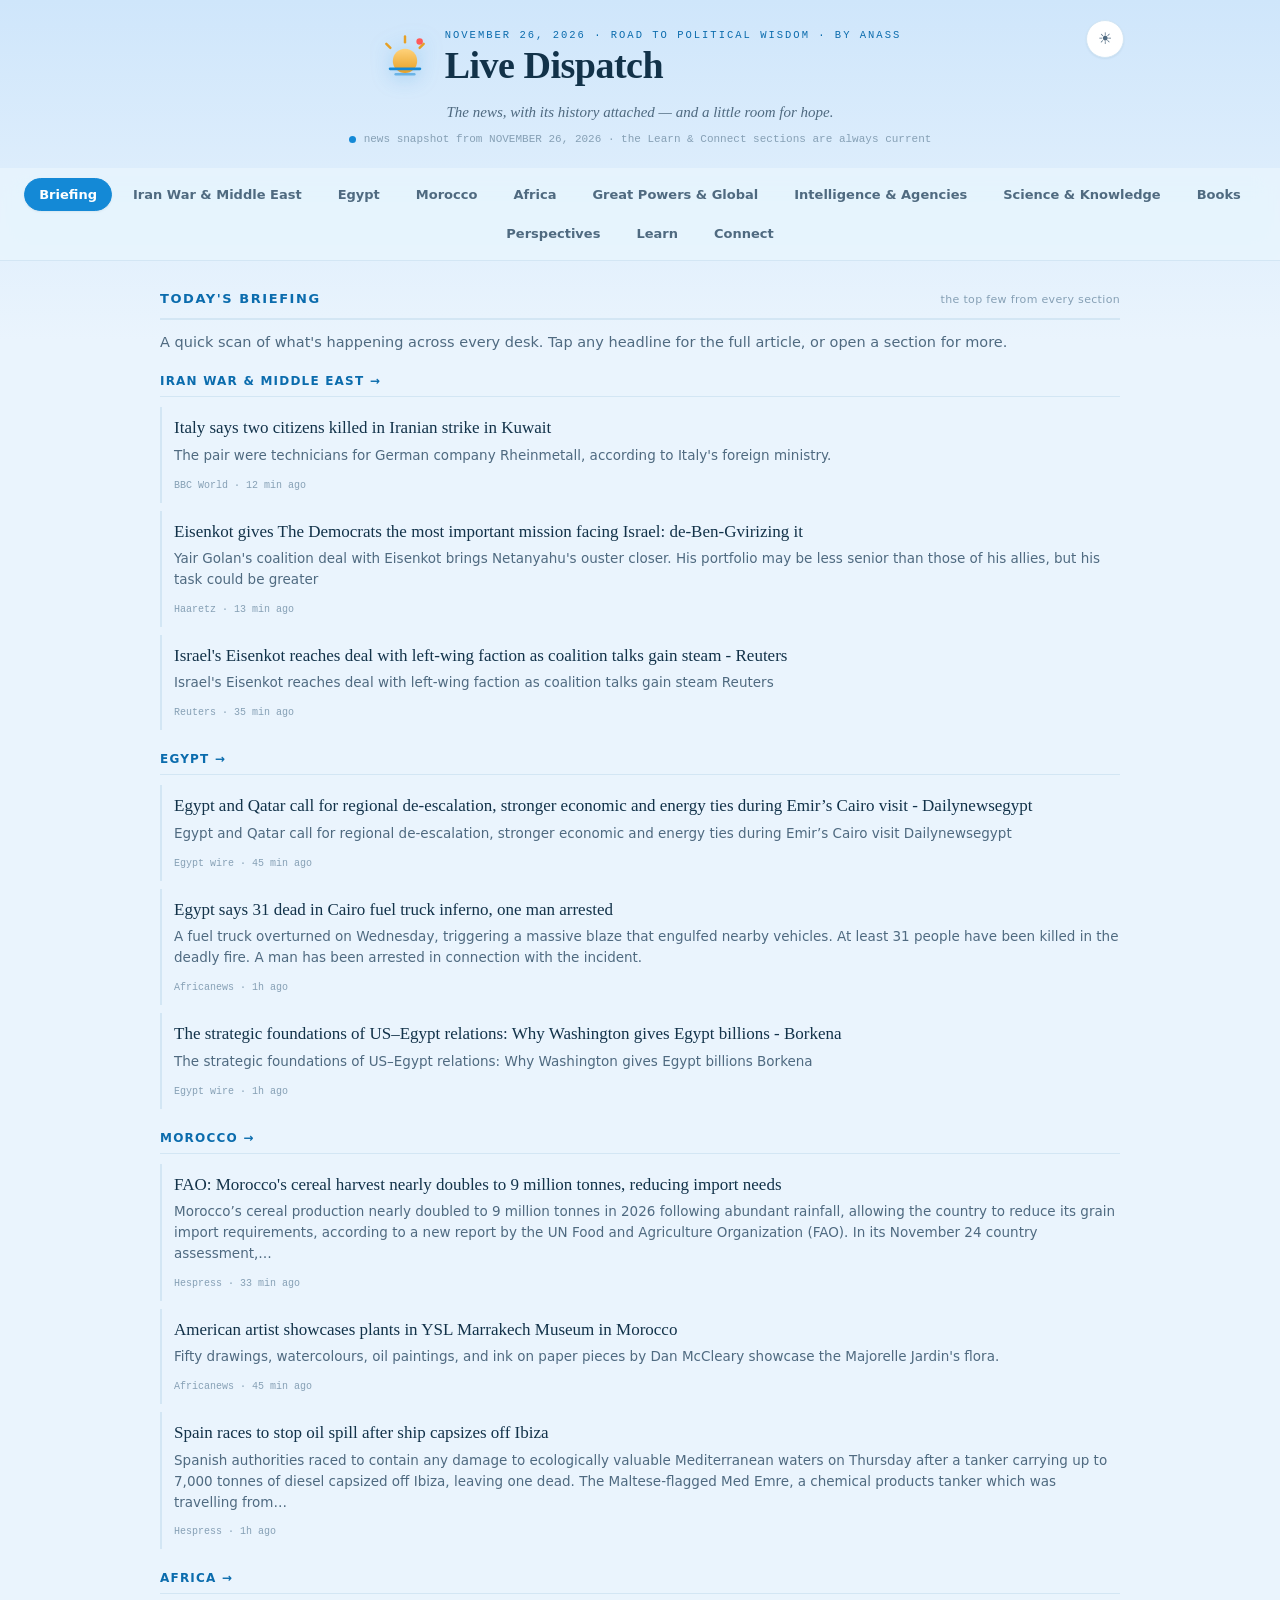
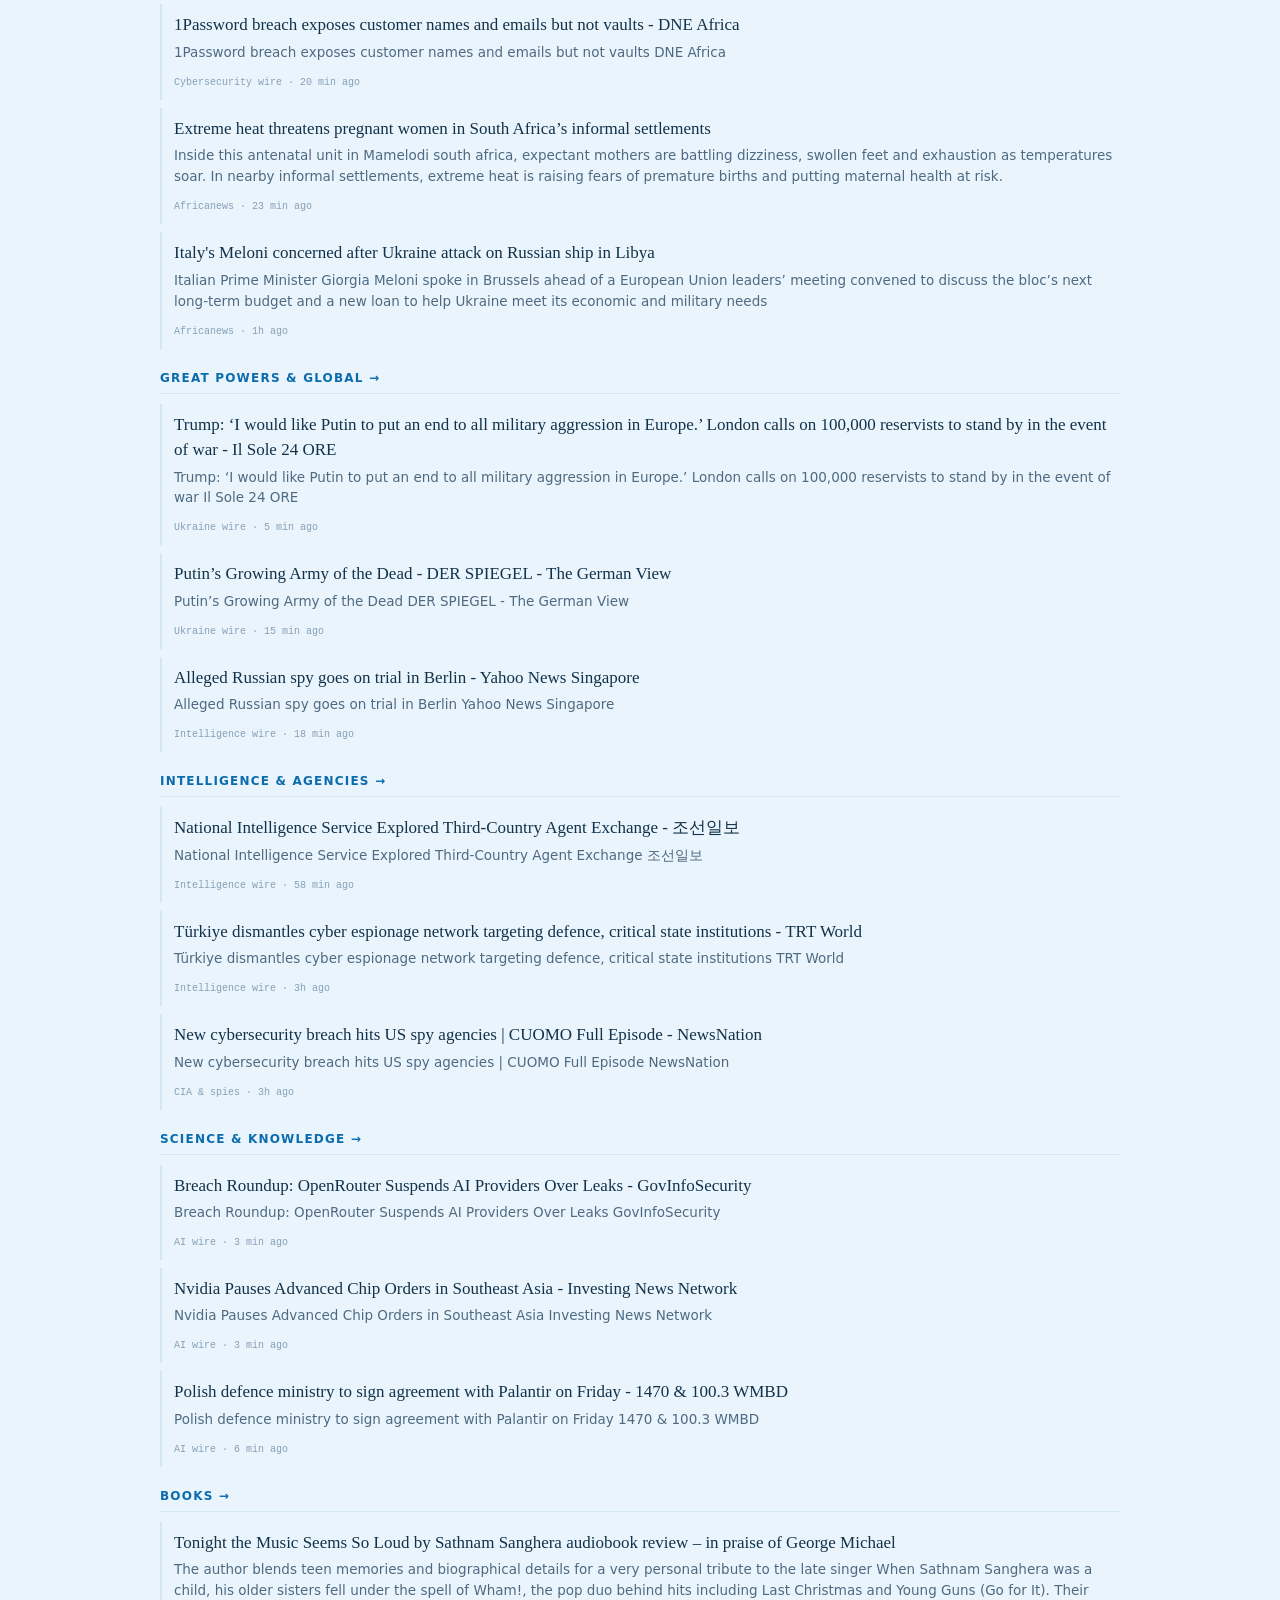
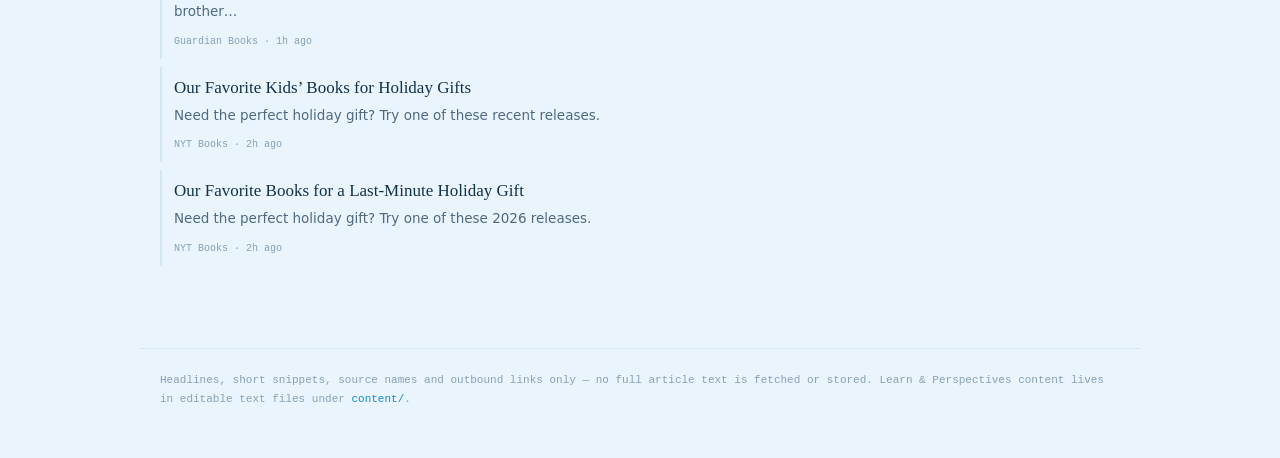
==== commit fc9984c1: "Auto refresh news 2026-11-26 16:52 UTC" ====
--- a/docs/index.html
+++ b/docs/index.html
@@ -523,21 +523,21 @@
       <button class="brief-head" data-jump="mideast">Iran War &amp; Middle East →</button>
       
       <div class="brief-item">
-        <a href="https://www.aljazeera.com/video/newsfeed/2026/11/26/fifa-turns-to-influencers-to-promote-u17-world-cup?traffic_source=rss" target="_blank" rel="noopener noreferrer">FIFA turns to influencers to promote U17 World Cup</a>
-        <p>FIFA has enlisted social media influencers to promote the Under-17 World Cup in Qatar.</p>
-        <span class="src">Al Jazeera · 32 min ago</span>
+        <a href="https://www.bbc.co.uk/news/articles/c39w9y5dx4k5o?at_medium=RSS&amp;at_campaign=rss" target="_blank" rel="noopener noreferrer">Italy says two citizens killed in Iranian strike in Kuwait</a>
+        <p>The pair were technicians for German company Rheinmetall, according to Italy&#39;s foreign ministry.</p>
+        <span class="src">BBC World · 12 min ago</span>
       </div>
       
       <div class="brief-item">
-        <a href="https://www.sciencedaily.com/releases/2026/11/261125045259.htm" target="_blank" rel="noopener noreferrer">Scientists discover mysterious lakes more than a mile beneath the Red Sea</a>
-        <p>More than a mile beneath the surface of the Red Sea, scientists have discovered rare underwater lakes that could reveal secrets about Earth&#39;s ancient oceans and the possibility of alien life. Known as brine pools, these extremely salty, oxygen-free environments are surprisingly…</p>
-        <span class="src">ScienceDaily · 50 min ago</span>
+        <a href="https://www.haaretz.com/israel-news/haaretz-today/2026-11-26/ty-article/.highlight/will-this-man-de-ben-gvirize-israel/000001a2-17d8-d22a-a1bb-17fb613f0000" target="_blank" rel="noopener noreferrer">Eisenkot gives The Democrats the most important mission facing Israel: de-Ben-Gvirizing it</a>
+        <p>Yair Golan&#39;s coalition deal with Eisenkot brings Netanyahu&#39;s ouster closer. His portfolio may be less senior than those of his allies, but his task could be greater</p>
+        <span class="src">Haaretz · 13 min ago</span>
       </div>
       
       <div class="brief-item">
-        <a href="https://news.google.com/rss/articles/CBMiYkFVX3lxTFBWMUtXX2pjNGluajhMRDV3VVJzeFdhZjViOVZvTExfSTZIWXBuWXp4XzgtSWhfazFOSmRwNTh1OERvTUg2bTNWLVBlVDcyTEFPNVh3dXdCZnVuSVFRRi0wdUx3?oc=5" target="_blank" rel="noopener noreferrer">China&#39;s MSS exposes foreign espionage cases involving online romance, job offers and bogus requests for help - Global Times</a>
-        <p>China&#39;s MSS exposes foreign espionage cases involving online romance, job offers and bogus requests for help Global Times</p>
-        <span class="src">Intelligence wire · 1h ago</span>
+        <a href="https://news.google.com/rss/articles/[base64]?oc=5" target="_blank" rel="noopener noreferrer">Israel&#39;s Eisenkot reaches deal with left-wing faction as coalition talks gain steam - Reuters</a>
+        <p>Israel&#39;s Eisenkot reaches deal with left-wing faction as coalition talks gain steam Reuters</p>
+        <span class="src">Reuters · 35 min ago</span>
       </div>
       
     </div>
@@ -546,21 +546,21 @@
       <button class="brief-head" data-jump="egypt">Egypt →</button>
       
       <div class="brief-item">
-        <a href="https://www.aljazeera.com/video/newsfeed/2026/11/25/deadly-truck-fire-is-latest-of-egypts-transport-disasters?traffic_source=rss" target="_blank" rel="noopener noreferrer">Deadly truck fire is latest of Egypt’s transport disasters</a>
-        <p>Dozens were killed and injured when a truck carrying gas cylinders caught fire near Cairo’s Ring Road.</p>
-        <span class="src">Al Jazeera · 4h ago</span>
+        <a href="https://news.google.com/rss/articles/[base64]?oc=5" target="_blank" rel="noopener noreferrer">Egypt and Qatar call for regional de-escalation, stronger economic and energy ties during Emir’s Cairo visit - Dailynewsegypt</a>
+        <p>Egypt and Qatar call for regional de-escalation, stronger economic and energy ties during Emir’s Cairo visit Dailynewsegypt</p>
+        <span class="src">Egypt wire · 45 min ago</span>
       </div>
       
       <div class="brief-item">
-        <a href="https://www.bbc.co.uk/news/articles/cqy7rn30v314o?at_medium=RSS&amp;at_campaign=rss" target="_blank" rel="noopener noreferrer">Thirty-one killed in massive fire as fuel tanker crashes on Cairo highway</a>
-        <p>Another 21 are injured after the tanker reportedly overturns on a busy ring road in the Egyptian capital.</p>
-        <span class="src">BBC World · 5h ago</span>
+        <a href="http://www.africanews.com/2026/11/26/egypt-says-31-dead-in-cairo-fuel-truck-inferno-one-man-arrested/" target="_blank" rel="noopener noreferrer">Egypt says 31 dead in Cairo fuel truck inferno, one man arrested</a>
+        <p>A fuel truck overturned on Wednesday, triggering a massive blaze that engulfed nearby vehicles. At least 31 people have been killed in the deadly fire. A man has been arrested in connection with the incident.</p>
+        <span class="src">Africanews · 1h ago</span>
       </div>
       
       <div class="brief-item">
-        <a href="https://news.google.com/rss/articles/[base64]?oc=5" target="_blank" rel="noopener noreferrer">Thirty-one killed in fire after vehicle overturns in Egypt - Reuters</a>
-        <p>Thirty-one killed in fire after vehicle overturns in Egypt Reuters</p>
-        <span class="src">Reuters · 5h ago</span>
+        <a href="https://news.google.com/rss/articles/[base64]?oc=5" target="_blank" rel="noopener noreferrer">The strategic foundations of US–Egypt relations: Why Washington gives Egypt billions - Borkena</a>
+        <p>The strategic foundations of US–Egypt relations: Why Washington gives Egypt billions Borkena</p>
+        <span class="src">Egypt wire · 1h ago</span>
       </div>
       
     </div>
@@ -569,21 +569,21 @@
       <button class="brief-head" data-jump="morocco">Morocco →</button>
       
       <div class="brief-item">
-        <a href="https://en.hespress.com/149927-morocco-expects-480000-jobs-from-2030-world-cup-preparations.html" target="_blank" rel="noopener noreferrer">Morocco expects 480,000 jobs from 2030 World Cup preparations</a>
-        <p>Morocco expects preparations for the 2030 FIFA World Cup to generate more than 480,000 direct and indirect jobs and contribute to economic growth, Youth, Culture and Communication Minister Mohamed Mehdi Bensaid told parliament on Wednesday. Speaking before the House of…</p>
-        <span class="src">Hespress · 4h ago</span>
+        <a href="https://en.hespress.com/149959-fao-moroccos-cereal-harvest-nearly-doubles-to-9-million-tonnes-reducing-import-needs.html" target="_blank" rel="noopener noreferrer">FAO: Morocco&#39;s cereal harvest nearly doubles to 9 million tonnes, reducing import needs</a>
+        <p>Morocco’s cereal production nearly doubled to 9 million tonnes in 2026 following abundant rainfall, allowing the country to reduce its grain import requirements, according to a new report by the UN Food and Agriculture Organization (FAO). In its November 24 country assessment,…</p>
+        <span class="src">Hespress · 33 min ago</span>
       </div>
       
       <div class="brief-item">
-        <a href="https://en.hespress.com/149924-el-mansouri-meets-business-and-farming-leaders-over-investment-and-food-prices.html" target="_blank" rel="noopener noreferrer">El Mansouri meets business and farming leaders over investment and food prices</a>
-        <p>Moroccan Head of government Fatima Ezzahra El Mansouri held separate meetings Wednesday with representatives of the country’s main business and agricultural organizations, focusing on private investment, employment, food prices and the effects of climate change on farming. The…</p>
-        <span class="src">Hespress · 4h ago</span>
+        <a href="http://www.africanews.com/2026/11/26/american-artist-showcases-plants-in-ysl-marrakech-museum-in-morocco/" target="_blank" rel="noopener noreferrer">American artist showcases plants in YSL Marrakech Museum in Morocco</a>
+        <p>Fifty drawings, watercolours, oil paintings, and ink on paper pieces by Dan McCleary showcase the Majorelle Jardin&#39;s flora.</p>
+        <span class="src">Africanews · 45 min ago</span>
       </div>
       
       <div class="brief-item">
-        <a href="https://en.hespress.com/149922-casablanca-plans-26-hectare-urban-redevelopment-around-casa-voyageurs-station.html" target="_blank" rel="noopener noreferrer">Casablanca plans 26-hectare urban redevelopment around Casa Voyageurs station</a>
-        <p>Casablanca has approved a redevelopment plan covering 26 hectares around Casa Voyageurs railway station, allowing for new housing, hotels, commercial facilities and public services as part of a broader transformation of the Roches Noires district. The project forms part of a new…</p>
-        <span class="src">Hespress · 5h ago</span>
+        <a href="https://en.hespress.com/149955-spain-races-to-stop-oil-spill-after-ship-capsizes-off-ibiza.html" target="_blank" rel="noopener noreferrer">Spain races to stop oil spill after ship capsizes off Ibiza</a>
+        <p>Spanish authorities raced to contain any damage to ecologically valuable Mediterranean waters on Thursday after a tanker carrying up to 7,000 tonnes of diesel capsized off Ibiza, leaving one dead. The Maltese-flagged Med Emre, a chemical products tanker which was travelling from…</p>
+        <span class="src">Hespress · 1h ago</span>
       </div>
       
     </div>
@@ -592,21 +592,21 @@
       <button class="brief-head" data-jump="africa">Africa →</button>
       
       <div class="brief-item">
-        <a href="https://news.google.com/rss/articles/[base64]?oc=5" target="_blank" rel="noopener noreferrer">Pakistan celebrates Zeeshan Ali&#39;s historic space mission - Modern Ghana</a>
-        <p>Pakistan celebrates Zeeshan Ali&#39;s historic space mission Modern Ghana</p>
-        <span class="src">Astronomy wire · 13 min ago</span>
+        <a href="https://news.google.com/rss/articles/CBMic0FVX3lxTFBuWmNuWHdEdmNINExhTVlmNnY0Y0xyOVFWeHpmZFptSXdtYlBVaFBEcWlYQ0tvUlJSU1VQMWRaQkZQWmViNHptaTlRdmFwS2xDZjQ3ZVFiS19MeWFDSm5keFNwUVd5RUt4ZlhSNjRVbzFEb1k?oc=5" target="_blank" rel="noopener noreferrer">1Password breach exposes customer names and emails but not vaults - DNE Africa</a>
+        <p>1Password breach exposes customer names and emails but not vaults DNE Africa</p>
+        <span class="src">Cybersecurity wire · 20 min ago</span>
       </div>
       
       <div class="brief-item">
-        <a href="https://news.google.com/rss/articles/[base64]?oc=5" target="_blank" rel="noopener noreferrer">The Heat: Shenzhou-24 Mission | China&#39;s historic space launch - Modern Ghana</a>
-        <p>The Heat: Shenzhou-24 Mission | China&#39;s historic space launch Modern Ghana</p>
-        <span class="src">Astronomy wire · 13 min ago</span>
+        <a href="http://www.africanews.com/2026/11/26/extreme-heat-threatens-pregnant-women-in-south-africas-informal-settlements/" target="_blank" rel="noopener noreferrer">Extreme heat threatens pregnant women in South Africa’s informal settlements</a>
+        <p>Inside this antenatal unit in Mamelodi south africa, expectant mothers are battling dizziness, swollen feet and exhaustion as temperatures soar. In nearby informal settlements, extreme heat is raising fears of premature births and putting maternal health at risk.</p>
+        <span class="src">Africanews · 23 min ago</span>
       </div>
       
       <div class="brief-item">
-        <a href="https://www.bbc.co.uk/news/articles/ck62y23z58yeo?at_medium=RSS&amp;at_campaign=rss" target="_blank" rel="noopener noreferrer">As foreign troops withdraw from Somalia, could al-Shabab take over?</a>
-        <p>Somalia relies heavily on foreign funding and military support for its very survival.</p>
-        <span class="src">BBC World · 1h ago</span>
+        <a href="http://www.africanews.com/2026/11/26/italys-meloni-concerned-after-ukraine-attack-on-russian-ship-in-libya/" target="_blank" rel="noopener noreferrer">Italy&#39;s Meloni concerned after Ukraine attack on Russian ship in Libya</a>
+        <p>Italian Prime Minister Giorgia Meloni spoke in Brussels ahead of a European Union leaders’ meeting convened to discuss the bloc’s next long-term budget and a new loan to help Ukraine meet its economic and military needs</p>
+        <span class="src">Africanews · 1h ago</span>
       </div>
       
     </div>
@@ -615,21 +615,21 @@
       <button class="brief-head" data-jump="global">Great Powers &amp; Global →</button>
       
       <div class="brief-item">
-        <a href="https://news.google.com/rss/articles/[base64]?oc=5" target="_blank" rel="noopener noreferrer">‘It could be an amorous relationship’: US finds no evidence China directed Alice Huang to spy on Jensen Huang - The Week</a>
-        <p>‘It could be an amorous relationship’: US finds no evidence China directed Alice Huang to spy on Jensen Huang The Week</p>
-        <span class="src">CIA &amp; spies · 11 min ago</span>
+        <a href="https://news.google.com/rss/articles/[base64]?oc=5" target="_blank" rel="noopener noreferrer">Trump: ‘I would like Putin to put an end to all military aggression in Europe.’ London calls on 100,000 reservists to stand by in the event of war - Il Sole 24 ORE</a>
+        <p>Trump: ‘I would like Putin to put an end to all military aggression in Europe.’ London calls on 100,000 reservists to stand by in the event of war Il Sole 24 ORE</p>
+        <span class="src">Ukraine wire · 5 min ago</span>
       </div>
       
       <div class="brief-item">
-        <a href="https://www.bbc.co.uk/news/articles/c893r9ke5p97o?at_medium=RSS&amp;at_campaign=rss" target="_blank" rel="noopener noreferrer">US announces new tariffs on host of countries including China</a>
-        <p>The new levies would hit many of America&#39;s biggest trading partners, including China and the EU.</p>
-        <span class="src">BBC World · 31 min ago</span>
+        <a href="https://news.google.com/rss/articles/CBMic0FVX3lxTE5HcjNYSTFaWFZHRGd5ZGhPRkRBUWc5TjZnQ2Q4S2FXa3l2MGE0NXl1TUVkNjZBS3BHNFNscE81LWdOOW93ZWFoRG03aWhuNDhLQUU3aFJCM285Q1FkUnUwczA0RnUwY2hzSHc2aklXWHlTZHM?oc=5" target="_blank" rel="noopener noreferrer">Putin’s Growing Army of the Dead - DER SPIEGEL - The German View</a>
+        <p>Putin’s Growing Army of the Dead DER SPIEGEL - The German View</p>
+        <span class="src">Ukraine wire · 15 min ago</span>
       </div>
       
       <div class="brief-item">
-        <a href="https://news.google.com/rss/articles/[base64]?oc=5" target="_blank" rel="noopener noreferrer">Ukraine war briefing: Stop using tear gas on battlefield, dozens of countries tell Russia - The Guardian</a>
-        <p>Ukraine war briefing: Stop using tear gas on battlefield, dozens of countries tell Russia The Guardian</p>
-        <span class="src">Ukraine wire · 58 min ago</span>
+        <a href="https://news.google.com/rss/articles/CBMie0FVX3lxTE1taWFsQzVRbmwwcm9RcmNCZjFXSEFFeXhjQmdadlRIR3hzcjFqeV90VENpbkstdUJISU1tc05TMTUtY3JaWHRLeGJaWC12S3JraEdTTzRKYy1GQXVqV3JxYnRCV0FZY2ZzVUN0bWwydmNHbzJsVFJnSUswMA?oc=5" target="_blank" rel="noopener noreferrer">Alleged Russian spy goes on trial in Berlin - Yahoo News Singapore</a>
+        <p>Alleged Russian spy goes on trial in Berlin Yahoo News Singapore</p>
+        <span class="src">Intelligence wire · 18 min ago</span>
       </div>
       
     </div>
@@ -638,21 +638,21 @@
       <button class="brief-head" data-jump="intel">Intelligence &amp; Agencies →</button>
       
       <div class="brief-item">
-        <a href="https://news.google.com/rss/articles/CBMiV0FVX3lxTE1BNElXa1lRVVlPUjFUN1V4QkpaLUluWHNDNjFkbC1kbXYxY1d0aFNHNnJ2SDc4U0Y5QkpHWkdGZ05WVnFuVXRtdWZTN21WRkN6YlppOF9BTQ?oc=5" target="_blank" rel="noopener noreferrer">[AI Hacking] Two Pillars of U.S. Intelligence Breached, Exposing Limits of U.S. Cyber Defenses Against AI-Driven Attacks - https://economy.ac/</a>
-        <p>[AI Hacking] Two Pillars of U.S. Intelligence Breached, Exposing Limits of U.S. Cyber Defenses Against AI-Driven Attacks https://economy.ac/</p>
-        <span class="src">Intelligence wire · 1h ago</span>
+        <a href="https://news.google.com/rss/articles/CBMijAFBVV95cUxQanNyWk1jLTZJRUdaVS01ZVE5OEt4OHpPZ29wenl1cHRVTzVDNUI0ZWhBcXl6bUNLclJyVmFVZ3JQR1k1RjJPdUZlN1o4VlZGVXByMkF2Ymhnc01DXzNDc3hOcUtwcEhmellvT2pUMTFtT2YydzJqVG84U3ZYRlZZOVNCQ1BxQlZvVE83LQ?oc=5" target="_blank" rel="noopener noreferrer">National Intelligence Service Explored Third-Country Agent Exchange - 조선일보</a>
+        <p>National Intelligence Service Explored Third-Country Agent Exchange 조선일보</p>
+        <span class="src">Intelligence wire · 58 min ago</span>
       </div>
       
       <div class="brief-item">
-        <a href="https://news.google.com/rss/articles/CBMiTEFVX3lxTE1iTVQwRHFKbGgyRy1pNXc1aEpIZXp6V1FvdlRWcFY4ajh4Y0Q2SmRfNHJHajdiZDk0VENrSEt2aFVNdjNGVFp3aVFvVWM?oc=5" target="_blank" rel="noopener noreferrer">Video Cyberattacks reportedly target government intelligence agencies, fueling concerns - ABC News - Breaking News, Latest News and Videos</a>
-        <p>Video Cyberattacks reportedly target government intelligence agencies, fueling concerns ABC News - Breaking News, Latest News and Videos</p>
-        <span class="src">Intelligence wire · 1h ago</span>
+        <a href="https://news.google.com/rss/articles/CBMiWEFVX3lxTE1jTlBLTkNTWXBVcnNZc2g3ZXBqd01wYlFncU5rUkVELXRSNjFraC1HN3RLT3RkTm1YdW9PUkZzR0FrbkNxVm1ERm1JYzc5UmZMa0pUaDFRRXA?oc=5" target="_blank" rel="noopener noreferrer">Türkiye dismantles cyber espionage network targeting defence, critical state institutions - TRT World</a>
+        <p>Türkiye dismantles cyber espionage network targeting defence, critical state institutions TRT World</p>
+        <span class="src">Intelligence wire · 3h ago</span>
       </div>
       
       <div class="brief-item">
-        <a href="https://news.google.com/rss/articles/CBMihgFBVV95cUxOS2FuS0xhX2RmTXFJM1dfQ0hFWE1Gam1hSm02dHBOZHdGUVMxeF9za19HSVR1UjN3VjVoM0ZVckxNM1JXamVNZlNpSEcwaElDMElScnBGa3NwVVhsZFJzd1NLWXlBMjNyeHFEOS01LUxxVmpIOWoxWmRZOFgyT2xUVXpXaW9ZUQ?oc=5" target="_blank" rel="noopener noreferrer">Police find no evidence of govt approval for ex-spy chief’s 2018 CIA letter backing Najib, says home minister - Yahoo</a>
-        <p>Police find no evidence of govt approval for ex-spy chief’s 2018 CIA letter backing Najib, says home minister Yahoo</p>
-        <span class="src">Intelligence wire · 1h ago</span>
+        <a href="https://news.google.com/rss/articles/[base64]?oc=5" target="_blank" rel="noopener noreferrer">New cybersecurity breach hits US spy agencies | CUOMO Full Episode - NewsNation</a>
+        <p>New cybersecurity breach hits US spy agencies | CUOMO Full Episode NewsNation</p>
+        <span class="src">CIA &amp; spies · 3h ago</span>
       </div>
       
     </div>
@@ -661,21 +661,21 @@
       <button class="brief-head" data-jump="science">Science &amp; Knowledge →</button>
       
       <div class="brief-item">
-        <a href="https://news.google.com/rss/articles/[base64]?oc=5" target="_blank" rel="noopener noreferrer">Half of NZ businesses use artificial intelligence: Stats NZ - NZ Advisor</a>
-        <p>Half of NZ businesses use artificial intelligence: Stats NZ NZ Advisor</p>
-        <span class="src">AI wire · 7 min ago</span>
+        <a href="https://news.google.com/rss/articles/[base64]?oc=5" target="_blank" rel="noopener noreferrer">Breach Roundup: OpenRouter Suspends AI Providers Over Leaks - GovInfoSecurity</a>
+        <p>Breach Roundup: OpenRouter Suspends AI Providers Over Leaks GovInfoSecurity</p>
+        <span class="src">AI wire · 3 min ago</span>
       </div>
       
       <div class="brief-item">
-        <a href="https://news.google.com/rss/articles/[base64]?oc=5" target="_blank" rel="noopener noreferrer">University Study Maps Adaptive Artificial Intelligence Scaffolding Across Five Learning Transfer Stages - Bioengineer.org</a>
-        <p>University Study Maps Adaptive Artificial Intelligence Scaffolding Across Five Learning Transfer Stages Bioengineer.org</p>
-        <span class="src">AI wire · 7 min ago</span>
+        <a href="https://news.google.com/rss/articles/CBMibEFVX3lxTE5TSEJuajdiT01OOU1kaEFxam54MDA5ZHB6Z1NEdEJHb3hrUGt0QzN3b3hSUGVycTNJMlZBMVJkOVRRd2NERndoQUtfLVl6MDVvVGFGLVAwSDg3NGhJRmFSQ0NMLXY0QnBJN2M0Yw?oc=5" target="_blank" rel="noopener noreferrer">Nvidia Pauses Advanced Chip Orders in Southeast Asia - Investing News Network</a>
+        <p>Nvidia Pauses Advanced Chip Orders in Southeast Asia Investing News Network</p>
+        <span class="src">AI wire · 3 min ago</span>
       </div>
       
       <div class="brief-item">
-        <a href="https://news.google.com/rss/articles/[base64]?oc=5" target="_blank" rel="noopener noreferrer">Anthropic CEO Amodei denies wanting humanity to ‘surrender’ free will to AI - Al Jazeera</a>
-        <p>Anthropic CEO Amodei denies wanting humanity to ‘surrender’ free will to AI Al Jazeera</p>
-        <span class="src">AI wire · 10 min ago</span>
+        <a href="https://news.google.com/rss/articles/[base64]?oc=5" target="_blank" rel="noopener noreferrer">Polish defence ministry to sign agreement with Palantir on Friday - 1470 &amp; 100.3 WMBD</a>
+        <p>Polish defence ministry to sign agreement with Palantir on Friday 1470 &amp; 100.3 WMBD</p>
+        <span class="src">AI wire · 6 min ago</span>
       </div>
       
     </div>
@@ -684,21 +684,21 @@
       <button class="brief-head" data-jump="books">Books →</button>
       
       <div class="brief-item">
-        <a href="https://www.theguardian.com/books/2026/nov/26/patrick-radden-keefes-london-falling-named-waterstones-book-of-the-year" target="_blank" rel="noopener noreferrer">Patrick Radden Keefe’s London Falling named Waterstones book of the year</a>
-        <p>The word-of-mouth success of the journalist’s investigation into the death of a London teenager is ‘one of the defining features of the literary year’ London Falling, Patrick Radden Keefe’s bestselling investigation into the mysterious death of a London teenager, has been named…</p>
-        <span class="src">Guardian Books · 3h ago</span>
+        <a href="https://www.theguardian.com/books/2026/nov/26/tonight-the-music-seems-so-loud-by-sathnam-sanghera-audiobook-review-in-praise-of-george-michael" target="_blank" rel="noopener noreferrer">Tonight the Music Seems So Loud by Sathnam Sanghera audiobook review – in praise of George Michael</a>
+        <p>The author blends teen memories and biographical details for a very personal tribute to the late singer When Sathnam Sanghera was a child, his older sisters fell under the spell of Wham!, the pop duo behind hits including Last Christmas and Young Guns (Go for It). Their brother…</p>
+        <span class="src">Guardian Books · 1h ago</span>
       </div>
       
       <div class="brief-item">
-        <a href="https://lithub.com/what-im-thankful-for-literarily/" target="_blank" rel="noopener noreferrer">What I’m thankful for, literarily.</a>
-        <p>– Weird and in person celebrations of books. – Listening to a poem while doing my little stretches. The Library of Congress and Poetry Archive collections, to be specific. – And I’m thankful in advance to the programmer who builds</p>
-        <span class="src">LitHub · 8h ago</span>
+        <a href="https://www.nytimes.com/2026/11/26/books/review/kids-books-holiday-gift-guide.html" target="_blank" rel="noopener noreferrer">Our Favorite Kids’ Books for Holiday Gifts</a>
+        <p>Need the perfect holiday gift? Try one of these recent releases.</p>
+        <span class="src">NYT Books · 2h ago</span>
       </div>
       
       <div class="brief-item">
-        <a href="https://www.theguardian.com/books/2022/feb/23/tell-us-what-have-you-been-reading-this-month" target="_blank" rel="noopener noreferrer">Tell us: what have you been reading this month?</a>
-        <p>We would like to hear about the books you’ve particularly enjoyed this month As part of The Guardian’s “ what we’re reading ” series, we would like to hear about the books you’ve particularly enjoyed this month. Have you read a book in recent weeks – fiction or non-fiction –…</p>
-        <span class="src">Guardian Books · 14h ago</span>
+        <a href="https://www.nytimes.com/2026/11/26/books/books-holiday-gift-guide.html" target="_blank" rel="noopener noreferrer">Our Favorite Books for a Last-Minute Holiday Gift</a>
+        <p>Need the perfect holiday gift? Try one of these 2026 releases.</p>
+        <span class="src">NYT Books · 2h ago</span>
       </div>
       
     </div>
@@ -715,282 +715,282 @@
           
           <article class="story">
             
-            <h3><a href="https://www.aljazeera.com/video/newsfeed/2026/11/26/fifa-turns-to-influencers-to-promote-u17-world-cup?traffic_source=rss" target="_blank" rel="noopener noreferrer">FIFA turns to influencers to promote U17 World Cup</a></h3>
-            <p>FIFA has enlisted social media influencers to promote the Under-17 World Cup in Qatar.</p>
-            <span class="src">Al Jazeera · 32 min ago</span>
-          </article>
-          
-          <article class="story">
-            
-            <h3><a href="https://www.sciencedaily.com/releases/2026/11/261125045259.htm" target="_blank" rel="noopener noreferrer">Scientists discover mysterious lakes more than a mile beneath the Red Sea</a></h3>
-            <p>More than a mile beneath the surface of the Red Sea, scientists have discovered rare underwater lakes that could reveal secrets about Earth&#39;s ancient oceans and the possibility of alien life. Known as brine pools, these extremely salty, oxygen-free environments are surprisingly…</p>
-            <span class="src">ScienceDaily · 50 min ago</span>
-          </article>
-          
-          <article class="story">
-            
-            <h3><a href="https://news.google.com/rss/articles/CBMiYkFVX3lxTFBWMUtXX2pjNGluajhMRDV3VVJzeFdhZjViOVZvTExfSTZIWXBuWXp4XzgtSWhfazFOSmRwNTh1OERvTUg2bTNWLVBlVDcyTEFPNVh3dXdCZnVuSVFRRi0wdUx3?oc=5" target="_blank" rel="noopener noreferrer">China&#39;s MSS exposes foreign espionage cases involving online romance, job offers and bogus requests for help - Global Times</a></h3>
-            <p>China&#39;s MSS exposes foreign espionage cases involving online romance, job offers and bogus requests for help Global Times</p>
-            <span class="src">Intelligence wire · via Google News · 1h ago</span>
-          </article>
-          
-          <article class="story">
-            
-            <h3><a href="https://www.aljazeera.com/video/newsfeed/2026/11/26/judges-recommend-prosecutors-end-corruption-case-against-netanyahu?traffic_source=rss" target="_blank" rel="noopener noreferrer">Judges recommend prosecutors end corruption case against Netanyahu</a></h3>
-            <p>Israeli judges have ruled there is little prospect Benjamin Netanyahu will be convicted of corruption.</p>
-            <span class="src">Al Jazeera · 2h ago</span>
-          </article>
-          
-          <article class="story">
-            
-            <h3><a href="https://www.haaretz.com/us-news/2026-11-26/ty-article/.premium/hundreds-face-off-outside-brooklyn-kosher-deli-over-israeli-real-estate-event/000001a2-1500-d0bc-a1bb-1ffa89b50000" target="_blank" rel="noopener noreferrer">Hundreds face off outside Brooklyn kosher deli hosting Israeli real estate event</a></h3>
-            <p>Pro-Palestinian protesters target Mayor Zohran Mamdani over real estate event, which organizers say did not sell settlement properties, while counter-protesters rally outside</p>
-            <span class="src">Haaretz · 2h ago</span>
-          </article>
-          
-          <article class="story">
-            
-            <h3><a href="https://www.aljazeera.com/video/newsfeed/2026/11/26/isil-blamed-for-multiple-suicide-attacks-in-syria?traffic_source=rss" target="_blank" rel="noopener noreferrer">ISIL blamed for multiple suicide attacks in Syria</a></h3>
-            <p>ISIL suicide attack kills two in an assault on a security post in northeastern Syria.</p>
-            <span class="src">Al Jazeera · 2h ago</span>
-          </article>
-          
-          <article class="story">
-            
-            <h3><a href="https://www.aljazeera.com/news/2026/11/26/two-syrian-security-personnel-killed-in-isil-suicide-attack?traffic_source=rss" target="_blank" rel="noopener noreferrer">Two Syrian security personnel killed in ISIL suicide attack</a></h3>
-            <p>Syrian forces say the attack in northeastern Syria&#39;s city of Hasakah involved four assailants who were all killed.</p>
-            <span class="src">Al Jazeera · 2h ago</span>
-          </article>
-          
-          <article class="story">
-            
-            <h3><a href="https://www.haaretz.com/israel-news/israel-politics/2026-11-26/ty-article/.premium/high-court-ruling-on-jewish-terror-risks-creating-a-dangerous-illusion-of-action/000001a2-143d-dddf-a7ff-9ebfb8090000" target="_blank" rel="noopener noreferrer">High Court ruling on Jewish terror risks creating a dangerous illusion of action</a></h3>
-            <p>Without clear guidance to the security forces and a reckoning with the settlements, Jewish pogroms against Palestinians will go on</p>
-            <span class="src">Haaretz · 3h ago</span>
-          </article>
-          
-          <article class="story">
-            
-            <h3><a href="https://www.aljazeera.com/news/liveblog/2026/11/26/iran-war-live-explosion-rocks-sanaa-missiles-intercepted-over-riyadh?traffic_source=rss" target="_blank" rel="noopener noreferrer">Iran war live: Explosion rocks Sanaa; missiles intercepted over Riyadh</a></h3>
-            <p>A blast hits Sanaa after air strikes near the airport, as the Saudi coalition intercepts missiles over Riyadh.</p>
-            <span class="src">Al Jazeera · 3h ago</span>
-          </article>
-          
-          <article class="story">
-            
-            <h3><a href="https://www.aljazeera.com/news/2026/11/25/houthis-target-saudi-arabias-red-sea-ports-as-strikes-escalate?traffic_source=rss" target="_blank" rel="noopener noreferrer">Houthis target Saudi Arabia’s Red Sea ports as strikes escalate</a></h3>
-            <p>Explosion reported in Sanaa after Saudi air defenses intercept ballistic missiles targeting Riyadh.</p>
-            <span class="src">Al Jazeera · 3h ago</span>
-          </article>
-          
-          <article class="story">
-            
-            <h3><a href="https://www.haaretz.com/us-news/2026-11-26/ty-article/.premium/josh-shapiro-ramps-up-criticism-of-israel-ahead-of-possible-2028-run/000001a2-14bf-d62f-a5ff-dfff53fa0000" target="_blank" rel="noopener noreferrer">Josh Shapiro ramps up criticism of Israel ahead of possible 2028 run</a></h3>
-            <p>Pennsylvania governor Shapiro says Washington should have done more to rein in Netanyahu during the Gaza war and now supports ending U.S. military aid to Israel</p>
-            <span class="src">Haaretz · 5h ago</span>
-          </article>
-          
-          <article class="story">
-            
-            <h3><a href="https://news.google.com/rss/articles/[base64]?oc=5" target="_blank" rel="noopener noreferrer">Iran-Contra At 40: The Scandal That Shook Reagan’s America - tovima.com</a></h3>
-            <p>Iran-Contra At 40: The Scandal That Shook Reagan’s America tovima.com</p>
-            <span class="src">Declassified archive · via Google News · archive drops · 5h ago</span>
-          </article>
-          
-          <article class="story">
-            
-            <h3><a href="https://www.haaretz.com/opinion/editorial/2026-11-25/ty-article-opinion/netanyahu-trial-judges-chose-the-easy-way-out-the-attorney-general-must-say-no/000001a2-1493-d62f-a5ff-dfdbb1a00000" target="_blank" rel="noopener noreferrer">Netanyahu trial judges chose the easy way out. The attorney general must say no</a></h3>
-            
-            <span class="src">Haaretz · 5h ago</span>
-          </article>
-          
-          <article class="story">
-            
-            <h3><a href="http://www.africanews.com/2026/11/25/mozambique-advance-to-round-of-32-after-2-2-draw-with-australia/" target="_blank" rel="noopener noreferrer">Mozambique advance to Round of 32 after 2-2 draw with Australia</a></h3>
-            <p>Mozambique have booked their place in the Round of 32 at the FIFA Under-17 World Cup in Qatar after drawing 2-2 with Australia in Group C.</p>
-            <span class="src">Africanews · 5h ago</span>
+            <h3><a href="https://www.bbc.co.uk/news/articles/c39w9y5dx4k5o?at_medium=RSS&amp;at_campaign=rss" target="_blank" rel="noopener noreferrer">Italy says two citizens killed in Iranian strike in Kuwait</a></h3>
+            <p>The pair were technicians for German company Rheinmetall, according to Italy&#39;s foreign ministry.</p>
+            <span class="src">BBC World · 12 min ago</span>
+          </article>
+          
+          <article class="story">
+            
+            <h3><a href="https://www.haaretz.com/israel-news/haaretz-today/2026-11-26/ty-article/.highlight/will-this-man-de-ben-gvirize-israel/000001a2-17d8-d22a-a1bb-17fb613f0000" target="_blank" rel="noopener noreferrer">Eisenkot gives The Democrats the most important mission facing Israel: de-Ben-Gvirizing it</a></h3>
+            <p>Yair Golan&#39;s coalition deal with Eisenkot brings Netanyahu&#39;s ouster closer. His portfolio may be less senior than those of his allies, but his task could be greater</p>
+            <span class="src">Haaretz · 13 min ago</span>
+          </article>
+          
+          <article class="story">
+            
+            <h3><a href="https://news.google.com/rss/articles/[base64]?oc=5" target="_blank" rel="noopener noreferrer">Israel&#39;s Eisenkot reaches deal with left-wing faction as coalition talks gain steam - Reuters</a></h3>
+            <p>Israel&#39;s Eisenkot reaches deal with left-wing faction as coalition talks gain steam Reuters</p>
+            <span class="src">Reuters · via Google News · 35 min ago</span>
+          </article>
+          
+          <article class="story">
+            
+            <h3><a href="https://www.haaretz.com/life/television/2026-11-26/ty-article-magazine/.premium/whats-worse-than-using-palestinian-as-human-shields-talking-about-it/000001a2-16f2-d83b-a9b7-3efa46da0000" target="_blank" rel="noopener noreferrer">What&#39;s worse than using Palestinian as human shields? Talking about it | TV Review</a></h3>
+            <p>Kan 11&#39;s investigation exposed how the IDF&#39;s use of Palestinian civilians as human shields in Gaza became an accepted military practice. Instead of contending with the crimes, the public outcry focused on getting the film off the air</p>
+            <span class="src">Haaretz · 42 min ago</span>
+          </article>
+          
+          <article class="story">
+            
+            <h3><a href="https://www.aljazeera.com/video/newsfeed/2026/11/26/two-dead-after-iranian-drone-attack-on-kuwait?traffic_source=rss" target="_blank" rel="noopener noreferrer">Two dead after Iranian drone attack on Kuwait</a></h3>
+            <p>Kuwait’s army says two Italian workers were killed and four others were injured in an Iranian drone attack.</p>
+            <span class="src">Al Jazeera · 57 min ago</span>
+          </article>
+          
+          <article class="story">
+            
+            <h3><a href="https://www.aljazeera.com/sports/2026/11/26/pep-guardiola-calls-on-world-to-disobey-horror-over-gaza-and-praises-bds?traffic_source=rss" target="_blank" rel="noopener noreferrer">Pep Guardiola calls on world to ‘disobey horror’ over Gaza and praises BDS</a></h3>
+            <p>Football icon says it is more urgent than ever to demand an end to Israel&#39;s &#39;apartheid, colonialism and occupation&#39;.</p>
+            <span class="src">Al Jazeera · 58 min ago</span>
           </article>
           
           <article class="story hopeful">
             <span class="glimmer" title="A de-escalation / hope story">◗ glimmer</span>
-            <h3><a href="https://www.haaretz.com/us-news/2026-11-25/ty-article/.premium/bob-woodward-netanyahu-helped-trace-beirut-barracks-bombing-funds-to-iran/000001a2-148d-d0a2-afb7-569fd1310000" target="_blank" rel="noopener noreferrer">Bob Woodward says Netanyahu helped him trace funding for Beirut barracks bombing to Iran</a></h3>
-            <p>Then an Israeli diplomat in Washington, Netanyahu pointed Woodward to an officer the reporter credits in his new memoir with giving the Washington Post &#39;our big breakthrough&#39; in its investigation of the deadly 1983 attack</p>
+            <h3><a href="https://www.aljazeera.com/news/2026/11/26/qatari-egyptian-leaders-discuss-gaza-ceasefire-and-regional-security?traffic_source=rss" target="_blank" rel="noopener noreferrer">Qatari, Egyptian leaders discuss Gaza ‘ceasefire’ and regional security</a></h3>
+            <p>Sheikh Tamim bin Hamad Al Thani is in Cairo for an official visit aimed at further strengthening bilateral relations.</p>
+            <span class="src">Al Jazeera · 1h ago</span>
+          </article>
+          
+          <article class="story">
+            
+            <h3><a href="https://www.haaretz.com/world-news/2026-11-26/ty-article-magazine/.premium/spains-election-could-topple-one-of-europes-last-left-wing-holdouts/000001a2-16e4-d0a2-afb7-56ffe5830000" target="_blank" rel="noopener noreferrer">Spain&#39;s election could topple one of Europe&#39;s last left-wing holdouts</a></h3>
+            <p>Sunday&#39;s election could bring Spain&#39;s far right into government for the first time since the country&#39;s return to democracy, dealing a blow to Europe&#39;s left and paving the way for a thaw in relations with Israel</p>
+            <span class="src">Haaretz · 1h ago</span>
+          </article>
+          
+          <article class="story">
+            
+            <h3><a href="https://news.google.com/rss/articles/[base64]?oc=5" target="_blank" rel="noopener noreferrer">Hamas weighs response after Israel kills 10 people in Gaza - Reuters</a></h3>
+            <p>Hamas weighs response after Israel kills 10 people in Gaza Reuters</p>
+            <span class="src">Reuters · via Google News · 1h ago</span>
+          </article>
+          
+          <article class="story">
+            
+            <h3><a href="https://www.aljazeera.com/video/newsfeed/2026/11/26/jerusalem-daily-israeli-settlers-set-fire-to-a-palestinian-vehicle?traffic_source=rss" target="_blank" rel="noopener noreferrer">Jerusalem Daily: Israeli settlers set fire to a Palestinian vehicle</a></h3>
+            <p>Al Jazeera’s Ava Warriner has the latest in Jerusalem Daily.</p>
+            <span class="src">Al Jazeera · 1h ago</span>
+          </article>
+          
+          <article class="story">
+            
+            <h3><a href="https://www.haaretz.com/israel-news/israel-politics/2026-11-26/ty-article/.premium/bennett-confirms-talks-with-netanyahu-says-eisenkot-was-aware/000001a2-180f-decf-abea-fa3f443f0000" target="_blank" rel="noopener noreferrer">Bennett confirms talks with Netanyahu, says it was &#39;with Eisenkot&#39;s full knowledge&#39;</a></h3>
+            <p>Responding to Haaretz, Bennett denied he had talked with Netanyahu behind his allies&#39; backs. He endorsed a national unity government with Eisenkot as prime minister first, but did not rule out a government with Arab or ultra-Orthodox parties</p>
+            <span class="src">Haaretz · 1h ago</span>
+          </article>
+          
+          <article class="story">
+            
+            <h3><a href="https://www.aljazeera.com/news/2026/11/26/un-ruling-disputes-israeli-allegations-used-to-dismiss-unrwa-gaza-staff?traffic_source=rss" target="_blank" rel="noopener noreferrer">UN ruling disputes Israeli allegations used to dismiss UNRWA Gaza staff</a></h3>
+            <p>Tribunal raises questions about the credibility of UNRWA&#39;s decision to dismiss its staff without substantiated evidence.</p>
+            <span class="src">Al Jazeera · 1h ago</span>
+          </article>
+          
+          <article class="story hopeful">
+            <span class="glimmer" title="A de-escalation / hope story">◗ glimmer</span>
+            <h3><a href="https://news.google.com/rss/articles/[base64]?oc=5" target="_blank" rel="noopener noreferrer">Egypt’s Sisi, Qatari emir discuss regional tensions, Gaza ceasefire - Yeni Safak English</a></h3>
+            <p>Egypt’s Sisi, Qatari emir discuss regional tensions, Gaza ceasefire Yeni Safak English</p>
+            <span class="src">Egypt wire · via Google News · 2h ago</span>
+          </article>
+          
+          <article class="story">
+            
+            <h3><a href="https://www.aljazeera.com/news/2026/11/26/can-trump-continue-with-iran-war-despite-funding-restrictions?traffic_source=rss" target="_blank" rel="noopener noreferrer">Can Trump continue with Iran war despite funding restrictions?</a></h3>
+            <p>A Congress budget bill could serve as a pressure tactic on Trump to end the war but could also trigger a shutdown.</p>
+            <span class="src">Al Jazeera · 2h ago</span>
+          </article>
+          
+          <article class="story">
+            
+            <h3><a href="https://www.aljazeera.com/news/2026/11/26/how-an-oil-feud-is-deepening-rift-between-baghdad-and-iraqs-kurdish-region?traffic_source=rss" target="_blank" rel="noopener noreferrer">How an oil feud is deepening rift between Baghdad and Iraq’s Kurdish region</a></h3>
+            <p>Prime Minister al-Zaidi&#39;s move to take control of border crossings and oilfields has drawn a sharp response from Erbil.</p>
+            <span class="src">Al Jazeera · 2h ago</span>
+          </article>
+          
+          <article class="story">
+            
+            <h3><a href="https://news.google.com/rss/articles/[base64]?oc=5" target="_blank" rel="noopener noreferrer">Two Italian workers killed in Iranian strike in Kuwait, source says - Reuters</a></h3>
+            <p>Two Italian workers killed in Iranian strike in Kuwait, source says Reuters</p>
+            <span class="src">Reuters · via Google News · 2h ago</span>
+          </article>
+          
+          <article class="story">
+            
+            <h3><a href="https://www.haaretz.com/world-news/europe/2026-11-26/ty-article/u-k-antisemitism-adviser-to-probe-bbc-over-treatment-of-jewish-staff/000001a2-17ff-d22a-a1bb-17ffd2290000" target="_blank" rel="noopener noreferrer">U.K. antisemitism adviser to probe BBC over allegations of &#39;hostile&#39; workplace for Jews</a></h3>
+            <p>The announcement comes weeks after Jewish film producer Lucie Kon received a £400,000 payout from the BBC following allegations of workplace antisemitism. Kon tells Haaretz the probe is a chance for Jewish staff &#39;do their jobs without fear&#39;</p>
+            <span class="src">Haaretz · 2h ago</span>
+          </article>
+          
+          <article class="story">
+            
+            <h3><a href="https://www.nytimes.com/2026/11/26/arts/design/venice-biennale-2028-curator-hoor-al-qasimi.html" target="_blank" rel="noopener noreferrer">Venice Biennale Names Its First Arab Curator: Hoor Al-Qasimi</a></h3>
+            <p>The director of the Sharjah Biennial in the United Arab Emirates, she will organize the 62nd edition of the world’s oldest and best-attended contemporary art exhibition in 2028.</p>
+            <span class="src">NYT Middle East · 2h ago</span>
+          </article>
+          
+          <article class="story">
+            
+            <h3><a href="https://www.haaretz.com/israel-news/travel/news/2026-11-26/ty-article/.premium/flydubai-to-resume-israel-flights-in-december-two-months-after-foiled-attack/000001a2-17c8-d9b5-aba3-97cf6bb40000" target="_blank" rel="noopener noreferrer">Flydubai to resume Israel flights from December 3, two months after foiled attack</a></h3>
+            <p>The Emirati airline will operate six daily flights instead of 10, as it did before the attempted hijacking on September 30. The resumption of flights is still awaiting final approval by Israeli defense officials</p>
+            <span class="src">Haaretz · 3h ago</span>
+          </article>
+          
+          <article class="story">
+            
+            <h3><a href="https://www.aljazeera.com/video/centre-stage/2026/11/26/are-we-ready-to-live-longer-centre-stage?traffic_source=rss" target="_blank" rel="noopener noreferrer">Are we ready to live longer? | Centre Stage</a></h3>
+            <p>Dr Slim Slama of Qatar Foundation&#39;s WISH talks to Al Jazeera about the future of healthcare.</p>
+            <span class="src">Al Jazeera · 3h ago</span>
+          </article>
+          
+          <article class="story">
+            
+            <h3><a href="https://www.haaretz.com/israel-news/israel-politics/2026-11-26/ty-article/.premium/far-right-lawmakers-urging-idf-veterans-with-ptsd-to-blow-up-knesset-panels/000001a2-179b-d22a-a1bb-17bbafa80000" target="_blank" rel="noopener noreferrer">Netanyahu bloc lawmakers ask IDF veterans with PTSD to disrupt Knesset panels</a></h3>
+            <p>Haaretz obtained messages sent by Otzma Yehudit and Likud lawmakers urging wounded Israeli military veterans to &#39;blow up&#39; Knesset committees, in the latest push against Arab lawmakers who could back a new government formed by Eisenkot</p>
+            <span class="src">Haaretz · 3h ago</span>
+          </article>
+          
+          <article class="story">
+            
+            <h3><a href="https://www.aljazeera.com/news/2026/11/26/jordan-parliament-debates-antiterror-law-after-deadly-karak-church-attack?traffic_source=rss" target="_blank" rel="noopener noreferrer">Jordan Parliament debates ‘antiterror’ law after deadly Karak church attack</a></h3>
+            <p>House votes to refer draft amendments to the 2006 Anti-Terrorism Law to its Legal Committee for review.</p>
+            <span class="src">Al Jazeera · 3h ago</span>
+          </article>
+          
+          <article class="story">
+            
+            <h3><a href="https://www.haaretz.com/middle-east-news/2026-11-26/ty-article/.premium/kuwait-army-says-four-hurt-in-iranian-attack-on-vital-site/000001a2-17f8-dfd9-a5b7-1ffc56950000" target="_blank" rel="noopener noreferrer">Report: Two Italians killed in Iranian drone attack on Kuwait&#39;s &#39;vital site&#39;</a></h3>
+            
+            <span class="src">Haaretz · 3h ago</span>
+          </article>
+          
+          <article class="story hopeful">
+            <span class="glimmer" title="A de-escalation / hope story">◗ glimmer</span>
+            <h3><a href="https://news.google.com/rss/articles/CBMihwFBVV95cUxNTVp3MVEtWWFFbXFaQnljcW95RThoRkw1XzhHdG9ySjNoQ3d0Qjlzbm1fdG53Z0FJT2Q5bk1ONmFWa09NZHJqQWp4a2ZmS3liSnl5d1RoSmViNHNVdEpxSXl6eURzZklFRVJzMkhrdG03aVdPQ1RVWF91OGhsT2NvOGpjSjZpODA?oc=5" target="_blank" rel="noopener noreferrer">Sisi, Qatari Emir Discuss Bilateral Ties, Gaza Ceasefire in Cairo - Sada Elbalad English</a></h3>
+            <p>Sisi, Qatari Emir Discuss Bilateral Ties, Gaza Ceasefire in Cairo Sada Elbalad English</p>
+            <span class="src">Egypt wire · via Google News · 3h ago</span>
+          </article>
+          
+          <article class="story">
+            
+            <h3><a href="http://www.africanews.com/2026/11/26/forward7-arso-cooperation-agreement-delivers-45-standards-to-support-the-future-of-clean-c/" target="_blank" rel="noopener noreferrer">Forward7-ARSO Cooperation Agreement Delivers 45+ Standards to Support the Future of Clean Cooking in Africa</a></h3>
+            <p>Saudi Arabia’s Forward7 and ARSO are harmonizing clean cooking standards across Africa to boost safe LPG, bioenergy and solar solutions for families.</p>
+            <span class="src">Africanews · 3h ago</span>
+          </article>
+          
+          <article class="story">
+            
+            <h3><a href="https://www.aljazeera.com/video/newsfeed/2026/11/26/film-shows-testimonies-of-international-doctors-amid-gaza-genocide?traffic_source=rss" target="_blank" rel="noopener noreferrer">Film shows testimonies of international doctors amid Gaza genocide</a></h3>
+            <p>A documentary shows footage from international doctors who bore witness to the collapse of the Gaza&#39;s medical system.</p>
+            <span class="src">Al Jazeera · 3h ago</span>
+          </article>
+          
+          <article class="story">
+            
+            <h3><a href="https://www.aljazeera.com/news/2026/11/26/symbolic-why-did-uk-sanction-yemens-houthis-amid-attacks-on-saudi?traffic_source=rss" target="_blank" rel="noopener noreferrer">‘Symbolic’: Why did UK sanction Yemen’s Houthis amid attacks on Saudi?</a></h3>
+            <p>UK sanctions Iran-backed group and its leaders, accusing them of undermining stability in the Middle East.</p>
+            <span class="src">Al Jazeera · 4h ago</span>
+          </article>
+          
+          <article class="story">
+            
+            <h3><a href="https://news.google.com/rss/articles/[base64]?oc=5" target="_blank" rel="noopener noreferrer">Iran&#39;s Revolutionary Guards say two oil tankers hit sea mines near Oman’s Khasab - Reuters</a></h3>
+            <p>Iran&#39;s Revolutionary Guards say two oil tankers hit sea mines near Oman’s Khasab Reuters</p>
+            <span class="src">Reuters · via Google News · 4h ago</span>
+          </article>
+          
+          <article class="story">
+            
+            <h3><a href="https://www.aljazeera.com/news/2026/11/26/james-fergie-chambers-us-trying-to-cast-antiwar-ideas-as-extremist?traffic_source=rss" target="_blank" rel="noopener noreferrer">James ‘Fergie’ Chambers: US trying to cast ‘antiwar ideas as extremist’</a></h3>
+            <p>Recently bailed activist denies accusations of supporting Hamas, claiming he is being punished for supporting Palestine.</p>
+            <span class="src">Al Jazeera · 4h ago</span>
+          </article>
+          
+          <article class="story">
+            
+            <h3><a href="https://www.nytimes.com/2026/11/26/world/middleeast/isis-attack-syria.html" target="_blank" rel="noopener noreferrer">Attack Blamed on ISIS Kills 2 Syrian Security Force Members</a></h3>
+            <p>The assault on a security headquarters in the northeastern city of Hasakah was carried out by four militants who local officials linked to the Islamic State.</p>
+            <span class="src">NYT Middle East · 5h ago</span>
+          </article>
+          
+          <article class="story">
+            
+            <h3><a href="https://www.haaretz.com/israel-news/2026-11-26/ty-article-magazine/.premium/facing-deportation-ethiopians-must-plead-with-a-clerk-accused-of-abuse/000001a2-030e-d33a-a3e6-13cea3850000" target="_blank" rel="noopener noreferrer">Facing deportation, Ethiopians must plead with a clerk accused of abuse</a></h3>
+            <p>Freweyni Solomon interviews asylum seekers fleeing war who hope to remain in Israel. Testimonies and recordings show her threatening, cursing at and humiliating them. After years of inaction, Haaretz&#39;s reporting led to her removal</p>
             <span class="src">Haaretz · 5h ago</span>
           </article>
           
           <article class="story">
             
-            <h3><a href="https://www.haaretz.com/opinion/2026-11-25/ty-article-opinion/.premium/not-netanyahus-judges-netanyahus-lackeys/000001a2-1431-d0bc-a1bb-1efb62840000" target="_blank" rel="noopener noreferrer">Not Netanyahu&#39;s judges, Netanyahu&#39;s lackeys</a></h3>
-            <p>After years of enabling Netanyahu&#39;s defense and allowing witnesses to be harassed, the Jerusalem District Court judges are trying to evade their duty to deliver a verdict on the prime minister&#39;s corruption charges</p>
+            <h3><a href="https://www.haaretz.com/israel-news/israel-crime/2026-11-26/ty-article/.premium/arab-israeli-detained-for-foreign-election-interference-released-after-10-days/000001a2-16a4-ded0-a5b6-d6a4a0220000" target="_blank" rel="noopener noreferrer">After 10 days, Shin Bet frees Arab Israeli held for alleged election interference</a></h3>
+            <p>The Shin Bet security service arrested Prof. Ibrahim Abu Jaber on suspicion that he tried to encourage Raed Salah, northern branch leader of the Islamic Movement in Israel, and his supporters to vote after he met with a Hamas representative in Jordan</p>
             <span class="src">Haaretz · 6h ago</span>
           </article>
           
           <article class="story">
             
-            <h3><a href="https://www.haaretz.com/opinion/2026-11-25/ty-article-opinion/.premium/echoes-of-classic-antisemitism-on-israeli-tv/000001a2-13fd-d62f-a5ff-dffdee660000" target="_blank" rel="noopener noreferrer">Echoes of classic antisemitism on Israeli TV</a></h3>
-            <p>In a regime based on supremacy, there&#39;s no contradiction in depicting a minority as both inferior and a threat to the state</p>
-            <span class="src">Haaretz · 6h ago</span>
-          </article>
-          
-          <article class="story">
-            
-            <h3><a href="https://www.haaretz.com/us-news/2026-11-25/ty-article-magazine/.premium/gov-pritzker-opts-out-of-education-program-frustrating-jewish-leaders/000001a2-1410-d22a-a1bb-153380510000" target="_blank" rel="noopener noreferrer">Pritzker opts Illinois out of education tax credit program, frustrating Jewish leaders</a></h3>
-            <p>Gov. JB Pritzker said the tax credit was like a &#39;voucher program&#39; that would redirect funds to private schools. Chicago&#39;s Jewish federation said the program would not have harmed public school budgets</p>
-            <span class="src">Haaretz · 6h ago</span>
-          </article>
-          
-          <article class="story">
-            
-            <h3><a href="https://www.aljazeera.com/news/2026/11/25/winter-rains-threaten-1000-gaza-shelter-sites-councils-warn?traffic_source=rss" target="_blank" rel="noopener noreferrer">Winter rains threaten 1,000 Gaza shelter sites, councils warn</a></h3>
-            <p>About 200,000 tents need replacing, Gaza’s municipalities say, as the EU urges Israel to reopen all crossings.</p>
-            <span class="src">Al Jazeera · 6h ago</span>
-          </article>
-          
-          <article class="story">
-            
-            <h3><a href="https://www.nytimes.com/2026/11/25/world/middleeast/judges-israel-corruption-case-netanyahu.html" target="_blank" rel="noopener noreferrer">Judges in Israel Suggest Dropping Key Corruption Case Against Netanyahu</a></h3>
-            <p>Prime Minister Benjamin Netanyahu is accused of bribery, fraud and breach of trust in a long-running trial that has divided the country. He denies all wrongdoing.</p>
-            <span class="src">NYT Middle East · 6h ago</span>
-          </article>
-          
-          <article class="story">
-            
-            <h3><a href="https://www.haaretz.com/israel-news/2026-11-25/ty-article/.premium/netanyahus-judges-want-an-exit-the-attorney-general-must-not-give-them-one/000001a2-1413-d0bc-a1bb-1efb19a40000" target="_blank" rel="noopener noreferrer">Netanyahu&#39;s judges have become blind to his corruption</a></h3>
-            <p>Under the three-judge panel overseeing his corruption trial, Netanyahu has seen his dream come true. There is only one way the attorney general should respond to the judges&#39; bombshell proposal</p>
-            <span class="src">Haaretz · 6h ago</span>
-          </article>
-          
-          <article class="story">
-            
-            <h3><a href="https://www.aljazeera.com/news/2026/11/25/netanyahu-says-corruption-trial-must-end-as-court-suggests-dropping-case?traffic_source=rss" target="_blank" rel="noopener noreferrer">Netanyahu says corruption trial ‘must end’ as court suggests dropping case</a></h3>
-            <p>The judges&#39; recommendations came as Israel&#39;s longest-serving prime minister fights for his political survival.</p>
-            <span class="src">Al Jazeera · 7h ago</span>
-          </article>
-          
-          <article class="story">
-            
-            <h3><a href="https://news.google.com/rss/articles/[base64]?oc=5" target="_blank" rel="noopener noreferrer">Israeli judges recommend prosecutors drop one bribery case against Netanyahu - Reuters</a></h3>
-            <p>Israeli judges recommend prosecutors drop one bribery case against Netanyahu Reuters</p>
-            <span class="src">Reuters · via Google News · 7h ago</span>
-          </article>
-          
-          <article class="story">
-            
-            <h3><a href="https://www.haaretz.com/us-news/2026-11-25/ty-article-magazine/.premium/he-blew-the-whistle-on-the-cia-his-mossad-stories-made-him-a-tiktok-star/000001a2-136f-d8f5-affb-f77f1edb0000" target="_blank" rel="noopener noreferrer">John Kiriakou once blew the whistle on the CIA. His stories about Mossad made him a Tiktok star</a></h3>
-            <p>John Kiriakou&#39;s stories about Israeli intelligence have won him a young online following and frequent guest spots on Tucker Carlson and Theo Von. Antisemitism researchers warn that his credentials lend weight to conspiracy theories about Israel</p>
+            <h3><a href="https://news.google.com/rss/articles/[base64]?oc=5" target="_blank" rel="noopener noreferrer">Secret memos and clashing spy agencies deepen mystery around woman linked to Nvidia chief Jensen Huang - The Independent</a></h3>
+            <p>Secret memos and clashing spy agencies deepen mystery around woman linked to Nvidia chief Jensen Huang The Independent</p>
+            <span class="src">CIA &amp; spies · via Google News · 6h ago</span>
+          </article>
+          
+          <article class="story">
+            
+            <h3><a href="https://www.bbc.co.uk/news/articles/cqvg2n4mzl1jo?at_medium=RSS&amp;at_campaign=rss" target="_blank" rel="noopener noreferrer">Hamas political official and wife among eight Palestinians killed in Israeli strikes on Gaza</a></h3>
+            <p>The killings are the latest from a series of near daily attacks by Israel against what it says are Hamas targets.</p>
+            <span class="src">BBC World · 6h ago</span>
+          </article>
+          
+          <article class="story">
+            
+            <h3><a href="https://www.nytimes.com/2026/11/26/world/canada/port-hardy-woman-dies-outside-er.html" target="_blank" rel="noopener noreferrer">The E.R. Closed at 5 P.M. A Dying Woman Showed Up 11 Minutes Too Late.</a></h3>
+            <p>In rural British Columbia, Courtney McCowan died after paramedics tried to help her in a hospital’s parking lot.</p>
+            <span class="src">NYT World · 6h ago</span>
+          </article>
+          
+          <article class="story">
+            
+            <h3><a href="https://www.haaretz.com/israel-news/israel-crime/2026-11-26/ty-article-magazine/.premium/netanyahu-trial-bombshell-could-the-charges-collapse/000001a2-141c-d62f-a5ff-df5da9360000" target="_blank" rel="noopener noreferrer">Netanyahu trial bombshell: Could the charges collapse?</a></h3>
+            <p>Inside the allegations facing Netanyahu over the last decade, and what the judges are now recommending</p>
             <span class="src">Haaretz · 7h ago</span>
           </article>
           
           <article class="story">
             
-            <h3><a href="https://www.bbc.co.uk/news/articles/cxj05mv723r2o?at_medium=RSS&amp;at_campaign=rss" target="_blank" rel="noopener noreferrer">Israeli judges recommend dropping most serious charges against Netanyahu</a></h3>
-            <p>The Israeli PM says his trial should end after judges said there was little chance of conviction in one of three cases.</p>
-            <span class="src">BBC World · 7h ago</span>
-          </article>
-          
-          <article class="story">
-            
-            <h3><a href="https://www.haaretz.com/gaza/2026-11-25/ty-article/.premium/top-un-official-israels-actions-threaten-palestinians-continued-existence/000001a2-13e8-d809-adef-7becae440000" target="_blank" rel="noopener noreferrer">UN Human Rights chief: Israel&#39;s actions threaten Palestinians&#39; &#39;continued existence as a group&#39;</a></h3>
-            <p>Volker Türk&#39;s latest warnings came days after an Oxfam report said Israel&#39;s war has turned the entire Gaza Strip into a &#39;toxic wasteland, threatening human survival&#39;</p>
+            <h3><a href="https://www.haaretz.com/israel-news/israel-security/2026-11-26/ty-article/.premium/israeli-experts-say-defense-minister-is-inflating-irans-chemical-weapons-threat/000001a2-1694-de28-a3fb-d79e08480000" target="_blank" rel="noopener noreferrer">Experts say Israel&#39;s defense minister is exaggerating Iran&#39;s chemical weapons threat</a></h3>
+            <p>Experts and officials who spoke to Haaretz said Tehran&#39;s efforts to develop such weapons have been known to Israeli intelligence for years, and developing them could take months or even years</p>
+            <span class="src">Haaretz · 7h ago</span>
+          </article>
+          
+          <article class="story">
+            
+            <h3><a href="https://news.google.com/rss/articles/[base64]?oc=5" target="_blank" rel="noopener noreferrer">Pakistan, Saudi, Turkey to hold Mecca alliance meeting in Islamabad Nov 27-28, sources say - Reuters</a></h3>
+            <p>Pakistan, Saudi, Turkey to hold Mecca alliance meeting in Islamabad Nov 27-28, sources say Reuters</p>
+            <span class="src">Reuters · via Google News · 8h ago</span>
+          </article>
+          
+          <article class="story">
+            
+            <h3><a href="https://www.haaretz.com/israel-news/israel-politics/2026-11-26/ty-article/.premium/israels-democrats-renew-talks-with-eisenkot-after-halt-over-likud-negotiations/000001a2-16ce-d62f-a5ff-dfcf68280000" target="_blank" rel="noopener noreferrer">Yair Golan signs coalition agreement with Eisenkot, poised to replace Ben-Gvir as police minister</a></h3>
+            <p>Democrats will receive four portfolios, but not Education or Justice. The agreement also includes a commitment to fully repeal the judicial overhaul and preserve judicial independence, as parties work to finalize the remaining details before signing</p>
             <span class="src">Haaretz · 8h ago</span>
           </article>
           
           <article class="story">
             
-            <h3><a href="https://www.haaretz.com/us-news/2026-11-25/ty-article-magazine/.premium/the-trouble-with-zio-nazis-progressives-and-the-convergence-of-hate/000001a2-132c-ddf8-a5e2-5b3fba650000" target="_blank" rel="noopener noreferrer">The trouble with &#39;Zio&#39;: Nazis, progressives and the convergence of hate</a></h3>
-            <p>Popularized by ex-KKK head David Duke, the &#39;Zio&#39; slur has seeped into U.S. progressive spaces. Is there now a meeting of minds, fueled by antisemitism and the Gaza and Iran wars, between political extremes?</p>
+            <h3><a href="https://www.haaretz.com/opinion/daily-cartoon/2026-11-26/ty-article-opinion/daily-cartoon-november-26-2026/000001a2-16e4-d62f-a5ff-dfedd5b70000" target="_blank" rel="noopener noreferrer">Daily Cartoon, November 26, 2026</a></h3>
+            
             <span class="src">Haaretz · 8h ago</span>
-          </article>
-          
-          <article class="story">
-            
-            <h3><a href="https://www.haaretz.com/israel-news/israel-politics/2026-11-25/ty-article/.premium/likud-appeals-election-results-no-evidence-of-bribery-or-widespread-fraud/000001a2-1380-d205-afa3-3ff7bfbb0000" target="_blank" rel="noopener noreferrer">Likud appeals election results despite no evidence of fraud</a></h3>
-            <p>Netanyahu&#39;s party calls to annul the election results in 120 polling stations. The party submitted affidavits regarding failures in dozens of polling stations in Arab communities, most of which concern the transfer of information about voter identity</p>
-            <span class="src">Haaretz · 8h ago</span>
-          </article>
-          
-          <article class="story">
-            
-            <h3><a href="https://news.google.com/rss/articles/CBMijwFBVV95cUxQcmcwbXNOQVpwYk9jbFlzNHZmRmg2LUhFcWU5MWNCWU04NHFvd1A1MkQ4VEdlbFdxTlFTRFRsUlhXc2NXd1JyamhwekFFXzZJNV9Xdy05Z1BMcVgxUlM3cHQxNkhxSUp5dEx6TDNhejhfNlhBTkl3d2ZHdmw5bE5TV0x1ekd1XzRfNXU2aGJQNA?oc=5" target="_blank" rel="noopener noreferrer">Study: Israel Has an Estimated 90 Nuclear Warheads - Newsmax</a></h3>
-            <p>Study: Israel Has an Estimated 90 Nuclear Warheads Newsmax</p>
-            <span class="src">Declassified archive · via Google News · archive drops · 8h ago</span>
-          </article>
-          
-          <article class="story">
-            
-            <h3><a href="https://news.google.com/rss/articles/[base64]?oc=5" target="_blank" rel="noopener noreferrer">Israeli opposition advances October 7 attack probe opposed by Netanyahu - Reuters</a></h3>
-            <p>Israeli opposition advances October 7 attack probe opposed by Netanyahu Reuters</p>
-            <span class="src">Reuters · via Google News · 8h ago</span>
-          </article>
-          
-          <article class="story">
-            
-            <h3><a href="https://news.google.com/rss/articles/CBMibkFVX3lxTE1uVVJfYkM0UkdzWDZQbWM3bkdKa21sZEJISEdRLWoyM19kV2JKTUdreXJHc3NQUzUyanFqMkEzSTdmcXBXNUdaUUhxV2V4LU1aVVdjV2M0VTRyOEJmOGxEbXNpcHlxX3J5OHB4djlR?oc=5" target="_blank" rel="noopener noreferrer">Israel&#39;s nuclear arsenal in focus amid questions over Dimona construction - The Jerusalem Post</a></h3>
-            <p>Israel&#39;s nuclear arsenal in focus amid questions over Dimona construction The Jerusalem Post</p>
-            <span class="src">Declassified archive · via Google News · archive drops · 9h ago</span>
-          </article>
-          
-          <article class="story">
-            
-            <h3><a href="https://www.haaretz.com/israel-news/israel-politics/2026-11-25/ty-article/.premium/netanyahu-says-truth-has-come-to-light-after-judges-urge-dropping-key-charges/000001a2-13a7-d577-a3ea-bfefd5bc0000" target="_blank" rel="noopener noreferrer">Netanyahu says &#39;truth has come to light&#39; after judges urge dropping key charges in corruption trial</a></h3>
-            <p>Netanyahu called a bill that could disqualify indicted candidates for prime minister a &#39;tool for political assassination,&#39; comparing it to practices in Iran and North Korea, and called for the formation of a unity government</p>
-            <span class="src">Haaretz · 9h ago</span>
-          </article>
-          
-          <article class="story">
-            
-            <h3><a href="https://www.haaretz.com/israel-news/israel-politics/2026-11-25/ty-article/.premium/bennett-holding-secret-talks-with-netanyahu-behind-eisenkots-back/000001a2-13e1-d0a2-afb7-53fb1ce60000" target="_blank" rel="noopener noreferrer">Bennett holding secret talks with Netanyahu behind Eisenkot&#39;s back</a></h3>
-            <p>Sources say Netanyahu and Bennett exchange messages daily, discussing who would serve as PM and the coalition&#39;s makeup, while official talks between Eisenkot&#39;s party and Likud focus on minor issues. Bennett denies</p>
-            <span class="src">Haaretz · 9h ago</span>
-          </article>
-          
-          <article class="story">
-            
-            <h3><a href="https://www.nytimes.com/2026/11/25/world/middleeast/israel-opposition-netanyahu-new-government.html" target="_blank" rel="noopener noreferrer">Opposition Makes Progress Toward Ousting Netanyahu, Party Leader Says</a></h3>
-            <p>Gadi Eisenkot, a former military chief, has set Dec. 6 as the deadline to form a new Israeli government. His ally, Avigdor Liberman, said Mr. Eisenkot was on track.</p>
-            <span class="src">NYT Middle East · 9h ago</span>
-          </article>
-          
-          <article class="story">
-            
-            <h3><a href="https://www.haaretz.com/israel-news/haaretz-today/2026-11-25/ty-article/.highlight/even-if-netanyahus-corruption-trial-is-thrown-out-a-harsher-verdict-lies-ahead/000001a2-12db-dc94-abf2-36fb14060000" target="_blank" rel="noopener noreferrer">Even if Netanyahu&#39;s corruption trial is thrown out, a harsher verdict lies ahead</a></h3>
-            <p>The two trials Netanyahu still faces will define his place in history – and for the legacy-obsessed son of a historian, history&#39;s verdict may be as harsh as any sentence handed down in court</p>
-            <span class="src">Haaretz · 9h ago</span>
-          </article>
-          
-          <article class="story">
-            
-            <h3><a href="https://www.haaretz.com/israel-news/israel-crime/2026-11-25/ty-article/.premium/israelis-convicted-of-terror-motivated-lynching-of-arab-get-up-to-seven-years/000001a2-11d5-d2ac-a3fe-b9dd712c0000" target="_blank" rel="noopener noreferrer">Israelis convicted for lynching of Arab sentenced to up to seven years in prison</a></h3>
-            <p>The men were in June convicted of assaulting Sa&#39;id Moussa, causing him severe injuries. The court said that the offenses were &#39;especially severe&#39; and motivated by terror. Two other men who were also convicted have not yet been sentenced</p>
-            <span class="src">Haaretz · 10h ago</span>
-          </article>
-          
-          <article class="story">
-            
-            <h3><a href="https://www.haaretz.com/us-news/2026-11-25/ty-article-magazine/.premium/a-thanksgiving-lesson-from-two-nobody-wants-this-stars-divided-over-israel/000001a2-134f-d62f-a5ff-df4f5e790000" target="_blank" rel="noopener noreferrer">A Thanksgiving lesson from two &#39;Nobody Wants This&#39; stars divided over Israel</a></h3>
-            <p>Adam Brody called Israel&#39;s war in Gaza a genocide, a charge Tovah Feldshuh rejects. What she says about their friendship may resonate with American Jews this Thanksgiving</p>
-            <span class="src">Haaretz · 10h ago</span>
-          </article>
-          
-          <article class="story">
-            
-            <h3><a href="https://www.haaretz.com/israel-news/elections/2026-11-25/ty-article/.premium/eisenkot-aims-to-hold-vote-to-swear-in-minority-government-next-week/000001a2-1324-d52d-afe2-db2432840000" target="_blank" rel="noopener noreferrer">Eisenkot aims to hold vote to swear in minority government next week</a></h3>
-            <p>Ultra-Orthodox lawmakers are expected to join Eisenkot&#39;s coalition, with Mansour Abbas&#39; United Arab List abstaining, as bloc leaders clash over cabinet posts</p>
-            <span class="src">Haaretz · 11h ago</span>
-          </article>
-          
-          <article class="story">
-            
-            <h3><a href="https://www.haaretz.com/israel-news/2026-11-25/ty-article/.premium/u-s-military-aid-to-israel-will-not-stop-by-end-of-year-envoy-huckabee-says/000001a2-1306-dc94-abf2-3777a83a0000" target="_blank" rel="noopener noreferrer">U.S. military aid to Israel will not cease by end of year, U.S. Ambassador Huckabee says</a></h3>
-            <p>The U.S. ambassador says some Americans misunderstand the assistance and voices concern over shifting Democratic support for Israel. He added that Trump is willing to resume military action against Iran</p>
-            <span class="src">Haaretz · 11h ago</span>
-          </article>
-          
-          <article class="story">
-            
-            <h3><a href="https://www.haaretz.com/israel-news/israel-politics/2026-11-25/ty-article/.premium/arab-lawmakers-sign-bill-defining-hamas-as-terror-group-meeting-eisenkot-demand/000001a2-12e0-d2a3-a1a6-dae097720000" target="_blank" rel="noopener noreferrer">Two Arab lawmakers join bill in which Hamas is described as a terrorist organization</a></h3>
-            <p>Arab lawmakers have long refused to call Hamas a terror group, one of Eisenkot&#39;s conditions for joining a government led by him. MK Ahmad Tibi said he signed the bill, meant to form a state inquiry into October 7, without having seen the text</p>
-            <span class="src">Haaretz · 12h ago</span>
           </article>
           
         
@@ -1004,80 +1004,213 @@
         <h2 class="section-head">Egypt <span class="tag">politics, economy &amp; the region</span></h2>
         
           
-          <article class="story">
-            
-            <h3><a href="https://www.aljazeera.com/video/newsfeed/2026/11/25/deadly-truck-fire-is-latest-of-egypts-transport-disasters?traffic_source=rss" target="_blank" rel="noopener noreferrer">Deadly truck fire is latest of Egypt’s transport disasters</a></h3>
-            <p>Dozens were killed and injured when a truck carrying gas cylinders caught fire near Cairo’s Ring Road.</p>
+          <article class="story hopeful">
+            <span class="glimmer" title="A de-escalation / hope story">◗ glimmer</span>
+            <h3><a href="https://news.google.com/rss/articles/[base64]?oc=5" target="_blank" rel="noopener noreferrer">Egypt and Qatar call for regional de-escalation, stronger economic and energy ties during Emir’s Cairo visit - Dailynewsegypt</a></h3>
+            <p>Egypt and Qatar call for regional de-escalation, stronger economic and energy ties during Emir’s Cairo visit Dailynewsegypt</p>
+            <span class="src">Egypt wire · via Google News · 45 min ago</span>
+          </article>
+          
+          <article class="story">
+            
+            <h3><a href="http://www.africanews.com/2026/11/26/egypt-says-31-dead-in-cairo-fuel-truck-inferno-one-man-arrested/" target="_blank" rel="noopener noreferrer">Egypt says 31 dead in Cairo fuel truck inferno, one man arrested</a></h3>
+            <p>A fuel truck overturned on Wednesday, triggering a massive blaze that engulfed nearby vehicles. At least 31 people have been killed in the deadly fire. A man has been arrested in connection with the incident.</p>
+            <span class="src">Africanews · 1h ago</span>
+          </article>
+          
+          <article class="story">
+            
+            <h3><a href="https://news.google.com/rss/articles/[base64]?oc=5" target="_blank" rel="noopener noreferrer">The strategic foundations of US–Egypt relations: Why Washington gives Egypt billions - Borkena</a></h3>
+            <p>The strategic foundations of US–Egypt relations: Why Washington gives Egypt billions Borkena</p>
+            <span class="src">Egypt wire · via Google News · 1h ago</span>
+          </article>
+          
+          <article class="story">
+            
+            <h3><a href="https://news.google.com/rss/articles/[base64]?oc=5" target="_blank" rel="noopener noreferrer">Qatar, Egypt Discuss Expanding Investment And Energy Cooperation In Cairo - Forbes Middle East</a></h3>
+            <p>Qatar, Egypt Discuss Expanding Investment And Energy Cooperation In Cairo Forbes Middle East</p>
+            <span class="src">Egypt wire · via Google News · 2h ago</span>
+          </article>
+          
+          <article class="story">
+            
+            <h3><a href="https://news.google.com/rss/articles/[base64]?oc=5" target="_blank" rel="noopener noreferrer">Egypt: Fuel tanker overturns on Cairo ring road, sparks blaze, 30 dead - The Economic Times Video | ET Now - The Economic Times</a></h3>
+            <p>Egypt: Fuel tanker overturns on Cairo ring road, sparks blaze, 30 dead - The Economic Times Video | ET Now The Economic Times</p>
+            <span class="src">Egypt wire · via Google News · 3h ago</span>
+          </article>
+          
+          <article class="story">
+            
+            <h3><a href="https://news.google.com/rss/articles/[base64]?oc=5" target="_blank" rel="noopener noreferrer">Will Sisi’s Departure Represent a Democratic Opening or Military Consolidation in Egypt? - Democracy for the Arab World Now</a></h3>
+            <p>Will Sisi’s Departure Represent a Democratic Opening or Military Consolidation in Egypt? Democracy for the Arab World Now</p>
+            <span class="src">Egypt wire · via Google News · 3h ago</span>
+          </article>
+          
+          <article class="story">
+            
+            <h3><a href="https://www.aljazeera.com/video/newsfeed/2026/11/26/eyewitnesses-describe-scenes-of-egypts-deadly-vehicle-fire?traffic_source=rss" target="_blank" rel="noopener noreferrer">Eyewitnesses describe scenes of Egypt’s deadly vehicle fire</a></h3>
+            <p>Eyewitnesses describe scenes of Egypt’s deadly vehicle fire</p>
             <span class="src">Al Jazeera · 4h ago</span>
           </article>
           
           <article class="story">
             
-            <h3><a href="https://www.bbc.co.uk/news/articles/cqy7rn30v314o?at_medium=RSS&amp;at_campaign=rss" target="_blank" rel="noopener noreferrer">Thirty-one killed in massive fire as fuel tanker crashes on Cairo highway</a></h3>
-            <p>Another 21 are injured after the tanker reportedly overturns on a busy ring road in the Egyptian capital.</p>
-            <span class="src">BBC World · 5h ago</span>
-          </article>
-          
-          <article class="story">
-            
-            <h3><a href="https://news.google.com/rss/articles/[base64]?oc=5" target="_blank" rel="noopener noreferrer">Thirty-one killed in fire after vehicle overturns in Egypt - Reuters</a></h3>
-            <p>Thirty-one killed in fire after vehicle overturns in Egypt Reuters</p>
-            <span class="src">Reuters · via Google News · 5h ago</span>
+            <h3><a href="https://www.bbc.co.uk/news/articles/c3gre90l0g45o?at_medium=RSS&amp;at_campaign=rss" target="_blank" rel="noopener noreferrer">Egyptian authorities arrest motorist over tanker crash that killed 31</a></h3>
+            <p>Officials say the man confessed to travelling at speed and clipping the fuel truck as he was overtaking traffic.</p>
+            <span class="src">BBC World · 4h ago</span>
+          </article>
+          
+          <article class="story">
+            
+            <h3><a href="https://news.google.com/rss/articles/[base64]?oc=5" target="_blank" rel="noopener noreferrer">Egypt plans AI-powered economic management, targets 30,000 specialists and 250 startups by 2030 - Tech Review Africa</a></h3>
+            <p>Egypt plans AI-powered economic management, targets 30,000 specialists and 250 startups by 2030 Tech Review Africa</p>
+            <span class="src">Egypt wire · via Google News · 4h ago</span>
+          </article>
+          
+          <article class="story">
+            
+            <h3><a href="https://news.google.com/rss/articles/[base64]?oc=5" target="_blank" rel="noopener noreferrer">Economy continues to grow despite global challenges – PM - Egypt Independent</a></h3>
+            <p>Economy continues to grow despite global challenges – PM Egypt Independent</p>
+            <span class="src">Egypt wire · via Google News · 5h ago</span>
+          </article>
+          
+          <article class="story">
+            
+            <h3><a href="http://www.africanews.com/2026/11/26/egypt-relatives-of-highway-fire-victims-wait-for-news-outside-giza-hospital/" target="_blank" rel="noopener noreferrer">Relatives of Egypt highway fire victims wait for news outside Giza hospital</a></h3>
+            <p>Dozens of people gathered outside Giza’s Imbaba General Hospital on Wednesday night, waiting for news of their relatives injured in a massive fire on a highway outside Cairo after a crash involving a fuel tanker.</p>
+            <span class="src">Africanews · 6h ago</span>
+          </article>
+          
+          <article class="story">
+            
+            <h3><a href="https://news.google.com/rss/articles/CBMiWEFVX3lxTFBOMVFFMHVCOGtEVGg4UzFOcnNJbE9DR0VRMkdXRjBrZWNfbFF3TzFWMHgxZ0t4ZFlucVRZQnlucmlYbHJoZmQzUVVDaFh6SjZzbGdXRWpaREI?oc=5" target="_blank" rel="noopener noreferrer">From Al-Tali&#39;a to Hebdo: Al-Ahram&#39;s 60 years of bringing Africa to Cairo - Economy - African Media Digest - Ahram Online</a></h3>
+            <p>From Al-Tali&#39;a to Hebdo: Al-Ahram&#39;s 60 years of bringing Africa to Cairo - Economy - African Media Digest Ahram Online</p>
+            <span class="src">Egypt wire · via Google News · 7h ago</span>
+          </article>
+          
+          <article class="story">
+            
+            <h3><a href="https://www.bbc.co.uk/news/videos/c52e8ndplvemo?at_medium=RSS&amp;at_campaign=rss" target="_blank" rel="noopener noreferrer">Deadly fire erupts near Cairo killing dozens of people</a></h3>
+            <p>At least 31 people have died in a large fire on a busy highway in Cairo, after a fuel tanker overturned, says Egypt&#39;s health ministry.</p>
+            <span class="src">BBC World · 7h ago</span>
+          </article>
+          
+          <article class="story">
+            
+            <h3><a href="https://news.google.com/rss/articles/[base64]?oc=5" target="_blank" rel="noopener noreferrer">Thirty-one killed in fire after vehicle overturns in Egypt - Daily Maverick</a></h3>
+            <p>Thirty-one killed in fire after vehicle overturns in Egypt Daily Maverick</p>
+            <span class="src">Egypt wire · via Google News · 8h ago</span>
+          </article>
+          
+          <article class="story">
+            
+            <h3><a href="https://news.google.com/rss/articles/[base64]?oc=5" target="_blank" rel="noopener noreferrer">President El-Sisi, Qatar’s amir stress stronger economic ties, dialogue amid regional tensions - Egypt Today</a></h3>
+            <p>President El-Sisi, Qatar’s amir stress stronger economic ties, dialogue amid regional tensions Egypt Today</p>
+            <span class="src">Egypt wire · via Google News · 15h ago</span>
+          </article>
+          
+          <article class="story">
+            
+            <h3><a href="https://news.google.com/rss/articles/[base64]?oc=5" target="_blank" rel="noopener noreferrer">Egypt’s Sisi urges vigilance ahead of planned protests - Yeni Safak English</a></h3>
+            <p>Egypt’s Sisi urges vigilance ahead of planned protests Yeni Safak English</p>
+            <span class="src">Egypt wire · via Google News · 18h ago</span>
           </article>
           
           <article class="story">
             
             <h3><a href="https://www.nytimes.com/2026/11/25/world/middleeast/road-fire-near-cairo-kills-dozens-after-petroleum-laden-truck-crashes.html" target="_blank" rel="noopener noreferrer">Road Fire Near Cairo Kills Dozens After Petroleum-Laden Truck Crashes</a></h3>
             <p>The blaze killed at least 31 and injured at least 21 near Giza, beside the Nile River, officials said.</p>
-            <span class="src">NYT Middle East · 5h ago</span>
+            <span class="src">NYT Middle East · 19h ago</span>
           </article>
           
           <article class="story hopeful">
             <span class="glimmer" title="A de-escalation / hope story">◗ glimmer</span>
             <h3><a href="http://www.africanews.com/2026/11/25/egypt-advance-to-u-17-world-cup-knockout-stage-as-haiti-eliminated/" target="_blank" rel="noopener noreferrer">Egypt advance to U-17 World Cup knockout stage as Haiti eliminated</a></h3>
             <p>Egypt secured a place in the knockout round of 32 after beating Panama 4-1 in a thrilling match in Qatar. They are the second African team to reach the next round, following Uganda, and finished second in Group A.</p>
-            <span class="src">Africanews · 6h ago</span>
+            <span class="src">Africanews · 19h ago</span>
           </article>
           
           <article class="story">
             
             <h3><a href="http://www.africanews.com/2026/11/25/egypt-says-30-dead-in-cairo-fire-after-fuel-truck-crashes-on-highway/" target="_blank" rel="noopener noreferrer">Egypt says 30 dead in Cairo fire after fuel truck crashes on highway</a></h3>
             <p>A crash involving a fuel tanker ignited a massive fire on a major highway surrounding Cairo on Wednesday, killing at least 30 people, Egyptian authorities said.</p>
-            <span class="src">Africanews · 6h ago</span>
-          </article>
-          
-          <article class="story">
-            
-            <h3><a href="https://en.hespress.com/149914-at-least-30-killed-25-injured-in-egypt-fuel-tanker-fire.html" target="_blank" rel="noopener noreferrer">At least 30 killed, 25 injured in Egypt fuel tanker fire</a></h3>
-            <p>At least 30 people were killed and 25 injured Wednesday after a fuel tanker overturned and caught fire on Cairo’s Ring Road in Egypt’s Giza governorate, according to the Egyptian Public Prosecution. The accident occurred in the Warraq district, where flames spread from the…</p>
-            <span class="src">Hespress · 6h ago</span>
+            <span class="src">Africanews · 19h ago</span>
+          </article>
+          
+          <article class="story">
+            
+            <h3><a href="https://news.google.com/rss/articles/[base64]?oc=5" target="_blank" rel="noopener noreferrer">Thirty-one killed in fire after vehicle overturns in Egypt - Reuters</a></h3>
+            <p>Thirty-one killed in fire after vehicle overturns in Egypt Reuters</p>
+            <span class="src">Reuters · via Google News · 22h ago</span>
           </article>
           
           <article class="story">
             
             <h3><a href="https://news.google.com/rss/articles/CBMiiwFBVV95cUxQZ3JFV3dCNF9lcXlXSkZ4M3ZRcVVKTUZqWkZQbFhWbDd2ekxDZno4WnpjMTZGRGR2dGVic2s4Z1J6STA1N01ZNkpwS3puZEt2N3o1bGozM2lhei1wZFJEcHVHbzI0eUxUUjRTY0xlaVRmbXY2cGgxV1lJSlpqN21VRjRTVHlMVlFJREhn?oc=5" target="_blank" rel="noopener noreferrer">Egypt’s Economy Grows 4.9% Despite Geopolitical And Global Challenges - Sada Elbalad English</a></h3>
             <p>Egypt’s Economy Grows 4.9% Despite Geopolitical And Global Challenges Sada Elbalad English</p>
-            <span class="src">Egypt wire · via Google News · 13h ago</span>
+            <span class="src">Egypt wire · via Google News · 1d ago</span>
+          </article>
+          
+          <article class="story">
+            
+            <h3><a href="https://news.google.com/rss/articles/[base64]?oc=5" target="_blank" rel="noopener noreferrer">Al-Ahram Weekly examines Egypt’s outreach to Libya, economic reform and regional deadlocks - Society - Egypt - Ahram Online</a></h3>
+            <p>Al-Ahram Weekly examines Egypt’s outreach to Libya, economic reform and regional deadlocks - Society - Egypt Ahram Online</p>
+            <span class="src">Egypt wire · via Google News · 1d ago</span>
+          </article>
+          
+          <article class="story">
+            
+            <h3><a href="https://news.google.com/rss/articles/[base64]?oc=5" target="_blank" rel="noopener noreferrer">Friedrich-Ebert-Stiftung Marks 50 Years in Egypt as a Pillar of Bilateral Dialogue and Cooperation - Sada Elbalad English</a></h3>
+            <p>Friedrich-Ebert-Stiftung Marks 50 Years in Egypt as a Pillar of Bilateral Dialogue and Cooperation Sada Elbalad English</p>
+            <span class="src">Egypt wire · via Google News · 1d ago</span>
           </article>
           
           <article class="story">
             
             <h3><a href="https://news.google.com/rss/articles/[base64]?oc=5" target="_blank" rel="noopener noreferrer">SXSW Partners with Egypt’s UTH Festival for Expanded Global Reach - The Chenab Times</a></h3>
             <p>SXSW Partners with Egypt’s UTH Festival for Expanded Global Reach The Chenab Times</p>
-            <span class="src">Egypt wire · via Google News · 15h ago</span>
+            <span class="src">Egypt wire · via Google News · 1d ago</span>
+          </article>
+          
+          <article class="story">
+            
+            <h3><a href="https://news.google.com/rss/articles/[base64]?oc=5" target="_blank" rel="noopener noreferrer">Egypt’s automotive industry attracts $5B in investments | PM - www.businesstodayegypt.com</a></h3>
+            <p>Egypt’s automotive industry attracts $5B in investments | PM www.businesstodayegypt.com</p>
+            <span class="src">Egypt wire · via Google News · 1d ago</span>
+          </article>
+          
+          <article class="story">
+            
+            <h3><a href="https://news.google.com/rss/articles/[base64]?oc=5" target="_blank" rel="noopener noreferrer">Egyptian Trade Office In Athens, Arab Women Investors Union Explore Greek Market Partnerships - Sada Elbalad English</a></h3>
+            <p>Egyptian Trade Office In Athens, Arab Women Investors Union Explore Greek Market Partnerships Sada Elbalad English</p>
+            <span class="src">Egypt wire · via Google News · 1d ago</span>
+          </article>
+          
+          <article class="story">
+            
+            <h3><a href="https://news.google.com/rss/articles/[base64]?oc=5" target="_blank" rel="noopener noreferrer">Egypt’s FM Badr Abdelatty meets CEO of Norwegian company &#39;Scatec&#39; - Egypt Today</a></h3>
+            <p>Egypt’s FM Badr Abdelatty meets CEO of Norwegian company &#39;Scatec&#39; Egypt Today</p>
+            <span class="src">Egypt wire · via Google News · 1d ago</span>
           </article>
           
           <article class="story">
             
             <h3><a href="https://news.google.com/rss/articles/[base64]?oc=5" target="_blank" rel="noopener noreferrer">Egypt, AFD discuss startup financing, French participation in infrastructure projects - Economy - Business - Ahram Online</a></h3>
             <p>Egypt, AFD discuss startup financing, French participation in infrastructure projects - Economy - Business Ahram Online</p>
-            <span class="src">Egypt wire · via Google News · 18h ago</span>
-          </article>
-          
-          <article class="story">
-            
-            <h3><a href="https://news.google.com/rss/articles/[base64]?oc=5" target="_blank" rel="noopener noreferrer">Egypt targets 3 mln jobs under National Economic Transformation Programme - Economy - Business - Ahram Online</a></h3>
-            <p>Egypt targets 3 mln jobs under National Economic Transformation Programme - Economy - Business Ahram Online</p>
+            <span class="src">Egypt wire · via Google News · 1d ago</span>
+          </article>
+          
+          <article class="story">
+            
+            <h3><a href="https://news.google.com/rss/articles/[base64]?oc=5" target="_blank" rel="noopener noreferrer">Banque Misr Extends $22.1M Loan For Downtown Cairo Hotel Project - Forbes Middle East</a></h3>
+            <p>Banque Misr Extends $22.1M Loan For Downtown Cairo Hotel Project Forbes Middle East</p>
+            <span class="src">Egypt wire · via Google News · 1d ago</span>
+          </article>
+          
+          <article class="story">
+            
+            <h3><a href="https://news.google.com/rss/articles/[base64]?oc=5" target="_blank" rel="noopener noreferrer">Egyptian delegation inspects three healthcare facilities in Tripoli - The Libya Observer</a></h3>
+            <p>Egyptian delegation inspects three healthcare facilities in Tripoli The Libya Observer</p>
             <span class="src">Egypt wire · via Google News · 1d ago</span>
           </article>
           
@@ -1090,6 +1223,13 @@
           
           <article class="story">
             
+            <h3><a href="https://news.google.com/rss/articles/[base64]?oc=5" target="_blank" rel="noopener noreferrer">National Economic Transformation Programme targets 3 million jobs through five productive sectors: Rostom - Dailynewsegypt</a></h3>
+            <p>National Economic Transformation Programme targets 3 million jobs through five productive sectors: Rostom Dailynewsegypt</p>
+            <span class="src">Egypt wire · via Google News · 1d ago</span>
+          </article>
+          
+          <article class="story">
+            
             <h3><a href="https://news.google.com/rss/articles/[base64]?oc=5" target="_blank" rel="noopener noreferrer">Opinion | Anhui Night in Cairo: Building Economic Bridges through Culture and Education - Dailynewsegypt</a></h3>
             <p>Opinion | Anhui Night in Cairo: Building Economic Bridges through Culture and Education Dailynewsegypt</p>
             <span class="src">Egypt wire · via Google News · 1d ago</span>
@@ -1097,134 +1237,50 @@
           
           <article class="story">
             
-            <h3><a href="https://news.google.com/rss/articles/[base64]?oc=5" target="_blank" rel="noopener noreferrer">Egyptian garment exporters dismiss reports of Turkish factories relocating over rising costs - Economy - Business - Ahram Online</a></h3>
+            <h3><a href="https://news.google.com/rss/articles/CBMiWEFVX3lxTE5RTERHV2pCeXI1cUNpRTBoUTZ5V1NaV3lqLTIwc0syYXBKZEtCU1JUVEpJT2hMMzFCWXNoMS1URHBZQ1hrR0szTk9zblQ3RjhSTjRWNGpleW8?oc=5" target="_blank" rel="noopener noreferrer">Egyptian garment exporters dismiss reports of Turkish factories relocating over rising costs - Economy - Business - Ahram Online</a></h3>
             <p>Egyptian garment exporters dismiss reports of Turkish factories relocating over rising costs - Economy - Business Ahram Online</p>
-            <span class="src">Egypt wire · via Google News · 1d ago</span>
+            <span class="src">Egypt wire · via Google News · 2d ago</span>
+          </article>
+          
+          <article class="story">
+            
+            <h3><a href="https://news.google.com/rss/articles/[base64]?oc=5" target="_blank" rel="noopener noreferrer">President Sisi, Sudanese PM Discuss Bilateral Ties, Political Solution in Sudan - Sada Elbalad English</a></h3>
+            <p>President Sisi, Sudanese PM Discuss Bilateral Ties, Political Solution in Sudan Sada Elbalad English</p>
+            <span class="src">Egypt wire · via Google News · 2d ago</span>
+          </article>
+          
+          <article class="story">
+            
+            <h3><a href="https://news.google.com/rss/articles/CBMigwFBVV95cUxOX1puLTN4R19aNWFKM05uajFxeHFieDdtcVpBV1kxU28yQ1JEejhQSVBPdThwYndZYU9rdUk5RGY0c3NKRTFFdHd2cHhkbnJIZGxaOVNNMEtQN3hPZnBfbms5aFhoS2lBS3Zqa1EzLTBiX0ZKTkoxdDNXYzYwcl9pc042Yw?oc=5" target="_blank" rel="noopener noreferrer">Qalaa Holdings Approves Fair Value of EGP 7.58 - الاقتصادي نيوز</a></h3>
+            <p>Qalaa Holdings Approves Fair Value of EGP 7.58 الاقتصادي نيوز</p>
+            <span class="src">Egypt wire · via Google News · 2d ago</span>
+          </article>
+          
+          <article class="story">
+            
+            <h3><a href="https://news.google.com/rss/articles/[base64]?oc=5" target="_blank" rel="noopener noreferrer">President Sisi reaffirms firm support for Sudan’s unity, stability - Egyptian Gazette</a></h3>
+            <p>President Sisi reaffirms firm support for Sudan’s unity, stability Egyptian Gazette</p>
+            <span class="src">Egypt wire · via Google News · 2d ago</span>
+          </article>
+          
+          <article class="story">
+            
+            <h3><a href="https://news.google.com/rss/articles/[base64]?oc=5" target="_blank" rel="noopener noreferrer">Egypt seeks more Greek industrial investment, eyes regional export hub role - Economy - Business - Ahram Online</a></h3>
+            <p>Egypt seeks more Greek industrial investment, eyes regional export hub role - Economy - Business Ahram Online</p>
+            <span class="src">Egypt wire · via Google News · 2d ago</span>
           </article>
           
           <article class="story">
             
             <h3><a href="https://news.google.com/rss/articles/[base64]?oc=5" target="_blank" rel="noopener noreferrer">Greek-Egyptian cooperation: Byron Vassiliadis meets leadership of Suez Canal Economic Zone - ProtoThema English</a></h3>
             <p>Greek-Egyptian cooperation: Byron Vassiliadis meets leadership of Suez Canal Economic Zone ProtoThema English</p>
-            <span class="src">Egypt wire · via Google News · 1d ago</span>
-          </article>
-          
-          <article class="story">
-            
-            <h3><a href="https://news.google.com/rss/articles/[base64]?oc=5" target="_blank" rel="noopener noreferrer">Egypt seeks to empower private sector as main driver of economic growth - Egyptian Gazette</a></h3>
-            <p>Egypt seeks to empower private sector as main driver of economic growth Egyptian Gazette</p>
-            <span class="src">Egypt wire · via Google News · 1d ago</span>
-          </article>
-          
-          <article class="story">
-            
-            <h3><a href="https://news.google.com/rss/articles/[base64]?oc=5" target="_blank" rel="noopener noreferrer">Black Sea drone strikes put Egypt&#39;s vital wheat lifeline at risk - The New Arab</a></h3>
-            <p>Black Sea drone strikes put Egypt&#39;s vital wheat lifeline at risk The New Arab</p>
-            <span class="src">Egypt wire · via Google News · 1d ago</span>
-          </article>
-          
-          <article class="story">
-            
-            <h3><a href="https://news.google.com/rss/articles/[base64]?oc=5" target="_blank" rel="noopener noreferrer">Iraq, Egypt agree to boost economic ties, ease regional tensions - Yeni Safak English</a></h3>
-            <p>Iraq, Egypt agree to boost economic ties, ease regional tensions Yeni Safak English</p>
-            <span class="src">Egypt wire · via Google News · 1d ago</span>
-          </article>
-          
-          <article class="story">
-            
-            <h3><a href="https://news.google.com/rss/articles/[base64]?oc=5" target="_blank" rel="noopener noreferrer">Iraq And Egypt Agree To Scrap Visa Requirements, Sign Tax And Cooperation Deals - Forbes Middle East</a></h3>
-            <p>Iraq And Egypt Agree To Scrap Visa Requirements, Sign Tax And Cooperation Deals Forbes Middle East</p>
             <span class="src">Egypt wire · via Google News · 2d ago</span>
           </article>
           
           <article class="story">
             
-            <h3><a href="https://news.google.com/rss/articles/[base64]?oc=5" target="_blank" rel="noopener noreferrer">Egyptians don&#39;t rely on Sisi amid economic collapse - Yeni Safak English</a></h3>
-            <p>Egyptians don&#39;t rely on Sisi amid economic collapse Yeni Safak English</p>
-            <span class="src">Egypt wire · via Google News · 2d ago</span>
-          </article>
-          
-          <article class="story">
-            
-            <h3><a href="https://news.google.com/rss/articles/[base64]?oc=5" target="_blank" rel="noopener noreferrer">Egypt’s private investment tops $18 billion as government targets economic growth - Fast Company Middle East</a></h3>
-            <p>Egypt’s private investment tops $18 billion as government targets economic growth Fast Company Middle East</p>
-            <span class="src">Egypt wire · via Google News · 2d ago</span>
-          </article>
-          
-          <article class="story">
-            
-            <h3><a href="https://news.google.com/rss/articles/[base64]?oc=5" target="_blank" rel="noopener noreferrer">Why are El-Sisi and Trump targeting the Muslim Brotherhood? - Middle East Monitor</a></h3>
-            <p>Why are El-Sisi and Trump targeting the Muslim Brotherhood? Middle East Monitor</p>
-            <span class="src">Egypt wire · via Google News · 2d ago</span>
-          </article>
-          
-          <article class="story">
-            
-            <h3><a href="https://news.google.com/rss/articles/[base64]?oc=5" target="_blank" rel="noopener noreferrer">Iraqi PM Prepares for Cairo Visit to Expand Economic Ties - Global Arab Network</a></h3>
-            <p>Iraqi PM Prepares for Cairo Visit to Expand Economic Ties Global Arab Network</p>
-            <span class="src">Egypt wire · via Google News · 2d ago</span>
-          </article>
-          
-          <article class="story">
-            
-            <h3><a href="https://news.google.com/rss/articles/[base64]?oc=5" target="_blank" rel="noopener noreferrer">Egypt to finalize economic transformation program by December: PM Madbouly - Economy - Business - Ahram Online</a></h3>
-            <p>Egypt to finalize economic transformation program by December: PM Madbouly - Economy - Business Ahram Online</p>
-            <span class="src">Egypt wire · via Google News · 2d ago</span>
-          </article>
-          
-          <article class="story">
-            
-            <h3><a href="https://news.google.com/rss/articles/[base64]?oc=5" target="_blank" rel="noopener noreferrer">PM reviews Egypt’s economic transformation programme - Egyptian Gazette</a></h3>
-            <p>PM reviews Egypt’s economic transformation programme Egyptian Gazette</p>
-            <span class="src">Egypt wire · via Google News · 2d ago</span>
-          </article>
-          
-          <article class="story">
-            
-            <h3><a href="https://news.google.com/rss/articles/[base64]?oc=5" target="_blank" rel="noopener noreferrer">Egyptian Economic Association launched under Mohieldin’s chairmanship - Dailynewsegypt</a></h3>
-            <p>Egyptian Economic Association launched under Mohieldin’s chairmanship Dailynewsegypt</p>
-            <span class="src">Egypt wire · via Google News · 2d ago</span>
-          </article>
-          
-          <article class="story">
-            
-            <h3><a href="https://news.google.com/rss/articles/CBMiXEFVX3lxTE0zOUJqYVFoX3VQQS13UzR1YmpfTkNyUXE0cGlxRWViQ0lnUHg3eWl4RnIwNzJCU25hRlJNUDBldXU2eWJ4VVowMjlDUjdzMDJ5bFRmR25NeFdHVE5f?oc=5" target="_blank" rel="noopener noreferrer">Iraqi PM visits Egypt to discuss regional security, economic cooperation - The Jerusalem Post</a></h3>
-            <p>Iraqi PM visits Egypt to discuss regional security, economic cooperation The Jerusalem Post</p>
-            <span class="src">Egypt wire · via Google News · 2d ago</span>
-          </article>
-          
-          <article class="story">
-            
-            <h3><a href="https://news.google.com/rss/articles/CBMigwFBVV95cUxOaldLNXE3MmVLYlBvRnZyd21fVFAzUWplcjhoUGt3VVNyUmNPdVNPNHFodWxGNmEteVJfNlFTRU1DLUJiZ1c5bVRWMXF4aHhrRXRZWkZweXdXVVlRbGlCWUNaVFlKaVJ3SzdFUU4taGNtWGpHYWpuNmdLb2hNZnliM3A1bw?oc=5" target="_blank" rel="noopener noreferrer">Iraq’s Zaidi heads to Cairo to expand economic, energy ties - The Arab Weekly</a></h3>
-            <p>Iraq’s Zaidi heads to Cairo to expand economic, energy ties The Arab Weekly</p>
-            <span class="src">Egypt wire · via Google News · 2d ago</span>
-          </article>
-          
-          <article class="story">
-            
-            <h3><a href="https://news.google.com/rss/articles/[base64]?oc=5" target="_blank" rel="noopener noreferrer">Iraqi, Egyptian leaders agree to strengthen economic ties, coordinate efforts to ease regional tensions - Anadolu Ajansı</a></h3>
-            <p>Iraqi, Egyptian leaders agree to strengthen economic ties, coordinate efforts to ease regional tensions Anadolu Ajansı</p>
-            <span class="src">Egypt wire · via Google News · 2d ago</span>
-          </article>
-          
-          <article class="story">
-            
-            <h3><a href="https://news.google.com/rss/articles/CBMijwFBVV95cUxPeHhnbWd2Z3RCSXN4S0Y0NGpuMERESlU5V25lRkd1RmQ3R1AtVjlITW9VWFdFZm5sZ0l2bWlWOW50UW1fREF3c1lCazZEZ0JrUlROWk5xdUtLcUJUdUwtcU1YV2gyYVhjN3JzTVdGSnRXNEo4XzMwUTdoTjgwcFVWTUxOTV9QSlFzb0hEUktscw?oc=5" target="_blank" rel="noopener noreferrer">Egypt launches 1st Int’l forum on social protection - Egyptian Gazette</a></h3>
-            <p>Egypt launches 1st Int’l forum on social protection Egyptian Gazette</p>
-            <span class="src">Egypt wire · via Google News · 2d ago</span>
-          </article>
-          
-          <article class="story hopeful">
-            <span class="glimmer" title="A de-escalation / hope story">◗ glimmer</span>
-            <h3><a href="https://news.google.com/rss/articles/[base64]?oc=5" target="_blank" rel="noopener noreferrer">Egypt and Turkey discuss, via telephone, strengthening economic cooperation and efforts toward de-escalation in Sudan, Libya, and the region - صوت الإمارات</a></h3>
-            <p>Egypt and Turkey discuss, via telephone, strengthening economic cooperation and efforts toward de-escalation in Sudan, Libya, and the region صوت الإمارات</p>
-            <span class="src">Egypt wire · via Google News · 2d ago</span>
-          </article>
-          
-          <article class="story">
-            
-            <h3><a href="https://news.google.com/rss/articles/[base64]?oc=5" target="_blank" rel="noopener noreferrer">Egypt&#39;s FM discusses economic reforms with World Bank leaders - Egypt Today</a></h3>
-            <p>Egypt&#39;s FM discusses economic reforms with World Bank leaders Egypt Today</p>
+            <h3><a href="https://news.google.com/rss/articles/CBMiWEFVX3lxTE1uNlhld1V5TG93ZHl5NEVoUVgxLWhYZjhKSmNydUNQck1QTUpIS3Q1ZjlFREtSU1RGLW5mbF9zc3lURldhRHJweTZ5b3JXSDZINi1BRkRuNkc?oc=5" target="_blank" rel="noopener noreferrer">Egypt targets 3 mln jobs under National Economic Transformation Programme - Economy - Business - Ahram Online</a></h3>
+            <p>Egypt targets 3 mln jobs under National Economic Transformation Programme - Economy - Business Ahram Online</p>
             <span class="src">Egypt wire · via Google News · 2d ago</span>
           </article>
           
@@ -1241,86 +1297,86 @@
           
           <article class="story">
             
-            <h3><a href="https://en.hespress.com/149927-morocco-expects-480000-jobs-from-2030-world-cup-preparations.html" target="_blank" rel="noopener noreferrer">Morocco expects 480,000 jobs from 2030 World Cup preparations</a></h3>
-            <p>Morocco expects preparations for the 2030 FIFA World Cup to generate more than 480,000 direct and indirect jobs and contribute to economic growth, Youth, Culture and Communication Minister Mohamed Mehdi Bensaid told parliament on Wednesday. Speaking before the House of…</p>
-            <span class="src">Hespress · 4h ago</span>
-          </article>
-          
-          <article class="story">
-            
-            <h3><a href="https://en.hespress.com/149924-el-mansouri-meets-business-and-farming-leaders-over-investment-and-food-prices.html" target="_blank" rel="noopener noreferrer">El Mansouri meets business and farming leaders over investment and food prices</a></h3>
-            <p>Moroccan Head of government Fatima Ezzahra El Mansouri held separate meetings Wednesday with representatives of the country’s main business and agricultural organizations, focusing on private investment, employment, food prices and the effects of climate change on farming. The…</p>
-            <span class="src">Hespress · 4h ago</span>
-          </article>
-          
-          <article class="story">
-            
-            <h3><a href="https://en.hespress.com/149922-casablanca-plans-26-hectare-urban-redevelopment-around-casa-voyageurs-station.html" target="_blank" rel="noopener noreferrer">Casablanca plans 26-hectare urban redevelopment around Casa Voyageurs station</a></h3>
-            <p>Casablanca has approved a redevelopment plan covering 26 hectares around Casa Voyageurs railway station, allowing for new housing, hotels, commercial facilities and public services as part of a broader transformation of the Roches Noires district. The project forms part of a new…</p>
-            <span class="src">Hespress · 5h ago</span>
-          </article>
-          
-          <article class="story hopeful">
-            <span class="glimmer" title="A de-escalation / hope story">◗ glimmer</span>
-            <h3><a href="https://en.hespress.com/149918-moroccan-womens-rights-groups-document-26825-acts-of-violence-against-3209-women.html" target="_blank" rel="noopener noreferrer">Moroccan women&#39;s rights groups document 26,825 acts of violence against 3,209 women</a></h3>
-            <p>Moroccan women’s rights organizations recorded 26,825 acts of violence against 3,209 women seeking assistance over a 12-month period, with domestic abuse accounting for a growing share of reported cases, according to a report released Wednesday, November 25. The findings,…</p>
-            <span class="src">Hespress · 6h ago</span>
+            <h3><a href="https://en.hespress.com/149959-fao-moroccos-cereal-harvest-nearly-doubles-to-9-million-tonnes-reducing-import-needs.html" target="_blank" rel="noopener noreferrer">FAO: Morocco&#39;s cereal harvest nearly doubles to 9 million tonnes, reducing import needs</a></h3>
+            <p>Morocco’s cereal production nearly doubled to 9 million tonnes in 2026 following abundant rainfall, allowing the country to reduce its grain import requirements, according to a new report by the UN Food and Agriculture Organization (FAO). In its November 24 country assessment,…</p>
+            <span class="src">Hespress · 33 min ago</span>
+          </article>
+          
+          <article class="story">
+            
+            <h3><a href="http://www.africanews.com/2026/11/26/american-artist-showcases-plants-in-ysl-marrakech-museum-in-morocco/" target="_blank" rel="noopener noreferrer">American artist showcases plants in YSL Marrakech Museum in Morocco</a></h3>
+            <p>Fifty drawings, watercolours, oil paintings, and ink on paper pieces by Dan McCleary showcase the Majorelle Jardin&#39;s flora.</p>
+            <span class="src">Africanews · 45 min ago</span>
+          </article>
+          
+          <article class="story">
+            
+            <h3><a href="https://en.hespress.com/149955-spain-races-to-stop-oil-spill-after-ship-capsizes-off-ibiza.html" target="_blank" rel="noopener noreferrer">Spain races to stop oil spill after ship capsizes off Ibiza</a></h3>
+            <p>Spanish authorities raced to contain any damage to ecologically valuable Mediterranean waters on Thursday after a tanker carrying up to 7,000 tonnes of diesel capsized off Ibiza, leaving one dead. The Maltese-flagged Med Emre, a chemical products tanker which was travelling from…</p>
+            <span class="src">Hespress · 1h ago</span>
+          </article>
+          
+          <article class="story">
+            
+            <h3><a href="https://en.hespress.com/149968-morocco-as-a-campaign-weapon-how-spanish-parties-are-using-rabat-in-election-politics.html" target="_blank" rel="noopener noreferrer">Morocco as a campaign weapon: How Spanish parties are using Rabat in election politics</a></h3>
+            <p>Morocco has become a campaign target for Spain’s right-wing parties ahead of the Nov. 29 general election, with migration, Ceuta and the 2030 World Cup giving candidates fresh opportunities to attack the government’s policy toward its southern neighbor. The People’s Party (PP)…</p>
+            <span class="src">Hespress · 1h ago</span>
+          </article>
+          
+          <article class="story">
+            
+            <h3><a href="https://en.hespress.com/149949-chinas-zero-tariffs-open-new-opportunities-for-moroccan-fish-argan-and-textile-exports.html" target="_blank" rel="noopener noreferrer">China&#39;s zero tariffs open new opportunities for Moroccan fish, argan and textile exports</a></h3>
+            <p>China’s new zero-tariff measures for African countries could open opportunities for Moroccan exporters seeking to expand into the Chinese market, where Morocco’s trade deficit reached MAD 110.2 billion in 2025. According to Morocco’s Foreign Exchange Office, Moroccan exports to…</p>
+            <span class="src">Hespress · 2h ago</span>
+          </article>
+          
+          <article class="story">
+            
+            <h3><a href="https://en.hespress.com/149964-moroccos-new-government-inherits-mad-50-billion-in-social-commitments-as-unions-seek-more.html" target="_blank" rel="noopener noreferrer">Morocco&#39;s new government inherits MAD 50 billion in social commitments as unions seek more</a></h3>
+            <p>Morocco’s government has pledged to honor nearly MAD 50 billion in commitments inherited from previous social agreements as it prepares for a new round of negotiations with trade unions seeking higher wages, improved pensions and the implementation of outstanding reforms. Head…</p>
+            <span class="src">Hespress · 2h ago</span>
+          </article>
+          
+          <article class="story">
+            
+            <h3><a href="https://en.hespress.com/149951-eu-carbon-costs-threaten-1-billion-in-moroccan-exports-climate-analysis-finds.html" target="_blank" rel="noopener noreferrer">EU carbon costs threaten $1 billion in Moroccan exports, climate analysis finds</a></h3>
+            <p>Moroccan exports worth approximately $1.01 billion face increasing pressure from the European Union’s carbon border tax, as the price of carbon certificates reached €82.32 per tonne of CO₂ in the third quarter of 2026. According to an analysis by the Morocco Climate and Economy…</p>
+            <span class="src">Hespress · 3h ago</span>
+          </article>
+          
+          <article class="story">
+            
+            <h3><a href="https://en.hespress.com/149939-more-than-1-million-moroccans-live-in-spain-but-few-naturalized-citizens-show-interest-in-voting.html" target="_blank" rel="noopener noreferrer">More than 1 million Moroccans live in Spain, but few naturalized citizens show interest in voting</a></h3>
+            <p>More than 1 million Moroccans live in Spain, but only a small share have Spanish citizenship and many show limited interest in voting, according to figures published by El Pais ahead of Spain’s Nov. 29 general elections. Moroccans make up Spain’s largest foreign-born population,…</p>
+            <span class="src">Hespress · 3h ago</span>
+          </article>
+          
+          <article class="story">
+            
+            <h3><a href="http://www.africanews.com/2026/11/25/moroccan-festival-celebrates-african-and-middle-eastern-musicians/" target="_blank" rel="noopener noreferrer">Moroccan festival celebrates African and Middle Eastern musicians</a></h3>
+            <p>The 13th edition of Visa For Music took place from November 18 to 21 in the capital, Rabat, featuring 28 live showscases.</p>
+            <span class="src">Africanews · 7h ago</span>
+          </article>
+          
+          <article class="story">
+            
+            <h3><a href="https://news.google.com/rss/articles/[base64]?oc=5" target="_blank" rel="noopener noreferrer">Achraf Hakimi Breaks Moroccan Record for European Club Appearances - Morocco World News</a></h3>
+            <p>Achraf Hakimi Breaks Moroccan Record for European Club Appearances Morocco World News</p>
+            <span class="src">Morocco World News · via Google News · 18h ago</span>
           </article>
           
           <article class="story hopeful">
             <span class="glimmer" title="A de-escalation / hope story">◗ glimmer</span>
             <h3><a href="https://news.google.com/rss/articles/[base64]?oc=5" target="_blank" rel="noopener noreferrer">El Kaabi, Ziyech Secure Three CAF Goal of the Year Nominations - Morocco World News</a></h3>
             <p>El Kaabi, Ziyech Secure Three CAF Goal of the Year Nominations Morocco World News</p>
-            <span class="src">Morocco World News · via Google News · 7h ago</span>
-          </article>
-          
-          <article class="story">
-            
-            <h3><a href="https://en.hespress.com/149906-dgm-el-ninos-direct-impact-on-moroccos-winter-expected-to-be-limited.html" target="_blank" rel="noopener noreferrer">DGM: El Niño’s direct impact on Morocco’s winter expected to be limited</a></h3>
-            <p>The direct impact of the El Niño climate phenomenon on Morocco’s winter weather this season is expected to be limited, the country’s General Directorate of Meteorology (DGM) told Hespress AR, cautioning against claims that the phenomenon alone will cause temperatures to rise…</p>
-            <span class="src">Hespress · 8h ago</span>
-          </article>
-          
-          <article class="story">
-            
-            <h3><a href="https://en.hespress.com/149898-pay-to-join-recruit-to-earn-the-untamed-its-famous-ambassadors-under-investigation-for-pyramid-scheme-allegations.html" target="_blank" rel="noopener noreferrer">Pay to join, recruit to earn: The Untamed &amp; its famous ambassadors under investigation for pyramid scheme allegations</a></h3>
-            <p>The Untamed Maroc, a cosmetics brand and company that garnered attention in the last year, is facing allegations of operating a pyramid scheme after people who joined its cosmetics sales network said they paid thousands of dirhams to participate but struggled to earn money from…</p>
-            <span class="src">Hespress · 8h ago</span>
-          </article>
-          
-          <article class="story">
-            
-            <h3><a href="https://en.hespress.com/149893-inheritance-rules-unchanged-in-new-family-code-reforms-says-ouahbi.html" target="_blank" rel="noopener noreferrer">Inheritance rules &#39;unchanged&#39; in new family code reforms, says Ouahbi</a></h3>
-            <p>Morocco’s Justice Minister Abdellatif Ouahbi said Wednesday that the ongoing review of the Family Code would not alter definitive religious provisions or inheritance rules, stressing that the reform process must remain guided by King Mohammed VI’s instruction not to “make the…</p>
-            <span class="src">Hespress · 9h ago</span>
-          </article>
-          
-          <article class="story">
-            
-            <h3><a href="https://en.hespress.com/149891-morocco-expects-48000-jobs-from-2030-world-cup-preparations-minister-says.html" target="_blank" rel="noopener noreferrer">Morocco expects 48,000 jobs from 2030 World Cup preparations, Minister says</a></h3>
-            <p>Morocco’s preparations to co-host the 2030 FIFA World Cup have been underway for more than two years, with infrastructure and investment projects now advancing at an accelerated pace, Youth, Culture and Communication Minister Mohamed Mehdi Bensaid said Wednesday. Speaking before…</p>
-            <span class="src">Hespress · 9h ago</span>
-          </article>
-          
-          <article class="story">
-            
-            <h3><a href="https://en.hespress.com/149911-king-mohammed-vi-chairs-signing-of-two-agreements-to-finance-moroccos-defense-industry.html" target="_blank" rel="noopener noreferrer">King Mohammed VI chairs signing of two agreements to finance Morocco’s defense industry</a></h3>
-            <p>King Mohammed VI, may God assist Him, His Royal Highness Crown Prince Moulay El Hassan, chaired on Wednesday, November 25, 2026, at the Royal Palace in Rabat, the signing ceremony of two new framework agreements on the financing of the roadmap to develop the defense and security…</p>
-            <span class="src">Hespress · 10h ago</span>
-          </article>
-          
-          <article class="story">
-            
-            <h3><a href="http://www.africanews.com/2026/11/25/moroccan-festival-celebrates-african-and-middle-eastern-musicians/" target="_blank" rel="noopener noreferrer">Moroccan festival celebrates African and Middle Eastern musicians</a></h3>
-            <p>The 13th edition of Visa For Music took place recently in the capital, Rabat, featuring 28 live showscases.</p>
-            <span class="src">Africanews · 10h ago</span>
+            <span class="src">Morocco World News · via Google News · 20h ago</span>
           </article>
           
           <article class="story">
             
             <h3><a href="http://www.africanews.com/2026/11/25/the-house-that-fell-on-its-head-crazy-sculptures-trick-the-eye-in-marrakesh/" target="_blank" rel="noopener noreferrer">The house that fell on its head: Crazy sculptures trick the eye in Marrakesh</a></h3>
             <p>It seems to have been dropped on its roof. This is &#34;The House Fallen from the Sky&#34; in Ramakech sculpture park in Morocco. The 11 hectare space is home to unconventional artworks. Created by French artist Jean-François Fourtou in 2010, the house features an interior where every…</p>
-            <span class="src">Africanews · 18h ago</span>
+            <span class="src">Africanews · 1d ago</span>
           </article>
           
           <article class="story">
@@ -1334,35 +1390,35 @@
             
             <h3><a href="https://news.google.com/rss/articles/[base64]?oc=5" target="_blank" rel="noopener noreferrer">EBRD Provides €15 Million to Expand Figeac Aéro’s Operations in Morocco, Tunisia - Morocco World News</a></h3>
             <p>EBRD Provides €15 Million to Expand Figeac Aéro’s Operations in Morocco, Tunisia Morocco World News</p>
-            <span class="src">Morocco World News · via Google News · 1d ago</span>
+            <span class="src">Morocco World News · via Google News · 2d ago</span>
           </article>
           
           <article class="story">
             
             <h3><a href="https://news.google.com/rss/articles/[base64]?oc=5" target="_blank" rel="noopener noreferrer">Morocco Mobilizes MAD 19.88 Billion to Upgrade More Than 811 Rural Communes - Morocco World News</a></h3>
             <p>Morocco Mobilizes MAD 19.88 Billion to Upgrade More Than 811 Rural Communes Morocco World News</p>
-            <span class="src">Morocco World News · via Google News · 1d ago</span>
+            <span class="src">Morocco World News · via Google News · 2d ago</span>
+          </article>
+          
+          <article class="story">
+            
+            <h3><a href="https://news.google.com/rss/articles/[base64]?oc=5" target="_blank" rel="noopener noreferrer">King Mohammed VI: I Place Palestinian Case on Same Level as Our National Cause - Morocco World News</a></h3>
+            <p>King Mohammed VI: I Place Palestinian Case on Same Level as Our National Cause Morocco World News</p>
+            <span class="src">Morocco World News · via Google News · 2d ago</span>
           </article>
           
           <article class="story">
             
             <h3><a href="https://news.google.com/rss/articles/[base64]?oc=5" target="_blank" rel="noopener noreferrer">Morocco Flags Alleged CAS Arbitrator Contact With Senegal Football Chief - Morocco World News</a></h3>
             <p>Morocco Flags Alleged CAS Arbitrator Contact With Senegal Football Chief Morocco World News</p>
-            <span class="src">Morocco World News · via Google News · 1d ago</span>
+            <span class="src">Morocco World News · via Google News · 2d ago</span>
           </article>
           
           <article class="story">
             
             <h3><a href="https://news.google.com/rss/articles/[base64]?oc=5" target="_blank" rel="noopener noreferrer">Morocco’s Kenitra Plant Wins $591,000 Nissan Components Contract - Morocco World News</a></h3>
             <p>Morocco’s Kenitra Plant Wins $591,000 Nissan Components Contract Morocco World News</p>
-            <span class="src">Morocco World News · via Google News · 1d ago</span>
-          </article>
-          
-          <article class="story">
-            
-            <h3><a href="http://www.africanews.com/2026/11/23/crucial-draw-sets-up-decisive-moroccospain-showdown/" target="_blank" rel="noopener noreferrer">Crucial draw sets up decisive Morocco–Spain showdown</a></h3>
-            <p>Morocco battled back from two goals down to snatch a crucial late draw against China, keeping their hopes of reaching the next round alive ahead of a decisive clash with Group H leaders Spain.</p>
-            <span class="src">Africanews · 2d ago</span>
+            <span class="src">Morocco World News · via Google News · 2d ago</span>
           </article>
           
           <article class="story">
@@ -1374,57 +1430,50 @@
           
           <article class="story">
             
-            <h3><a href="https://news.google.com/rss/articles/[base64]?oc=5" target="_blank" rel="noopener noreferrer">River Plate Contact Yassine Bounou Over Potential 2027 Transfer - Morocco World News</a></h3>
-            <p>River Plate Contact Yassine Bounou Over Potential 2027 Transfer Morocco World News</p>
-            <span class="src">Morocco World News · via Google News · 2d ago</span>
-          </article>
-          
-          <article class="story">
-            
             <h3><a href="https://news.google.com/rss/articles/[base64]?oc=5" target="_blank" rel="noopener noreferrer">Spain Triples Cost of Third Power Link With Morocco to €434.6 Million - Morocco World News</a></h3>
             <p>Spain Triples Cost of Third Power Link With Morocco to €434.6 Million Morocco World News</p>
-            <span class="src">Morocco World News · via Google News · 2d ago</span>
+            <span class="src">Morocco World News · via Google News · 3d ago</span>
           </article>
           
           <article class="story">
             
             <h3><a href="https://news.google.com/rss/articles/[base64]?oc=5" target="_blank" rel="noopener noreferrer">Morocco’s Airports Welcome Nearly 33 Million Passengers in First Ten Months of 2026 - Morocco World News</a></h3>
             <p>Morocco’s Airports Welcome Nearly 33 Million Passengers in First Ten Months of 2026 Morocco World News</p>
-            <span class="src">Morocco World News · via Google News · 2d ago</span>
+            <span class="src">Morocco World News · via Google News · 3d ago</span>
           </article>
           
           <article class="story">
             
             <h3><a href="https://news.google.com/rss/articles/[base64]?oc=5" target="_blank" rel="noopener noreferrer">Yassir Zabiri’s Impressive Displays Foster His Barcelona Dream Momentum - Morocco World News</a></h3>
             <p>Yassir Zabiri’s Impressive Displays Foster His Barcelona Dream Momentum Morocco World News</p>
-            <span class="src">Morocco World News · via Google News · 2d ago</span>
+            <span class="src">Morocco World News · via Google News · 3d ago</span>
           </article>
           
           <article class="story">
             
             <h3><a href="https://news.google.com/rss/articles/[base64]?oc=5" target="_blank" rel="noopener noreferrer">Spain’s Security Establishment Balks at Morocco’s Grip on the Port of Barcelona - Morocco World News</a></h3>
             <p>Spain’s Security Establishment Balks at Morocco’s Grip on the Port of Barcelona Morocco World News</p>
-            <span class="src">Morocco World News · via Google News · 2d ago</span>
+            <span class="src">Morocco World News · via Google News · 3d ago</span>
+          </article>
+          
+          <article class="story">
+            
+            <h3><a href="https://news.google.com/rss/articles/[base64]?oc=5" target="_blank" rel="noopener noreferrer">Morocco to Launch Nationwide Mobile Emergency Alert System in December - Morocco World News</a></h3>
+            <p>Morocco to Launch Nationwide Mobile Emergency Alert System in December Morocco World News</p>
+            <span class="src">Morocco World News · via Google News · 3d ago</span>
           </article>
           
           <article class="story">
             
             <h3><a href="https://news.google.com/rss/articles/[base64]?oc=5" target="_blank" rel="noopener noreferrer">Morocco Emerges as Leading Contender Among Africa’s Next Major Startup Markets - Morocco World News</a></h3>
             <p>Morocco Emerges as Leading Contender Among Africa’s Next Major Startup Markets Morocco World News</p>
-            <span class="src">Morocco World News · via Google News · 2d ago</span>
+            <span class="src">Morocco World News · via Google News · 3d ago</span>
           </article>
           
           <article class="story">
             
             <h3><a href="https://news.google.com/rss/articles/[base64]?oc=5" target="_blank" rel="noopener noreferrer">Zabiri Reaches 11 Goals, Explains Why He Left Racing’s Penalty to Canales - Morocco World News</a></h3>
             <p>Zabiri Reaches 11 Goals, Explains Why He Left Racing’s Penalty to Canales Morocco World News</p>
-            <span class="src">Morocco World News · via Google News · 3d ago</span>
-          </article>
-          
-          <article class="story">
-            
-            <h3><a href="https://news.google.com/rss/articles/[base64]?oc=5" target="_blank" rel="noopener noreferrer">Egypt FA Official Ranks Hossam Hassan Among World’s Top 20 Coaches - Morocco World News</a></h3>
-            <p>Egypt FA Official Ranks Hossam Hassan Among World’s Top 20 Coaches Morocco World News</p>
             <span class="src">Morocco World News · via Google News · 3d ago</span>
           </article>
           
@@ -1439,28 +1488,28 @@
             <span class="glimmer" title="A de-escalation / hope story">◗ glimmer</span>
             <h3><a href="https://news.google.com/rss/articles/[base64]?oc=5" target="_blank" rel="noopener noreferrer">Morocco Secures Four New Industrial Projects From China’s CSCEC - Morocco World News</a></h3>
             <p>Morocco Secures Four New Industrial Projects From China’s CSCEC Morocco World News</p>
-            <span class="src">Morocco World News · via Google News · 3d ago</span>
+            <span class="src">Morocco World News · via Google News · 4d ago</span>
           </article>
           
           <article class="story">
             
             <h3><a href="https://news.google.com/rss/articles/[base64]?oc=5" target="_blank" rel="noopener noreferrer">Motsepe: CAS to Deliver Morocco-Senegal Verdict in Coming Days - Morocco World News</a></h3>
             <p>Motsepe: CAS to Deliver Morocco-Senegal Verdict in Coming Days Morocco World News</p>
-            <span class="src">Morocco World News · via Google News · 3d ago</span>
+            <span class="src">Morocco World News · via Google News · 4d ago</span>
           </article>
           
           <article class="story">
             
             <h3><a href="https://news.google.com/rss/articles/[base64]?oc=5" target="_blank" rel="noopener noreferrer">Morocco Open Short-Stature Football World Cup With 2-0 Win Over Guatemala - Morocco World News</a></h3>
             <p>Morocco Open Short-Stature Football World Cup With 2-0 Win Over Guatemala Morocco World News</p>
-            <span class="src">Morocco World News · via Google News · 3d ago</span>
+            <span class="src">Morocco World News · via Google News · 4d ago</span>
           </article>
           
           <article class="story">
             
             <h3><a href="https://news.google.com/rss/articles/[base64]?oc=5" target="_blank" rel="noopener noreferrer">Prince Moulay Rachid Presides Over Dinner for Marrakech Film Festival Opening - Morocco World News</a></h3>
             <p>Prince Moulay Rachid Presides Over Dinner for Marrakech Film Festival Opening Morocco World News</p>
-            <span class="src">Morocco World News · via Google News · 3d ago</span>
+            <span class="src">Morocco World News · via Google News · 4d ago</span>
           </article>
           
           <article class="story hopeful">
@@ -1481,20 +1530,6 @@
             
             <h3><a href="https://news.google.com/rss/articles/[base64]?oc=5" target="_blank" rel="noopener noreferrer">Morocco to Face Ghana in Historic Amputee Football World Cup Final - Morocco World News</a></h3>
             <p>Morocco to Face Ghana in Historic Amputee Football World Cup Final Morocco World News</p>
-            <span class="src">Morocco World News · via Google News · 4d ago</span>
-          </article>
-          
-          <article class="story">
-            
-            <h3><a href="https://news.google.com/rss/articles/[base64]?oc=5" target="_blank" rel="noopener noreferrer">Morocco Reach Historic Amputee Football World Cup Final After Beating Brazil - Morocco World News</a></h3>
-            <p>Morocco Reach Historic Amputee Football World Cup Final After Beating Brazil Morocco World News</p>
-            <span class="src">Morocco World News · via Google News · 5d ago</span>
-          </article>
-          
-          <article class="story">
-            
-            <h3><a href="https://news.google.com/rss/articles/[base64]?oc=5" target="_blank" rel="noopener noreferrer">Morocco’s External Debt Rises 17.8% to $80.5 Billion in 2025, World Bank Reports - Morocco World News</a></h3>
-            <p>Morocco’s External Debt Rises 17.8% to $80.5 Billion in 2025, World Bank Reports Morocco World News</p>
             <span class="src">Morocco World News · via Google News · 5d ago</span>
           </article>
           
@@ -1517,6 +1552,27 @@
             <h3><a href="https://news.google.com/rss/articles/[base64]?oc=5" target="_blank" rel="noopener noreferrer">INTERPOL: Morocco’s Tangier Port Helps Intercept Two Stolen Canadian Vehicles - Morocco World News</a></h3>
             <p>INTERPOL: Morocco’s Tangier Port Helps Intercept Two Stolen Canadian Vehicles Morocco World News</p>
             <span class="src">Morocco World News · via Google News · 5d ago</span>
+          </article>
+          
+          <article class="story">
+            
+            <h3><a href="https://news.google.com/rss/articles/[base64]?oc=5" target="_blank" rel="noopener noreferrer">Spain’s Elections: Feijoo Targets Morocco Despite Intelligence Report Challenging Ceuta Claims - Morocco World News</a></h3>
+            <p>Spain’s Elections: Feijoo Targets Morocco Despite Intelligence Report Challenging Ceuta Claims Morocco World News</p>
+            <span class="src">Morocco World News · via Google News · 6d ago</span>
+          </article>
+          
+          <article class="story">
+            
+            <h3><a href="https://news.google.com/rss/articles/[base64]?oc=5" target="_blank" rel="noopener noreferrer">US, Morocco Test Autonomous Counter-Drone Systems in Tan-Tan - Morocco World News</a></h3>
+            <p>US, Morocco Test Autonomous Counter-Drone Systems in Tan-Tan Morocco World News</p>
+            <span class="src">Morocco World News · via Google News · 6d ago</span>
+          </article>
+          
+          <article class="story">
+            
+            <h3><a href="https://news.google.com/rss/articles/[base64]?oc=5" target="_blank" rel="noopener noreferrer">Ford Warns EU Would Harm Its Own Auto Industry by Excluding Morocco From ‘Made in Europe’ - Morocco World News</a></h3>
+            <p>Ford Warns EU Would Harm Its Own Auto Industry by Excluding Morocco From ‘Made in Europe’ Morocco World News</p>
+            <span class="src">Morocco World News · via Google News · 7d ago</span>
           </article>
           
         
@@ -1532,282 +1588,282 @@
           
           <article class="story">
             
+            <h3><a href="https://news.google.com/rss/articles/CBMic0FVX3lxTFBuWmNuWHdEdmNINExhTVlmNnY0Y0xyOVFWeHpmZFptSXdtYlBVaFBEcWlYQ0tvUlJSU1VQMWRaQkZQWmViNHptaTlRdmFwS2xDZjQ3ZVFiS19MeWFDSm5keFNwUVd5RUt4ZlhSNjRVbzFEb1k?oc=5" target="_blank" rel="noopener noreferrer">1Password breach exposes customer names and emails but not vaults - DNE Africa</a></h3>
+            <p>1Password breach exposes customer names and emails but not vaults DNE Africa</p>
+            <span class="src">Cybersecurity wire · via Google News · 20 min ago</span>
+          </article>
+          
+          <article class="story">
+            
+            <h3><a href="http://www.africanews.com/2026/11/26/extreme-heat-threatens-pregnant-women-in-south-africas-informal-settlements/" target="_blank" rel="noopener noreferrer">Extreme heat threatens pregnant women in South Africa’s informal settlements</a></h3>
+            <p>Inside this antenatal unit in Mamelodi south africa, expectant mothers are battling dizziness, swollen feet and exhaustion as temperatures soar. In nearby informal settlements, extreme heat is raising fears of premature births and putting maternal health at risk.</p>
+            <span class="src">Africanews · 23 min ago</span>
+          </article>
+          
+          <article class="story">
+            
+            <h3><a href="http://www.africanews.com/2026/11/26/italys-meloni-concerned-after-ukraine-attack-on-russian-ship-in-libya/" target="_blank" rel="noopener noreferrer">Italy&#39;s Meloni concerned after Ukraine attack on Russian ship in Libya</a></h3>
+            <p>Italian Prime Minister Giorgia Meloni spoke in Brussels ahead of a European Union leaders’ meeting convened to discuss the bloc’s next long-term budget and a new loan to help Ukraine meet its economic and military needs</p>
+            <span class="src">Africanews · 1h ago</span>
+          </article>
+          
+          <article class="story">
+            
+            <h3><a href="http://www.africanews.com/2026/11/26/us-backed-ebola-quarantine-centre-violated-constitution-kenyan-court-rules/" target="_blank" rel="noopener noreferrer">US-backed Ebola quarantine centre violated constitution, Kenyan court rules</a></h3>
+            <p>A Kenyan court on Thursday ruled that the government had breached the constitution by allowing the construction of a US-backed Ebola quarantine site at a military base in Laikipia.</p>
+            <span class="src">Africanews · 1h ago</span>
+          </article>
+          
+          <article class="story">
+            
+            <h3><a href="https://news.google.com/rss/articles/[base64]?oc=5" target="_blank" rel="noopener noreferrer">Why is Italy angry with Ukraine for striking Russian ships off Libya? - Al Jazeera</a></h3>
+            <p>Why is Italy angry with Ukraine for striking Russian ships off Libya? Al Jazeera</p>
+            <span class="src">Ukraine wire · via Google News · 1h ago</span>
+          </article>
+          
+          <article class="story">
+            
+            <h3><a href="https://www.theafricareport.com/437762/gambia-2026-the-political-godfather-who-must-defeat-his-breakaway-proteges-to-become-president/" target="_blank" rel="noopener noreferrer">Gambia 2026: The political godfather who must defeat his breakaway protégés to become president</a></h3>
+            <p>Ahead of the 5 December polls, veteran opposition leader Ousainou Darboe is enjoying a fresh wave of political support in his sixth and final bid for the presidency. But he must contend with two men whose political careers he helped build.</p>
+            <span class="src">The Africa Report · 1h ago</span>
+          </article>
+          
+          <article class="story">
+            
+            <h3><a href="https://www.aljazeera.com/news/2026/11/26/why-is-italy-angry-with-ukraine-for-striking-russian-ships-off-libya?traffic_source=rss" target="_blank" rel="noopener noreferrer">Why is Italy angry with Ukraine for striking Russian ships off Libya?</a></h3>
+            <p>Analysts say Rome fears instability in Libya could hurt its energy interests and efforts to curb irregular migration.</p>
+            <span class="src">Al Jazeera · 1h ago</span>
+          </article>
+          
+          <article class="story">
+            
+            <h3><a href="http://www.africanews.com/2026/11/26/un-human-rights-chief-warns-of-risk-of-escalating-violence-in-western-nigeria/" target="_blank" rel="noopener noreferrer">UN human rights chief warns of risk of escalating violence in western Nigeria</a></h3>
+            <p>Dozens of people have been killed in a spate of attacks and reprisals linked to disputes betwen herders and farmers.</p>
+            <span class="src">Africanews · 1h ago</span>
+          </article>
+          
+          <article class="story">
+            
+            <h3><a href="https://news.google.com/rss/articles/[base64]?oc=5" target="_blank" rel="noopener noreferrer">Italy’s Meloni Rebukes Ukraine Over Libya Strike in Political Balancing Act - Bloomberg</a></h3>
+            <p>Italy’s Meloni Rebukes Ukraine Over Libya Strike in Political Balancing Act Bloomberg</p>
+            <span class="src">Ukraine wire · via Google News · 2h ago</span>
+          </article>
+          
+          <article class="story">
+            
+            <h3><a href="http://www.africanews.com/2026/11/26/guinea-order-massive-clean-up-operation-of-dumped-rubbish-in-conakry/" target="_blank" rel="noopener noreferrer">Guinea orders massive clean-up operation of dumped rubbish in Conakry</a></h3>
+            <p>Garbage has been piling up on the streets of Conakry since the closure of a dangerous landfill a few months ago. Guinea has ordered residents in the capital to conduct a massive clean-up operation by the end of the year.</p>
+            <span class="src">Africanews · 2h ago</span>
+          </article>
+          
+          <article class="story">
+            
+            <h3><a href="http://www.africanews.com/2026/11/26/senegal-parliament-denounces-president-over-budget-decree/" target="_blank" rel="noopener noreferrer">Senegal parliament denounces president over budget decree</a></h3>
+            <p>Senegal&#39;s parliament on Wednesday adopted a resolution criticizing President Bassirou Diomaye Faye&#39;s decision ​to implement a budget bill for 2026 that ‌lawmakers had previously rejected</p>
+            <span class="src">Africanews · 3h ago</span>
+          </article>
+          
+          <article class="story">
+            
+            <h3><a href="https://www.theafricareport.com/437705/fifa-10-things-about-philippe-diallo-the-surprise-candidate-africa-doesnt-want/" target="_blank" rel="noopener noreferrer">FIFA: 10 things about Philippe Diallo, the surprise candidate Africa doesn’t want</a></h3>
+            <p>Chosen by UEFA to succeed Gianni Infantino as head of FIFA, Philippe Diallo is struggling to be heard in Africa amidst the chants of support for the powerful incumbent’s bid for reelection.</p>
+            <span class="src">The Africa Report · 3h ago</span>
+          </article>
+          
+          <article class="story">
+            
+            <h3><a href="http://www.africanews.com/2026/11/26/drcuganda-tensions-escalate-as-kinshasa-summons-ugandan-diplomat/" target="_blank" rel="noopener noreferrer">DRC–Uganda tensions escalate as Kinshasa summons Ugandan diplomat</a></h3>
+            <p>Tensions are rising between the Democratic Republic of Congo and Uganda following controversial statements by Uganda’s army chief, General Muhoozi Kainerugaba.</p>
+            <span class="src">Africanews · 3h ago</span>
+          </article>
+          
+          <article class="story">
+            
+            <h3><a href="https://www.aljazeera.com/news/2026/11/26/haftar-meets-erdogan-can-turkiye-reunify-libya-as-it-courts-rival-sides?traffic_source=rss" target="_blank" rel="noopener noreferrer">Haftar meets Erdogan: Can Turkiye reunify Libya as it courts rival sides?</a></h3>
+            <p>Maritime agreement pivotal for Turkiye&#39;s Eastern Mediterranean gas claims as Libya&#39;s unification process faces hurdles.</p>
+            <span class="src">Al Jazeera · 3h ago</span>
+          </article>
+          
+          <article class="story">
+            
+            <h3><a href="https://news.google.com/rss/articles/[base64]?oc=5" target="_blank" rel="noopener noreferrer">DW News. . Russia has spent years backing Mali&#39;s junta against Tuareg rebels and jihadist fighters. But reports keep pointing to an unexpected player in the conflict: Ukraine. So how plausible is…</a></h3>
+            <p>DW News. . Russia has spent years backing Mali&#39;s junta against Tuareg rebels and jihadist fighters. But reports keep pointing to an unexpected player in the conflict: Ukraine. So how plausible is Ukrainian involvement in Mali? #geoboard #dwgeopolitics Facebook</p>
+            <span class="src">Ukraine wire · via Google News · 3h ago</span>
+          </article>
+          
+          <article class="story">
+            
+            <h3><a href="https://www.theafricareport.com/437677/why-has-niger-expelled-the-mahamid-arabs-back-to-chad/" target="_blank" rel="noopener noreferrer">Why has Niger expelled the Mahamid Arabs back to Chad?</a></h3>
+            <p>Accusations and denials fly as Niamey’s decision to expel the herder group reawakens a historical feud with N’Djamena.</p>
+            <span class="src">The Africa Report · 4h ago</span>
+          </article>
+          
+          <article class="story hopeful">
+            <span class="glimmer" title="A de-escalation / hope story">◗ glimmer</span>
+            <h3><a href="http://www.africanews.com/2026/11/26/pix-of-the-day-26th-november-2026-south-africas-biovac-bets-on-african-vaccine-production/" target="_blank" rel="noopener noreferrer">Pix of the Day, 26th November 2026: South Africa&#39;s Biovac bets on African vaccine production</a></h3>
+            <p>South Africa’s Biovac said Wednesday that a new manufacturing facility aims to dramatically increase African production of vaccines by the end of 2028 to help reduce the continent’s heavy reliance on imported doses.</p>
+            <span class="src">Africanews · 4h ago</span>
+          </article>
+          
+          <article class="story">
+            
+            <h3><a href="http://www.africanews.com/2026/11/26/energy-africas-industrial-push-meets-transition-pressures-business-africa/" target="_blank" rel="noopener noreferrer">Energy: Africa&#39;s industrial push meets transition pressures [Business Africa]</a></h3>
+            <p>Africa wants to industrialize but it&#39;s being told it&#39;s time to decarbonize. Policymakers counter that leaping into an energy transition now would be suicidal for the continent&#39;s development and industrial ambitions. They insist that they are not against clean energy — only the…</p>
+            <span class="src">Africanews · 4h ago</span>
+          </article>
+          
+          <article class="story">
+            
+            <h3><a href="http://www.africanews.com/2026/11/26/sierra-leone-steep-decline-in-maternal-mortality-but-challenges-remain/" target="_blank" rel="noopener noreferrer">Sierra Leone sees steep decline in maternal mortality but challenges remain</a></h3>
+            <p>Maternal mortality has largely declined over the past 20 years in Sierra Leone. Despite the progress, unofficial fees, mistrust, and poor infrastructure continue to hinder access to maternity care.</p>
+            <span class="src">Africanews · 4h ago</span>
+          </article>
+          
+          <article class="story">
+            
+            <h3><a href="https://news.google.com/rss/articles/[base64]?oc=5" target="_blank" rel="noopener noreferrer">Pakistan&#39;s first astronaut joins China&#39;s space mission to Tiangong station - Modern Ghana</a></h3>
+            <p>Pakistan&#39;s first astronaut joins China&#39;s space mission to Tiangong station Modern Ghana</p>
+            <span class="src">Astronomy wire · via Google News · 5h ago</span>
+          </article>
+          
+          <article class="story">
+            
+            <h3><a href="https://news.google.com/rss/articles/CBMikAFBVV95cUxPSjV3dkloWC1YVnVUYjh4anRoazJpcndNQXNUejg0S1E3QlRmbU5qaEdYRER1NUg3YnVOWWdqa3dmZmVUZ0dsc2R1VGVKQlM5bHN6di1jMkZUZjh6UXpKQ2FTZ0RlckJkWENTdFRGalJPY2l6djdPQWhpWDA2RjJBQnBFT0VXR1lwVzZGN1dWTW0?oc=5" target="_blank" rel="noopener noreferrer">Ukraine’s Shadow War in Africa - Foreign Policy</a></h3>
+            <p>Ukraine’s Shadow War in Africa Foreign Policy</p>
+            <span class="src">Ukraine wire · via Google News · 5h ago</span>
+          </article>
+          
+          <article class="story">
+            
+            <h3><a href="http://www.africanews.com/2026/11/26/ebola-fight-runs-up-against-customs-rites-in-remote-dr-congo/" target="_blank" rel="noopener noreferrer">Ebola fight runs up against customs, rites in remote DR Congo</a></h3>
+            <p>For health workers in the volatile eastern Democratic Republic of the Congo (DRC), tackling local suspicions is as big a problem as combating the Ebola virus that has plagued it for six months.</p>
+            <span class="src">Africanews · 5h ago</span>
+          </article>
+          
+          <article class="story">
+            
+            <h3><a href="https://www.bbc.co.uk/news/articles/cmly7jve72r2o?at_medium=RSS&amp;at_campaign=rss" target="_blank" rel="noopener noreferrer">Hope for millions as cheaper HIV prevention jab reaches Africa</a></h3>
+            <p>Lenacapavir, administered as an injection twice a year, is nearly 100% effective at preventing HIV infection.</p>
+            <span class="src">BBC World · 5h ago</span>
+          </article>
+          
+          <article class="story">
+            
+            <h3><a href="https://news.google.com/rss/articles/[base64]?oc=5" target="_blank" rel="noopener noreferrer">US gains foothold in race for Africa’s critical minerals in Kenya’s Mrima Hill project - news - Mongabay</a></h3>
+            <p>US gains foothold in race for Africa’s critical minerals in Kenya’s Mrima Hill project news - Mongabay</p>
+            <span class="src">Diplomacy wire · via Google News · 5h ago</span>
+          </article>
+          
+          <article class="story">
+            
+            <h3><a href="http://www.africanews.com/2026/11/26/nigeria-seizes-220-million-worth-of-meth-arrests-5-mexican-suspects/" target="_blank" rel="noopener noreferrer">Nigeria seizes $220 million worth of meth, arrests 5 Mexican suspects</a></h3>
+            <p>Nigerian authorities have seized more than $220 million worth of methamphetamine in a major operation in the country’s southeast, the national anti-drug agency announced on Wednesday. Five Mexican suspects have been arrested.</p>
+            <span class="src">Africanews · 6h ago</span>
+          </article>
+          
+          <article class="story">
+            
+            <h3><a href="http://www.africanews.com/2026/11/26/brazilian-forensic-scientist-identifies-missing-migrants-on-ghost-ships/" target="_blank" rel="noopener noreferrer">Brazilian forensic scientist identifies missing migrants on &#39;ghost ships&#39;</a></h3>
+            <p>The identify of migrants lost at sea often remains a mystery but Brazilian federal police investigator Alexandre Deitos decided to solve it.</p>
+            <span class="src">Africanews · 6h ago</span>
+          </article>
+          
+          <article class="story">
+            
+            <h3><a href="http://www.africanews.com/2026/11/26/uk-sent-sri-lankan-refugee-to-eswatini-in-secret-deal-the-bbc-says/" target="_blank" rel="noopener noreferrer">UK sent Sri Lankan refugee to Eswatini in secret deal, the BBC says</a></h3>
+            <p>The United Kingdom reportedly sent a Sri Lankan refugee who had been convicted of sexual assault to Eswatini, where he committed suicide, as part of a secret deal, according to an investigation by the BBC.</p>
+            <span class="src">Africanews · 6h ago</span>
+          </article>
+          
+          <article class="story">
+            
+            <h3><a href="http://www.africanews.com/2026/11/25/canary-islands-record-nearly-2000-migrant-arrivals-in-a-single-day/" target="_blank" rel="noopener noreferrer">Canary Islands record nearly 2,000 migrant arrivals in a single day</a></h3>
+            <p>The Canary Islands maritime rescue service said 1,990 people reached the archipelago aboard 15 boats on Tuesday, with many departing from Senegal and Gambia.</p>
+            <span class="src">Africanews · 7h ago</span>
+          </article>
+          
+          <article class="story">
+            
+            <h3><a href="http://www.africanews.com/2026/11/26/erdogan-welcomes-haftar-to-ankara-amid-push-to-strengthen-ties-with-eastern-libya/" target="_blank" rel="noopener noreferrer">Erdogan welcomes Haftar to Turkey amid push to strengthen ties with eastern Libya</a></h3>
+            <p>Turkish President Erdogan welcomed Khalifa Haftar, the leader of eastern Libya, to Ankara on Wednesday, marking a major thaw in relations.</p>
+            <span class="src">Africanews · 8h ago</span>
+          </article>
+          
+          <article class="story">
+            
+            <h3><a href="http://www.africanews.com/2026/11/26/nigeria-opposition-accuses-ruling-apc-of-attacks-on-presidential-candidate-peter-obi/" target="_blank" rel="noopener noreferrer">Nigeria opposition accuses ruling APC of attacks on presidential candidate Peter Obi</a></h3>
+            <p>Nigeria’s opposition is accusing the ruling All Progressives Congress of orchestrating attacks on presidential candidates during campaign rallies across the country.</p>
+            <span class="src">Africanews · 8h ago</span>
+          </article>
+          
+          <article class="story">
+            
+            <h3><a href="https://www.bbc.co.uk/news/articles/cwz0k90rgpm8o?at_medium=RSS&amp;at_campaign=rss" target="_blank" rel="noopener noreferrer">DR Congo demands answers over Ugandan general&#39;s threats</a></h3>
+            <p>Gen Kainerugaba threatened a rebel takeover of a mineral-rich area in DR Congo in controversial X posts.</p>
+            <span class="src">BBC World · 9h ago</span>
+          </article>
+          
+          <article class="story">
+            
+            <h3><a href="https://www.theafricareport.com/437437/ride-hailing-firm-yango-eyes-more-african-markets-with-nigeria-on-the-cards/" target="_blank" rel="noopener noreferrer">Ride-hailing firm Yango eyes more African markets, with Nigeria on the cards</a></h3>
+            <p>The Dubai-based ride-hailing and technology company Yango is preparing to grow further across Africa, and the continent’s most populous nation could be one of its next markets.</p>
+            <span class="src">The Africa Report · 10h ago</span>
+          </article>
+          
+          <article class="story">
+            
+            <h3><a href="https://news.google.com/rss/articles/[base64]?oc=5" target="_blank" rel="noopener noreferrer">Ukraine sinks Russian corvette in Libya, taking the war into the Mediterranean - Escudo Digital</a></h3>
+            <p>Ukraine sinks Russian corvette in Libya, taking the war into the Mediterranean Escudo Digital</p>
+            <span class="src">Ukraine wire · via Google News · 11h ago</span>
+          </article>
+          
+          <article class="story">
+            
             <h3><a href="https://news.google.com/rss/articles/[base64]?oc=5" target="_blank" rel="noopener noreferrer">Pakistan celebrates Zeeshan Ali&#39;s historic space mission - Modern Ghana</a></h3>
             <p>Pakistan celebrates Zeeshan Ali&#39;s historic space mission Modern Ghana</p>
-            <span class="src">Astronomy wire · via Google News · 13 min ago</span>
-          </article>
-          
-          <article class="story">
-            
-            <h3><a href="https://news.google.com/rss/articles/[base64]?oc=5" target="_blank" rel="noopener noreferrer">The Heat: Shenzhou-24 Mission | China&#39;s historic space launch - Modern Ghana</a></h3>
-            <p>The Heat: Shenzhou-24 Mission | China&#39;s historic space launch Modern Ghana</p>
-            <span class="src">Astronomy wire · via Google News · 13 min ago</span>
-          </article>
-          
-          <article class="story">
-            
-            <h3><a href="https://www.bbc.co.uk/news/articles/ck62y23z58yeo?at_medium=RSS&amp;at_campaign=rss" target="_blank" rel="noopener noreferrer">As foreign troops withdraw from Somalia, could al-Shabab take over?</a></h3>
-            <p>Somalia relies heavily on foreign funding and military support for its very survival.</p>
-            <span class="src">BBC World · 1h ago</span>
+            <span class="src">Astronomy wire · via Google News · 13h ago</span>
           </article>
           
           <article class="story">
             
             <h3><a href="https://www.nytimes.com/2026/11/25/world/africa/acdc-kaseya-staff-ebola.html" target="_blank" rel="noopener noreferrer">Africa C.D.C. Chief Faces Turmoil Over Management Amid Ebola Crisis</a></h3>
             <p>Scrutiny has fallen on Dr. Jean Kaseya, the director general of the Africa Centers for Disease Control and Prevention, after reports of staff intimidation and mismanagement of funds.</p>
-            <span class="src">NYT World · 3h ago</span>
-          </article>
-          
-          <article class="story">
-            
-            <h3><a href="https://news.google.com/rss/articles/CBMikAFBVV95cUxPSjV3dkloWC1YVnVUYjh4anRoazJpcndNQXNUejg0S1E3QlRmbU5qaEdYRER1NUg3YnVOWWdqa3dmZmVUZ0dsc2R1VGVKQlM5bHN6di1jMkZUZjh6UXpKQ2FTZ0RlckJkWENTdFRGalJPY2l6djdPQWhpWDA2RjJBQnBFT0VXR1lwVzZGN1dWTW0?oc=5" target="_blank" rel="noopener noreferrer">Ukraine’s Shadow War in Africa - Foreign Policy</a></h3>
-            <p>Ukraine’s Shadow War in Africa Foreign Policy</p>
-            <span class="src">Ukraine wire · via Google News · 3h ago</span>
+            <span class="src">NYT World · 16h ago</span>
+          </article>
+          
+          <article class="story">
+            
+            <h3><a href="https://news.google.com/rss/articles/[base64]?oc=5" target="_blank" rel="noopener noreferrer">Barrick International CEO meets Mali PM in first visit since standoff - Reuters</a></h3>
+            <p>Barrick International CEO meets Mali PM in first visit since standoff Reuters</p>
+            <span class="src">Reuters · via Google News · 18h ago</span>
           </article>
           
           <article class="story">
             
             <h3><a href="https://www.nytimes.com/2026/11/25/world/africa/maritius-stray-dogs.html" target="_blank" rel="noopener noreferrer">Island Paradise of Mauritius Has Sun, Beaches and Too Many Dogs</a></h3>
             <p>Mauritius, a popular tourist destination off southern Africa, has become overrun with strays. With more and more residents chased and attacked, many are fed up.</p>
-            <span class="src">NYT World · 6h ago</span>
+            <span class="src">NYT World · 20h ago</span>
           </article>
           
           <article class="story">
             
             <h3><a href="http://www.africanews.com/2026/11/25/south-africas-ramaphosa-wins-court-bid-over-impeachment-report/" target="_blank" rel="noopener noreferrer">South Africa&#39;s Ramaphosa wins court bid over impeachment report</a></h3>
             <p>A South African court on Wednesday ruled in favour of President Cyril Ramaphosa, throwing out a report that fuelled efforts to impeach him over his handling of a cash theft at his private farm.</p>
-            <span class="src">Africanews · 7h ago</span>
+            <span class="src">Africanews · 20h ago</span>
           </article>
           
           <article class="story">
             
             <h3><a href="http://www.africanews.com/2026/11/25/uganda-storm-into-u-17-world-cup-round-of-32-with-6-0-win/" target="_blank" rel="noopener noreferrer">Uganda storm into U-17 World Cup round of 32 with 6-0 win</a></h3>
             <p>Uganda sealed qualification for the FIFA U-17 World Cup round of 32 with a commanding 6-0 win over New Caledonia.</p>
-            <span class="src">Africanews · 7h ago</span>
-          </article>
-          
-          <article class="story">
-            
-            <h3><a href="https://news.google.com/rss/articles/[base64]?oc=5" target="_blank" rel="noopener noreferrer">Cybersecurity breach reported at two top intelligence agencies - Modern Ghana</a></h3>
-            <p>Cybersecurity breach reported at two top intelligence agencies Modern Ghana</p>
-            <span class="src">Intelligence wire · via Google News · 8h ago</span>
+            <span class="src">Africanews · 21h ago</span>
           </article>
           
           <article class="story">
             
             <h3><a href="https://www.nytimes.com/2026/11/25/world/middleeast/libya-ukraine-russia-haftar.html" target="_blank" rel="noopener noreferrer">Libyan Forces Threaten Retaliation Over Ukraine’s Attack on Russian Ships</a></h3>
             <p>The Ukrainian drone strike off Libya’s coast killed two Libyan naval officers, according to the forces controlling the country’s east.</p>
-            <span class="src">NYT Middle East · 8h ago</span>
-          </article>
-          
-          <article class="story">
-            
-            <h3><a href="https://news.google.com/rss/articles/[base64]?oc=5" target="_blank" rel="noopener noreferrer">Suspected militants kill at least 30 in Nigeria&#39;s Niger state, residents say - Reuters</a></h3>
-            <p>Suspected militants kill at least 30 in Nigeria&#39;s Niger state, residents say Reuters</p>
-            <span class="src">Reuters · via Google News · 8h ago</span>
-          </article>
-          
-          <article class="story">
-            
-            <h3><a href="https://news.google.com/rss/articles/[base64]?oc=5" target="_blank" rel="noopener noreferrer">China space mission sends Pakistan’s first astronaut to orbit - Modern Ghana</a></h3>
-            <p>China space mission sends Pakistan’s first astronaut to orbit Modern Ghana</p>
-            <span class="src">Astronomy wire · via Google News · 9h ago</span>
-          </article>
-          
-          <article class="story">
-            
-            <h3><a href="http://www.africanews.com/2026/11/25/canary-islands-record-nearly-2000-migrant-arrivals-in-a-single-day/" target="_blank" rel="noopener noreferrer">Canary Islands record nearly 2,000 migrant arrivals in a single day</a></h3>
-            <p>The maritime rescue service said 1,990 people reached the archipelago aboard 15 boats, with many departing from Senegal and Gambia.</p>
-            <span class="src">Africanews · 9h ago</span>
-          </article>
-          
-          <article class="story">
-            
-            <h3><a href="http://www.africanews.com/2026/11/25/greece-14000-march-in-athens-against-rising-living-costs/" target="_blank" rel="noopener noreferrer">Greece: 14,000 march in Athens against rising living costs</a></h3>
-            <p>Thousands demonstrated across Greece on Wednesday 25 November 2026 during a 24-hour strike against rising living costs and stagnant wages. The industrial action disrupted metro services, grounded flights and kept ferries in port.</p>
-            <span class="src">Africanews · 9h ago</span>
-          </article>
-          
-          <article class="story">
-            
-            <h3><a href="https://news.google.com/rss/articles/[base64]?oc=5" target="_blank" rel="noopener noreferrer">South African leader wins reprieve in impeachment threat over cash in sofa - Reuters</a></h3>
-            <p>South African leader wins reprieve in impeachment threat over cash in sofa Reuters</p>
-            <span class="src">Reuters · via Google News · 10h ago</span>
-          </article>
-          
-          <article class="story">
-            
-            <h3><a href="http://www.africanews.com/2026/11/25/pakistan-emergency-teams-search-for-survivors-beneath-collapsed-building/" target="_blank" rel="noopener noreferrer">Pakistan: Emergency teams search for survivors beneath collapsed building</a></h3>
-            <p>At least one person was killed and 10 others injured when a multi-storey building under construction collapsed in Karachi, on Wednesday 25 November 2026. Emergency teams are searching the rubble for people feared missing.</p>
-            <span class="src">Africanews · 10h ago</span>
-          </article>
-          
-          <article class="story">
-            
-            <h3><a href="http://www.africanews.com/2026/11/25/south-africas-ramaphosa-says-talks-ongoing-with-us-over-agoa-exclusion/" target="_blank" rel="noopener noreferrer">South Africa&#39;s Ramaphosa says talks ongoing with US over AGOA exclusion</a></h3>
-            <p>South African President Cyril Ramaphosa said Tuesday that his government continues to negotiate with Washington over the future of a major US duty-free deal, a few weeks after the US announced South Africa&#39;s exclusion from the African Growth and Opportunity Act.</p>
-            <span class="src">Africanews · 10h ago</span>
-          </article>
-          
-          <article class="story">
-            
-            <h3><a href="https://news.google.com/rss/articles/[base64]?oc=5" target="_blank" rel="noopener noreferrer">Libyan army vows retaliation after 2 naval officers die of wounds from Ukrainian drone attack - AP News</a></h3>
-            <p>Libyan army vows retaliation after 2 naval officers die of wounds from Ukrainian drone attack AP News</p>
-            <span class="src">Ukraine wire · via Google News · 11h ago</span>
-          </article>
-          
-          <article class="story">
-            
-            <h3><a href="https://www.nytimes.com/2026/11/25/world/africa/south-africa-ramaphosa-farmgate.html" target="_blank" rel="noopener noreferrer">South African President Wins Reprieve From ‘Farmgate’ Impeachment Investigation</a></h3>
-            <p>A court threw out a report suggesting that Cyril Ramaphosa may have tried to conceal the theft of more than half a million dollars of U.S. currency.</p>
-            <span class="src">NYT World · 11h ago</span>
-          </article>
-          
-          <article class="story">
-            
-            <h3><a href="http://www.africanews.com/2026/11/25/un-warns-funding-cuts-threaten-decades-of-gains-in-fight-against-aids/" target="_blank" rel="noopener noreferrer">UN warns funding cuts threaten decades of gains in fight against AIDS</a></h3>
-            <p>It says it expects 2027 data will show an increase in new infections for the first time in years, after being on the cusp of ending AIDS.</p>
-            <span class="src">Africanews · 11h ago</span>
-          </article>
-          
-          <article class="story">
-            
-            <h3><a href="https://www.theafricareport.com/437538/drc-how-rahim-dhrolia-brought-vinmart-out-of-the-shadows/" target="_blank" rel="noopener noreferrer">DRC: How Rahim Dhrolia brought Vinmart out of the shadows</a></h3>
-            <p>Rahim Dhrolia has expanded a family retail and mining group into a DRC empire. Now he heads a $707m infrastructure project to modernise Kinshasa’s international airport — an ambition that puts his contracts and political ties in the spotlight.</p>
-            <span class="src">The Africa Report · 12h ago</span>
-          </article>
-          
-          <article class="story">
-            
-            <h3><a href="http://www.africanews.com/2026/11/25/nigerias-borgu-district-grapples-with-aftermath-of-deadly-communal-attacks/" target="_blank" rel="noopener noreferrer">Nigeria&#39;s Borgu district grapples with aftermath of deadly communal attacks</a></h3>
-            <p>Residents of the Borgu district in central Nigeria were left grappling with the aftermath of deadly communal attacks on Tuesday. Assaults killed several dozens in the area during the weekend.</p>
-            <span class="src">Africanews · 12h ago</span>
-          </article>
-          
-          <article class="story">
-            
-            <h3><a href="https://news.google.com/rss/articles/[base64]?oc=5" target="_blank" rel="noopener noreferrer">Cybersecurity breach reported at 2 top intelligence agencies - Modern Ghana</a></h3>
-            <p>Cybersecurity breach reported at 2 top intelligence agencies Modern Ghana</p>
-            <span class="src">Intelligence wire · via Google News · 12h ago</span>
-          </article>
-          
-          <article class="story">
-            
-            <h3><a href="http://www.africanews.com/2026/11/25/zimbabwe-preacher-uebert-angel-appears-in-court-in-handcuffs-over-assault-allegations/" target="_blank" rel="noopener noreferrer">Zimbabwe preacher Uebert Angel appears in court in handcuffs over assault allegations</a></h3>
-            <p>The prosecution is opposing bail, arguing that Angel poses a flight risk because of his international connections, financial means and possession of two passports. Prosecutors have also raised concerns about possible interference with witnesses.</p>
-            <span class="src">Africanews · 13h ago</span>
-          </article>
-          
-          <article class="story">
-            
-            <h3><a href="http://www.africanews.com/2026/11/25/memorial-service-honours-late-south-african-deputy-president/" target="_blank" rel="noopener noreferrer">Memorial service honours late South African deputy president</a></h3>
-            <p>Phumzile Mlambo-Ngcuka was the country&#39;s first female deputy president and a champion of women&#39;s rights, leading UN Women until 2021.</p>
-            <span class="src">Africanews · 13h ago</span>
-          </article>
-          
-          <article class="story">
-            
-            <h3><a href="https://www.theafricareport.com/437522/in-cameroon-surprise-as-opposition-leader-maurice-kamto-returns-to-the-fray/" target="_blank" rel="noopener noreferrer">In Cameroon, surprise as opposition leader Maurice Kamto returns to the fray</a></h3>
-            <p>Kamto, who was barred from the 2025 presidential race, has re-emerged to stand for a seat in Yaoundé, giving his party a foothold in parliament ahead of the next presidential race.</p>
-            <span class="src">The Africa Report · 13h ago</span>
-          </article>
-          
-          <article class="story">
-            
-            <h3><a href="https://www.theafricareport.com/437495/flygabon-courts-air-france-ram-and-kenya-airways-in-bid-to-conquer-african-skies/" target="_blank" rel="noopener noreferrer">FlyGabon courts Air France, RAM and Kenya Airways in bid to conquer African skies</a></h3>
-            <p>Fleet renewal, alliances with Air France and Kenya Airways, a planned push into West Africa: two years after the Gabonese state took a stake in its capital, the national airline is completing its overhaul and setting out its ambitions.</p>
-            <span class="src">The Africa Report · 14h ago</span>
-          </article>
-          
-          <article class="story">
-            
-            <h3><a href="https://news.google.com/rss/articles/[base64]?oc=5" target="_blank" rel="noopener noreferrer">Cyberattack exposes unclassified information from CIA system, US media reports - Modern Ghana</a></h3>
-            <p>Cyberattack exposes unclassified information from CIA system, US media reports Modern Ghana</p>
-            <span class="src">CIA &amp; spies · via Google News · 15h ago</span>
-          </article>
-          
-          <article class="story">
-            
-            <h3><a href="https://news.google.com/rss/articles/[base64]?oc=5" target="_blank" rel="noopener noreferrer">DIRCO looking into alleged capture of SA pilot in DR Congo - EWN</a></h3>
-            <p>DIRCO looking into alleged capture of SA pilot in DR Congo EWN</p>
-            <span class="src">DR Congo wire · via Google News · 15h ago</span>
-          </article>
-          
-          <article class="story">
-            
-            <h3><a href="https://news.google.com/rss/articles/CBMiaEFVX3lxTE16YVhJMG9lOFdqMi1TNEhpcmctVEdwRjdaTGlTRWVFWDh2enBXTzFuZ1dFbV84cDZHNGxNQ2VRRXA3OTNGT2h0Y2JnSUVLb3V5aTlpYWVKSGRwM191WFJxTExhQVJENTN3?oc=5" target="_blank" rel="noopener noreferrer">M23 conflict explained: 8.2mn displaced as war spreads - DNE Africa</a></h3>
-            <p>M23 conflict explained: 8.2mn displaced as war spreads DNE Africa</p>
-            <span class="src">DR Congo wire · via Google News · 15h ago</span>
-          </article>
-          
-          <article class="story">
-            
-            <h3><a href="https://news.google.com/rss/articles/[base64]?oc=5" target="_blank" rel="noopener noreferrer">Ukraine’s raid in Libya damaged more than a Russian warship - POLITICO.eu</a></h3>
-            <p>Ukraine’s raid in Libya damaged more than a Russian warship POLITICO.eu</p>
-            <span class="src">Ukraine wire · via Google News · 15h ago</span>
-          </article>
-          
-          <article class="story">
-            
-            <h3><a href="https://www.theafricareport.com/437423/gabon-5-questions-to-understand-americans-enthusiasm-for-the-iboga-plant/" target="_blank" rel="noopener noreferrer">5 questions to understand why the US is desperate for Gabon’s psychotropic iboga plant</a></h3>
-            <p>In the United States, millions of dollars are flooding in for research into iboga, a shrub native to Gabon with potential benefits in treating opioid addiction and PTSD. For the African country, the rush for patents poses a grave threat to intellectual property.</p>
-            <span class="src">The Africa Report · 16h ago</span>
-          </article>
-          
-          <article class="story">
-            
-            <h3><a href="http://www.africanews.com/2026/11/25/zimbabwe-court-issues-arrest-warrant-for-robert-mugabes-son/" target="_blank" rel="noopener noreferrer">Zimbabwe court issues arrest warrant for Robert Mugabe’s son</a></h3>
-            <p>Bellarmine Chatunga Mugabe, who was arrested earlier this month, had failed to appear for a routine hearing on Tuesday.</p>
-            <span class="src">Africanews · 16h ago</span>
-          </article>
-          
-          <article class="story">
-            
-            <h3><a href="https://www.theafricareport.com/437369/uebert-angel-the-rise-and-fall-of-zimbabwes-politically-connected-prophet/" target="_blank" rel="noopener noreferrer">Uebert Angel: The rise and fall of Zimbabwe’s politically connected prophet</a></h3>
-            <p>Once trusted enough to serve as President Emmerson Mnangagwa’s special envoy, the controversial televangelist is now fighting an aggravated indecent assault charge. His arrest during a church service, weeks after defending Vice President Constantino Chiwenga, has thrust him into…</p>
-            <span class="src">The Africa Report · 16h ago</span>
-          </article>
-          
-          <article class="story">
-            
-            <h3><a href="https://news.google.com/rss/articles/[base64]?oc=5" target="_blank" rel="noopener noreferrer">Italy rebukes Ukraine over attacks on Russian ships in Libya - Reuters</a></h3>
-            <p>Italy rebukes Ukraine over attacks on Russian ships in Libya Reuters</p>
-            <span class="src">Reuters · via Google News · 17h ago</span>
-          </article>
-          
-          <article class="story">
-            
-            <h3><a href="https://news.google.com/rss/articles/[base64]?oc=5" target="_blank" rel="noopener noreferrer">Two Libyan soldiers die after Ukraine attack on Russian vessel - Al Jazeera</a></h3>
-            <p>Two Libyan soldiers die after Ukraine attack on Russian vessel Al Jazeera</p>
-            <span class="src">Ukraine wire · via Google News · 17h ago</span>
-          </article>
-          
-          <article class="story">
-            
-            <h3><a href="http://www.africanews.com/2026/11/25/ex-french-president-and-wife-to-face-trial-in-witness-tampering-case/" target="_blank" rel="noopener noreferrer">Ex-French president and wife to face trial in witness tampering case</a></h3>
-            <p>The case relates to the retraction by Nicolas Sarkozy&#39;s main accuser of allegations of Libyan financing of his 2007 presidential campaign.</p>
-            <span class="src">Africanews · 17h ago</span>
-          </article>
-          
-          <article class="story">
-            
-            <h3><a href="http://www.africanews.com/2026/11/25/a-day-without-news-media-outlets-in-car-go-dark-to-protest-intimidation/" target="_blank" rel="noopener noreferrer">A day without news: Media outlets in CAR go dark to protest &#39;intimidation&#39;</a></h3>
-            <p>Media outlets in Central African Republic observed a day without news on Wednesday to spotlight the mounting pressure on independent journalism.</p>
-            <span class="src">Africanews · 17h ago</span>
-          </article>
-          
-          <article class="story">
-            
-            <h3><a href="https://news.google.com/rss/articles/[base64]?oc=5" target="_blank" rel="noopener noreferrer">Pakistan’s first ever astronaut launches into space with Chinese space mission | BBC News - Modern Ghana</a></h3>
-            <p>Pakistan’s first ever astronaut launches into space with Chinese space mission | BBC News Modern Ghana</p>
-            <span class="src">Astronomy wire · via Google News · 18h ago</span>
-          </article>
-          
-          <article class="story hopeful">
-            <span class="glimmer" title="A de-escalation / hope story">◗ glimmer</span>
-            <h3><a href="https://www.theafricareport.com/437420/kenya-inside-rutos-2027-plans-as-railas-former-advisers-take-on-new-influence/" target="_blank" rel="noopener noreferrer">Kenya: Inside Ruto’s 2027 plans as Raila’s former advisers take on new influence</a></h3>
-            <p>As William Ruto and the ODM negotiate a deal for 2027, Raila Odinga’s former confidants are already helping shape the president’s agenda. But can the legal minds, strategists and policy experts who once worked against him help secure his political future?</p>
-            <span class="src">The Africa Report · 19h ago</span>
+            <span class="src">NYT Middle East · 21h ago</span>
           </article>
           
         
@@ -1823,282 +1879,282 @@
           
           <article class="story">
             
-            <h3><a href="https://news.google.com/rss/articles/[base64]?oc=5" target="_blank" rel="noopener noreferrer">‘It could be an amorous relationship’: US finds no evidence China directed Alice Huang to spy on Jensen Huang - The Week</a></h3>
-            <p>‘It could be an amorous relationship’: US finds no evidence China directed Alice Huang to spy on Jensen Huang The Week</p>
-            <span class="src">CIA &amp; spies · via Google News · 11 min ago</span>
-          </article>
-          
-          <article class="story">
-            
-            <h3><a href="https://www.bbc.co.uk/news/articles/c893r9ke5p97o?at_medium=RSS&amp;at_campaign=rss" target="_blank" rel="noopener noreferrer">US announces new tariffs on host of countries including China</a></h3>
-            <p>The new levies would hit many of America&#39;s biggest trading partners, including China and the EU.</p>
-            <span class="src">BBC World · 31 min ago</span>
-          </article>
-          
-          <article class="story">
-            
-            <h3><a href="https://news.google.com/rss/articles/[base64]?oc=5" target="_blank" rel="noopener noreferrer">Ukraine war briefing: Stop using tear gas on battlefield, dozens of countries tell Russia - The Guardian</a></h3>
-            <p>Ukraine war briefing: Stop using tear gas on battlefield, dozens of countries tell Russia The Guardian</p>
+            <h3><a href="https://news.google.com/rss/articles/[base64]?oc=5" target="_blank" rel="noopener noreferrer">Trump: ‘I would like Putin to put an end to all military aggression in Europe.’ London calls on 100,000 reservists to stand by in the event of war - Il Sole 24 ORE</a></h3>
+            <p>Trump: ‘I would like Putin to put an end to all military aggression in Europe.’ London calls on 100,000 reservists to stand by in the event of war Il Sole 24 ORE</p>
+            <span class="src">Ukraine wire · via Google News · 5 min ago</span>
+          </article>
+          
+          <article class="story">
+            
+            <h3><a href="https://news.google.com/rss/articles/CBMic0FVX3lxTE5HcjNYSTFaWFZHRGd5ZGhPRkRBUWc5TjZnQ2Q4S2FXa3l2MGE0NXl1TUVkNjZBS3BHNFNscE81LWdOOW93ZWFoRG03aWhuNDhLQUU3aFJCM285Q1FkUnUwczA0RnUwY2hzSHc2aklXWHlTZHM?oc=5" target="_blank" rel="noopener noreferrer">Putin’s Growing Army of the Dead - DER SPIEGEL - The German View</a></h3>
+            <p>Putin’s Growing Army of the Dead DER SPIEGEL - The German View</p>
+            <span class="src">Ukraine wire · via Google News · 15 min ago</span>
+          </article>
+          
+          <article class="story">
+            
+            <h3><a href="https://news.google.com/rss/articles/CBMie0FVX3lxTE1taWFsQzVRbmwwcm9RcmNCZjFXSEFFeXhjQmdadlRIR3hzcjFqeV90VENpbkstdUJISU1tc05TMTUtY3JaWHRLeGJaWC12S3JraEdTTzRKYy1GQXVqV3JxYnRCV0FZY2ZzVUN0bWwydmNHbzJsVFJnSUswMA?oc=5" target="_blank" rel="noopener noreferrer">Alleged Russian spy goes on trial in Berlin - Yahoo News Singapore</a></h3>
+            <p>Alleged Russian spy goes on trial in Berlin Yahoo News Singapore</p>
+            <span class="src">Intelligence wire · via Google News · 18 min ago</span>
+          </article>
+          
+          <article class="story">
+            
+            <h3><a href="https://news.google.com/rss/articles/[base64]?oc=5" target="_blank" rel="noopener noreferrer">Italy, Germany caution against geographical expansion of Russia&#39;s war against Ukraine - The Kyiv Independent</a></h3>
+            <p>Italy, Germany caution against geographical expansion of Russia&#39;s war against Ukraine The Kyiv Independent</p>
+            <span class="src">Ukraine wire · via Google News · 26 min ago</span>
+          </article>
+          
+          <article class="story">
+            
+            <h3><a href="https://news.google.com/rss/articles/CBMifkFVX3lxTE1XSG11OFNDMy1CT0lldVd0S21WUVE4SERyVUFSRWpqZUw1LXo0MEdVWmJWNWpjaWcxUGVXeVREcGt5SGplbzZsQURVdUVJZjZZQkEyMUh1cHl4RXpxV1pDblUyNUkweXJ5THRiNWJhSGNQMm14QVdFS2IyUEZyQQ?oc=5" target="_blank" rel="noopener noreferrer">How the Black Sea front in the Russia-Ukraine war is threatening to pull the U.S. into the conflict - CBS News</a></h3>
+            <p>How the Black Sea front in the Russia-Ukraine war is threatening to pull the U.S. into the conflict CBS News</p>
+            <span class="src">Ukraine wire · via Google News · 33 min ago</span>
+          </article>
+          
+          <article class="story">
+            
+            <h3><a href="https://news.google.com/rss/articles/[base64]?oc=5" target="_blank" rel="noopener noreferrer">Kushner claim we should be grateful Putin hasn’t used nukes in Ukraine is staggering - The Independent</a></h3>
+            <p>Kushner claim we should be grateful Putin hasn’t used nukes in Ukraine is staggering The Independent</p>
+            <span class="src">Ukraine wire · via Google News · 39 min ago</span>
+          </article>
+          
+          <article class="story">
+            
+            <h3><a href="https://news.google.com/rss/articles/[base64]?oc=5" target="_blank" rel="noopener noreferrer">Kremlin hits back after Trump sends warning to Putin over Ukraine - The Independent</a></h3>
+            <p>Kremlin hits back after Trump sends warning to Putin over Ukraine The Independent</p>
+            <span class="src">Ukraine wire · via Google News · 52 min ago</span>
+          </article>
+          
+          <article class="story">
+            
+            <h3><a href="https://news.google.com/rss/articles/[base64]?oc=5" target="_blank" rel="noopener noreferrer">Ukraine intelligence says North Korea suspends military aid to Russia - Chosunbiz</a></h3>
+            <p>Ukraine intelligence says North Korea suspends military aid to Russia Chosunbiz</p>
+            <span class="src">Intelligence wire · via Google News · 54 min ago</span>
+          </article>
+          
+          <article class="story">
+            
+            <h3><a href="https://www.aljazeera.com/video/newsfeed/2026/11/26/why-is-france-roiling?traffic_source=rss" target="_blank" rel="noopener noreferrer">Why is France roiling?</a></h3>
+            <p>Al Jazeera’s Ramy Allahoum looks at how France&#39;s financial crisis is shaping next year’s vote.</p>
+            <span class="src">Al Jazeera · 54 min ago</span>
+          </article>
+          
+          <article class="story">
+            
+            <h3><a href="https://news.google.com/rss/articles/CBMihwFBVV95cUxOSHdIUTdwT2ZYbjJSYlVnYUI5MVl4RUNpbTlVWExTSlpYNEZCN0pNOWJidm9JVzdJeWNiQzBMN0FlUHQtTnVZcWJnWUhhdjBGREhmRzZvcnU0S1RGbzduc0JXXzRzR0hvTjltTUVST3E0bFdfYUtiMlVfTnlzWkY2NDFMbjZmbTQ?oc=5" target="_blank" rel="noopener noreferrer">Chinese and North Korean hackers adopt ARTEX AI tool for cyberattacks - Beinsure</a></h3>
+            <p>Chinese and North Korean hackers adopt ARTEX AI tool for cyberattacks Beinsure</p>
+            <span class="src">Intelligence wire · via Google News · 55 min ago</span>
+          </article>
+          
+          <article class="story">
+            
+            <h3><a href="https://news.google.com/rss/articles/[base64]?oc=5" target="_blank" rel="noopener noreferrer">Trump, NATO chief urge Russia not to ‘expand’ Ukraine war - New Age BD</a></h3>
+            <p>Trump, NATO chief urge Russia not to ‘expand’ Ukraine war New Age BD</p>
             <span class="src">Ukraine wire · via Google News · 58 min ago</span>
           </article>
           
           <article class="story">
             
-            <h3><a href="https://news.google.com/rss/articles/[base64]?oc=5" target="_blank" rel="noopener noreferrer">US intelligence finds no evidence China directed Nvidia CEO affair - Chosunbiz</a></h3>
-            <p>US intelligence finds no evidence China directed Nvidia CEO affair Chosunbiz</p>
+            <h3><a href="https://news.google.com/rss/articles/[base64]?oc=5" target="_blank" rel="noopener noreferrer">Estonia Seeks to Close Railway Border With Russia Over Sabotage by Russian Intelligence Services - Мілітарний</a></h3>
+            <p>Estonia Seeks to Close Railway Border With Russia Over Sabotage by Russian Intelligence Services Мілітарний</p>
             <span class="src">Intelligence wire · via Google News · 1h ago</span>
           </article>
           
           <article class="story">
             
-            <h3><a href="https://news.google.com/rss/articles/[base64]?oc=5" target="_blank" rel="noopener noreferrer">Melania Trump helps reunite nine more children separated from their families by Russia&#39;s war against Ukra - Ukrinform</a></h3>
-            <p>Melania Trump helps reunite nine more children separated from their families by Russia&#39;s war against Ukra Ukrinform</p>
+            <h3><a href="https://news.google.com/rss/articles/[base64]?oc=5" target="_blank" rel="noopener noreferrer">War of propaganda: how Russian disinformation is aiming to stop EU enlargement - EU NEIGHBOURS east</a></h3>
+            <p>War of propaganda: how Russian disinformation is aiming to stop EU enlargement EU NEIGHBOURS east</p>
             <span class="src">Ukraine wire · via Google News · 1h ago</span>
           </article>
           
           <article class="story">
             
-            <h3><a href="https://news.google.com/rss/articles/[base64]?oc=5" target="_blank" rel="noopener noreferrer">Over 30 countries demand Russia stop using chemical agents as weapons of war in Ukraine - The Kyiv Independent</a></h3>
-            <p>Over 30 countries demand Russia stop using chemical agents as weapons of war in Ukraine The Kyiv Independent</p>
+            <h3><a href="https://www.nytimes.com/2026/11/26/world/americas/brazil-soldier-ukraine-war.html" target="_blank" rel="noopener noreferrer">Brazilian Duped Into Fighting for Russia: ‘War Is Hell’</a></h3>
+            <p>Dozens of Brazilians have joined the Russian army, some say lured by a pair of recruiters promising money and adventure. Here is one soldier’s story.</p>
+            <span class="src">NYT World · 1h ago</span>
+          </article>
+          
+          <article class="story">
+            
+            <h3><a href="https://news.google.com/rss/articles/CBMiiAFBVV95cUxNTUtzUk9TS1EtOENIeS1WOUVKS21xTTA5MFNRa1lmTmtHbnN3cDloV0JLbklJeGlnNDlCWGxBdmpnVGZ1QVVPNTNHR2NZNFU0Z0FTOW9ZZHF5dS10VGRWZnZFS3BRbGtleGo4T21CMmxGX0pIV1EyLVdFVkY4VkNjWEgzN2pPZkJE?oc=5" target="_blank" rel="noopener noreferrer">‘War Is Hell’: A Foreign Soldier Writes Home From Ukraine - The New York Times</a></h3>
+            <p>‘War Is Hell’: A Foreign Soldier Writes Home From Ukraine The New York Times</p>
             <span class="src">Ukraine wire · via Google News · 1h ago</span>
           </article>
           
           <article class="story">
             
-            <h3><a href="https://news.google.com/rss/articles/CBMihAFBVV95cUxOMUt6Z3NwcVlyV1g3dFZyb19meVJqTzFBTjJuNGJfcng3WHA4RWdnWXJIQWdMb3NaWTdDakt5NWpZRU1faU5KT281c1VlWmc2UXc4cWNqczFnc3VfYnRNNkNGYmhLdUVpQ01lTFN4eUd5bFZqYXV6VkN3YnlFZGw1RmVUamo?oc=5" target="_blank" rel="noopener noreferrer">Pakistan Makes History In China&#39;s Space Mission - Sarawak Tribune</a></h3>
-            <p>Pakistan Makes History In China&#39;s Space Mission Sarawak Tribune</p>
-            <span class="src">Astronomy wire · via Google News · 1h ago</span>
-          </article>
-          
-          <article class="story">
-            
-            <h3><a href="https://news.google.com/rss/articles/[base64]?oc=5" target="_blank" rel="noopener noreferrer">US envoy says largest prisoner swap of Russia-Ukraine war to take place &#39;very soon, before the holidays&#39; - Anadolu Ajansı</a></h3>
-            <p>US envoy says largest prisoner swap of Russia-Ukraine war to take place &#39;very soon, before the holidays&#39; Anadolu Ajansı</p>
+            <h3><a href="https://news.google.com/rss/articles/[base64]?oc=5" target="_blank" rel="noopener noreferrer">Germany follows Italy in warning Ukraine against &#34;geographical&#34; expansion of war - Українська правда</a></h3>
+            <p>Germany follows Italy in warning Ukraine against &#34;geographical&#34; expansion of war Українська правда</p>
             <span class="src">Ukraine wire · via Google News · 1h ago</span>
           </article>
           
           <article class="story">
             
-            <h3><a href="https://news.google.com/rss/articles/[base64]?oc=5" target="_blank" rel="noopener noreferrer">US approves sale of F-16 maintenance equipment to Ukraine - 联合早报</a></h3>
-            <p>US approves sale of F-16 maintenance equipment to Ukraine 联合早报</p>
-            <span class="src">Diplomacy wire · via Google News · 1h ago</span>
-          </article>
-          
-          <article class="story">
-            
-            <h3><a href="https://news.google.com/rss/articles/[base64]?oc=5" target="_blank" rel="noopener noreferrer">China Says US Has No Say In Selection Of High Seas Treaty Secretariat - BusinessToday Malaysia</a></h3>
-            <p>China Says US Has No Say In Selection Of High Seas Treaty Secretariat BusinessToday Malaysia</p>
-            <span class="src">Diplomacy wire · via Google News · 1h ago</span>
-          </article>
-          
-          <article class="story">
-            
-            <h3><a href="https://news.google.com/rss/articles/[base64]?oc=5" target="_blank" rel="noopener noreferrer">Ukraine attacks Russian military base, says five planes struck - Al Jazeera</a></h3>
-            <p>Ukraine attacks Russian military base, says five planes struck Al Jazeera</p>
+            <h3><a href="https://news.google.com/rss/articles/[base64]?oc=5" target="_blank" rel="noopener noreferrer">Five countries bordering Russia withdraw from global landmine ban treaty - RFI</a></h3>
+            <p>Five countries bordering Russia withdraw from global landmine ban treaty RFI</p>
             <span class="src">Ukraine wire · via Google News · 1h ago</span>
           </article>
           
           <article class="story">
             
-            <h3><a href="https://www.aljazeera.com/news/2026/11/26/ukraine-attacks-russian-military-base-says-five-planes-struck?traffic_source=rss" target="_blank" rel="noopener noreferrer">Ukraine attacks Russian military base, says five planes struck</a></h3>
-            <p>The Ukrainian General Staff says its forces struck an airbase in the Nizhny Novgorod region east of Moscow.</p>
-            <span class="src">Al Jazeera · 1h ago</span>
-          </article>
-          
-          <article class="story">
-            
-            <h3><a href="https://news.google.com/rss/articles/CBMijAFBVV95cUxNbkhTcnZBTVlIY0N2eEw2RWtwZW13a2RvZ1dvNzBHTUhZZS1iZl96M2VqbUxBRkk0ci1PWjRRTm5wb0RteVVJRWdabDBydHJ2aVEwS3lleFNST0ZLVWZMaDNfVXVxaU1lVmdsdFZmaGZvTlJCYUZBZ3VJSDBMdnVtQjVXYVJzY0UxZ3p3Tg?oc=5" target="_blank" rel="noopener noreferrer">China’s Shenzhou mission to conduct 90 sci-tech space tests - Asia News Network</a></h3>
-            <p>China’s Shenzhou mission to conduct 90 sci-tech space tests Asia News Network</p>
-            <span class="src">Astronomy wire · via Google News · 2h ago</span>
-          </article>
-          
-          <article class="story">
-            
-            <h3><a href="https://news.google.com/rss/articles/[base64]?oc=5" target="_blank" rel="noopener noreferrer">NIS denies Chinese proposal to target U.S. - Korea JoongAng Daily</a></h3>
-            <p>NIS denies Chinese proposal to target U.S. Korea JoongAng Daily</p>
-            <span class="src">Intelligence wire · via Google News · 2h ago</span>
-          </article>
-          
-          <article class="story">
-            
-            <h3><a href="https://news.google.com/rss/articles/[base64]?oc=5" target="_blank" rel="noopener noreferrer">Russian Offensive Campaign Assessment, November 25, 2026 - Institute for the Study of War</a></h3>
-            <p>Russian Offensive Campaign Assessment, November 25, 2026 Institute for the Study of War</p>
+            <h3><a href="https://news.google.com/rss/articles/[base64]?oc=5" target="_blank" rel="noopener noreferrer">Russia Has Spent $226 Billion on Weapons for Its War in Ukraine—Even Undestroyed Tanks Count - UNITED24 Media</a></h3>
+            <p>Russia Has Spent $226 Billion on Weapons for Its War in Ukraine—Even Undestroyed Tanks Count UNITED24 Media</p>
+            <span class="src">Ukraine wire · via Google News · 1h ago</span>
+          </article>
+          
+          <article class="story">
+            
+            <h3><a href="https://news.google.com/rss/articles/[base64]?oc=5" target="_blank" rel="noopener noreferrer">CIA, FBI, White House divided over whether Alice Huang was a Chinese spy: Reuters - Roya News English</a></h3>
+            <p>CIA, FBI, White House divided over whether Alice Huang was a Chinese spy: Reuters Roya News English</p>
+            <span class="src">CIA &amp; spies · via Google News · 2h ago</span>
+          </article>
+          
+          <article class="story">
+            
+            <h3><a href="https://news.google.com/rss/articles/[base64]?oc=5" target="_blank" rel="noopener noreferrer">French presidential candidate: &#34;The war in Ukraine is our war because we are targets of Putin&#34; - Українська правда</a></h3>
+            <p>French presidential candidate: &#34;The war in Ukraine is our war because we are targets of Putin&#34; Українська правда</p>
             <span class="src">Ukraine wire · via Google News · 2h ago</span>
           </article>
           
           <article class="story">
             
-            <h3><a href="https://news.google.com/rss/articles/CBMieEFVX3lxTFBubjRvZFNSVDZWMUtqRUlsdzdCeVMwUThzaVM0S05hNVlncndNd0xROTdUWmNBb0h2UlJIQUlSRVRUMlFhMjFOcWFaUlpHQ3RwektiSmRtZWtLdHY2WDBnZ0VVX3Y0U1hhdzR4ZXVLTlktcUQyMUZmcg?oc=5" target="_blank" rel="noopener noreferrer">Where’s the Guernica of the Ukraine war? - The Spectator</a></h3>
-            <p>Where’s the Guernica of the Ukraine war? The Spectator</p>
+            <h3><a href="https://news.google.com/rss/articles/[base64]?oc=5" target="_blank" rel="noopener noreferrer">Mass-produced, small, and cheap Russian missiles could shape the war in 2027, making Ukrainian cities into constant targets (Ukraine Battlefield update, Day 1,736) - EUobserver</a></h3>
+            <p>Mass-produced, small, and cheap Russian missiles could shape the war in 2027, making Ukrainian cities into constant targets (Ukraine Battlefield update, Day 1,736) EUobserver</p>
             <span class="src">Ukraine wire · via Google News · 2h ago</span>
           </article>
           
           <article class="story">
             
-            <h3><a href="https://news.google.com/rss/articles/[base64]?oc=5" target="_blank" rel="noopener noreferrer">US intelligence flags possible Chinese surveillance of Alice Huang, CBS News says - ANI News</a></h3>
-            <p>US intelligence flags possible Chinese surveillance of Alice Huang, CBS News says ANI News</p>
-            <span class="src">Intelligence wire · via Google News · 2h ago</span>
-          </article>
-          
-          <article class="story">
-            
-            <h3><a href="https://news.google.com/rss/articles/[base64]?oc=5" target="_blank" rel="noopener noreferrer">Melania Trump announces reunion of 9 children with families amid Ukraine war - The Washington Post</a></h3>
-            <p>Melania Trump announces reunion of 9 children with families amid Ukraine war The Washington Post</p>
+            <h3><a href="https://news.google.com/rss/articles/[base64]?oc=5" target="_blank" rel="noopener noreferrer">Kushner: Putin is a “grandmaster of politics” who wants peace - Around Prague</a></h3>
+            <p>Kushner: Putin is a “grandmaster of politics” who wants peace Around Prague</p>
+            <span class="src">Ukraine wire · via Google News · 2h ago</span>
+          </article>
+          
+          <article class="story">
+            
+            <h3><a href="https://news.google.com/rss/articles/[base64]?oc=5" target="_blank" rel="noopener noreferrer">EU funds for Ukraine will finance war rather than peace: Russia - TRT World</a></h3>
+            <p>EU funds for Ukraine will finance war rather than peace: Russia TRT World</p>
+            <span class="src">Ukraine wire · via Google News · 2h ago</span>
+          </article>
+          
+          <article class="story">
+            
+            <h3><a href="https://news.google.com/rss/articles/[base64]?oc=5" target="_blank" rel="noopener noreferrer">Trump tries, fails to break through Ukraine war deadlock - Gulf Today</a></h3>
+            <p>Trump tries, fails to break through Ukraine war deadlock Gulf Today</p>
+            <span class="src">Ukraine wire · via Google News · 2h ago</span>
+          </article>
+          
+          <article class="story">
+            
+            <h3><a href="https://news.google.com/rss/articles/CBMiS0FVX3lxTE1EMWhNVGpUS0xEZm1DWkhmUDIwRmZIZUYzWTdpc1psY25XQmwybWo4Q3BHWV82TFk0R0NXcUxqRU95YzdjRFdNSEhsNA?oc=5" target="_blank" rel="noopener noreferrer">Russia Returns 250 Bodies It Claims Belong to Ukrainian Soldiers - Kyiv Post</a></h3>
+            <p>Russia Returns 250 Bodies It Claims Belong to Ukrainian Soldiers Kyiv Post</p>
+            <span class="src">Ukraine wire · via Google News · 2h ago</span>
+          </article>
+          
+          <article class="story">
+            
+            <h3><a href="https://news.google.com/rss/articles/[base64]?oc=5" target="_blank" rel="noopener noreferrer">War ‘should not be extended’ to Mediterranean, Meloni says - Anadolu Ajansı</a></h3>
+            <p>War ‘should not be extended’ to Mediterranean, Meloni says Anadolu Ajansı</p>
+            <span class="src">Ukraine wire · via Google News · 2h ago</span>
+          </article>
+          
+          <article class="story">
+            
+            <h3><a href="https://www.nytimes.com/2026/11/26/world/americas/brazil-recruiting-russia-army.html" target="_blank" rel="noopener noreferrer">Lured by High Salaries, Some Brazilians Were Duped Into Fighting for Russia</a></h3>
+            <p>Dozens of Brazilians were sent to the front lines with little training, and the high salaries they were promised, they say, turned out to be illusory.</p>
+            <span class="src">NYT World · 2h ago</span>
+          </article>
+          
+          <article class="story">
+            
+            <h3><a href="https://news.google.com/rss/articles/CBMif0FVX3lxTE52NUI2OExHNW9GUnZEeXlRbjNzTlUzOTM0SURXWkV0Vk5Vd1JwN19reE9MdDJKbkxPRy00bklDNDFSYUxJQkFILVZ0akJiUUNJQ010aUZ3NEFrWmp4eEp5c3hYaDZhVzY5azUybDJPR3AwTUpGVzZaOENiZGRPbzQ?oc=5" target="_blank" rel="noopener noreferrer">Ukraine War, Day 1,736: Trump Mega-Donor Acquires Overseas Assets of Russia&#39;s Largest Private Oil Company - EA WorldView</a></h3>
+            <p>Ukraine War, Day 1,736: Trump Mega-Donor Acquires Overseas Assets of Russia&#39;s Largest Private Oil Company EA WorldView</p>
+            <span class="src">Ukraine wire · via Google News · 2h ago</span>
+          </article>
+          
+          <article class="story">
+            
+            <h3><a href="https://news.google.com/rss/articles/[base64]?oc=5" target="_blank" rel="noopener noreferrer">Kushner calls war in Ukraine Europe’s ‘proxy war’ against Russia - The New Voice of Ukraine</a></h3>
+            <p>Kushner calls war in Ukraine Europe’s ‘proxy war’ against Russia The New Voice of Ukraine</p>
+            <span class="src">Ukraine wire · via Google News · 2h ago</span>
+          </article>
+          
+          <article class="story">
+            
+            <h3><a href="https://news.google.com/rss/articles/[base64]?oc=5" target="_blank" rel="noopener noreferrer">Ukraine repatriates 250 bodies Russia claims belong to Ukrainian soldiers - The Kyiv Independent</a></h3>
+            <p>Ukraine repatriates 250 bodies Russia claims belong to Ukrainian soldiers The Kyiv Independent</p>
             <span class="src">Ukraine wire · via Google News · 3h ago</span>
           </article>
           
           <article class="story">
             
-            <h3><a href="https://news.google.com/rss/articles/[base64]?oc=5" target="_blank" rel="noopener noreferrer">Ukraine tells Putin ‘stop complaining’ following attacks on Russian infrastructure - New York Post</a></h3>
-            <p>Ukraine tells Putin ‘stop complaining’ following attacks on Russian infrastructure New York Post</p>
+            <h3><a href="https://news.google.com/rss/articles/[base64]?oc=5" target="_blank" rel="noopener noreferrer">Italian PM warns Ukraine after attack on Russian vessel in Mediterranean Sea - Українська правда</a></h3>
+            <p>Italian PM warns Ukraine after attack on Russian vessel in Mediterranean Sea Українська правда</p>
             <span class="src">Ukraine wire · via Google News · 3h ago</span>
           </article>
           
           <article class="story">
             
-            <h3><a href="https://news.google.com/rss/articles/[base64]?oc=5" target="_blank" rel="noopener noreferrer">US intelligence finds no evidence China directed Jensen Huang&#39;s affair, Congress told - The Standard (HK)</a></h3>
-            <p>US intelligence finds no evidence China directed Jensen Huang&#39;s affair, Congress told The Standard (HK)</p>
-            <span class="src">Intelligence wire · via Google News · 4h ago</span>
-          </article>
-          
-          <article class="story">
-            
-            <h3><a href="https://www.nytimes.com/2026/11/25/us/politics/lukoil-deal.html" target="_blank" rel="noopener noreferrer">Lukoil to Sell Foreign Assets, but Not to Kushner and Witkoff Associates</a></h3>
-            <p>Valuable properties belonging to the Russian energy giant will be sold to an American-led consortium. But Middle Eastern business contacts of the two Trump envoys pulled out because of political winds.</p>
-            <span class="src">NYT World · 5h ago</span>
-          </article>
-          
-          <article class="story">
-            
-            <h3><a href="https://news.google.com/rss/articles/CBMifEFVX3lxTE50Wk5BSV9DQkxwNTM2aHBTSkNqeTFZOWptbGxETFowUjlQa3JjT21ickg4TG8tMk1kM1prOE5MMFNaalBPMU4tc1lSM053c0xOYl9mcWVNVk1KUFYzUmJmaDZQWXVEazB1bTBnQWMtVDFobG5wMVUtZHUtYnM?oc=5" target="_blank" rel="noopener noreferrer">Ukraine-Russia war latest: US approves possible $622m sale of F-16 equipment to Kyiv as Russia bombs capital - Yahoo News UK</a></h3>
-            <p>Ukraine-Russia war latest: US approves possible $622m sale of F-16 equipment to Kyiv as Russia bombs capital Yahoo News UK</p>
-            <span class="src">Ukraine wire · via Google News · 5h ago</span>
-          </article>
-          
-          <article class="story">
-            
-            <h3><a href="https://news.google.com/rss/articles/[base64]?oc=5" target="_blank" rel="noopener noreferrer">Russian forces hit Kyiv with ballistic missiles, mayor says - Reuters</a></h3>
-            <p>Russian forces hit Kyiv with ballistic missiles, mayor says Reuters</p>
-            <span class="src">Reuters · via Google News · 5h ago</span>
-          </article>
-          
-          <article class="story">
-            
-            <h3><a href="https://news.google.com/rss/articles/[base64]?oc=5" target="_blank" rel="noopener noreferrer">China sends first foreign astronaut to ISS rival as it globalises space operations - The Guardian</a></h3>
-            <p>China sends first foreign astronaut to ISS rival as it globalises space operations The Guardian</p>
-            <span class="src">Astronomy wire · via Google News · 5h ago</span>
-          </article>
-          
-          <article class="story">
-            
-            <h3><a href="https://www.bbc.co.uk/news/articles/cq0l34e4kkr5o?at_medium=RSS&amp;at_campaign=rss" target="_blank" rel="noopener noreferrer">North Korea expels Swiss diplomat in sanctions row</a></h3>
-            <p>Swiss officials said relations would be kept through North Korea&#39;s embassy in Bern, and its own embassy in Beijing.</p>
-            <span class="src">BBC World · 5h ago</span>
-          </article>
-          
-          <article class="story">
-            
-            <h3><a href="https://news.google.com/rss/articles/[base64]?oc=5" target="_blank" rel="noopener noreferrer">Ukraine says strike on major Russian air base damaged five military jets - AeroTime</a></h3>
-            <p>Ukraine says strike on major Russian air base damaged five military jets AeroTime</p>
-            <span class="src">Ukraine wire · via Google News · 5h ago</span>
-          </article>
-          
-          <article class="story">
-            
-            <h3><a href="https://news.google.com/rss/articles/[base64]?oc=5" target="_blank" rel="noopener noreferrer">Chinese intel may have surveilled Alice Huang amid affair with Nvidia CEO, U.S. agencies tell Congress - CBS News</a></h3>
-            <p>Chinese intel may have surveilled Alice Huang amid affair with Nvidia CEO, U.S. agencies tell Congress CBS News</p>
-            <span class="src">Intelligence wire · via Google News · 6h ago</span>
-          </article>
-          
-          <article class="story">
-            
-            <h3><a href="https://news.google.com/rss/articles/[base64]?oc=5" target="_blank" rel="noopener noreferrer">Melania Trump reunites her seventh group of Ukrainian and Russian children with their families - PBS</a></h3>
-            <p>Melania Trump reunites her seventh group of Ukrainian and Russian children with their families PBS</p>
-            <span class="src">Ukraine wire · via Google News · 6h ago</span>
-          </article>
-          
-          <article class="story">
-            
-            <h3><a href="https://www.aljazeera.com/video/newsfeed/2026/11/25/baby-aliyah-steals-the-show-during-australian-senate-debate?traffic_source=rss" target="_blank" rel="noopener noreferrer">Baby Aliyah steals the show during Australian Senate debate</a></h3>
-            <p>Australian Senator Fatima Payman addressed the Senate with her six-month-old daughter, Aliyah, in her arms</p>
-            <span class="src">Al Jazeera · 6h ago</span>
-          </article>
-          
-          <article class="story">
-            
-            <h3><a href="https://news.google.com/rss/articles/[base64]?oc=5" target="_blank" rel="noopener noreferrer">Trump to meet NATO chief Mark Rutte at Mar-a-Lago after Putin and Xi talks - WCHS</a></h3>
-            <p>Trump to meet NATO chief Mark Rutte at Mar-a-Lago after Putin and Xi talks WCHS</p>
-            <span class="src">Ukraine wire · via Google News · 6h ago</span>
-          </article>
-          
-          <article class="story">
-            
-            <h3><a href="https://news.google.com/rss/articles/[base64]?oc=5" target="_blank" rel="noopener noreferrer">Head of Russia&#39;s Murmansk region placed in pre-trial detention on corruption charges - Reuters</a></h3>
-            <p>Head of Russia&#39;s Murmansk region placed in pre-trial detention on corruption charges Reuters</p>
-            <span class="src">Reuters · via Google News · 7h ago</span>
-          </article>
-          
-          <article class="story">
-            
-            <h3><a href="https://news.google.com/rss/articles/[base64]?oc=5" target="_blank" rel="noopener noreferrer">Russia Ukraine War - WV News</a></h3>
-            <p>Russia Ukraine War WV News</p>
-            <span class="src">Ukraine wire · via Google News · 7h ago</span>
-          </article>
-          
-          <article class="story">
-            
-            <h3><a href="https://news.google.com/rss/articles/[base64]?oc=5" target="_blank" rel="noopener noreferrer">New maker space on 20th Street, and a Chinese-Filipino bakery coming to Mission-Bernal - Mission Local</a></h3>
-            <p>New maker space on 20th Street, and a Chinese-Filipino bakery coming to Mission-Bernal Mission Local</p>
-            <span class="src">Astronomy wire · via Google News · 7h ago</span>
+            <h3><a href="https://news.google.com/rss/articles/[base64]?oc=5" target="_blank" rel="noopener noreferrer">China releases the first-ever AI-generated movie - The Economist</a></h3>
+            <p>China releases the first-ever AI-generated movie The Economist</p>
+            <span class="src">AI wire · via Google News · 3h ago</span>
+          </article>
+          
+          <article class="story">
+            
+            <h3><a href="https://news.google.com/rss/articles/[base64]?oc=5" target="_blank" rel="noopener noreferrer">Chinese cities want to become “token factories” for the world - The Economist</a></h3>
+            <p>Chinese cities want to become “token factories” for the world The Economist</p>
+            <span class="src">AI wire · via Google News · 3h ago</span>
+          </article>
+          
+          <article class="story">
+            
+            <h3><a href="https://news.google.com/rss/articles/CBMifEFVX3lxTFBIcmlOZlMyb1NZblRiT01mbkx6bE9HeEMxblhXNk5nYmNKbTRwSk9adVYwTFJiQTBOOExYVUdVYlFZcXFEeVA5SWwzelhCczZtM1FxZ3JVNjR3dVoyRG5EZ1R1SVFmVi1fc3k3REZBTnJvZXJEWEVHMUZpZ2g?oc=5" target="_blank" rel="noopener noreferrer">Explainer: How is China exploring space together with the world? - Xinhua</a></h3>
+            <p>Explainer: How is China exploring space together with the world? Xinhua</p>
+            <span class="src">Astronomy wire · via Google News · 3h ago</span>
+          </article>
+          
+          <article class="story">
+            
+            <h3><a href="https://news.google.com/rss/articles/[base64]?oc=5" target="_blank" rel="noopener noreferrer">Trump, NATO chief push Russia to avoid any actions that would &#39;expand the war&#39; with Ukraine - Fox News</a></h3>
+            <p>Trump, NATO chief push Russia to avoid any actions that would &#39;expand the war&#39; with Ukraine Fox News</p>
+            <span class="src">Ukraine wire · via Google News · 3h ago</span>
+          </article>
+          
+          <article class="story">
+            
+            <h3><a href="https://news.google.com/rss/articles/[base64]?oc=5" target="_blank" rel="noopener noreferrer">China’s tech ambitions to stay on track despite Shanghai chief ouster: analysts - South China Morning Post</a></h3>
+            <p>China’s tech ambitions to stay on track despite Shanghai chief ouster: analysts South China Morning Post</p>
+            <span class="src">AI wire · via Google News · 3h ago</span>
+          </article>
+          
+          <article class="story">
+            
+            <h3><a href="https://news.google.com/rss/articles/[base64]?oc=5" target="_blank" rel="noopener noreferrer">On Thanksgiving, follow Eisenhower’s example and help Ukraine’s war victims | Opinion - PennLive.com</a></h3>
+            <p>On Thanksgiving, follow Eisenhower’s example and help Ukraine’s war victims | Opinion PennLive.com</p>
+            <span class="src">Ukraine wire · via Google News · 3h ago</span>
+          </article>
+          
+          <article class="story">
+            
+            <h3><a href="https://news.google.com/rss/articles/CBMiS0FVX3lxTE1YM19YSWpJeU1fUkJTRjlhTVRYcF9FaXg0Ny1IRWY5OXNCUGRyZ1h2VWt2UThiLWszSlJXZm1feVo0V1VDeV9jMGJwaw?oc=5" target="_blank" rel="noopener noreferrer">Russian Su-34 Base Hit in Volgograd Oblast as Ukraine Steps Up Deep Strikes on Airfields - Kyiv Post</a></h3>
+            <p>Russian Su-34 Base Hit in Volgograd Oblast as Ukraine Steps Up Deep Strikes on Airfields Kyiv Post</p>
+            <span class="src">Ukraine wire · via Google News · 4h ago</span>
+          </article>
+          
+          <article class="story">
+            
+            <h3><a href="https://news.google.com/rss/articles/[base64]?oc=5" target="_blank" rel="noopener noreferrer">Ukrainian Neptune Missiles Strike Russian Su-34 Airbase as Separate Attack Hits Oil Facility - UNITED24 Media</a></h3>
+            <p>Ukrainian Neptune Missiles Strike Russian Su-34 Airbase as Separate Attack Hits Oil Facility UNITED24 Media</p>
+            <span class="src">Ukraine wire · via Google News · 4h ago</span>
           </article>
           
           <article class="story hopeful">
             <span class="glimmer" title="A de-escalation / hope story">◗ glimmer</span>
-            <h3><a href="https://news.google.com/rss/articles/CBMieEFVX3lxTE1QMVRnb1pjZW5rX283cERhcmhuZFExTi1SN3BzWVhKNjhYWW5oM3YwYzBwV1pwenZRdzJLZi1BbjNRNTQ1cWFTQ3dHelk1NHZMY1ItU29NSFVISmhVNThpV0JiVEFJdjNQbWpHU3JzNkJjR3p2WHZqdQ?oc=5" target="_blank" rel="noopener noreferrer">Melania Trump Announces 9 Children Reunited with Families Amid Russia-Ukraine War - East Wing Magazine</a></h3>
-            <p>Melania Trump Announces 9 Children Reunited with Families Amid Russia-Ukraine War East Wing Magazine</p>
-            <span class="src">Ukraine wire · via Google News · 7h ago</span>
-          </article>
-          
-          <article class="story">
-            
-            <h3><a href="https://news.google.com/rss/articles/[base64]?oc=5" target="_blank" rel="noopener noreferrer">NATO commander urges vigilance as Russian war on Ukraine persists - The Globe and Mail</a></h3>
-            <p>NATO commander urges vigilance as Russian war on Ukraine persists The Globe and Mail</p>
-            <span class="src">Ukraine wire · via Google News · 7h ago</span>
-          </article>
-          
-          <article class="story">
-            
-            <h3><a href="https://news.google.com/rss/articles/[base64]?oc=5" target="_blank" rel="noopener noreferrer">US envoy Kushner warns against Ukraine war escalation - Arab News</a></h3>
-            <p>US envoy Kushner warns against Ukraine war escalation Arab News</p>
-            <span class="src">Ukraine wire · via Google News · 7h ago</span>
-          </article>
-          
-          <article class="story">
-            
-            <h3><a href="https://news.google.com/rss/articles/[base64]?oc=5" target="_blank" rel="noopener noreferrer">U.S. Has No Evidence China Directed Alice Huang To Pursue Affair With Jensen Huang - Forbes</a></h3>
-            <p>U.S. Has No Evidence China Directed Alice Huang To Pursue Affair With Jensen Huang Forbes</p>
-            <span class="src">Intelligence wire · via Google News · 7h ago</span>
-          </article>
-          
-          <article class="story">
-            
-            <h3><a href="https://news.google.com/rss/articles/CBMijAFBVV95cUxOb2RVWmhTZ2pxczB4NDNlYS1YR1NCX25kQ1VYMC1UWDZNRzZKVGZMcjZuUnduUmlTMzRLX2NVYU1OMmNxVXhKQVE2Z1g0d0F1R0JZMFNHMFRrNzg5NS1FTEtOTVRESXdjNlZ3YVFBcEdhbUhjd0JYd25NQ2ZHbmtsckc3U3hUTWtCTE04ZQ?oc=5" target="_blank" rel="noopener noreferrer">Ukraine war latest: Germany says Putin is ‘escalating on a massive scale’ - AOL.com</a></h3>
-            <p>Ukraine war latest: Germany says Putin is ‘escalating on a massive scale’ AOL.com</p>
-            <span class="src">Ukraine wire · via Google News · 7h ago</span>
-          </article>
-          
-          <article class="story">
-            
-            <h3><a href="https://www.bbc.co.uk/news/videos/c3x29v11ed1xo?at_medium=RSS&amp;at_campaign=rss" target="_blank" rel="noopener noreferrer">What we know about Trump&#39;s Thanksgiving tariffs</a></h3>
-            <p>Donald Trump is targeting China, the European Union and 12 other jurisdictions in a new round of tariffs.</p>
-            <span class="src">BBC World · 7h ago</span>
-          </article>
-          
-          <article class="story">
-            
-            <h3><a href="https://news.google.com/rss/articles/[base64]?oc=5" target="_blank" rel="noopener noreferrer">Putin&#39;s war death toll reportedly tops 700,000 as Russia scrambles for recruits - Fox News</a></h3>
-            <p>Putin&#39;s war death toll reportedly tops 700,000 as Russia scrambles for recruits Fox News</p>
-            <span class="src">Ukraine wire · via Google News · 7h ago</span>
+            <h3><a href="https://news.google.com/rss/articles/CBMiS0FVX3lxTE51OEcwS2M5emVaZmptZG1jTUdueTU4S3FrQldHbXNHMTZINlJLUTNFQ2xjWVB4UXhfa3B6QnNXVjFEZVRBczFocGJ0bw?oc=5" target="_blank" rel="noopener noreferrer">Finland’s Stubb Doubts a Peace Deal for Ukraine in 2026, Urges Air Defense, Energy Aid for Winter - Kyiv Post</a></h3>
+            <p>Finland’s Stubb Doubts a Peace Deal for Ukraine in 2026, Urges Air Defense, Energy Aid for Winter Kyiv Post</p>
+            <span class="src">Ukraine wire · via Google News · 4h ago</span>
           </article>
           
         
@@ -2114,282 +2170,282 @@
           
           <article class="story">
             
+            <h3><a href="https://news.google.com/rss/articles/CBMijAFBVV95cUxQanNyWk1jLTZJRUdaVS01ZVE5OEt4OHpPZ29wenl1cHRVTzVDNUI0ZWhBcXl6bUNLclJyVmFVZ3JQR1k1RjJPdUZlN1o4VlZGVXByMkF2Ymhnc01DXzNDc3hOcUtwcEhmellvT2pUMTFtT2YydzJqVG84U3ZYRlZZOVNCQ1BxQlZvVE83LQ?oc=5" target="_blank" rel="noopener noreferrer">National Intelligence Service Explored Third-Country Agent Exchange - 조선일보</a></h3>
+            <p>National Intelligence Service Explored Third-Country Agent Exchange 조선일보</p>
+            <span class="src">Intelligence wire · via Google News · 58 min ago</span>
+          </article>
+          
+          <article class="story">
+            
+            <h3><a href="https://news.google.com/rss/articles/CBMiWEFVX3lxTE1jTlBLTkNTWXBVcnNZc2g3ZXBqd01wYlFncU5rUkVELXRSNjFraC1HN3RLT3RkTm1YdW9PUkZzR0FrbkNxVm1ERm1JYzc5UmZMa0pUaDFRRXA?oc=5" target="_blank" rel="noopener noreferrer">Türkiye dismantles cyber espionage network targeting defence, critical state institutions - TRT World</a></h3>
+            <p>Türkiye dismantles cyber espionage network targeting defence, critical state institutions TRT World</p>
+            <span class="src">Intelligence wire · via Google News · 3h ago</span>
+          </article>
+          
+          <article class="story">
+            
+            <h3><a href="https://news.google.com/rss/articles/[base64]?oc=5" target="_blank" rel="noopener noreferrer">New cybersecurity breach hits US spy agencies | CUOMO Full Episode - NewsNation</a></h3>
+            <p>New cybersecurity breach hits US spy agencies | CUOMO Full Episode NewsNation</p>
+            <span class="src">CIA &amp; spies · via Google News · 3h ago</span>
+          </article>
+          
+          <article class="story">
+            
+            <h3><a href="https://news.google.com/rss/articles/CBMikAFBVV95cUxNd25yd0s1SnF6MHQzVWRpajY5VXVtaW93YXRIQWpZeHN2WnJLeXRuTFRCSEVkbmpiclhpUzVQbjNGZmlQVjUwR0pGZ3NudXZNbXF4NzFnTGU3Y3p4LXNpQnhNdmdGdE9scFh5TElsTEpOQ29ZallzMUpBcGVwLWZpODUtMWIwSlB5VU93X1F3TWQ?oc=5" target="_blank" rel="noopener noreferrer">Hackers got into a U.S. intelligence system. Here’s what officials say was exposed - Yahoo</a></h3>
+            <p>Hackers got into a U.S. intelligence system. Here’s what officials say was exposed Yahoo</p>
+            <span class="src">Intelligence wire · via Google News · 4h ago</span>
+          </article>
+          
+          <article class="story">
+            
+            <h3><a href="https://news.google.com/rss/articles/[base64]?oc=5" target="_blank" rel="noopener noreferrer">Jensen Huang’s Nvidia Return Drew Trump’s Support, but White House, FBI and CIA Differ on Whether Alice H - Benzinga</a></h3>
+            <p>Jensen Huang’s Nvidia Return Drew Trump’s Support, but White House, FBI and CIA Differ on Whether Alice H Benzinga</p>
+            <span class="src">CIA &amp; spies · via Google News · 4h ago</span>
+          </article>
+          
+          <article class="story">
+            
+            <h3><a href="https://news.google.com/rss/articles/[base64]?oc=5" target="_blank" rel="noopener noreferrer">CIA was hacked, but what did the attackers actually get? - Cleveland.com</a></h3>
+            <p>CIA was hacked, but what did the attackers actually get? Cleveland.com</p>
+            <span class="src">CIA &amp; spies · via Google News · 4h ago</span>
+          </article>
+          
+          <article class="story">
+            
+            <h3><a href="https://news.google.com/rss/articles/[base64]?oc=5" target="_blank" rel="noopener noreferrer">Lee approves confirmation hearing requests for ministerial, spy chief nominees - The Korea Times</a></h3>
+            <p>Lee approves confirmation hearing requests for ministerial, spy chief nominees The Korea Times</p>
+            <span class="src">Intelligence wire · via Google News · 5h ago</span>
+          </article>
+          
+          <article class="story">
+            
+            <h3><a href="https://news.google.com/rss/articles/[base64]?oc=5" target="_blank" rel="noopener noreferrer">The U.S.-British intelligence relationship unravels in the new spy novel &#39;London Station&#39; - MPR News</a></h3>
+            <p>The U.S.-British intelligence relationship unravels in the new spy novel &#39;London Station&#39; MPR News</p>
+            <span class="src">CIA &amp; spies · via Google News · 5h ago</span>
+          </article>
+          
+          <article class="story">
+            
+            <h3><a href="https://news.google.com/rss/articles/CBMifkFVX3lxTFB0VExxQk9jdm9fMTZpeHNhWUhkTjV4dE9UbGtDZDJhV0ZLUnNFWDFmTmIzdzhzTThOSTZCNF85RXgxUDhaenlRTDdsTkRmR0w1a1VObnZDVlFuUUJRRmV3aTFfZ3N6U3RiY0ZQd2RUZ1pnQThWcV9TN0Z5bzRyUQ?oc=5" target="_blank" rel="noopener noreferrer">US agency tracking money laundering is latest casualty in string of federal breaches - Help Net Security</a></h3>
+            <p>US agency tracking money laundering is latest casualty in string of federal breaches Help Net Security</p>
+            <span class="src">Intelligence wire · via Google News · 5h ago</span>
+          </article>
+          
+          <article class="story">
+            
+            <h3><a href="https://news.google.com/rss/articles/CBMiWkFVX3lxTFBTUkJTRndDT0k1Y1duMzlib21KVURzSXZKdUlzdFA1S1Y3bXN0aFI4WFVEZ1FobmxzTzA2MXk4NnRJaWhGbmhnYzRIdXRqQ3pRUEc0Wkg2RkVVdw?oc=5" target="_blank" rel="noopener noreferrer">Lee approves confirmation hearing requests for ministerial, spy chief nominees - Yonhap News Agency</a></h3>
+            <p>Lee approves confirmation hearing requests for ministerial, spy chief nominees Yonhap News Agency</p>
+            <span class="src">CIA &amp; spies · via Google News · 6h ago</span>
+          </article>
+          
+          <article class="story">
+            
+            <h3><a href="https://news.google.com/rss/articles/[base64]?oc=5" target="_blank" rel="noopener noreferrer">Turkish intelligence agency dismantles foreign cyber espionage network targeting defense industry - ssbulten.com.tr</a></h3>
+            <p>Turkish intelligence agency dismantles foreign cyber espionage network targeting defense industry ssbulten.com.tr</p>
+            <span class="src">Intelligence wire · via Google News · 6h ago</span>
+          </article>
+          
+          <article class="story">
+            
+            <h3><a href="https://news.google.com/rss/articles/[base64]?oc=5" target="_blank" rel="noopener noreferrer">Korea’s spy agency considered sensitive intelligence swap to free detained chip engineer in China, sources say - Korea JoongAng Daily</a></h3>
+            <p>Korea’s spy agency considered sensitive intelligence swap to free detained chip engineer in China, sources say Korea JoongAng Daily</p>
+            <span class="src">CIA &amp; spies · via Google News · 7h ago</span>
+          </article>
+          
+          <article class="story">
+            
+            <h3><a href="https://news.google.com/rss/articles/[base64]?oc=5" target="_blank" rel="noopener noreferrer">“Attempted coup in focus”: Georgia’s State Security Service report - JAMnews</a></h3>
+            <p>“Attempted coup in focus”: Georgia’s State Security Service report JAMnews</p>
+            <span class="src">Intelligence wire · via Google News · 7h ago</span>
+          </article>
+          
+          <article class="story">
+            
+            <h3><a href="https://news.google.com/rss/articles/CBMiV0FVX3lxTE4tNC1Rc1VjcU9Tcm9wWWlNNkhXcE4zbzhJaGR3em5HV3ZMWndDRTVPc041d3l4M2drc01yZEd3ZDlNSTFma29adTFkcVRJUzFvLWJHVno0dw?oc=5" target="_blank" rel="noopener noreferrer">AI-Powered Cyberattack Breaches US Intelligence Agencies - OECD AI Policy Observatory</a></h3>
+            <p>AI-Powered Cyberattack Breaches US Intelligence Agencies OECD AI Policy Observatory</p>
+            <span class="src">Intelligence wire · via Google News · 8h ago</span>
+          </article>
+          
+          <article class="story">
+            
+            <h3><a href="https://news.google.com/rss/articles/[base64]?oc=5" target="_blank" rel="noopener noreferrer">Turkish intelligence busts spy network targeting critical institutions | Daily Sabah - Daily Sabah</a></h3>
+            <p>Turkish intelligence busts spy network targeting critical institutions | Daily Sabah Daily Sabah</p>
+            <span class="src">Intelligence wire · via Google News · 9h ago</span>
+          </article>
+          
+          <article class="story">
+            
+            <h3><a href="https://news.google.com/rss/articles/[base64]?oc=5" target="_blank" rel="noopener noreferrer">Korean chip engineer detained in China on espionage allegations, release talks stalled - Korea JoongAng Daily</a></h3>
+            <p>Korean chip engineer detained in China on espionage allegations, release talks stalled Korea JoongAng Daily</p>
+            <span class="src">Intelligence wire · via Google News · 9h ago</span>
+          </article>
+          
+          <article class="story">
+            
+            <h3><a href="https://news.google.com/rss/articles/[base64]?oc=5" target="_blank" rel="noopener noreferrer">Turkish intel busts cyber espionage network targeting key institutions - Hürriyet Daily News</a></h3>
+            <p>Turkish intel busts cyber espionage network targeting key institutions Hürriyet Daily News</p>
+            <span class="src">Intelligence wire · via Google News · 9h ago</span>
+          </article>
+          
+          <article class="story">
+            
+            <h3><a href="https://news.google.com/rss/articles/[base64]?oc=5" target="_blank" rel="noopener noreferrer">Rubio says yes, FBI says no, CIA says maybe: US intel agencies feud over whether Nvidia CEO’s mistress was a China spy - Malay Mail</a></h3>
+            <p>Rubio says yes, FBI says no, CIA says maybe: US intel agencies feud over whether Nvidia CEO’s mistress was a China spy Malay Mail</p>
+            <span class="src">CIA &amp; spies · via Google News · 11h ago</span>
+          </article>
+          
+          <article class="story">
+            
+            <h3><a href="https://news.google.com/rss/articles/CBMihAFBVV95cUxQQVZ1c2tBbFFzc0UyamJMTzVEZUs2UnJiVWFTR1BWSTNoalhVSVBfUkZJRVZHTFhVY2prSU5fVlVUV181N09YMUdMQVo4TE15RXkyMEdZdEpWajA5cTJoci1nbFVaYXZsRnZOVUtXb19TMjJ5QkFadnhNTzMtWWJfTkwwWnc?oc=5" target="_blank" rel="noopener noreferrer">Historic Kang Nomination Reflects U.S. Expertise Focus - 조선일보</a></h3>
+            <p>Historic Kang Nomination Reflects U.S. Expertise Focus 조선일보</p>
+            <span class="src">Intelligence wire · via Google News · 12h ago</span>
+          </article>
+          
+          <article class="story">
+            
+            <h3><a href="https://news.google.com/rss/articles/[base64]?oc=5" target="_blank" rel="noopener noreferrer">Was Jensen Huang&#39;s lover a Chinese spy? FBI, CIA and Rubio disagree - Daily Nation</a></h3>
+            <p>Was Jensen Huang&#39;s lover a Chinese spy? FBI, CIA and Rubio disagree Daily Nation</p>
+            <span class="src">CIA &amp; spies · via Google News · 12h ago</span>
+          </article>
+          
+          <article class="story">
+            
+            <h3><a href="https://news.google.com/rss/articles/[base64]?oc=5" target="_blank" rel="noopener noreferrer">Suspected Chinese Hackers Use AI Tool to Breach U.S. Intelligence Agency Networks - The SOFX Report</a></h3>
+            <p>Suspected Chinese Hackers Use AI Tool to Breach U.S. Intelligence Agency Networks The SOFX Report</p>
+            <span class="src">Intelligence wire · via Google News · 13h ago</span>
+          </article>
+          
+          <article class="story">
+            
+            <h3><a href="https://news.google.com/rss/articles/CBMiT0FVX3lxTE40dUVwRWd6LWJ4R0dyNXRlcjEzc0NrNTFxNV9zdmFVdEdBSkR5di1CQ0dNbEV4TTI5Q2FZTFJTRm5RYUlsdEUzd1UyV3dMN00?oc=5" target="_blank" rel="noopener noreferrer">U.S. intelligence authorities have conveyed to Congress that there is no evidence that Alice Huang - 매일경제</a></h3>
+            <p>U.S. intelligence authorities have conveyed to Congress that there is no evidence that Alice Huang 매일경제</p>
+            <span class="src">Intelligence wire · via Google News · 14h ago</span>
+          </article>
+          
+          <article class="story">
+            
             <h3><a href="https://news.google.com/rss/articles/CBMiV0FVX3lxTE1BNElXa1lRVVlPUjFUN1V4QkpaLUluWHNDNjFkbC1kbXYxY1d0aFNHNnJ2SDc4U0Y5QkpHWkdGZ05WVnFuVXRtdWZTN21WRkN6YlppOF9BTQ?oc=5" target="_blank" rel="noopener noreferrer">[AI Hacking] Two Pillars of U.S. Intelligence Breached, Exposing Limits of U.S. Cyber Defenses Against AI-Driven Attacks - https://economy.ac/</a></h3>
             <p>[AI Hacking] Two Pillars of U.S. Intelligence Breached, Exposing Limits of U.S. Cyber Defenses Against AI-Driven Attacks https://economy.ac/</p>
-            <span class="src">Intelligence wire · via Google News · 1h ago</span>
+            <span class="src">Intelligence wire · via Google News · 14h ago</span>
           </article>
           
           <article class="story">
             
             <h3><a href="https://news.google.com/rss/articles/CBMiTEFVX3lxTE1iTVQwRHFKbGgyRy1pNXc1aEpIZXp6V1FvdlRWcFY4ajh4Y0Q2SmRfNHJHajdiZDk0VENrSEt2aFVNdjNGVFp3aVFvVWM?oc=5" target="_blank" rel="noopener noreferrer">Video Cyberattacks reportedly target government intelligence agencies, fueling concerns - ABC News - Breaking News, Latest News and Videos</a></h3>
             <p>Video Cyberattacks reportedly target government intelligence agencies, fueling concerns ABC News - Breaking News, Latest News and Videos</p>
-            <span class="src">Intelligence wire · via Google News · 1h ago</span>
+            <span class="src">Intelligence wire · via Google News · 14h ago</span>
           </article>
           
           <article class="story">
             
             <h3><a href="https://news.google.com/rss/articles/CBMihgFBVV95cUxOS2FuS0xhX2RmTXFJM1dfQ0hFWE1Gam1hSm02dHBOZHdGUVMxeF9za19HSVR1UjN3VjVoM0ZVckxNM1JXamVNZlNpSEcwaElDMElScnBGa3NwVVhsZFJzd1NLWXlBMjNyeHFEOS01LUxxVmpIOWoxWmRZOFgyT2xUVXpXaW9ZUQ?oc=5" target="_blank" rel="noopener noreferrer">Police find no evidence of govt approval for ex-spy chief’s 2018 CIA letter backing Najib, says home minister - Yahoo</a></h3>
             <p>Police find no evidence of govt approval for ex-spy chief’s 2018 CIA letter backing Najib, says home minister Yahoo</p>
-            <span class="src">Intelligence wire · via Google News · 1h ago</span>
+            <span class="src">Intelligence wire · via Google News · 15h ago</span>
           </article>
           
           <article class="story">
             
             <h3><a href="https://news.google.com/rss/articles/CBMid0FVX3lxTE9teHA0MDVQZTNRVkFPOXZHN1ZabWpQZ09kSTk5STdISklRVFNwaWxod3piWHFRUEh6Qzc3UTFTTzNncE82Y28xX2VFTmtudmhPUnBTRU9IX2JDNUU3bHR0ZHBsTG9EMk9UaEE0dmd4cWM1WnN6Umsw?oc=5" target="_blank" rel="noopener noreferrer">Spy chief nominee - Yonhap News Agency</a></h3>
             <p>Spy chief nominee Yonhap News Agency</p>
-            <span class="src">CIA &amp; spies · via Google News · 2h ago</span>
+            <span class="src">CIA &amp; spies · via Google News · 15h ago</span>
           </article>
           
           <article class="story">
             
             <h3><a href="https://news.google.com/rss/articles/[base64]?oc=5" target="_blank" rel="noopener noreferrer">Hackers Breach CIA and US Spy Agencies Through Open-Source Systems - 巴士的報</a></h3>
             <p>Hackers Breach CIA and US Spy Agencies Through Open-Source Systems 巴士的報</p>
-            <span class="src">CIA &amp; spies · via Google News · 2h ago</span>
+            <span class="src">CIA &amp; spies · via Google News · 15h ago</span>
           </article>
           
           <article class="story">
             
             <h3><a href="https://news.google.com/rss/articles/[base64]?oc=5" target="_blank" rel="noopener noreferrer">Georgia agency denies having $1M spy SUV despite records - FOX 5 Atlanta</a></h3>
             <p>Georgia agency denies having $1M spy SUV despite records FOX 5 Atlanta</p>
-            <span class="src">CIA &amp; spies · via Google News · 2h ago</span>
+            <span class="src">CIA &amp; spies · via Google News · 15h ago</span>
+          </article>
+          
+          <article class="story">
+            
+            <h3><a href="https://news.google.com/rss/articles/[base64]?oc=5" target="_blank" rel="noopener noreferrer">S. Korea&#39;s spy agency denies report about China&#39;s alleged proposal for anti-US operations - The Korea Times</a></h3>
+            <p>S. Korea&#39;s spy agency denies report about China&#39;s alleged proposal for anti-US operations The Korea Times</p>
+            <span class="src">Intelligence wire · via Google News · 15h ago</span>
           </article>
           
           <article class="story">
             
             <h3><a href="https://news.google.com/rss/articles/CBMiWkFVX3lxTE9zbFhJSlgwZDRMU0NqMFdaMlhtRnZkQ1JHNFFlNllaMzNpQjZWX3loX3E4a29RN2U5NlVLendMRXBnQ0Y5eFNWRmFfdFFiQ2lHVUJWa1MxeW5fUQ?oc=5" target="_blank" rel="noopener noreferrer">S. Korea&#39;s spy agency denies report about China&#39;s alleged proposal for anti-U.S. operations - Yonhap News Agency</a></h3>
             <p>S. Korea&#39;s spy agency denies report about China&#39;s alleged proposal for anti-U.S. operations Yonhap News Agency</p>
-            <span class="src">CIA &amp; spies · via Google News · 2h ago</span>
-          </article>
-          
-          <article class="story">
-            
-            <h3><a href="https://news.google.com/rss/articles/CBMihAFBVV95cUxQQVZ1c2tBbFFzc0UyamJMTzVEZUs2UnJiVWFTR1BWSTNoalhVSVBfUkZJRVZHTFhVY2prSU5fVlVUV181N09YMUdMQVo4TE15RXkyMEdZdEpWajA5cTJoci1nbFVaYXZsRnZOVUtXb19TMjJ5QkFadnhNTzMtWWJfTkwwWnc?oc=5" target="_blank" rel="noopener noreferrer">Kang Kum-sil&#39;s Nomination: Expertise Key, as U.S. Cases Show - 조선일보</a></h3>
-            <p>Kang Kum-sil&#39;s Nomination: Expertise Key, as U.S. Cases Show 조선일보</p>
-            <span class="src">Intelligence wire · via Google News · 3h ago</span>
+            <span class="src">CIA &amp; spies · via Google News · 15h ago</span>
           </article>
           
           <article class="story">
             
             <h3><a href="https://news.google.com/rss/articles/CBMijwFBVV95cUxNMGt5R0FqN2ZMMGdBNGpSY0ZpN2lndjFqam5RU3pYZ3hVOEVYSUx1WnViREY3YW16TGtJakJ2T3Rmb0h5OXhncURKUHgxeGhzelA0cXZwcDNlMHV6V2FNUWU1dmV4M01FRi1MQzloejAwM3lQYWhJVmtMNERRY3pJZEl1cmNNbDM1SkZIVEJyOA?oc=5" target="_blank" rel="noopener noreferrer">CIA Hit by Apparent Hack Affecting Unclassified Information - Politics Today</a></h3>
             <p>CIA Hit by Apparent Hack Affecting Unclassified Information Politics Today</p>
-            <span class="src">CIA &amp; spies · via Google News · 3h ago</span>
+            <span class="src">Intelligence wire · via Google News · 16h ago</span>
           </article>
           
           <article class="story">
             
             <h3><a href="https://news.google.com/rss/articles/[base64]?oc=5" target="_blank" rel="noopener noreferrer">US intelligence agencies reportedly brief Congress about Alice Huang - SiliconANGLE</a></h3>
             <p>US intelligence agencies reportedly brief Congress about Alice Huang SiliconANGLE</p>
-            <span class="src">CIA &amp; spies · via Google News · 3h ago</span>
-          </article>
-          
-          <article class="story">
-            
-            <h3><a href="https://news.google.com/rss/articles/[base64]?oc=5" target="_blank" rel="noopener noreferrer">The U.S.-British intelligence relationship unravels in the new spy novel &#39;London Station&#39; - MPR News</a></h3>
-            <p>The U.S.-British intelligence relationship unravels in the new spy novel &#39;London Station&#39; MPR News</p>
-            <span class="src">CIA &amp; spies · via Google News · 3h ago</span>
-          </article>
-          
-          <article class="story">
-            
-            <h3><a href="https://news.google.com/rss/articles/[base64]?oc=5" target="_blank" rel="noopener noreferrer">S&amp;P warns Nvidia&#39;s board may be compromised, puts chipmaker&#39;s rating on downgrade watch - Reuters</a></h3>
-            <p>S&amp;P warns Nvidia&#39;s board may be compromised, puts chipmaker&#39;s rating on downgrade watch Reuters</p>
-            <span class="src">CIA &amp; spies · via Google News · 4h ago</span>
+            <span class="src">CIA &amp; spies · via Google News · 16h ago</span>
+          </article>
+          
+          <article class="story">
+            
+            <h3><a href="https://news.google.com/rss/articles/[base64]?oc=5" target="_blank" rel="noopener noreferrer">Cyberattack Hits Unclassified Intelligence System Used by CIA and ODNI - eSecurity Planet</a></h3>
+            <p>Cyberattack Hits Unclassified Intelligence System Used by CIA and ODNI eSecurity Planet</p>
+            <span class="src">Intelligence wire · via Google News · 17h ago</span>
+          </article>
+          
+          <article class="story">
+            
+            <h3><a href="https://news.google.com/rss/articles/[base64]?oc=5" target="_blank" rel="noopener noreferrer">Trump’s Nvidia decision renews questions over China espionage - Honolulu Star-Advertiser</a></h3>
+            <p>Trump’s Nvidia decision renews questions over China espionage Honolulu Star-Advertiser</p>
+            <span class="src">Intelligence wire · via Google News · 18h ago</span>
+          </article>
+          
+          <article class="story">
+            
+            <h3><a href="https://news.google.com/rss/articles/[base64]?oc=5" target="_blank" rel="noopener noreferrer">Treasury probes ‘cybersecurity incident,’ unauthorized access to financial crimes bureau - Baltimore Sun</a></h3>
+            <p>Treasury probes ‘cybersecurity incident,’ unauthorized access to financial crimes bureau Baltimore Sun</p>
+            <span class="src">Intelligence wire · via Google News · 18h ago</span>
           </article>
           
           <article class="story">
             
             <h3><a href="https://www.nytimes.com/2026/11/25/world/americas/mexico-prosecutor-cia-us.html" target="_blank" rel="noopener noreferrer">Mexico Investigates Possible Cartel Links of Prosecutor Who Aided C.I.A.</a></h3>
             <p>The prosecutor recently fled to the United States after Mexico issued a warrant over his involvement with the C.I.A. Now authorities are investigating him for suspected cartel collusion.</p>
-            <span class="src">NYT World · 5h ago</span>
-          </article>
-          
-          <article class="story">
-            
-            <h3><a href="https://news.google.com/rss/articles/CBMihgFBVV95cUxPdTJWOWx0TWc0em5CMlg1QlM3TXM4UndMM3JoekpiMnpBekw5eUNPRTB4a0sxd0ZmSmsyelh2NE5CdnpGaF9lSnlqX25TSl9LSWJQaWlrVVJYcGxIdHdPSFhtMlNpSlJCOENtUFV0UmdBQTFDOWdaYnFfemVTU2JnRWVNM0g0dw?oc=5" target="_blank" rel="noopener noreferrer">Mexico Investigates Possible Cartel Links of Prosecutor Who Aided C.I.A. - The New York Times</a></h3>
-            <p>Mexico Investigates Possible Cartel Links of Prosecutor Who Aided C.I.A. The New York Times</p>
-            <span class="src">CIA &amp; spies · via Google News · 5h ago</span>
-          </article>
-          
-          <article class="story">
-            
-            <h3><a href="https://news.google.com/rss/articles/[base64]?oc=5" target="_blank" rel="noopener noreferrer">Treasury’s FinCEN Unit Shuts Down Systems Due to ‘Cybersecurity Incident’ - Security Boulevard</a></h3>
-            <p>Treasury’s FinCEN Unit Shuts Down Systems Due to ‘Cybersecurity Incident’ Security Boulevard</p>
-            <span class="src">Intelligence wire · via Google News · 5h ago</span>
+            <span class="src">NYT World · 18h ago</span>
           </article>
           
           <article class="story">
             
             <h3><a href="https://news.google.com/rss/articles/[base64]?oc=5" target="_blank" rel="noopener noreferrer">How the Trump administration determined Jensen Huang is not a national security threat - Reuters</a></h3>
             <p>How the Trump administration determined Jensen Huang is not a national security threat Reuters</p>
-            <span class="src">Intelligence wire · via Google News · 5h ago</span>
-          </article>
-          
-          <article class="story">
-            
-            <h3><a href="https://news.google.com/rss/articles/CBMikAFBVV95cUxPdWwxZl96Wmd5MGFKUC1POXlJSUtLZjA0cXFzTEFBRVctaXdXM282NmtGNlFKVHJSVXFpckVreDZycWpHMDRZNmxrWjYxdkVLZGpXRVZQQ0V3ZWIyVk1ZRnF6LTRnSmFwc3ozMmhwOXdsZWZDUXFoaTVfZ0V5N3k4VEVYVWlLOWF5VjFvVHMxTUE?oc=5" target="_blank" rel="noopener noreferrer">China sentences official to death for espionage - www.irishsun.com</a></h3>
-            <p>China sentences official to death for espionage www.irishsun.com</p>
-            <span class="src">Intelligence wire · via Google News · 5h ago</span>
-          </article>
-          
-          <article class="story">
-            
-            <h3><a href="https://news.google.com/rss/articles/[base64]?oc=5" target="_blank" rel="noopener noreferrer">S&amp;P Global places Nvidia rating on ‘CreditWatch Negative’ on rising management and governance risks - WTVB</a></h3>
-            <p>S&amp;P Global places Nvidia rating on ‘CreditWatch Negative’ on rising management and governance risks WTVB</p>
-            <span class="src">CIA &amp; spies · via Google News · 5h ago</span>
-          </article>
-          
-          <article 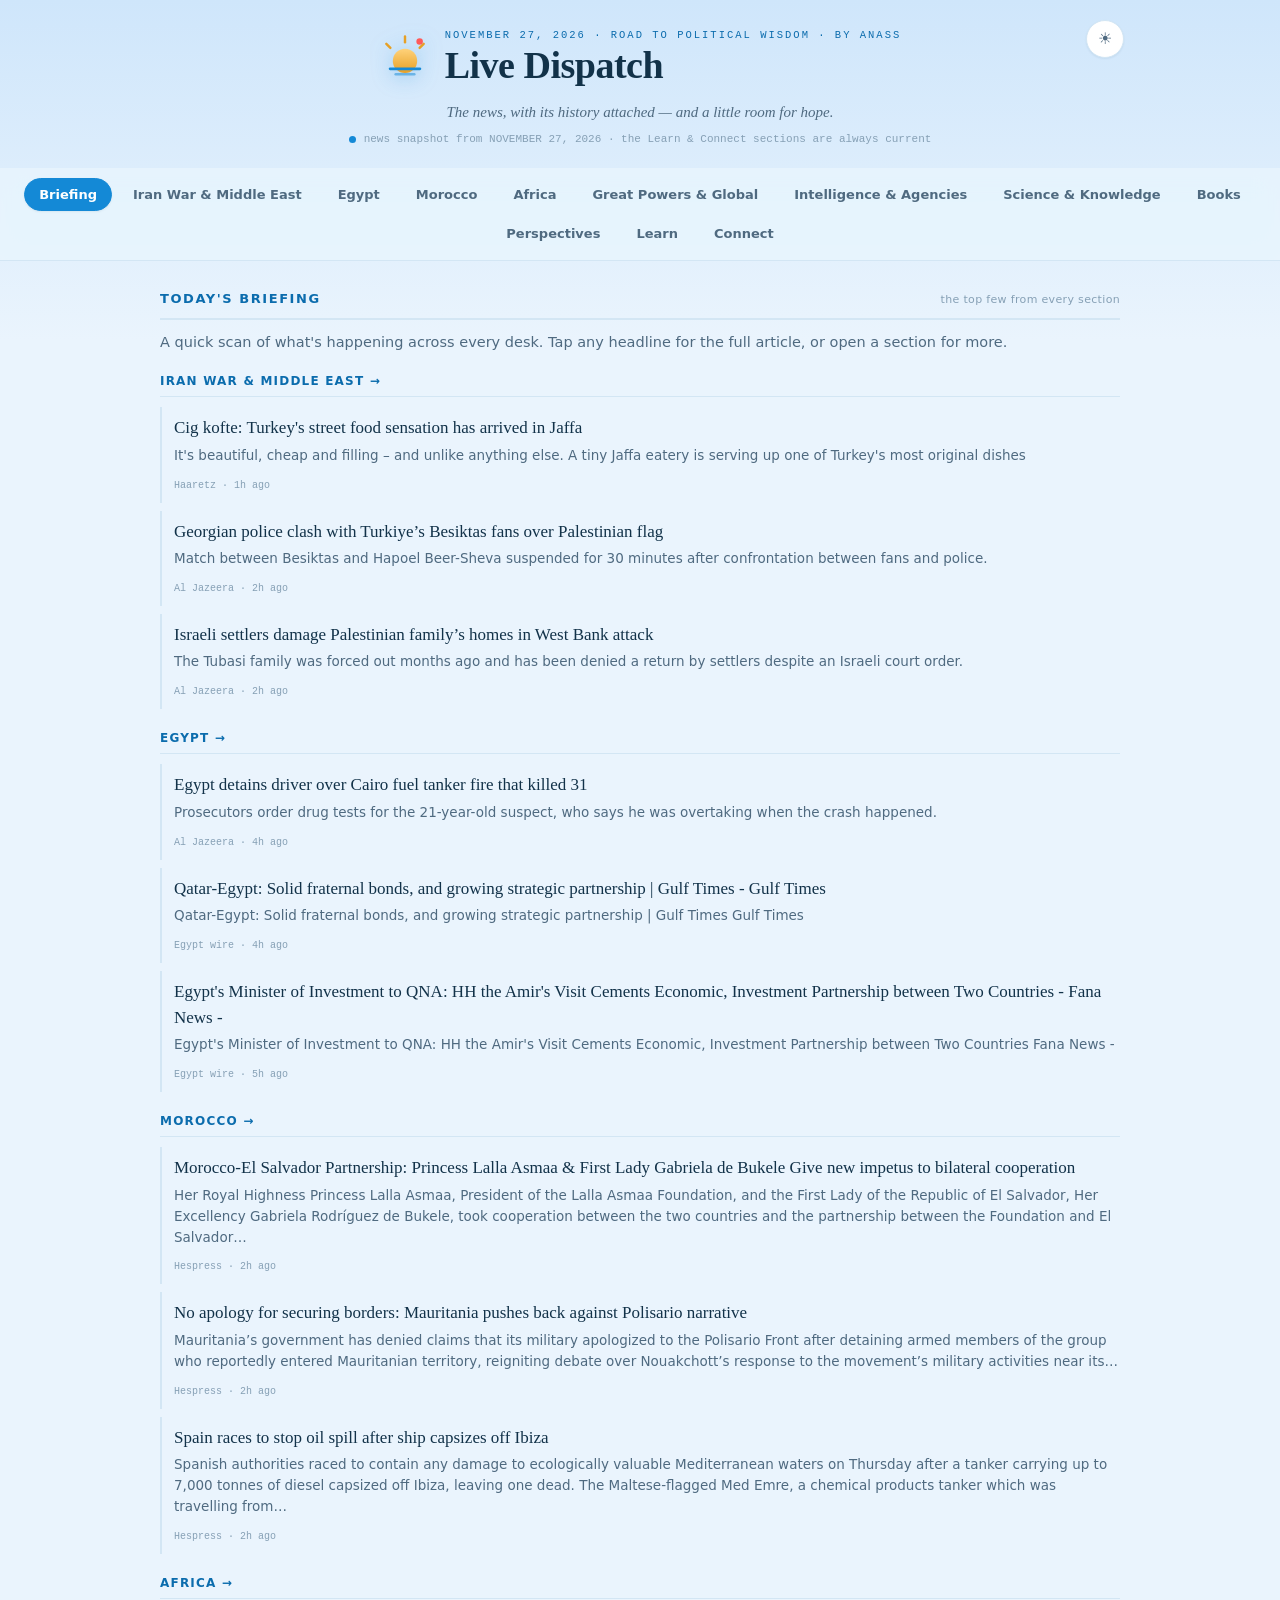
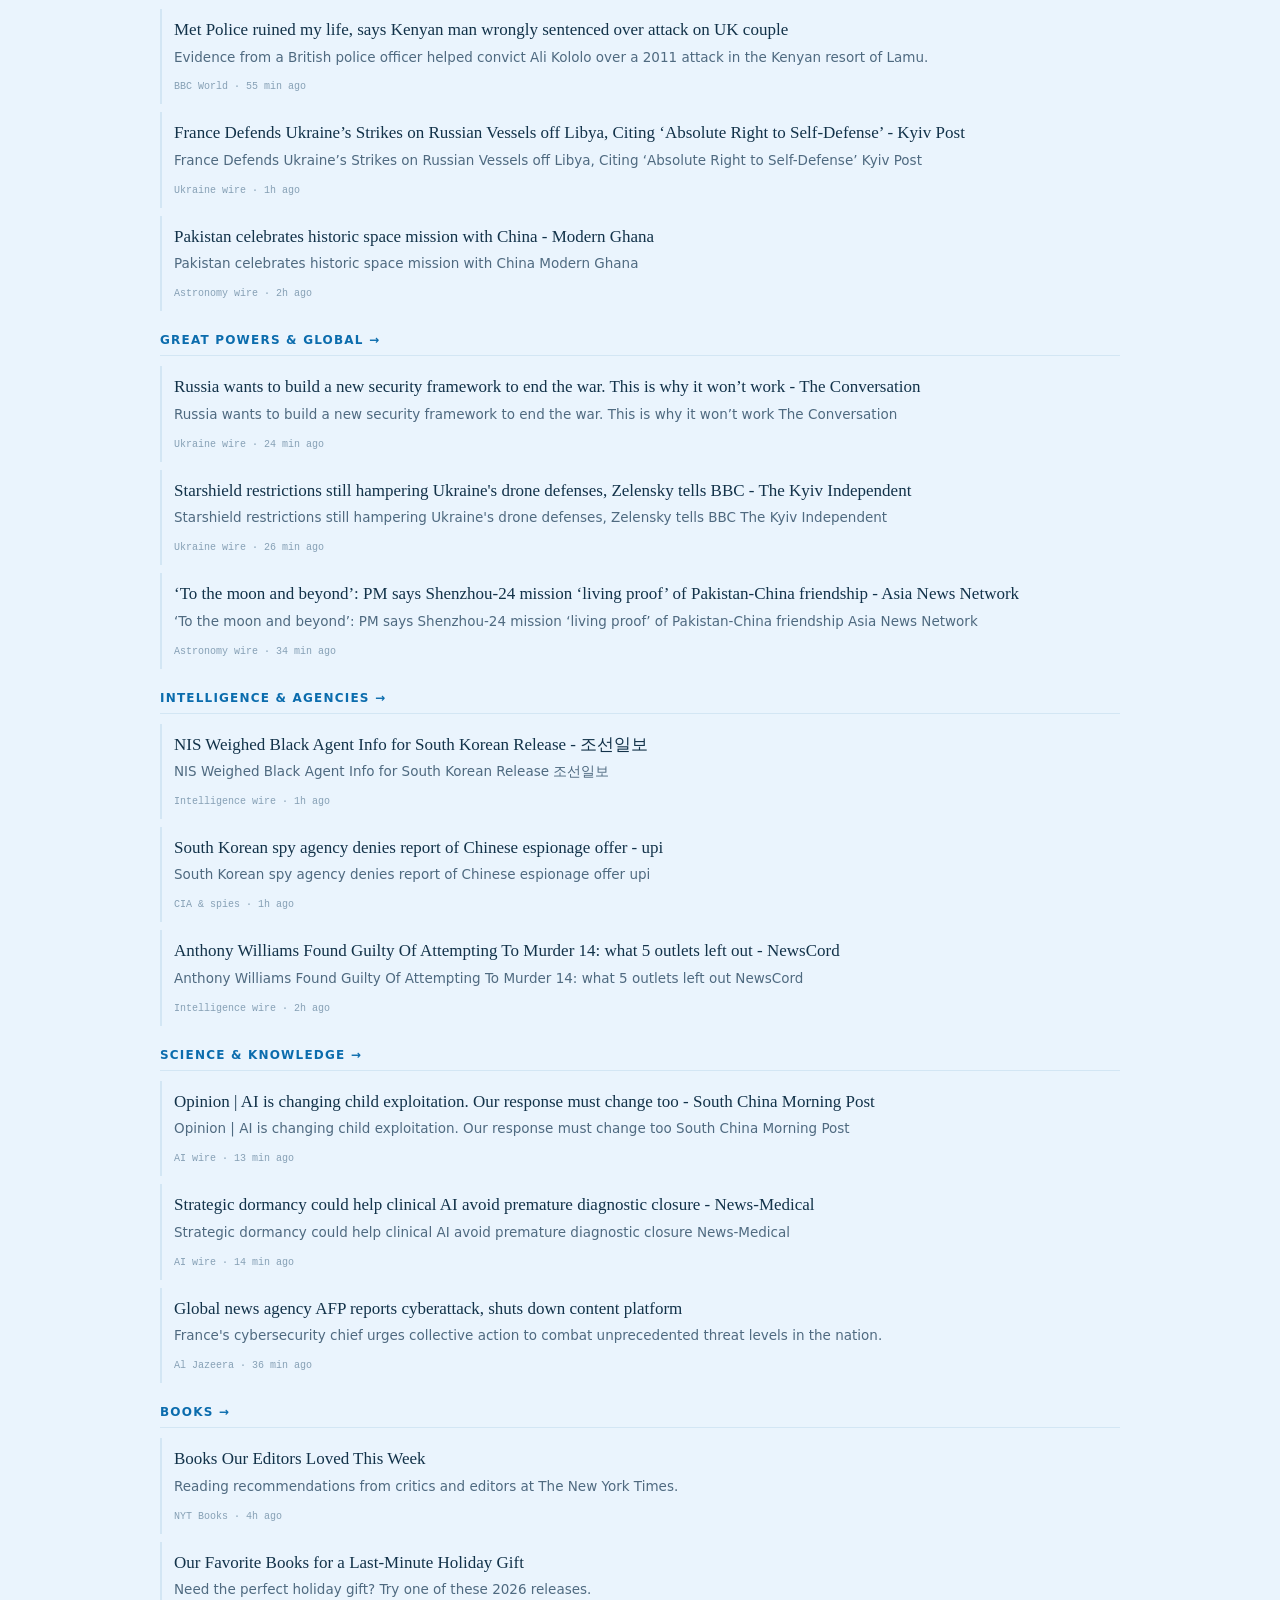
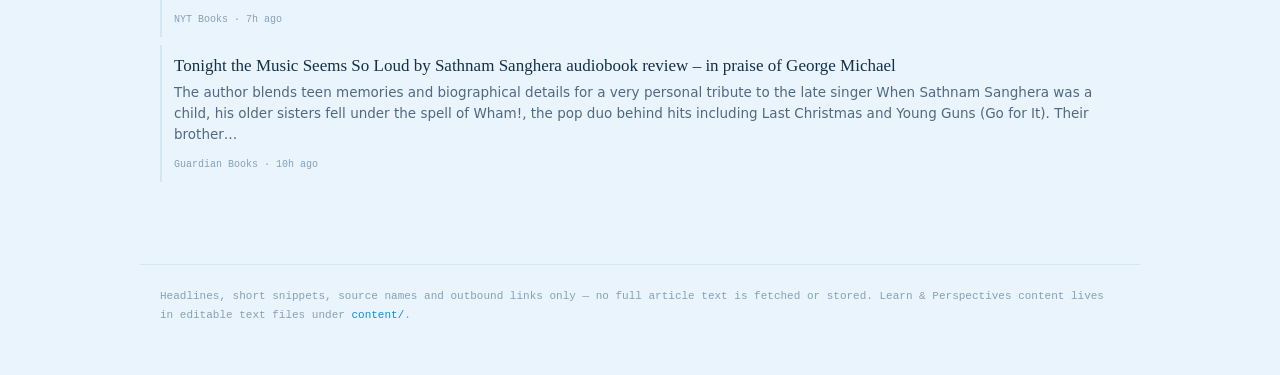
==== commit f36ae0ac: "Auto refresh news 2026-11-27 01:43 UTC" ====
--- a/docs/index.html
+++ b/docs/index.html
@@ -474,7 +474,7 @@
       </linearGradient></defs>
     </svg>
     <div class="brand-text">
-      <div class="kicker">NOVEMBER 26, 2026 · Road to political wisdom · by Anass</div>
+      <div class="kicker">NOVEMBER 27, 2026 · Road to political wisdom · by Anass</div>
       <h1>Live Dispatch</h1>
     </div>
   </div>
@@ -482,7 +482,7 @@
   <div class="status">
     <span class="dot"></span>
     
-      news snapshot from NOVEMBER 26, 2026 · the Learn &amp; Connect sections are always current
+      news snapshot from NOVEMBER 27, 2026 · the Learn &amp; Connect sections are always current
     
   </div>
   
@@ -523,21 +523,21 @@
       <button class="brief-head" data-jump="mideast">Iran War &amp; Middle East →</button>
       
       <div class="brief-item">
-        <a href="https://www.bbc.co.uk/news/articles/c39w9y5dx4k5o?at_medium=RSS&amp;at_campaign=rss" target="_blank" rel="noopener noreferrer">Italy says two citizens killed in Iranian strike in Kuwait</a>
-        <p>The pair were technicians for German company Rheinmetall, according to Italy&#39;s foreign ministry.</p>
-        <span class="src">BBC World · 12 min ago</span>
+        <a href="https://www.haaretz.com/food/2026-11-27/ty-article-magazine/.premium/cig-kofte-turkeys-street-food-sensation-has-arrived-in-jaffa/000001a2-0d15-d48b-adaf-0db7e54d0000" target="_blank" rel="noopener noreferrer">Cig kofte: Turkey&#39;s street food sensation has arrived in Jaffa</a>
+        <p>It&#39;s beautiful, cheap and filling – and unlike anything else. A tiny Jaffa eatery is serving up one of Turkey&#39;s most original dishes</p>
+        <span class="src">Haaretz · 1h ago</span>
       </div>
       
       <div class="brief-item">
-        <a href="https://www.haaretz.com/israel-news/haaretz-today/2026-11-26/ty-article/.highlight/will-this-man-de-ben-gvirize-israel/000001a2-17d8-d22a-a1bb-17fb613f0000" target="_blank" rel="noopener noreferrer">Eisenkot gives The Democrats the most important mission facing Israel: de-Ben-Gvirizing it</a>
-        <p>Yair Golan&#39;s coalition deal with Eisenkot brings Netanyahu&#39;s ouster closer. His portfolio may be less senior than those of his allies, but his task could be greater</p>
-        <span class="src">Haaretz · 13 min ago</span>
+        <a href="https://www.aljazeera.com/sports/2026/11/26/georgian-police-clash-with-turkiyes-besiktas-fans-over-palestinian-flag?traffic_source=rss" target="_blank" rel="noopener noreferrer">Georgian police clash with Turkiye’s Besiktas fans over Palestinian flag</a>
+        <p>Match between Besiktas and Hapoel Beer-Sheva suspended for 30 minutes after confrontation between fans and police.</p>
+        <span class="src">Al Jazeera · 2h ago</span>
       </div>
       
       <div class="brief-item">
-        <a href="https://news.google.com/rss/articles/[base64]?oc=5" target="_blank" rel="noopener noreferrer">Israel&#39;s Eisenkot reaches deal with left-wing faction as coalition talks gain steam - Reuters</a>
-        <p>Israel&#39;s Eisenkot reaches deal with left-wing faction as coalition talks gain steam Reuters</p>
-        <span class="src">Reuters · 35 min ago</span>
+        <a href="https://www.aljazeera.com/news/2026/11/26/israeli-settlers-damage-palestinian-familys-homes-in-west-bank-attack?traffic_source=rss" target="_blank" rel="noopener noreferrer">Israeli settlers damage Palestinian family’s homes in West Bank attack</a>
+        <p>The Tubasi family was forced out months ago and has been denied a return by settlers despite an Israeli court order.</p>
+        <span class="src">Al Jazeera · 2h ago</span>
       </div>
       
     </div>
@@ -546,21 +546,21 @@
       <button class="brief-head" data-jump="egypt">Egypt →</button>
       
       <div class="brief-item">
-        <a href="https://news.google.com/rss/articles/[base64]?oc=5" target="_blank" rel="noopener noreferrer">Egypt and Qatar call for regional de-escalation, stronger economic and energy ties during Emir’s Cairo visit - Dailynewsegypt</a>
-        <p>Egypt and Qatar call for regional de-escalation, stronger economic and energy ties during Emir’s Cairo visit Dailynewsegypt</p>
-        <span class="src">Egypt wire · 45 min ago</span>
+        <a href="https://www.aljazeera.com/news/2026/11/26/egypt-detains-driver-over-cairo-fuel-tanker-fire-that-killed-31?traffic_source=rss" target="_blank" rel="noopener noreferrer">Egypt detains driver over Cairo fuel tanker fire that killed 31</a>
+        <p>Prosecutors order drug tests for the 21-year-old suspect, who says he was overtaking when the crash happened.</p>
+        <span class="src">Al Jazeera · 4h ago</span>
       </div>
       
       <div class="brief-item">
-        <a href="http://www.africanews.com/2026/11/26/egypt-says-31-dead-in-cairo-fuel-truck-inferno-one-man-arrested/" target="_blank" rel="noopener noreferrer">Egypt says 31 dead in Cairo fuel truck inferno, one man arrested</a>
-        <p>A fuel truck overturned on Wednesday, triggering a massive blaze that engulfed nearby vehicles. At least 31 people have been killed in the deadly fire. A man has been arrested in connection with the incident.</p>
-        <span class="src">Africanews · 1h ago</span>
+        <a href="https://news.google.com/rss/articles/[base64]?oc=5" target="_blank" rel="noopener noreferrer">Qatar-Egypt: Solid fraternal bonds, and growing strategic partnership | Gulf Times - Gulf Times</a>
+        <p>Qatar-Egypt: Solid fraternal bonds, and growing strategic partnership | Gulf Times Gulf Times</p>
+        <span class="src">Egypt wire · 4h ago</span>
       </div>
       
       <div class="brief-item">
-        <a href="https://news.google.com/rss/articles/[base64]?oc=5" target="_blank" rel="noopener noreferrer">The strategic foundations of US–Egypt relations: Why Washington gives Egypt billions - Borkena</a>
-        <p>The strategic foundations of US–Egypt relations: Why Washington gives Egypt billions Borkena</p>
-        <span class="src">Egypt wire · 1h ago</span>
+        <a href="https://news.google.com/rss/articles/[base64]?oc=5" target="_blank" rel="noopener noreferrer">Egypt&#39;s Minister of Investment to QNA: HH the Amir&#39;s Visit Cements Economic, Investment Partnership between Two Countries - Fana News -</a>
+        <p>Egypt&#39;s Minister of Investment to QNA: HH the Amir&#39;s Visit Cements Economic, Investment Partnership between Two Countries Fana News -</p>
+        <span class="src">Egypt wire · 5h ago</span>
       </div>
       
     </div>
@@ -569,21 +569,21 @@
       <button class="brief-head" data-jump="morocco">Morocco →</button>
       
       <div class="brief-item">
-        <a href="https://en.hespress.com/149959-fao-moroccos-cereal-harvest-nearly-doubles-to-9-million-tonnes-reducing-import-needs.html" target="_blank" rel="noopener noreferrer">FAO: Morocco&#39;s cereal harvest nearly doubles to 9 million tonnes, reducing import needs</a>
-        <p>Morocco’s cereal production nearly doubled to 9 million tonnes in 2026 following abundant rainfall, allowing the country to reduce its grain import requirements, according to a new report by the UN Food and Agriculture Organization (FAO). In its November 24 country assessment,…</p>
-        <span class="src">Hespress · 33 min ago</span>
+        <a href="https://en.hespress.com/150001-morocco-el-salvador-partnership-princess-lalla-asmaa-first-lady-gabriela-de-bukele-give-new-impetus-to-bilateral-cooperation.html" target="_blank" rel="noopener noreferrer">Morocco-El Salvador Partnership: Princess Lalla Asmaa &amp; First Lady Gabriela de Bukele Give new impetus to bilateral cooperation</a>
+        <p>Her Royal Highness Princess Lalla Asmaa, President of the Lalla Asmaa Foundation, and the First Lady of the Republic of El Salvador, Her Excellency Gabriela Rodríguez de Bukele, took cooperation between the two countries and the partnership between the Foundation and El Salvador…</p>
+        <span class="src">Hespress · 2h ago</span>
       </div>
       
       <div class="brief-item">
-        <a href="http://www.africanews.com/2026/11/26/american-artist-showcases-plants-in-ysl-marrakech-museum-in-morocco/" target="_blank" rel="noopener noreferrer">American artist showcases plants in YSL Marrakech Museum in Morocco</a>
-        <p>Fifty drawings, watercolours, oil paintings, and ink on paper pieces by Dan McCleary showcase the Majorelle Jardin&#39;s flora.</p>
-        <span class="src">Africanews · 45 min ago</span>
+        <a href="https://en.hespress.com/149993-no-apology-for-securing-borders-mauritania-pushes-back-against-polisario-narrative.html" target="_blank" rel="noopener noreferrer">No apology for securing borders: Mauritania pushes back against Polisario narrative</a>
+        <p>Mauritania’s government has denied claims that its military apologized to the Polisario Front after detaining armed members of the group who reportedly entered Mauritanian territory, reigniting debate over Nouakchott’s response to the movement’s military activities near its…</p>
+        <span class="src">Hespress · 2h ago</span>
       </div>
       
       <div class="brief-item">
-        <a href="https://en.hespress.com/149955-spain-races-to-stop-oil-spill-after-ship-capsizes-off-ibiza.html" target="_blank" rel="noopener noreferrer">Spain races to stop oil spill after ship capsizes off Ibiza</a>
+        <a href="https://en.hespress.com/149995-spain-races-to-stop-oil-spill-after-ship-capsizes-off-ibiza-2.html" target="_blank" rel="noopener noreferrer">Spain races to stop oil spill after ship capsizes off Ibiza</a>
         <p>Spanish authorities raced to contain any damage to ecologically valuable Mediterranean waters on Thursday after a tanker carrying up to 7,000 tonnes of diesel capsized off Ibiza, leaving one dead. The Maltese-flagged Med Emre, a chemical products tanker which was travelling from…</p>
-        <span class="src">Hespress · 1h ago</span>
+        <span class="src">Hespress · 2h ago</span>
       </div>
       
     </div>
@@ -592,21 +592,21 @@
       <button class="brief-head" data-jump="africa">Africa →</button>
       
       <div class="brief-item">
-        <a href="https://news.google.com/rss/articles/CBMic0FVX3lxTFBuWmNuWHdEdmNINExhTVlmNnY0Y0xyOVFWeHpmZFptSXdtYlBVaFBEcWlYQ0tvUlJSU1VQMWRaQkZQWmViNHptaTlRdmFwS2xDZjQ3ZVFiS19MeWFDSm5keFNwUVd5RUt4ZlhSNjRVbzFEb1k?oc=5" target="_blank" rel="noopener noreferrer">1Password breach exposes customer names and emails but not vaults - DNE Africa</a>
-        <p>1Password breach exposes customer names and emails but not vaults DNE Africa</p>
-        <span class="src">Cybersecurity wire · 20 min ago</span>
+        <a href="https://www.bbc.co.uk/news/articles/cqvg2nlr8kd8o?at_medium=RSS&amp;at_campaign=rss" target="_blank" rel="noopener noreferrer">Met Police ruined my life, says Kenyan man wrongly sentenced over attack on UK couple</a>
+        <p>Evidence from a British police officer helped convict Ali Kololo over a 2011 attack in the Kenyan resort of Lamu.</p>
+        <span class="src">BBC World · 55 min ago</span>
       </div>
       
       <div class="brief-item">
-        <a href="http://www.africanews.com/2026/11/26/extreme-heat-threatens-pregnant-women-in-south-africas-informal-settlements/" target="_blank" rel="noopener noreferrer">Extreme heat threatens pregnant women in South Africa’s informal settlements</a>
-        <p>Inside this antenatal unit in Mamelodi south africa, expectant mothers are battling dizziness, swollen feet and exhaustion as temperatures soar. In nearby informal settlements, extreme heat is raising fears of premature births and putting maternal health at risk.</p>
-        <span class="src">Africanews · 23 min ago</span>
+        <a href="https://news.google.com/rss/articles/CBMiS0FVX3lxTFBBSjRwUnIxZkVCR1I5WFVFMUJZeUl0OEVlbFpGSjNGX1g5X2RHbkZ3ajVhZEsxMk1RZTY2bDdFVFVTTFRXSE81ZDdNSQ?oc=5" target="_blank" rel="noopener noreferrer">France Defends Ukraine’s Strikes on Russian Vessels off Libya, Citing ‘Absolute Right to Self-Defense’ - Kyiv Post</a>
+        <p>France Defends Ukraine’s Strikes on Russian Vessels off Libya, Citing ‘Absolute Right to Self-Defense’ Kyiv Post</p>
+        <span class="src">Ukraine wire · 1h ago</span>
       </div>
       
       <div class="brief-item">
-        <a href="http://www.africanews.com/2026/11/26/italys-meloni-concerned-after-ukraine-attack-on-russian-ship-in-libya/" target="_blank" rel="noopener noreferrer">Italy&#39;s Meloni concerned after Ukraine attack on Russian ship in Libya</a>
-        <p>Italian Prime Minister Giorgia Meloni spoke in Brussels ahead of a European Union leaders’ meeting convened to discuss the bloc’s next long-term budget and a new loan to help Ukraine meet its economic and military needs</p>
-        <span class="src">Africanews · 1h ago</span>
+        <a href="https://news.google.com/rss/articles/[base64]?oc=5" target="_blank" rel="noopener noreferrer">Pakistan celebrates historic space mission with China - Modern Ghana</a>
+        <p>Pakistan celebrates historic space mission with China Modern Ghana</p>
+        <span class="src">Astronomy wire · 2h ago</span>
       </div>
       
     </div>
@@ -615,21 +615,21 @@
       <button class="brief-head" data-jump="global">Great Powers &amp; Global →</button>
       
       <div class="brief-item">
-        <a href="https://news.google.com/rss/articles/[base64]?oc=5" target="_blank" rel="noopener noreferrer">Trump: ‘I would like Putin to put an end to all military aggression in Europe.’ London calls on 100,000 reservists to stand by in the event of war - Il Sole 24 ORE</a>
-        <p>Trump: ‘I would like Putin to put an end to all military aggression in Europe.’ London calls on 100,000 reservists to stand by in the event of war Il Sole 24 ORE</p>
-        <span class="src">Ukraine wire · 5 min ago</span>
+        <a href="https://news.google.com/rss/articles/[base64]?oc=5" target="_blank" rel="noopener noreferrer">Russia wants to build a new security framework to end the war. This is why it won’t work - The Conversation</a>
+        <p>Russia wants to build a new security framework to end the war. This is why it won’t work The Conversation</p>
+        <span class="src">Ukraine wire · 24 min ago</span>
       </div>
       
       <div class="brief-item">
-        <a href="https://news.google.com/rss/articles/CBMic0FVX3lxTE5HcjNYSTFaWFZHRGd5ZGhPRkRBUWc5TjZnQ2Q4S2FXa3l2MGE0NXl1TUVkNjZBS3BHNFNscE81LWdOOW93ZWFoRG03aWhuNDhLQUU3aFJCM285Q1FkUnUwczA0RnUwY2hzSHc2aklXWHlTZHM?oc=5" target="_blank" rel="noopener noreferrer">Putin’s Growing Army of the Dead - DER SPIEGEL - The German View</a>
-        <p>Putin’s Growing Army of the Dead DER SPIEGEL - The German View</p>
-        <span class="src">Ukraine wire · 15 min ago</span>
+        <a href="https://news.google.com/rss/articles/[base64]?oc=5" target="_blank" rel="noopener noreferrer">Starshield restrictions still hampering Ukraine&#39;s drone defenses, Zelensky tells BBC - The Kyiv Independent</a>
+        <p>Starshield restrictions still hampering Ukraine&#39;s drone defenses, Zelensky tells BBC The Kyiv Independent</p>
+        <span class="src">Ukraine wire · 26 min ago</span>
       </div>
       
       <div class="brief-item">
-        <a href="https://news.google.com/rss/articles/CBMie0FVX3lxTE1taWFsQzVRbmwwcm9RcmNCZjFXSEFFeXhjQmdadlRIR3hzcjFqeV90VENpbkstdUJISU1tc05TMTUtY3JaWHRLeGJaWC12S3JraEdTTzRKYy1GQXVqV3JxYnRCV0FZY2ZzVUN0bWwydmNHbzJsVFJnSUswMA?oc=5" target="_blank" rel="noopener noreferrer">Alleged Russian spy goes on trial in Berlin - Yahoo News Singapore</a>
-        <p>Alleged Russian spy goes on trial in Berlin Yahoo News Singapore</p>
-        <span class="src">Intelligence wire · 18 min ago</span>
+        <a href="https://news.google.com/rss/articles/[base64]?oc=5" target="_blank" rel="noopener noreferrer">‘To the moon and beyond’: PM says Shenzhou-24 mission ‘living proof’ of Pakistan-China friendship - Asia News Network</a>
+        <p>‘To the moon and beyond’: PM says Shenzhou-24 mission ‘living proof’ of Pakistan-China friendship Asia News Network</p>
+        <span class="src">Astronomy wire · 34 min ago</span>
       </div>
       
     </div>
@@ -638,21 +638,21 @@
       <button class="brief-head" data-jump="intel">Intelligence &amp; Agencies →</button>
       
       <div class="brief-item">
-        <a href="https://news.google.com/rss/articles/CBMijAFBVV95cUxQanNyWk1jLTZJRUdaVS01ZVE5OEt4OHpPZ29wenl1cHRVTzVDNUI0ZWhBcXl6bUNLclJyVmFVZ3JQR1k1RjJPdUZlN1o4VlZGVXByMkF2Ymhnc01DXzNDc3hOcUtwcEhmellvT2pUMTFtT2YydzJqVG84U3ZYRlZZOVNCQ1BxQlZvVE83LQ?oc=5" target="_blank" rel="noopener noreferrer">National Intelligence Service Explored Third-Country Agent Exchange - 조선일보</a>
-        <p>National Intelligence Service Explored Third-Country Agent Exchange 조선일보</p>
-        <span class="src">Intelligence wire · 58 min ago</span>
+        <a href="https://news.google.com/rss/articles/CBMijAFBVV95cUxQanNyWk1jLTZJRUdaVS01ZVE5OEt4OHpPZ29wenl1cHRVTzVDNUI0ZWhBcXl6bUNLclJyVmFVZ3JQR1k1RjJPdUZlN1o4VlZGVXByMkF2Ymhnc01DXzNDc3hOcUtwcEhmellvT2pUMTFtT2YydzJqVG84U3ZYRlZZOVNCQ1BxQlZvVE83LQ?oc=5" target="_blank" rel="noopener noreferrer">NIS Weighed Black Agent Info for South Korean Release - 조선일보</a>
+        <p>NIS Weighed Black Agent Info for South Korean Release 조선일보</p>
+        <span class="src">Intelligence wire · 1h ago</span>
       </div>
       
       <div class="brief-item">
-        <a href="https://news.google.com/rss/articles/CBMiWEFVX3lxTE1jTlBLTkNTWXBVcnNZc2g3ZXBqd01wYlFncU5rUkVELXRSNjFraC1HN3RLT3RkTm1YdW9PUkZzR0FrbkNxVm1ERm1JYzc5UmZMa0pUaDFRRXA?oc=5" target="_blank" rel="noopener noreferrer">Türkiye dismantles cyber espionage network targeting defence, critical state institutions - TRT World</a>
-        <p>Türkiye dismantles cyber espionage network targeting defence, critical state institutions TRT World</p>
-        <span class="src">Intelligence wire · 3h ago</span>
+        <a href="https://news.google.com/rss/articles/[base64]?oc=5" target="_blank" rel="noopener noreferrer">South Korean spy agency denies report of Chinese espionage offer - upi</a>
+        <p>South Korean spy agency denies report of Chinese espionage offer upi</p>
+        <span class="src">CIA &amp; spies · 1h ago</span>
       </div>
       
       <div class="brief-item">
-        <a href="https://news.google.com/rss/articles/[base64]?oc=5" target="_blank" rel="noopener noreferrer">New cybersecurity breach hits US spy agencies | CUOMO Full Episode - NewsNation</a>
-        <p>New cybersecurity breach hits US spy agencies | CUOMO Full Episode NewsNation</p>
-        <span class="src">CIA &amp; spies · 3h ago</span>
+        <a href="https://news.google.com/rss/articles/[base64]?oc=5" target="_blank" rel="noopener noreferrer">Anthony Williams Found Guilty Of Attempting To Murder 14: what 5 outlets left out - NewsCord</a>
+        <p>Anthony Williams Found Guilty Of Attempting To Murder 14: what 5 outlets left out NewsCord</p>
+        <span class="src">Intelligence wire · 2h ago</span>
       </div>
       
     </div>
@@ -661,21 +661,21 @@
       <button class="brief-head" data-jump="science">Science &amp; Knowledge →</button>
       
       <div class="brief-item">
-        <a href="https://news.google.com/rss/articles/[base64]?oc=5" target="_blank" rel="noopener noreferrer">Breach Roundup: OpenRouter Suspends AI Providers Over Leaks - GovInfoSecurity</a>
-        <p>Breach Roundup: OpenRouter Suspends AI Providers Over Leaks GovInfoSecurity</p>
-        <span class="src">AI wire · 3 min ago</span>
+        <a href="https://news.google.com/rss/articles/[base64]?oc=5" target="_blank" rel="noopener noreferrer">Opinion | AI is changing child exploitation. Our response must change too - South China Morning Post</a>
+        <p>Opinion | AI is changing child exploitation. Our response must change too South China Morning Post</p>
+        <span class="src">AI wire · 13 min ago</span>
       </div>
       
       <div class="brief-item">
-        <a href="https://news.google.com/rss/articles/CBMibEFVX3lxTE5TSEJuajdiT01OOU1kaEFxam54MDA5ZHB6Z1NEdEJHb3hrUGt0QzN3b3hSUGVycTNJMlZBMVJkOVRRd2NERndoQUtfLVl6MDVvVGFGLVAwSDg3NGhJRmFSQ0NMLXY0QnBJN2M0Yw?oc=5" target="_blank" rel="noopener noreferrer">Nvidia Pauses Advanced Chip Orders in Southeast Asia - Investing News Network</a>
-        <p>Nvidia Pauses Advanced Chip Orders in Southeast Asia Investing News Network</p>
-        <span class="src">AI wire · 3 min ago</span>
+        <a href="https://news.google.com/rss/articles/[base64]?oc=5" target="_blank" rel="noopener noreferrer">Strategic dormancy could help clinical AI avoid premature diagnostic closure - News-Medical</a>
+        <p>Strategic dormancy could help clinical AI avoid premature diagnostic closure News-Medical</p>
+        <span class="src">AI wire · 14 min ago</span>
       </div>
       
       <div class="brief-item">
-        <a href="https://news.google.com/rss/articles/[base64]?oc=5" target="_blank" rel="noopener noreferrer">Polish defence ministry to sign agreement with Palantir on Friday - 1470 &amp; 100.3 WMBD</a>
-        <p>Polish defence ministry to sign agreement with Palantir on Friday 1470 &amp; 100.3 WMBD</p>
-        <span class="src">AI wire · 6 min ago</span>
+        <a href="https://www.aljazeera.com/news/2026/11/27/global-news-agency-afp-reports-cyberattack-shuts-down-content-platform?traffic_source=rss" target="_blank" rel="noopener noreferrer">Global news agency AFP reports cyberattack, shuts down content platform</a>
+        <p>France&#39;s cybersecurity chief urges collective action to combat unprecedented threat levels in the nation.</p>
+        <span class="src">Al Jazeera · 36 min ago</span>
       </div>
       
     </div>
@@ -684,21 +684,21 @@
       <button class="brief-head" data-jump="books">Books →</button>
       
       <div class="brief-item">
-        <a href="https://www.theguardian.com/books/2026/nov/26/tonight-the-music-seems-so-loud-by-sathnam-sanghera-audiobook-review-in-praise-of-george-michael" target="_blank" rel="noopener noreferrer">Tonight the Music Seems So Loud by Sathnam Sanghera audiobook review – in praise of George Michael</a>
-        <p>The author blends teen memories and biographical details for a very personal tribute to the late singer When Sathnam Sanghera was a child, his older sisters fell under the spell of Wham!, the pop duo behind hits including Last Christmas and Young Guns (Go for It). Their brother…</p>
-        <span class="src">Guardian Books · 1h ago</span>
-      </div>
-      
-      <div class="brief-item">
-        <a href="https://www.nytimes.com/2026/11/26/books/review/kids-books-holiday-gift-guide.html" target="_blank" rel="noopener noreferrer">Our Favorite Kids’ Books for Holiday Gifts</a>
-        <p>Need the perfect holiday gift? Try one of these recent releases.</p>
-        <span class="src">NYT Books · 2h ago</span>
+        <a href="https://www.nytimes.com/2026/11/26/books/review/new-recommended-books.html" target="_blank" rel="noopener noreferrer">Books Our Editors Loved This Week</a>
+        <p>Reading recommendations from critics and editors at The New York Times.</p>
+        <span class="src">NYT Books · 4h ago</span>
       </div>
       
       <div class="brief-item">
         <a href="https://www.nytimes.com/2026/11/26/books/books-holiday-gift-guide.html" target="_blank" rel="noopener noreferrer">Our Favorite Books for a Last-Minute Holiday Gift</a>
         <p>Need the perfect holiday gift? Try one of these 2026 releases.</p>
-        <span class="src">NYT Books · 2h ago</span>
+        <span class="src">NYT Books · 7h ago</span>
+      </div>
+      
+      <div class="brief-item">
+        <a href="https://www.theguardian.com/books/2026/nov/26/tonight-the-music-seems-so-loud-by-sathnam-sanghera-audiobook-review-in-praise-of-george-michael" target="_blank" rel="noopener noreferrer">Tonight the Music Seems So Loud by Sathnam Sanghera audiobook review – in praise of George Michael</a>
+        <p>The author blends teen memories and biographical details for a very personal tribute to the late singer When Sathnam Sanghera was a child, his older sisters fell under the spell of Wham!, the pop duo behind hits including Last Christmas and Young Guns (Go for It). Their brother…</p>
+        <span class="src">Guardian Books · 10h ago</span>
       </div>
       
     </div>
@@ -715,282 +715,282 @@
           
           <article class="story">
             
-            <h3><a href="https://www.bbc.co.uk/news/articles/c39w9y5dx4k5o?at_medium=RSS&amp;at_campaign=rss" target="_blank" rel="noopener noreferrer">Italy says two citizens killed in Iranian strike in Kuwait</a></h3>
+            <h3><a href="https://www.haaretz.com/food/2026-11-27/ty-article-magazine/.premium/cig-kofte-turkeys-street-food-sensation-has-arrived-in-jaffa/000001a2-0d15-d48b-adaf-0db7e54d0000" target="_blank" rel="noopener noreferrer">Cig kofte: Turkey&#39;s street food sensation has arrived in Jaffa</a></h3>
+            <p>It&#39;s beautiful, cheap and filling – and unlike anything else. A tiny Jaffa eatery is serving up one of Turkey&#39;s most original dishes</p>
+            <span class="src">Haaretz · 1h ago</span>
+          </article>
+          
+          <article class="story">
+            
+            <h3><a href="https://www.aljazeera.com/sports/2026/11/26/georgian-police-clash-with-turkiyes-besiktas-fans-over-palestinian-flag?traffic_source=rss" target="_blank" rel="noopener noreferrer">Georgian police clash with Turkiye’s Besiktas fans over Palestinian flag</a></h3>
+            <p>Match between Besiktas and Hapoel Beer-Sheva suspended for 30 minutes after confrontation between fans and police.</p>
+            <span class="src">Al Jazeera · 2h ago</span>
+          </article>
+          
+          <article class="story">
+            
+            <h3><a href="https://www.aljazeera.com/news/2026/11/26/israeli-settlers-damage-palestinian-familys-homes-in-west-bank-attack?traffic_source=rss" target="_blank" rel="noopener noreferrer">Israeli settlers damage Palestinian family’s homes in West Bank attack</a></h3>
+            <p>The Tubasi family was forced out months ago and has been denied a return by settlers despite an Israeli court order.</p>
+            <span class="src">Al Jazeera · 2h ago</span>
+          </article>
+          
+          <article class="story hopeful">
+            <span class="glimmer" title="A de-escalation / hope story">◗ glimmer</span>
+            <h3><a href="https://www.nytimes.com/2026/11/26/world/europe/peter-mandelson-epstein-uk.html" target="_blank" rel="noopener noreferrer">U.K. Releases Files on Peter Mandelson, Ambassador Tied to Jeffrey Epstein</a></h3>
+            <p>Documents released Thursday shed new light on the rushed appointment of Peter Mandelson and his continued ties to Global Counsel, a lobbying group.</p>
+            <span class="src">NYT World · 4h ago</span>
+          </article>
+          
+          <article class="story">
+            
+            <h3><a href="https://news.google.com/rss/articles/[base64]?oc=5" target="_blank" rel="noopener noreferrer">US, Qatar to help Venezuela clear regional development bank arrears, sources say - Reuters</a></h3>
+            <p>US, Qatar to help Venezuela clear regional development bank arrears, sources say Reuters</p>
+            <span class="src">Reuters · via Google News · 4h ago</span>
+          </article>
+          
+          <article class="story">
+            
+            <h3><a href="https://www.haaretz.com/israel-news/israel-politics/2026-11-26/ty-article/.premium/eisenkot-agrees-to-exempt-haredi-yeshiva-students-from-idf-draft-source-says/000001a2-19b6-d014-a9ae-1bbe8bb70000" target="_blank" rel="noopener noreferrer">Eisenkot agrees to exempt Haredi yeshiva students from IDF draft, source says</a></h3>
+            <p>The sides also agreed that the ultra-Orthodox leaders would not actively support draft evasion by ultra-Orthodox men who do not study. The parties have not yet announced that they will hold a meeting next week</p>
+            <span class="src">Haaretz · 4h ago</span>
+          </article>
+          
+          <article class="story">
+            
+            <h3><a href="https://www.nytimes.com/2026/11/25/world/middleeast/judges-israel-corruption-case-netanyahu.html" target="_blank" rel="noopener noreferrer">Judges in Israel Suggest Dropping Key Corruption Case Against Netanyahu</a></h3>
+            <p>Prime Minister Benjamin Netanyahu is accused of bribery, fraud and breach of trust in a long-running trial that has divided the country. He denies all wrongdoing.</p>
+            <span class="src">NYT Middle East · 4h ago</span>
+          </article>
+          
+          <article class="story">
+            
+            <h3><a href="https://www.bbc.co.uk/news/articles/c39w9y5dx4k5o?at_medium=RSS&amp;at_campaign=rss" target="_blank" rel="noopener noreferrer">Two Italians killed in strike in Kuwait, as Iran denies responsibility</a></h3>
             <p>The pair were technicians for German company Rheinmetall, according to Italy&#39;s foreign ministry.</p>
-            <span class="src">BBC World · 12 min ago</span>
-          </article>
-          
-          <article class="story">
-            
-            <h3><a href="https://www.haaretz.com/israel-news/haaretz-today/2026-11-26/ty-article/.highlight/will-this-man-de-ben-gvirize-israel/000001a2-17d8-d22a-a1bb-17fb613f0000" target="_blank" rel="noopener noreferrer">Eisenkot gives The Democrats the most important mission facing Israel: de-Ben-Gvirizing it</a></h3>
+            <span class="src">BBC World · 4h ago</span>
+          </article>
+          
+          <article class="story">
+            
+            <h3><a href="https://news.google.com/rss/articles/[base64]?oc=5" target="_blank" rel="noopener noreferrer">Hamas weighs response after Israel kills 10 people in Gaza - Reuters</a></h3>
+            <p>Hamas weighs response after Israel kills 10 people in Gaza Reuters</p>
+            <span class="src">Reuters · via Google News · 4h ago</span>
+          </article>
+          
+          <article class="story">
+            
+            <h3><a href="https://news.google.com/rss/articles/[base64]?oc=5" target="_blank" rel="noopener noreferrer">Attack on Saudi Aramco&#39;s Jazan refinery kills worker, halts some operations - Reuters</a></h3>
+            <p>Attack on Saudi Aramco&#39;s Jazan refinery kills worker, halts some operations Reuters</p>
+            <span class="src">Reuters · via Google News · 4h ago</span>
+          </article>
+          
+          <article class="story">
+            
+            <h3><a href="https://www.haaretz.com/israel-news/israel-politics/2026-11-26/ty-article-magazine/.premium/benjamin-netanyahus-best-day-in-a-decade-is-a-test-for-the-opposition/000001a2-1962-d62f-a5ff-df6b07030000" target="_blank" rel="noopener noreferrer">Benjamin Netanyahu&#39;s best day in a decade is a test for the opposition</a></h3>
+            <p>For the pro-Netanyahu right, all facts will always be filtered through one aim: to decimate Israel&#39;s judiciary. His opponents must not fall into the same trap</p>
+            <span class="src">Haaretz · 5h ago</span>
+          </article>
+          
+          <article class="story">
+            
+            <h3><a href="https://www.aljazeera.com/news/2026/11/26/attack-on-saudi-aramcos-jazan-refinery-kills-worker-disrupts-operations?traffic_source=rss" target="_blank" rel="noopener noreferrer">Attack on Saudi’s Jazan refinery kills one person, disrupts operations</a></h3>
+            <p>The attack killed a Nepali national, injured several people and sparked a fire, Saudi Energy Ministry says.</p>
+            <span class="src">Al Jazeera · 5h ago</span>
+          </article>
+          
+          <article class="story">
+            
+            <h3><a href="https://www.haaretz.com/israel-news/2026-11-26/ty-article/.premium/after-33-years-tel-aviv-central-bus-station-bridges-to-be-dismantled-in-2027/000001a2-185b-d205-a1ef-3f5f6f030000" target="_blank" rel="noopener noreferrer">After 33 years: Tel Aviv Central Bus Station bridges to be dismantled in 2027</a></h3>
+            <p>The station&#39;s western bridge will continue to be dismantled through April 2027, followed later that year by its northern and southern arms. Like the station itself, the bridges have long been an environmental and transportation nuisance</p>
+            <span class="src">Haaretz · 5h ago</span>
+          </article>
+          
+          <article class="story">
+            
+            <h3><a href="https://www.haaretz.com/israel-news/israel-politics/2026-11-26/ty-article/.premium/herzog-brought-his-son-along-on-official-rwanda-flight-kept-public-in-the-dark/000001a2-1861-d205-a1ef-3f7da3df0000" target="_blank" rel="noopener noreferrer">Herzog brought his son along on official Rwanda flight, kept public in the dark</a></h3>
+            <p>Roi Herzog was among 36 members of the presidential entourage after the president paid for his son&#39;s flight ticket, amounting to $600. He explained that his son had completed lengthy reserve duty in Gaza and that he wanted quality time with him</p>
+            <span class="src">Haaretz · 5h ago</span>
+          </article>
+          
+          <article class="story hopeful">
+            <span class="glimmer" title="A de-escalation / hope story">◗ glimmer</span>
+            <h3><a href="https://news.google.com/rss/articles/[base64]?oc=5" target="_blank" rel="noopener noreferrer">Kushner Says Putin Shows No Interest in a Ceasefire, Calls Ukraine War a Proxy War - Around Prague</a></h3>
+            <p>Kushner Says Putin Shows No Interest in a Ceasefire, Calls Ukraine War a Proxy War Around Prague</p>
+            <span class="src">Ukraine wire · via Google News · 5h ago</span>
+          </article>
+          
+          <article class="story">
+            
+            <h3><a href="https://www.nytimes.com/2026/11/26/world/middleeast/italians-killed-iran-drone-attack-kuwait.html" target="_blank" rel="noopener noreferrer">Two Italians Killed in Iranian Drone Attack on Kuwait, Officials Say</a></h3>
+            <p>The deaths follow a series of strikes on Gulf Arab states that host U.S. military facilities in recent weeks as talks to end the war continue to stall.</p>
+            <span class="src">NYT Middle East · 6h ago</span>
+          </article>
+          
+          <article class="story">
+            
+            <h3><a href="https://www.haaretz.com/israel-news/israel-security/2026-11-26/ty-article/.premium/have-you-seen-the-clips-life-is-super-fun-in-gaza-now/000001a2-190e-ded0-a5b6-dd2ef0af0000" target="_blank" rel="noopener noreferrer">From Israel to India, the dangerous instinct to &#39;disappear&#39; the enemy</a></h3>
+            <p>Efforts to erase Pakistanis from Indian screens echo Israel&#39;s approach to Gaza, where the horrors it has inflicted are kept out of sight. What Israel chooses to show instead is equally revealing</p>
+            <span class="src">Haaretz · 6h ago</span>
+          </article>
+          
+          <article class="story hopeful">
+            <span class="glimmer" title="A de-escalation / hope story">◗ glimmer</span>
+            <h3><a href="https://www.aljazeera.com/news/2026/11/26/why-are-winter-rains-forcing-palestinians-in-gaza-to-flee-again?traffic_source=rss" target="_blank" rel="noopener noreferrer">Why are winter rains forcing Palestinians in Gaza to flee again?</a></h3>
+            <p>Israeli restrictions on humanitarian aid, damaged buildings and flooded tents leave displaced Palestinians vulnerable.</p>
+            <span class="src">Al Jazeera · 6h ago</span>
+          </article>
+          
+          <article class="story">
+            
+            <h3><a href="https://www.haaretz.com/west-bank/2026-11-26/ty-article/.premium/settlers-risk-damaging-ancient-w-bank-mikveh-fill-it-with-water-without-permit/000001a2-18d0-d3c8-adab-9cd626750000" target="_blank" rel="noopener noreferrer">Settlers risk damaging ancient West Bank mikveh by filling it with water without permit</a></h3>
+            <p>The mikveh at the Hasmonean Winter Palaces near Jericho was emptied on IDF orders after a week underwater. Emek Shaveh nonprofit said it documented 20 cases of damage to West Bank archaeological sites by Jews over the past year</p>
+            <span class="src">Haaretz · 6h ago</span>
+          </article>
+          
+          <article class="story">
+            
+            <h3><a href="https://news.google.com/rss/articles/[base64]?oc=5" target="_blank" rel="noopener noreferrer">Two Italians killed in attack on Kuwait site, Iran denies involvement - Reuters</a></h3>
+            <p>Two Italians killed in attack on Kuwait site, Iran denies involvement Reuters</p>
+            <span class="src">Reuters · via Google News · 6h ago</span>
+          </article>
+          
+          <article class="story">
+            
+            <h3><a href="https://www.aljazeera.com/video/newsfeed/2026/11/26/kushner-explains-the-good-thing-about-gazas-destruction?traffic_source=rss" target="_blank" rel="noopener noreferrer">Kushner explains the ‘good thing’ about Gaza’s destruction</a></h3>
+            <p>Jared Kushner says the “good thing” about Israel’s genocidal war on Gaza is that it can be built into “something new”.</p>
+            <span class="src">Al Jazeera · 7h ago</span>
+          </article>
+          
+          <article class="story">
+            
+            <h3><a href="https://news.google.com/rss/articles/[base64]?oc=5" target="_blank" rel="noopener noreferrer">Settlers smash foundations of Palestinian family&#39;s homes in West Bank - Reuters</a></h3>
+            <p>Settlers smash foundations of Palestinian family&#39;s homes in West Bank Reuters</p>
+            <span class="src">Reuters · via Google News · 7h ago</span>
+          </article>
+          
+          <article class="story">
+            
+            <h3><a href="https://news.google.com/rss/articles/[base64]?oc=5" target="_blank" rel="noopener noreferrer">Berlin Opens Espionage Trial of Woman Accused of Working for Russian Intelligence in Germany - UNITED24 Media</a></h3>
+            <p>Berlin Opens Espionage Trial of Woman Accused of Working for Russian Intelligence in Germany UNITED24 Media</p>
+            <span class="src">Intelligence wire · via Google News · 7h ago</span>
+          </article>
+          
+          <article class="story">
+            
+            <h3><a href="https://www.haaretz.com/world-news/europe/2026-11-26/ty-article/.premium/french-far-right-leader-under-renewed-scrutiny-over-alleged-antisemitic-messages/000001a2-18d7-ded0-a5b6-dcf70e590000" target="_blank" rel="noopener noreferrer">French far-right leader Bardella under renewed scrutiny over alleged antisemitic messages</a></h3>
+            <p>Le Monde said it authenticated the exchanges with Meta and presented 19 pieces of evidence linking Bardella to the messages. In one, Bardella allegedly wrote: &#39;It&#39;s the Zionists who are at the head of the banks&#39;</p>
+            <span class="src">Haaretz · 7h ago</span>
+          </article>
+          
+          <article class="story">
+            
+            <h3><a href="https://www.aljazeera.com/news/2026/11/26/netanyahus-corruption-trial-is-it-really-all-over?traffic_source=rss" target="_blank" rel="noopener noreferrer">Netanyahu’s corruption trial: Is it really all over?</a></h3>
+            <p>Court recommendations put the Israeli leader&#39;s trial, political future and efforts to evade prosecution back in focus.</p>
+            <span class="src">Al Jazeera · 8h ago</span>
+          </article>
+          
+          <article class="story">
+            
+            <h3><a href="https://news.google.com/rss/articles/[base64]?oc=5" target="_blank" rel="noopener noreferrer">Iraq closes two border crossings in Kurdistan region with Syria and Iran - Reuters</a></h3>
+            <p>Iraq closes two border crossings in Kurdistan region with Syria and Iran Reuters</p>
+            <span class="src">Reuters · via Google News · 8h ago</span>
+          </article>
+          
+          <article class="story">
+            
+            <h3><a href="https://news.google.com/rss/articles/[base64]?oc=5" target="_blank" rel="noopener noreferrer">US officials divided over Chinese spying allegations following Jensen Huang&#39;s return Days after President Donald Trump declared Nvidia CEO Jensen Huang was not a security threat, a question remains…</a></h3>
+            <p>US officials divided over Chinese spying allegations following Jensen Huang&#39;s return Days after President Donald Trump declared Nvidia CEO Jensen Huang was not a security threat, a question remains unanswered: Was the woman Huang had an affair with Facebook</p>
+            <span class="src">CIA &amp; spies · via Google News · 8h ago</span>
+          </article>
+          
+          <article class="story">
+            
+            <h3><a href="https://www.haaretz.com/israel-news/israel-security/2026-11-26/ty-article/.premium/lebanon-and-israel-to-hold-eighth-round-of-peace-talks-before-years-end/000001a2-17b6-d58f-afea-57bff4e00000" target="_blank" rel="noopener noreferrer">Israel and Lebanon to resume talks as IDF withdrawal plan stalls</a></h3>
+            <p>The U.S.-mediated talks will focus on finding a third party to oversee the implementation of any deal. France seeks to deploy an international force to support the Lebanese army in place of UNIFIL, but Israel opposes the move, an Israeli source says</p>
+            <span class="src">Haaretz · 8h ago</span>
+          </article>
+          
+          <article class="story">
+            
+            <h3><a href="https://www.haaretz.com/israel-news/haaretz-today/2026-11-26/ty-article/.highlight/will-this-man-de-ben-gvirize-israel/000001a2-17d8-d22a-a1bb-17fb613f0000" target="_blank" rel="noopener noreferrer">Eisenkot gives the Democrats the most important mission facing Israel: de-Ben-Gvirizing it</a></h3>
             <p>Yair Golan&#39;s coalition deal with Eisenkot brings Netanyahu&#39;s ouster closer. His portfolio may be less senior than those of his allies, but his task could be greater</p>
-            <span class="src">Haaretz · 13 min ago</span>
+            <span class="src">Haaretz · 9h ago</span>
           </article>
           
           <article class="story">
             
             <h3><a href="https://news.google.com/rss/articles/[base64]?oc=5" target="_blank" rel="noopener noreferrer">Israel&#39;s Eisenkot reaches deal with left-wing faction as coalition talks gain steam - Reuters</a></h3>
             <p>Israel&#39;s Eisenkot reaches deal with left-wing faction as coalition talks gain steam Reuters</p>
-            <span class="src">Reuters · via Google News · 35 min ago</span>
+            <span class="src">Reuters · via Google News · 9h ago</span>
           </article>
           
           <article class="story">
             
             <h3><a href="https://www.haaretz.com/life/television/2026-11-26/ty-article-magazine/.premium/whats-worse-than-using-palestinian-as-human-shields-talking-about-it/000001a2-16f2-d83b-a9b7-3efa46da0000" target="_blank" rel="noopener noreferrer">What&#39;s worse than using Palestinian as human shields? Talking about it | TV Review</a></h3>
             <p>Kan 11&#39;s investigation exposed how the IDF&#39;s use of Palestinian civilians as human shields in Gaza became an accepted military practice. Instead of contending with the crimes, the public outcry focused on getting the film off the air</p>
-            <span class="src">Haaretz · 42 min ago</span>
-          </article>
-          
-          <article class="story">
-            
-            <h3><a href="https://www.aljazeera.com/video/newsfeed/2026/11/26/two-dead-after-iranian-drone-attack-on-kuwait?traffic_source=rss" target="_blank" rel="noopener noreferrer">Two dead after Iranian drone attack on Kuwait</a></h3>
-            <p>Kuwait’s army says two Italian workers were killed and four others were injured in an Iranian drone attack.</p>
-            <span class="src">Al Jazeera · 57 min ago</span>
-          </article>
-          
-          <article class="story">
-            
-            <h3><a href="https://www.aljazeera.com/sports/2026/11/26/pep-guardiola-calls-on-world-to-disobey-horror-over-gaza-and-praises-bds?traffic_source=rss" target="_blank" rel="noopener noreferrer">Pep Guardiola calls on world to ‘disobey horror’ over Gaza and praises BDS</a></h3>
-            <p>Football icon says it is more urgent than ever to demand an end to Israel&#39;s &#39;apartheid, colonialism and occupation&#39;.</p>
-            <span class="src">Al Jazeera · 58 min ago</span>
-          </article>
-          
-          <article class="story hopeful">
-            <span class="glimmer" title="A de-escalation / hope story">◗ glimmer</span>
-            <h3><a href="https://www.aljazeera.com/news/2026/11/26/qatari-egyptian-leaders-discuss-gaza-ceasefire-and-regional-security?traffic_source=rss" target="_blank" rel="noopener noreferrer">Qatari, Egyptian leaders discuss Gaza ‘ceasefire’ and regional security</a></h3>
-            <p>Sheikh Tamim bin Hamad Al Thani is in Cairo for an official visit aimed at further strengthening bilateral relations.</p>
-            <span class="src">Al Jazeera · 1h ago</span>
+            <span class="src">Haaretz · 9h ago</span>
           </article>
           
           <article class="story">
             
             <h3><a href="https://www.haaretz.com/world-news/2026-11-26/ty-article-magazine/.premium/spains-election-could-topple-one-of-europes-last-left-wing-holdouts/000001a2-16e4-d0a2-afb7-56ffe5830000" target="_blank" rel="noopener noreferrer">Spain&#39;s election could topple one of Europe&#39;s last left-wing holdouts</a></h3>
             <p>Sunday&#39;s election could bring Spain&#39;s far right into government for the first time since the country&#39;s return to democracy, dealing a blow to Europe&#39;s left and paving the way for a thaw in relations with Israel</p>
-            <span class="src">Haaretz · 1h ago</span>
-          </article>
-          
-          <article class="story">
-            
-            <h3><a href="https://news.google.com/rss/articles/[base64]?oc=5" target="_blank" rel="noopener noreferrer">Hamas weighs response after Israel kills 10 people in Gaza - Reuters</a></h3>
-            <p>Hamas weighs response after Israel kills 10 people in Gaza Reuters</p>
-            <span class="src">Reuters · via Google News · 1h ago</span>
-          </article>
-          
-          <article class="story">
-            
-            <h3><a href="https://www.aljazeera.com/video/newsfeed/2026/11/26/jerusalem-daily-israeli-settlers-set-fire-to-a-palestinian-vehicle?traffic_source=rss" target="_blank" rel="noopener noreferrer">Jerusalem Daily: Israeli settlers set fire to a Palestinian vehicle</a></h3>
-            <p>Al Jazeera’s Ava Warriner has the latest in Jerusalem Daily.</p>
-            <span class="src">Al Jazeera · 1h ago</span>
+            <span class="src">Haaretz · 10h ago</span>
+          </article>
+          
+          <article class="story">
+            
+            <h3><a href="https://news.google.com/rss/articles/[base64]?oc=5" target="_blank" rel="noopener noreferrer">Iraqi Kurds protest against Baghdad leader&#39;s moves to assert central control - Reuters</a></h3>
+            <p>Iraqi Kurds protest against Baghdad leader&#39;s moves to assert central control Reuters</p>
+            <span class="src">Reuters · via Google News · 10h ago</span>
           </article>
           
           <article class="story">
             
             <h3><a href="https://www.haaretz.com/israel-news/israel-politics/2026-11-26/ty-article/.premium/bennett-confirms-talks-with-netanyahu-says-eisenkot-was-aware/000001a2-180f-decf-abea-fa3f443f0000" target="_blank" rel="noopener noreferrer">Bennett confirms talks with Netanyahu, says it was &#39;with Eisenkot&#39;s full knowledge&#39;</a></h3>
             <p>Responding to Haaretz, Bennett denied he had talked with Netanyahu behind his allies&#39; backs. He endorsed a national unity government with Eisenkot as prime minister first, but did not rule out a government with Arab or ultra-Orthodox parties</p>
-            <span class="src">Haaretz · 1h ago</span>
-          </article>
-          
-          <article class="story">
-            
-            <h3><a href="https://www.aljazeera.com/news/2026/11/26/un-ruling-disputes-israeli-allegations-used-to-dismiss-unrwa-gaza-staff?traffic_source=rss" target="_blank" rel="noopener noreferrer">UN ruling disputes Israeli allegations used to dismiss UNRWA Gaza staff</a></h3>
-            <p>Tribunal raises questions about the credibility of UNRWA&#39;s decision to dismiss its staff without substantiated evidence.</p>
-            <span class="src">Al Jazeera · 1h ago</span>
+            <span class="src">Haaretz · 10h ago</span>
           </article>
           
           <article class="story hopeful">
             <span class="glimmer" title="A de-escalation / hope story">◗ glimmer</span>
             <h3><a href="https://news.google.com/rss/articles/[base64]?oc=5" target="_blank" rel="noopener noreferrer">Egypt’s Sisi, Qatari emir discuss regional tensions, Gaza ceasefire - Yeni Safak English</a></h3>
             <p>Egypt’s Sisi, Qatari emir discuss regional tensions, Gaza ceasefire Yeni Safak English</p>
-            <span class="src">Egypt wire · via Google News · 2h ago</span>
-          </article>
-          
-          <article class="story">
-            
-            <h3><a href="https://www.aljazeera.com/news/2026/11/26/can-trump-continue-with-iran-war-despite-funding-restrictions?traffic_source=rss" target="_blank" rel="noopener noreferrer">Can Trump continue with Iran war despite funding restrictions?</a></h3>
-            <p>A Congress budget bill could serve as a pressure tactic on Trump to end the war but could also trigger a shutdown.</p>
-            <span class="src">Al Jazeera · 2h ago</span>
-          </article>
-          
-          <article class="story">
-            
-            <h3><a href="https://www.aljazeera.com/news/2026/11/26/how-an-oil-feud-is-deepening-rift-between-baghdad-and-iraqs-kurdish-region?traffic_source=rss" target="_blank" rel="noopener noreferrer">How an oil feud is deepening rift between Baghdad and Iraq’s Kurdish region</a></h3>
-            <p>Prime Minister al-Zaidi&#39;s move to take control of border crossings and oilfields has drawn a sharp response from Erbil.</p>
-            <span class="src">Al Jazeera · 2h ago</span>
+            <span class="src">Egypt wire · via Google News · 11h ago</span>
           </article>
           
           <article class="story">
             
             <h3><a href="https://news.google.com/rss/articles/[base64]?oc=5" target="_blank" rel="noopener noreferrer">Two Italian workers killed in Iranian strike in Kuwait, source says - Reuters</a></h3>
             <p>Two Italian workers killed in Iranian strike in Kuwait, source says Reuters</p>
-            <span class="src">Reuters · via Google News · 2h ago</span>
+            <span class="src">Reuters · via Google News · 11h ago</span>
           </article>
           
           <article class="story">
             
             <h3><a href="https://www.haaretz.com/world-news/europe/2026-11-26/ty-article/u-k-antisemitism-adviser-to-probe-bbc-over-treatment-of-jewish-staff/000001a2-17ff-d22a-a1bb-17ffd2290000" target="_blank" rel="noopener noreferrer">U.K. antisemitism adviser to probe BBC over allegations of &#39;hostile&#39; workplace for Jews</a></h3>
             <p>The announcement comes weeks after Jewish film producer Lucie Kon received a £400,000 payout from the BBC following allegations of workplace antisemitism. Kon tells Haaretz the probe is a chance for Jewish staff &#39;do their jobs without fear&#39;</p>
-            <span class="src">Haaretz · 2h ago</span>
+            <span class="src">Haaretz · 11h ago</span>
           </article>
           
           <article class="story">
             
             <h3><a href="https://www.nytimes.com/2026/11/26/arts/design/venice-biennale-2028-curator-hoor-al-qasimi.html" target="_blank" rel="noopener noreferrer">Venice Biennale Names Its First Arab Curator: Hoor Al-Qasimi</a></h3>
             <p>The director of the Sharjah Biennial in the United Arab Emirates, she will organize the 62nd edition of the world’s oldest and best-attended contemporary art exhibition in 2028.</p>
-            <span class="src">NYT Middle East · 2h ago</span>
+            <span class="src">NYT Middle East · 11h ago</span>
           </article>
           
           <article class="story">
             
             <h3><a href="https://www.haaretz.com/israel-news/travel/news/2026-11-26/ty-article/.premium/flydubai-to-resume-israel-flights-in-december-two-months-after-foiled-attack/000001a2-17c8-d9b5-aba3-97cf6bb40000" target="_blank" rel="noopener noreferrer">Flydubai to resume Israel flights from December 3, two months after foiled attack</a></h3>
             <p>The Emirati airline will operate six daily flights instead of 10, as it did before the attempted hijacking on September 30. The resumption of flights is still awaiting final approval by Israeli defense officials</p>
-            <span class="src">Haaretz · 3h ago</span>
-          </article>
-          
-          <article class="story">
-            
-            <h3><a href="https://www.aljazeera.com/video/centre-stage/2026/11/26/are-we-ready-to-live-longer-centre-stage?traffic_source=rss" target="_blank" rel="noopener noreferrer">Are we ready to live longer? | Centre Stage</a></h3>
-            <p>Dr Slim Slama of Qatar Foundation&#39;s WISH talks to Al Jazeera about the future of healthcare.</p>
-            <span class="src">Al Jazeera · 3h ago</span>
+            <span class="src">Haaretz · 12h ago</span>
           </article>
           
           <article class="story">
             
             <h3><a href="https://www.haaretz.com/israel-news/israel-politics/2026-11-26/ty-article/.premium/far-right-lawmakers-urging-idf-veterans-with-ptsd-to-blow-up-knesset-panels/000001a2-179b-d22a-a1bb-17bbafa80000" target="_blank" rel="noopener noreferrer">Netanyahu bloc lawmakers ask IDF veterans with PTSD to disrupt Knesset panels</a></h3>
             <p>Haaretz obtained messages sent by Otzma Yehudit and Likud lawmakers urging wounded Israeli military veterans to &#39;blow up&#39; Knesset committees, in the latest push against Arab lawmakers who could back a new government formed by Eisenkot</p>
-            <span class="src">Haaretz · 3h ago</span>
-          </article>
-          
-          <article class="story">
-            
-            <h3><a href="https://www.aljazeera.com/news/2026/11/26/jordan-parliament-debates-antiterror-law-after-deadly-karak-church-attack?traffic_source=rss" target="_blank" rel="noopener noreferrer">Jordan Parliament debates ‘antiterror’ law after deadly Karak church attack</a></h3>
-            <p>House votes to refer draft amendments to the 2006 Anti-Terrorism Law to its Legal Committee for review.</p>
-            <span class="src">Al Jazeera · 3h ago</span>
-          </article>
-          
-          <article class="story">
-            
-            <h3><a href="https://www.haaretz.com/middle-east-news/2026-11-26/ty-article/.premium/kuwait-army-says-four-hurt-in-iranian-attack-on-vital-site/000001a2-17f8-dfd9-a5b7-1ffc56950000" target="_blank" rel="noopener noreferrer">Report: Two Italians killed in Iranian drone attack on Kuwait&#39;s &#39;vital site&#39;</a></h3>
-            
-            <span class="src">Haaretz · 3h ago</span>
-          </article>
-          
-          <article class="story hopeful">
-            <span class="glimmer" title="A de-escalation / hope story">◗ glimmer</span>
-            <h3><a href="https://news.google.com/rss/articles/CBMihwFBVV95cUxNTVp3MVEtWWFFbXFaQnljcW95RThoRkw1XzhHdG9ySjNoQ3d0Qjlzbm1fdG53Z0FJT2Q5bk1ONmFWa09NZHJqQWp4a2ZmS3liSnl5d1RoSmViNHNVdEpxSXl6eURzZklFRVJzMkhrdG03aVdPQ1RVWF91OGhsT2NvOGpjSjZpODA?oc=5" target="_blank" rel="noopener noreferrer">Sisi, Qatari Emir Discuss Bilateral Ties, Gaza Ceasefire in Cairo - Sada Elbalad English</a></h3>
-            <p>Sisi, Qatari Emir Discuss Bilateral Ties, Gaza Ceasefire in Cairo Sada Elbalad English</p>
-            <span class="src">Egypt wire · via Google News · 3h ago</span>
-          </article>
-          
-          <article class="story">
-            
-            <h3><a href="http://www.africanews.com/2026/11/26/forward7-arso-cooperation-agreement-delivers-45-standards-to-support-the-future-of-clean-c/" target="_blank" rel="noopener noreferrer">Forward7-ARSO Cooperation Agreement Delivers 45+ Standards to Support the Future of Clean Cooking in Africa</a></h3>
-            <p>Saudi Arabia’s Forward7 and ARSO are harmonizing clean cooking standards across Africa to boost safe LPG, bioenergy and solar solutions for families.</p>
-            <span class="src">Africanews · 3h ago</span>
-          </article>
-          
-          <article class="story">
-            
-            <h3><a href="https://www.aljazeera.com/video/newsfeed/2026/11/26/film-shows-testimonies-of-international-doctors-amid-gaza-genocide?traffic_source=rss" target="_blank" rel="noopener noreferrer">Film shows testimonies of international doctors amid Gaza genocide</a></h3>
-            <p>A documentary shows footage from international doctors who bore witness to the collapse of the Gaza&#39;s medical system.</p>
-            <span class="src">Al Jazeera · 3h ago</span>
-          </article>
-          
-          <article class="story">
-            
-            <h3><a href="https://www.aljazeera.com/news/2026/11/26/symbolic-why-did-uk-sanction-yemens-houthis-amid-attacks-on-saudi?traffic_source=rss" target="_blank" rel="noopener noreferrer">‘Symbolic’: Why did UK sanction Yemen’s Houthis amid attacks on Saudi?</a></h3>
-            <p>UK sanctions Iran-backed group and its leaders, accusing them of undermining stability in the Middle East.</p>
-            <span class="src">Al Jazeera · 4h ago</span>
-          </article>
-          
-          <article class="story">
-            
-            <h3><a href="https://news.google.com/rss/articles/[base64]?oc=5" target="_blank" rel="noopener noreferrer">Iran&#39;s Revolutionary Guards say two oil tankers hit sea mines near Oman’s Khasab - Reuters</a></h3>
-            <p>Iran&#39;s Revolutionary Guards say two oil tankers hit sea mines near Oman’s Khasab Reuters</p>
-            <span class="src">Reuters · via Google News · 4h ago</span>
-          </article>
-          
-          <article class="story">
-            
-            <h3><a href="https://www.aljazeera.com/news/2026/11/26/james-fergie-chambers-us-trying-to-cast-antiwar-ideas-as-extremist?traffic_source=rss" target="_blank" rel="noopener noreferrer">James ‘Fergie’ Chambers: US trying to cast ‘antiwar ideas as extremist’</a></h3>
-            <p>Recently bailed activist denies accusations of supporting Hamas, claiming he is being punished for supporting Palestine.</p>
-            <span class="src">Al Jazeera · 4h ago</span>
-          </article>
-          
-          <article class="story">
-            
-            <h3><a href="https://www.nytimes.com/2026/11/26/world/middleeast/isis-attack-syria.html" target="_blank" rel="noopener noreferrer">Attack Blamed on ISIS Kills 2 Syrian Security Force Members</a></h3>
-            <p>The assault on a security headquarters in the northeastern city of Hasakah was carried out by four militants who local officials linked to the Islamic State.</p>
-            <span class="src">NYT Middle East · 5h ago</span>
-          </article>
-          
-          <article class="story">
-            
-            <h3><a href="https://www.haaretz.com/israel-news/2026-11-26/ty-article-magazine/.premium/facing-deportation-ethiopians-must-plead-with-a-clerk-accused-of-abuse/000001a2-030e-d33a-a3e6-13cea3850000" target="_blank" rel="noopener noreferrer">Facing deportation, Ethiopians must plead with a clerk accused of abuse</a></h3>
-            <p>Freweyni Solomon interviews asylum seekers fleeing war who hope to remain in Israel. Testimonies and recordings show her threatening, cursing at and humiliating them. After years of inaction, Haaretz&#39;s reporting led to her removal</p>
-            <span class="src">Haaretz · 5h ago</span>
-          </article>
-          
-          <article class="story">
-            
-            <h3><a href="https://www.haaretz.com/israel-news/israel-crime/2026-11-26/ty-article/.premium/arab-israeli-detained-for-foreign-election-interference-released-after-10-days/000001a2-16a4-ded0-a5b6-d6a4a0220000" target="_blank" rel="noopener noreferrer">After 10 days, Shin Bet frees Arab Israeli held for alleged election interference</a></h3>
-            <p>The Shin Bet security service arrested Prof. Ibrahim Abu Jaber on suspicion that he tried to encourage Raed Salah, northern branch leader of the Islamic Movement in Israel, and his supporters to vote after he met with a Hamas representative in Jordan</p>
-            <span class="src">Haaretz · 6h ago</span>
-          </article>
-          
-          <article class="story">
-            
-            <h3><a href="https://news.google.com/rss/articles/[base64]?oc=5" target="_blank" rel="noopener noreferrer">Secret memos and clashing spy agencies deepen mystery around woman linked to Nvidia chief Jensen Huang - The Independent</a></h3>
-            <p>Secret memos and clashing spy agencies deepen mystery around woman linked to Nvidia chief Jensen Huang The Independent</p>
-            <span class="src">CIA &amp; spies · via Google News · 6h ago</span>
-          </article>
-          
-          <article class="story">
-            
-            <h3><a href="https://www.bbc.co.uk/news/articles/cqvg2n4mzl1jo?at_medium=RSS&amp;at_campaign=rss" target="_blank" rel="noopener noreferrer">Hamas political official and wife among eight Palestinians killed in Israeli strikes on Gaza</a></h3>
-            <p>The killings are the latest from a series of near daily attacks by Israel against what it says are Hamas targets.</p>
-            <span class="src">BBC World · 6h ago</span>
-          </article>
-          
-          <article class="story">
-            
-            <h3><a href="https://www.nytimes.com/2026/11/26/world/canada/port-hardy-woman-dies-outside-er.html" target="_blank" rel="noopener noreferrer">The E.R. Closed at 5 P.M. A Dying Woman Showed Up 11 Minutes Too Late.</a></h3>
-            <p>In rural British Columbia, Courtney McCowan died after paramedics tried to help her in a hospital’s parking lot.</p>
-            <span class="src">NYT World · 6h ago</span>
-          </article>
-          
-          <article class="story">
-            
-            <h3><a href="https://www.haaretz.com/israel-news/israel-crime/2026-11-26/ty-article-magazine/.premium/netanyahu-trial-bombshell-could-the-charges-collapse/000001a2-141c-d62f-a5ff-df5da9360000" target="_blank" rel="noopener noreferrer">Netanyahu trial bombshell: Could the charges collapse?</a></h3>
-            <p>Inside the allegations facing Netanyahu over the last decade, and what the judges are now recommending</p>
-            <span class="src">Haaretz · 7h ago</span>
-          </article>
-          
-          <article class="story">
-            
-            <h3><a href="https://www.haaretz.com/israel-news/israel-security/2026-11-26/ty-article/.premium/israeli-experts-say-defense-minister-is-inflating-irans-chemical-weapons-threat/000001a2-1694-de28-a3fb-d79e08480000" target="_blank" rel="noopener noreferrer">Experts say Israel&#39;s defense minister is exaggerating Iran&#39;s chemical weapons threat</a></h3>
-            <p>Experts and officials who spoke to Haaretz said Tehran&#39;s efforts to develop such weapons have been known to Israeli intelligence for years, and developing them could take months or even years</p>
-            <span class="src">Haaretz · 7h ago</span>
-          </article>
-          
-          <article class="story">
-            
-            <h3><a href="https://news.google.com/rss/articles/[base64]?oc=5" target="_blank" rel="noopener noreferrer">Pakistan, Saudi, Turkey to hold Mecca alliance meeting in Islamabad Nov 27-28, sources say - Reuters</a></h3>
-            <p>Pakistan, Saudi, Turkey to hold Mecca alliance meeting in Islamabad Nov 27-28, sources say Reuters</p>
-            <span class="src">Reuters · via Google News · 8h ago</span>
-          </article>
-          
-          <article class="story">
-            
-            <h3><a href="https://www.haaretz.com/israel-news/israel-politics/2026-11-26/ty-article/.premium/israels-democrats-renew-talks-with-eisenkot-after-halt-over-likud-negotiations/000001a2-16ce-d62f-a5ff-dfcf68280000" target="_blank" rel="noopener noreferrer">Yair Golan signs coalition agreement with Eisenkot, poised to replace Ben-Gvir as police minister</a></h3>
-            <p>Democrats will receive four portfolios, but not Education or Justice. The agreement also includes a commitment to fully repeal the judicial overhaul and preserve judicial independence, as parties work to finalize the remaining details before signing</p>
-            <span class="src">Haaretz · 8h ago</span>
-          </article>
-          
-          <article class="story">
-            
-            <h3><a href="https://www.haaretz.com/opinion/daily-cartoon/2026-11-26/ty-article-opinion/daily-cartoon-november-26-2026/000001a2-16e4-d62f-a5ff-dfedd5b70000" target="_blank" rel="noopener noreferrer">Daily Cartoon, November 26, 2026</a></h3>
-            
-            <span class="src">Haaretz · 8h ago</span>
+            <span class="src">Haaretz · 12h ago</span>
           </article>
           
         
@@ -1004,144 +1004,179 @@
         <h2 class="section-head">Egypt <span class="tag">politics, economy &amp; the region</span></h2>
         
           
+          <article class="story">
+            
+            <h3><a href="https://www.aljazeera.com/news/2026/11/26/egypt-detains-driver-over-cairo-fuel-tanker-fire-that-killed-31?traffic_source=rss" target="_blank" rel="noopener noreferrer">Egypt detains driver over Cairo fuel tanker fire that killed 31</a></h3>
+            <p>Prosecutors order drug tests for the 21-year-old suspect, who says he was overtaking when the crash happened.</p>
+            <span class="src">Al Jazeera · 4h ago</span>
+          </article>
+          
+          <article class="story">
+            
+            <h3><a href="https://news.google.com/rss/articles/[base64]?oc=5" target="_blank" rel="noopener noreferrer">Qatar-Egypt: Solid fraternal bonds, and growing strategic partnership | Gulf Times - Gulf Times</a></h3>
+            <p>Qatar-Egypt: Solid fraternal bonds, and growing strategic partnership | Gulf Times Gulf Times</p>
+            <span class="src">Egypt wire · via Google News · 4h ago</span>
+          </article>
+          
+          <article class="story">
+            
+            <h3><a href="https://news.google.com/rss/articles/[base64]?oc=5" target="_blank" rel="noopener noreferrer">Egypt&#39;s Minister of Investment to QNA: HH the Amir&#39;s Visit Cements Economic, Investment Partnership between Two Countries - Fana News -</a></h3>
+            <p>Egypt&#39;s Minister of Investment to QNA: HH the Amir&#39;s Visit Cements Economic, Investment Partnership between Two Countries Fana News -</p>
+            <span class="src">Egypt wire · via Google News · 5h ago</span>
+          </article>
+          
+          <article class="story">
+            
+            <h3><a href="https://news.google.com/rss/articles/[base64]?oc=5" target="_blank" rel="noopener noreferrer">El-Sisi &amp; Qatar’s Emir discuss expanding economic and investment cooperation - www.businesstodayegypt.com</a></h3>
+            <p>El-Sisi &amp; Qatar’s Emir discuss expanding economic and investment cooperation www.businesstodayegypt.com</p>
+            <span class="src">Egypt wire · via Google News · 5h ago</span>
+          </article>
+          
           <article class="story hopeful">
             <span class="glimmer" title="A de-escalation / hope story">◗ glimmer</span>
             <h3><a href="https://news.google.com/rss/articles/[base64]?oc=5" target="_blank" rel="noopener noreferrer">Egypt and Qatar call for regional de-escalation, stronger economic and energy ties during Emir’s Cairo visit - Dailynewsegypt</a></h3>
             <p>Egypt and Qatar call for regional de-escalation, stronger economic and energy ties during Emir’s Cairo visit Dailynewsegypt</p>
-            <span class="src">Egypt wire · via Google News · 45 min ago</span>
+            <span class="src">Egypt wire · via Google News · 9h ago</span>
           </article>
           
           <article class="story">
             
             <h3><a href="http://www.africanews.com/2026/11/26/egypt-says-31-dead-in-cairo-fuel-truck-inferno-one-man-arrested/" target="_blank" rel="noopener noreferrer">Egypt says 31 dead in Cairo fuel truck inferno, one man arrested</a></h3>
             <p>A fuel truck overturned on Wednesday, triggering a massive blaze that engulfed nearby vehicles. At least 31 people have been killed in the deadly fire. A man has been arrested in connection with the incident.</p>
-            <span class="src">Africanews · 1h ago</span>
+            <span class="src">Africanews · 10h ago</span>
           </article>
           
           <article class="story">
             
             <h3><a href="https://news.google.com/rss/articles/[base64]?oc=5" target="_blank" rel="noopener noreferrer">The strategic foundations of US–Egypt relations: Why Washington gives Egypt billions - Borkena</a></h3>
             <p>The strategic foundations of US–Egypt relations: Why Washington gives Egypt billions Borkena</p>
-            <span class="src">Egypt wire · via Google News · 1h ago</span>
+            <span class="src">Egypt wire · via Google News · 10h ago</span>
           </article>
           
           <article class="story">
             
             <h3><a href="https://news.google.com/rss/articles/[base64]?oc=5" target="_blank" rel="noopener noreferrer">Qatar, Egypt Discuss Expanding Investment And Energy Cooperation In Cairo - Forbes Middle East</a></h3>
             <p>Qatar, Egypt Discuss Expanding Investment And Energy Cooperation In Cairo Forbes Middle East</p>
-            <span class="src">Egypt wire · via Google News · 2h ago</span>
+            <span class="src">Egypt wire · via Google News · 10h ago</span>
           </article>
           
           <article class="story">
             
             <h3><a href="https://news.google.com/rss/articles/[base64]?oc=5" target="_blank" rel="noopener noreferrer">Egypt: Fuel tanker overturns on Cairo ring road, sparks blaze, 30 dead - The Economic Times Video | ET Now - The Economic Times</a></h3>
             <p>Egypt: Fuel tanker overturns on Cairo ring road, sparks blaze, 30 dead - The Economic Times Video | ET Now The Economic Times</p>
-            <span class="src">Egypt wire · via Google News · 3h ago</span>
+            <span class="src">Egypt wire · via Google News · 12h ago</span>
           </article>
           
           <article class="story">
             
             <h3><a href="https://news.google.com/rss/articles/[base64]?oc=5" target="_blank" rel="noopener noreferrer">Will Sisi’s Departure Represent a Democratic Opening or Military Consolidation in Egypt? - Democracy for the Arab World Now</a></h3>
             <p>Will Sisi’s Departure Represent a Democratic Opening or Military Consolidation in Egypt? Democracy for the Arab World Now</p>
-            <span class="src">Egypt wire · via Google News · 3h ago</span>
-          </article>
-          
-          <article class="story">
-            
-            <h3><a href="https://www.aljazeera.com/video/newsfeed/2026/11/26/eyewitnesses-describe-scenes-of-egypts-deadly-vehicle-fire?traffic_source=rss" target="_blank" rel="noopener noreferrer">Eyewitnesses describe scenes of Egypt’s deadly vehicle fire</a></h3>
-            <p>Eyewitnesses describe scenes of Egypt’s deadly vehicle fire</p>
-            <span class="src">Al Jazeera · 4h ago</span>
+            <span class="src">Egypt wire · via Google News · 12h ago</span>
+          </article>
+          
+          <article class="story">
+            
+            <h3><a href="https://news.google.com/rss/articles/[base64]?oc=5" target="_blank" rel="noopener noreferrer">Egypt plans AI-powered economic management, targets 30,000 specialists and 250 startups by 2030 - Tech Review Africa</a></h3>
+            <p>Egypt plans AI-powered economic management, targets 30,000 specialists and 250 startups by 2030 Tech Review Africa</p>
+            <span class="src">Egypt wire · via Google News · 13h ago</span>
           </article>
           
           <article class="story">
             
             <h3><a href="https://www.bbc.co.uk/news/articles/c3gre90l0g45o?at_medium=RSS&amp;at_campaign=rss" target="_blank" rel="noopener noreferrer">Egyptian authorities arrest motorist over tanker crash that killed 31</a></h3>
             <p>Officials say the man confessed to travelling at speed and clipping the fuel truck as he was overtaking traffic.</p>
-            <span class="src">BBC World · 4h ago</span>
-          </article>
-          
-          <article class="story">
-            
-            <h3><a href="https://news.google.com/rss/articles/[base64]?oc=5" target="_blank" rel="noopener noreferrer">Egypt plans AI-powered economic management, targets 30,000 specialists and 250 startups by 2030 - Tech Review Africa</a></h3>
-            <p>Egypt plans AI-powered economic management, targets 30,000 specialists and 250 startups by 2030 Tech Review Africa</p>
-            <span class="src">Egypt wire · via Google News · 4h ago</span>
+            <span class="src">BBC World · 13h ago</span>
           </article>
           
           <article class="story">
             
             <h3><a href="https://news.google.com/rss/articles/[base64]?oc=5" target="_blank" rel="noopener noreferrer">Economy continues to grow despite global challenges – PM - Egypt Independent</a></h3>
             <p>Economy continues to grow despite global challenges – PM Egypt Independent</p>
-            <span class="src">Egypt wire · via Google News · 5h ago</span>
+            <span class="src">Egypt wire · via Google News · 14h ago</span>
+          </article>
+          
+          <article class="story">
+            
+            <h3><a href="https://news.google.com/rss/articles/[base64]?oc=5" target="_blank" rel="noopener noreferrer">Egypt’s automotive industry attracts $5B in investments | PM - Business Today Egypt</a></h3>
+            <p>Egypt’s automotive industry attracts $5B in investments | PM Business Today Egypt</p>
+            <span class="src">Egypt wire · via Google News · 14h ago</span>
           </article>
           
           <article class="story">
             
             <h3><a href="http://www.africanews.com/2026/11/26/egypt-relatives-of-highway-fire-victims-wait-for-news-outside-giza-hospital/" target="_blank" rel="noopener noreferrer">Relatives of Egypt highway fire victims wait for news outside Giza hospital</a></h3>
             <p>Dozens of people gathered outside Giza’s Imbaba General Hospital on Wednesday night, waiting for news of their relatives injured in a massive fire on a highway outside Cairo after a crash involving a fuel tanker.</p>
-            <span class="src">Africanews · 6h ago</span>
+            <span class="src">Africanews · 15h ago</span>
           </article>
           
           <article class="story">
             
             <h3><a href="https://news.google.com/rss/articles/CBMiWEFVX3lxTFBOMVFFMHVCOGtEVGg4UzFOcnNJbE9DR0VRMkdXRjBrZWNfbFF3TzFWMHgxZ0t4ZFlucVRZQnlucmlYbHJoZmQzUVVDaFh6SjZzbGdXRWpaREI?oc=5" target="_blank" rel="noopener noreferrer">From Al-Tali&#39;a to Hebdo: Al-Ahram&#39;s 60 years of bringing Africa to Cairo - Economy - African Media Digest - Ahram Online</a></h3>
             <p>From Al-Tali&#39;a to Hebdo: Al-Ahram&#39;s 60 years of bringing Africa to Cairo - Economy - African Media Digest Ahram Online</p>
-            <span class="src">Egypt wire · via Google News · 7h ago</span>
-          </article>
-          
-          <article class="story">
-            
-            <h3><a href="https://www.bbc.co.uk/news/videos/c52e8ndplvemo?at_medium=RSS&amp;at_campaign=rss" target="_blank" rel="noopener noreferrer">Deadly fire erupts near Cairo killing dozens of people</a></h3>
-            <p>At least 31 people have died in a large fire on a busy highway in Cairo, after a fuel tanker overturned, says Egypt&#39;s health ministry.</p>
-            <span class="src">BBC World · 7h ago</span>
+            <span class="src">Egypt wire · via Google News · 16h ago</span>
           </article>
           
           <article class="story">
             
             <h3><a href="https://news.google.com/rss/articles/[base64]?oc=5" target="_blank" rel="noopener noreferrer">Thirty-one killed in fire after vehicle overturns in Egypt - Daily Maverick</a></h3>
             <p>Thirty-one killed in fire after vehicle overturns in Egypt Daily Maverick</p>
-            <span class="src">Egypt wire · via Google News · 8h ago</span>
+            <span class="src">Egypt wire · via Google News · 17h ago</span>
+          </article>
+          
+          <article class="story">
+            
+            <h3><a href="https://news.google.com/rss/articles/CBMiW0FVX3lxTE15Vm8xTHNXTzZlcGo0bUcwTEtNSk1EU3MyYXJ0UmtsSmpqbnNyc1QwS2lyNmRsSklRbC16RWRSOWR5M0pYMHhvN2xzOWhVNWFSRVZZU1NSVFdNSkU?oc=5" target="_blank" rel="noopener noreferrer">Sudan: Egypt, Sudan Agree to Prioritize Postwar Reconstruction, Reject Red Sea Militarization - allAfrica.com</a></h3>
+            <p>Sudan: Egypt, Sudan Agree to Prioritize Postwar Reconstruction, Reject Red Sea Militarization allAfrica.com</p>
+            <span class="src">Egypt wire · via Google News · 20h ago</span>
           </article>
           
           <article class="story">
             
             <h3><a href="https://news.google.com/rss/articles/[base64]?oc=5" target="_blank" rel="noopener noreferrer">President El-Sisi, Qatar’s amir stress stronger economic ties, dialogue amid regional tensions - Egypt Today</a></h3>
             <p>President El-Sisi, Qatar’s amir stress stronger economic ties, dialogue amid regional tensions Egypt Today</p>
-            <span class="src">Egypt wire · via Google News · 15h ago</span>
+            <span class="src">Egypt wire · via Google News · 1d ago</span>
           </article>
           
           <article class="story">
             
             <h3><a href="https://news.google.com/rss/articles/[base64]?oc=5" target="_blank" rel="noopener noreferrer">Egypt’s Sisi urges vigilance ahead of planned protests - Yeni Safak English</a></h3>
             <p>Egypt’s Sisi urges vigilance ahead of planned protests Yeni Safak English</p>
-            <span class="src">Egypt wire · via Google News · 18h ago</span>
+            <span class="src">Egypt wire · via Google News · 1d ago</span>
+          </article>
+          
+          <article class="story">
+            
+            <h3><a href="https://news.google.com/rss/articles/[base64]?oc=5" target="_blank" rel="noopener noreferrer">Egypt’s Planning Min. Holds Talks with Global Companies on Investment, Expanding Opportunities - Sada Elbalad English</a></h3>
+            <p>Egypt’s Planning Min. Holds Talks with Global Companies on Investment, Expanding Opportunities Sada Elbalad English</p>
+            <span class="src">Egypt wire · via Google News · 1d ago</span>
           </article>
           
           <article class="story">
             
             <h3><a href="https://www.nytimes.com/2026/11/25/world/middleeast/road-fire-near-cairo-kills-dozens-after-petroleum-laden-truck-crashes.html" target="_blank" rel="noopener noreferrer">Road Fire Near Cairo Kills Dozens After Petroleum-Laden Truck Crashes</a></h3>
             <p>The blaze killed at least 31 and injured at least 21 near Giza, beside the Nile River, officials said.</p>
-            <span class="src">NYT Middle East · 19h ago</span>
+            <span class="src">NYT Middle East · 1d ago</span>
           </article>
           
           <article class="story hopeful">
             <span class="glimmer" title="A de-escalation / hope story">◗ glimmer</span>
             <h3><a href="http://www.africanews.com/2026/11/25/egypt-advance-to-u-17-world-cup-knockout-stage-as-haiti-eliminated/" target="_blank" rel="noopener noreferrer">Egypt advance to U-17 World Cup knockout stage as Haiti eliminated</a></h3>
             <p>Egypt secured a place in the knockout round of 32 after beating Panama 4-1 in a thrilling match in Qatar. They are the second African team to reach the next round, following Uganda, and finished second in Group A.</p>
-            <span class="src">Africanews · 19h ago</span>
+            <span class="src">Africanews · 1d ago</span>
           </article>
           
           <article class="story">
             
             <h3><a href="http://www.africanews.com/2026/11/25/egypt-says-30-dead-in-cairo-fire-after-fuel-truck-crashes-on-highway/" target="_blank" rel="noopener noreferrer">Egypt says 30 dead in Cairo fire after fuel truck crashes on highway</a></h3>
             <p>A crash involving a fuel tanker ignited a massive fire on a major highway surrounding Cairo on Wednesday, killing at least 30 people, Egyptian authorities said.</p>
-            <span class="src">Africanews · 19h ago</span>
-          </article>
-          
-          <article class="story">
-            
-            <h3><a href="https://news.google.com/rss/articles/[base64]?oc=5" target="_blank" rel="noopener noreferrer">Thirty-one killed in fire after vehicle overturns in Egypt - Reuters</a></h3>
-            <p>Thirty-one killed in fire after vehicle overturns in Egypt Reuters</p>
-            <span class="src">Reuters · via Google News · 22h ago</span>
+            <span class="src">Africanews · 1d ago</span>
+          </article>
+          
+          <article class="story">
+            
+            <h3><a href="https://news.google.com/rss/articles/[base64]?oc=5" target="_blank" rel="noopener noreferrer">Egyptian Foreign Ministry follows up on missing nationals after migrant boat sinks off Benghazi - The Libya Observer</a></h3>
+            <p>Egyptian Foreign Ministry follows up on missing nationals after migrant boat sinks off Benghazi The Libya Observer</p>
+            <span class="src">Egypt wire · via Google News · 1d ago</span>
           </article>
           
           <article class="story">
@@ -1160,13 +1195,6 @@
           
           <article class="story">
             
-            <h3><a href="https://news.google.com/rss/articles/[base64]?oc=5" target="_blank" rel="noopener noreferrer">Friedrich-Ebert-Stiftung Marks 50 Years in Egypt as a Pillar of Bilateral Dialogue and Cooperation - Sada Elbalad English</a></h3>
-            <p>Friedrich-Ebert-Stiftung Marks 50 Years in Egypt as a Pillar of Bilateral Dialogue and Cooperation Sada Elbalad English</p>
-            <span class="src">Egypt wire · via Google News · 1d ago</span>
-          </article>
-          
-          <article class="story">
-            
             <h3><a href="https://news.google.com/rss/articles/[base64]?oc=5" target="_blank" rel="noopener noreferrer">SXSW Partners with Egypt’s UTH Festival for Expanded Global Reach - The Chenab Times</a></h3>
             <p>SXSW Partners with Egypt’s UTH Festival for Expanded Global Reach The Chenab Times</p>
             <span class="src">Egypt wire · via Google News · 1d ago</span>
@@ -1174,13 +1202,6 @@
           
           <article class="story">
             
-            <h3><a href="https://news.google.com/rss/articles/[base64]?oc=5" target="_blank" rel="noopener noreferrer">Egypt’s automotive industry attracts $5B in investments | PM - www.businesstodayegypt.com</a></h3>
-            <p>Egypt’s automotive industry attracts $5B in investments | PM www.businesstodayegypt.com</p>
-            <span class="src">Egypt wire · via Google News · 1d ago</span>
-          </article>
-          
-          <article class="story">
-            
             <h3><a href="https://news.google.com/rss/articles/[base64]?oc=5" target="_blank" rel="noopener noreferrer">Egyptian Trade Office In Athens, Arab Women Investors Union Explore Greek Market Partnerships - Sada Elbalad English</a></h3>
             <p>Egyptian Trade Office In Athens, Arab Women Investors Union Explore Greek Market Partnerships Sada Elbalad English</p>
             <span class="src">Egypt wire · via Google News · 1d ago</span>
@@ -1204,35 +1225,35 @@
             
             <h3><a href="https://news.google.com/rss/articles/[base64]?oc=5" target="_blank" rel="noopener noreferrer">Banque Misr Extends $22.1M Loan For Downtown Cairo Hotel Project - Forbes Middle East</a></h3>
             <p>Banque Misr Extends $22.1M Loan For Downtown Cairo Hotel Project Forbes Middle East</p>
-            <span class="src">Egypt wire · via Google News · 1d ago</span>
+            <span class="src">Egypt wire · via Google News · 2d ago</span>
           </article>
           
           <article class="story">
             
             <h3><a href="https://news.google.com/rss/articles/[base64]?oc=5" target="_blank" rel="noopener noreferrer">Egyptian delegation inspects three healthcare facilities in Tripoli - The Libya Observer</a></h3>
             <p>Egyptian delegation inspects three healthcare facilities in Tripoli The Libya Observer</p>
-            <span class="src">Egypt wire · via Google News · 1d ago</span>
+            <span class="src">Egypt wire · via Google News · 2d ago</span>
           </article>
           
           <article class="story">
             
             <h3><a href="https://news.google.com/rss/articles/[base64]?oc=5" target="_blank" rel="noopener noreferrer">The Invisible Economy: How Can Ideas Be ‎Transformed into Investment Assets? - Sada Elbalad English</a></h3>
             <p>The Invisible Economy: How Can Ideas Be ‎Transformed into Investment Assets? Sada Elbalad English</p>
-            <span class="src">Egypt wire · via Google News · 1d ago</span>
+            <span class="src">Egypt wire · via Google News · 2d ago</span>
           </article>
           
           <article class="story">
             
             <h3><a href="https://news.google.com/rss/articles/[base64]?oc=5" target="_blank" rel="noopener noreferrer">National Economic Transformation Programme targets 3 million jobs through five productive sectors: Rostom - Dailynewsegypt</a></h3>
             <p>National Economic Transformation Programme targets 3 million jobs through five productive sectors: Rostom Dailynewsegypt</p>
-            <span class="src">Egypt wire · via Google News · 1d ago</span>
+            <span class="src">Egypt wire · via Google News · 2d ago</span>
           </article>
           
           <article class="story">
             
             <h3><a href="https://news.google.com/rss/articles/[base64]?oc=5" target="_blank" rel="noopener noreferrer">Opinion | Anhui Night in Cairo: Building Economic Bridges through Culture and Education - Dailynewsegypt</a></h3>
             <p>Opinion | Anhui Night in Cairo: Building Economic Bridges through Culture and Education Dailynewsegypt</p>
-            <span class="src">Egypt wire · via Google News · 1d ago</span>
+            <span class="src">Egypt wire · via Google News · 2d ago</span>
           </article>
           
           <article class="story">
@@ -1260,27 +1281,6 @@
             
             <h3><a href="https://news.google.com/rss/articles/[base64]?oc=5" target="_blank" rel="noopener noreferrer">President Sisi reaffirms firm support for Sudan’s unity, stability - Egyptian Gazette</a></h3>
             <p>President Sisi reaffirms firm support for Sudan’s unity, stability Egyptian Gazette</p>
-            <span class="src">Egypt wire · via Google News · 2d ago</span>
-          </article>
-          
-          <article class="story">
-            
-            <h3><a href="https://news.google.com/rss/articles/[base64]?oc=5" target="_blank" rel="noopener noreferrer">Egypt seeks more Greek industrial investment, eyes regional export hub role - Economy - Business - Ahram Online</a></h3>
-            <p>Egypt seeks more Greek industrial investment, eyes regional export hub role - Economy - Business Ahram Online</p>
-            <span class="src">Egypt wire · via Google News · 2d ago</span>
-          </article>
-          
-          <article class="story">
-            
-            <h3><a href="https://news.google.com/rss/articles/[base64]?oc=5" target="_blank" rel="noopener noreferrer">Greek-Egyptian cooperation: Byron Vassiliadis meets leadership of Suez Canal Economic Zone - ProtoThema English</a></h3>
-            <p>Greek-Egyptian cooperation: Byron Vassiliadis meets leadership of Suez Canal Economic Zone ProtoThema English</p>
-            <span class="src">Egypt wire · via Google News · 2d ago</span>
-          </article>
-          
-          <article class="story">
-            
-            <h3><a href="https://news.google.com/rss/articles/CBMiWEFVX3lxTE1uNlhld1V5TG93ZHl5NEVoUVgxLWhYZjhKSmNydUNQck1QTUpIS3Q1ZjlFREtSU1RGLW5mbF9zc3lURldhRHJweTZ5b3JXSDZINi1BRkRuNkc?oc=5" target="_blank" rel="noopener noreferrer">Egypt targets 3 mln jobs under National Economic Transformation Programme - Economy - Business - Ahram Online</a></h3>
-            <p>Egypt targets 3 mln jobs under National Economic Transformation Programme - Economy - Business Ahram Online</p>
             <span class="src">Egypt wire · via Google News · 2d ago</span>
           </article>
           
@@ -1297,79 +1297,149 @@
           
           <article class="story">
             
-            <h3><a href="https://en.hespress.com/149959-fao-moroccos-cereal-harvest-nearly-doubles-to-9-million-tonnes-reducing-import-needs.html" target="_blank" rel="noopener noreferrer">FAO: Morocco&#39;s cereal harvest nearly doubles to 9 million tonnes, reducing import needs</a></h3>
-            <p>Morocco’s cereal production nearly doubled to 9 million tonnes in 2026 following abundant rainfall, allowing the country to reduce its grain import requirements, according to a new report by the UN Food and Agriculture Organization (FAO). In its November 24 country assessment,…</p>
-            <span class="src">Hespress · 33 min ago</span>
+            <h3><a href="https://en.hespress.com/150001-morocco-el-salvador-partnership-princess-lalla-asmaa-first-lady-gabriela-de-bukele-give-new-impetus-to-bilateral-cooperation.html" target="_blank" rel="noopener noreferrer">Morocco-El Salvador Partnership: Princess Lalla Asmaa &amp; First Lady Gabriela de Bukele Give new impetus to bilateral cooperation</a></h3>
+            <p>Her Royal Highness Princess Lalla Asmaa, President of the Lalla Asmaa Foundation, and the First Lady of the Republic of El Salvador, Her Excellency Gabriela Rodríguez de Bukele, took cooperation between the two countries and the partnership between the Foundation and El Salvador…</p>
+            <span class="src">Hespress · 2h ago</span>
+          </article>
+          
+          <article class="story">
+            
+            <h3><a href="https://en.hespress.com/149993-no-apology-for-securing-borders-mauritania-pushes-back-against-polisario-narrative.html" target="_blank" rel="noopener noreferrer">No apology for securing borders: Mauritania pushes back against Polisario narrative</a></h3>
+            <p>Mauritania’s government has denied claims that its military apologized to the Polisario Front after detaining armed members of the group who reportedly entered Mauritanian territory, reigniting debate over Nouakchott’s response to the movement’s military activities near its…</p>
+            <span class="src">Hespress · 2h ago</span>
+          </article>
+          
+          <article class="story">
+            
+            <h3><a href="https://en.hespress.com/149995-spain-races-to-stop-oil-spill-after-ship-capsizes-off-ibiza-2.html" target="_blank" rel="noopener noreferrer">Spain races to stop oil spill after ship capsizes off Ibiza</a></h3>
+            <p>Spanish authorities raced to contain any damage to ecologically valuable Mediterranean waters on Thursday after a tanker carrying up to 7,000 tonnes of diesel capsized off Ibiza, leaving one dead. The Maltese-flagged Med Emre, a chemical products tanker which was travelling from…</p>
+            <span class="src">Hespress · 2h ago</span>
+          </article>
+          
+          <article class="story hopeful">
+            <span class="glimmer" title="A de-escalation / hope story">◗ glimmer</span>
+            <h3><a href="http://www.africanews.com/2026/11/26/morocco-and-senegal-advance-to-u-17-world-cup-knockout-stage/" target="_blank" rel="noopener noreferrer">Morocco and Senegal advance to U-17 World Cup knockout stage</a></h3>
+            <p>Morocco’s Under-17 team secured a place in the round of 32 at the FIFA U-17 World Cup despite losing 2-1 to Spain in their final Group H match on Thursday. The Atlas Cubs finished second in the group with three points.</p>
+            <span class="src">Africanews · 4h ago</span>
+          </article>
+          
+          <article class="story">
+            
+            <h3><a href="https://en.hespress.com/149989-morocco-reach-world-cup-semifinals-with-3-0-win-over-mexico-in-little-peoples-football.html" target="_blank" rel="noopener noreferrer">Morocco reach World Cup semifinals With 3-0 win over Mexico in people of short stature football</a></h3>
+            <p>Morocco’s national short stature football team advanced to the World Cup semifinals after defeating Mexico 3-0 in their quarterfinal match on Thursday evening at the Skikina Indoor Sports Hall in Temara. The national team, coached by Issam Naciri, has maintained an unbeaten run…</p>
+            <span class="src">Hespress · 4h ago</span>
+          </article>
+          
+          <article class="story">
+            
+            <h3><a href="https://en.hespress.com/149984-in-numbers-eu-caps-moroccan-hybrid-vehicle-imports-at-23954-under-new-200-day-quota.html" target="_blank" rel="noopener noreferrer">In Numbers: EU caps Moroccan hybrid vehicle imports at 23,954 under new 200-day quota</a></h3>
+            <p>The European Union has imposed temporary quotas on hybrid vehicle imports from Morocco and several other major exporters, including China, Japan, Turkey and the United Kingdom, as part of measures aimed at protecting its domestic automotive industry. The restrictions follow an…</p>
+            <span class="src">Hespress · 4h ago</span>
+          </article>
+          
+          <article class="story">
+            
+            <h3><a href="https://en.hespress.com/149962-casablancas-emergence-2026-launches-15-free-art-workshops.html" target="_blank" rel="noopener noreferrer">Casablanca’s Émergence 2026 launches 15 free art workshops</a></h3>
+            <p>Casablanca’s Émergence 2026 is offering 15 free workshops, masterclasses and conferences through Dec. 17, giving artists and the public a chance to learn new techniques and explore Morocco’s contemporary art scene. The program, organized by the BASMA association and the AL MADA…</p>
+            <span class="src">Hespress · 5h ago</span>
+          </article>
+          
+          <article class="story">
+            
+            <h3><a href="https://en.hespress.com/149973-morocco-us-congressman-discuss-defense-cooperation-and-sahara-support-in-rabat.html" target="_blank" rel="noopener noreferrer">Morocco, US congressman discuss defense cooperation and Sahara support in Rabat</a></h3>
+            <p>Morocco’s Minister Delegate for National Defense Administration, Abdeltif Loudyi, met Republican US Congressman Abraham J. Hamadeh in Rabat on Thursday to discuss military cooperation and Washington’s support for Morocco’s sovereignty over the Sahara. The meeting, held under…</p>
+            <span class="src">Hespress · 6h ago</span>
+          </article>
+          
+          <article class="story">
+            
+            <h3><a href="https://en.hespress.com/149986-34-minurso-military-observers-leave-laayoune-as-un-mission-drawdown-continues.html" target="_blank" rel="noopener noreferrer">34 MINURSO military observers leave Laayoune as UN mission drawdown continues</a></h3>
+            <p>Thirty-four military observers serving with the United Nations Mission for the Referendum in the Sahara (MINURSO) have left Laayoune as of Thursday, as part of arrangements to wind down the mission following the expiration of its mandate on October 31 and the Security Council’s…</p>
+            <span class="src">Hespress · 6h ago</span>
+          </article>
+          
+          <article class="story">
+            
+            <h3><a href="https://news.google.com/rss/articles/[base64]?oc=5" target="_blank" rel="noopener noreferrer">Morocco, Germany Expand Military Cooperation to Defense Industry, Space and Cybersecurity - Morocco World News</a></h3>
+            <p>Morocco, Germany Expand Military Cooperation to Defense Industry, Space and Cybersecurity Morocco World News</p>
+            <span class="src">Morocco World News · via Google News · 7h ago</span>
+          </article>
+          
+          <article class="story">
+            
+            <h3><a href="https://en.hespress.com/149982-morocco-approves-decree-to-classify-dams-and-monitor-their-safety.html" target="_blank" rel="noopener noreferrer">Morocco approves decree to classify dams and monitor their safety</a></h3>
+            <p>Morocco’s government has approved a draft decree establishing a framework for classifying dams, monitoring their safety and assessing the risks they pose, following amendments made after the Interior Ministry submitted observations on the initial version. Samir Belfqih, Minister…</p>
+            <span class="src">Hespress · 7h ago</span>
+          </article>
+          
+          <article class="story">
+            
+            <h3><a href="https://news.google.com/rss/articles/[base64]?oc=5" target="_blank" rel="noopener noreferrer">Four African Nations Qualify for 2027 Women’s World Cup: Discover All 18 Teams - Morocco World News</a></h3>
+            <p>Four African Nations Qualify for 2027 Women’s World Cup: Discover All 18 Teams Morocco World News</p>
+            <span class="src">Morocco World News · via Google News · 7h ago</span>
+          </article>
+          
+          <article class="story">
+            
+            <h3><a href="https://en.hespress.com/149979-morocco-u17s-advance-to-world-cup-knockout-stage-despite-defeat-to-spain.html" target="_blank" rel="noopener noreferrer">Morocco U17s advance to World Cup knockout stage despite defeat to Spain</a></h3>
+            <p>Morocco’s under-17 national team finished second in Group H at the FIFA U17 World Cup in Qatar, securing qualification for the knockout stage despite a 2-0 defeat to Spain in their final group match. The Atlas Cubs entered the third-round encounter, coached by Ahmed Kantari,…</p>
+            <span class="src">Hespress · 8h ago</span>
+          </article>
+          
+          <article class="story">
+            
+            <h3><a href="https://news.google.com/rss/articles/[base64]?oc=5" target="_blank" rel="noopener noreferrer">Morocco Qualify for U-17 World Cup Round of 32 Despite Spain Defeat - Morocco World News</a></h3>
+            <p>Morocco Qualify for U-17 World Cup Round of 32 Despite Spain Defeat Morocco World News</p>
+            <span class="src">Morocco World News · via Google News · 8h ago</span>
           </article>
           
           <article class="story">
             
             <h3><a href="http://www.africanews.com/2026/11/26/american-artist-showcases-plants-in-ysl-marrakech-museum-in-morocco/" target="_blank" rel="noopener noreferrer">American artist showcases plants in YSL Marrakech Museum in Morocco</a></h3>
             <p>Fifty drawings, watercolours, oil paintings, and ink on paper pieces by Dan McCleary showcase the Majorelle Jardin&#39;s flora.</p>
-            <span class="src">Africanews · 45 min ago</span>
-          </article>
-          
-          <article class="story">
-            
-            <h3><a href="https://en.hespress.com/149955-spain-races-to-stop-oil-spill-after-ship-capsizes-off-ibiza.html" target="_blank" rel="noopener noreferrer">Spain races to stop oil spill after ship capsizes off Ibiza</a></h3>
-            <p>Spanish authorities raced to contain any damage to ecologically valuable Mediterranean waters on Thursday after a tanker carrying up to 7,000 tonnes of diesel capsized off Ibiza, leaving one dead. The Maltese-flagged Med Emre, a chemical products tanker which was travelling from…</p>
-            <span class="src">Hespress · 1h ago</span>
-          </article>
-          
-          <article class="story">
-            
-            <h3><a href="https://en.hespress.com/149968-morocco-as-a-campaign-weapon-how-spanish-parties-are-using-rabat-in-election-politics.html" target="_blank" rel="noopener noreferrer">Morocco as a campaign weapon: How Spanish parties are using Rabat in election politics</a></h3>
-            <p>Morocco has become a campaign target for Spain’s right-wing parties ahead of the Nov. 29 general election, with migration, Ceuta and the 2030 World Cup giving candidates fresh opportunities to attack the government’s policy toward its southern neighbor. The People’s Party (PP)…</p>
-            <span class="src">Hespress · 1h ago</span>
-          </article>
-          
-          <article class="story">
-            
-            <h3><a href="https://en.hespress.com/149949-chinas-zero-tariffs-open-new-opportunities-for-moroccan-fish-argan-and-textile-exports.html" target="_blank" rel="noopener noreferrer">China&#39;s zero tariffs open new opportunities for Moroccan fish, argan and textile exports</a></h3>
-            <p>China’s new zero-tariff measures for African countries could open opportunities for Moroccan exporters seeking to expand into the Chinese market, where Morocco’s trade deficit reached MAD 110.2 billion in 2025. According to Morocco’s Foreign Exchange Office, Moroccan exports to…</p>
-            <span class="src">Hespress · 2h ago</span>
-          </article>
-          
-          <article class="story">
-            
-            <h3><a href="https://en.hespress.com/149964-moroccos-new-government-inherits-mad-50-billion-in-social-commitments-as-unions-seek-more.html" target="_blank" rel="noopener noreferrer">Morocco&#39;s new government inherits MAD 50 billion in social commitments as unions seek more</a></h3>
-            <p>Morocco’s government has pledged to honor nearly MAD 50 billion in commitments inherited from previous social agreements as it prepares for a new round of negotiations with trade unions seeking higher wages, improved pensions and the implementation of outstanding reforms. Head…</p>
-            <span class="src">Hespress · 2h ago</span>
-          </article>
-          
-          <article class="story">
-            
-            <h3><a href="https://en.hespress.com/149951-eu-carbon-costs-threaten-1-billion-in-moroccan-exports-climate-analysis-finds.html" target="_blank" rel="noopener noreferrer">EU carbon costs threaten $1 billion in Moroccan exports, climate analysis finds</a></h3>
-            <p>Moroccan exports worth approximately $1.01 billion face increasing pressure from the European Union’s carbon border tax, as the price of carbon certificates reached €82.32 per tonne of CO₂ in the third quarter of 2026. According to an analysis by the Morocco Climate and Economy…</p>
-            <span class="src">Hespress · 3h ago</span>
-          </article>
-          
-          <article class="story">
-            
-            <h3><a href="https://en.hespress.com/149939-more-than-1-million-moroccans-live-in-spain-but-few-naturalized-citizens-show-interest-in-voting.html" target="_blank" rel="noopener noreferrer">More than 1 million Moroccans live in Spain, but few naturalized citizens show interest in voting</a></h3>
-            <p>More than 1 million Moroccans live in Spain, but only a small share have Spanish citizenship and many show limited interest in voting, according to figures published by El Pais ahead of Spain’s Nov. 29 general elections. Moroccans make up Spain’s largest foreign-born population,…</p>
-            <span class="src">Hespress · 3h ago</span>
+            <span class="src">Africanews · 9h ago</span>
           </article>
           
           <article class="story">
             
             <h3><a href="http://www.africanews.com/2026/11/25/moroccan-festival-celebrates-african-and-middle-eastern-musicians/" target="_blank" rel="noopener noreferrer">Moroccan festival celebrates African and Middle Eastern musicians</a></h3>
             <p>The 13th edition of Visa For Music took place from November 18 to 21 in the capital, Rabat, featuring 28 live showscases.</p>
-            <span class="src">Africanews · 7h ago</span>
+            <span class="src">Africanews · 16h ago</span>
           </article>
           
           <article class="story">
             
             <h3><a href="https://news.google.com/rss/articles/[base64]?oc=5" target="_blank" rel="noopener noreferrer">Achraf Hakimi Breaks Moroccan Record for European Club Appearances - Morocco World News</a></h3>
             <p>Achraf Hakimi Breaks Moroccan Record for European Club Appearances Morocco World News</p>
-            <span class="src">Morocco World News · via Google News · 18h ago</span>
+            <span class="src">Morocco World News · via Google News · 1d ago</span>
           </article>
           
           <article class="story hopeful">
             <span class="glimmer" title="A de-escalation / hope story">◗ glimmer</span>
             <h3><a href="https://news.google.com/rss/articles/[base64]?oc=5" target="_blank" rel="noopener noreferrer">El Kaabi, Ziyech Secure Three CAF Goal of the Year Nominations - Morocco World News</a></h3>
             <p>El Kaabi, Ziyech Secure Three CAF Goal of the Year Nominations Morocco World News</p>
-            <span class="src">Morocco World News · via Google News · 20h ago</span>
+            <span class="src">Morocco World News · via Google News · 1d ago</span>
+          </article>
+          
+          <article class="story">
+            
+            <h3><a href="https://news.google.com/rss/articles/[base64]?oc=5" target="_blank" rel="noopener noreferrer">Morocco enlists financial sector in defence industry push - Reuters</a></h3>
+            <p>Morocco enlists financial sector in defence industry push Reuters</p>
+            <span class="src">Reuters · via Google News · 1d ago</span>
+          </article>
+          
+          <article class="story">
+            
+            <h3><a href="https://news.google.com/rss/articles/[base64]?oc=5" target="_blank" rel="noopener noreferrer">King Mohammed VI Chairs Signing of Two Accords to Fund Defense Industry Roadmap - Morocco World News</a></h3>
+            <p>King Mohammed VI Chairs Signing of Two Accords to Fund Defense Industry Roadmap Morocco World News</p>
+            <span class="src">Morocco World News · via Google News · 1d ago</span>
+          </article>
+          
+          <article class="story">
+            
+            <h3><a href="https://news.google.com/rss/articles/[base64]?oc=5" target="_blank" rel="noopener noreferrer">Former Mauritanian Minister: Morocco’s Military Edge Restrains Polisario, Mauritania Denies It Transit - Morocco World News</a></h3>
+            <p>Former Mauritanian Minister: Morocco’s Military Edge Restrains Polisario, Mauritania Denies It Transit Morocco World News</p>
+            <span class="src">Morocco World News · via Google News · 1d ago</span>
           </article>
           
           <article class="story">
@@ -1383,7 +1453,7 @@
             
             <h3><a href="https://news.google.com/rss/articles/[base64]?oc=5" target="_blank" rel="noopener noreferrer">Could the Next October 7 Come from Egypt? Moroccan Analyst Warns Israel of Shifting Middle East Threats - Middle East Forum</a></h3>
             <p>Could the Next October 7 Come from Egypt? Moroccan Analyst Warns Israel of Shifting Middle East Threats Middle East Forum</p>
-            <span class="src">Egypt wire · via Google News · 1d ago</span>
+            <span class="src">Egypt wire · via Google News · 2d ago</span>
           </article>
           
           <article class="story">
@@ -1425,7 +1495,7 @@
             
             <h3><a href="https://news.google.com/rss/articles/[base64]?oc=5" target="_blank" rel="noopener noreferrer">Morocco U17 Rescue Late 2-2 Draw Against China at World Cup - Morocco World News</a></h3>
             <p>Morocco U17 Rescue Late 2-2 Draw Against China at World Cup Morocco World News</p>
-            <span class="src">Morocco World News · via Google News · 2d ago</span>
+            <span class="src">Morocco World News · via Google News · 3d ago</span>
           </article>
           
           <article class="story">
@@ -1437,13 +1507,6 @@
           
           <article class="story">
             
-            <h3><a href="https://news.google.com/rss/articles/[base64]?oc=5" target="_blank" rel="noopener noreferrer">Morocco’s Airports Welcome Nearly 33 Million Passengers in First Ten Months of 2026 - Morocco World News</a></h3>
-            <p>Morocco’s Airports Welcome Nearly 33 Million Passengers in First Ten Months of 2026 Morocco World News</p>
-            <span class="src">Morocco World News · via Google News · 3d ago</span>
-          </article>
-          
-          <article class="story">
-            
             <h3><a href="https://news.google.com/rss/articles/[base64]?oc=5" target="_blank" rel="noopener noreferrer">Yassir Zabiri’s Impressive Displays Foster His Barcelona Dream Momentum - Morocco World News</a></h3>
             <p>Yassir Zabiri’s Impressive Displays Foster His Barcelona Dream Momentum Morocco World News</p>
             <span class="src">Morocco World News · via Google News · 3d ago</span>
@@ -1474,14 +1537,21 @@
             
             <h3><a href="https://news.google.com/rss/articles/[base64]?oc=5" target="_blank" rel="noopener noreferrer">Zabiri Reaches 11 Goals, Explains Why He Left Racing’s Penalty to Canales - Morocco World News</a></h3>
             <p>Zabiri Reaches 11 Goals, Explains Why He Left Racing’s Penalty to Canales Morocco World News</p>
-            <span class="src">Morocco World News · via Google News · 3d ago</span>
+            <span class="src">Morocco World News · via Google News · 4d ago</span>
+          </article>
+          
+          <article class="story">
+            
+            <h3><a href="https://news.google.com/rss/articles/[base64]?oc=5" target="_blank" rel="noopener noreferrer">Egypt FA Official Ranks Hossam Hassan Among World’s Top 20 Coaches - Morocco World News</a></h3>
+            <p>Egypt FA Official Ranks Hossam Hassan Among World’s Top 20 Coaches Morocco World News</p>
+            <span class="src">Morocco World News · via Google News · 4d ago</span>
           </article>
           
           <article class="story">
             
             <h3><a href="https://news.google.com/rss/articles/[base64]?oc=5" target="_blank" rel="noopener noreferrer">Yassir Zabiri Nets Brace in Racing Santander’s 3-2 Win Over Real Sociedad - Morocco World News</a></h3>
             <p>Yassir Zabiri Nets Brace in Racing Santander’s 3-2 Win Over Real Sociedad Morocco World News</p>
-            <span class="src">Morocco World News · via Google News · 3d ago</span>
+            <span class="src">Morocco World News · via Google News · 4d ago</span>
           </article>
           
           <article class="story hopeful">
@@ -1503,76 +1573,6 @@
             <h3><a href="https://news.google.com/rss/articles/[base64]?oc=5" target="_blank" rel="noopener noreferrer">Morocco Open Short-Stature Football World Cup With 2-0 Win Over Guatemala - Morocco World News</a></h3>
             <p>Morocco Open Short-Stature Football World Cup With 2-0 Win Over Guatemala Morocco World News</p>
             <span class="src">Morocco World News · via Google News · 4d ago</span>
-          </article>
-          
-          <article class="story">
-            
-            <h3><a href="https://news.google.com/rss/articles/[base64]?oc=5" target="_blank" rel="noopener noreferrer">Prince Moulay Rachid Presides Over Dinner for Marrakech Film Festival Opening - Morocco World News</a></h3>
-            <p>Prince Moulay Rachid Presides Over Dinner for Marrakech Film Festival Opening Morocco World News</p>
-            <span class="src">Morocco World News · via Google News · 4d ago</span>
-          </article>
-          
-          <article class="story hopeful">
-            <span class="glimmer" title="A de-escalation / hope story">◗ glimmer</span>
-            <h3><a href="https://news.google.com/rss/articles/[base64]?oc=5" target="_blank" rel="noopener noreferrer">Lekjaa Steps Down from CAF Finance Committee, Four Moroccans Secure New Roles - Morocco World News</a></h3>
-            <p>Lekjaa Steps Down from CAF Finance Committee, Four Moroccans Secure New Roles Morocco World News</p>
-            <span class="src">Morocco World News · via Google News · 4d ago</span>
-          </article>
-          
-          <article class="story">
-            
-            <h3><a href="https://news.google.com/rss/articles/[base64]?oc=5" target="_blank" rel="noopener noreferrer">Morocco Details How Exporters Can Benefit From China’s 0% Customs Duty Exemption - Morocco World News</a></h3>
-            <p>Morocco Details How Exporters Can Benefit From China’s 0% Customs Duty Exemption Morocco World News</p>
-            <span class="src">Morocco World News · via Google News · 4d ago</span>
-          </article>
-          
-          <article class="story">
-            
-            <h3><a href="https://news.google.com/rss/articles/[base64]?oc=5" target="_blank" rel="noopener noreferrer">Morocco to Face Ghana in Historic Amputee Football World Cup Final - Morocco World News</a></h3>
-            <p>Morocco to Face Ghana in Historic Amputee Football World Cup Final Morocco World News</p>
-            <span class="src">Morocco World News · via Google News · 5d ago</span>
-          </article>
-          
-          <article class="story">
-            
-            <h3><a href="https://news.google.com/rss/articles/[base64]?oc=5" target="_blank" rel="noopener noreferrer">Morocco U-17 Thrash Fiji 6-0 to Make Flying Start at World Cup - Morocco World News</a></h3>
-            <p>Morocco U-17 Thrash Fiji 6-0 to Make Flying Start at World Cup Morocco World News</p>
-            <span class="src">Morocco World News · via Google News · 5d ago</span>
-          </article>
-          
-          <article class="story">
-            
-            <h3><a href="https://news.google.com/rss/articles/[base64]?oc=5" target="_blank" rel="noopener noreferrer">Morocco Hosts Dwarf Football World Cup for First Time in Africa - Morocco World News</a></h3>
-            <p>Morocco Hosts Dwarf Football World Cup for First Time in Africa Morocco World News</p>
-            <span class="src">Morocco World News · via Google News · 5d ago</span>
-          </article>
-          
-          <article class="story">
-            
-            <h3><a href="https://news.google.com/rss/articles/[base64]?oc=5" target="_blank" rel="noopener noreferrer">INTERPOL: Morocco’s Tangier Port Helps Intercept Two Stolen Canadian Vehicles - Morocco World News</a></h3>
-            <p>INTERPOL: Morocco’s Tangier Port Helps Intercept Two Stolen Canadian Vehicles Morocco World News</p>
-            <span class="src">Morocco World News · via Google News · 5d ago</span>
-          </article>
-          
-          <article class="story">
-            
-            <h3><a href="https://news.google.com/rss/articles/[base64]?oc=5" target="_blank" rel="noopener noreferrer">Spain’s Elections: Feijoo Targets Morocco Despite Intelligence Report Challenging Ceuta Claims - Morocco World News</a></h3>
-            <p>Spain’s Elections: Feijoo Targets Morocco Despite Intelligence Report Challenging Ceuta Claims Morocco World News</p>
-            <span class="src">Morocco World News · via Google News · 6d ago</span>
-          </article>
-          
-          <article class="story">
-            
-            <h3><a href="https://news.google.com/rss/articles/[base64]?oc=5" target="_blank" rel="noopener noreferrer">US, Morocco Test Autonomous Counter-Drone Systems in Tan-Tan - Morocco World News</a></h3>
-            <p>US, Morocco Test Autonomous Counter-Drone Systems in Tan-Tan Morocco World News</p>
-            <span class="src">Morocco World News · via Google News · 6d ago</span>
-          </article>
-          
-          <article class="story">
-            
-            <h3><a href="https://news.google.com/rss/articles/[base64]?oc=5" target="_blank" rel="noopener noreferrer">Ford Warns EU Would Harm Its Own Auto Industry by Excluding Morocco From ‘Made in Europe’ - Morocco World News</a></h3>
-            <p>Ford Warns EU Would Harm Its Own Auto Industry by Excluding Morocco From ‘Made in Europe’ Morocco World News</p>
-            <span class="src">Morocco World News · via Google News · 7d ago</span>
           </article>
           
         
@@ -1588,282 +1588,282 @@
           
           <article class="story">
             
-            <h3><a href="https://news.google.com/rss/articles/CBMic0FVX3lxTFBuWmNuWHdEdmNINExhTVlmNnY0Y0xyOVFWeHpmZFptSXdtYlBVaFBEcWlYQ0tvUlJSU1VQMWRaQkZQWmViNHptaTlRdmFwS2xDZjQ3ZVFiS19MeWFDSm5keFNwUVd5RUt4ZlhSNjRVbzFEb1k?oc=5" target="_blank" rel="noopener noreferrer">1Password breach exposes customer names and emails but not vaults - DNE Africa</a></h3>
-            <p>1Password breach exposes customer names and emails but not vaults DNE Africa</p>
-            <span class="src">Cybersecurity wire · via Google News · 20 min ago</span>
+            <h3><a href="https://www.bbc.co.uk/news/articles/cqvg2nlr8kd8o?at_medium=RSS&amp;at_campaign=rss" target="_blank" rel="noopener noreferrer">Met Police ruined my life, says Kenyan man wrongly sentenced over attack on UK couple</a></h3>
+            <p>Evidence from a British police officer helped convict Ali Kololo over a 2011 attack in the Kenyan resort of Lamu.</p>
+            <span class="src">BBC World · 55 min ago</span>
+          </article>
+          
+          <article class="story">
+            
+            <h3><a href="https://news.google.com/rss/articles/CBMiS0FVX3lxTFBBSjRwUnIxZkVCR1I5WFVFMUJZeUl0OEVlbFpGSjNGX1g5X2RHbkZ3ajVhZEsxMk1RZTY2bDdFVFVTTFRXSE81ZDdNSQ?oc=5" target="_blank" rel="noopener noreferrer">France Defends Ukraine’s Strikes on Russian Vessels off Libya, Citing ‘Absolute Right to Self-Defense’ - Kyiv Post</a></h3>
+            <p>France Defends Ukraine’s Strikes on Russian Vessels off Libya, Citing ‘Absolute Right to Self-Defense’ Kyiv Post</p>
+            <span class="src">Ukraine wire · via Google News · 1h ago</span>
+          </article>
+          
+          <article class="story">
+            
+            <h3><a href="https://news.google.com/rss/articles/[base64]?oc=5" target="_blank" rel="noopener noreferrer">Pakistan celebrates historic space mission with China - Modern Ghana</a></h3>
+            <p>Pakistan celebrates historic space mission with China Modern Ghana</p>
+            <span class="src">Astronomy wire · via Google News · 2h ago</span>
+          </article>
+          
+          <article class="story">
+            
+            <h3><a href="http://www.africanews.com/2026/11/26/mali-top-group-g-as-cote-divoire-join-them-in-u-17-world-cup-knockouts/" target="_blank" rel="noopener noreferrer">Mali top Group G as Côte d’Ivoire join them in U-17 World Cup knockouts</a></h3>
+            <p>Mali finished top of Group G with a perfect record after beating Vietnam 2-0 on Thursday, completing a three-match winning run to reach the knockout rounds of the FIFA U-17 World Cup.</p>
+            <span class="src">Africanews · 4h ago</span>
+          </article>
+          
+          <article class="story">
+            
+            <h3><a href="https://news.google.com/rss/articles/CBMiWEFVX3lxTE01aXRSQXlnd291dkhzaU5PaWNLSzFXSlVXQWswNFc4QUV3VkZBUTdGcUFpT2xPUEpicWhqMzYyUGQzSXNPM2h1d09QSzM3THFhWjE0Z0ktS3c?oc=5" target="_blank" rel="noopener noreferrer">Ukrainian minister says Kiev has &#39;no intention&#39; of spreading war to Libya - TRT World</a></h3>
+            <p>Ukrainian minister says Kiev has &#39;no intention&#39; of spreading war to Libya TRT World</p>
+            <span class="src">Ukraine wire · via Google News · 4h ago</span>
+          </article>
+          
+          <article class="story">
+            
+            <h3><a href="https://news.google.com/rss/articles/[base64]?oc=5" target="_blank" rel="noopener noreferrer">Ukraine has ‘no intention’ of spreading war to Libya: Minister - Al Arabiya English</a></h3>
+            <p>Ukraine has ‘no intention’ of spreading war to Libya: Minister Al Arabiya English</p>
+            <span class="src">Ukraine wire · via Google News · 4h ago</span>
+          </article>
+          
+          <article class="story">
+            
+            <h3><a href="http://www.africanews.com/2026/11/26/nigeria-iswap-turns-to-armed-drones-and-global-financing-networks/" target="_blank" rel="noopener noreferrer">Nigeria: ISWAP turns to armed drones and global financing networks</a></h3>
+            <p>Armed drones, satellite communications and international financing network, Islamic State militants in Nigeria are stepping up their technological capabilities to sustain their insurgency.</p>
+            <span class="src">Africanews · 4h ago</span>
+          </article>
+          
+          <article class="story">
+            
+            <h3><a href="http://www.africanews.com/2026/11/26/uk-londons-gingerbread-city-returns-with-50-edible-architectural-creations/" target="_blank" rel="noopener noreferrer">UK: London&#39;s Gingerbread City returns with 50 edible architectural creations</a></h3>
+            <p>London architects have created a miniature city featuring gingerbread skyscrapers, sugar rivers and iconic landmarks. The festive exhibition also explores the future of urban living.</p>
+            <span class="src">Africanews · 5h ago</span>
+          </article>
+          
+          <article class="story">
+            
+            <h3><a href="http://www.africanews.com/2026/11/26/belgium-farmers-and-tractors-descend-on-brussels-to-defend-eu-subsidies/" target="_blank" rel="noopener noreferrer">Belgium: Farmers and tractors descend on Brussels to defend EU subsidies</a></h3>
+            <p>Around 200 representatives of European farming unions marched through Brussels, Belgium, on Thursday 26 November 2026 to protest against proposed cuts to the European Union&#39;s Common Agricultural Policy (CAP). The demonstration coincided with a summit on the bloc&#39;s next long-term…</p>
+            <span class="src">Africanews · 5h ago</span>
+          </article>
+          
+          <article class="story">
+            
+            <h3><a href="http://www.africanews.com/2026/11/26/guinea-bissau-delays-elections-for-two-years-to-2028/" target="_blank" rel="noopener noreferrer">Guinea-Bissau delays elections for two years to 2028</a></h3>
+            <p>Guinea-Bissau’s military rulers have pushed back presidential and parliamentary elections by two years, delaying the country’s promised return to civilian rule.</p>
+            <span class="src">Africanews · 5h ago</span>
+          </article>
+          
+          <article class="story">
+            
+            <h3><a href="https://news.google.com/rss/articles/[base64]?oc=5" target="_blank" rel="noopener noreferrer">Russia accuses Ukraine of trying to spread war to Mediterranean and Baltic seas after attack on Russian ships in Libya - Business Insider Africa</a></h3>
+            <p>Russia accuses Ukraine of trying to spread war to Mediterranean and Baltic seas after attack on Russian ships in Libya Business Insider Africa</p>
+            <span class="src">Ukraine wire · via Google News · 6h ago</span>
+          </article>
+          
+          <article class="story">
+            
+            <h3><a href="https://news.google.com/rss/articles/[base64]?oc=5" target="_blank" rel="noopener noreferrer">Threatened by Wagner, this Nigerian journalist uncovered Russia’s war machine in Africa - The Kyiv Independent</a></h3>
+            <p>Threatened by Wagner, this Nigerian journalist uncovered Russia’s war machine in Africa The Kyiv Independent</p>
+            <span class="src">Ukraine wire · via Google News · 6h ago</span>
+          </article>
+          
+          <article class="story">
+            
+            <h3><a href="http://www.africanews.com/2026/11/26/ebola-un-says-outbreak-driving-spike-in-gender-based-violence-in-congo/" target="_blank" rel="noopener noreferrer">Ebola: UN says outbreak driving spike in gender-based violence in Congo</a></h3>
+            <p>In the eastern Democratic Republic of the Congo, the Ebola outbreak is increasing the vulnerability of women and girls, exposing them to a rise in gender-based violence, according to UNICEF</p>
+            <span class="src">Africanews · 7h ago</span>
+          </article>
+          
+          <article class="story">
+            
+            <h3><a href="http://www.africanews.com/2026/11/26/us-backed-ebola-quarantine-centre-violated-constitution-kenyan-court-rules/" target="_blank" rel="noopener noreferrer">US-backed Ebola quarantine centre violated constitution, Kenyan court rules</a></h3>
+            <p>A Kenyan court on Thursday ruled that the government had breached the constitution by allowing the construction of a US-backed Ebola quarantine site at a military base in Laikipia.</p>
+            <span class="src">Africanews · 7h ago</span>
           </article>
           
           <article class="story">
             
             <h3><a href="http://www.africanews.com/2026/11/26/extreme-heat-threatens-pregnant-women-in-south-africas-informal-settlements/" target="_blank" rel="noopener noreferrer">Extreme heat threatens pregnant women in South Africa’s informal settlements</a></h3>
             <p>Inside this antenatal unit in Mamelodi south africa, expectant mothers are battling dizziness, swollen feet and exhaustion as temperatures soar. In nearby informal settlements, extreme heat is raising fears of premature births and putting maternal health at risk.</p>
-            <span class="src">Africanews · 23 min ago</span>
+            <span class="src">Africanews · 9h ago</span>
           </article>
           
           <article class="story">
             
             <h3><a href="http://www.africanews.com/2026/11/26/italys-meloni-concerned-after-ukraine-attack-on-russian-ship-in-libya/" target="_blank" rel="noopener noreferrer">Italy&#39;s Meloni concerned after Ukraine attack on Russian ship in Libya</a></h3>
             <p>Italian Prime Minister Giorgia Meloni spoke in Brussels ahead of a European Union leaders’ meeting convened to discuss the bloc’s next long-term budget and a new loan to help Ukraine meet its economic and military needs</p>
-            <span class="src">Africanews · 1h ago</span>
-          </article>
-          
-          <article class="story">
-            
-            <h3><a href="http://www.africanews.com/2026/11/26/us-backed-ebola-quarantine-centre-violated-constitution-kenyan-court-rules/" target="_blank" rel="noopener noreferrer">US-backed Ebola quarantine centre violated constitution, Kenyan court rules</a></h3>
-            <p>A Kenyan court on Thursday ruled that the government had breached the constitution by allowing the construction of a US-backed Ebola quarantine site at a military base in Laikipia.</p>
-            <span class="src">Africanews · 1h ago</span>
+            <span class="src">Africanews · 10h ago</span>
           </article>
           
           <article class="story">
             
             <h3><a href="https://news.google.com/rss/articles/[base64]?oc=5" target="_blank" rel="noopener noreferrer">Why is Italy angry with Ukraine for striking Russian ships off Libya? - Al Jazeera</a></h3>
             <p>Why is Italy angry with Ukraine for striking Russian ships off Libya? Al Jazeera</p>
-            <span class="src">Ukraine wire · via Google News · 1h ago</span>
-          </article>
-          
-          <article class="story">
-            
-            <h3><a href="https://www.theafricareport.com/437762/gambia-2026-the-political-godfather-who-must-defeat-his-breakaway-proteges-to-become-president/" target="_blank" rel="noopener noreferrer">Gambia 2026: The political godfather who must defeat his breakaway protégés to become president</a></h3>
-            <p>Ahead of the 5 December polls, veteran opposition leader Ousainou Darboe is enjoying a fresh wave of political support in his sixth and final bid for the presidency. But he must contend with two men whose political careers he helped build.</p>
-            <span class="src">The Africa Report · 1h ago</span>
-          </article>
-          
-          <article class="story">
-            
-            <h3><a href="https://www.aljazeera.com/news/2026/11/26/why-is-italy-angry-with-ukraine-for-striking-russian-ships-off-libya?traffic_source=rss" target="_blank" rel="noopener noreferrer">Why is Italy angry with Ukraine for striking Russian ships off Libya?</a></h3>
-            <p>Analysts say Rome fears instability in Libya could hurt its energy interests and efforts to curb irregular migration.</p>
-            <span class="src">Al Jazeera · 1h ago</span>
+            <span class="src">Ukraine wire · via Google News · 10h ago</span>
+          </article>
+          
+          <article class="story">
+            
+            <h3><a href="https://www.theafricareport.com/437762/gambia-2026-the-political-godfather-who-must-defeat-his-breakaway-proteges-to-become-president/" target="_blank" rel="noopener noreferrer">Darboe vs Barrow vs Bensouda: Gambia’s presidential election becomes a three-way family feud</a></h3>
+            <p>All three came up through the same opposition party. Now the mentor, the incumbent and the former mayor are splitting the vote, and under first-past-the-post a small swing could decide who wins.</p>
+            <span class="src">The Africa Report · 10h ago</span>
           </article>
           
           <article class="story">
             
             <h3><a href="http://www.africanews.com/2026/11/26/un-human-rights-chief-warns-of-risk-of-escalating-violence-in-western-nigeria/" target="_blank" rel="noopener noreferrer">UN human rights chief warns of risk of escalating violence in western Nigeria</a></h3>
             <p>Dozens of people have been killed in a spate of attacks and reprisals linked to disputes betwen herders and farmers.</p>
-            <span class="src">Africanews · 1h ago</span>
-          </article>
-          
-          <article class="story">
-            
-            <h3><a href="https://news.google.com/rss/articles/[base64]?oc=5" target="_blank" rel="noopener noreferrer">Italy’s Meloni Rebukes Ukraine Over Libya Strike in Political Balancing Act - Bloomberg</a></h3>
-            <p>Italy’s Meloni Rebukes Ukraine Over Libya Strike in Political Balancing Act Bloomberg</p>
-            <span class="src">Ukraine wire · via Google News · 2h ago</span>
+            <span class="src">Africanews · 10h ago</span>
           </article>
           
           <article class="story">
             
             <h3><a href="http://www.africanews.com/2026/11/26/guinea-order-massive-clean-up-operation-of-dumped-rubbish-in-conakry/" target="_blank" rel="noopener noreferrer">Guinea orders massive clean-up operation of dumped rubbish in Conakry</a></h3>
             <p>Garbage has been piling up on the streets of Conakry since the closure of a dangerous landfill a few months ago. Guinea has ordered residents in the capital to conduct a massive clean-up operation by the end of the year.</p>
-            <span class="src">Africanews · 2h ago</span>
+            <span class="src">Africanews · 11h ago</span>
           </article>
           
           <article class="story">
             
             <h3><a href="http://www.africanews.com/2026/11/26/senegal-parliament-denounces-president-over-budget-decree/" target="_blank" rel="noopener noreferrer">Senegal parl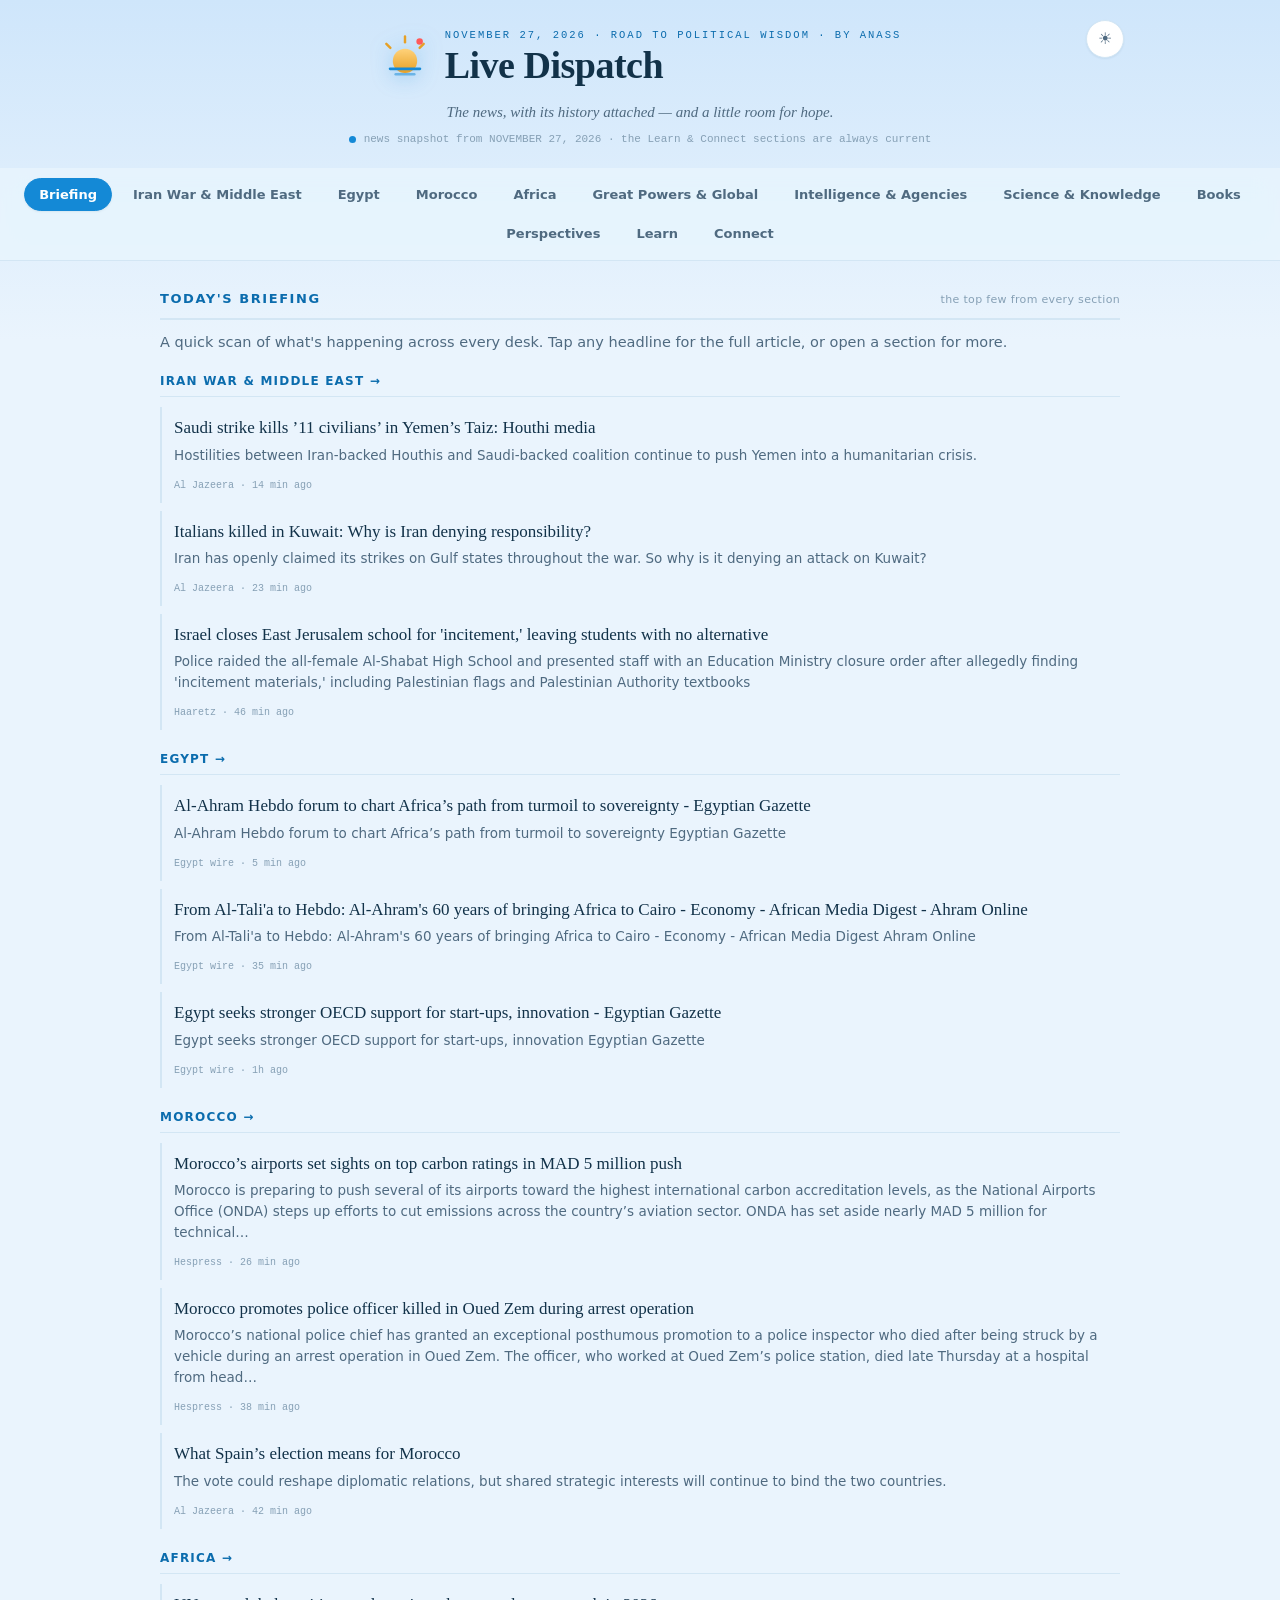
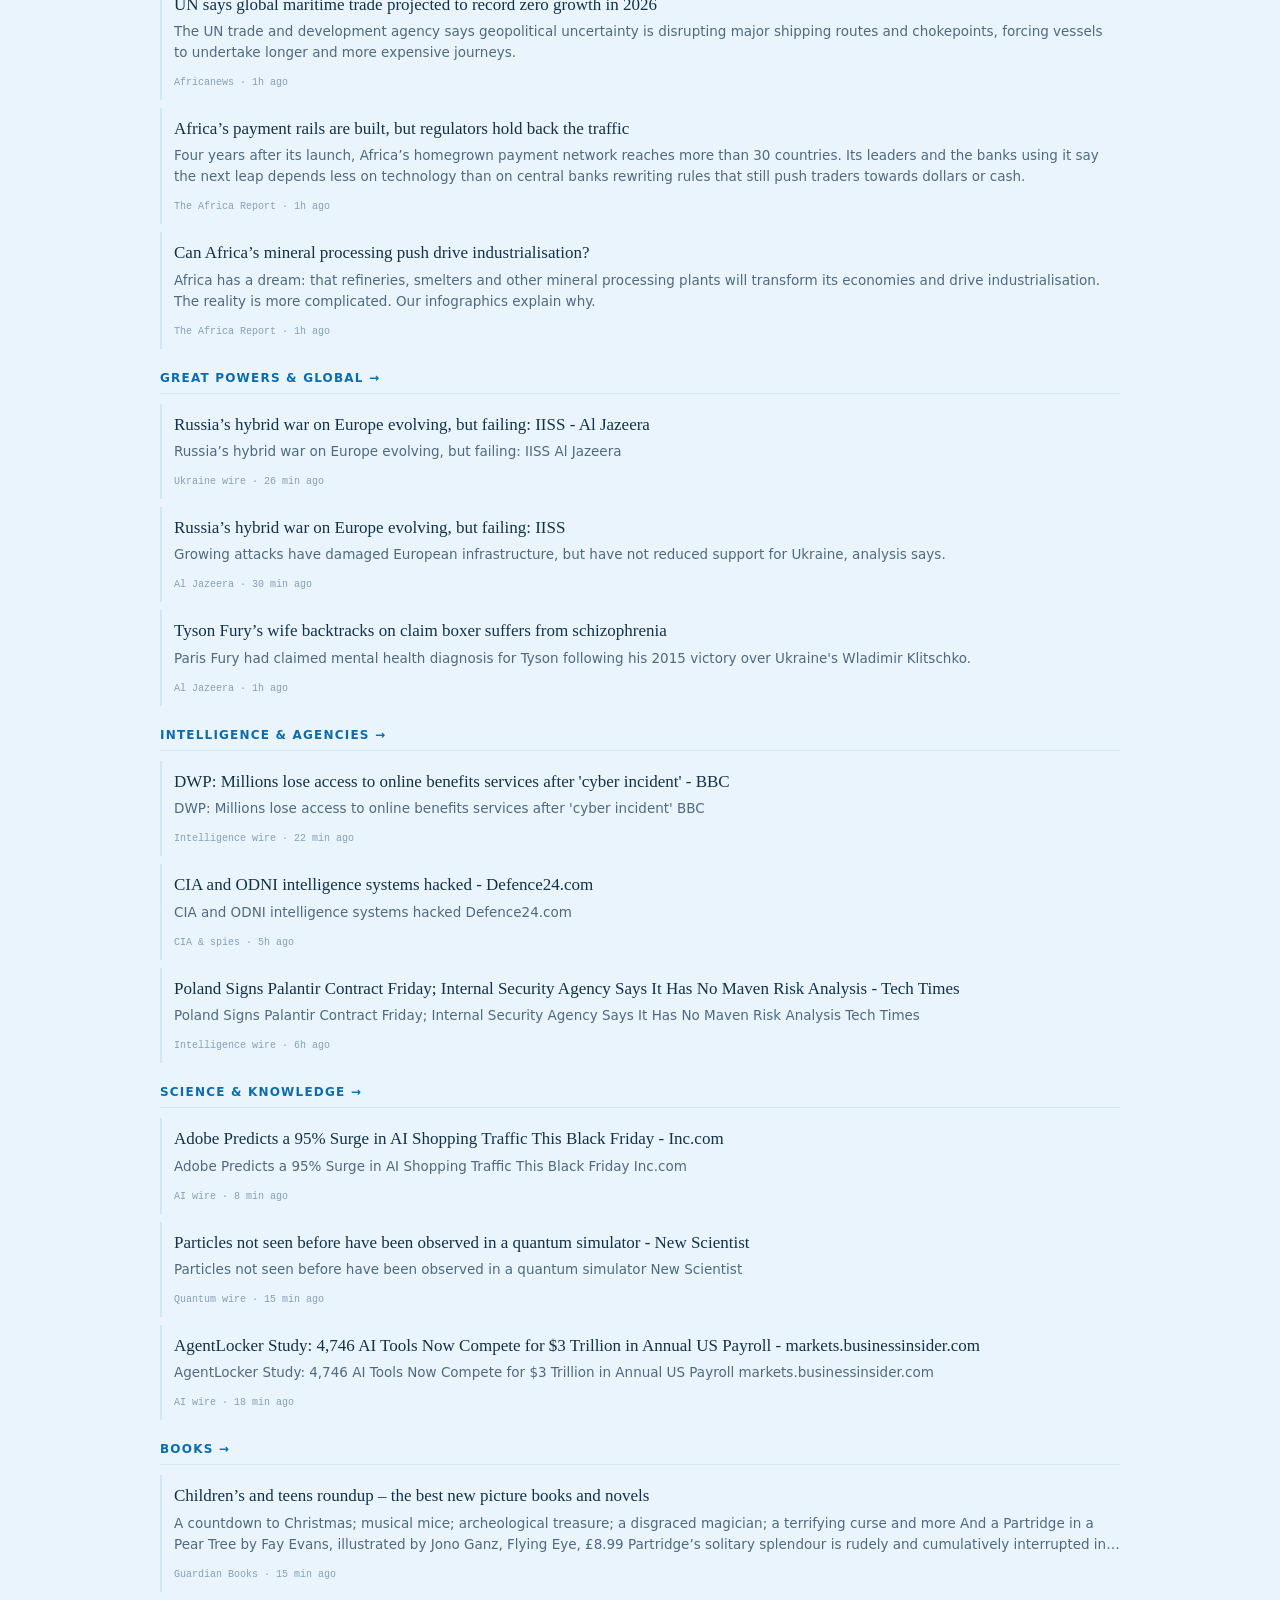
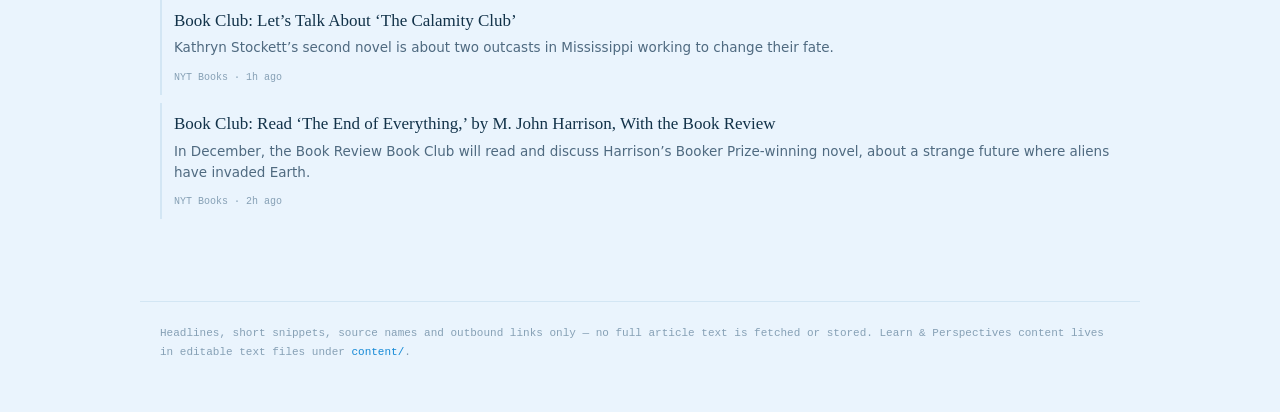
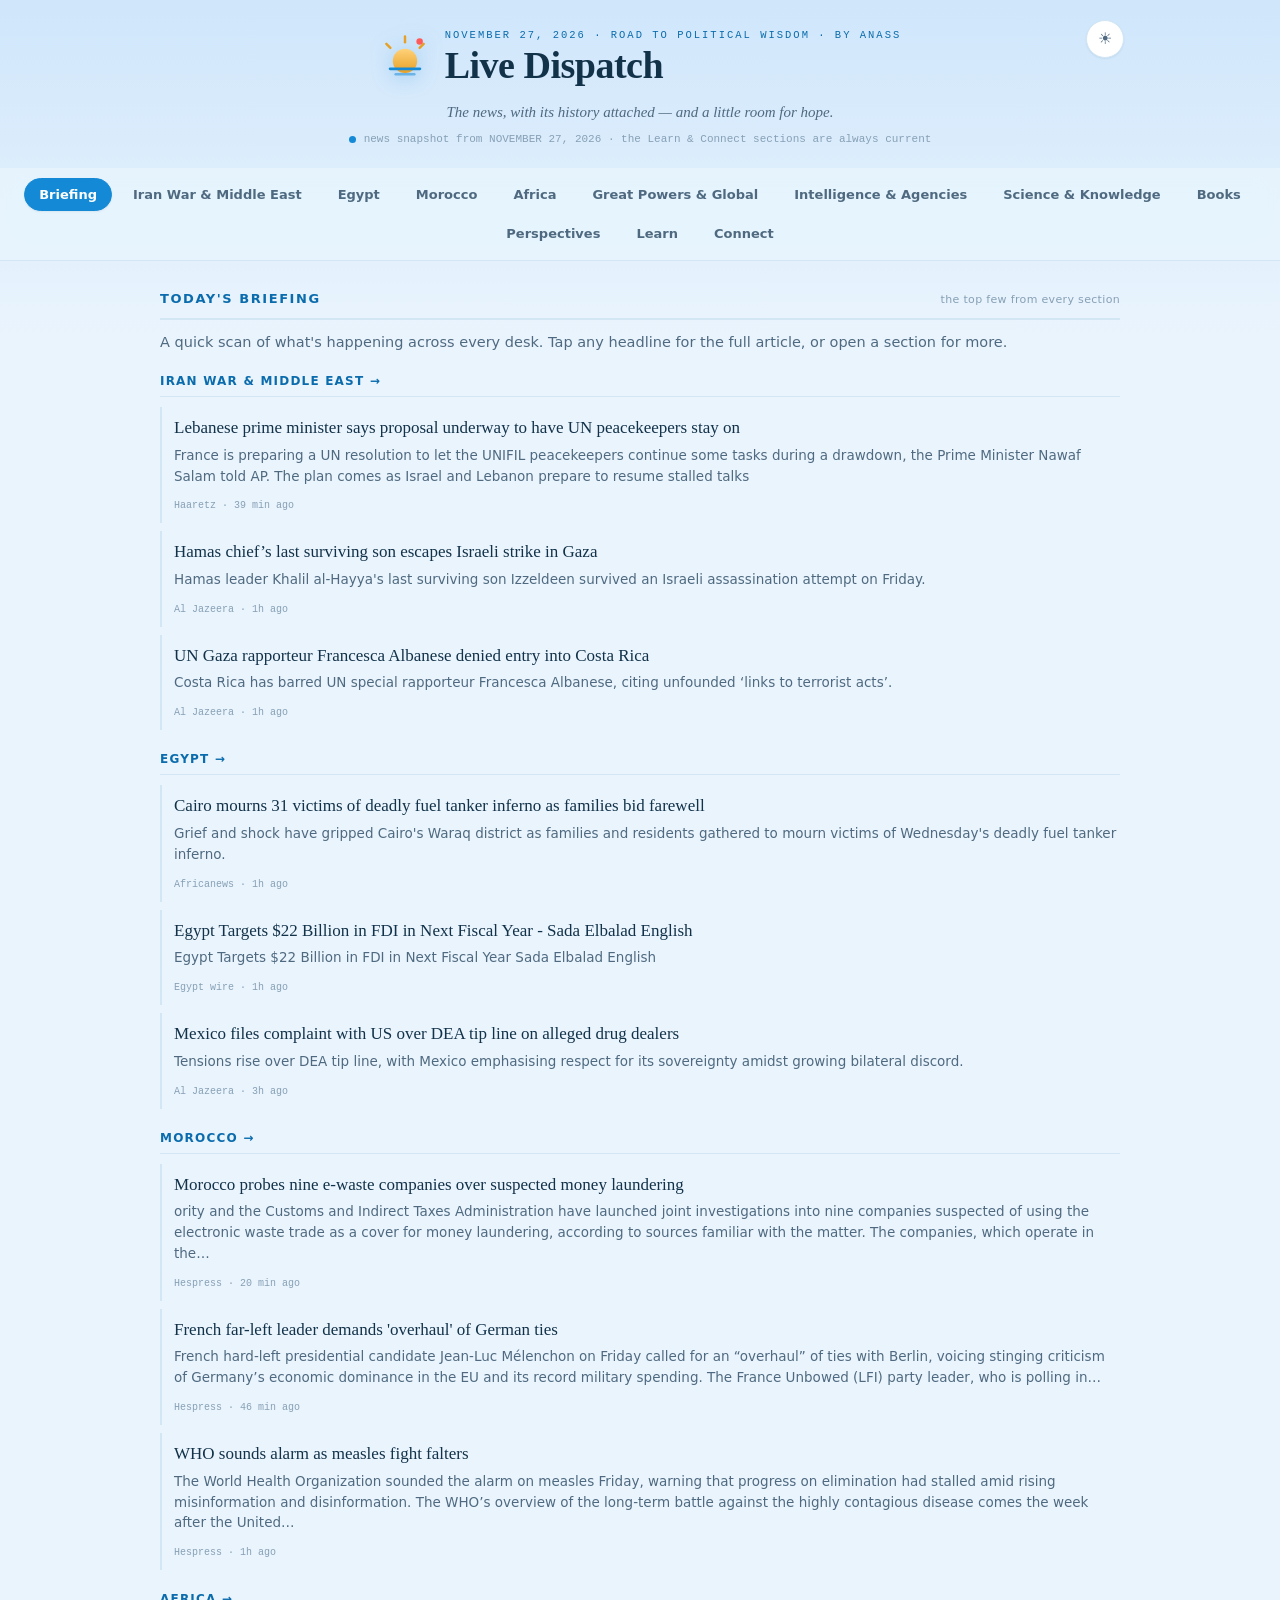
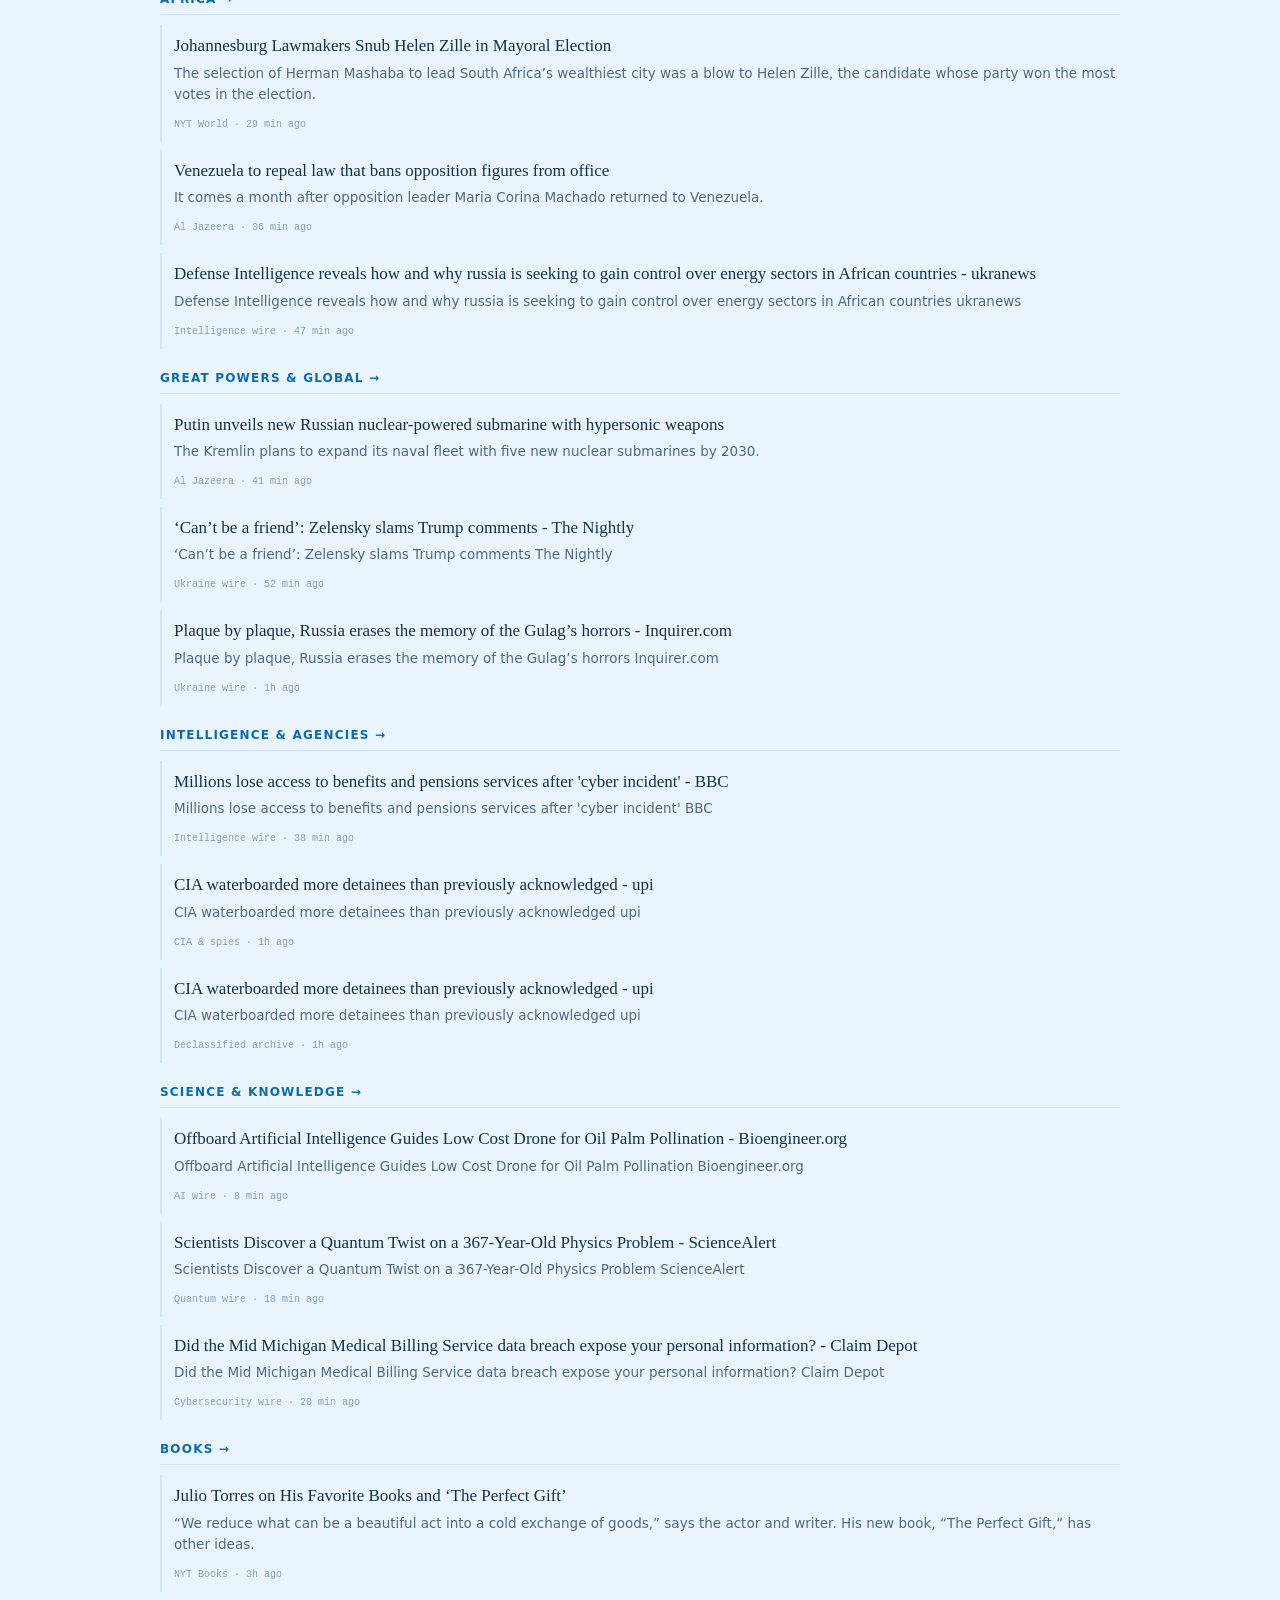
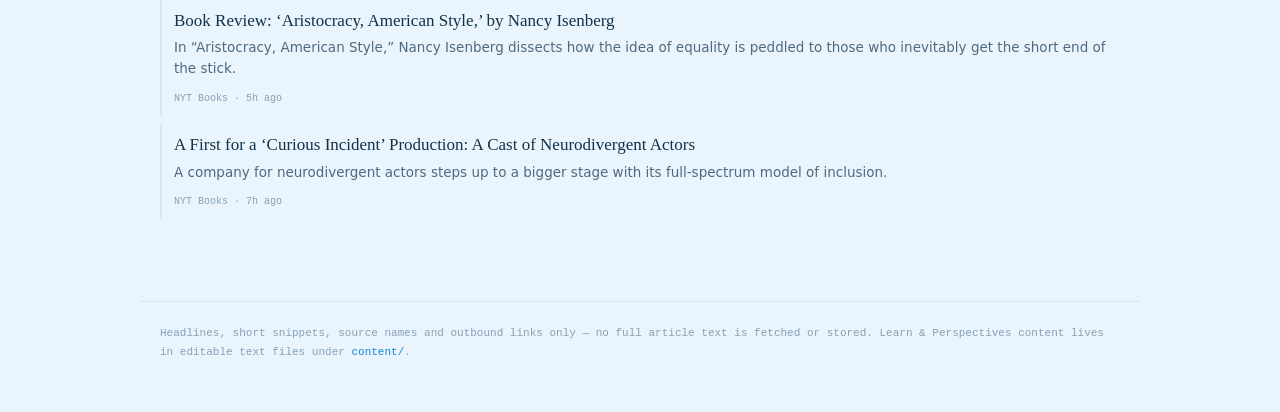
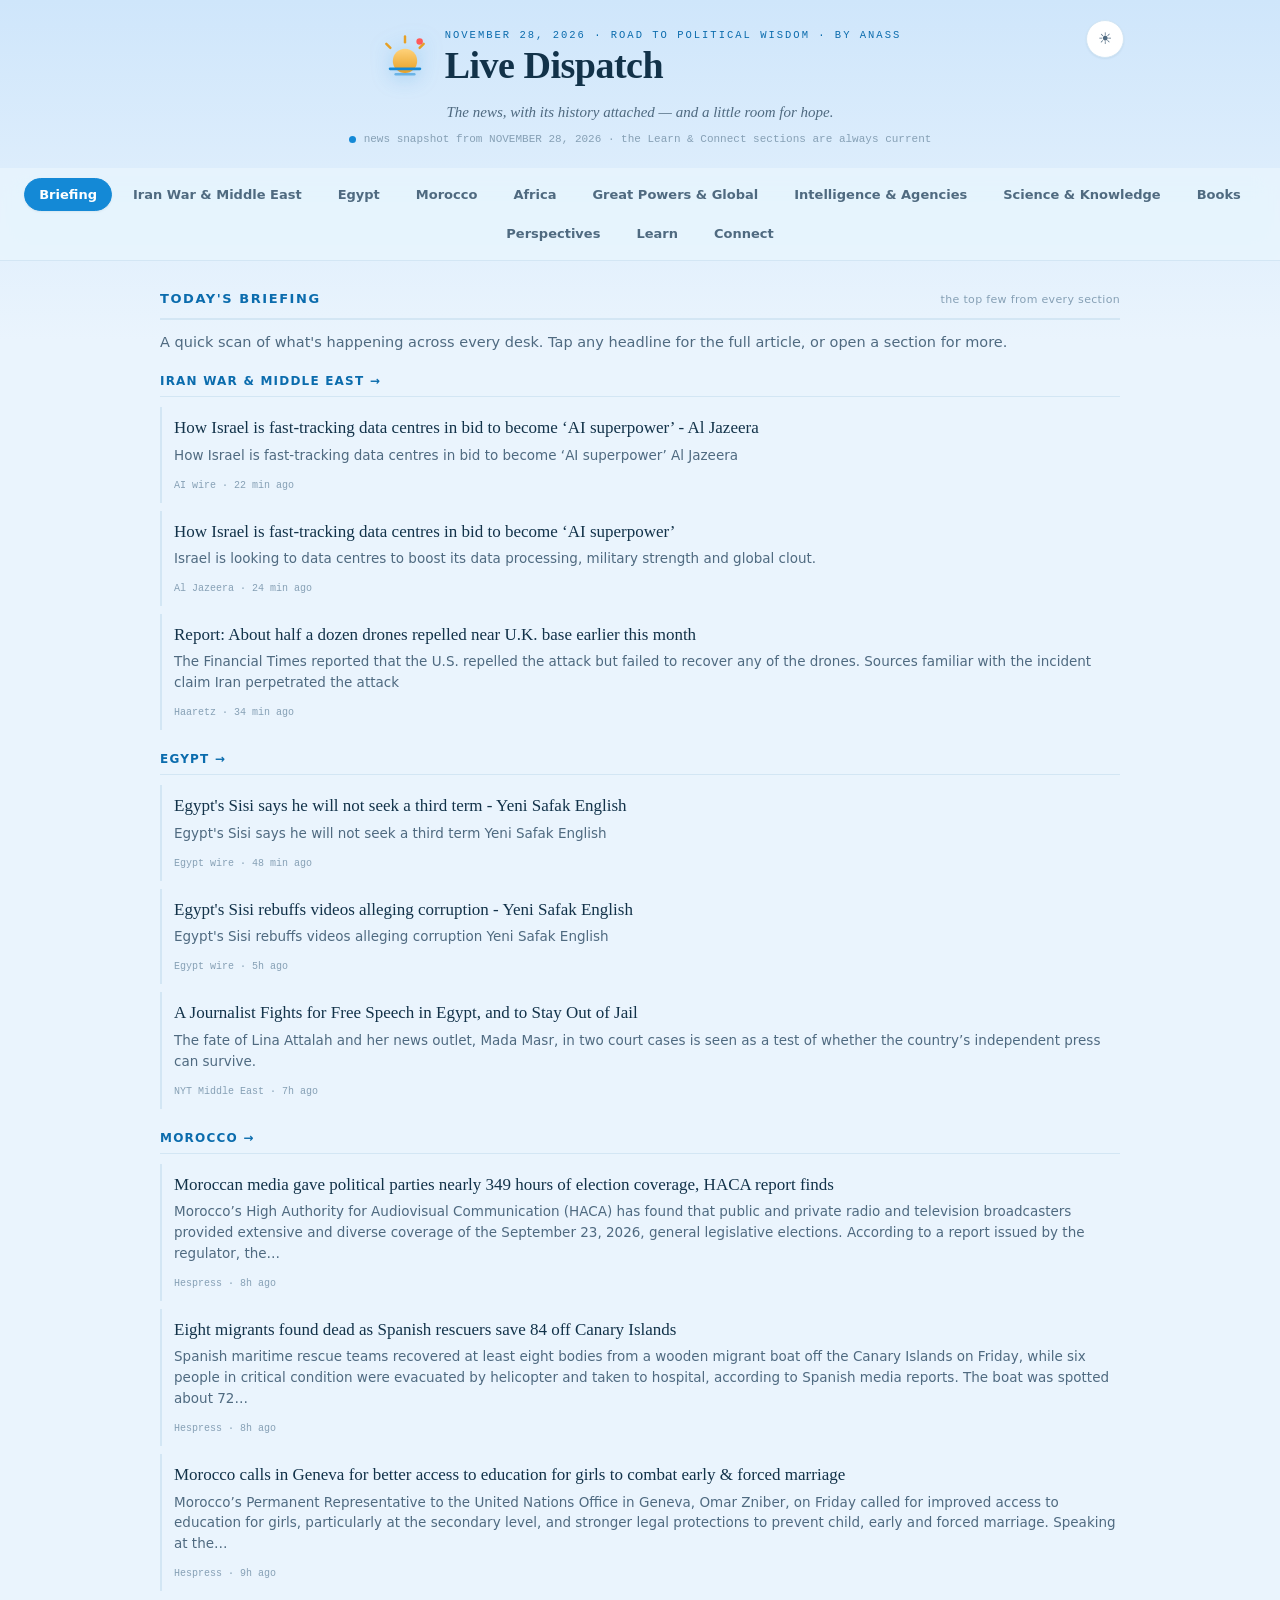
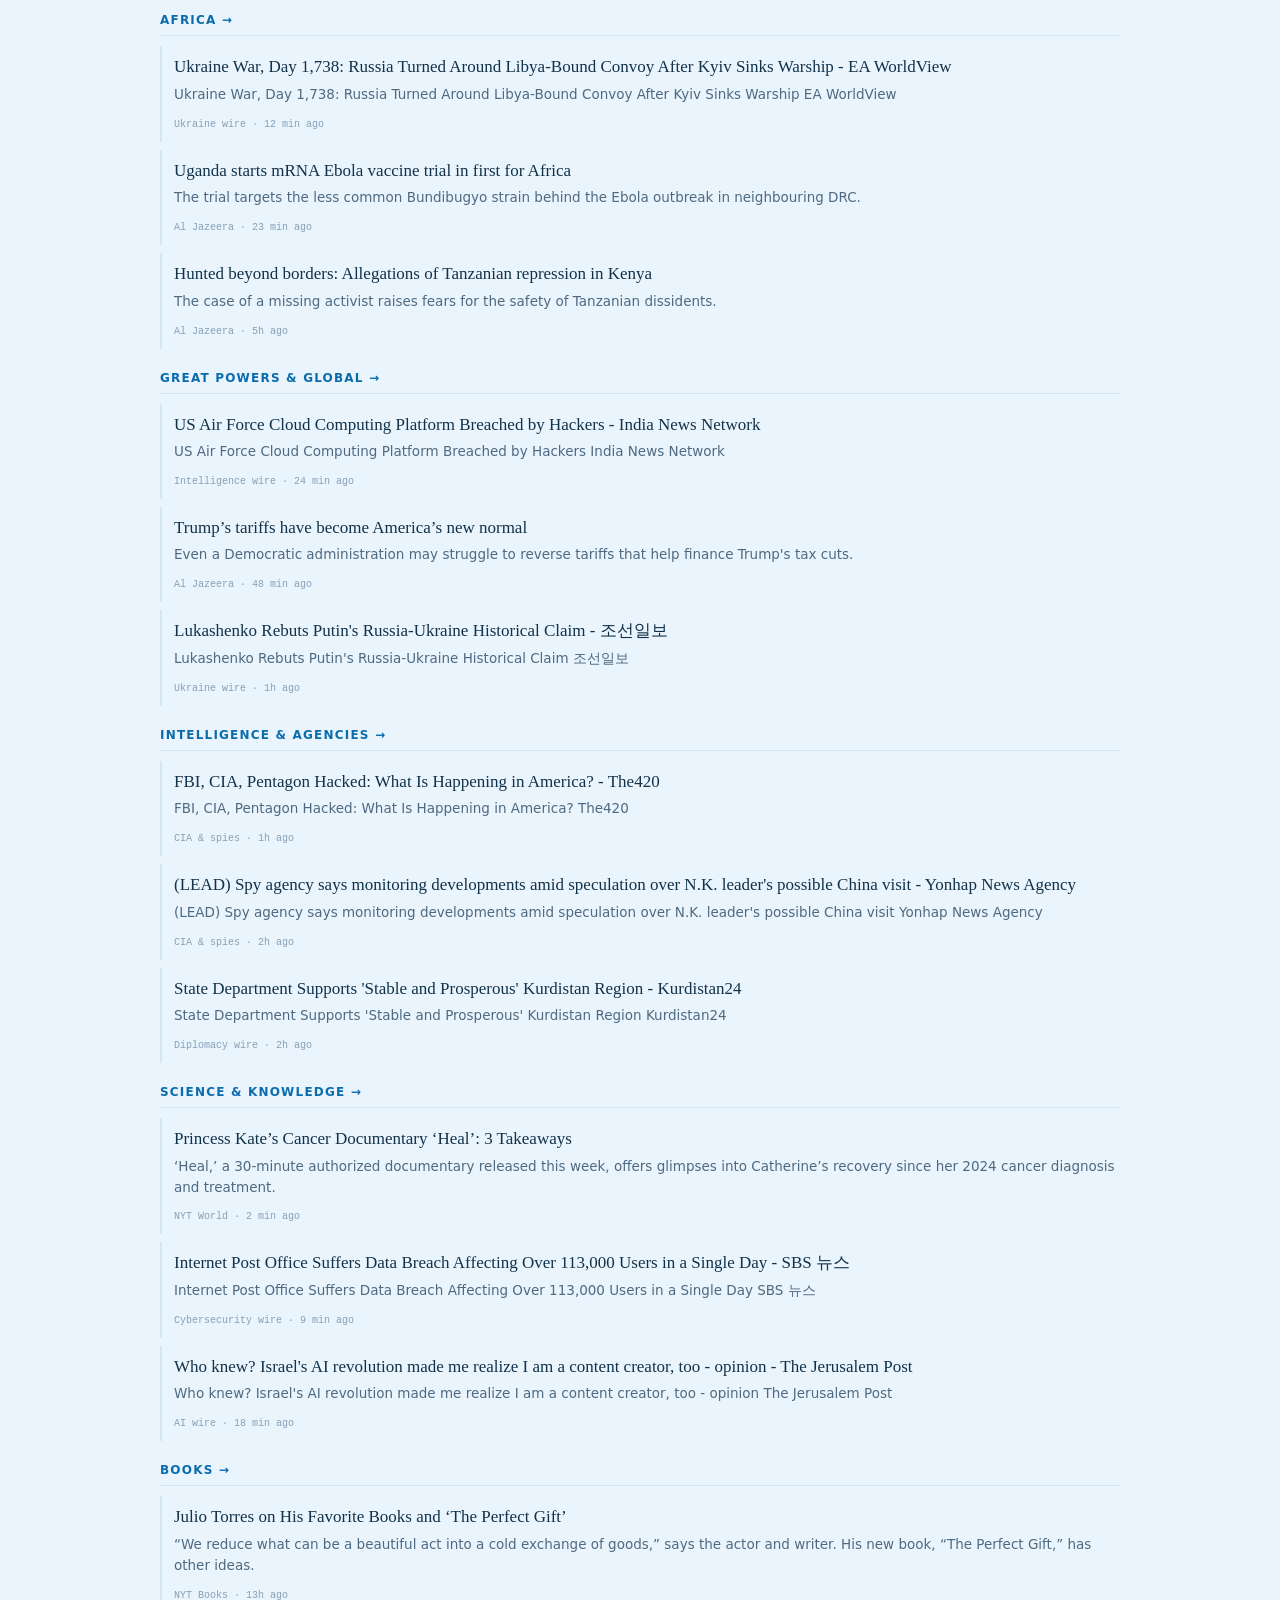
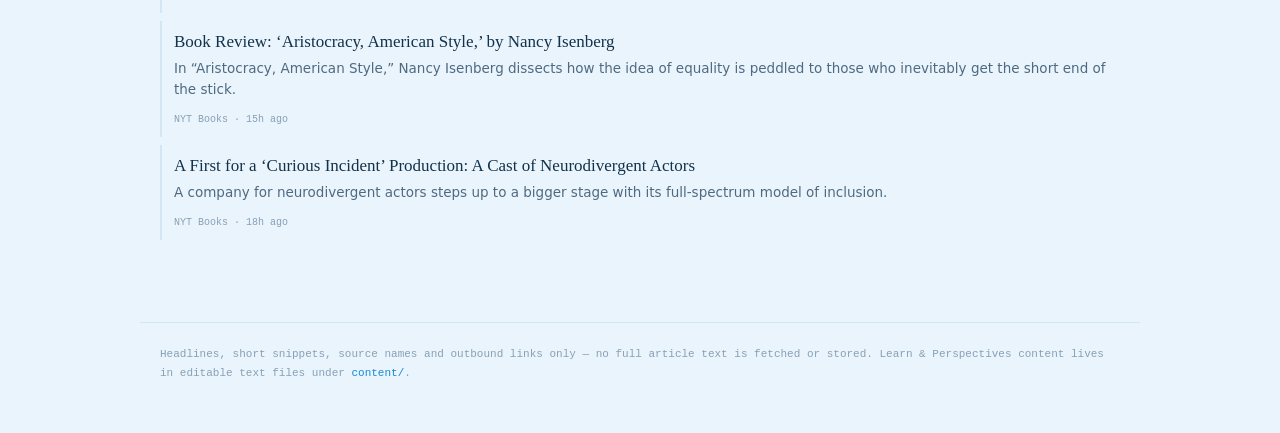
